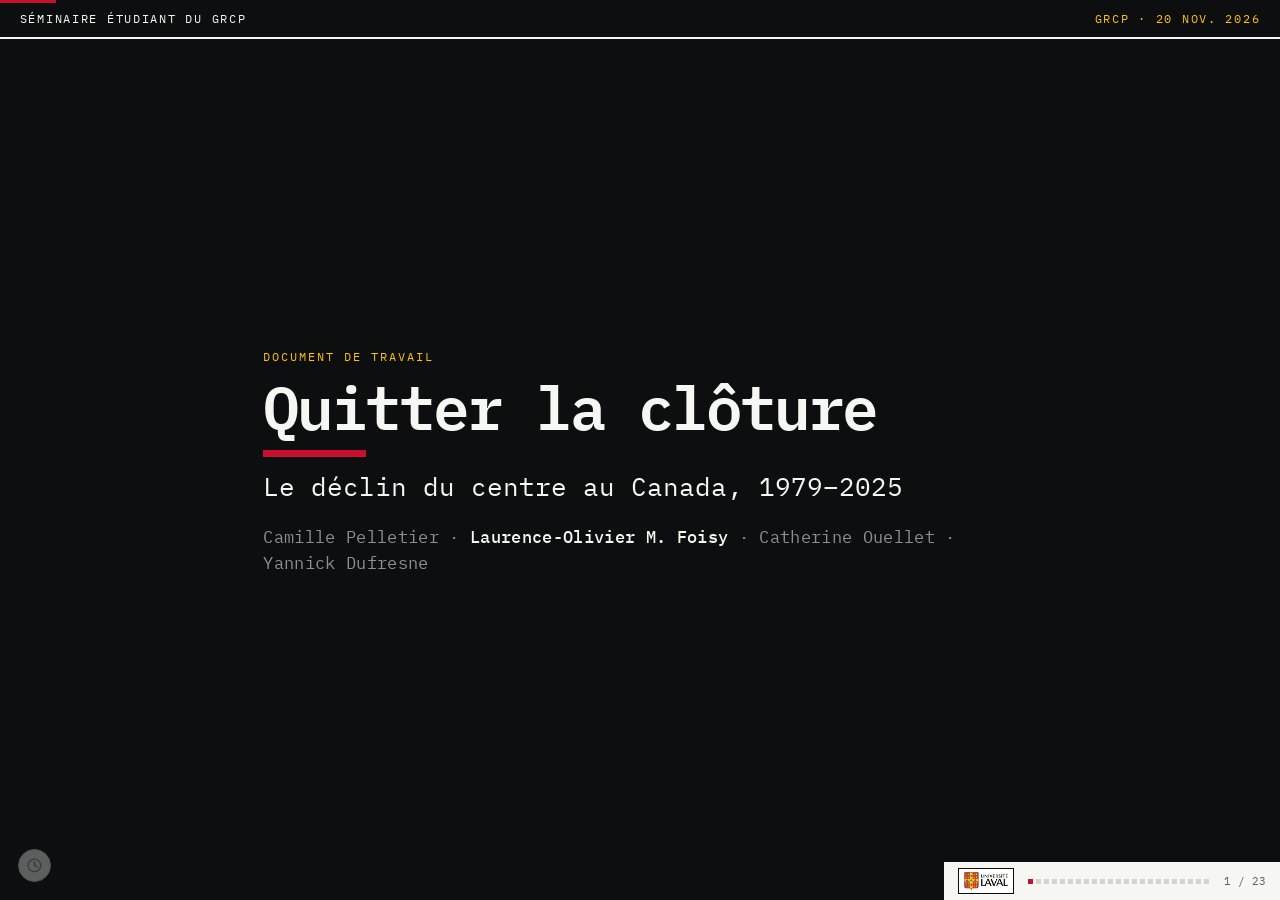
==== presentation_crumbling_center/index.html @ 641a95ba "Presentations: « Quitter la clôture » (seminaire etudiant du GRCP, 20 nov. 2026) Deck SvelteKit de 2" ====
<!doctype html>
<html lang="fr">
  <head>
    <meta charset="utf-8" />
    <meta name="viewport" content="width=device-width, initial-scale=1" />
    
    <link href="./_app/immutable/entry/start.BoiWoPtB.js" rel="modulepreload">
		<link href="./_app/immutable/chunks/DbXk554y.js" rel="modulepreload">
		<link href="./_app/immutable/chunks/YZYNBjq6.js" rel="modulepreload">
		<link href="./_app/immutable/entry/app.CjL5QYl-.js" rel="modulepreload">
		<link href="./_app/immutable/chunks/xihTtKlq.js" rel="modulepreload">
		<link href="./_app/immutable/nodes/0.JMLuW0On.js" rel="modulepreload">
		<link href="./_app/immutable/nodes/2.CAI0A3V9.js" rel="modulepreload">
		<!--1uha8ag--><!----><title>Quitter la clôture · le déclin du centre au Canada</title>
		<link href="./_app/immutable/assets/0.bJkrp2IN.css" rel="stylesheet">
		<link href="./_app/immutable/assets/2.DTz6fx8-.css" rel="stylesheet">
  </head>
  <body data-sveltekit-preload-data="hover">
    <div style="display: contents"><!--[--><!--[0--><!--[--><!--[--><div class="deck" style="--zoom: 1" tabindex="-1"><section class="diapo encre  "><div class="diapo-bandeau"><span>Séminaire étudiant du GRCP</span> <span class="droite">GRCP · 20 nov. 2026</span></div> <div class="diapo-in"><div class="titre"><p class="lieu">Document de travail</p> <h1>Quitter la clôture</h1> <hr class="filet"/> <p class="sous">Le déclin du centre au Canada, 1979–2025</p> <p class="auteurs">Camille Pelletier · <b>Laurence-Olivier M. Foisy</b> · Catherine Ouellet · Yannick Dufresne</p></div><!----></div></section><!----> <section class="diapo   "><div class="diapo-bandeau"><span>Introduction</span> <span class="droite">GRCP · 20 nov. 2026</span></div> <div class="diapo-in"><div class="visuel cent svelte-9vs26n"><svg viewBox="0 0 1000 470" role="img" aria-label="Sur 100 Canadiens, 42 se plaçaient au centre en 1979, 21 en 2025." class="svelte-9vs26n"><text x="20" y="62" class="annee svelte-9vs26n">1979</text><text x="980" y="62" class="compte svelte-9vs26n">42<tspan class="sur svelte-9vs26n">/ 100 au centre</tspan></text><!--[--><circle r="9.5" class="pt svelte-9vs26n" style="transform: translate(69px, 382px); transition-delay: 0.25s"></circle><circle r="9.5" class="pt svelte-9vs26n" style="transform: translate(92px, 382px); transition-delay: 0.29s"></circle><circle r="9.5" class="pt svelte-9vs26n" style="transform: translate(233px, 382px); transition-delay: 0.22s"></circle><circle r="9.5" class="pt svelte-9vs26n" style="transform: translate(256px, 382px); transition-delay: 0.26s"></circle><circle r="9.5" class="pt svelte-9vs26n" style="transform: translate(279px, 382px); transition-delay: 0.29s"></circle><circle r="9.5" class="pt svelte-9vs26n" style="transform: translate(233px, 359px); transition-delay: 0.33s"></circle><circle r="9.5" class="pt svelte-9vs26n" style="transform: translate(256px, 359px); transition-delay: 0.36s"></circle><circle r="9.5" class="pt svelte-9vs26n" style="transform: translate(315px, 382px); transition-delay: 0.10s"></circle><circle r="9.5" class="pt svelte-9vs26n" style="transform: translate(338px, 382px); transition-delay: 0.14s"></circle><circle r="9.5" class="pt svelte-9vs26n" style="transform: translate(361px, 382px); transition-delay: 0.17s"></circle><circle r="9.5" class="pt svelte-9vs26n" style="transform: translate(315px, 359px); transition-delay: 0.21s"></circle><circle r="9.5" class="pt svelte-9vs26n" style="transform: translate(338px, 359px); transition-delay: 0.24s"></circle><circle r="9.5" class="pt svelte-9vs26n" style="transform: translate(361px, 359px); transition-delay: 0.28s"></circle><circle r="9.5" class="pt svelte-9vs26n" style="transform: translate(315px, 336px); transition-delay: 0.31s"></circle><circle r="9.5" class="pt svelte-9vs26n" style="transform: translate(338px, 336px); transition-delay: 0.10s"></circle><circle r="9.5" class="pt svelte-9vs26n" style="transform: translate(361px, 336px); transition-delay: 0.14s"></circle><circle r="9.5" class="pt svelte-9vs26n" style="transform: translate(315px, 313px); transition-delay: 0.17s"></circle><circle r="9.5" class="pt svelte-9vs26n" style="transform: translate(338px, 313px); transition-delay: 0.21s"></circle><circle r="9.5" class="pt svelte-9vs26n c" style="transform: translate(479px, 382px); transition-delay: 0.14s"></circle><circle r="9.5" class="pt svelte-9vs26n c" style="transform: translate(502px, 382px); transition-delay: 0.18s"></circle><circle r="9.5" class="pt svelte-9vs26n c" style="transform: translate(525px, 382px); transition-delay: 0.21s"></circle><circle r="9.5" class="pt svelte-9vs26n c" style="transform: translate(479px, 359px); transition-delay: 0.00s"></circle><circle r="9.5" class="pt svelte-9vs26n c" style="transform: translate(502px, 359px); transition-delay: 0.04s"></circle><circle r="9.5" class="pt svelte-9vs26n c" style="transform: translate(525px, 359px); transition-delay: 0.07s"></circle><circle r="9.5" class="pt svelte-9vs26n c" style="transform: translate(479px, 336px); transition-delay: 0.11s"></circle><circle r="9.5" class="pt svelte-9vs26n c" style="transform: translate(502px, 336px); transition-delay: 0.14s"></circle><circle r="9.5" class="pt svelte-9vs26n c" style="transform: translate(525px, 336px); transition-delay: 0.18s"></circle><circle r="9.5" class="pt svelte-9vs26n c" style="transform: translate(479px, 313px); transition-delay: 0.21s"></circle><circle r="9.5" class="pt svelte-9vs26n c" style="transform: translate(502px, 313px); transition-delay: 0.00s"></circle><circle r="9.5" class="pt svelte-9vs26n c" style="transform: translate(525px, 313px); transition-delay: 0.04s"></circle><circle r="9.5" class="pt svelte-9vs26n c" style="transform: translate(479px, 290px); transition-delay: 0.07s"></circle><circle r="9.5" class="pt svelte-9vs26n c" style="transform: translate(502px, 290px); transition-delay: 0.11s"></circle><circle r="9.5" class="pt svelte-9vs26n c" style="transform: translate(525px, 290px); transition-delay: 0.14s"></circle><circle r="9.5" class="pt svelte-9vs26n c" style="transform: translate(479px, 267px); transition-delay: 0.18s"></circle><circle r="9.5" class="pt svelte-9vs26n c" style="transform: translate(502px, 267px); transition-delay: 0.21s"></circle><circle r="9.5" class="pt svelte-9vs26n c" style="transform: translate(525px, 267px); transition-delay: 0.00s"></circle><circle r="9.5" class="pt svelte-9vs26n c" style="transform: translate(479px, 244px); transition-delay: 0.04s"></circle><circle r="9.5" class="pt svelte-9vs26n c" style="transform: translate(502px, 244px); transition-delay: 0.07s"></circle><circle r="9.5" class="pt svelte-9vs26n c" style="transform: translate(525px, 244px); transition-delay: 0.11s"></circle><circle r="9.5" class="pt svelte-9vs26n c" style="transform: translate(479px, 221px); transition-delay: 0.14s"></circle><circle r="9.5" class="pt svelte-9vs26n c" style="transform: translate(502px, 221px); transition-delay: 0.18s"></circle><circle r="9.5" class="pt svelte-9vs26n c" style="transform: translate(525px, 221px); transition-delay: 0.21s"></circle><circle r="9.5" class="pt svelte-9vs26n c" style="transform: translate(479px, 198px); transition-delay: 0.00s"></circle><circle r="9.5" class="pt svelte-9vs26n c" style="transform: translate(502px, 198px); transition-delay: 0.04s"></circle><circle r="9.5" class="pt svelte-9vs26n c" style="transform: translate(525px, 198px); transition-delay: 0.07s"></circle><circle r="9.5" class="pt svelte-9vs26n c" style="transform: translate(479px, 175px); transition-delay: 0.11s"></circle><circle r="9.5" class="pt svelte-9vs26n c" style="transform: translate(502px, 175px); transition-delay: 0.14s"></circle><circle r="9.5" class="pt svelte-9vs26n c" style="transform: translate(525px, 175px); transition-delay: 0.18s"></circle><circle r="9.5" class="pt svelte-9vs26n c" style="transform: translate(479px, 152px); transition-delay: 0.21s"></circle><circle r="9.5" class="pt svelte-9vs26n c" style="transform: translate(502px, 152px); transition-delay: 0.00s"></circle><circle r="9.5" class="pt svelte-9vs26n c" style="transform: translate(525px, 152px); transition-delay: 0.04s"></circle><circle r="9.5" class="pt svelte-9vs26n c" style="transform: translate(479px, 129px); transition-delay: 0.07s"></circle><circle r="9.5" class="pt svelte-9vs26n c" style="transform: translate(502px, 129px); transition-delay: 0.11s"></circle><circle r="9.5" class="pt svelte-9vs26n c" style="transform: translate(525px, 129px); transition-delay: 0.14s"></circle><circle r="9.5" class="pt svelte-9vs26n c" style="transform: translate(479px, 106px); transition-delay: 0.18s"></circle><circle r="9.5" class="pt svelte-9vs26n c" style="transform: translate(502px, 106px); transition-delay: 0.21s"></circle><circle r="9.5" class="pt svelte-9vs26n c" style="transform: translate(525px, 106px); transition-delay: 0.00s"></circle><circle r="9.5" class="pt svelte-9vs26n c" style="transform: translate(479px, 83px); transition-delay: 0.04s"></circle><circle r="9.5" class="pt svelte-9vs26n c" style="transform: translate(502px, 83px); transition-delay: 0.07s"></circle><circle r="9.5" class="pt svelte-9vs26n c" style="transform: translate(525px, 83px); transition-delay: 0.11s"></circle><circle r="9.5" class="pt svelte-9vs26n" style="transform: translate(643px, 382px); transition-delay: 0.24s"></circle><circle r="9.5" class="pt svelte-9vs26n" style="transform: translate(666px, 382px); transition-delay: 0.28s"></circle><circle r="9.5" class="pt svelte-9vs26n" style="transform: translate(689px, 382px); transition-delay: 0.31s"></circle><circle r="9.5" class="pt svelte-9vs26n" style="transform: translate(643px, 359px); transition-delay: 0.10s"></circle><circle r="9.5" class="pt svelte-9vs26n" style="transform: translate(666px, 359px); transition-delay: 0.14s"></circle><circle r="9.5" class="pt svelte-9vs26n" style="transform: translate(689px, 359px); transition-delay: 0.17s"></circle><circle r="9.5" class="pt svelte-9vs26n" style="transform: translate(643px, 336px); transition-delay: 0.21s"></circle><circle r="9.5" class="pt svelte-9vs26n" style="transform: translate(666px, 336px); transition-delay: 0.24s"></circle><circle r="9.5" class="pt svelte-9vs26n" style="transform: translate(689px, 336px); transition-delay: 0.28s"></circle><circle r="9.5" class="pt svelte-9vs26n" style="transform: translate(643px, 313px); transition-delay: 0.31s"></circle><circle r="9.5" class="pt svelte-9vs26n" style="transform: translate(666px, 313px); transition-delay: 0.10s"></circle><circle r="9.5" class="pt svelte-9vs26n" style="transform: translate(689px, 313px); transition-delay: 0.14s"></circle><circle r="9.5" class="pt svelte-9vs26n" style="transform: translate(643px, 290px); transition-delay: 0.17s"></circle><circle r="9.5" class="pt svelte-9vs26n" style="transform: translate(666px, 290px); transition-delay: 0.21s"></circle><circle r="9.5" class="pt svelte-9vs26n" style="transform: translate(689px, 290px); transition-delay: 0.24s"></circle><circle r="9.5" class="pt svelte-9vs26n" style="transform: translate(643px, 267px); transition-delay: 0.28s"></circle><circle r="9.5" class="pt svelte-9vs26n" style="transform: translate(666px, 267px); transition-delay: 0.31s"></circle><circle r="9.5" class="pt svelte-9vs26n" style="transform: translate(689px, 267px); transition-delay: 0.10s"></circle><circle r="9.5" class="pt svelte-9vs26n" style="transform: translate(643px, 244px); transition-delay: 0.14s"></circle><circle r="9.5" class="pt svelte-9vs26n" style="transform: translate(666px, 244px); transition-delay: 0.17s"></circle><circle r="9.5" class="pt svelte-9vs26n" style="transform: translate(689px, 244px); transition-delay: 0.21s"></circle><circle r="9.5" class="pt svelte-9vs26n" style="transform: translate(643px, 221px); transition-delay: 0.24s"></circle><circle r="9.5" class="pt svelte-9vs26n" style="transform: translate(725px, 382px); transition-delay: 0.33s"></circle><circle r="9.5" class="pt svelte-9vs26n" style="transform: translate(748px, 382px); transition-delay: 0.36s"></circle><circle r="9.5" class="pt svelte-9vs26n" style="transform: translate(771px, 382px); transition-delay: 0.15s"></circle><circle r="9.5" class="pt svelte-9vs26n" style="transform: translate(725px, 359px); transition-delay: 0.19s"></circle><circle r="9.5" class="pt svelte-9vs26n" style="transform: translate(748px, 359px); transition-delay: 0.22s"></circle><circle r="9.5" class="pt svelte-9vs26n" style="transform: translate(771px, 359px); transition-delay: 0.26s"></circle><circle r="9.5" class="pt svelte-9vs26n" style="transform: translate(725px, 336px); transition-delay: 0.29s"></circle><circle r="9.5" class="pt svelte-9vs26n" style="transform: translate(748px, 336px); transition-delay: 0.33s"></circle><circle r="9.5" class="pt svelte-9vs26n" style="transform: translate(771px, 336px); transition-delay: 0.36s"></circle><circle r="9.5" class="pt svelte-9vs26n" style="transform: translate(889px, 382px); transition-delay: 0.25s"></circle><circle r="9.5" class="pt svelte-9vs26n" style="transform: translate(912px, 382px); transition-delay: 0.29s"></circle><circle r="9.5" class="pt svelte-9vs26n" style="transform: translate(935px, 382px); transition-delay: 0.32s"></circle><circle r="9.5" class="pt svelte-9vs26n" style="transform: translate(889px, 359px); transition-delay: 0.35s"></circle><circle r="9.5" class="pt svelte-9vs26n" style="transform: translate(912px, 359px); transition-delay: 0.39s"></circle><circle r="9.5" class="pt svelte-9vs26n" style="transform: translate(935px, 359px); transition-delay: 0.43s"></circle><circle r="9.5" class="pt svelte-9vs26n" style="transform: translate(889px, 336px); transition-delay: 0.46s"></circle><circle r="9.5" class="pt svelte-9vs26n" style="transform: translate(912px, 336px); transition-delay: 0.25s"></circle><circle r="9.5" class="pt svelte-9vs26n" style="transform: translate(935px, 336px); transition-delay: 0.29s"></circle><!--]--><line x1="47" x2="957" y1="400" y2="400" class="axe svelte-9vs26n"></line><!--[--><text x="92" y="434" class="n svelte-9vs26n">0</text><text x="174" y="434" class="n svelte-9vs26n">1</text><text x="256" y="434" class="n svelte-9vs26n">2</text><text x="338" y="434" class="n svelte-9vs26n">3</text><text x="420" y="434" class="n svelte-9vs26n">4</text><text x="502" y="434" class="n svelte-9vs26n c">5</text><text x="584" y="434" class="n svelte-9vs26n">6</text><text x="666" y="434" class="n svelte-9vs26n">7</text><text x="748" y="434" class="n svelte-9vs26n">8</text><text x="830" y="434" class="n svelte-9vs26n">9</text><text x="912" y="434" class="n svelte-9vs26n">10</text><!--]--><text x="52" y="462" class="bout svelte-9vs26n">← gauche</text><text x="952" y="462" class="bout fin svelte-9vs26n">droite →</text><g class="r"><text x="338" y="120" class="gain svelte-9vs26n">modérés : 47 → 64</text><text x="871" y="190" class="gain gris svelte-9vs26n">extrêmes : 11 → 15</text></g></svg> <p class="src">CES 1979 (n = 2 069) et 2025 (n = 16 996), auto-positionnement 0–10, non pondéré. Chaque point garde son rang d’une année à l’autre : deux coupes, pas un panel.</p></div><!----></div></section><!----> <section class="diapo   "><div class="diapo-bandeau"><span>Introduction</span> <span class="droite">GRCP · 20 nov. 2026</span></div> <div class="diapo-in"><h2 class="q">Où sont-ils <em>allés</em> ?</h2> <div class="visuel sc svelte-469pao"><div class="panneaux svelte-469pao"><!--[--><figure class="pan svelte-469pao"><figcaption class="svelte-469pao"><b class="svelte-469pao">A</b> Vers les pôles</figcaption> <svg viewBox="0 0 440 260" aria-hidden="true" class="svelte-469pao"><path class="aire svelte-469pao" style="d: path('M20,200 L20.0,195.5 L26.7,194.5 L33.3,193.3 L40.0,191.9 L46.7,190.2 L53.3,188.4 L60.0,186.2 L66.7,183.7 L73.3,181.0 L80.0,177.9 L86.7,174.6 L93.3,170.9 L100.0,166.9 L106.7,162.6 L113.3,158.1 L120.0,153.3 L126.7,148.4 L133.3,143.3 L140.0,138.1 L146.7,132.9 L153.3,127.6 L160.0,122.0 L166.7,115.7 L173.3,107.8 L180.0,97.3 L186.7,83.2 L193.3,65.1 L200.0,44.4 L206.7,24.5 L213.3,9.9 L220.0,4.5 L226.7,9.9 L233.3,24.5 L240.0,44.4 L246.7,65.1 L253.3,83.2 L260.0,97.3 L266.7,107.8 L273.3,115.7 L280.0,122.0 L286.7,127.6 L293.3,132.9 L300.0,138.1 L306.7,143.3 L313.3,148.4 L320.0,153.3 L326.7,158.1 L333.3,162.6 L340.0,166.9 L346.7,170.9 L353.3,174.6 L360.0,177.9 L366.7,181.0 L373.3,183.7 L380.0,186.2 L386.7,188.4 L393.3,190.2 L400.0,191.9 L406.7,193.3 L413.3,194.5 L420.0,195.5 L420,200 Z')"></path><line x1="20" x2="420" y1="200" y2="200" class="axe svelte-469pao"></line><line x1="220" x2="220" y1="20" y2="200" class="milieu svelte-469pao"></line><text x="20" y="226" class="b svelte-469pao">gauche</text><text x="220" y="226" class="b m svelte-469pao">centre</text><text x="420" y="226" class="b f svelte-469pao">droite</text></svg> <p class="dit r svelte-469pao">ce que nos mesures savent voir</p> <p class="lit r svelte-469pao">divergence · tri · polarisation affective</p></figure><figure class="pan svelte-469pao"><figcaption class="svelte-469pao"><b class="svelte-469pao">B</b> Vers les modérés</figcaption> <svg viewBox="0 0 440 260" aria-hidden="true" class="svelte-469pao"><path class="aire svelte-469pao" style="d: path('M20,200 L20.0,195.5 L26.7,194.5 L33.3,193.3 L40.0,191.9 L46.7,190.2 L53.3,188.4 L60.0,186.2 L66.7,183.7 L73.3,181.0 L80.0,177.9 L86.7,174.6 L93.3,170.9 L100.0,166.9 L106.7,162.6 L113.3,158.1 L120.0,153.3 L126.7,148.4 L133.3,143.3 L140.0,138.1 L146.7,132.9 L153.3,127.6 L160.0,122.0 L166.7,115.7 L173.3,107.8 L180.0,97.3 L186.7,83.2 L193.3,65.1 L200.0,44.4 L206.7,24.5 L213.3,9.9 L220.0,4.5 L226.7,9.9 L233.3,24.5 L240.0,44.4 L246.7,65.1 L253.3,83.2 L260.0,97.3 L266.7,107.8 L273.3,115.7 L280.0,122.0 L286.7,127.6 L293.3,132.9 L300.0,138.1 L306.7,143.3 L313.3,148.4 L320.0,153.3 L326.7,158.1 L333.3,162.6 L340.0,166.9 L346.7,170.9 L353.3,174.6 L360.0,177.9 L366.7,181.0 L373.3,183.7 L380.0,186.2 L386.7,188.4 L393.3,190.2 L400.0,191.9 L406.7,193.3 L413.3,194.5 L420.0,195.5 L420,200 Z')"></path><line x1="20" x2="420" y1="200" y2="200" class="axe svelte-469pao"></line><line x1="220" x2="220" y1="20" y2="200" class="milieu svelte-469pao"></line><text x="20" y="226" class="b svelte-469pao">gauche</text><text x="220" y="226" class="b m svelte-469pao">centre</text><text x="420" y="226" class="b f svelte-469pao">droite</text></svg> <p class="dit r svelte-469pao">ce qu’elles voient mal</p> <p class="lit r svelte-469pao">la distribution reste unimodale</p></figure><!--]--></div> <p class="schema-tag">schéma · données fictives</p></div><!----><!----></div></section><!----> <section class="diapo   "><div class="diapo-bandeau"><span>Deux centrismes</span> <span class="droite">GRCP · 20 nov. 2026</span></div> <div class="diapo-in"><h2 class="q">Se dire au centre ≠ <em>être</em> au centre</h2> <div class="visuel rep svelte-1b666mv"><svg viewBox="0 0 1000 486" role="img" aria-label="Une répondante de 2025 se place à 5 sur 10, mais la moyenne de ses neuf réponses vaut 0,28 sur une échelle de 0 à 1." class="svelte-1b666mv"><line x1="660" x2="660" y1="34" y2="416" class="moi svelte-1b666mv"></line><text x="660" y="24" class="moi-t svelte-1b666mv">elle se place à 5 sur 10</text><!--[--><text x="336" y="85" class="item r svelte-1b666mv" style="transition-delay: 0s">Responsabilité individuelle</text><line x1="360" x2="960" y1="78" y2="78" class="rail r svelte-1b666mv"></line><circle r="11" class="rep-pt svelte-1b666mv" style="transform: translate(510px, -16px); transition-delay: 0s"></circle><text x="336" y="123" class="item r svelte-1b666mv" style="transition-delay: 0s">Niveau de vie décent</text><line x1="360" x2="960" y1="116" y2="116" class="rail r svelte-1b666mv"></line><circle r="11" class="rep-pt svelte-1b666mv" style="transform: translate(360px, -16px); transition-delay: 0s"></circle><text x="336" y="161" class="item r svelte-1b666mv" style="transition-delay: 0s">Écart riches-pauvres</text><line x1="360" x2="960" y1="154" y2="154" class="rail r svelte-1b666mv"></line><circle r="11" class="rep-pt svelte-1b666mv" style="transform: translate(660px, -16px); transition-delay: 0s"></circle><text x="336" y="199" class="item r svelte-1b666mv" style="transition-delay: 0s">Égalité des droits</text><line x1="360" x2="960" y1="192" y2="192" class="rail r svelte-1b666mv"></line><circle r="11" class="rep-pt svelte-1b666mv" style="transform: translate(360px, -16px); transition-delay: 0s"></circle><text x="336" y="237" class="item r svelte-1b666mv" style="transition-delay: 0s">Pour les femmes</text><line x1="360" x2="960" y1="230" y2="230" class="rail r svelte-1b666mv"></line><circle r="11" class="rep-pt svelte-1b666mv" style="transform: translate(510px, -16px); transition-delay: 0s"></circle><text x="336" y="275" class="item r svelte-1b666mv" style="transition-delay: 0s">Femmes au Parlement</text><line x1="360" x2="960" y1="268" y2="268" class="rail r svelte-1b666mv"></line><circle r="11" class="rep-pt svelte-1b666mv" style="transform: translate(510px, -16px); transition-delay: 0s"></circle><text x="336" y="313" class="item r svelte-1b666mv" style="transition-delay: 0s">Niveaux d’immigration</text><line x1="360" x2="960" y1="306" y2="306" class="rail r svelte-1b666mv"></line><circle r="11" class="rep-pt svelte-1b666mv" style="transform: translate(960px, -16px); transition-delay: 0s"></circle><text x="336" y="351" class="item r svelte-1b666mv" style="transition-delay: 0s">Minorités racisées</text><line x1="360" x2="960" y1="344" y2="344" class="rail r svelte-1b666mv"></line><circle r="11" class="rep-pt svelte-1b666mv" style="transform: translate(510px, -16px); transition-delay: 0s"></circle><text x="336" y="389" class="item r svelte-1b666mv" style="transition-delay: 0s">Intégration des immigrants</text><line x1="360" x2="960" y1="382" y2="382" class="rail r svelte-1b666mv"></line><circle r="11" class="rep-pt svelte-1b666mv" style="transform: translate(360px, -16px); transition-delay: 0s"></circle><!--]--><g class="r"><line x1="526.6800000000001" x2="526.6800000000001" y1="34" y2="416" class="moy svelte-1b666mv"></line><text x="526.6800000000001" y="448" class="moy-t svelte-1b666mv">ses réponses : 0,28</text><line x1="534.6800000000001" x2="652" y1="424" y2="424" class="ecart svelte-1b666mv"></line></g><text x="360" y="478" class="bout svelte-1b666mv">0 · gauche</text><text x="960" y="478" class="bout f svelte-1b666mv">droite · 1</text></svg></div><!----><!----></div></section><!----> <section class="diapo   "><div class="diapo-bandeau"><span>Questions</span> <span class="droite">GRCP · 20 nov. 2026</span></div> <div class="diapo-in"><ol class="qs-num"><li><span>Le centre a-t-il <strong>décliné</strong> ?</span></li> <li><span>Vers où sont partis les centristes ?</span></li> <li><span>Qui est parti : de vrais centristes, ou des <strong>étiquettes</strong> ?</span></li></ol><!----></div></section><!---->  <section class="diapo   "><div class="diapo-bandeau"><span>Méthode · données</span> <span class="droite">GRCP · 20 nov. 2026</span></div> <div class="diapo-in"><h2 class="q">46 ans d’Études électorales canadiennes</h2> <div class="visuel vag svelte-uqm370"><svg viewBox="0 0 1000 490" role="img" aria-label="Seize vagues de l'Étude électorale canadienne, de 1965 à 2025; douze servent à l'auto-positionnement, neuf à l'échelle d'enjeux." class="svelte-uqm370"><line x1="40" x2="980" y1="300" y2="300" class="axe svelte-uqm370"></line><!--[--><g style="transform: translate(60px, 300px)"><g class="r"><rect x="-13" y="0" width="26" height="0" class="barre svelte-uqm370" style="transform: scaleY(0)"></rect><text y="-10" class="n svelte-uqm370" transform="rotate(-90 0 -10)" x="0">0</text></g><circle r="9" class="vague svelte-uqm370"></circle><text y="36" class="an svelte-uqm370">1965</text><!--[0--><g class="r"><line x1="-12" y1="-12" x2="12" y2="12" class="croix svelte-uqm370"></line><line x1="-12" y1="12" x2="12" y2="-12" class="croix svelte-uqm370"></line></g><!--]--></g><g style="transform: translate(105px, 300px)"><g class="r"><rect x="-13" y="0" width="26" height="0" class="barre svelte-uqm370" style="transform: scaleY(0)"></rect><text y="-10" class="n svelte-uqm370" transform="rotate(-90 0 -10)" x="0">0</text></g><circle r="9" class="vague svelte-uqm370"></circle><text y="58" class="an svelte-uqm370">1968</text><!--[0--><g class="r"><line x1="-12" y1="-12" x2="12" y2="12" class="croix svelte-uqm370"></line><line x1="-12" y1="12" x2="12" y2="-12" class="croix svelte-uqm370"></line></g><!--]--></g><g style="transform: translate(270px, 300px)"><g class="r"><rect x="-13" y="-39.835571845931085" width="26" height="39.835571845931085" class="barre svelte-uqm370" style="transform: scaleY(0)"></rect><text y="-49.835571845931085" class="n svelte-uqm370" transform="rotate(-90 0 -49.835571845931085)" x="0">2 069</text></g><circle r="9" class="vague svelte-uqm370"></circle><text y="36" class="an svelte-uqm370">1979</text><!--[-1--><!--]--></g><g style="transform: translate(345px, 300px)"><g class="r"><rect x="-13" y="-37.86129472689107" width="26" height="37.86129472689107" class="barre svelte-uqm370" style="transform: scaleY(0)"></rect><text y="-47.86129472689107" class="n svelte-uqm370" transform="rotate(-90 0 -47.86129472689107)" x="0">1 869</text></g><circle r="9" class="vague svelte-uqm370"></circle><text y="58" class="an svelte-uqm370">1984</text><!--[-1--><!--]--></g><g style="transform: translate(405px, 300px)"><g class="r"><rect x="-13" y="-22.73635066735511" width="26" height="22.73635066735511" class="barre svelte-uqm370" style="transform: scaleY(0)"></rect><text y="-32.73635066735511" class="n svelte-uqm370" transform="rotate(-90 0 -32.73635066735511)" x="0">674</text></g><circle r="9" class="vague svelte-uqm370"></circle><text y="36" class="an svelte-uqm370">1988</text><!--[-1--><!--]--></g><g style="transform: translate(480px, 300px)"><g class="r"><rect x="-13" y="0" width="26" height="0" class="barre svelte-uqm370" style="transform: scaleY(0)"></rect><text y="-10" class="n svelte-uqm370" transform="rotate(-90 0 -10)" x="0">0</text></g><circle r="9" class="vague svelte-uqm370"></circle><text y="58" class="an svelte-uqm370">1993</text><!--[0--><g class="r"><line x1="-12" y1="-12" x2="12" y2="12" class="croix svelte-uqm370"></line><line x1="-12" y1="12" x2="12" y2="-12" class="croix svelte-uqm370"></line></g><!--]--></g><g style="transform: translate(540px, 300px)"><g class="r"><rect x="-13" y="-31.08680458239017" width="26" height="31.08680458239017" class="barre svelte-uqm370" style="transform: scaleY(0)"></rect><text y="-41.08680458239017" class="n svelte-uqm370" transform="rotate(-90 0 -41.08680458239017)" x="0">1 260</text></g><circle r="9" class="vague svelte-uqm370"></circle><text y="36" class="an svelte-uqm370">1997</text><!--[-1--><!--]--></g><g style="transform: translate(585px, 300px)"><g class="r"><rect x="-13" y="0" width="26" height="0" class="barre svelte-uqm370" style="transform: scaleY(0)"></rect><text y="-10" class="n svelte-uqm370" transform="rotate(-90 0 -10)" x="0">0</text></g><circle r="9" class="vague svelte-uqm370"></circle><text y="58" class="an svelte-uqm370">2000</text><!--[0--><g class="r"><line x1="-12" y1="-12" x2="12" y2="12" class="croix svelte-uqm370"></line><line x1="-12" y1="12" x2="12" y2="-12" class="croix svelte-uqm370"></line></g><!--]--></g><g style="transform: translate(645px, 300px)"><g class="r"><rect x="-13" y="-33.839248870392396" width="26" height="33.839248870392396" class="barre svelte-uqm370" style="transform: scaleY(0)"></rect><text y="-43.839248870392396" class="n svelte-uqm370" transform="rotate(-90 0 -43.839248870392396)" x="0">1 493</text></g><circle r="9" class="vague svelte-uqm370"></circle><text y="36" class="an svelte-uqm370">2004</text><!--[-1--><!--]--></g><g style="transform: translate(675px, 300px)"><g class="r"><rect x="-13" y="-33.839248870392396" width="26" height="33.839248870392396" class="barre svelte-uqm370" style="transform: scaleY(0)"></rect><text y="-43.839248870392396" class="n svelte-uqm370" transform="rotate(-90 0 -43.839248870392396)" x="0">1 493</text></g><circle r="9" class="vague svelte-uqm370"></circle><text y="58" class="an svelte-uqm370">2006</text><!--[-1--><!--]--></g><g style="transform: translate(705px, 300px)"><g class="r"><rect x="-13" y="-36.74067614896715" width="26" height="36.74067614896715" class="barre svelte-uqm370" style="transform: scaleY(0)"></rect><text y="-46.74067614896715" class="n svelte-uqm370" transform="rotate(-90 0 -46.74067614896715)" x="0">1 760</text></g><circle r="9" class="vague svelte-uqm370"></circle><text y="36" class="an svelte-uqm370">2008</text><!--[-1--><!--]--></g><g style="transform: translate(750px, 300px)"><g class="r"><rect x="-13" y="-33.771184606635856" width="26" height="33.771184606635856" class="barre svelte-uqm370" style="transform: scaleY(0)"></rect><text y="-43.771184606635856" class="n svelte-uqm370" transform="rotate(-90 0 -43.771184606635856)" x="0">1 487</text></g><circle r="9" class="vague svelte-uqm370"></circle><text y="58" class="an svelte-uqm370">2011</text><!--[-1--><!--]--></g><g style="transform: translate(810px, 300px)"><g class="r"><rect x="-13" y="-54.19886570681253" width="26" height="54.19886570681253" class="barre svelte-uqm370" style="transform: scaleY(0)"></rect><text y="-64.19886570681254" class="n svelte-uqm370" transform="rotate(-90 0 -64.19886570681254)" x="0">3 830</text></g><circle r="9" class="vague svelte-uqm370"></circle><text y="36" class="an svelte-uqm370">2015</text><!--[-1--><!--]--></g><g style="transform: translate(870px, 300px)"><g class="r"><rect x="-13" y="-150" width="26" height="150" class="barre svelte-uqm370" style="transform: scaleY(0)"></rect><text y="-160" class="n svelte-uqm370" transform="rotate(-90 0 -160)" x="0">29 336</text></g><circle r="9" class="vague svelte-uqm370"></circle><text y="58" class="an svelte-uqm370">2019</text><!--[-1--><!--]--></g><g style="transform: translate(900px, 300px)"><g class="r"><rect x="-13" y="-117.73509399867342" width="26" height="117.73509399867342" class="barre svelte-uqm370" style="transform: scaleY(0)"></rect><text y="-127.73509399867342" class="n svelte-uqm370" transform="rotate(-90 0 -127.73509399867342)" x="0">18 073</text></g><circle r="9" class="vague svelte-uqm370"></circle><text y="36" class="an svelte-uqm370">2021</text><!--[-1--><!--]--></g><g style="transform: translate(960px, 300px)"><g class="r"><rect x="-13" y="-114.17319956201383" width="26" height="114.17319956201383" class="barre svelte-uqm370" style="transform: scaleY(0)"></rect><text y="-124.17319956201383" class="n svelte-uqm370" transform="rotate(-90 0 -124.17319956201383)" x="0">16 996</text></g><circle r="9" class="vague svelte-uqm370"></circle><text y="58" class="an svelte-uqm370">2025</text><!--[-1--><!--]--></g><!--]--><g class="r"><text x="82.5" y="260" class="pourquoi svelte-uqm370">variables nécessaires absentes</text><text x="480" y="260" class="pourquoi svelte-uqm370">idem</text><text x="585" y="226" class="pourquoi svelte-uqm370">2000 : gauche / centre / droite</text></g><g class="r"><line x1="270" x2="960" y1="392" y2="392" class="bande auto svelte-uqm370"></line><text x="270" y="424" class="bt svelte-uqm370">auto-positionnement · 12 vagues</text></g><g class="r"><line x1="540" x2="960" y1="442" y2="442" class="bande ech svelte-uqm370"></line><text x="960" y="474" class="bt f acc svelte-uqm370">échelle d’enjeux · 9 vagues</text></g></svg> <p class="src">Étude électorale canadienne (CES). Barres : n de l’auto-positionnement, échelle en racine carrée. Dans le modèle, n = 1 259 (1997) à 12 993 (2021).</p></div><!----><!----></div></section><!----> <section class="diapo   "><div class="diapo-bandeau"><span>Méthode · mesure 1</span> <span class="droite">GRCP · 20 nov. 2026</span></div> <div class="diapo-in"><h2 class="q">L’<em>étiquette</em> : l’auto-positionnement</h2> <div class="visuel rg svelte-w18xwy"><p class="question svelte-w18xwy">« Où vous placeriez-vous sur une échelle de 0 (gauche) à 10 (droite) ? »</p> <svg viewBox="0 0 1000 270" role="img" aria-label="Échelle de 0 à 10 : extrême gauche 0 et 1, gauche 2 à 4, centre 5, droite 6 à 8, extrême droite 9 et 10." class="svelte-w18xwy"><!--[--><rect x="58" y="70" width="64" height="64" class="case  svelte-w18xwy" style="transition-delay: 0s"></rect><text x="90" y="112" class="k  svelte-w18xwy">0</text><rect x="140" y="70" width="64" height="64" class="case  svelte-w18xwy" style="transition-delay: 0s"></rect><text x="172" y="112" class="k  svelte-w18xwy">1</text><rect x="222" y="70" width="64" height="64" class="case  svelte-w18xwy" style="transition-delay: 0s"></rect><text x="254" y="112" class="k  svelte-w18xwy">2</text><rect x="304" y="70" width="64" height="64" class="case  svelte-w18xwy" style="transition-delay: 0s"></rect><text x="336" y="112" class="k  svelte-w18xwy">3</text><rect x="386" y="70" width="64" height="64" class="case  svelte-w18xwy" style="transition-delay: 0s"></rect><text x="418" y="112" class="k  svelte-w18xwy">4</text><rect x="468" y="70" width="64" height="64" class="case  svelte-w18xwy" style="transition-delay: 0s"></rect><text x="500" y="112" class="k  svelte-w18xwy">5</text><rect x="550" y="70" width="64" height="64" class="case  svelte-w18xwy" style="transition-delay: 0s"></rect><text x="582" y="112" class="k  svelte-w18xwy">6</text><rect x="632" y="70" width="64" height="64" class="case  svelte-w18xwy" style="transition-delay: 0s"></rect><text x="664" y="112" class="k  svelte-w18xwy">7</text><rect x="714" y="70" width="64" height="64" class="case  svelte-w18xwy" style="transition-delay: 0s"></rect><text x="746" y="112" class="k  svelte-w18xwy">8</text><rect x="796" y="70" width="64" height="64" class="case  svelte-w18xwy" style="transition-delay: 0s"></rect><text x="828" y="112" class="k  svelte-w18xwy">9</text><rect x="878" y="70" width="64" height="64" class="case  svelte-w18xwy" style="transition-delay: 0s"></rect><text x="910" y="112" class="k  svelte-w18xwy">10</text><!--]--><!--[--><g class="r svelte-w18xwy" style="transition-delay: 0.4s"><line x1="58" x2="204" y1="156" y2="156" class="acc ext svelte-w18xwy"></line><text x="131" y="190" class="gt ext svelte-w18xwy">extrême gauche</text></g><g class="r svelte-w18xwy" style="transition-delay: 0.5s"><line x1="222" x2="450" y1="156" y2="156" class="acc mod svelte-w18xwy"></line><text x="336" y="190" class="gt mod svelte-w18xwy">gauche</text></g><g class="r svelte-w18xwy" style="transition-delay: 0.6000000000000001s"><line x1="468" x2="532" y1="156" y2="156" class="acc c svelte-w18xwy"></line><text x="500" y="190" class="gt c svelte-w18xwy">centre</text></g><g class="r svelte-w18xwy" style="transition-delay: 0.7000000000000001s"><line x1="550" x2="778" y1="156" y2="156" class="acc mod svelte-w18xwy"></line><text x="664" y="190" class="gt mod svelte-w18xwy">droite</text></g><g class="r svelte-w18xwy" style="transition-delay: 0.8s"><line x1="796" x2="942" y1="156" y2="156" class="acc ext svelte-w18xwy"></line><text x="869" y="190" class="gt ext svelte-w18xwy">extrême droite</text></g><!--]--><g class="r svelte-w18xwy"><text x="500" y="48" class="note c svelte-w18xwy">exactement 5</text><text x="131" y="230" class="note svelte-w18xwy">1 et 9 comptent</text><text x="869" y="230" class="note svelte-w18xwy">comme extrêmes</text></g></svg></div><!----><!----></div></section><!----> <section class="diapo   "><div class="diapo-bandeau"><span>Méthode · mesure 2</span> <span class="droite">GRCP · 20 nov. 2026</span></div> <div class="diapo-in"><h2 class="q">Les <em>idées</em> : une échelle d’enjeux</h2> <div class="visuel echl svelte-1dytiyf"><svg viewBox="0 0 1000 430" role="img" aria-label="Neuf questions sur l'économie, l'égalité et l'immigration, ramenées de 0 à 1, puis moyennées en une seule échelle arrondie au dixième." class="svelte-1dytiyf"><!--[--><text x="95" y="37" class="it svelte-1dytiyf">Niveau de vie décent</text><g class="r" style="transition-delay: 0s"><line x1="450" x2="600" y1="30" y2="30" class="mini svelte-1dytiyf"></line><text x="442" y="36" class="b0 svelte-1dytiyf">0</text><text x="608" y="36" class="b1 svelte-1dytiyf">1</text></g><path d="M626,30 C690,30 670,204 740,204" pathLength="1" class="trace fil svelte-1dytiyf" style="transition-delay: 0s"></path><text x="95" y="77" class="it svelte-1dytiyf">Écart riches-pauvres</text><g class="r" style="transition-delay: 0s"><line x1="450" x2="600" y1="70" y2="70" class="mini svelte-1dytiyf"></line><text x="442" y="76" class="b0 svelte-1dytiyf">0</text><text x="608" y="76" class="b1 svelte-1dytiyf">1</text></g><path d="M626,70 C690,70 670,204 740,204" pathLength="1" class="trace fil svelte-1dytiyf" style="transition-delay: 0s"></path><text x="95" y="117" class="it svelte-1dytiyf">Responsabilité individuelle</text><g class="r" style="transition-delay: 0s"><line x1="450" x2="600" y1="110" y2="110" class="mini svelte-1dytiyf"></line><text x="442" y="116" class="b0 svelte-1dytiyf">0</text><text x="608" y="116" class="b1 svelte-1dytiyf">1</text></g><path d="M626,110 C690,110 670,204 740,204" pathLength="1" class="trace fil svelte-1dytiyf" style="transition-delay: 0s"></path><text x="95" y="171" class="it svelte-1dytiyf">Minorités racisées</text><g class="r" style="transition-delay: 0s"><line x1="450" x2="600" y1="164" y2="164" class="mini svelte-1dytiyf"></line><text x="442" y="170" class="b0 svelte-1dytiyf">0</text><text x="608" y="170" class="b1 svelte-1dytiyf">1</text></g><path d="M626,164 C690,164 670,204 740,204" pathLength="1" class="trace fil svelte-1dytiyf" style="transition-delay: 0s"></path><text x="95" y="211" class="it svelte-1dytiyf">Égalité des droits</text><g class="r" style="transition-delay: 0s"><line x1="450" x2="600" y1="204" y2="204" class="mini svelte-1dytiyf"></line><text x="442" y="210" class="b0 svelte-1dytiyf">0</text><text x="608" y="210" class="b1 svelte-1dytiyf">1</text></g><path d="M626,204 C690,204 670,204 740,204" pathLength="1" class="trace fil svelte-1dytiyf" style="transition-delay: 0s"></path><text x="95" y="251" class="it svelte-1dytiyf">Pour les femmes</text><g class="r" style="transition-delay: 0s"><line x1="450" x2="600" y1="244" y2="244" class="mini svelte-1dytiyf"></line><text x="442" y="250" class="b0 svelte-1dytiyf">0</text><text x="608" y="250" class="b1 svelte-1dytiyf">1</text></g><path d="M626,244 C690,244 670,204 740,204" pathLength="1" class="trace fil svelte-1dytiyf" style="transition-delay: 0s"></path><text x="95" y="291" class="it svelte-1dytiyf">Femmes au Parlement</text><g class="r" style="transition-delay: 0s"><line x1="450" x2="600" y1="284" y2="284" class="mini svelte-1dytiyf"></line><text x="442" y="290" class="b0 svelte-1dytiyf">0</text><text x="608" y="290" class="b1 svelte-1dytiyf">1</text></g><path d="M626,284 C690,284 670,204 740,204" pathLength="1" class="trace fil svelte-1dytiyf" style="transition-delay: 0s"></path><text x="95" y="345" class="it svelte-1dytiyf">Intégration des immigrants</text><g class="r" style="transition-delay: 0s"><line x1="450" x2="600" y1="338" y2="338" class="mini svelte-1dytiyf"></line><text x="442" y="344" class="b0 svelte-1dytiyf">0</text><text x="608" y="344" class="b1 svelte-1dytiyf">1</text></g><path d="M626,338 C690,338 670,204 740,204" pathLength="1" class="trace fil svelte-1dytiyf" style="transition-delay: 0s"></path><text x="95" y="385" class="it svelte-1dytiyf">Niveaux d’immigration</text><g class="r" style="transition-delay: 0s"><line x1="450" x2="600" y1="378" y2="378" class="mini svelte-1dytiyf"></line><text x="442" y="384" class="b0 svelte-1dytiyf">0</text><text x="608" y="384" class="b1 svelte-1dytiyf">1</text></g><path d="M626,378 C690,378 670,204 740,204" pathLength="1" class="trace fil svelte-1dytiyf" style="transition-delay: 0s"></path><!--]--><!--[--><path d="M80,18 L70,18 L70,122 L80,122" class="acco svelte-1dytiyf"></path><text x="56" y="70" class="dom svelte-1dytiyf" transform="rotate(-90 56 70)">éco</text><path d="M80,152 L70,152 L70,296 L80,296" class="acco svelte-1dytiyf"></path><text x="56" y="224" class="dom svelte-1dytiyf" transform="rotate(-90 56 224)">égalité</text><path d="M80,326 L70,326 L70,390 L80,390" class="acco svelte-1dytiyf"></path><text x="56" y="358" class="dom svelte-1dytiyf" transform="rotate(-90 56 358)">immigration</text><!--]--><g class="r"><rect x="740" y="164" width="240" height="80" class="boite svelte-1dytiyf"></rect><text x="860" y="198" class="moy svelte-1dytiyf">moyenne</text><text x="860" y="228" class="moy-s svelte-1dytiyf">≥ 4 réponses sur 9</text></g><g class="r"><!--[--><rect x="742" y="280" width="17.818181818181817" height="26" class="cran svelte-1dytiyf"></rect><rect x="763.8181818181819" y="280" width="17.818181818181817" height="26" class="cran svelte-1dytiyf"></rect><rect x="785.6363636363636" y="280" width="17.818181818181817" height="26" class="cran svelte-1dytiyf"></rect><rect x="807.4545454545455" y="280" width="17.818181818181817" height="26" class="cran svelte-1dytiyf"></rect><rect x="829.2727272727273" y="280" width="17.818181818181817" height="26" class="cran svelte-1dytiyf"></rect><rect x="851.0909090909091" y="280" width="17.818181818181817" height="26" class="cran svelte-1dytiyf c"></rect><rect x="872.9090909090909" y="280" width="17.818181818181817" height="26" class="cran svelte-1dytiyf"></rect><rect x="894.7272727272727" y="280" width="17.818181818181817" height="26" class="cran svelte-1dytiyf"></rect><rect x="916.5454545454545" y="280" width="17.818181818181817" height="26" class="cran svelte-1dytiyf"></rect><rect x="938.3636363636364" y="280" width="17.818181818181817" height="26" class="cran svelte-1dytiyf"></rect><rect x="960.1818181818181" y="280" width="17.818181818181817" height="26" class="cran svelte-1dytiyf"></rect><!--]--><text x="860" y="336" class="moy-s svelte-1dytiyf">arrondie : 0 · 0,1 · … · 1</text><text x="860" y="362" class="moy-s acc svelte-1dytiyf">centre = 0,5</text></g></svg></div><!----><!----></div></section><!----> <section class="diapo   "><div class="diapo-bandeau"><span>Méthode · validation</span> <span class="droite">GRCP · 20 nov. 2026</span></div> <div class="diapo-in"><h2 class="q">L’échelle tient-elle ?</h2> <div class="visuel val svelte-13ygasu"><svg viewBox="0 0 1000 430" role="img" aria-label="Les neuf questions saturent un même facteur (de 0,43 à 0,71). Alpha 0,79. La corrélation avec l'auto-positionnement passe de 0,38 en 1997 à 0,52 en 2025." class="svelte-13ygasu"><text x="20" y="20" class="tt svelte-13ygasu">saturations, un facteur</text><!--[--><text x="236" y="58" class="it svelte-13ygasu">Minorités racisées</text><rect x="250" y="44" width="155.496" height="22" class="sat svelte-13ygasu" style="transform: scaleX(0); transition-delay: 0s"></rect><text x="413.496" y="61" class="v r svelte-13ygasu">0,71</text><text x="236" y="96" class="it svelte-13ygasu">Égalité des droits</text><rect x="250" y="82" width="139.26" height="22" class="sat svelte-13ygasu" style="transform: scaleX(0); transition-delay: 0s"></rect><text x="397.26" y="99" class="v r svelte-13ygasu">0,63</text><text x="236" y="134" class="it svelte-13ygasu">Pour les femmes</text><rect x="250" y="120" width="129.57999999999998" height="22" class="sat svelte-13ygasu" style="transform: scaleX(0); transition-delay: 0s"></rect><text x="387.58" y="137" class="v r svelte-13ygasu">0,59</text><text x="236" y="172" class="it svelte-13ygasu">Intégration des immigrants</text><rect x="250" y="158" width="129.536" height="22" class="sat svelte-13ygasu" style="transform: scaleX(0); transition-delay: 0s"></rect><text x="387.536" y="175" class="v r svelte-13ygasu">0,59</text><text x="236" y="210" class="it svelte-13ygasu">Niveau de vie décent</text><rect x="250" y="196" width="112.684" height="22" class="sat svelte-13ygasu" style="transform: scaleX(0); transition-delay: 0s"></rect><text x="370.68399999999997" y="213" class="v r svelte-13ygasu">0,51</text><text x="236" y="248" class="it svelte-13ygasu">Écart riches-pauvres</text><rect x="250" y="234" width="112.33200000000001" height="22" class="sat svelte-13ygasu" style="transform: scaleX(0); transition-delay: 0s"></rect><text x="370.332" y="251" class="v r svelte-13ygasu">0,51</text><text x="236" y="286" class="it svelte-13ygasu">Niveaux d’immigration</text><rect x="250" y="272" width="99.176" height="22" class="sat svelte-13ygasu" style="transform: scaleX(0); transition-delay: 0s"></rect><text x="357.176" y="289" class="v r svelte-13ygasu">0,45</text><text x="236" y="324" class="it svelte-13ygasu">Responsabilité individuelle</text><rect x="250" y="310" width="96.38199999999999" height="22" class="sat svelte-13ygasu" style="transform: scaleX(0); transition-delay: 0s"></rect><text x="354.382" y="327" class="v r svelte-13ygasu">0,44</text><text x="236" y="362" class="it svelte-13ygasu">Femmes au Parlement</text><rect x="250" y="348" width="94.49" height="22" class="sat svelte-13ygasu" style="transform: scaleX(0); transition-delay: 0s"></rect><text x="352.49" y="365" class="v r svelte-13ygasu">0,43</text><!--]--><g class="r"><text x="20" y="422" class="alpha svelte-13ygasu">α = 0,79   ω = 0,79</text></g><g class="r"><text x="600" y="40" class="tt svelte-13ygasu">corrélation avec l’auto-positionnement</text><!--[--><line x1="600" x2="960" y1="360" y2="360" class="grille svelte-13ygasu"></line><text x="590" y="366" class="ty svelte-13ygasu">0,0</text><line x1="600" x2="960" y1="266.66666666666663" y2="266.66666666666663" class="grille svelte-13ygasu"></line><text x="590" y="272.66666666666663" class="ty svelte-13ygasu">0,2</text><line x1="600" x2="960" y1="173.33333333333331" y2="173.33333333333331" class="grille svelte-13ygasu"></line><text x="590" y="179.33333333333331" class="ty svelte-13ygasu">0,4</text><line x1="600" x2="960" y1="80" y2="80" class="grille svelte-13ygasu"></line><text x="590" y="86" class="ty svelte-13ygasu">0,6</text><!--]--><!--[--><text x="600" y="390" class="tx svelte-13ygasu">1997</text><text x="780" y="390" class="tx svelte-13ygasu">2011</text><text x="960" y="390" class="tx svelte-13ygasu">2025</text><!--]--><path d="M600.0,184.6 L690.0,183.6 L715.7,181.5 L741.4,165.8 L780.0,148.2 L831.4,139.1 L882.9,129.8 L908.6,131.1 L960.0,115.1" pathLength="1" class="trace r-ligne svelte-13ygasu"></path><!--[--><circle cx="600" cy="184.62666666666664" r="6" class="r-pt svelte-13ygasu"></circle><circle cx="690" cy="183.64666666666665" r="6" class="r-pt svelte-13ygasu"></circle><circle cx="715.7142857142858" cy="181.45333333333332" r="6" class="r-pt svelte-13ygasu"></circle><circle cx="741.4285714285714" cy="165.7733333333333" r="6" class="r-pt svelte-13ygasu"></circle><circle cx="780" cy="148.2266666666667" r="6" class="r-pt svelte-13ygasu"></circle><circle cx="831.4285714285714" cy="139.12666666666667" r="6" class="r-pt svelte-13ygasu"></circle><circle cx="882.8571428571429" cy="129.79333333333332" r="6" class="r-pt svelte-13ygasu"></circle><circle cx="908.5714285714286" cy="131.05333333333334" r="6" class="r-pt svelte-13ygasu"></circle><circle cx="960" cy="115.0933333333333" r="6" class="r-pt svelte-13ygasu"></circle><!--]--><text x="606" y="222.62666666666664" class="rv svelte-13ygasu">0,38</text><text x="960" y="99.0933333333333" class="rv acc svelte-13ygasu">0,52</text></g></svg></div><!----><!----></div></section><!----> <section class="diapo   "><div class="diapo-bandeau"><span>Méthode · typologie</span> <span class="droite">GRCP · 20 nov. 2026</span></div> <div class="diapo-in"><h2 class="q">Croiser l’étiquette et les idées</h2> <div class="visuel gri svelte-4xroqi"><svg viewBox="0 0 1000 470" role="img" aria-label="Croisement de l'auto-positionnement et de l'échelle d'enjeux en 2025. Alignés 4,8 %, désalignés 17,5 %, cachés 11,8 %, autres 65,9 %." class="svelte-4xroqi"><!--[--><!--[--><rect x="111.5" y="361.5" width="31" height="31" class="cell  svelte-4xroqi" style="fill-opacity: 0; transition-delay: 0s"></rect><rect x="145.5" y="361.5" width="31" height="31" class="cell  svelte-4xroqi" style="fill-opacity: 0; transition-delay: 0s"></rect><rect x="179.5" y="361.5" width="31" height="31" class="cell  svelte-4xroqi" style="fill-opacity: 0; transition-delay: 0s"></rect><rect x="213.5" y="361.5" width="31" height="31" class="cell  svelte-4xroqi" style="fill-opacity: 0; transition-delay: 0s"></rect><rect x="247.5" y="361.5" width="31" height="31" class="cell  svelte-4xroqi" style="fill-opacity: 0; transition-delay: 0s"></rect><rect x="281.5" y="361.5" width="31" height="31" class="cell  svelte-4xroqi" style="fill-opacity: 0; transition-delay: 0s"></rect><rect x="315.5" y="361.5" width="31" height="31" class="cell  svelte-4xroqi" style="fill-opacity: 0; transition-delay: 0s"></rect><rect x="349.5" y="361.5" width="31" height="31" class="cell  svelte-4xroqi" style="fill-opacity: 0; transition-delay: 0s"></rect><rect x="383.5" y="361.5" width="31" height="31" class="cell  svelte-4xroqi" style="fill-opacity: 0; transition-delay: 0s"></rect><rect x="417.5" y="361.5" width="31" height="31" class="cell  svelte-4xroqi" style="fill-opacity: 0; transition-delay: 0s"></rect><rect x="451.5" y="361.5" width="31" height="31" class="cell  svelte-4xroqi" style="fill-opacity: 0; transition-delay: 0s"></rect><!--]--><!--[--><rect x="111.5" y="327.5" width="31" height="31" class="cell  svelte-4xroqi" style="fill-opacity: 0; transition-delay: 0s"></rect><rect x="145.5" y="327.5" width="31" height="31" class="cell  svelte-4xroqi" style="fill-opacity: 0; transition-delay: 0s"></rect><rect x="179.5" y="327.5" width="31" height="31" class="cell  svelte-4xroqi" style="fill-opacity: 0; transition-delay: 0s"></rect><rect x="213.5" y="327.5" width="31" height="31" class="cell  svelte-4xroqi" style="fill-opacity: 0; transition-delay: 0s"></rect><rect x="247.5" y="327.5" width="31" height="31" class="cell  svelte-4xroqi" style="fill-opacity: 0; transition-delay: 0s"></rect><rect x="281.5" y="327.5" width="31" height="31" class="cell  svelte-4xroqi" style="fill-opacity: 0; transition-delay: 0s"></rect><rect x="315.5" y="327.5" width="31" height="31" class="cell  svelte-4xroqi" style="fill-opacity: 0; transition-delay: 0s"></rect><rect x="349.5" y="327.5" width="31" height="31" class="cell  svelte-4xroqi" style="fill-opacity: 0; transition-delay: 0s"></rect><rect x="383.5" y="327.5" width="31" height="31" class="cell  svelte-4xroqi" style="fill-opacity: 0; transition-delay: 0s"></rect><rect x="417.5" y="327.5" width="31" height="31" class="cell  svelte-4xroqi" style="fill-opacity: 0; transition-delay: 0s"></rect><rect x="451.5" y="327.5" width="31" height="31" class="cell  svelte-4xroqi" style="fill-opacity: 0; transition-delay: 0s"></rect><!--]--><!--[--><rect x="111.5" y="293.5" width="31" height="31" class="cell  svelte-4xroqi" style="fill-opacity: 0; transition-delay: 0s"></rect><rect x="145.5" y="293.5" width="31" height="31" class="cell  svelte-4xroqi" style="fill-opacity: 0; transition-delay: 0s"></rect><rect x="179.5" y="293.5" width="31" height="31" class="cell  svelte-4xroqi" style="fill-opacity: 0; transition-delay: 0s"></rect><rect x="213.5" y="293.5" width="31" height="31" class="cell  svelte-4xroqi" style="fill-opacity: 0; transition-delay: 0s"></rect><rect x="247.5" y="293.5" width="31" height="31" class="cell  svelte-4xroqi" style="fill-opacity: 0; transition-delay: 0s"></rect><rect x="281.5" y="293.5" width="31" height="31" class="cell  svelte-4xroqi" style="fill-opacity: 0; transition-delay: 0s"></rect><rect x="315.5" y="293.5" width="31" height="31" class="cell  svelte-4xroqi" style="fill-opacity: 0; transition-delay: 0s"></rect><rect x="349.5" y="293.5" width="31" height="31" class="cell  svelte-4xroqi" style="fill-opacity: 0; transition-delay: 0s"></rect><rect x="383.5" y="293.5" width="31" height="31" class="cell  svelte-4xroqi" style="fill-opacity: 0; transition-delay: 0s"></rect><rect x="417.5" y="293.5" width="31" height="31" class="cell  svelte-4xroqi" style="fill-opacity: 0; transition-delay: 0s"></rect><rect x="451.5" y="293.5" width="31" height="31" class="cell  svelte-4xroqi" style="fill-opacity: 0; transition-delay: 0s"></rect><!--]--><!--[--><rect x="111.5" y="259.5" width="31" height="31" class="cell  svelte-4xroqi" style="fill-opacity: 0; transition-delay: 0s"></rect><rect x="145.5" y="259.5" width="31" height="31" class="cell  svelte-4xroqi" style="fill-opacity: 0; transition-delay: 0s"></rect><rect x="179.5" y="259.5" width="31" height="31" class="cell  svelte-4xroqi" style="fill-opacity: 0; transition-delay: 0s"></rect><rect x="213.5" y="259.5" width="31" height="31" class="cell  svelte-4xroqi" style="fill-opacity: 0; transition-delay: 0s"></rect><rect x="247.5" y="259.5" width="31" height="31" class="cell  svelte-4xroqi" style="fill-opacity: 0; transition-delay: 0s"></rect><rect x="281.5" y="259.5" width="31" height="31" class="cell  svelte-4xroqi" style="fill-opacity: 0; transition-delay: 0s"></rect><rect x="315.5" y="259.5" width="31" height="31" class="cell  svelte-4xroqi" style="fill-opacity: 0; transition-delay: 0s"></rect><rect x="349.5" y="259.5" width="31" height="31" class="cell  svelte-4xroqi" style="fill-opacity: 0; transition-delay: 0s"></rect><rect x="383.5" y="259.5" width="31" height="31" class="cell  svelte-4xroqi" style="fill-opacity: 0; transition-delay: 0s"></rect><rect x="417.5" y="259.5" width="31" height="31" class="cell  svelte-4xroqi" style="fill-opacity: 0; transition-delay: 0s"></rect><rect x="451.5" y="259.5" width="31" height="31" class="cell  svelte-4xroqi" style="fill-opacity: 0; transition-delay: 0s"></rect><!--]--><!--[--><rect x="111.5" y="225.5" width="31" height="31" class="cell  svelte-4xroqi" style="fill-opacity: 0; transition-delay: 0s"></rect><rect x="145.5" y="225.5" width="31" height="31" class="cell  svelte-4xroqi" style="fill-opacity: 0; transition-delay: 0s"></rect><rect x="179.5" y="225.5" width="31" height="31" class="cell  svelte-4xroqi" style="fill-opacity: 0; transition-delay: 0s"></rect><rect x="213.5" y="225.5" width="31" height="31" class="cell  svelte-4xroqi" style="fill-opacity: 0; transition-delay: 0s"></rect><rect x="247.5" y="225.5" width="31" height="31" class="cell  svelte-4xroqi" style="fill-opacity: 0; transition-delay: 0s"></rect><rect x="281.5" y="225.5" width="31" height="31" class="cell  svelte-4xroqi" style="fill-opacity: 0; transition-delay: 0s"></rect><rect x="315.5" y="225.5" width="31" height="31" class="cell  svelte-4xroqi" style="fill-opacity: 0; transition-delay: 0s"></rect><rect x="349.5" y="225.5" width="31" height="31" class="cell  svelte-4xroqi" style="fill-opacity: 0; transition-delay: 0s"></rect><rect x="383.5" y="225.5" width="31" height="31" class="cell  svelte-4xroqi" style="fill-opacity: 0; transition-delay: 0s"></rect><rect x="417.5" y="225.5" width="31" height="31" class="cell  svelte-4xroqi" style="fill-opacity: 0; transition-delay: 0s"></rect><rect x="451.5" y="225.5" width="31" height="31" class="cell  svelte-4xroqi" style="fill-opacity: 0; transition-delay: 0s"></rect><!--]--><!--[--><rect x="111.5" y="191.5" width="31" height="31" class="cell  svelte-4xroqi" style="fill-opacity: 0; transition-delay: 0s"></rect><rect x="145.5" y="191.5" width="31" height="31" class="cell  svelte-4xroqi" style="fill-opacity: 0; transition-delay: 0s"></rect><rect x="179.5" y="191.5" width="31" height="31" class="cell  svelte-4xroqi" style="fill-opacity: 0; transition-delay: 0s"></rect><rect x="213.5" y="191.5" width="31" height="31" class="cell  svelte-4xroqi" style="fill-opacity: 0; transition-delay: 0s"></rect><rect x="247.5" y="191.5" width="31" height="31" class="cell  svelte-4xroqi" style="fill-opacity: 0; transition-delay: 0s"></rect><rect x="281.5" y="191.5" width="31" height="31" class="cell  svelte-4xroqi" style="fill-opacity: 0; transition-delay: 0s"></rect><rect x="315.5" y="191.5" width="31" height="31" class="cell  svelte-4xroqi" style="fill-opacity: 0; transition-delay: 0s"></rect><rect x="349.5" y="191.5" width="31" height="31" class="cell  svelte-4xroqi" style="fill-opacity: 0; transition-delay: 0s"></rect><rect x="383.5" y="191.5" width="31" height="31" class="cell  svelte-4xroqi" style="fill-opacity: 0; transition-delay: 0s"></rect><rect x="417.5" y="191.5" width="31" height="31" class="cell  svelte-4xroqi" style="fill-opacity: 0; transition-delay: 0s"></rect><rect x="451.5" y="191.5" width="31" height="31" class="cell  svelte-4xroqi" style="fill-opacity: 0; transition-delay: 0s"></rect><!--]--><!--[--><rect x="111.5" y="157.5" width="31" height="31" class="cell  svelte-4xroqi" style="fill-opacity: 0; transition-delay: 0s"></rect><rect x="145.5" y="157.5" width="31" height="31" class="cell  svelte-4xroqi" style="fill-opacity: 0; transition-delay: 0s"></rect><rect x="179.5" y="157.5" width="31" height="31" class="cell  svelte-4xroqi" style="fill-opacity: 0; transition-delay: 0s"></rect><rect x="213.5" y="157.5" width="31" height="31" class="cell  svelte-4xroqi" style="fill-opacity: 0; transition-delay: 0s"></rect><rect x="247.5" y="157.5" width="31" height="31" class="cell  svelte-4xroqi" style="fill-opacity: 0; transition-delay: 0s"></rect><rect x="281.5" y="157.5" width="31" height="31" class="cell  svelte-4xroqi" style="fill-opacity: 0; transition-delay: 0s"></rect><rect x="315.5" y="157.5" width="31" height="31" class="cell  svelte-4xroqi" style="fill-opacity: 0; transition-delay: 0s"></rect><rect x="349.5" y="157.5" width="31" height="31" class="cell  svelte-4xroqi" style="fill-opacity: 0; transition-delay: 0s"></rect><rect x="383.5" y="157.5" width="31" height="31" class="cell  svelte-4xroqi" style="fill-opacity: 0; transition-delay: 0s"></rect><rect x="417.5" y="157.5" width="31" height="31" class="cell  svelte-4xroqi" style="fill-opacity: 0; transition-delay: 0s"></rect><rect x="451.5" y="157.5" width="31" height="31" class="cell  svelte-4xroqi" style="fill-opacity: 0; transition-delay: 0s"></rect><!--]--><!--[--><rect x="111.5" y="123.5" width="31" height="31" class="cell  svelte-4xroqi" style="fill-opacity: 0; transition-delay: 0s"></rect><rect x="145.5" y="123.5" width="31" height="31" class="cell  svelte-4xroqi" style="fill-opacity: 0; transition-delay: 0s"></rect><rect x="179.5" y="123.5" width="31" height="31" class="cell  svelte-4xroqi" style="fill-opacity: 0; transition-delay: 0s"></rect><rect x="213.5" y="123.5" width="31" height="31" class="cell  svelte-4xroqi" style="fill-opacity: 0; transition-delay: 0s"></rect><rect x="247.5" y="123.5" width="31" height="31" class="cell  svelte-4xroqi" style="fill-opacity: 0; transition-delay: 0s"></rect><rect x="281.5" y="123.5" width="31" height="31" class="cell  svelte-4xroqi" style="fill-opacity: 0; transition-delay: 0s"></rect><rect x="315.5" y="123.5" width="31" height="31" class="cell  svelte-4xroqi" style="fill-opacity: 0; transition-delay: 0s"></rect><rect x="349.5" y="123.5" width="31" height="31" class="cell  svelte-4xroqi" style="fill-opacity: 0; transition-delay: 0s"></rect><rect x="383.5" y="123.5" width="31" height="31" class="cell  svelte-4xroqi" style="fill-opacity: 0; transition-delay: 0s"></rect><rect x="417.5" y="123.5" width="31" height="31" class="cell  svelte-4xroqi" style="fill-opacity: 0; transition-delay: 0s"></rect><rect x="451.5" y="123.5" width="31" height="31" class="cell  svelte-4xroqi" style="fill-opacity: 0; transition-delay: 0s"></rect><!--]--><!--[--><rect x="111.5" y="89.5" width="31" height="31" class="cell  svelte-4xroqi" style="fill-opacity: 0; transition-delay: 0s"></rect><rect x="145.5" y="89.5" width="31" height="31" class="cell  svelte-4xroqi" style="fill-opacity: 0; transition-delay: 0s"></rect><rect x="179.5" y="89.5" width="31" height="31" class="cell  svelte-4xroqi" style="fill-opacity: 0; transition-delay: 0s"></rect><rect x="213.5" y="89.5" width="31" height="31" class="cell  svelte-4xroqi" style="fill-opacity: 0; transition-delay: 0s"></rect><rect x="247.5" y="89.5" width="31" height="31" class="cell  svelte-4xroqi" style="fill-opacity: 0; transition-delay: 0s"></rect><rect x="281.5" y="89.5" width="31" height="31" class="cell  svelte-4xroqi" style="fill-opacity: 0; transition-delay: 0s"></rect><rect x="315.5" y="89.5" width="31" height="31" class="cell  svelte-4xroqi" style="fill-opacity: 0; transition-delay: 0s"></rect><rect x="349.5" y="89.5" width="31" height="31" class="cell  svelte-4xroqi" style="fill-opacity: 0; transition-delay: 0s"></rect><rect x="383.5" y="89.5" width="31" height="31" class="cell  svelte-4xroqi" style="fill-opacity: 0; transition-delay: 0s"></rect><rect x="417.5" y="89.5" width="31" height="31" class="cell  svelte-4xroqi" style="fill-opacity: 0; transition-delay: 0s"></rect><rect x="451.5" y="89.5" width="31" height="31" class="cell  svelte-4xroqi" style="fill-opacity: 0; transition-delay: 0s"></rect><!--]--><!--[--><rect x="111.5" y="55.5" width="31" height="31" class="cell  svelte-4xroqi" style="fill-opacity: 0; transition-delay: 0s"></rect><rect x="145.5" y="55.5" width="31" height="31" class="cell  svelte-4xroqi" style="fill-opacity: 0; transition-delay: 0s"></rect><rect x="179.5" y="55.5" width="31" height="31" class="cell  svelte-4xroqi" style="fill-opacity: 0; transition-delay: 0s"></rect><rect x="213.5" y="55.5" width="31" height="31" class="cell  svelte-4xroqi" style="fill-opacity: 0; transition-delay: 0s"></rect><rect x="247.5" y="55.5" width="31" height="31" class="cell  svelte-4xroqi" style="fill-opacity: 0; transition-delay: 0s"></rect><rect x="281.5" y="55.5" width="31" height="31" class="cell  svelte-4xroqi" style="fill-opacity: 0; transition-delay: 0s"></rect><rect x="315.5" y="55.5" width="31" height="31" class="cell  svelte-4xroqi" style="fill-opacity: 0; transition-delay: 0s"></rect><rect x="349.5" y="55.5" width="31" height="31" class="cell  svelte-4xroqi" style="fill-opacity: 0; transition-delay: 0s"></rect><rect x="383.5" y="55.5" width="31" height="31" class="cell  svelte-4xroqi" style="fill-opacity: 0; transition-delay: 0s"></rect><rect x="417.5" y="55.5" width="31" height="31" class="cell  svelte-4xroqi" style="fill-opacity: 0; transition-delay: 0s"></rect><rect x="451.5" y="55.5" width="31" height="31" class="cell  svelte-4xroqi" style="fill-opacity: 0; transition-delay: 0s"></rect><!--]--><!--[--><rect x="111.5" y="21.5" width="31" height="31" class="cell  svelte-4xroqi" style="fill-opacity: 0; transition-delay: 0s"></rect><rect x="145.5" y="21.5" width="31" height="31" class="cell  svelte-4xroqi" style="fill-opacity: 0; transition-delay: 0s"></rect><rect x="179.5" y="21.5" width="31" height="31" class="cell  svelte-4xroqi" style="fill-opacity: 0; transition-delay: 0s"></rect><rect x="213.5" y="21.5" width="31" height="31" class="cell  svelte-4xroqi" style="fill-opacity: 0; transition-delay: 0s"></rect><rect x="247.5" y="21.5" width="31" height="31" class="cell  svelte-4xroqi" style="fill-opacity: 0; transition-delay: 0s"></rect><rect x="281.5" y="21.5" width="31" height="31" class="cell  svelte-4xroqi" style="fill-opacity: 0; transition-delay: 0s"></rect><rect x="315.5" y="21.5" width="31" height="31" class="cell  svelte-4xroqi" style="fill-opacity: 0; transition-delay: 0s"></rect><rect x="349.5" y="21.5" width="31" height="31" class="cell  svelte-4xroqi" style="fill-opacity: 0; transition-delay: 0s"></rect><rect x="383.5" y="21.5" width="31" height="31" class="cell  svelte-4xroqi" style="fill-opacity: 0; transition-delay: 0s"></rect><rect x="417.5" y="21.5" width="31" height="31" class="cell  svelte-4xroqi" style="fill-opacity: 0; transition-delay: 0s"></rect><rect x="451.5" y="21.5" width="31" height="31" class="cell  svelte-4xroqi" style="fill-opacity: 0; transition-delay: 0s"></rect><!--]--><!--]--><rect x="110" y="20" width="374" height="374" class="cadre svelte-4xroqi"></rect><g class="r"><rect x="110" y="190" width="374" height="34" class="halo svelte-4xroqi"></rect><rect x="280" y="20" width="34" height="374" class="halo svelte-4xroqi"></rect></g><!--[--><text x="98" y="383" class="ax e svelte-4xroqi">0</text><text x="127" y="418" class="ax m svelte-4xroqi">0</text><text x="98" y="213" class="ax e svelte-4xroqi acc">5</text><text x="297" y="418" class="ax m svelte-4xroqi acc">0,5</text><text x="98" y="43" class="ax e svelte-4xroqi">10</text><text x="467" y="418" class="ax m svelte-4xroqi">1</text><!--]--><text x="40" y="207" class="ttl v svelte-4xroqi" transform="rotate(-90 40 207)">se place à…</text><text x="297" y="448" class="ttl svelte-4xroqi">échelle d’enjeux</text><g class="r"><!--[--><g style="transform: translate(560px, 40px)"><rect width="26" height="26" class="cell leg al svelte-4xroqi" style="fill-opacity: 1"></rect><text x="42" y="22" class="ty svelte-4xroqi">alignés</text><text x="400" y="22" class="tv al svelte-4xroqi">4,8 %</text><text x="42" y="52" class="td svelte-4xroqi">centre sur les deux</text></g><g style="transform: translate(560px, 132px)"><rect width="26" height="26" class="cell leg de svelte-4xroqi" style="fill-opacity: 1"></rect><text x="42" y="22" class="ty svelte-4xroqi">désalignés</text><text x="400" y="22" class="tv de svelte-4xroqi">17,5 %</text><text x="42" y="52" class="td svelte-4xroqi">se disent au centre, pas sur les enjeux</text></g><g style="transform: translate(560px, 224px)"><rect width="26" height="26" class="cell leg ca svelte-4xroqi" style="fill-opacity: 1"></rect><text x="42" y="22" class="ty svelte-4xroqi">cachés</text><text x="400" y="22" class="tv ca svelte-4xroqi">11,8 %</text><text x="42" y="52" class="td svelte-4xroqi">au centre sur les enjeux, pas dans l’étiquette</text></g><g style="transform: translate(560px, 316px)"><rect width="26" height="26" class="cell leg au svelte-4xroqi" style="fill-opacity: 1"></rect><text x="42" y="22" class="ty svelte-4xroqi">autres</text><text x="400" y="22" class="tv au svelte-4xroqi">65,9 %</text><text x="42" y="52" class="td svelte-4xroqi">ni l’un ni l’autre</text></g><!--]--></g></svg> <p class="src">CES 2025, n = 11 939 ayant répondu aux deux mesures. Les quatre types ne se recoupent pas et font 100 %.</p></div><!----><!----></div></section><!----> <section class="diapo   "><div class="diapo-bandeau"><span>Méthode · modèle</span> <span class="droite">GRCP · 20 nov. 2026</span></div> <div class="diapo-in"><h2 class="q">Le modèle : un tableau 2 × 2 par année</h2> <div class="visuel dd"><div class="cols svelte-5txmkt"><table class="t22 svelte-5txmkt"><thead class="svelte-5txmkt"><tr><th class="svelte-5txmkt"></th><th colspan="2" class="svelte-5txmkt">au centre sur les enjeux ?</th><!--[-1--><!--]--></tr><tr><th class="svelte-5txmkt">se dit au centre ?</th><th class="svelte-5txmkt">oui</th><th class="svelte-5txmkt">non</th><!--[-1--><!--]--></tr></thead><tbody class="svelte-5txmkt"><tr class="lc"><th class="svelte-5txmkt">oui</th><td class="al svelte-5txmkt">568</td><td class="svelte-5txmkt">2 085</td><!--[-1--><!--]--></tr><tr><th class="svelte-5txmkt">non</th><td class="svelte-5txmkt">1 414</td><td class="svelte-5txmkt">7 872</td><!--[-1--><!--]--></tr></tbody></table> <div class="calc svelte-5txmkt"><p class="r svelte-5txmkt"><span class="lbl svelte-5txmkt">cotes, se dit au centre</span> 568 / 2 085 = <b>0,272</b></p> <p class="r svelte-5txmkt"><span class="lbl svelte-5txmkt">cotes, les autres</span> 1 414 / 7 872 = <b>0,180</b></p> <p class="r grosse svelte-5txmkt">rapport de cotes = <b class="acc svelte-5txmkt">1,52</b></p> <p class="r grosse svelte-5txmkt">β = ln(1,52) = <b class="acc svelte-5txmkt">0,42</b></p> <p class="r chute svelte-5txmkt">Une régression logistique par année = ce tableau, neuf fois.</p></div></div> <p class="src">CES 2025. Effectifs du tableau croisé (research/output/tables/centrist_categories_by_year.csv). Le β égale celui du modèle publié, au millionième.</p></div><!----><!----></div></section><!----> <section class="diapo   "><div class="diapo-bandeau"><span>Méthode · prédictions</span> <span class="droite">GRCP · 20 nov. 2026</span></div> <div class="diapo-in"><h2 class="q">Ce que chaque histoire prédit</h2> <div class="deux pred svelte-1uha8ag" style="grid-template-columns: 1fr 1fr"><div class="carte-d"><h4>tout le monde part</h4> <p class="pred-b svelte-1uha8ag">β <span class="svelte-1uha8ag">stable</span></p> <p>alignés et désalignés quittent le centre au même rythme</p></div> <div class="carte-d"><h4>les désalignés partent</h4> <p class="pred-b svelte-1uha8ag">β <span class="acc svelte-1uha8ag">↑</span></p> <p>l’étiquette « centre » devient plus juste</p></div></div><!----></div></section><!----> <section class="diapo   "><div class="diapo-bandeau"><span>Méthode · robustesse</span> <span class="droite">GRCP · 20 nov. 2026</span></div> <div class="diapo-in"><h2 class="q">Trois façons de casser le résultat</h2> <div class="visuel rob svelte-17lo3mg"><!--[--><figure class="pan svelte-17lo3mg"><figcaption class="svelte-17lo3mg"><b class="svelte-17lo3mg">Contrôles</b><span class="svelte-17lo3mg">genre, Québec, âge, scolarité, revenu</span></figcaption> <svg viewBox="0 0 1000 560" class="coefs svelte-30o44r mini" aria-hidden="true"><!--[--><line x1="70" x2="970" y1="514" y2="514" class="g svelte-30o44r"></line><text x="58" y="521" class="ty svelte-30o44r">-0,4</text><line x1="70" x2="970" y1="349.33333333333337" y2="349.33333333333337" class="g svelte-30o44r zero"></line><text x="58" y="356.33333333333337" class="ty svelte-30o44r">0,0</text><line x1="70" x2="970" y1="184.66666666666669" y2="184.66666666666669" class="g svelte-30o44r"></line><text x="58" y="191.66666666666669" class="ty svelte-30o44r">+0,4</text><line x1="70" x2="970" y1="20" y2="20" class="g svelte-30o44r"></line><text x="58" y="27" class="ty svelte-30o44r">+0,8</text><!--]--><!--[--><text x="70" y="546" class="tx svelte-30o44r">1997</text><text x="295" y="546" class="tx svelte-30o44r">2004</text><text x="423.57142857142856" y="546" class="tx svelte-30o44r">2008</text><text x="648.5714285714287" y="546" class="tx svelte-30o44r">2015</text><text x="777.1428571428571" y="546" class="tx svelte-30o44r">2019</text><text x="970" y="546" class="tx svelte-30o44r">2025</text><!--]--><!--[-1--><!--]--><!--[0--><path d="M70,383.3781666666667 L295,268.15266666666673 L359.28571428571433,348.59233333333333 L423.57142857142856,252.67400000000004 L520,297.6691666666666 L648.5714285714287,279.6793333333334 L777.1428571428571,203.35633333333337 L841.4285714285713,156.54983333333337 L970,177.87416666666672" class="fantome svelte-30o44r"></path><!--]--><!--[--><g class="pt svelte-30o44r" style="transition-delay: 0s"><line x1="70" x2="70" y1="111.55466666666673" y2="514" class="ic svelte-30o44r"></line><circle cx="70" cy="328.21483333333333" r="11" class="b svelte-30o44r"></circle></g><g class="pt svelte-30o44r" style="transition-delay: 0s"><line x1="295" x2="295" y1="187.3425" y2="423.02166666666665" class="ic svelte-30o44r"></line><circle cx="295" cy="305.20266666666674" r="11" class="b svelte-30o44r"></circle></g><g class="pt svelte-30o44r" style="transition-delay: 0s"><line x1="359.28571428571433" x2="359.28571428571433" y1="244.4406666666667" y2="491.2348333333333" class="ic svelte-30o44r"></line><circle cx="359.28571428571433" cy="367.8583333333333" r="11" class="b svelte-30o44r"></circle></g><g class="pt svelte-30o44r" style="transition-delay: 0s"><line x1="423.57142857142856" x2="423.57142857142856" y1="144.36450000000002" y2="468.9636666666667" class="ic svelte-30o44r"></line><circle cx="423.57142857142856" cy="306.68466666666666" r="11" class="b svelte-30o44r"></circle></g><g class="pt svelte-30o44r" style="transition-delay: 0s"><line x1="520" x2="520" y1="94.84100000000004" y2="362.13616666666667" class="ic svelte-30o44r"></line><circle cx="520" cy="228.46800000000002" r="11" class="b svelte-30o44r"></circle></g><g class="pt svelte-30o44r" style="transition-delay: 0s"><line x1="648.5714285714287" x2="648.5714285714287" y1="185.69583333333335" y2="472.6275" class="ic svelte-30o44r"></line><circle cx="648.5714285714287" cy="329.1616666666667" r="11" class="b svelte-30o44r"></circle></g><g class="pt svelte-30o44r rouge" style="transition-delay: 0s"><line x1="777.1428571428571" x2="777.1428571428571" y1="112.99550000000002" y2="252.55050000000006" class="ic svelte-30o44r"></line><circle cx="777.1428571428571" cy="182.77300000000005" r="11" class="b svelte-30o44r"></circle></g><g class="pt svelte-30o44r rouge" style="transition-delay: 0s"><line x1="841.4285714285713" x2="841.4285714285713" y1="127.48616666666668" y2="224.72183333333334" class="ic svelte-30o44r"></line><circle cx="841.4285714285713" cy="176.10400000000007" r="11" class="b svelte-30o44r"></circle></g><g class="pt svelte-30o44r rouge" style="transition-delay: 0s"><line x1="970" x2="970" y1="147.49316666666667" y2="243.535" class="ic svelte-30o44r"></line><circle cx="970" cy="195.49350000000004" r="11" class="b svelte-30o44r"></circle></g><!--]--></svg><!----></figure><figure class="pan svelte-17lo3mg"><figcaption class="svelte-17lo3mg"><b class="svelte-17lo3mg">n égal</b><span class="svelte-17lo3mg">10 000 tirages de 1 239 par année</span></figcaption> <svg viewBox="0 0 1000 560" class="coefs svelte-30o44r mini" aria-hidden="true"><!--[--><line x1="70" x2="970" y1="514" y2="514" class="g svelte-30o44r"></line><text x="58" y="521" class="ty svelte-30o44r">-0,4</text><line x1="70" x2="970" y1="349.33333333333337" y2="349.33333333333337" class="g svelte-30o44r zero"></line><text x="58" y="356.33333333333337" class="ty svelte-30o44r">0,0</text><line x1="70" x2="970" y1="184.66666666666669" y2="184.66666666666669" class="g svelte-30o44r"></line><text x="58" y="191.66666666666669" class="ty svelte-30o44r">+0,4</text><line x1="70" x2="970" y1="20" y2="20" class="g svelte-30o44r"></line><text x="58" y="27" class="ty svelte-30o44r">+0,8</text><!--]--><!--[--><text x="70" y="546" class="tx svelte-30o44r">1997</text><text x="295" y="546" class="tx svelte-30o44r">2004</text><text x="423.57142857142856" y="546" class="tx svelte-30o44r">2008</text><text x="648.5714285714287" y="546" class="tx svelte-30o44r">2015</text><text x="777.1428571428571" y="546" class="tx svelte-30o44r">2019</text><text x="970" y="546" class="tx svelte-30o44r">2025</text><!--]--><!--[-1--><!--]--><!--[0--><path d="M70,383.3781666666667 L295,268.15266666666673 L359.28571428571433,348.59233333333333 L423.57142857142856,252.67400000000004 L520,297.6691666666666 L648.5714285714287,279.6793333333334 L777.1428571428571,203.35633333333337 L841.4285714285713,156.54983333333337 L970,177.87416666666672" class="fantome svelte-30o44r"></path><!--]--><!--[--><g class="pt svelte-30o44r" style="transition-delay: 0s"><line x1="70" x2="70" y1="264.11833333333334" y2="502.638" class="ic svelte-30o44r"></line><circle cx="70" cy="383.3781666666667" r="11" class="b svelte-30o44r"></circle></g><g class="pt svelte-30o44r" style="transition-delay: 0s"><line x1="359.28571428571433" x2="359.28571428571433" y1="225.46283333333335" y2="471.72183333333334" class="ic svelte-30o44r"></line><circle cx="359.28571428571433" cy="348.59233333333333" r="11" class="b svelte-30o44r"></circle></g><g class="pt svelte-30o44r" style="transition-delay: 0s"><line x1="423.57142857142856" x2="423.57142857142856" y1="132.75550000000004" y2="372.3455" class="ic svelte-30o44r"></line><circle cx="423.57142857142856" cy="252.55050000000006" r="11" class="b svelte-30o44r"></circle></g><g class="pt svelte-30o44r" style="transition-delay: 0s"><line x1="520" x2="520" y1="179.2326666666667" y2="417.17600000000004" class="ic svelte-30o44r"></line><circle cx="520" cy="298.20433333333335" r="11" class="b svelte-30o44r"></circle></g><g class="pt svelte-30o44r" style="transition-delay: 0s"><line x1="648.5714285714287" x2="648.5714285714287" y1="143.4588333333334" y2="415.8586666666667" class="ic svelte-30o44r"></line><circle cx="648.5714285714287" cy="279.6793333333334" r="11" class="b svelte-30o44r"></circle></g><g class="pt svelte-30o44r" style="transition-delay: 0s"><line x1="777.1428571428571" x2="777.1428571428571" y1="51.53366666666665" y2="357.8548333333334" class="ic svelte-30o44r"></line><circle cx="777.1428571428571" cy="204.71483333333333" r="11" class="b svelte-30o44r"></circle></g><g class="pt svelte-30o44r rouge" style="transition-delay: 0s"><line x1="841.4285714285713" x2="841.4285714285713" y1="20" y2="314.42400000000004" class="ic svelte-30o44r"></line><circle cx="841.4285714285713" cy="157.70250000000001" r="11" class="b svelte-30o44r"></circle></g><g class="pt svelte-30o44r rouge" style="transition-delay: 0s"><line x1="970" x2="970" y1="39.430666666666724" y2="318.4171666666667" class="ic svelte-30o44r"></line><circle cx="970" cy="178.94450000000003" r="11" class="b svelte-30o44r"></circle></g><!--]--></svg><!----></figure><figure class="pan svelte-17lo3mg"><figcaption class="svelte-17lo3mg"><b class="svelte-17lo3mg">Centre large</b><span class="svelte-17lo3mg">enjeux de 0,4 à 0,6</span></figcaption> <svg viewBox="0 0 1000 560" class="coefs svelte-30o44r mini" aria-hidden="true"><!--[--><line x1="70" x2="970" y1="514" y2="514" class="g svelte-30o44r"></line><text x="58" y="521" class="ty svelte-30o44r">-0,4</text><line x1="70" x2="970" y1="390.5" y2="390.5" class="g svelte-30o44r zero"></line><text x="58" y="397.5" class="ty svelte-30o44r">0,0</text><line x1="70" x2="970" y1="267" y2="267" class="g svelte-30o44r"></line><text x="58" y="274" class="ty svelte-30o44r">+0,4</text><line x1="70" x2="970" y1="143.49999999999994" y2="143.49999999999994" class="g svelte-30o44r"></line><text x="58" y="150.49999999999994" class="ty svelte-30o44r">+0,8</text><line x1="70" x2="970" y1="20" y2="20" class="g svelte-30o44r"></line><text x="58" y="27" class="ty svelte-30o44r">+1,2</text><!--]--><!--[--><text x="70" y="546" class="tx svelte-30o44r">1997</text><text x="295" y="546" class="tx svelte-30o44r">2004</text><text x="423.57142857142856" y="546" class="tx svelte-30o44r">2008</text><text x="648.5714285714287" y="546" class="tx svelte-30o44r">2015</text><text x="777.1428571428571" y="546" class="tx svelte-30o44r">2019</text><text x="970" y="546" class="tx svelte-30o44r">2025</text><!--]--><!--[-1--><!--]--><!--[0--><path d="M70,416.033625 L295,329.6145 L359.28571428571433,389.94424999999995 L423.57142857142856,318.00550000000004 L520,351.751875 L648.5714285714287,338.2595 L777.1428571428571,281.01725000000005 L841.4285714285713,245.912375 L970,261.905625" class="fantome svelte-30o44r"></path><!--]--><!--[--><g class="pt svelte-30o44r rouge" style="transition-delay: 0s"><line x1="70" x2="70" y1="230.66012500000002" y2="380.80525" class="ic svelte-30o44r"></line><circle cx="70" cy="305.74812499999996" r="11" class="b svelte-30o44r"></circle></g><g class="pt svelte-30o44r rouge" style="transition-delay: 0s"><line x1="295" x2="295" y1="228.03574999999998" y2="359.77937499999996" class="ic svelte-30o44r"></line><circle cx="295" cy="293.89212499999996" r="11" class="b svelte-30o44r"></circle></g><g class="pt svelte-30o44r rouge" style="transition-delay: 0s"><line x1="359.28571428571433" x2="359.28571428571433" y1="219.26725000000002" y2="350.48600000000005" class="ic svelte-30o44r"></line><circle cx="359.28571428571433" cy="284.87662500000005" r="11" class="b svelte-30o44r"></circle></g><g class="pt svelte-30o44r rouge" style="transition-delay: 0s"><line x1="423.57142857142856" x2="423.57142857142856" y1="93.94562499999999" y2="220.50225" class="ic svelte-30o44r"></line><circle cx="423.57142857142856" cy="157.20849999999996" r="11" class="b svelte-30o44r"></circle></g><g class="pt svelte-30o44r rouge" style="transition-delay: 0s"><line x1="520" x2="520" y1="208.862375" y2="345.91650000000004" class="ic svelte-30o44r"></line><circle cx="520" cy="277.374" r="11" class="b svelte-30o44r"></circle></g><g class="pt svelte-30o44r rouge" style="transition-delay: 0s"><line x1="648.5714285714287" x2="648.5714285714287" y1="157.98037500000004" y2="306.58175" class="ic svelte-30o44r"></line><circle cx="648.5714285714287" cy="232.265625" r="11" class="b svelte-30o44r"></circle></g><g class="pt svelte-30o44r rouge" style="transition-delay: 0s"><line x1="777.1428571428571" x2="777.1428571428571" y1="207.78175000000002" y2="276.602125" class="ic svelte-30o44r"></line><circle cx="777.1428571428571" cy="242.20737499999998" r="11" class="b svelte-30o44r"></circle></g><g class="pt svelte-30o44r rouge" style="transition-delay: 0s"><line x1="841.4285714285713" x2="841.4285714285713" y1="175.88787500000004" y2="230.197" class="ic svelte-30o44r"></line><circle cx="841.4285714285713" cy="203.02699999999996" r="11" class="b svelte-30o44r"></circle></g><g class="pt svelte-30o44r rouge" style="transition-delay: 0s"><line x1="970" x2="970" y1="168.29262500000002" y2="222.262125" class="ic svelte-30o44r"></line><circle cx="970" cy="195.27737500000003" r="11" class="b svelte-30o44r"></circle></g><!--]--></svg><!----></figure><!--]--> <p class="src svelte-17lo3mg">Pointillé : le modèle principal. Rouge : l’intervalle à 95 % exclut zéro.</p></div><!----><!----></div></section><!---->  <section class="diapo   "><div class="diapo-bandeau"><span>Résultats · Q1</span> <span class="droite">GRCP · 20 nov. 2026</span></div> <div class="diapo-in"><h2 class="q">Le centre a-t-il décliné ? <em>De moitié.</em></h2> <div class="visuel gr svelte-1vs2kiy" style="--ech: 1"><svg viewBox="0 0 1000 440" role="img" aria-label="Part des Canadiens qui se placent à 5 : 42,0 % en 1979, 21,4 % en 2025." class="svelte-1vs2kiy"><!--[--><g class="r"><rect x="78" y="26" width="143.21739130434784" height="368" class="bande svelte-1vs2kiy"></rect><text x="149.60869565217394" y="380" class="bande-t svelte-1vs2kiy">1re chute</text></g><g class="r"><rect x="650.8695652173914" y="26" width="63.652173913043384" height="368" class="bande svelte-1vs2kiy"></rect><text x="682.695652173913" y="380" class="bande-t svelte-1vs2kiy">2e chute</text></g><!--]--><!--[--><line x1="78" x2="810" y1="394" y2="394" class="grille svelte-1vs2kiy"></line><text x="66" y="400" class="ty svelte-1vs2kiy">0 %</text><line x1="78" x2="810" y1="320.40000000000003" y2="320.40000000000003" class="grille svelte-1vs2kiy"></line><text x="66" y="326.40000000000003" class="ty svelte-1vs2kiy">10 %</text><line x1="78" x2="810" y1="246.79999999999998" y2="246.79999999999998" class="grille svelte-1vs2kiy"></line><text x="66" y="252.79999999999998" class="ty svelte-1vs2kiy">20 %</text><line x1="78" x2="810" y1="173.20000000000002" y2="173.20000000000002" class="grille svelte-1vs2kiy"></line><text x="66" y="179.20000000000002" class="ty svelte-1vs2kiy">30 %</text><line x1="78" x2="810" y1="99.59999999999998" y2="99.59999999999998" class="grille svelte-1vs2kiy"></line><text x="66" y="105.59999999999998" class="ty svelte-1vs2kiy">40 %</text><line x1="78" x2="810" y1="26" y2="26" class="grille svelte-1vs2kiy"></line><text x="66" y="32" class="ty svelte-1vs2kiy">50 %</text><!--]--><!--[--><text x="78" y="424" class="tx svelte-1vs2kiy">1979</text><text x="221.21739130434784" y="424" class="tx svelte-1vs2kiy">1988</text><text x="364.4347826086957" y="424" class="tx svelte-1vs2kiy">1997</text><text x="539.4782608695652" y="424" class="tx svelte-1vs2kiy">2008</text><text x="714.5217391304348" y="424" class="tx svelte-1vs2kiy">2019</text><text x="810" y="424" class="tx svelte-1vs2kiy">2025</text><!--]--><line x1="78" x2="810" y1="394" y2="394" class="axe svelte-1vs2kiy"></line><!--[-1--><!--]--><!--[--><!--]--><!--[--><g class="serie accent svelte-1vs2kiy"><path d="M78.0,84.9 L157.6,104.6 L221.2,151.6 L364.4,154.5 L475.8,124.3 L507.7,124.3 L539.5,133.9 L587.2,149.0 L650.9,147.8 L714.5,253.1 L746.3,256.7 L810.0,236.2" pathLength="1" class="trace ligne svelte-1vs2kiy vu"></path><!--[0--><!--[--><circle cx="78" cy="84.87264" r="5.5" class="r pt svelte-1vs2kiy vu" style="transition-delay: 0.25s"></circle><circle cx="157.56521739130434" cy="104.562112" r="5.5" class="r pt svelte-1vs2kiy vu" style="transition-delay: 0.35833333333333334s"></circle><circle cx="221.21739130434784" cy="151.578528" r="5.5" class="r pt svelte-1vs2kiy vu" style="transition-delay: 0.4666666666666667s"></circle><circle cx="364.4347826086957" cy="154.50780799999995" r="5.5" class="r pt svelte-1vs2kiy vu" style="transition-delay: 0.575s"></circle><circle cx="475.8260869565217" cy="124.34726400000001" r="5.5" class="r pt svelte-1vs2kiy vu" style="transition-delay: 0.6833333333333333s"></circle><circle cx="507.6521739130435" cy="124.34726400000001" r="5.5" class="r pt svelte-1vs2kiy vu" style="transition-delay: 0.7916666666666667s"></circle><circle cx="539.4782608695652" cy="133.89097600000002" r="5.5" class="r pt svelte-1vs2kiy vu" style="transition-delay: 0.9s"></circle><circle cx="587.2173913043478" cy="148.99664" r="5.5" class="r pt svelte-1vs2kiy vu" style="transition-delay: 1.0083333333333333s"></circle><circle cx="650.8695652173914" cy="147.83375999999998" r="5.5" class="r pt svelte-1vs2kiy vu" style="transition-delay: 1.1166666666666667s"></circle><circle cx="714.5217391304348" cy="253.05231999999998" r="5.5" class="r pt svelte-1vs2kiy vu" style="transition-delay: 1.225s"></circle><circle cx="746.3478260869565" cy="256.679328" r="5.5" class="r pt svelte-1vs2kiy vu" style="transition-delay: 1.3333333333333335s"></circle><circle cx="810" cy="236.24208" r="5.5" class="r pt svelte-1vs2kiy vu" style="transition-delay: 1.4416666666666667s"></circle><!--]--><!--]--><!--[0--><text x="824" y="243.24208" class="r lab svelte-1vs2kiy vu" style="transition-delay: 1.4s">centre</text><!--]--></g><!--]--><!--[--><text x="78" y="66.87264" class="r note accent svelte-1vs2kiy" text-anchor="start">42,0 %</text><text x="810" y="216.24208" class="r note accent svelte-1vs2kiy" text-anchor="middle">21,4 %</text><!--]--></svg> <!--[0--><p class="src">CES, auto-positionnement 0–10, part à exactement 5. 1965, 1968, 1993 et 2000 exclues.</p><!--]--></div><!----><!----></div></section><!----> <section class="diapo   "><div class="diapo-bandeau"><span>Résultats · Q2</span> <span class="droite">GRCP · 20 nov. 2026</span></div> <div class="diapo-in"><h2 class="q">Vers où ? Vers les <em>modérés</em>.</h2> <div class="visuel gr svelte-1vs2kiy" style="--ech: 1"><svg viewBox="0 0 1000 440" role="img" aria-label="Centre, gauche, droite et extrêmes, 1979-2025." class="svelte-1vs2kiy"><!--[--><!--]--><!--[--><line x1="78" x2="810" y1="394" y2="394" class="grille svelte-1vs2kiy"></line><text x="66" y="400" class="ty svelte-1vs2kiy">0 %</text><line x1="78" x2="810" y1="320.40000000000003" y2="320.40000000000003" class="grille svelte-1vs2kiy"></line><text x="66" y="326.40000000000003" class="ty svelte-1vs2kiy">10 %</text><line x1="78" x2="810" y1="246.79999999999998" y2="246.79999999999998" class="grille svelte-1vs2kiy"></line><text x="66" y="252.79999999999998" class="ty svelte-1vs2kiy">20 %</text><line x1="78" x2="810" y1="173.20000000000002" y2="173.20000000000002" class="grille svelte-1vs2kiy"></line><text x="66" y="179.20000000000002" class="ty svelte-1vs2kiy">30 %</text><line x1="78" x2="810" y1="99.59999999999998" y2="99.59999999999998" class="grille svelte-1vs2kiy"></line><text x="66" y="105.59999999999998" class="ty svelte-1vs2kiy">40 %</text><line x1="78" x2="810" y1="26" y2="26" class="grille svelte-1vs2kiy"></line><text x="66" y="32" class="ty svelte-1vs2kiy">50 %</text><!--]--><!--[--><text x="78" y="424" class="tx svelte-1vs2kiy">1979</text><text x="221.21739130434784" y="424" class="tx svelte-1vs2kiy">1988</text><text x="364.4347826086957" y="424" class="tx svelte-1vs2kiy">1997</text><text x="539.4782608695652" y="424" class="tx svelte-1vs2kiy">2008</text><text x="714.5217391304348" y="424" class="tx svelte-1vs2kiy">2019</text><text x="810" y="424" class="tx svelte-1vs2kiy">2025</text><!--]--><line x1="78" x2="810" y1="394" y2="394" class="axe svelte-1vs2kiy"></line><!--[-1--><!--]--><!--[--><g class="r"><line x1="78" x2="810" y1="320.40000000000003" y2="320.40000000000003" class="seuil svelte-1vs2kiy"></line><text x="820" y="326.40000000000003" class="seuil-t svelte-1vs2kiy"></text></g><!--]--><!--[--><g class="serie accent svelte-1vs2kiy"><path d="M78.0,84.9 L157.6,104.6 L221.2,151.6 L364.4,154.5 L475.8,124.3 L507.7,124.3 L539.5,133.9 L587.2,149.0 L650.9,147.8 L714.5,253.1 L746.3,256.7 L810.0,236.2" pathLength="1" class="trace ligne svelte-1vs2kiy vu"></path><!--[0--><!--[--><circle cx="78" cy="84.87264" r="5.5" class="r pt svelte-1vs2kiy vu" style="transition-delay: 0.25s"></circle><circle cx="157.56521739130434" cy="104.562112" r="5.5" class="r pt svelte-1vs2kiy vu" style="transition-delay: 0.35833333333333334s"></circle><circle cx="221.21739130434784" cy="151.578528" r="5.5" class="r pt svelte-1vs2kiy vu" style="transition-delay: 0.4666666666666667s"></circle><circle cx="364.4347826086957" cy="154.50780799999995" r="5.5" class="r pt svelte-1vs2kiy vu" style="transition-delay: 0.575s"></circle><circle cx="475.8260869565217" cy="124.34726400000001" r="5.5" class="r pt svelte-1vs2kiy vu" style="transition-delay: 0.6833333333333333s"></circle><circle cx="507.6521739130435" cy="124.34726400000001" r="5.5" class="r pt svelte-1vs2kiy vu" style="transition-delay: 0.7916666666666667s"></circle><circle cx="539.4782608695652" cy="133.89097600000002" r="5.5" class="r pt svelte-1vs2kiy vu" style="transition-delay: 0.9s"></circle><circle cx="587.2173913043478" cy="148.99664" r="5.5" class="r pt svelte-1vs2kiy vu" style="transition-delay: 1.0083333333333333s"></circle><circle cx="650.8695652173914" cy="147.83375999999998" r="5.5" class="r pt svelte-1vs2kiy vu" style="transition-delay: 1.1166666666666667s"></circle><circle cx="714.5217391304348" cy="253.05231999999998" r="5.5" class="r pt svelte-1vs2kiy vu" style="transition-delay: 1.225s"></circle><circle cx="746.3478260869565" cy="256.679328" r="5.5" class="r pt svelte-1vs2kiy vu" style="transition-delay: 1.3333333333333335s"></circle><circle cx="810" cy="236.24208" r="5.5" class="r pt svelte-1vs2kiy vu" style="transition-delay: 1.4416666666666667s"></circle><!--]--><!--]--><!--[0--><text x="824" y="243.24208" class="r lab svelte-1vs2kiy vu" style="transition-delay: 1.4s">centre</text><!--]--></g><g class="serie gris svelte-1vs2kiy"><path d="M78.0,277.7 L157.6,263.3 L221.2,202.9 L364.4,214.7 L475.8,199.8 L507.7,199.8 L539.5,193.7 L587.2,173.2 L650.9,209.7 L714.5,180.1 L746.3,161.1 L810.0,167.1" pathLength="1" class="trace ligne svelte-1vs2kiy"></path><!--[0--><!--[--><circle cx="78" cy="277.677408" r="5.5" class="r pt svelte-1vs2kiy" style="transition-delay: 0s"></circle><circle cx="157.56521739130434" cy="263.26064" r="5.5" class="r pt svelte-1vs2kiy" style="transition-delay: 0s"></circle><circle cx="221.21739130434784" cy="202.902016" r="5.5" class="r pt svelte-1vs2kiy" style="transition-delay: 0s"></circle><circle cx="364.4347826086957" cy="214.672864" r="5.5" class="r pt svelte-1vs2kiy" style="transition-delay: 0s"></circle><circle cx="475.8260869565217" cy="199.77107199999998" r="5.5" class="r pt svelte-1vs2kiy" style="transition-delay: 0s"></circle><circle cx="507.6521739130435" cy="199.77107199999998" r="5.5" class="r pt svelte-1vs2kiy" style="transition-delay: 0s"></circle><circle cx="539.4782608695652" cy="193.69097599999998" r="5.5" class="r pt svelte-1vs2kiy" style="transition-delay: 0s"></circle><circle cx="587.2173913043478" cy="173.249312" r="5.5" class="r pt svelte-1vs2kiy" style="transition-delay: 0s"></circle><circle cx="650.8695652173914" cy="209.711488" r="5.5" class="r pt svelte-1vs2kiy" style="transition-delay: 0s"></circle><circle cx="714.5217391304348" cy="180.09411199999997" r="5.5" class="r pt svelte-1vs2kiy" style="transition-delay: 0s"></circle><circle cx="746.3478260869565" cy="161.141376" r="5.5" class="r pt svelte-1vs2kiy" style="transition-delay: 0s"></circle><circle cx="810" cy="167.128736" r="5.5" class="r pt svelte-1vs2kiy" style="transition-delay: 0s"></circle><!--]--><!--]--><!--[0--><text x="824" y="186.128736" class="r lab svelte-1vs2kiy" style="transition-delay: 0s">gauche</text><!--]--></g><g class="serie encre svelte-1vs2kiy"><path d="M78.0,163.5 L157.6,159.7 L221.2,162.5 L364.4,131.1 L475.8,173.6 L507.7,173.6 L539.5,170.7 L587.2,179.7 L650.9,175.3 L714.5,129.7 L746.3,127.7 L810.0,155.7" pathLength="1" class="trace ligne svelte-1vs2kiy"></path><!--[0--><!--[--><circle cx="78" cy="163.48848" r="5.5" class="r pt svelte-1vs2kiy" style="transition-delay: 0s"></circle><circle cx="157.56521739130434" cy="159.692928" r="5.5" class="r pt svelte-1vs2kiy" style="transition-delay: 0s"></circle><circle cx="221.21739130434784" cy="162.49856" r="5.5" class="r pt svelte-1vs2kiy" style="transition-delay: 0s"></circle><circle cx="364.4347826086957" cy="131.142752" r="5.5" class="r pt svelte-1vs2kiy" style="transition-delay: 0s"></circle><circle cx="475.8260869565217" cy="173.64380800000004" r="5.5" class="r pt svelte-1vs2kiy" style="transition-delay: 0s"></circle><circle cx="507.6521739130435" cy="173.64380800000004" r="5.5" class="r pt svelte-1vs2kiy" style="transition-delay: 0s"></circle><circle cx="539.4782608695652" cy="170.69097599999998" r="5.5" class="r pt svelte-1vs2kiy" style="transition-delay: 0s"></circle><circle cx="587.2173913043478" cy="179.68416" r="5.5" class="r pt svelte-1vs2kiy" style="transition-delay: 0s"></circle><circle cx="650.8695652173914" cy="175.313792" r="5.5" class="r pt svelte-1vs2kiy" style="transition-delay: 0s"></circle><circle cx="714.5217391304348" cy="129.66633599999994" r="5.5" class="r pt svelte-1vs2kiy" style="transition-delay: 0s"></circle><circle cx="746.3478260869565" cy="127.66662400000003" r="5.5" class="r pt svelte-1vs2kiy" style="transition-delay: 0s"></circle><circle cx="810" cy="155.73987199999996" r="5.5" class="r pt svelte-1vs2kiy" style="transition-delay: 0s"></circle><!--]--><!--]--><!--[0--><text x="824" y="150.73987199999996" class="r lab svelte-1vs2kiy" style="transition-delay: 0s">droite</text><!--]--></g><g class="serie gris svelte-1vs2kiy tiret"><path d="M78.0,376.2 L157.6,375.1 L221.2,376.5 L364.4,372.4 L475.8,369.8 L507.7,369.8 L539.5,375.2 L587.2,366.3 L650.9,346.3 L714.5,339.2 L746.3,346.2 L810.0,333.9" pathLength="1" class="trace ligne svelte-1vs2kiy"></path><!--[0--><!--[--><circle cx="78" cy="376.213824" r="5.5" class="r pt svelte-1vs2kiy" style="transition-delay: 0s"></circle><circle cx="157.56521739130434" cy="375.098048" r="5.5" class="r pt svelte-1vs2kiy" style="transition-delay: 0s"></circle><circle cx="221.21739130434784" cy="376.528096" r="5.5" class="r pt svelte-1vs2kiy" style="transition-delay: 0s"></circle><circle cx="364.4347826086957" cy="372.38736" r="5.5" class="r pt svelte-1vs2kiy" style="transition-delay: 0s"></circle><circle cx="475.8260869565217" cy="369.84448" r="5.5" class="r pt svelte-1vs2kiy" style="transition-delay: 0s"></circle><circle cx="507.6521739130435" cy="369.84448" r="5.5" class="r pt svelte-1vs2kiy" style="transition-delay: 0s"></circle><circle cx="539.4782608695652" cy="375.181952" r="5.5" class="r pt svelte-1vs2kiy" style="transition-delay: 0s"></circle><circle cx="587.2173913043478" cy="366.28224" r="5.5" class="r pt svelte-1vs2kiy" style="transition-delay: 0s"></circle><circle cx="650.8695652173914" cy="346.34252799999996" r="5.5" class="r pt svelte-1vs2kiy" style="transition-delay: 0s"></circle><circle cx="714.5217391304348" cy="339.181248" r="5.5" class="r pt svelte-1vs2kiy" style="transition-delay: 0s"></circle><circle cx="746.3478260869565" cy="346.190176" r="5.5" class="r pt svelte-1vs2kiy" style="transition-delay: 0s"></circle><circle cx="810" cy="333.8504" r="5.5" class="r pt svelte-1vs2kiy" style="transition-delay: 0s"></circle><!--]--><!--]--><!--[0--><text x="824" y="330.8504" class="r lab svelte-1vs2kiy" style="transition-delay: 0s">ext. gauche</text><!--]--></g><g class="serie encre svelte-1vs2kiy tiret"><path d="M78.0,331.7 L157.6,331.4 L221.2,340.5 L364.4,361.3 L475.8,366.4 L507.7,366.4 L539.5,360.5 L587.2,365.8 L650.9,354.8 L714.5,332.0 L746.3,342.3 L810.0,341.0" pathLength="1" class="trace ligne svelte-1vs2kiy"></path><!--[0--><!--[--><circle cx="78" cy="331.747648" r="5.5" class="r pt svelte-1vs2kiy" style="transition-delay: 0s"></circle><circle cx="157.56521739130434" cy="331.38700800000004" r="5.5" class="r pt svelte-1vs2kiy" style="transition-delay: 0s"></circle><circle cx="221.21739130434784" cy="340.4928" r="5.5" class="r pt svelte-1vs2kiy" style="transition-delay: 0s"></circle><circle cx="364.4347826086957" cy="361.289216" r="5.5" class="r pt svelte-1vs2kiy" style="transition-delay: 0s"></circle><circle cx="475.8260869565217" cy="366.394112" r="5.5" class="r pt svelte-1vs2kiy" style="transition-delay: 0s"></circle><circle cx="507.6521739130435" cy="366.394112" r="5.5" class="r pt svelte-1vs2kiy" style="transition-delay: 0s"></circle><circle cx="539.4782608695652" cy="360.54512" r="5.5" class="r pt svelte-1vs2kiy" style="transition-delay: 0s"></circle><circle cx="587.2173913043478" cy="365.787648" r="5.5" class="r pt svelte-1vs2kiy" style="transition-delay: 0s"></circle><circle cx="650.8695652173914" cy="354.79769600000003" r="5.5" class="r pt svelte-1vs2kiy" style="transition-delay: 0s"></circle><circle cx="714.5217391304348" cy="332.005984" r="5.5" class="r pt svelte-1vs2kiy" style="transition-delay: 0s"></circle><circle cx="746.3478260869565" cy="342.32176" r="5.5" class="r pt svelte-1vs2kiy" style="transition-delay: 0s"></circle><circle cx="810" cy="341.038912" r="5.5" class="r pt svelte-1vs2kiy" style="transition-delay: 0s"></circle><!--]--><!--]--><!--[0--><text x="824" y="360.038912" class="r lab svelte-1vs2kiy" style="transition-delay: 0s">ext. droite</text><!--]--></g><!--]--><!--[--><text x="109.82608695652173" y="306.40000000000003" class="r note  svelte-1vs2kiy" text-anchor="start">les extrêmes : sous 10 % partout</text><!--]--></svg> <!--[0--><p class="src">CES 1979–2025. Extrêmes : 0–1 et 9–10. Gauche : 2–4. Droite : 6–8.</p><!--]--></div><!----><!----></div></section><!----> <section class="diapo   "><div class="diapo-bandeau"><span>Résultats · étiquette et idées</span> <span class="droite">GRCP · 20 nov. 2026</span></div> <div class="diapo-in"><h2 class="q">L’étiquette a bougé plus que les idées</h2> <div class="visuel his svelte-1e21qjz"><p class="an svelte-1e21qjz">1997</p> <div class="deux-h svelte-1e21qjz"><!--[--><figure class="svelte-1e21qjz"><figcaption class="svelte-1e21qjz"><b>L’étiquette</b> <span class="svelte-1e21qjz">se place de 0 à 10</span></figcaption> <svg viewBox="0 0 470 300" aria-label="L’étiquette, 1997 : centre 32,5 %" class="svelte-1e21qjz"><!--[--><rect x="24" y="30" width="32.36363636363637" height="220" class="b svelte-1e21qjz" style="transform: scaleY(0.025750000000000002)"></rect><rect x="24" y="244.335" width="32.36363636363637" height="5.665" class="ghost r svelte-1e21qjz"></rect><text x="40.18181818181819" y="276" class="tk svelte-1e21qjz">0</text><rect x="62.36363636363637" y="30" width="32.36363636363637" height="220" class="b svelte-1e21qjz" style="transform: scaleY(0.0475)"></rect><rect x="62.36363636363637" y="239.55" width="32.36363636363637" height="10.45" class="ghost r svelte-1e21qjz"></rect><text x="78.54545454545455" y="276" class="tk svelte-1e21qjz"></text><rect x="100.72727272727273" y="30" width="32.36363636363637" height="220" class="b svelte-1e21qjz" style="transform: scaleY(0.09925)"></rect><rect x="100.72727272727273" y="228.165" width="32.36363636363637" height="21.835" class="ghost r svelte-1e21qjz"></rect><text x="116.90909090909092" y="276" class="tk svelte-1e21qjz"></text><rect x="139.0909090909091" y="30" width="32.36363636363637" height="220" class="b svelte-1e21qjz" style="transform: scaleY(0.27375)"></rect><rect x="139.0909090909091" y="189.775" width="32.36363636363637" height="60.225" class="ghost r svelte-1e21qjz"></rect><text x="155.27272727272728" y="276" class="tk svelte-1e21qjz"></text><rect x="177.45454545454547" y="30" width="32.36363636363637" height="220" class="b svelte-1e21qjz" style="transform: scaleY(0.236)"></rect><rect x="177.45454545454547" y="198.08" width="32.36363636363637" height="51.919999999999995" class="ghost r svelte-1e21qjz"></rect><text x="193.63636363636365" y="276" class="tk svelte-1e21qjz"></text><rect x="215.81818181818184" y="30" width="32.36363636363637" height="220" class="b svelte-1e21qjz c" style="transform: scaleY(0.8135)"></rect><rect x="215.81818181818184" y="71.03" width="32.36363636363637" height="178.97" class="ghost r svelte-1e21qjz"></rect><text x="232.00000000000003" y="276" class="tk svelte-1e21qjz">5</text><rect x="254.1818181818182" y="30" width="32.36363636363637" height="220" class="b svelte-1e21qjz" style="transform: scaleY(0.27775)"></rect><rect x="254.1818181818182" y="188.895" width="32.36363636363637" height="61.105" class="ghost r svelte-1e21qjz"></rect><text x="270.3636363636364" y="276" class="tk svelte-1e21qjz"></text><rect x="292.54545454545456" y="30" width="32.36363636363637" height="220" class="b svelte-1e21qjz" style="transform: scaleY(0.39475)"></rect><rect x="292.54545454545456" y="163.155" width="32.36363636363637" height="86.845" class="ghost r svelte-1e21qjz"></rect><text x="308.72727272727275" y="276" class="tk svelte-1e21qjz"></text><rect x="330.90909090909093" y="30" width="32.36363636363637" height="220" class="b svelte-1e21qjz" style="transform: scaleY(0.22025)"></rect><rect x="330.90909090909093" y="201.54500000000002" width="32.36363636363637" height="48.455" class="ghost r svelte-1e21qjz"></rect><text x="347.0909090909091" y="276" class="tk svelte-1e21qjz"></text><rect x="369.2727272727273" y="30" width="32.36363636363637" height="220" class="b svelte-1e21qjz" style="transform: scaleY(0.053500000000000006)"></rect><rect x="369.2727272727273" y="238.23" width="32.36363636363637" height="11.770000000000001" class="ghost r svelte-1e21qjz"></rect><text x="385.4545454545455" y="276" class="tk svelte-1e21qjz"></text><rect x="407.6363636363637" y="30" width="32.36363636363637" height="220" class="b svelte-1e21qjz" style="transform: scaleY(0.057499999999999996)"></rect><rect x="407.6363636363637" y="237.35" width="32.36363636363637" height="12.649999999999999" class="ghost r svelte-1e21qjz"></rect><text x="423.81818181818187" y="276" class="tk svelte-1e21qjz">10</text><!--]--><line x1="16" x2="454" y1="250" y2="250" class="axe svelte-1e21qjz"></line><text x="232.00000000000003" y="59.03" class="vc svelte-1e21qjz" style="transform: translateY(0)">32,5 %</text></svg> <p class="delta r svelte-1e21qjz">centre : 32,5 % → 21,4 %</p></figure><figure class="svelte-1e21qjz"><figcaption class="svelte-1e21qjz"><b>Les idées</b> <span class="svelte-1e21qjz">échelle d’enjeux, 0 à 1</span></figcaption> <svg viewBox="0 0 470 300" aria-label="Les idées, 1997 : centre 22,7 %" class="svelte-1e21qjz"><!--[--><rect x="24" y="30" width="32.36363636363637" height="220" class="b svelte-1e21qjz" style="transform: scaleY(0.00775)"></rect><rect x="24" y="248.295" width="32.36363636363637" height="1.705" class="ghost r svelte-1e21qjz"></rect><text x="40.18181818181819" y="276" class="tk svelte-1e21qjz">0</text><rect x="62.36363636363637" y="30" width="32.36363636363637" height="220" class="b svelte-1e21qjz" style="transform: scaleY(0.06675)"></rect><rect x="62.36363636363637" y="235.315" width="32.36363636363637" height="14.685" class="ghost r svelte-1e21qjz"></rect><text x="78.54545454545455" y="276" class="tk svelte-1e21qjz"></text><rect x="100.72727272727273" y="30" width="32.36363636363637" height="220" class="b svelte-1e21qjz" style="transform: scaleY(0.18175)"></rect><rect x="100.72727272727273" y="210.015" width="32.36363636363637" height="39.985" class="ghost r svelte-1e21qjz"></rect><text x="116.90909090909092" y="276" class="tk svelte-1e21qjz"></text><rect x="139.0909090909091" y="30" width="32.36363636363637" height="220" class="b svelte-1e21qjz" style="transform: scaleY(0.30425)"></rect><rect x="139.0909090909091" y="183.065" width="32.36363636363637" height="66.935" class="ghost r svelte-1e21qjz"></rect><text x="155.27272727272728" y="276" class="tk svelte-1e21qjz"></text><rect x="177.45454545454547" y="30" width="32.36363636363637" height="220" class="b svelte-1e21qjz" style="transform: scaleY(0.5435)"></rect><rect x="177.45454545454547" y="130.43" width="32.36363636363637" height="119.57" class="ghost r svelte-1e21qjz"></rect><text x="193.63636363636365" y="276" class="tk svelte-1e21qjz"></text><rect x="215.81818181818184" y="30" width="32.36363636363637" height="220" class="b svelte-1e21qjz c" style="transform: scaleY(0.5685)"></rect><rect x="215.81818181818184" y="124.92999999999999" width="32.36363636363637" height="125.07000000000001" class="ghost r svelte-1e21qjz"></rect><text x="232.00000000000003" y="276" class="tk svelte-1e21qjz">0,5</text><rect x="254.1818181818182" y="30" width="32.36363636363637" height="220" class="b svelte-1e21qjz" style="transform: scaleY(0.4125)"></rect><rect x="254.1818181818182" y="159.25" width="32.36363636363637" height="90.75" class="ghost r svelte-1e21qjz"></rect><text x="270.3636363636364" y="276" class="tk svelte-1e21qjz"></text><rect x="292.54545454545456" y="30" width="32.36363636363637" height="220" class="b svelte-1e21qjz" style="transform: scaleY(0.23149999999999998)"></rect><rect x="292.54545454545456" y="199.07" width="32.36363636363637" height="50.93" class="ghost r svelte-1e21qjz"></rect><text x="308.72727272727275" y="276" class="tk svelte-1e21qjz"></text><rect x="330.90909090909093" y="30" width="32.36363636363637" height="220" class="b svelte-1e21qjz" style="transform: scaleY(0.1285)"></rect><rect x="330.90909090909093" y="221.73" width="32.36363636363637" height="28.27" class="ghost r svelte-1e21qjz"></rect><text x="347.0909090909091" y="276" class="tk svelte-1e21qjz"></text><rect x="369.2727272727273" y="30" width="32.36363636363637" height="220" class="b svelte-1e21qjz" style="transform: scaleY(0.048)"></rect><rect x="369.2727272727273" y="239.44" width="32.36363636363637" height="10.56" class="ghost r svelte-1e21qjz"></rect><text x="385.4545454545455" y="276" class="tk svelte-1e21qjz"></text><rect x="407.6363636363637" y="30" width="32.36363636363637" height="220" class="b svelte-1e21qjz" style="transform: scaleY(0.006750000000000001)"></rect><rect x="407.6363636363637" y="248.515" width="32.36363636363637" height="1.485" class="ghost r svelte-1e21qjz"></rect><text x="423.81818181818187" y="276" class="tk svelte-1e21qjz">1</text><!--]--><line x1="16" x2="454" y1="250" y2="250" class="axe svelte-1e21qjz"></line><text x="232.00000000000003" y="112.92999999999999" class="vc svelte-1e21qjz" style="transform: translateY(0)">22,7 %</text></svg> <p class="delta r svelte-1e21qjz">centre : 22,7 % → 17,3 %</p></figure><!--]--></div> <p class="src">CES 1997–2025, mêmes vagues des deux côtés. Gauche : 0–10. Droite : moyenne des neuf questions, arrondie au dixième. En filigrane : 1997.</p></div><!----><!----></div></section><!----> <section class="diapo   "><div class="diapo-bandeau"><span>Résultats · Q3</span> <span class="droite">GRCP · 20 nov. 2026</span></div> <div class="diapo-in"><h2 class="q">L’étiquette « centre » veut dire <em>de plus en plus</em></h2> <div class="visuel bet svelte-1httqjf"><svg viewBox="0 0 1000 400" class="coefs svelte-30o44r" aria-hidden="true"><!--[--><line x1="80" x2="970" y1="354" y2="354" class="g svelte-30o44r"></line><text x="68" y="361" class="ty svelte-30o44r">-0,4</text><line x1="80" x2="970" y1="242.66666666666669" y2="242.66666666666669" class="g svelte-30o44r zero"></line><text x="68" y="249.66666666666669" class="ty svelte-30o44r">0,0</text><line x1="80" x2="970" y1="131.33333333333334" y2="131.33333333333334" class="g svelte-30o44r"></line><text x="68" y="138.33333333333334" class="ty svelte-30o44r">+0,4</text><line x1="80" x2="970" y1="20" y2="20" class="g svelte-30o44r"></line><text x="68" y="27" class="ty svelte-30o44r">+0,8</text><!--]--><!--[--><text x="80" y="386" class="tx svelte-30o44r">1997</text><text x="302.5" y="386" class="tx svelte-30o44r">2004</text><text x="429.6428571428571" y="386" class="tx svelte-30o44r">2008</text><text x="652.1428571428572" y="386" class="tx svelte-30o44r">2015</text><text x="779.2857142857142" y="386" class="tx svelte-30o44r">2019</text><text x="970" y="386" class="tx svelte-30o44r">2025</text><!--]--><!--[0--><text x="970" y="272.6666666666667" class="nz svelte-30o44r">0 = l’étiquette ne dit rien des positions</text><!--]--><!--[-1--><!--]--><!--[--><g class="pt svelte-30o44r" style="transition-delay: 0s"><line x1="80" x2="80" y1="185.69183333333336" y2="345.6778333333333" class="ic svelte-30o44r"></line><circle cx="80" cy="265.68483333333336" r="9" class="b svelte-30o44r"></circle></g><g class="pt svelte-30o44r" style="transition-delay: 0s"><line x1="302.5" x2="302.5" y1="114.21583333333334" y2="261.3428333333334" class="ic svelte-30o44r"></line><circle cx="302.5" cy="187.7793333333334" r="9" class="b svelte-30o44r"></circle></g><g class="pt svelte-30o44r" style="transition-delay: 0s"><line x1="366.0714285714286" x2="366.0714285714286" y1="166.34766666666667" y2="317.9836666666667" class="ic svelte-30o44r"></line><circle cx="366.0714285714286" cy="242.16566666666668" r="9" class="b svelte-30o44r"></circle></g><g class="pt svelte-30o44r" style="transition-delay: 0s"><line x1="429.6428571428571" x2="429.6428571428571" y1="109.37283333333336" y2="245.28300000000004" class="ic svelte-30o44r"></line><circle cx="429.6428571428571" cy="177.31400000000002" r="9" class="b svelte-30o44r"></circle></g><g class="pt svelte-30o44r" style="transition-delay: 0s"><line x1="525" x2="525" y1="134.06100000000004" y2="281.41066666666666" class="ic svelte-30o44r"></line><circle cx="525" cy="207.73583333333332" r="9" class="b svelte-30o44r"></circle></g><g class="pt svelte-30o44r" style="transition-delay: 0s"><line x1="652.1428571428572" x2="652.1428571428572" y1="103.47216666666671" y2="287.6453333333333" class="ic svelte-30o44r"></line><circle cx="652.1428571428572" cy="195.5726666666667" r="9" class="b svelte-30o44r"></circle></g><g class="pt svelte-30o44r rouge" style="transition-delay: 0s"><line x1="779.2857142857142" x2="779.2857142857142" y1="103.97316666666669" y2="183.9661666666667" class="ic svelte-30o44r"></line><circle cx="779.2857142857142" cy="143.96966666666668" r="9" class="b svelte-30o44r"></circle></g><g class="pt svelte-30o44r rouge" style="transition-delay: 0s"><line x1="842.8571428571428" x2="842.8571428571428" y1="79.78600000000002" y2="144.8325" class="ic svelte-30o44r"></line><circle cx="842.8571428571428" cy="112.3231666666667" r="9" class="b svelte-30o44r"></circle></g><g class="pt svelte-30o44r rouge" style="transition-delay: 0s"><line x1="970" x2="970" y1="96.48600000000003" y2="156.99566666666672" class="ic svelte-30o44r"></line><circle cx="970" cy="126.74083333333337" r="9" class="b svelte-30o44r"></circle></g><!--]--></svg><!----> <div class="lecture r svelte-1httqjf"><span class="v svelte-1httqjf">β 2025 = 0,42</span> <span class="fl svelte-1httqjf">→</span> <span class="v acc svelte-1httqjf">cotes × 1,52</span> <span class="t svelte-1httqjf">se dire au centre augmente de 52 % les cotes d’être au centre sur les enjeux</span></div> <p class="src">Régression logistique par année : enjeux au centre (0,5) ~ se dit au centre (5). IC à 95 %. Rouge : l’intervalle exclut zéro.</p></div><!----><!----></div></section><!----> <section class="diapo   "><div class="diapo-bandeau"><span>Résultats · Q3, sous le capot</span> <span class="droite">GRCP · 20 nov. 2026</span></div> <div class="diapo-in"><h2 class="q">Ce qui fait monter β</h2> <div class="visuel gr svelte-1vs2kiy" style="--ech: 1"><svg viewBox="0 0 1000 440" role="img" aria-label="Parmi ceux qui se disent au centre, la part au centre sur les enjeux reste près de 21 %. Parmi les autres, elle passe de 22 % à 15 %." class="svelte-1vs2kiy"><!--[--><!--]--><!--[--><line x1="78" x2="740" y1="394" y2="394" class="grille svelte-1vs2kiy"></line><text x="66" y="400" class="ty svelte-1vs2kiy">0 %</text><line x1="78" x2="740" y1="271.33333333333337" y2="271.33333333333337" class="grille svelte-1vs2kiy"></line><text x="66" y="277.33333333333337" class="ty svelte-1vs2kiy">10 %</text><line x1="78" x2="740" y1="148.66666666666669" y2="148.66666666666669" class="grille svelte-1vs2kiy"></line><text x="66" y="154.66666666666669" class="ty svelte-1vs2kiy">20 %</text><line x1="78" x2="740" y1="26" y2="26" class="grille svelte-1vs2kiy"></line><text x="66" y="32" class="ty svelte-1vs2kiy">30 %</text><!--]--><!--[--><text x="78" y="424" class="tx svelte-1vs2kiy">1997</text><text x="243.5" y="424" class="tx svelte-1vs2kiy">2004</text><text x="409" y="424" class="tx svelte-1vs2kiy">2011</text><text x="598.1428571428571" y="424" class="tx svelte-1vs2kiy">2019</text><text x="740" y="424" class="tx svelte-1vs2kiy">2025</text><!--]--><line x1="78" x2="740" y1="394" y2="394" class="axe svelte-1vs2kiy"></line><!--[0--><text x="78" y="16" class="titre-y svelte-1vs2kiy">part au centre sur les enjeux</text><!--]--><!--[--><!--]--><!--[--><g class="serie accent svelte-1vs2kiy"><path d="M78.0,136.7 L243.5,135.6 L290.8,169.3 L338.1,129.3 L409.0,124.2 L503.6,195.8 L598.1,156.6 L645.4,169.0 L740.0,131.4" pathLength="1" class="trace ligne svelte-1vs2kiy"></path><!--[0--><!--[--><circle cx="78" cy="136.6993066666667" r="5.5" class="r pt svelte-1vs2kiy" style="transition-delay: 0s"></circle><circle cx="243.5" cy="135.63578666666666" r="5.5" class="r pt svelte-1vs2kiy" style="transition-delay: 0s"></circle><circle cx="290.78571428571433" cy="169.33599999999998" r="5.5" class="r pt svelte-1vs2kiy" style="transition-delay: 0s"></circle><circle cx="338.07142857142856" cy="129.30864000000003" r="5.5" class="r pt svelte-1vs2kiy" style="transition-delay: 0s"></circle><circle cx="409" cy="124.18362666666668" r="5.5" class="r pt svelte-1vs2kiy" style="transition-delay: 0s"></circle><circle cx="503.5714285714286" cy="195.75104000000002" r="5.5" class="r pt svelte-1vs2kiy" style="transition-delay: 0s"></circle><circle cx="598.1428571428571" cy="156.63263999999998" r="5.5" class="r pt svelte-1vs2kiy" style="transition-delay: 0s"></circle><circle cx="645.4285714285714" cy="169.00480000000002" r="5.5" class="r pt svelte-1vs2kiy" style="transition-delay: 0s"></circle><circle cx="740" cy="131.37434666666667" r="5.5" class="r pt svelte-1vs2kiy" style="transition-delay: 0s"></circle><!--]--><!--]--><!--[0--><text x="754" y="138.37434666666667" class="r lab svelte-1vs2kiy" style="transition-delay: 0s">se disent au centre</text><!--]--></g><g class="serie encre svelte-1vs2kiy"><path d="M78.0,119.5 L243.5,173.6 L290.8,169.7 L338.1,174.8 L409.0,149.7 L503.6,222.3 L598.1,217.3 L645.4,242.8 L740.0,207.2" pathLength="1" class="trace ligne svelte-1vs2kiy"></path><!--[0--><!--[--><circle cx="78" cy="119.48058666666664" r="5.5" class="r pt svelte-1vs2kiy" style="transition-delay: 0s"></circle><circle cx="243.5" cy="173.5630933333333" r="5.5" class="r pt svelte-1vs2kiy" style="transition-delay: 0s"></circle><circle cx="290.78571428571433" cy="169.67333333333332" r="5.5" class="r pt svelte-1vs2kiy" style="transition-delay: 0s"></circle><circle cx="338.07142857142856" cy="174.79834666666665" r="5.5" class="r pt svelte-1vs2kiy" style="transition-delay: 0s"></circle><circle cx="409" cy="149.66394666666662" r="5.5" class="r pt svelte-1vs2kiy" style="transition-delay: 0s"></circle><circle cx="503.5714285714286" cy="222.29610666666665" r="5.5" class="r pt svelte-1vs2kiy" style="transition-delay: 0s"></circle><circle cx="598.1428571428571" cy="217.29130666666669" r="5.5" class="r pt svelte-1vs2kiy" style="transition-delay: 0s"></circle><circle cx="645.4285714285714" cy="242.77040000000002" r="5.5" class="r pt svelte-1vs2kiy" style="transition-delay: 0s"></circle><circle cx="740" cy="207.21301333333335" r="5.5" class="r pt svelte-1vs2kiy" style="transition-delay: 0s"></circle><!--]--><!--]--><!--[0--><text x="754" y="214.21301333333335" class="r lab svelte-1vs2kiy" style="transition-delay: 0s">les autres</text><!--]--></g><!--]--><!--[--><!--]--></svg> <!--[0--><p class="src">CES 1997–2025, tableaux 2 × 2 de la typologie. L’écart entre les deux lignes, c’est β.</p><!--]--></div><!----><!----></div></section><!----> <section class="diapo   "><div class="diapo-bandeau"><span>Résultats · typologie</span> <span class="droite">GRCP · 20 nov. 2026</span></div> <div class="diapo-in"><h2 class="q">Qui a quitté le centre ?</h2> <div class="visuel gr svelte-1vs2kiy" style="--ech: 1"><svg viewBox="0 0 1000 440" role="img" aria-label="Désalignés de 25,7 % à 17,5 %; alignés de 6,8 % à 4,8 %." class="svelte-1vs2kiy"><!--[--><!--]--><!--[--><line x1="78" x2="810" y1="394" y2="394" class="grille svelte-1vs2kiy"></line><text x="66" y="400" class="ty svelte-1vs2kiy">0 %</text><line x1="78" x2="810" y1="302" y2="302" class="grille svelte-1vs2kiy"></line><text x="66" y="308" class="ty svelte-1vs2kiy">20 %</text><line x1="78" x2="810" y1="210" y2="210" class="grille svelte-1vs2kiy"></line><text x="66" y="216" class="ty svelte-1vs2kiy">40 %</text><line x1="78" x2="810" y1="118" y2="118" class="grille svelte-1vs2kiy"></line><text x="66" y="124" class="ty svelte-1vs2kiy">60 %</text><line x1="78" x2="810" y1="26" y2="26" class="grille svelte-1vs2kiy"></line><text x="66" y="32" class="ty svelte-1vs2kiy">80 %</text><!--]--><!--[--><text x="78" y="424" class="tx svelte-1vs2kiy">1997</text><text x="261" y="424" class="tx svelte-1vs2kiy">2004</text><text x="444" y="424" class="tx svelte-1vs2kiy">2011</text><text x="653.1428571428571" y="424" class="tx svelte-1vs2kiy">2019</text><text x="810" y="424" class="tx svelte-1vs2kiy">2025</text><!--]--><line x1="78" x2="810" y1="394" y2="394" class="axe svelte-1vs2kiy"></line><!--[-1--><!--]--><!--[--><!--]--><!--[--><g class="serie pale svelte-1vs2kiy"><path d="M78.0,153.2 L261.0,154.8 L313.3,155.7 L365.6,149.7 L444.0,148.3 L548.6,124.8 L653.1,74.1 L705.4,68.2 L810.0,90.7" pathLength="1" class="trace ligne svelte-1vs2kiy"></path><!--[0--><!--[--><circle cx="78" cy="153.22174" r="5.5" class="r pt svelte-1vs2kiy" style="transition-delay: 0s"></circle><circle cx="261" cy="154.75078000000002" r="5.5" class="r pt svelte-1vs2kiy" style="transition-delay: 0s"></circle><circle cx="313.28571428571433" cy="155.67538" r="5.5" class="r pt svelte-1vs2kiy" style="transition-delay: 0s"></circle><circle cx="365.57142857142856" cy="149.73125999999996" r="5.5" class="r pt svelte-1vs2kiy" style="transition-delay: 0s"></circle><circle cx="444" cy="148.25098000000003" r="5.5" class="r pt svelte-1vs2kiy" style="transition-delay: 0s"></circle><circle cx="548.5714285714287" cy="124.83145999999999" r="5.5" class="r pt svelte-1vs2kiy" style="transition-delay: 0s"></circle><circle cx="653.1428571428571" cy="74.11186000000005" r="5.5" class="r pt svelte-1vs2kiy" style="transition-delay: 0s"></circle><circle cx="705.4285714285714" cy="68.21512000000001" r="5.5" class="r pt svelte-1vs2kiy" style="transition-delay: 0s"></circle><circle cx="810" cy="90.69808" r="5.5" class="r pt svelte-1vs2kiy" style="transition-delay: 0s"></circle><!--]--><!--]--><!--[0--><text x="824" y="97.69808" class="r lab svelte-1vs2kiy" style="transition-delay: 0s">autres</text><!--]--></g><g class="serie encre svelte-1vs2kiy"><path d="M78.0,275.6 L261.0,261.1 L313.3,256.5 L365.6,266.5 L444.0,274.6 L548.6,270.7 L653.1,324.4 L705.4,321.8 L810.0,313.7" pathLength="1" class="trace ligne svelte-1vs2kiy vu"></path><!--[0--><!--[--><circle cx="78" cy="275.62037999999995" r="5.5" class="r pt svelte-1vs2kiy vu" style="transition-delay: 0.25s"></circle><circle cx="261" cy="261.11796" r="5.5" class="r pt svelte-1vs2kiy vu" style="transition-delay: 0.39444444444444443s"></circle><circle cx="313.28571428571433" cy="256.49312" r="5.5" class="r pt svelte-1vs2kiy vu" style="transition-delay: 0.5388888888888889s"></circle><circle cx="365.57142857142856" cy="266.49858" r="5.5" class="r pt svelte-1vs2kiy vu" style="transition-delay: 0.6833333333333333s"></circle><circle cx="444" cy="274.55593999999996" r="5.5" class="r pt svelte-1vs2kiy vu" style="transition-delay: 0.8277777777777777s"></circle><circle cx="548.5714285714287" cy="270.73932" r="5.5" class="r pt svelte-1vs2kiy vu" style="transition-delay: 0.9722222222222223s"></circle><circle cx="653.1428571428571" cy="324.41994" r="5.5" class="r pt svelte-1vs2kiy vu" style="transition-delay: 1.1166666666666667s"></circle><circle cx="705.4285714285714" cy="321.81174" r="5.5" class="r pt svelte-1vs2kiy vu" style="transition-delay: 1.261111111111111s"></circle><circle cx="810" cy="313.66652" r="5.5" class="r pt svelte-1vs2kiy vu" style="transition-delay: 1.4055555555555554s"></circle><!--]--><!--]--><!--[0--><text x="824" y="320.66652" class="r lab svelte-1vs2kiy vu" style="transition-delay: 1.4s">désalignés</text><!--]--></g><g class="serie gris svelte-1vs2kiy"><path d="M78.0,324.6 L261.0,341.6 L313.3,340.7 L365.6,340.9 L444.0,332.9 L548.6,350.2 L653.1,340.2 L705.4,348.2 L810.0,339.5" pathLength="1" class="trace ligne svelte-1vs2kiy"></path><!--[0--><!--[--><circle cx="78" cy="324.58002" r="5.5" class="r pt svelte-1vs2kiy" style="transition-delay: 0s"></circle><circle cx="261" cy="341.58714000000003" r="5.5" class="r pt svelte-1vs2kiy" style="transition-delay: 0s"></circle><circle cx="313.28571428571433" cy="340.66207999999995" r="5.5" class="r pt svelte-1vs2kiy" style="transition-delay: 0s"></circle><circle cx="365.57142857142856" cy="340.85251999999997" r="5.5" class="r pt svelte-1vs2kiy" style="transition-delay: 0s"></circle><circle cx="444" cy="332.87474000000003" r="5.5" class="r pt svelte-1vs2kiy" style="transition-delay: 0s"></circle><circle cx="548.5714285714287" cy="350.19052" r="5.5" class="r pt svelte-1vs2kiy" style="transition-delay: 0s"></circle><circle cx="653.1428571428571" cy="340.16252000000003" r="5.5" class="r pt svelte-1vs2kiy" style="transition-delay: 0s"></circle><circle cx="705.4285714285714" cy="348.18768" r="5.5" class="r pt svelte-1vs2kiy" style="transition-delay: 0s"></circle><circle cx="810" cy="339.5199" r="5.5" class="r pt svelte-1vs2kiy" style="transition-delay: 0s"></circle><!--]--><!--]--><!--[0--><text x="824" y="346.5199" class="r lab svelte-1vs2kiy" style="transition-delay: 0s">cachés</text><!--]--></g><g class="serie accent svelte-1vs2kiy"><path d="M78.0,362.6 L261.0,358.5 L313.3,363.2 L365.6,358.9 L444.0,360.3 L548.6,370.2 L653.1,377.3 L705.4,377.8 L810.0,372.1" pathLength="1" class="trace ligne svelte-1vs2kiy"></path><!--[0--><!--[--><circle cx="78" cy="362.57831999999996" r="5.5" class="r pt svelte-1vs2kiy" style="transition-delay: 0s"></circle><circle cx="261" cy="358.54411999999996" r="5.5" class="r pt svelte-1vs2kiy" style="transition-delay: 0s"></circle><circle cx="313.28571428571433" cy="363.16896" r="5.5" class="r pt svelte-1vs2kiy" style="transition-delay: 0s"></circle><circle cx="365.57142857142856" cy="358.91764" r="5.5" class="r pt svelte-1vs2kiy" style="transition-delay: 0s"></circle><circle cx="444" cy="360.3188" r="5.5" class="r pt svelte-1vs2kiy" style="transition-delay: 0s"></circle><circle cx="548.5714285714287" cy="370.2387" r="5.5" class="r pt svelte-1vs2kiy" style="transition-delay: 0s"></circle><circle cx="653.1428571428571" cy="377.30521999999996" r="5.5" class="r pt svelte-1vs2kiy" style="transition-delay: 0s"></circle><circle cx="705.4285714285714" cy="377.785" r="5.5" class="r pt svelte-1vs2kiy" style="transition-delay: 0s"></circle><circle cx="810" cy="372.1155" r="5.5" class="r pt svelte-1vs2kiy" style="transition-delay: 0s"></circle><!--]--><!--]--><!--[0--><text x="824" y="379.1155" class="r lab svelte-1vs2kiy" style="transition-delay: 0s">alignés</text><!--]--></g><!--]--><!--[--><text x="78" y="257.62037999999995" class="r note  svelte-1vs2kiy vu" text-anchor="start">25,7 %</text><text x="810" y="287.66652" class="r note  svelte-1vs2kiy vu" text-anchor="middle">17,5 %</text><!--]--></svg> <!--[0--><p class="src">CES 1997–2025, part de chaque type parmi les répondants aux deux mesures.</p><!--]--></div><!----><!----></div></section><!---->  <section class="diapo   "><div class="diapo-bandeau"><span>Discussion</span> <span class="droite">GRCP · 20 nov. 2026</span></div> <div class="diapo-in"><h2 class="q">Conversion ou <em>correction</em> ?</h2> <div class="visuel cor svelte-15nelgl"><svg viewBox="0 0 1000 400" role="img" aria-label="Schéma : dans la conversion, la personne change de positions; dans la correction, elle garde ses positions et change d'étiquette." class="svelte-15nelgl"><!--[--><g class="ligne svelte-15nelgl"><text x="20" y="118" class="lt svelte-15nelgl">Conversion</text><text x="20" y="148" class="ls svelte-15nelgl">change d’idées</text><line x1="250" x2="950" y1="110" y2="110" class="axe svelte-15nelgl"></line><line x1="600" x2="600" y1="100" y2="120" class="milieu svelte-15nelgl"></line><circle r="16" class="pt svelte-15nelgl" style="transform: translate(460px, 110px)"></circle><g class="tag svelte-15nelgl" style="transform: translate(600px, 48px)"><rect x="-104" y="-26" width="208" height="40" class="tag-r svelte-15nelgl c"></rect><text y="2" class="tag-t svelte-15nelgl c">centre</text><line x1="0" x2="0" y1="14" y2="38" class="tag-l svelte-15nelgl"></line></g></g><g class="ligne svelte-15nelgl"><text x="20" y="298" class="lt svelte-15nelgl">Correction</text><text x="20" y="328" class="ls svelte-15nelgl">change d’étiquette</text><line x1="250" x2="950" y1="290" y2="290" class="axe svelte-15nelgl"></line><line x1="600" x2="600" y1="280" y2="300" class="milieu svelte-15nelgl"></line><circle r="16" class="pt svelte-15nelgl" style="transform: translate(460px, 290px)"></circle><g class="tag svelte-15nelgl" style="transform: translate(600px, 228px)"><rect x="-104" y="-26" width="208" height="40" class="tag-r svelte-15nelgl c"></rect><text y="2" class="tag-t svelte-15nelgl c">centre</text><line x1="0" x2="0" y1="14" y2="38" class="tag-l svelte-15nelgl"></line></g></g><!--]--><text x="250" y="380" class="b svelte-15nelgl">gauche</text><text x="950" y="380" class="b f svelte-15nelgl">droite</text></svg> <p class="verdict r svelte-15nelgl">Ce que les données agrégées appuient : <b class="svelte-15nelgl">la correction</b>. Une interprétation : sans panel, on ne suit pas les mêmes personnes.</p> <p class="schema-tag">schéma</p></div><!----><!----></div></section><!----> <section class="diapo   "><div class="diapo-bandeau"><span>Discussion · pourquoi maintenant ?</span> <span class="droite">GRCP · 20 nov. 2026</span></div> <div class="diapo-in"><h2 class="q">Pourquoi <em>maintenant</em> ?</h2> <div class="visuel mec svelte-1obyjci"><div class="deux-m svelte-1obyjci"><figure class="svelte-1obyjci"><figcaption class="svelte-1obyjci"><b class="svelte-1obyjci">1</b> La fin du courtage</figcaption> <svg viewBox="0 0 440 210" aria-hidden="true" class="svelte-1obyjci"><line x1="20" x2="420" y1="150" y2="150" class="axe svelte-1obyjci"></line><line x1="220" x2="220" y1="140" y2="160" class="axe svelte-1obyjci"></line><g class="parti svelte-1obyjci" style="transform: translate(196px, 150px)"><rect x="-34" y="-58" width="68" height="40" class="p svelte-1obyjci"></rect><text y="-31" class="pt svelte-1obyjci">PLC</text></g><g class="parti svelte-1obyjci" style="transform: translate(244px, 150px)"><rect x="-34" y="-58" width="68" height="40" class="p svelte-1obyjci"></rect><text y="-31" class="pt svelte-1obyjci">PC</text></g><text x="220" y="196" class="cap svelte-1obyjci">deux partis attrape-tout</text></svg> <p class="mot svelte-1obyjci">Les électeurs ont enfin de quoi s’aligner.</p></figure> <figure class="svelte-1obyjci"><figcaption class="svelte-1obyjci"><b class="svelte-1obyjci">2</b> La polarisation affective</figcaption> <svg viewBox="0 0 440 210" aria-hidden="true" class="svelte-1obyjci"><circle cx="70" cy="100" r="44" class="camp svelte-1obyjci"></circle><circle cx="370" cy="100" r="44" class="camp svelte-1obyjci"></circle><circle cx="220" cy="100" r="16" class="seul svelte-1obyjci"></circle><g class="r"><path d="M194,100 L130,100" class="fleche svelte-1obyjci"></path><path d="M246,100 L310,100" class="fleche svelte-1obyjci"></path><text x="220" y="30" class="cap acc svelte-1obyjci">« t’es de quel bord ? »</text></g><text x="220" y="196" class="cap svelte-1obyjci">la neutralité devient suspecte</text></svg> <p class="mot svelte-1obyjci">Rester au milieu coûte plus cher.</p></figure></div> <p class="lien r svelte-1obyjci">Deux mécanismes <b class="svelte-1obyjci">complémentaires</b> : l’un rend l’étiquette juste possible, l’autre la rend nécessaire.</p> <p class="schema-tag">schéma</p></div><!----><!----></div></section><!----> <section class="diapo   "><div class="diapo-bandeau"><span>Limites</span> <span class="droite">GRCP · 20 nov. 2026</span></div> <div class="diapo-in"><h2 class="q">Ce que l’on ne peut pas dire</h2> <div class="visuel lim svelte-1lhvj5c"><figure class="r svelte-1lhvj5c"><svg viewBox="0 0 200 120" aria-hidden="true" class="svelte-1lhvj5c"><!--[--><!--[--><circle cx="30" cy="30" r="9" class="svelte-1lhvj5c"></circle><circle cx="38" cy="60" r="9" class="svelte-1lhvj5c"></circle><circle cx="46" cy="90" r="9" class="svelte-1lhvj5c"></circle><!--]--><!--[--><circle cx="100" cy="30" r="9" class="svelte-1lhvj5c autre"></circle><circle cx="108" cy="60" r="9" class="svelte-1lhvj5c autre"></circle><circle cx="116" cy="90" r="9" class="svelte-1lhvj5c autre"></circle><!--]--><!--[--><circle cx="170" cy="30" r="9" class="svelte-1lhvj5c autre"></circle><circle cx="178" cy="60" r="9" class="svelte-1lhvj5c autre"></circle><circle cx="186" cy="90" r="9" class="svelte-1lhvj5c autre"></circle><!--]--><!--]--></svg> <figcaption class="svelte-1lhvj5c"><b class="svelte-1lhvj5c">Coupes répétées</b><span class="svelte-1lhvj5c">pas un panel : on ne suit pas les mêmes personnes</span></figcaption></figure> <figure class="r svelte-1lhvj5c"><svg viewBox="0 0 200 120" aria-hidden="true" class="svelte-1lhvj5c"><!--[--><rect x="20" y="30" width="12" height="60" class="svelte-1lhvj5c"></rect><rect x="38" y="30" width="12" height="60" class="svelte-1lhvj5c"></rect><rect x="56" y="30" width="12" height="60" class="svelte-1lhvj5c"></rect><rect x="74" y="30" width="12" height="60" class="svelte-1lhvj5c"></rect><rect x="92" y="30" width="12" height="60" class="svelte-1lhvj5c"></rect><rect x="110" y="30" width="12" height="60" class="svelte-1lhvj5c"></rect><rect x="128" y="30" width="12" height="60" class="svelte-1lhvj5c"></rect><rect x="146" y="30" width="12" height="60" class="svelte-1lhvj5c"></rect><rect x="164" y="30" width="12" height="60" class="svelte-1lhvj5c"></rect><!--]--><rect x="182" y="30" width="12" height="60" class="manque svelte-1lhvj5c"></rect></svg> <figcaption class="svelte-1lhvj5c"><b class="svelte-1lhvj5c">Neuf questions</b><span class="svelte-1lhvj5c">ni fédéralisme, ni enjeux régionaux</span></figcaption></figure> <figure class="r svelte-1lhvj5c"><svg viewBox="0 0 200 120" aria-hidden="true" class="svelte-1lhvj5c"><circle cx="50" cy="60" r="24" class="svelte-1lhvj5c"></circle><circle cx="150" cy="60" r="24" class="svelte-1lhvj5c"></circle><path d="M80,60 L120,60" class="pointille svelte-1lhvj5c"></path><text x="100" y="40" class="q svelte-1lhvj5c">?</text></svg> <figcaption class="svelte-1lhvj5c"><b class="svelte-1lhvj5c">Des corrélations</b><span class="svelte-1lhvj5c">dans le temps, pas des mécanismes démontrés</span></figcaption></figure></div><!----><!----></div></section><!----> <section class="diapo encre  "><div class="diapo-bandeau"><span>Conclusion</span> <span class="droite">GRCP · 20 nov. 2026</span></div> <div class="diapo-in"><ul class="fin-lignes"><li>Le centre a fondu <span>de moitié</span>.</li> <li>Pas vers les <span>extrêmes</span>.</li> <li>Une correction d’<span>étiquettes</span>, plus qu’un changement d’idées.</li></ul> <p class="merci svelte-1uha8ag">Merci · mfoisy.com</p><!----></div></section><!----><!----></div> <div class="deck-barre" style="width: 4.3478260869565215%"></div> <div class="deck-pied sans-js"><!--[0--><img class="deck-logo" src="./img/ulaval-logo.png" alt="Université Laval"/><!--]--> <div class="deck-points"><!--[--><button class="point on" aria-label="Aller à la diapo 1"></button><button class="point " aria-label="Aller à la diapo 2"></button><button class="point " aria-label="Aller à la diapo 3"></button><button class="point " aria-label="Aller à la diapo 4"></button><button class="point " aria-label="Aller à la diapo 5"></button><button class="point " aria-label="Aller à la diapo 6"></button><button class="point " aria-label="Aller à la diapo 7"></button><button class="point " aria-label="Aller à la diapo 8"></button><button class="point " aria-label="Aller à la diapo 9"></button><button class="point " aria-label="Aller à la diapo 10"></button><button class="point " aria-label="Aller à la diapo 11"></button><button class="point " aria-label="Aller à la diapo 12"></button><button class="point " aria-label="Aller à la diapo 13"></button><button class="point " aria-label="Aller à la diapo 14"></button><button class="point " aria-label="Aller à la diapo 15"></button><button class="point " aria-label="Aller à la diapo 16"></button><button class="point " aria-label="Aller à la diapo 17"></button><button class="point " aria-label="Aller à la diapo 18"></button><button class="point " aria-label="Aller à la diapo 19"></button><button class="point " aria-label="Aller à la diapo 20"></button><button class="point " aria-label="Aller à la diapo 21"></button><button class="point " aria-label="Aller à la diapo 22"></button><button class="point " aria-label="Aller à la diapo 23"></button><!--]--></div> <span>1 / 23</span> <!--[-1--><!--]--></div> <!--[-1--><!--]--> <!--[-1--><!--]--><!--]--><!----><!--]--><!--]--> <!--[-1--><!--]--><!--]-->
			
			<script>
				{
					__sveltekit_6pa21q = {
						base: new URL(".", location).pathname.slice(0, -1)
					};

					const element = document.currentScript.parentElement;

					Promise.all([
						import("./_app/immutable/entry/start.BoiWoPtB.js"),
						import("./_app/immutable/entry/app.CjL5QYl-.js")
					]).then(([kit, app]) => {
						kit.start(app, element, {
							node_ids: [0, 2],
							data: [null,null],
							form: null,
							error: null
						});
					});
				}
			</script>
		</div>
  </body>
</html>
---- presentation_crumbling_center/_app/immutable/assets/0.bJkrp2IN.css ----
html,body{background:#f6f6f3;margin:0;padding:0}body{overflow:hidden}.titre{flex-direction:column;gap:.5em;display:flex}.titre h1{font-size:3.4em}.titre .sous{margin:0;font-size:1.25em;line-height:1.3}.titre .auteurs{color:var(--dk-gris-2);letter-spacing:.02em;margin:.6em 0 0;font-size:.82em}.titre .auteurs b{color:var(--dk-fond);font-weight:500}.titre .lieu{letter-spacing:.16em;text-transform:uppercase;color:var(--dk-accent-clair);margin:0;font-size:.6em}.diapo .q{letter-spacing:-.03em;margin:0;font-size:1.55em;font-weight:500;line-height:1.15}.diapo .q em{color:var(--dk-accent);font-style:normal}.diapo.encre .q em{color:var(--dk-accent-clair)}.visuel{width:100%}.visuel svg{width:100%;height:auto;display:block;overflow:visible}.visuel text{font-family:var(--dk-mono);fill:var(--dk-encre)}.diapo.encre .visuel text{fill:var(--dk-fond)}.visuel .src{color:var(--dk-gris);letter-spacing:.02em;margin:.3em 0 0;font-size:.55em}.diapo.encre .visuel .src{color:var(--dk-gris-2)}.visuel .r{opacity:0;transition:opacity .5s}.visuel .r.vu{opacity:1}.visuel .trace{stroke-dasharray:1;stroke-dashoffset:1px;transition:stroke-dashoffset 1.6s cubic-bezier(.6,0,.2,1)}.visuel .trace.vu{stroke-dashoffset:0}.diapo .schema-tag{letter-spacing:.16em;text-transform:uppercase;color:var(--dk-gris);margin:0;font-size:.52em}.diapo .schema-tag:before{content:"[ "}.diapo .schema-tag:after{content:" ]"}.fin-lignes{flex-direction:column;gap:.5em;margin:0;padding:0;list-style:none;display:flex}.diapo .fin-lignes li{letter-spacing:-.03em;margin:0;font-size:1.6em;font-weight:500;line-height:1.2}.diapo .fin-lignes li span{color:var(--dk-accent-clair)}@media (prefers-reduced-motion:reduce){.visuel *,.visuel :before{transition:none!important;animation:none!important}}
---- presentation_crumbling_center/_app/immutable/assets/2.DTz6fx8-.css ----
@font-face{font-family:IBM Plex Mono;font-style:normal;font-display:swap;font-weight:400;src:url(./ibm-plex-mono-cyrillic-ext-400-normal.xuaO2J-f.woff2)format("woff2"),url(./ibm-plex-mono-cyrillic-ext-400-normal.DMdlQ8Kv.woff)format("woff");unicode-range:U+460-52F,U+1C80-1C8A,U+20B4,U+2DE0-2DFF,U+A640-A69F,U+FE2E-FE2F}@font-face{font-family:IBM Plex Mono;font-style:normal;font-display:swap;font-weight:400;src:url(./ibm-plex-mono-cyrillic-400-normal.BSMlKf0J.woff2)format("woff2"),url(./ibm-plex-mono-cyrillic-400-normal.CEL4l2ZJ.woff)format("woff");unicode-range:U+301,U+400-45F,U+490-491,U+4B0-4B1,U+2116}@font-face{font-family:IBM Plex Mono;font-style:normal;font-display:swap;font-weight:400;src:url(./ibm-plex-mono-vietnamese-400-normal.BulugwFq.woff2)format("woff2"),url(./ibm-plex-mono-vietnamese-400-normal.DDuiU_S-.woff)format("woff");unicode-range:U+102-103,U+110-111,U+128-129,U+168-169,U+1A0-1A1,U+1AF-1B0,U+300-301,U+303-304,U+308-309,U+323,U+329,U+1EA0-1EF9,U+20AB}@font-face{font-family:IBM Plex Mono;font-style:normal;font-display:swap;font-weight:400;src:url(./ibm-plex-mono-latin-ext-400-normal.BmRBH3aV.woff2)format("woff2"),url(./ibm-plex-mono-latin-ext-400-normal.D3D2R8hC.woff)format("woff");unicode-range:U+100-2BA,U+2BD-2C5,U+2C7-2CC,U+2CE-2D7,U+2DD-2FF,U+304,U+308,U+329,U+1D00-1DBF,U+1E00-1E9F,U+1EF2-1EFF,U+2020,U+20A0-20AB,U+20AD-20C0,U+2113,U+2C60-2C7F,U+A720-A7FF}@font-face{font-family:IBM Plex Mono;font-style:normal;font-display:swap;font-weight:400;src:url(./ibm-plex-mono-latin-400-normal.DMJ8VG8y.woff2)format("woff2"),url(./ibm-plex-mono-latin-400-normal.CvHOgSBP.woff)format("woff");unicode-range:U+??,U+131,U+152-153,U+2BB-2BC,U+2C6,U+2DA,U+2DC,U+304,U+308,U+329,U+2000-206F,U+20AC,U+2122,U+2191,U+2193,U+2212,U+2215,U+FEFF,U+FFFD}@font-face{font-family:IBM Plex Mono;font-style:normal;font-display:swap;font-weight:500;src:url(./ibm-plex-mono-cyrillic-ext-500-normal.BqneJy0T.woff2)format("woff2"),url(./ibm-plex-mono-cyrillic-ext-500-normal.BIfNGwUT.woff)format("woff");unicode-range:U+460-52F,U+1C80-1C8A,U+20B4,U+2DE0-2DFF,U+A640-A69F,U+FE2E-FE2F}@font-face{font-family:IBM Plex Mono;font-style:normal;font-display:swap;font-weight:500;src:url(./ibm-plex-mono-cyrillic-500-normal.Bq9vWWag.woff2)format("woff2"),url(./ibm-plex-mono-cyrillic-500-normal.Ael50iVv.woff)format("woff");unicode-range:U+301,U+400-45F,U+490-491,U+4B0-4B1,U+2116}@font-face{font-family:IBM Plex Mono;font-style:normal;font-display:swap;font-weight:500;src:url(./ibm-plex-mono-vietnamese-500-normal.DZ4AoWbu.woff2)format("woff2"),url(./ibm-plex-mono-vietnamese-500-normal.C8zxqsMH.woff)format("woff");unicode-range:U+102-103,U+110-111,U+128-129,U+168-169,U+1A0-1A1,U+1AF-1B0,U+300-301,U+303-304,U+308-309,U+323,U+329,U+1EA0-1EF9,U+20AB}@font-face{font-family:IBM Plex Mono;font-style:normal;font-display:swap;font-weight:500;src:url(./ibm-plex-mono-latin-ext-500-normal.CAhNIIs5.woff2)format("woff2"),url(./ibm-plex-mono-latin-ext-500-normal.CZ70TYgx.woff)format("woff");unicode-range:U+100-2BA,U+2BD-2C5,U+2C7-2CC,U+2CE-2D7,U+2DD-2FF,U+304,U+308,U+329,U+1D00-1DBF,U+1E00-1E9F,U+1EF2-1EFF,U+2020,U+20A0-20AB,U+20AD-20C0,U+2113,U+2C60-2C7F,U+A720-A7FF}@font-face{font-family:IBM Plex Mono;font-style:normal;font-display:swap;font-weight:500;src:url(./ibm-plex-mono-latin-500-normal.DSY6xOcd.woff2)format("woff2"),url(./ibm-plex-mono-latin-500-normal.CB9ihrfo.woff)format("woff");unicode-range:U+??,U+131,U+152-153,U+2BB-2BC,U+2C6,U+2DA,U+2DC,U+304,U+308,U+329,U+2000-206F,U+20AC,U+2122,U+2191,U+2193,U+2212,U+2215,U+FEFF,U+FFFD}@font-face{font-family:IBM Plex Mono;font-style:normal;font-display:swap;font-weight:600;src:url(./ibm-plex-mono-cyrillic-ext-600-normal.V-xxqcpd.woff2)format("woff2"),url(./ibm-plex-mono-cyrillic-ext-600-normal.9HEixskS.woff)format("woff");unicode-range:U+460-52F,U+1C80-1C8A,U+20B4,U+2DE0-2DFF,U+A640-A69F,U+FE2E-FE2F}@font-face{font-family:IBM Plex Mono;font-style:normal;font-display:swap;font-weight:600;src:url(./ibm-plex-mono-cyrillic-600-normal.CTOM6hUh.woff2)format("woff2"),url(./ibm-plex-mono-cyrillic-600-normal.fLZuRloM.woff)format("woff");unicode-range:U+301,U+400-45F,U+490-491,U+4B0-4B1,U+2116}@font-face{font-family:IBM Plex Mono;font-style:normal;font-display:swap;font-weight:600;src:url(./ibm-plex-mono-vietnamese-600-normal.D2EvbN8M.woff2)format("woff2"),url(./ibm-plex-mono-vietnamese-600-normal.iLQfcSjf.woff)format("woff");unicode-range:U+102-103,U+110-111,U+128-129,U+168-169,U+1A0-1A1,U+1AF-1B0,U+300-301,U+303-304,U+308-309,U+323,U+329,U+1EA0-1EF9,U+20AB}@font-face{font-family:IBM Plex Mono;font-style:normal;font-display:swap;font-weight:600;src:url(./ibm-plex-mono-latin-ext-600-normal.D38SheWl.woff2)format("woff2"),url(./ibm-plex-mono-latin-ext-600-normal.DmB0ttJJ.woff)format("woff");unicode-range:U+100-2BA,U+2BD-2C5,U+2C7-2CC,U+2CE-2D7,U+2DD-2FF,U+304,U+308,U+329,U+1D00-1DBF,U+1E00-1E9F,U+1EF2-1EFF,U+2020,U+20A0-20AB,U+20AD-20C0,U+2113,U+2C60-2C7F,U+A720-A7FF}@font-face{font-family:IBM Plex Mono;font-style:normal;font-display:swap;font-weight:600;src:url(./ibm-plex-mono-latin-600-normal.BgSNZQsw.woff2)format("woff2"),url(./ibm-plex-mono-latin-600-normal.DWFSQ4vo.woff)format("woff");unicode-range:U+??,U+131,U+152-153,U+2BB-2BC,U+2C6,U+2DA,U+2DC,U+304,U+308,U+329,U+2000-206F,U+20AC,U+2122,U+2191,U+2193,U+2212,U+2215,U+FEFF,U+FFFD}@font-face{font-family:IBM Plex Mono;font-style:italic;font-display:swap;font-weight:400;src:url(./ibm-plex-mono-cyrillic-ext-400-italic.CBjNughH.woff2)format("woff2"),url(./ibm-plex-mono-cyrillic-ext-400-italic.B4oTjJdl.woff)format("woff");unicode-range:U+460-52F,U+1C80-1C8A,U+20B4,U+2DE0-2DFF,U+A640-A69F,U+FE2E-FE2F}@font-face{font-family:IBM Plex Mono;font-style:italic;font-display:swap;font-weight:400;src:url(./ibm-plex-mono-cyrillic-400-italic.CBJ8pzag.woff2)format("woff2"),url(./ibm-plex-mono-cyrillic-400-italic.2syK4fUT.woff)format("woff");unicode-range:U+301,U+400-45F,U+490-491,U+4B0-4B1,U+2116}@font-face{font-family:IBM Plex Mono;font-style:italic;font-display:swap;font-weight:400;src:url(./ibm-plex-mono-vietnamese-400-italic.DRuN92E5.woff2)format("woff2"),url(./ibm-plex-mono-vietnamese-400-italic.D6eaYXMU.woff)format("woff");unicode-range:U+102-103,U+110-111,U+128-129,U+168-169,U+1A0-1A1,U+1AF-1B0,U+300-301,U+303-304,U+308-309,U+323,U+329,U+1EA0-1EF9,U+20AB}@font-face{font-family:IBM Plex Mono;font-style:italic;font-display:swap;font-weight:400;src:url(./ibm-plex-mono-latin-ext-400-italic.B7_fu1kp.woff2)format("woff2"),url(./ibm-plex-mono-latin-ext-400-italic.Bg0ZHwF4.woff)format("woff");unicode-range:U+100-2BA,U+2BD-2C5,U+2C7-2CC,U+2CE-2D7,U+2DD-2FF,U+304,U+308,U+329,U+1D00-1DBF,U+1E00-1E9F,U+1EF2-1EFF,U+2020,U+20A0-20AB,U+20AD-20C0,U+2113,U+2C60-2C7F,U+A720-A7FF}@font-face{font-family:IBM Plex Mono;font-style:italic;font-display:swap;font-weight:400;src:url(./ibm-plex-mono-latin-400-italic.BqAiT5Ww.woff2)format("woff2"),url(./ibm-plex-mono-latin-400-italic.66oory27.woff)format("woff");unicode-range:U+??,U+131,U+152-153,U+2BB-2BC,U+2C6,U+2DA,U+2DC,U+304,U+308,U+329,U+2000-206F,U+20AC,U+2122,U+2191,U+2193,U+2212,U+2215,U+FEFF,U+FFFD}.deck,.deck-barre,.deck-pied,.pause-app,.pause-voile{--dk-fond:#f6f6f3;--dk-fond-2:#eeeee9;--dk-encre:#0c0e0f;--dk-gris:#5c6367;--dk-gris-2:#8b918f;--dk-filet:#d5d5cf;--dk-accent:#c6102e;--dk-aplat:#c6102e;--dk-accent-clair:#ffc103;--dk-mono:"IBM Plex Mono", ui-monospace, monospace}.deck{scroll-snap-type:y mandatory;scroll-behavior:smooth;background:var(--dk-fond);height:100dvh;position:relative;overflow-y:auto}@media (prefers-reduced-motion:reduce){.deck{scroll-behavior:auto}}.diapo{font-size:calc(clamp(15px, min(1.6vw, 2.8vh), 32px) * var(--zoom,1) * var(--d,1));scroll-snap-align:start;scroll-snap-stop:always;background:var(--dk-fond);height:100dvh;color:var(--dk-encre);font-family:var(--dk-mono);flex-direction:column;display:flex;position:relative}.diapo.encre{background:var(--dk-encre);color:var(--dk-fond)}.diapo.terminal{color:#f5f7f4;background:#050706}.diapo.terminal .diapo-bandeau{display:none}.diapo.terminal .diapo-in{max-width:none;padding:0}.diapo.plein .diapo-in{justify-content:flex-start;max-width:none;padding:.5em .8em 2.4em}.diapo-bandeau{border-bottom:2px solid var(--dk-encre);letter-spacing:.14em;text-transform:uppercase;color:var(--dk-encre);flex:none;justify-content:space-between;gap:1em;padding:.85em 1.6em;font-size:.6em;display:flex}.diapo-bandeau .droite{color:var(--dk-accent)}.diapo.encre .diapo-bandeau{border-bottom-color:var(--dk-fond);color:var(--dk-fond)}.diapo.encre .diapo-bandeau .droite{color:var(--dk-accent-clair)}.diapo-in{box-sizing:border-box;flex-direction:column;flex:auto;justify-content:center;gap:.72em;width:100%;max-width:40em;min-height:0;margin:0 auto;padding:1.4em 1.6em 2.2em;display:flex}.diapo-in>:first-child{margin-top:0}.diapo-in:has(>table){max-width:52em}.diapo-in:has(>table.large){max-width:62em}.diapo-in:has(>.biblio){max-width:56em}.diapo-in:has(>.bloc-code){max-width:50em}.diapo-in:has(>figure.schema){max-width:52em}.diapo-in:has(>.semaine-bande){max-width:54em}.diapo-in:has(>.visuel){max-width:66em}.diapo-in:has(>.visuel)>.visuel{width:100%}.diapo-in:has(>.arbre){max-width:56em}.diapo-in:has(>.capture){max-width:64em}.diapo-in:has(>.bcl){max-width:58em}.diapo-in:has(>.mcp){max-width:58em}.diapo-in:has(>.trm){max-width:58em}.diapo-in:has(>.trmn){max-width:52em}.diapo-in:has(>.ctx2){max-width:56em}.diapo-in:has(>.dcl){max-width:54em}.diapo-in:has(>.prt){max-width:62em}.diapo-in:has(>.pgrid){max-width:54em}.diapo-in:has(>.pduo){max-width:50em}.diapo-in:has(>.collage){max-width:none;padding:0}.diapo-in:has(>.gal-3){max-width:58em}.diapo-in:has(>.gal-2){max-width:56em}.diapo-in:has(>.pl){max-width:50em}.diapo-in:has(>.api){max-width:54em}.diapo-in:has(>.ctx){max-width:56em}.diapo-in:has(>.bia){max-width:58em}.diapo-in:has(>.temp){max-width:54em}.diapo-in:has(>.cps){max-width:56em}.diapo-in:has(>.ext){max-width:54em}.diapo-in:has(>.mod){max-width:56em}.diapo-in:has(>.arn){max-width:54em}.diapo-in:has(>.mes){max-width:54em}.diapo-in:has(>.qs-num){max-width:52em}.diapo-in:has(>.ctr){max-width:56em}.diapo-in:has(>.prx){max-width:56em}.diapo-in:has(>.don){max-width:56em}.diapo-in:has(>.pds){max-width:54em}.diapo-in:has(>.con){max-width:54em}.diapo-in:has(>.ana){max-width:52em}.diapo-in:has(>.compare-p){max-width:54em}.diapo-in:has(>.ech){max-width:50em}.diapo-in:has(>.gen){max-width:54em}.diapo-in:has(>.mur){max-width:56em}.diapo-in:has(>.fi){max-width:52em}.diapo-in:has(>.clf){max-width:58em}.diapo-in:has(>.hal){max-width:56em}.diapo-in:has(>.sur){max-width:54em}.diapo-in:has(>.barres){max-width:44em}.diapo-in:has(>.compare){max-width:44em}.diapo-in:has(>.deux){max-width:50em}.diapo h1{font-family:var(--dk-mono);letter-spacing:-.048em;color:inherit;margin:0;font-size:3em;font-weight:600;line-height:1}.diapo h2{font-family:var(--dk-mono);letter-spacing:-.032em;color:inherit;margin:0;font-size:1.8em;font-weight:500;line-height:1.12}.diapo h3{font-family:var(--dk-mono);color:inherit;margin:0 0 .2em;font-size:.96em;font-weight:500}.diapo p,.diapo li{color:inherit;margin:0;font-size:.88em;line-height:1.55}.diapo ul,.diapo ol{margin:0;padding-left:1.1em}.diapo li{margin-bottom:.28em}.diapo strong{font-weight:600}.diapo em{font-style:italic}.diapo .surtitre{letter-spacing:.16em;text-transform:uppercase;color:var(--dk-gris);margin:0;font-size:.6em}.diapo.encre .surtitre{color:var(--dk-gris-2)}.diapo .lead{max-width:34em;font-size:1.18em;line-height:1.42}.diapo .filet{background:var(--dk-aplat);border:0;width:5em;height:.34em;margin:.1em 0 .15em}.diapo code{font-family:var(--dk-mono);background:var(--dk-fond-2);padding:.05em .28em;font-size:.94em}.diapo.encre code{background:#f6f6f324}.deux{align-items:stretch;gap:1em;width:100%;display:grid}@media (width<=46rem){.deux{grid-template-columns:1fr!important}}.carte-d{border:2px solid var(--dk-encre);background:0 0;padding:.72em .85em;font-size:.9em}.carte-d h4{font-family:var(--dk-mono);letter-spacing:.14em;text-transform:uppercase;color:var(--dk-accent);margin:0 0 .5em;font-size:.66em;font-weight:500}.carte-d h4:before{content:"[ "}.carte-d h4:after{content:" ]"}.carte-d p,.carte-d li{margin:0 0 .35em;font-size:.9em}.carte-d :last-child{margin-bottom:0}.carte-d ul,.carte-d ol{padding-left:0;list-style:none}.carte-d li{text-indent:-1em;padding-left:1em}.carte-d li:before{content:"> ";color:var(--dk-accent)}.cmd-liste{flex-direction:column;gap:.55em;margin:0;padding:0;list-style:none;display:flex}.cmd-liste li{text-indent:-1.5em;margin:0;padding-left:1.5em;font-size:1em;line-height:1.45}.cmd-liste li:before{content:"> ";color:var(--dk-accent);font-weight:600}.cmd-liste .lieu{color:var(--dk-gris);text-indent:0;margin-top:.08em;font-size:.92em;display:block}.diapo.encre .cmd-liste li:before{color:var(--dk-accent-clair)}.diapo.encre .cmd-liste .lieu{color:var(--dk-gris-2)}.etiq{font-family:var(--dk-mono);letter-spacing:.12em;text-transform:uppercase;color:var(--dk-accent);background:0 0;border:0;padding:0;font-size:.66em;display:inline-block}.etiq:before{content:"[ "}.etiq:after{content:" ]"}.diapo.encre .etiq{color:var(--dk-accent-clair)}.logo-ecole{justify-content:flex-end;align-items:center;margin:0;display:flex}.logo-ecole img{width:100%;max-width:9em;height:auto;display:block}.qs{flex-direction:column;gap:.3em;margin:0 0 .7em;padding:0;list-style:none;display:flex}.qs li{color:var(--dk-accent);font-size:1.15em;font-weight:600}.diapo.encre .qs li{color:var(--dk-accent-clair)}.biblio-boite{border:2px solid var(--dk-filet);max-height:62vh;padding:.6em .9em;overflow-y:auto}.diapo-in:has(>.biblio-boite){max-width:58em}.compare-p{grid-template-columns:1fr 1.5fr;gap:1.1em;display:grid}.compare-p .p{border:2px solid var(--dk-filet);flex-direction:column;gap:.3em;padding:.6em .8em .7em;display:flex}.compare-p .p.solide{border-color:var(--dk-accent)}.compare-p .et{letter-spacing:.16em;color:var(--dk-gris);font-size:.58em;font-weight:600}.compare-p .p.solide .et{color:var(--dk-accent)}.compare-p .txt{color:var(--dk-encre);margin:0;font-size:.68em;line-height:1.45}.compare-p .pourquoi{color:var(--dk-gris);margin:.2em 0 0;font-size:.58em}.ell{grid-template-columns:auto 1fr;align-items:center;gap:1.4em;margin-bottom:.7em;display:grid}.ell-logo{margin:0}.ell-logo img{width:100%;max-width:7em;height:auto;display:block}.ell-txt{flex-direction:column;gap:.15em;display:flex}.ell-txt h2{margin:0}.ell-sous{color:var(--dk-gris);margin:0 0 .3em;font-size:.8em}.ell-pts{flex-direction:column;gap:.15em;margin:0;padding:0;list-style:none;display:flex}.ell-pts li{color:var(--dk-encre);text-indent:-1em;padding-left:1em;font-size:.68em}.ell-pts li:before{content:"· ";color:var(--dk-accent);font-weight:600}.ell-cmd{color:var(--dk-accent);border:2px solid var(--dk-accent);align-self:flex-start;margin:.4em 0 0;padding:.25em .6em;font-size:.66em}.diapo-in:has(>.ell){max-width:54em}.qs-num{counter-reset:q;flex-direction:column;gap:.75em;margin:0;padding:0;list-style:none;display:flex}.qs-num li{counter-increment:q;grid-template-columns:1.6em 1fr;align-items:baseline;gap:.7em;font-size:1.35em;line-height:1.3;display:grid}.qs-num li:before{content:counter(q);color:var(--dk-accent);font-weight:600}.diapo.encre .qs-num li:before{color:var(--dk-accent-clair)}.grand{flex-direction:column;gap:.1em;display:flex}.grand .v{font-family:var(--dk-mono);letter-spacing:-.05em;font-variant-numeric:tabular-nums;color:var(--dk-accent);font-size:3em;font-weight:600;line-height:.9}.grand .l{letter-spacing:.14em;text-transform:uppercase;color:var(--dk-gris);font-size:.6em}.diapo.encre .grand .v{color:var(--dk-accent-clair)}.diapo.encre .grand .l{color:var(--dk-gris-2)}.cit{border-left:.34em solid var(--dk-aplat);color:inherit;margin:0;padding:.15em 0 .15em .8em;font-size:.98em;font-style:normal}.cit cite{letter-spacing:.12em;text-transform:uppercase;color:var(--dk-gris);margin-top:.45em;font-size:.66em;font-style:normal;display:block}.diapo.encre .cit cite{color:var(--dk-gris-2)}.bloc-code{margin:0}.bloc-code figcaption{font-family:var(--dk-mono);letter-spacing:.13em;text-transform:uppercase;color:var(--dk-gris);margin-bottom:.35em;font-size:.6em}.bloc-code pre{background:var(--dk-fond-2);border:2px solid var(--dk-encre);border-left-width:.34em;border-left-color:var(--dk-aplat);font-family:var(--dk-mono);color:var(--dk-encre);margin:0;padding:.72em .9em;font-size:.72em;line-height:1.6;overflow-x:auto}.bloc-code.petit pre{font-size:.62em}.bloc-code .enveloppe{position:relative}.copier{font-family:var(--dk-mono);letter-spacing:.12em;text-transform:uppercase;color:var(--dk-gris);background:var(--dk-fond);border:2px solid var(--dk-filet);cursor:pointer;opacity:.55;padding:.25em .6em;font-size:.52em;transition:opacity .15s,color .15s,border-color .15s}.bloc-code .copier{position:absolute;top:.5em;right:.5em}.bloc-code .enveloppe:hover .copier,.copier:focus-visible{opacity:1}.copier:hover{opacity:1;color:var(--dk-accent);border-color:var(--dk-accent)}.copier:focus-visible{outline:2px solid var(--dk-accent);outline-offset:2px}.copier.fait{opacity:1;color:var(--dk-fond);background:var(--dk-accent);border-color:var(--dk-accent)}.copier.rate{opacity:1;color:var(--dk-encre);border-color:var(--dk-encre)}.diapo.encre .bloc-code .copier{color:var(--dk-gris-2);border-color:var(--dk-gris);background:#16191a}.diapo.encre .bloc-code .copier:hover{color:var(--dk-accent-clair);border-color:var(--dk-accent-clair)}.diapo.encre .bloc-code .copier.fait{color:#0c0e0f;background:var(--dk-accent-clair);border-color:var(--dk-accent-clair)}.diapo.encre .bloc-code pre{border-color:var(--dk-fond);border-left-color:var(--dk-aplat);color:var(--dk-fond);background:#16191a}.diapo.encre .bloc-code figcaption{color:var(--dk-gris-2)}.r-com{color:var(--dk-gris);font-style:italic}.r-str,.r-num{color:var(--dk-accent)}.r-fn{color:var(--dk-encre);font-weight:600}.r-cle{color:var(--dk-accent);font-weight:600}.r-op{color:var(--dk-gris)}.diapo.encre .r-com{color:var(--dk-gris-2)}.diapo.encre .r-str,.diapo.encre .r-num,.diapo.encre .r-cle{color:var(--dk-accent-clair)}.diapo.encre .r-fn{color:var(--dk-fond)}.diapo.encre .r-op{color:var(--dk-gris-2)}.diapo table{border-collapse:collapse;font-variant-numeric:tabular-nums;width:100%;font-size:.84em}.diapo th{text-align:left;font-family:var(--dk-mono);letter-spacing:.14em;text-transform:uppercase;color:var(--dk-gris);border-top:2px solid var(--dk-encre);border-bottom:1px solid var(--dk-gris-2);padding:.5em .7em .45em 0;font-size:.72em;font-weight:400}.diapo td{border-bottom:1px solid var(--dk-filet);padding:.45em .7em .45em 0}.diapo tr:last-child td{border-bottom:0}.diapo td:last-child,.diapo th:last-child{padding-right:0}.diapo th:first-child,.diapo td:first-child{padding-right:1.6em}.diapo .num-c{text-align:right}.diapo.encre th{color:var(--dk-gris-2);border-top-color:var(--dk-fond);border-bottom-color:var(--dk-gris)}.diapo.encre td{border-bottom-color:#2a2e30}.semaine-bande{border-top:2px solid var(--dk-encre);grid-template-columns:repeat(5,1fr);width:100%;display:grid}.semaine-bande>div{border-right:1px solid var(--dk-filet);padding:.85em .9em 1.1em 0}.semaine-bande>div:last-child{border-right:0}.semaine-bande>div+div{padding-left:.9em}.semaine-bande .sb-jour{letter-spacing:.16em;text-transform:uppercase;color:var(--dk-gris);margin:0 0 .5em;font-size:.62em}.semaine-bande .sb-titre{margin:0;font-size:.94em;line-height:1.25}.semaine-bande .mien .sb-jour{color:var(--dk-accent)}.semaine-bande .mien .sb-titre{font-weight:600}.diapo.encre .semaine-bande{border-top-color:var(--dk-fond)}.diapo.encre .semaine-bande>div{border-right-color:var(--dk-gris)}.diapo.encre .semaine-bande .mien .sb-jour{color:var(--dk-accent-clair)}.portrait{margin:0}.portrait img{border:2px solid var(--dk-encre);width:100%;height:auto;display:block}.diapo.encre .portrait img{border-color:var(--dk-fond)}.diapo figure.schema{flex-direction:column;align-items:center;gap:.4em;margin:0;display:flex}.diapo figure.schema img{object-fit:contain;max-width:100%;max-height:14em}.diapo figure.schema figcaption{font-family:var(--dk-mono);letter-spacing:.12em;text-transform:uppercase;color:var(--dk-gris);font-size:.6em}.diapo .e{opacity:1}.deck-barre{z-index:100;background:var(--dk-aplat);width:0;height:3px;transition:width .25s;position:fixed;top:0;left:0}.deck-logo{border:1.5px solid var(--dk-encre);background:#fff;width:auto;height:1.15rem;padding:.15rem .3rem;display:block}.deck-pied{z-index:100;font-family:var(--dk-mono);color:var(--dk-gris);background:var(--dk-fond);border-top:2px solid var(--dk-encre);border-left:2px solid var(--dk-encre);font-variant-numeric:tabular-nums;align-items:center;gap:.9rem;padding:.4rem .9rem;font-size:.68rem;display:flex;position:fixed;bottom:0;right:0}.deck-points{gap:3px;display:flex}.point{background:var(--dk-filet);cursor:pointer;border:0;border-radius:0;width:5px;height:5px;padding:0}.point.on{background:var(--dk-aplat)}.deck-pied .zoom{color:var(--dk-accent)}.deck-pied.sans-js .deck-points{display:none}@media print{.deck{height:auto;overflow:visible}.deck-barre,.deck-pied{display:none}.diapo{break-after:page;height:100vh}}.cite{letter-spacing:.06em;color:var(--dk-accent);white-space:nowrap;font-size:.62em}.cite:before{content:"("}.cite:after{content:")"}.cite.manquante{color:#b00}.diapo.encre .cite{color:var(--dk-accent-clair)}.biblio{grid-template-columns:1fr 1fr;gap:.5em 1.6em;margin:0;padding:0;list-style:none;display:grid}.biblio li{margin:0;font-size:.7em;line-height:1.35}.biblio .b-auteurs{color:var(--dk-encre)}.biblio .b-titre{font-style:italic}.biblio .b-detail{color:var(--dk-gris)}.diapo.encre .biblio .b-auteurs{color:var(--dk-fond)}.diapo.encre .biblio .b-detail{color:var(--dk-gris-2)}.defs{flex-direction:column;gap:.72em;margin:0;padding:0;list-style:none;display:flex}.defs li{grid-template-columns:1.9em 1fr;align-items:baseline;gap:.7em;margin:0;display:grid}.defs .lettre{color:var(--dk-gris-2);font-size:1.5em;font-weight:600;line-height:1}.defs .retenue .lettre{color:var(--dk-accent)}.defs .q{font-size:1.06em;line-height:1.3}.diapo.encre .defs .lettre{color:var(--dk-gris)}.diapo.encre .defs .retenue .lettre{color:var(--dk-accent-clair)}.diapo .credits{color:var(--dk-gris);font-size:.66em;line-height:1.4}.horaire{flex-direction:column;margin:0;padding:0;list-style:none;display:flex}.horaire li{border-bottom:1px solid var(--dk-filet);grid-template-columns:5.2em 1fr;align-items:baseline;gap:1.1em;margin:0;padding:.5em 0;display:grid}.horaire li:first-child{border-top:2px solid var(--dk-encre)}.horaire li:last-child{border-bottom:0}.horaire .h{font-family:var(--dk-mono);color:var(--dk-accent);font-variant-numeric:tabular-nums;font-weight:600}.horaire .quoi{font-size:1em}.horaire .pause .h,.horaire .pause .quoi{color:var(--dk-gris);font-weight:400}.diapo.encre .horaire li{border-bottom-color:#2a2e30}.diapo.encre .horaire li:first-child{border-top-color:var(--dk-fond)}.diapo.encre .horaire .h{color:var(--dk-accent-clair)}.diapo.encre .horaire .pause .h,.diapo.encre .horaire .pause .quoi{color:var(--dk-gris-2)}.barres{flex-direction:column;gap:.42em;width:100%;display:flex}.barres li{grid-template-columns:9em 1fr 3.4em;align-items:center;gap:.9em;margin:0;display:grid}.barres{margin:0;padding:0;list-style:none}.barres .src{font-size:.9em}.barres .piste-b{background:var(--dk-fond-2);height:1.5em}.barres .rempli{background:var(--dk-encre);height:100%;display:block}.barres li.majeur .rempli{background:var(--dk-accent)}.barres li.majeur .src{color:var(--dk-accent);font-weight:600}.barres .pct{font-family:var(--dk-mono);text-align:right;font-variant-numeric:tabular-nums;font-size:.86em}.diapo.encre .barres .piste-b{background:#22282a}.diapo.encre .barres .rempli{background:var(--dk-fond)}.diapo.encre .barres li.majeur .rempli{background:var(--dk-accent-clair)}.compare{border-collapse:collapse;width:100%}.compare th,.compare td{text-align:left;padding:.55em .9em .55em 0}.compare thead th{font-family:var(--dk-mono);letter-spacing:.14em;text-transform:uppercase;border-bottom:2px solid var(--dk-encre);font-size:.72em;font-weight:500}.compare thead th.a{color:var(--dk-encre)}.compare thead th.b{color:var(--dk-accent)}.compare tbody td{border-bottom:1px solid var(--dk-filet);font-size:.94em}.compare tbody tr:last-child td{border-bottom:0}.compare .crit{color:var(--dk-gris);font-size:.86em}.compare .val-b{color:var(--dk-accent)}.clf{flex-direction:column;gap:.55em;width:100%;display:flex;position:relative}.clf-tete{border-bottom:2px solid var(--dk-encre);justify-content:space-between;align-items:baseline;gap:1em;padding-bottom:.28em;display:flex}.pas-t{color:var(--dk-accent);font-size:.82em;font-weight:600}.src{color:var(--dk-gris);white-space:nowrap;font-size:.64em}.clf-t{border-collapse:collapse;table-layout:fixed;width:100%;font-size:.64em}.clf-t th{text-align:left;color:var(--dk-gris);border-bottom:2px solid var(--dk-filet);white-space:nowrap;padding:.22em .5em;font-weight:600;position:relative}.clf-t th.neuve{color:var(--dk-accent)}.clf-t td{border-bottom:1px solid var(--dk-filet);padding:.26em .5em}.clf-t th:first-child,.clf-t td:first-child{width:12%}.clf-t th:nth-child(2),.clf-t td:nth-child(2){width:42%}.clf-t th:nth-child(3),.clf-t td:nth-child(3){text-align:center;width:20%}.clf-t th:nth-child(4),.clf-t td:nth-child(4){width:26%}.entrant{opacity:0;transition:opacity .42s ease-out,transform .42s ease-out;transform:translate(.9em)}.entrant.vue{opacity:1;transform:none}.soulign{background:var(--dk-accent);width:0;height:2px;transition:width .5s ease-out;position:absolute;bottom:-2px;left:0}.soulign.vue{width:100%}.cellule{text-overflow:ellipsis;white-space:nowrap;display:block;overflow:hidden}.cible-in{min-height:1.3em}.clf-t td.mono,.clf-t td.num{color:var(--dk-gris)}.clf-t tr.active td{background:var(--dk-fond-2)}.clf-t tr.active td.txt .cellule{opacity:.25}.clf-t tr.reste td{color:var(--dk-gris-2);border-bottom:none}.cible .val{color:var(--dk-accent);font-weight:600}.stations{align-items:stretch;gap:.45em;display:flex}.st{border:2px solid var(--dk-filet);flex-direction:column;flex:1;gap:.12em;min-width:0;padding:.35em .55em .45em;display:flex}.st.on{border-color:var(--dk-accent)}.st-n{letter-spacing:.14em;color:var(--dk-gris);font-size:.58em;font-weight:600}.st.on .st-n{color:var(--dk-accent)}.st-d{color:var(--dk-gris-2);min-height:2.3em;font-size:.56em;line-height:1.3}.extrait{transition:all .3s}.extrait.tire{color:var(--dk-fond);background:var(--dk-accent);padding:0 .2em;font-weight:600}.quai{border:1px dashed var(--dk-filet);height:1.6em;display:block}.st.on .quai{border-color:var(--dk-accent)}.fl{color:var(--dk-gris-2);align-self:center;font-size:.75em}.code-r{border-left:3px solid var(--dk-accent);background:var(--dk-fond-2);min-height:3.1em;margin:0;padding:.4em .7em}.code-r pre{margin:0}.code-r code{font-family:var(--dk-mono);white-space:pre-wrap;font-size:.62em;line-height:1.55}.pas-n{color:var(--dk-accent);font-variant-numeric:tabular-nums;margin-left:.6em}.puce{text-overflow:ellipsis;white-space:nowrap;border:2px solid var(--dk-accent);background:var(--dk-fond);max-width:30%;color:var(--dk-accent);opacity:0;pointer-events:none;padding:.28em .55em;font-size:.6em;transition:transform .6s cubic-bezier(.4,0,.2,1),opacity .25s linear;position:absolute;top:0;left:0;overflow:hidden}.puce.vis{opacity:1}.puce.saut{transition:none}.puce.brut{max-width:26%}.puce.val{background:var(--dk-accent);color:var(--dk-fond);max-width:20%;font-weight:600}@media (prefers-reduced-motion:reduce){.puce{transition:opacity .2s linear}.entrant,.soulign{transition:none}}.gal-3,.gal-2{align-items:end;gap:1.4em;width:100%;display:grid}.gal-3{grid-template-columns:repeat(3,1fr)}.gal-2{grid-template-columns:repeat(2,1fr)}.gal-3 figure,.gal-2 figure{flex-direction:column;align-items:center;gap:.5em;margin:0;display:flex}.gal-3 img,.gal-2 img{object-fit:contain;max-width:100%;max-height:11em;display:block}.gal-3 figcaption,.gal-2 figcaption{color:var(--dk-gris);letter-spacing:.04em;font-size:.8em}.gal-logos{flex-wrap:wrap;align-items:center;gap:1.6em;margin-top:.4em;display:flex}.gal-logos img{width:auto;height:3.4em;display:block}.capture{justify-content:center;width:100%;margin:0;display:flex}.capture img{object-fit:contain;border:2px solid var(--dk-filet);max-width:100%;max-height:30em;display:block}.capture img[src$=openclaw\.png]{border:none;max-height:9em}.collage{flex:auto;width:100%;min-height:0}.collage-cadre{justify-content:center;align-items:center;width:100%;height:100%;display:flex;overflow:hidden}.collage-scene{flex:none;width:1050px;height:700px;position:relative}.collage-scene .col-titre{letter-spacing:-.02em;width:1050px;color:var(--dk-encre);z-index:2;pointer-events:none;margin:0;font-size:64px;font-weight:600;line-height:1.2;position:absolute;top:0;left:0}.collage-scene .col-im{opacity:0;height:auto;transform:rotate(var(--rot,0deg)) scale(.96);transition:opacity .28s ease-out,transform .28s ease-out;display:block;position:absolute}.collage-scene .col-im.vue{opacity:1;transform:rotate(var(--rot,0deg)) scale(1)}@media (prefers-reduced-motion:reduce){.collage-scene .col-im{transform:rotate(var(--rot,0deg));transition:none}}.bcl{flex-direction:column;gap:.6em;width:100%;display:flex}.bcl svg{width:100%;height:auto;display:block}.bcl text{font-family:var(--dk-mono)}.bcl .lieu{letter-spacing:.14em;fill:var(--dk-gris);font-size:19px}.bcl .zone{fill:none;stroke:var(--dk-encre);stroke-width:2.5px}.bcl .fchip{fill:var(--dk-fond-2);stroke:var(--dk-gris-2);stroke-width:2px;transition:fill .25s ease-out,stroke .25s ease-out}.bcl .fchip-t{fill:var(--dk-gris);font-size:17px;transition:fill .25s ease-out}.bcl .fich.touche .fchip{fill:var(--dk-fond);stroke:var(--dk-accent)}.bcl .fich.touche .fchip-t{fill:var(--dk-accent)}.bcl .hbox{fill:none;stroke:var(--dk-encre);stroke-width:2.5px;transition:stroke .25s ease-out}.bcl .harn.actif .hbox{stroke:var(--dk-accent);stroke-width:4px}.bcl .hn{letter-spacing:.1em;fill:var(--dk-encre);font-size:21px;font-weight:600;transition:fill .25s ease-out}.bcl .harn.actif .hn{fill:var(--dk-accent)}.bcl .hd{fill:var(--dk-gris);font-size:16px}.bcl .mod{fill:var(--dk-accent);stroke:var(--dk-accent);stroke-width:2.5px}.bcl .mod-t{letter-spacing:.08em;fill:var(--dk-fond);font-size:24px;font-weight:600}.bcl .mod-d{fill:var(--dk-accent-clair);font-size:17px}.bcl .note{fill:var(--dk-gris-2);font-size:16px}.bcl .fx{stroke:var(--dk-filet);stroke-width:2.5px;fill:none}.bcl .fx-int{stroke:var(--dk-accent);stroke-width:3px;fill:none;opacity:0;transition:opacity .25s ease-out}.bcl .fx-int.on{opacity:1}.bcl .quoi{fill:var(--dk-gris-2);font-size:17px;transition:fill .25s ease-out}.bcl .quoi.on{fill:var(--dk-accent);font-weight:600}.bcl .paq{fill:var(--dk-accent);transform-box:view-box}.bcl .paq.va{animation:1.5s ease-in-out infinite bcl-va}.bcl .paq.vient{animation:1.5s ease-in-out infinite bcl-vient}@keyframes bcl-va{0%{opacity:0;transform:translate(0)}12%{opacity:1}88%{opacity:1}to{opacity:0;transform:translate(205px)}}@keyframes bcl-vient{0%{opacity:0;transform:translate(0)}12%{opacity:1}88%{opacity:1}to{opacity:0;transform:translate(-205px)}}.bcl .bloque{opacity:0;transition:opacity .3s ease-out}.bcl .bloque.on{opacity:1}.bcl .croix{stroke:var(--dk-encre);stroke-width:3px}.bcl .mur-t{letter-spacing:.1em;fill:var(--dk-encre);font-size:17px;font-weight:600}.bcl-leg{min-height:1.5em;color:var(--dk-encre);margin:0;font-size:.94em}.bcl-leg.vide{color:#0000}@media (prefers-reduced-motion:reduce){.bcl .paq{opacity:1;animation:none}}.pgrid{gap:1.1em 1.8em;width:100%;display:grid}.pgrid.c2{grid-template-columns:1fr 1fr}.pgrid.c3{grid-template-columns:repeat(3,1fr)}.pgrid.c4{grid-template-columns:repeat(4,1fr)}.pit{color:var(--dk-encre);align-items:center;gap:.7em;display:flex}.pit .picto{color:var(--dk-accent)}.pit-t{font-size:.92em;line-height:1.3}.pit-t .s{color:var(--dk-gris);letter-spacing:.02em;font-size:.76em;display:block}.pcol{border:2px solid var(--dk-encre);flex-direction:column;gap:.75em;padding:.8em 1em 1em;display:flex}.pcol>h4{letter-spacing:.16em;color:var(--dk-accent);margin:0 0 .1em;font-size:.76em;font-weight:600}.pcol>h4:before{content:"[ "}.pcol>h4:after{content:" ]"}.pcol.sourd .pit .picto{color:var(--dk-gris-2)}.pcol.sourd .pit{color:var(--dk-gris)}.pduo{grid-template-columns:1fr 1fr;gap:1.8em;display:grid}.pduo>div{text-align:center;border:2px solid var(--dk-encre);flex-direction:column;align-items:center;gap:.5em;padding:1.1em 1em 1.2em;display:flex}.pduo .picto{color:var(--dk-accent)}.pduo h4{letter-spacing:.14em;color:var(--dk-accent);margin:0;font-size:.8em}.pduo p{margin:0;font-size:.9em}.nomlogo{align-items:center;gap:.55em;display:flex}.carte-d .logo-l{margin:0 0 .5em}.pause-app{z-index:40;border:1px solid var(--dk-filet);background:var(--dk-fond);width:2.1rem;height:2.1rem;color:var(--dk-gris-2);opacity:.35;cursor:pointer;border-radius:50%;place-items:center;padding:0;transition:opacity .2s,color .2s,border-color .2s;display:grid;position:fixed;bottom:1.1rem;left:1.1rem}.pause-app:hover,.pause-app:focus-visible{opacity:1;color:var(--dk-accent);border-color:var(--dk-accent)}.pause-app svg{fill:none;stroke:currentColor;stroke-width:2px;stroke-linecap:round;width:1.05rem;height:1.05rem}.pause-voile{z-index:60;background:var(--dk-encre);color:var(--dk-fond);flex-direction:column;justify-content:center;align-items:center;gap:.6rem;display:flex;position:fixed;inset:0}.pause-compte{font-family:var(--dk-mono);letter-spacing:-.02em;color:var(--dk-fond);margin:0;font-size:clamp(5rem,22vw,16rem);font-weight:600;line-height:1}.pause-compte.fini{color:var(--dk-accent-clair)}.pause-mot{font-family:var(--dk-mono);letter-spacing:.3em;text-transform:uppercase;color:var(--dk-gris-2);margin:0;font-size:clamp(1rem,3vw,2rem)}.pause-choix{gap:.6rem;margin-top:1rem;display:flex}.pause-choix button{border:2px solid var(--dk-gris);color:var(--dk-fond);font:inherit;font-family:var(--dk-mono);cursor:pointer;background:0 0;padding:.5rem 1.1rem;font-size:.95rem}.pause-choix button:hover{border-color:var(--dk-accent-clair);color:var(--dk-accent-clair)}.pause-fermer{color:var(--dk-gris);font:inherit;font-family:var(--dk-mono);letter-spacing:.12em;cursor:pointer;background:0 0;border:0;margin-top:.8rem;font-size:.75rem}.pause-fermer:hover{color:var(--dk-fond)}@media print{.pause-app,.pause-voile{display:none}}.cent.svelte-9vs26n svg:where(.svelte-9vs26n){max-height:66vh}.annee.svelte-9vs26n{letter-spacing:-.04em;font-size:54px;font-weight:600}.compte.svelte-9vs26n{text-anchor:end;letter-spacing:-.04em;font-size:54px;font-weight:600;fill:var(--dk-accent)!important}.compte.svelte-9vs26n .sur:where(.svelte-9vs26n){fill:var(--dk-gris);letter-spacing:0;font-size:22px;font-weight:500}.pt.svelte-9vs26n{fill:var(--dk-encre);transition:transform 1.3s cubic-bezier(.65,0,.25,1),fill .6s}.pt.c.svelte-9vs26n{fill:var(--dk-accent)}.axe.svelte-9vs26n{stroke:var(--dk-encre);stroke-width:3px}.n.svelte-9vs26n{text-anchor:middle;font-size:24px;font-weight:600;fill:var(--dk-gris)!important}.n.c.svelte-9vs26n{fill:var(--dk-accent)!important}.bout.svelte-9vs26n{font-size:19px;fill:var(--dk-gris)!important}.bout.fin.svelte-9vs26n{text-anchor:end}.gain.svelte-9vs26n{text-anchor:middle;font-size:24px;font-weight:700}.gain.gris.svelte-9vs26n{fill:var(--dk-gris)!important}.panneaux.svelte-469pao{grid-template-columns:1fr 1fr;gap:2.4em;display:grid}.pan.svelte-469pao{flex-direction:column;gap:.2em;margin:0;display:flex}figcaption.svelte-469pao{font-size:.95em;font-weight:500}figcaption.svelte-469pao b:where(.svelte-469pao){color:var(--dk-accent);margin-right:.3em}.sc.svelte-469pao svg:where(.svelte-469pao){max-height:40vh}.aire.svelte-469pao{fill:var(--dk-encre);transition:d 1.1s cubic-bezier(.65,0,.25,1),fill .6s}.pan.actif.svelte-469pao .aire:where(.svelte-469pao){fill:var(--dk-accent)}.axe.svelte-469pao{stroke:var(--dk-encre);stroke-width:3px}.milieu.svelte-469pao{stroke:var(--dk-fond);stroke-width:2px;stroke-dasharray:4 6}.b.svelte-469pao{font-size:17px;fill:var(--dk-gris)!important}.b.m.svelte-469pao{text-anchor:middle}.b.f.svelte-469pao{text-anchor:end}.dit.svelte-469pao{margin:.2em 0 0;font-size:1em;font-weight:600}.lit.svelte-469pao{color:var(--dk-gris);margin:0;font-size:.7em}.rep.svelte-1b666mv svg:where(.svelte-1b666mv){max-height:64vh}.moi.svelte-1b666mv{stroke:var(--dk-accent);stroke-width:5px}.moi-t.svelte-1b666mv{text-anchor:middle;font-size:22px;font-weight:700;fill:var(--dk-accent)!important}.item.svelte-1b666mv{text-anchor:end;font-size:19px}.rail.svelte-1b666mv{stroke:var(--dk-filet);stroke-width:2px}.rep-pt.svelte-1b666mv{fill:var(--dk-encre);opacity:0;transition:transform .9s cubic-bezier(.3,1.4,.5,1),opacity .3s}.rep-pt.vu.svelte-1b666mv{opacity:1}.moy.svelte-1b666mv{stroke:var(--dk-encre);stroke-width:5px;stroke-dasharray:10 7}.moy-t.svelte-1b666mv{text-anchor:middle;font-size:22px;font-weight:700}.ecart.svelte-1b666mv{stroke:var(--dk-accent);stroke-width:3px}.bout.svelte-1b666mv{font-size:17px;fill:var(--dk-gris)!important}.bout.f.svelte-1b666mv{text-anchor:end}.vag.svelte-uqm370 svg:where(.svelte-uqm370){max-height:62vh}.axe.svelte-uqm370{stroke:var(--dk-encre);stroke-width:3px}.vague.svelte-uqm370{fill:var(--dk-encre);transition:fill .4s}.vague.ex.svelte-uqm370{fill:var(--dk-filet)}.an.svelte-uqm370{text-anchor:middle;font-size:17px;font-weight:600;transition:fill .4s}.an.ex.svelte-uqm370{fill:var(--dk-gris-2)!important}.croix.svelte-uqm370{stroke:var(--dk-accent);stroke-width:4px}.pourquoi.svelte-uqm370{text-anchor:middle;font-size:16px;fill:var(--dk-accent)!important}.barre.svelte-uqm370{fill:var(--dk-encre);transform-box:fill-box;transform-origin:bottom;transition:transform .9s cubic-bezier(.6,0,.2,1)}.n.svelte-uqm370{font-size:14px;fill:var(--dk-gris)!important}.bande.svelte-uqm370{stroke-width:10px}.bande.auto.svelte-uqm370{stroke:var(--dk-encre)}.bande.ech.svelte-uqm370{stroke:var(--dk-accent)}.bt.svelte-uqm370{font-size:19px;font-weight:600}.bt.f.svelte-uqm370{text-anchor:end}.bt.acc.svelte-uqm370{fill:var(--dk-accent)!important}.rg.svelte-w18xwy{flex-direction:column;gap:1em;display:flex}.question.svelte-w18xwy{border-left:.3em solid var(--dk-encre);margin:0;padding-left:.7em;font-size:1.1em}.rg.svelte-w18xwy svg:where(.svelte-w18xwy){max-height:44vh}.case.svelte-w18xwy{fill:var(--dk-fond);stroke:var(--dk-encre);stroke-width:3px;transition:fill .5s,stroke .5s}.case.c.svelte-w18xwy{fill:var(--dk-accent);stroke:var(--dk-accent)}.case.mod.svelte-w18xwy{fill:var(--dk-encre)}.case.ext.svelte-w18xwy{fill:var(--dk-gris-2);stroke:var(--dk-gris-2)}.k.svelte-w18xwy{text-anchor:middle;font-size:28px;font-weight:600;transition:fill .5s}.k.c.svelte-w18xwy,.k.mod.svelte-w18xwy,.k.ext.svelte-w18xwy{fill:var(--dk-fond)!important}.acc.svelte-w18xwy{stroke-width:5px;stroke:var(--dk-encre)}.acc.c.svelte-w18xwy{stroke:var(--dk-accent)}.acc.ext.svelte-w18xwy{stroke:var(--dk-gris-2)}.gt.svelte-w18xwy{text-anchor:middle;font-size:20px;font-weight:600}.gt.c.svelte-w18xwy{fill:var(--dk-accent)!important}.gt.ext.svelte-w18xwy{fill:var(--dk-gris)!important}.note.svelte-w18xwy{text-anchor:middle;font-size:19px;fill:var(--dk-gris)!important}.note.c.svelte-w18xwy{font-size:22px;font-weight:700;fill:var(--dk-accent)!important}.pulse.svelte-w18xwy{transform-box:fill-box;transform-origin:50%;animation:1.6s ease-in-out infinite svelte-w18xwy-pulse}@keyframes svelte-w18xwy-pulse{50%{transform:scale(1.12)}}.echl.svelte-1dytiyf svg:where(.svelte-1dytiyf){max-height:64vh}.it.svelte-1dytiyf{font-size:19px;font-weight:500}.acco.svelte-1dytiyf{fill:none;stroke:var(--dk-gris-2);stroke-width:2px}.dom.svelte-1dytiyf{text-anchor:middle;letter-spacing:.06em;text-transform:uppercase;font-size:14px;fill:var(--dk-gris)!important}.mini.svelte-1dytiyf{stroke:var(--dk-encre);stroke-width:3px}.b0.svelte-1dytiyf,.b1.svelte-1dytiyf{font-size:14px;fill:var(--dk-gris)!important}.b0.svelte-1dytiyf{text-anchor:end}.fil.svelte-1dytiyf{fill:none;stroke:var(--dk-gris-2);stroke-width:2px}.boite.svelte-1dytiyf{fill:var(--dk-encre)}.moy.svelte-1dytiyf{text-anchor:middle;font-size:24px;font-weight:700;fill:var(--dk-fond)!important}.moy-s.svelte-1dytiyf{text-anchor:middle;font-size:16px;fill:var(--dk-gris)!important}.boite.svelte-1dytiyf+.moy:where(.svelte-1dytiyf)+.moy-s:where(.svelte-1dytiyf){fill:var(--dk-gris-2)!important}.moy-s.acc.svelte-1dytiyf{font-size:18px;font-weight:700;fill:var(--dk-accent)!important}.cran.svelte-1dytiyf{fill:var(--dk-filet)}.cran.c.svelte-1dytiyf{fill:var(--dk-accent)}.val.svelte-13ygasu svg:where(.svelte-13ygasu){max-height:64vh}.tt.svelte-13ygasu{letter-spacing:.1em;text-transform:uppercase;font-size:15px;fill:var(--dk-gris)!important}.it.svelte-13ygasu{text-anchor:end;font-size:17px}.sat.svelte-13ygasu{fill:var(--dk-encre);transform-box:fill-box;transform-origin:0;transition:transform 1s cubic-bezier(.6,0,.2,1)}.v.svelte-13ygasu{font-size:16px;fill:var(--dk-gris)!important}.alpha.svelte-13ygasu{white-space:pre;font-size:30px;font-weight:700;fill:var(--dk-accent)!important}.grille.svelte-13ygasu{stroke:var(--dk-filet);stroke-width:1.5px}.ty.svelte-13ygasu{text-anchor:end;font-size:15px;fill:var(--dk-gris)!important}.tx.svelte-13ygasu{text-anchor:middle;font-size:15px;fill:var(--dk-gris)!important}.r-ligne.svelte-13ygasu{fill:none;stroke:var(--dk-accent);stroke-width:5px}.r-pt.svelte-13ygasu{fill:var(--dk-accent)}.rv.svelte-13ygasu{text-anchor:middle;font-size:22px;font-weight:700}.rv.acc.svelte-13ygasu{fill:var(--dk-accent)!important}.gri.svelte-4xroqi svg:where(.svelte-4xroqi){max-height:64vh}.cell.svelte-4xroqi{fill:var(--dk-encre);transition:fill-opacity .5s,fill .5s}.cell.al.svelte-4xroqi{fill:var(--dk-accent)}.cell.de.svelte-4xroqi{fill:var(--dk-encre)}.cell.ca.svelte-4xroqi{fill:var(--dk-gris-2)}.cell.au.svelte-4xroqi{fill:var(--dk-filet)}.cadre.svelte-4xroqi{fill:none;stroke:var(--dk-encre);stroke-width:2px}.halo.svelte-4xroqi{fill:none;stroke:var(--dk-accent);stroke-width:4px}.ax.svelte-4xroqi{font-size:17px;fill:var(--dk-gris)!important}.ax.e.svelte-4xroqi{text-anchor:end}.ax.m.svelte-4xroqi{text-anchor:middle}.ax.acc.svelte-4xroqi{font-weight:700;fill:var(--dk-accent)!important}.ttl.svelte-4xroqi{text-anchor:middle;letter-spacing:.1em;text-transform:uppercase;font-size:16px;fill:var(--dk-gris)!important}.ty.svelte-4xroqi{font-size:26px;font-weight:700}.tv.svelte-4xroqi{text-anchor:end;font-size:26px;font-weight:700}.tv.al.svelte-4xroqi{fill:var(--dk-accent)!important}.td.svelte-4xroqi{font-size:16px;fill:var(--dk-gris)!important}.cols.svelte-5txmkt{grid-template-columns:1.15fr 1fr;align-items:center;gap:2.2em;display:grid}.t22.svelte-5txmkt{border-collapse:collapse;width:100%;font-size:1em}.t22.svelte-5txmkt th:where(.svelte-5txmkt),.t22.svelte-5txmkt td:where(.svelte-5txmkt){text-align:center;padding:.45em .6em}.t22.svelte-5txmkt thead:where(.svelte-5txmkt) th:where(.svelte-5txmkt){letter-spacing:.08em;text-transform:uppercase;color:var(--dk-gris);font-size:.62em;font-weight:500}.t22.svelte-5txmkt tbody:where(.svelte-5txmkt) th:where(.svelte-5txmkt){text-align:right;font-size:.8em;font-weight:600}.t22.svelte-5txmkt tbody:where(.svelte-5txmkt) td:where(.svelte-5txmkt){border:2px solid var(--dk-encre);font-variant-numeric:tabular-nums;font-size:1.25em;font-weight:600}.t22.svelte-5txmkt td.al:where(.svelte-5txmkt){color:var(--dk-fond);background:var(--dk-accent);border-color:var(--dk-accent)}.t22.svelte-5txmkt td.pc:where(.svelte-5txmkt){text-align:left;white-space:nowrap;border:0;font-size:1.1em}.pc-h.svelte-5txmkt{text-align:left!important}.barre.svelte-5txmkt{background:var(--dk-accent);vertical-align:middle;transform-origin:0;height:.8em;margin-right:.4em;animation:.8s cubic-bezier(.6,0,.2,1) both svelte-5txmkt-pousse;display:inline-block}.barre.g.svelte-5txmkt{background:var(--dk-gris-2)}@keyframes svelte-5txmkt-pousse{0%{transform:scaleX(0)}}.calc.svelte-5txmkt{flex-direction:column;gap:.45em;display:flex}.calc.svelte-5txmkt p:where(.svelte-5txmkt){font-variant-numeric:tabular-nums;margin:0;font-size:.85em}.calc.svelte-5txmkt .lbl:where(.svelte-5txmkt){letter-spacing:.08em;text-transform:uppercase;color:var(--dk-gris);font-size:.7em;display:block}.calc.svelte-5txmkt .grosse:where(.svelte-5txmkt){font-size:1.15em}.calc.svelte-5txmkt .acc:where(.svelte-5txmkt){color:var(--dk-accent)}.calc.svelte-5txmkt .chute:where(.svelte-5txmkt){border-top:2px solid var(--dk-encre);padding-top:.5em;font-size:.8em}.coefs.svelte-30o44r{width:100%;height:auto;display:block;overflow:visible}.g.svelte-30o44r{stroke:var(--dk-filet);stroke-width:1.5px}.g.zero.svelte-30o44r{stroke:var(--dk-encre);stroke-width:2.5px}.ty.svelte-30o44r{text-anchor:end;fill:var(--dk-gris);font-size:19px;font-family:var(--dk-mono)}.tx.svelte-30o44r{text-anchor:middle;fill:var(--dk-gris);font-size:19px;font-family:var(--dk-mono)}.mini.svelte-30o44r .ty:where(.svelte-30o44r),.mini.svelte-30o44r .tx:where(.svelte-30o44r){font-size:30px}.nz.svelte-30o44r{text-anchor:end;fill:var(--dk-gris);font-size:18px;font-family:var(--dk-mono)}.fantome.svelte-30o44r{fill:none;stroke:var(--dk-gris-2);stroke-width:3px;stroke-dasharray:6 8}.pt.svelte-30o44r{opacity:0;transition:opacity .5s,transform .6s cubic-bezier(.3,1.4,.5,1);transform:translateY(-14px)}.pt.on.svelte-30o44r{opacity:1;transform:none}.ic.svelte-30o44r{stroke:var(--dk-gris-2);stroke-width:4px}.b.svelte-30o44r{fill:var(--dk-gris-2)}.mini.svelte-30o44r .ic:where(.svelte-30o44r){stroke-width:6px}.rouge.svelte-30o44r .ic:where(.svelte-30o44r){stroke:var(--dk-accent)}.rouge.svelte-30o44r .b:where(.svelte-30o44r){fill:var(--dk-accent)}.rob.svelte-17lo3mg{grid-template-columns:repeat(3,1fr);gap:1.6em;display:grid}.rob.svelte-17lo3mg .src:where(.svelte-17lo3mg){grid-column:1/-1}.pan.svelte-17lo3mg{opacity:.35;flex-direction:column;gap:.4em;margin:0;transition:opacity .5s;display:flex}.pan.actif.svelte-17lo3mg{opacity:1}.rob.svelte-17lo3mg svg{max-height:46vh}figcaption.svelte-17lo3mg{flex-direction:column;gap:.1em;min-height:3.2em;display:flex}figcaption.svelte-17lo3mg b:where(.svelte-17lo3mg){font-size:1.05em}figcaption.svelte-17lo3mg span:where(.svelte-17lo3mg){color:var(--dk-gris);font-size:.66em}.gr.svelte-1vs2kiy svg:where(.svelte-1vs2kiy){max-height:calc(64vh * var(--ech))}.grille.svelte-1vs2kiy{stroke:var(--dk-filet);stroke-width:1.5px}.axe.svelte-1vs2kiy{stroke:var(--dk-encre);stroke-width:2.5px}.ty.svelte-1vs2kiy{text-anchor:end;fill:var(--dk-gris);font-size:19px}.tx.svelte-1vs2kiy{text-anchor:middle;fill:var(--dk-gris);font-size:19px}.titre-y.svelte-1vs2kiy{fill:var(--dk-gris);letter-spacing:.08em;text-transform:uppercase;font-size:17px}.bande.svelte-1vs2kiy{fill:var(--dk-fond-2)}.bande-t.svelte-1vs2kiy{text-anchor:middle;fill:var(--dk-accent);letter-spacing:.1em;font-size:17px;font-weight:600}.seuil.svelte-1vs2kiy{stroke:var(--dk-encre);stroke-width:2px;stroke-dasharray:3 7}.seuil-t.svelte-1vs2kiy{font-size:18px;font-weight:600}.ligne.svelte-1vs2kiy{fill:none;stroke-width:5px;stroke-linejoin:round;stroke-linecap:round}.tiret.svelte-1vs2kiy .ligne:where(.svelte-1vs2kiy){stroke-width:3.5px}.serie.accent.svelte-1vs2kiy .ligne:where(.svelte-1vs2kiy),.serie.accent.svelte-1vs2kiy .pt:where(.svelte-1vs2kiy){stroke:var(--dk-accent)}.serie.accent.svelte-1vs2kiy .pt:where(.svelte-1vs2kiy),.serie.accent.svelte-1vs2kiy .lab:where(.svelte-1vs2kiy){fill:var(--dk-accent)}.serie.encre.svelte-1vs2kiy .ligne:where(.svelte-1vs2kiy){stroke:var(--dk-encre)}.serie.encre.svelte-1vs2kiy .pt:where(.svelte-1vs2kiy){fill:var(--dk-encre)}.serie.gris.svelte-1vs2kiy .ligne:where(.svelte-1vs2kiy){stroke:var(--dk-gris-2)}.serie.gris.svelte-1vs2kiy .pt:where(.svelte-1vs2kiy){fill:var(--dk-gris-2)}.serie.gris.svelte-1vs2kiy .lab:where(.svelte-1vs2kiy){fill:var(--dk-gris)}.serie.pale.svelte-1vs2kiy .ligne:where(.svelte-1vs2kiy){stroke:var(--dk-filet)}.serie.pale.svelte-1vs2kiy .pt:where(.svelte-1vs2kiy){fill:var(--dk-filet)}.serie.pale.svelte-1vs2kiy .lab:where(.svelte-1vs2kiy){fill:var(--dk-gris-2)}.tiret.svelte-1vs2kiy .pt:where(.svelte-1vs2kiy){stroke-width:3px;fill:var(--dk-fond)!important}.serie.encre.tiret.svelte-1vs2kiy .pt:where(.svelte-1vs2kiy){stroke:var(--dk-encre)}.serie.gris.tiret.svelte-1vs2kiy .pt:where(.svelte-1vs2kiy){stroke:var(--dk-gris-2)}.lab.svelte-1vs2kiy{font-size:21px;font-weight:600}.note.svelte-1vs2kiy{font-size:22px;font-weight:700}.note.accent.svelte-1vs2kiy{fill:var(--dk-accent)}.note.gris.svelte-1vs2kiy{fill:var(--dk-gris);font-size:19px;font-weight:500}.his.svelte-1e21qjz{position:relative}.an.svelte-1e21qjz{letter-spacing:-.04em;color:var(--dk-accent);font-variant-numeric:tabular-nums;margin:0;font-size:2.2em;font-weight:600;position:absolute;top:-.6em;right:0}.deux-h.svelte-1e21qjz{grid-template-columns:1fr 1fr;gap:2.4em;display:grid}figure.svelte-1e21qjz{margin:0}figcaption.svelte-1e21qjz{margin-bottom:.2em;font-size:1em}figcaption.svelte-1e21qjz span:where(.svelte-1e21qjz){color:var(--dk-gris);margin-left:.4em;font-size:.66em}.his.svelte-1e21qjz svg:where(.svelte-1e21qjz){max-height:50vh}.b.svelte-1e21qjz{fill:var(--dk-encre);transform-box:fill-box;transform-origin:bottom;transition:transform .7s cubic-bezier(.6,0,.2,1)}.b.c.svelte-1e21qjz{fill:var(--dk-accent)}.ghost.svelte-1e21qjz{fill:none;stroke:var(--dk-encre);stroke-width:2.5px;stroke-dasharray:5 5}.ghost.vu.svelte-1e21qjz{opacity:.9}.axe.svelte-1e21qjz{stroke:var(--dk-encre);stroke-width:3px}.tk.svelte-1e21qjz{text-anchor:middle;font-size:18px;fill:var(--dk-gris)!important}.vc.svelte-1e21qjz{text-anchor:middle;font-size:20px;font-weight:700;transition:y .7s;fill:var(--dk-accent)!important}.delta.svelte-1e21qjz{color:var(--dk-accent);margin:.2em 0 0;font-size:1em;font-weight:700}.bet.svelte-1httqjf svg{max-height:52vh}.lecture.svelte-1httqjf{flex-wrap:wrap;align-items:baseline;gap:.2em .7em;margin-top:.3em;display:flex}.lecture.svelte-1httqjf .v:where(.svelte-1httqjf){font-size:1.3em;font-weight:700}.lecture.svelte-1httqjf .acc:where(.svelte-1httqjf){color:var(--dk-accent)}.lecture.svelte-1httqjf .fl:where(.svelte-1httqjf){color:var(--dk-gris);font-size:1.2em}.lecture.svelte-1httqjf .t:where(.svelte-1httqjf){color:var(--dk-gris);flex-basis:100%;font-size:.75em}.cor.svelte-15nelgl svg:where(.svelte-15nelgl){max-height:54vh}.ligne.svelte-15nelgl{transition:opacity .5s}.ligne.pale.svelte-15nelgl{opacity:.3}.lt.svelte-15nelgl{font-size:28px;font-weight:700}.retenue.svelte-15nelgl .lt:where(.svelte-15nelgl){fill:var(--dk-accent)!important}.ls.svelte-15nelgl{font-size:18px;fill:var(--dk-gris)!important}.axe.svelte-15nelgl,.milieu.svelte-15nelgl{stroke:var(--dk-encre);stroke-width:3px}.pt.svelte-15nelgl{fill:var(--dk-encre);transition:transform 1.2s cubic-bezier(.65,0,.25,1)}.tag.svelte-15nelgl{transition:transform 1.2s cubic-bezier(.65,0,.25,1) .15s}.tag-r.svelte-15nelgl{fill:var(--dk-fond);stroke:var(--dk-encre);stroke-width:3px;transition:fill .5s,stroke .5s}.tag-r.c.svelte-15nelgl{fill:var(--dk-accent);stroke:var(--dk-accent)}.tag-t.svelte-15nelgl{text-anchor:middle;font-size:20px;font-weight:700}.tag-t.c.svelte-15nelgl{fill:var(--dk-fond)!important}.tag-l.svelte-15nelgl{stroke:var(--dk-encre);stroke-width:2px}.b.svelte-15nelgl{font-size:17px;fill:var(--dk-gris)!important}.b.f.svelte-15nelgl{text-anchor:end}.verdict.svelte-15nelgl{margin:0;font-size:.85em}.verdict.svelte-15nelgl b:where(.svelte-15nelgl){color:var(--dk-accent)}.deux-m.svelte-1obyjci{grid-template-columns:1fr 1fr;gap:2.4em;display:grid}figure.svelte-1obyjci{opacity:.35;margin:0;transition:opacity .5s}figure.actif.svelte-1obyjci{opacity:1}figcaption.svelte-1obyjci{font-size:1.05em;font-weight:500}figcaption.svelte-1obyjci b:where(.svelte-1obyjci){color:var(--dk-accent);margin-right:.3em}.mec.svelte-1obyjci svg:where(.svelte-1obyjci){max-height:34vh}.axe.svelte-1obyjci{stroke:var(--dk-encre);stroke-width:3px}.parti.svelte-1obyjci{transition:transform 1.3s cubic-bezier(.65,0,.25,1)}.p.svelte-1obyjci{fill:var(--dk-encre)}.pt.svelte-1obyjci{text-anchor:middle;font-size:20px;font-weight:700;fill:var(--dk-fond)!important}.cap.svelte-1obyjci{text-anchor:middle;font-size:18px;fill:var(--dk-gris)!important}.cap.acc.svelte-1obyjci{font-weight:700;fill:var(--dk-accent)!important}.camp.svelte-1obyjci{fill:var(--dk-encre)}.seul.svelte-1obyjci{fill:var(--dk-accent)}.fleche.svelte-1obyjci{stroke:var(--dk-accent);stroke-width:3px;stroke-dasharray:6 6}.mot.svelte-1obyjci{margin:.3em 0 0;font-size:.85em}.lien.svelte-1obyjci{margin:.4em 0 0;font-size:.95em}.lien.svelte-1obyjci b:where(.svelte-1obyjci){color:var(--dk-accent)}.lim.svelte-1lhvj5c{grid-template-columns:repeat(3,1fr);gap:2em;display:grid}figure.svelte-1lhvj5c{flex-direction:column;gap:.6em;margin:0;display:flex}svg.svelte-1lhvj5c{max-height:26vh}circle.svelte-1lhvj5c,rect.svelte-1lhvj5c{fill:var(--dk-encre)}circle.autre.svelte-1lhvj5c{fill:var(--dk-gris-2)}rect.manque.svelte-1lhvj5c{fill:none;stroke:var(--dk-accent);stroke-width:3px;stroke-dasharray:4 4}.pointille.svelte-1lhvj5c{stroke:var(--dk-accent);stroke-width:4px;stroke-dasharray:5 6}.q.svelte-1lhvj5c{text-anchor:middle;font-size:30px;font-weight:700;fill:var(--dk-accent)!important}figcaption.svelte-1lhvj5c{flex-direction:column;gap:.2em;display:flex}figcaption.svelte-1lhvj5c b:where(.svelte-1lhvj5c){font-size:1.05em}figcaption.svelte-1lhvj5c span:where(.svelte-1lhvj5c){color:var(--dk-gris);font-size:.72em;line-height:1.4}.pred.svelte-1uha8ag{margin-top:.6em}.pred-b.svelte-1uha8ag{letter-spacing:-.04em;font-weight:600;margin:.1em 0 .2em!important;font-size:2.6em!important}.pred-b.svelte-1uha8ag span:where(.svelte-1uha8ag){color:var(--dk-gris)}.pred-b.svelte-1uha8ag span.acc:where(.svelte-1uha8ag){color:var(--dk-accent)}.merci.svelte-1uha8ag{color:var(--dk-gris-2);letter-spacing:.12em;text-transform:uppercase;margin-top:2em!important;font-size:.8em!important}
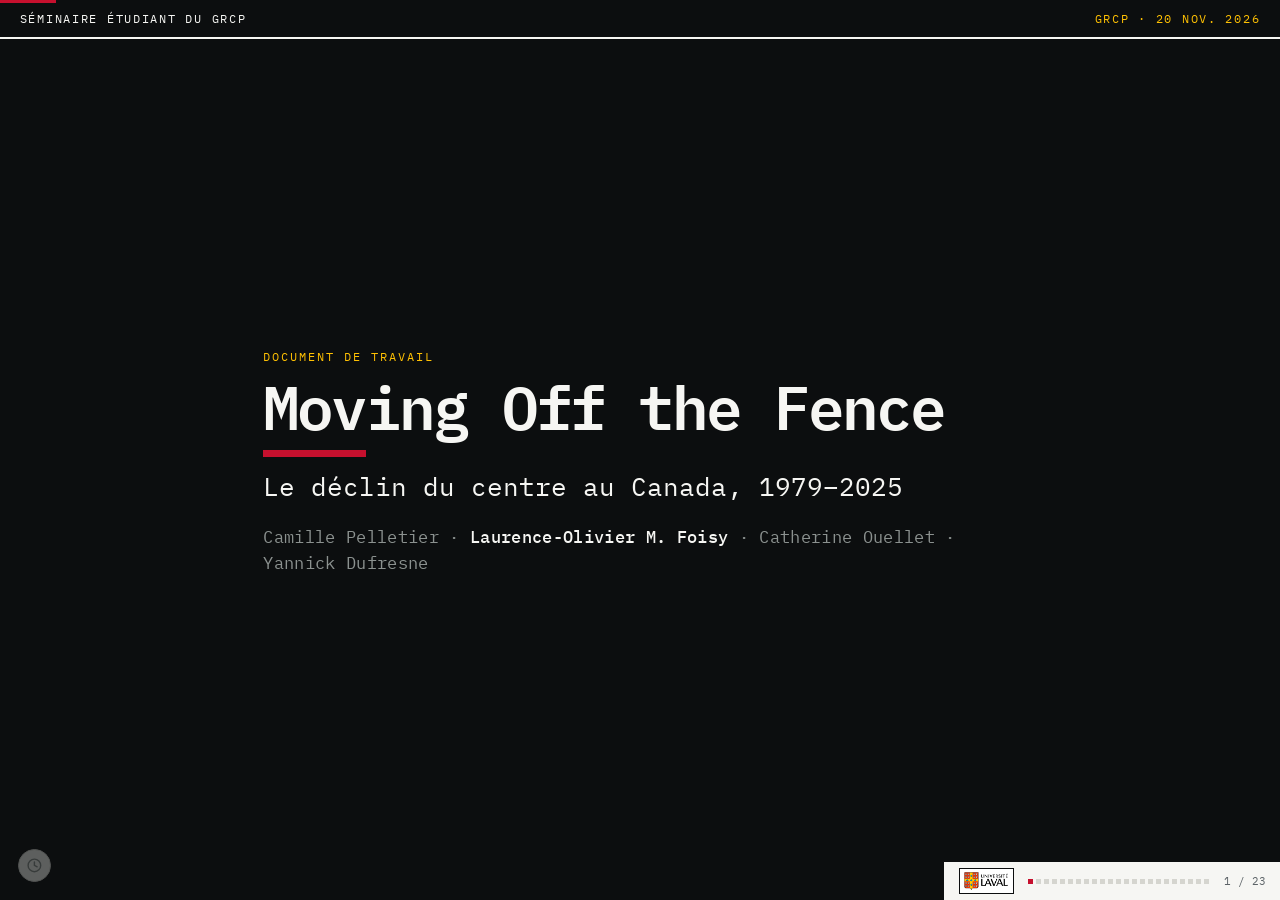
==== commit f1a79fde: "Presentations: titre anglais « Moving Off the Fence » pour le deck du GRCP Le titre de la diapo d'ou" ====
--- a/presentation_crumbling_center/index.html
+++ b/presentation_crumbling_center/index.html
@@ -4,31 +4,31 @@
     <meta charset="utf-8" />
     <meta name="viewport" content="width=device-width, initial-scale=1" />
     
-    <link href="./_app/immutable/entry/start.BoiWoPtB.js" rel="modulepreload">
-		<link href="./_app/immutable/chunks/DbXk554y.js" rel="modulepreload">
+    <link href="./_app/immutable/entry/start.Ci0cQmwS.js" rel="modulepreload">
+		<link href="./_app/immutable/chunks/DURfMese.js" rel="modulepreload">
 		<link href="./_app/immutable/chunks/YZYNBjq6.js" rel="modulepreload">
-		<link href="./_app/immutable/entry/app.CjL5QYl-.js" rel="modulepreload">
+		<link href="./_app/immutable/entry/app.N0qBHv6h.js" rel="modulepreload">
 		<link href="./_app/immutable/chunks/xihTtKlq.js" rel="modulepreload">
 		<link href="./_app/immutable/nodes/0.JMLuW0On.js" rel="modulepreload">
-		<link href="./_app/immutable/nodes/2.CAI0A3V9.js" rel="modulepreload">
-		<!--1uha8ag--><!----><title>Quitter la clôture · le déclin du centre au Canada</title>
+		<link href="./_app/immutable/nodes/2.5HicEw-n.js" rel="modulepreload">
+		<!--1uha8ag--><!----><title>Moving Off the Fence · le déclin du centre au Canada</title>
 		<link href="./_app/immutable/assets/0.bJkrp2IN.css" rel="stylesheet">
 		<link href="./_app/immutable/assets/2.DTz6fx8-.css" rel="stylesheet">
   </head>
   <body data-sveltekit-preload-data="hover">
-    <div style="display: contents"><!--[--><!--[0--><!--[--><!--[--><div class="deck" style="--zoom: 1" tabindex="-1"><section class="diapo encre  "><div class="diapo-bandeau"><span>Séminaire étudiant du GRCP</span> <span class="droite">GRCP · 20 nov. 2026</span></div> <div class="diapo-in"><div class="titre"><p class="lieu">Document de travail</p> <h1>Quitter la clôture</h1> <hr class="filet"/> <p class="sous">Le déclin du centre au Canada, 1979–2025</p> <p class="auteurs">Camille Pelletier · <b>Laurence-Olivier M. Foisy</b> · Catherine Ouellet · Yannick Dufresne</p></div><!----></div></section><!----> <section class="diapo   "><div class="diapo-bandeau"><span>Introduction</span> <span class="droite">GRCP · 20 nov. 2026</span></div> <div class="diapo-in"><div class="visuel cent svelte-9vs26n"><svg viewBox="0 0 1000 470" role="img" aria-label="Sur 100 Canadiens, 42 se plaçaient au centre en 1979, 21 en 2025." class="svelte-9vs26n"><text x="20" y="62" class="annee svelte-9vs26n">1979</text><text x="980" y="62" class="compte svelte-9vs26n">42<tspan class="sur svelte-9vs26n">/ 100 au centre</tspan></text><!--[--><circle r="9.5" class="pt svelte-9vs26n" style="transform: translate(69px, 382px); transition-delay: 0.25s"></circle><circle r="9.5" class="pt svelte-9vs26n" style="transform: translate(92px, 382px); transition-delay: 0.29s"></circle><circle r="9.5" class="pt svelte-9vs26n" style="transform: translate(233px, 382px); transition-delay: 0.22s"></circle><circle r="9.5" class="pt svelte-9vs26n" style="transform: translate(256px, 382px); transition-delay: 0.26s"></circle><circle r="9.5" class="pt svelte-9vs26n" style="transform: translate(279px, 382px); transition-delay: 0.29s"></circle><circle r="9.5" class="pt svelte-9vs26n" style="transform: translate(233px, 359px); transition-delay: 0.33s"></circle><circle r="9.5" class="pt svelte-9vs26n" style="transform: translate(256px, 359px); transition-delay: 0.36s"></circle><circle r="9.5" class="pt svelte-9vs26n" style="transform: translate(315px, 382px); transition-delay: 0.10s"></circle><circle r="9.5" class="pt svelte-9vs26n" style="transform: translate(338px, 382px); transition-delay: 0.14s"></circle><circle r="9.5" class="pt svelte-9vs26n" style="transform: translate(361px, 382px); transition-delay: 0.17s"></circle><circle r="9.5" class="pt svelte-9vs26n" style="transform: translate(315px, 359px); transition-delay: 0.21s"></circle><circle r="9.5" class="pt svelte-9vs26n" style="transform: translate(338px, 359px); transition-delay: 0.24s"></circle><circle r="9.5" class="pt svelte-9vs26n" style="transform: translate(361px, 359px); transition-delay: 0.28s"></circle><circle r="9.5" class="pt svelte-9vs26n" style="transform: translate(315px, 336px); transition-delay: 0.31s"></circle><circle r="9.5" class="pt svelte-9vs26n" style="transform: translate(338px, 336px); transition-delay: 0.10s"></circle><circle r="9.5" class="pt svelte-9vs26n" style="transform: translate(361px, 336px); transition-delay: 0.14s"></circle><circle r="9.5" class="pt svelte-9vs26n" style="transform: translate(315px, 313px); transition-delay: 0.17s"></circle><circle r="9.5" class="pt svelte-9vs26n" style="transform: translate(338px, 313px); transition-delay: 0.21s"></circle><circle r="9.5" class="pt svelte-9vs26n c" style="transform: translate(479px, 382px); transition-delay: 0.14s"></circle><circle r="9.5" class="pt svelte-9vs26n c" style="transform: translate(502px, 382px); transition-delay: 0.18s"></circle><circle r="9.5" class="pt svelte-9vs26n c" style="transform: translate(525px, 382px); transition-delay: 0.21s"></circle><circle r="9.5" class="pt svelte-9vs26n c" style="transform: translate(479px, 359px); transition-delay: 0.00s"></circle><circle r="9.5" class="pt svelte-9vs26n c" style="transform: translate(502px, 359px); transition-delay: 0.04s"></circle><circle r="9.5" class="pt svelte-9vs26n c" style="transform: translate(525px, 359px); transition-delay: 0.07s"></circle><circle r="9.5" class="pt svelte-9vs26n c" style="transform: translate(479px, 336px); transition-delay: 0.11s"></circle><circle r="9.5" class="pt svelte-9vs26n c" style="transform: translate(502px, 336px); transition-delay: 0.14s"></circle><circle r="9.5" class="pt svelte-9vs26n c" style="transform: translate(525px, 336px); transition-delay: 0.18s"></circle><circle r="9.5" class="pt svelte-9vs26n c" style="transform: translate(479px, 313px); transition-delay: 0.21s"></circle><circle r="9.5" class="pt svelte-9vs26n c" style="transform: translate(502px, 313px); transition-delay: 0.00s"></circle><circle r="9.5" class="pt svelte-9vs26n c" style="transform: translate(525px, 313px); transition-delay: 0.04s"></circle><circle r="9.5" class="pt svelte-9vs26n c" style="transform: translate(479px, 290px); transition-delay: 0.07s"></circle><circle r="9.5" class="pt svelte-9vs26n c" style="transform: translate(502px, 290px); transition-delay: 0.11s"></circle><circle r="9.5" class="pt svelte-9vs26n c" style="transform: translate(525px, 290px); transition-delay: 0.14s"></circle><circle r="9.5" class="pt svelte-9vs26n c" style="transform: translate(479px, 267px); transition-delay: 0.18s"></circle><circle r="9.5" class="pt svelte-9vs26n c" style="transform: translate(502px, 267px); transition-delay: 0.21s"></circle><circle r="9.5" class="pt svelte-9vs26n c" style="transform: translate(525px, 267px); transition-delay: 0.00s"></circle><circle r="9.5" class="pt svelte-9vs26n c" style="transform: translate(479px, 244px); transition-delay: 0.04s"></circle><circle r="9.5" class="pt svelte-9vs26n c" style="transform: translate(502px, 244px); transition-delay: 0.07s"></circle><circle r="9.5" class="pt svelte-9vs26n c" style="transform: translate(525px, 244px); transition-delay: 0.11s"></circle><circle r="9.5" class="pt svelte-9vs26n c" style="transform: translate(479px, 221px); transition-delay: 0.14s"></circle><circle r="9.5" class="pt svelte-9vs26n c" style="transform: translate(502px, 221px); transition-delay: 0.18s"></circle><circle r="9.5" class="pt svelte-9vs26n c" style="transform: translate(525px, 221px); transition-delay: 0.21s"></circle><circle r="9.5" class="pt svelte-9vs26n c" style="transform: translate(479px, 198px); transition-delay: 0.00s"></circle><circle r="9.5" class="pt svelte-9vs26n c" style="transform: translate(502px, 198px); transition-delay: 0.04s"></circle><circle r="9.5" class="pt svelte-9vs26n c" style="transform: translate(525px, 198px); transition-delay: 0.07s"></circle><circle r="9.5" class="pt svelte-9vs26n c" style="transform: translate(479px, 175px); transition-delay: 0.11s"></circle><circle r="9.5" class="pt svelte-9vs26n c" style="transform: translate(502px, 175px); transition-delay: 0.14s"></circle><circle r="9.5" class="pt svelte-9vs26n c" style="transform: translate(525px, 175px); transition-delay: 0.18s"></circle><circle r="9.5" class="pt svelte-9vs26n c" style="transform: translate(479px, 152px); transition-delay: 0.21s"></circle><circle r="9.5" class="pt svelte-9vs26n c" style="transform: translate(502px, 152px); transition-delay: 0.00s"></circle><circle r="9.5" class="pt svelte-9vs26n c" style="transform: translate(525px, 152px); transition-delay: 0.04s"></circle><circle r="9.5" class="pt svelte-9vs26n c" style="transform: translate(479px, 129px); transition-delay: 0.07s"></circle><circle r="9.5" class="pt svelte-9vs26n c" style="transform: translate(502px, 129px); transition-delay: 0.11s"></circle><circle r="9.5" class="pt svelte-9vs26n c" style="transform: translate(525px, 129px); transition-delay: 0.14s"></circle><circle r="9.5" class="pt svelte-9vs26n c" style="transform: translate(479px, 106px); transition-delay: 0.18s"></circle><circle r="9.5" class="pt svelte-9vs26n c" style="transform: translate(502px, 106px); transition-delay: 0.21s"></circle><circle r="9.5" class="pt svelte-9vs26n c" style="transform: translate(525px, 106px); transition-delay: 0.00s"></circle><circle r="9.5" class="pt svelte-9vs26n c" style="transform: translate(479px, 83px); transition-delay: 0.04s"></circle><circle r="9.5" class="pt svelte-9vs26n c" style="transform: translate(502px, 83px); transition-delay: 0.07s"></circle><circle r="9.5" class="pt svelte-9vs26n c" style="transform: translate(525px, 83px); transition-delay: 0.11s"></circle><circle r="9.5" class="pt svelte-9vs26n" style="transform: translate(643px, 382px); transition-delay: 0.24s"></circle><circle r="9.5" class="pt svelte-9vs26n" style="transform: translate(666px, 382px); transition-delay: 0.28s"></circle><circle r="9.5" class="pt svelte-9vs26n" style="transform: translate(689px, 382px); transition-delay: 0.31s"></circle><circle r="9.5" class="pt svelte-9vs26n" style="transform: translate(643px, 359px); transition-delay: 0.10s"></circle><circle r="9.5" class="pt svelte-9vs26n" style="transform: translate(666px, 359px); transition-delay: 0.14s"></circle><circle r="9.5" class="pt svelte-9vs26n" style="transform: translate(689px, 359px); transition-delay: 0.17s"></circle><circle r="9.5" class="pt svelte-9vs26n" style="transform: translate(643px, 336px); transition-delay: 0.21s"></circle><circle r="9.5" class="pt svelte-9vs26n" style="transform: translate(666px, 336px); transition-delay: 0.24s"></circle><circle r="9.5" class="pt svelte-9vs26n" style="transform: translate(689px, 336px); transition-delay: 0.28s"></circle><circle r="9.5" class="pt svelte-9vs26n" style="transform: translate(643px, 313px); transition-delay: 0.31s"></circle><circle r="9.5" class="pt svelte-9vs26n" style="transform: translate(666px, 313px); transition-delay: 0.10s"></circle><circle r="9.5" class="pt svelte-9vs26n" style="transform: translate(689px, 313px); transition-delay: 0.14s"></circle><circle r="9.5" class="pt svelte-9vs26n" style="transform: translate(643px, 290px); transition-delay: 0.17s"></circle><circle r="9.5" class="pt svelte-9vs26n" style="transform: translate(666px, 290px); transition-delay: 0.21s"></circle><circle r="9.5" class="pt svelte-9vs26n" style="transform: translate(689px, 290px); transition-delay: 0.24s"></circle><circle r="9.5" class="pt svelte-9vs26n" style="transform: translate(643px, 267px); transition-delay: 0.28s"></circle><circle r="9.5" class="pt svelte-9vs26n" style="transform: translate(666px, 267px); transition-delay: 0.31s"></circle><circle r="9.5" class="pt svelte-9vs26n" style="transform: translate(689px, 267px); transition-delay: 0.10s"></circle><circle r="9.5" class="pt svelte-9vs26n" style="transform: translate(643px, 244px); transition-delay: 0.14s"></circle><circle r="9.5" class="pt svelte-9vs26n" style="transform: translate(666px, 244px); transition-delay: 0.17s"></circle><circle r="9.5" class="pt svelte-9vs26n" style="transform: translate(689px, 244px); transition-delay: 0.21s"></circle><circle r="9.5" class="pt svelte-9vs26n" style="transform: translate(643px, 221px); transition-delay: 0.24s"></circle><circle r="9.5" class="pt svelte-9vs26n" style="transform: translate(725px, 382px); transition-delay: 0.33s"></circle><circle r="9.5" class="pt svelte-9vs26n" style="transform: translate(748px, 382px); transition-delay: 0.36s"></circle><circle r="9.5" class="pt svelte-9vs26n" style="transform: translate(771px, 382px); transition-delay: 0.15s"></circle><circle r="9.5" class="pt svelte-9vs26n" style="transform: translate(725px, 359px); transition-delay: 0.19s"></circle><circle r="9.5" class="pt svelte-9vs26n" style="transform: translate(748px, 359px); transition-delay: 0.22s"></circle><circle r="9.5" class="pt svelte-9vs26n" style="transform: translate(771px, 359px); transition-delay: 0.26s"></circle><circle r="9.5" class="pt svelte-9vs26n" style="transform: translate(725px, 336px); transition-delay: 0.29s"></circle><circle r="9.5" class="pt svelte-9vs26n" style="transform: translate(748px, 336px); transition-delay: 0.33s"></circle><circle r="9.5" class="pt svelte-9vs26n" style="transform: translate(771px, 336px); transition-delay: 0.36s"></circle><circle r="9.5" class="pt svelte-9vs26n" style="transform: translate(889px, 382px); transition-delay: 0.25s"></circle><circle r="9.5" class="pt svelte-9vs26n" style="transform: translate(912px, 382px); transition-delay: 0.29s"></circle><circle r="9.5" class="pt svelte-9vs26n" style="transform: translate(935px, 382px); transition-delay: 0.32s"></circle><circle r="9.5" class="pt svelte-9vs26n" style="transform: translate(889px, 359px); transition-delay: 0.35s"></circle><circle r="9.5" class="pt svelte-9vs26n" style="transform: translate(912px, 359px); transition-delay: 0.39s"></circle><circle r="9.5" class="pt svelte-9vs26n" style="transform: translate(935px, 359px); transition-delay: 0.43s"></circle><circle r="9.5" class="pt svelte-9vs26n" style="transform: translate(889px, 336px); transition-delay: 0.46s"></circle><circle r="9.5" class="pt svelte-9vs26n" style="transform: translate(912px, 336px); transition-delay: 0.25s"></circle><circle r="9.5" class="pt svelte-9vs26n" style="transform: translate(935px, 336px); transition-delay: 0.29s"></circle><!--]--><line x1="47" x2="957" y1="400" y2="400" class="axe svelte-9vs26n"></line><!--[--><text x="92" y="434" class="n svelte-9vs26n">0</text><text x="174" y="434" class="n svelte-9vs26n">1</text><text x="256" y="434" class="n svelte-9vs26n">2</text><text x="338" y="434" class="n svelte-9vs26n">3</text><text x="420" y="434" class="n svelte-9vs26n">4</text><text x="502" y="434" class="n svelte-9vs26n c">5</text><text x="584" y="434" class="n svelte-9vs26n">6</text><text x="666" y="434" class="n svelte-9vs26n">7</text><text x="748" y="434" class="n svelte-9vs26n">8</text><text x="830" y="434" class="n svelte-9vs26n">9</text><text x="912" y="434" class="n svelte-9vs26n">10</text><!--]--><text x="52" y="462" class="bout svelte-9vs26n">← gauche</text><text x="952" y="462" class="bout fin svelte-9vs26n">droite →</text><g class="r"><text x="338" y="120" class="gain svelte-9vs26n">modérés : 47 → 64</text><text x="871" y="190" class="gain gris svelte-9vs26n">extrêmes : 11 → 15</text></g></svg> <p class="src">CES 1979 (n = 2 069) et 2025 (n = 16 996), auto-positionnement 0–10, non pondéré. Chaque point garde son rang d’une année à l’autre : deux coupes, pas un panel.</p></div><!----></div></section><!----> <section class="diapo   "><div class="diapo-bandeau"><span>Introduction</span> <span class="droite">GRCP · 20 nov. 2026</span></div> <div class="diapo-in"><h2 class="q">Où sont-ils <em>allés</em> ?</h2> <div class="visuel sc svelte-469pao"><div class="panneaux svelte-469pao"><!--[--><figure class="pan svelte-469pao"><figcaption class="svelte-469pao"><b class="svelte-469pao">A</b> Vers les pôles</figcaption> <svg viewBox="0 0 440 260" aria-hidden="true" class="svelte-469pao"><path class="aire svelte-469pao" style="d: path('M20,200 L20.0,195.5 L26.7,194.5 L33.3,193.3 L40.0,191.9 L46.7,190.2 L53.3,188.4 L60.0,186.2 L66.7,183.7 L73.3,181.0 L80.0,177.9 L86.7,174.6 L93.3,170.9 L100.0,166.9 L106.7,162.6 L113.3,158.1 L120.0,153.3 L126.7,148.4 L133.3,143.3 L140.0,138.1 L146.7,132.9 L153.3,127.6 L160.0,122.0 L166.7,115.7 L173.3,107.8 L180.0,97.3 L186.7,83.2 L193.3,65.1 L200.0,44.4 L206.7,24.5 L213.3,9.9 L220.0,4.5 L226.7,9.9 L233.3,24.5 L240.0,44.4 L246.7,65.1 L253.3,83.2 L260.0,97.3 L266.7,107.8 L273.3,115.7 L280.0,122.0 L286.7,127.6 L293.3,132.9 L300.0,138.1 L306.7,143.3 L313.3,148.4 L320.0,153.3 L326.7,158.1 L333.3,162.6 L340.0,166.9 L346.7,170.9 L353.3,174.6 L360.0,177.9 L366.7,181.0 L373.3,183.7 L380.0,186.2 L386.7,188.4 L393.3,190.2 L400.0,191.9 L406.7,193.3 L413.3,194.5 L420.0,195.5 L420,200 Z')"></path><line x1="20" x2="420" y1="200" y2="200" class="axe svelte-469pao"></line><line x1="220" x2="220" y1="20" y2="200" class="milieu svelte-469pao"></line><text x="20" y="226" class="b svelte-469pao">gauche</text><text x="220" y="226" class="b m svelte-469pao">centre</text><text x="420" y="226" class="b f svelte-469pao">droite</text></svg> <p class="dit r svelte-469pao">ce que nos mesures savent voir</p> <p class="lit r svelte-469pao">divergence · tri · polarisation affective</p></figure><figure class="pan svelte-469pao"><figcaption class="svelte-469pao"><b class="svelte-469pao">B</b> Vers les modérés</figcaption> <svg viewBox="0 0 440 260" aria-hidden="true" class="svelte-469pao"><path class="aire svelte-469pao" style="d: path('M20,200 L20.0,195.5 L26.7,194.5 L33.3,193.3 L40.0,191.9 L46.7,190.2 L53.3,188.4 L60.0,186.2 L66.7,183.7 L73.3,181.0 L80.0,177.9 L86.7,174.6 L93.3,170.9 L100.0,166.9 L106.7,162.6 L113.3,158.1 L120.0,153.3 L126.7,148.4 L133.3,143.3 L140.0,138.1 L146.7,132.9 L153.3,127.6 L160.0,122.0 L166.7,115.7 L173.3,107.8 L180.0,97.3 L186.7,83.2 L193.3,65.1 L200.0,44.4 L206.7,24.5 L213.3,9.9 L220.0,4.5 L226.7,9.9 L233.3,24.5 L240.0,44.4 L246.7,65.1 L253.3,83.2 L260.0,97.3 L266.7,107.8 L273.3,115.7 L280.0,122.0 L286.7,127.6 L293.3,132.9 L300.0,138.1 L306.7,143.3 L313.3,148.4 L320.0,153.3 L326.7,158.1 L333.3,162.6 L340.0,166.9 L346.7,170.9 L353.3,174.6 L360.0,177.9 L366.7,181.0 L373.3,183.7 L380.0,186.2 L386.7,188.4 L393.3,190.2 L400.0,191.9 L406.7,193.3 L413.3,194.5 L420.0,195.5 L420,200 Z')"></path><line x1="20" x2="420" y1="200" y2="200" class="axe svelte-469pao"></line><line x1="220" x2="220" y1="20" y2="200" class="milieu svelte-469pao"></line><text x="20" y="226" class="b svelte-469pao">gauche</text><text x="220" y="226" class="b m svelte-469pao">centre</text><text x="420" y="226" class="b f svelte-469pao">droite</text></svg> <p class="dit r svelte-469pao">ce qu’elles voient mal</p> <p class="lit r svelte-469pao">la distribution reste unimodale</p></figure><!--]--></div> <p class="schema-tag">schéma · données fictives</p></div><!----><!----></div></section><!----> <section class="diapo   "><div class="diapo-bandeau"><span>Deux centrismes</span> <span class="droite">GRCP · 20 nov. 2026</span></div> <div class="diapo-in"><h2 class="q">Se dire au centre ≠ <em>être</em> au centre</h2> <div class="visuel rep svelte-1b666mv"><svg viewBox="0 0 1000 486" role="img" aria-label="Une répondante de 2025 se place à 5 sur 10, mais la moyenne de ses neuf réponses vaut 0,28 sur une échelle de 0 à 1." class="svelte-1b666mv"><line x1="660" x2="660" y1="34" y2="416" class="moi svelte-1b666mv"></line><text x="660" y="24" class="moi-t svelte-1b666mv">elle se place à 5 sur 10</text><!--[--><text x="336" y="85" class="item r svelte-1b666mv" style="transition-delay: 0s">Responsabilité individuelle</text><line x1="360" x2="960" y1="78" y2="78" class="rail r svelte-1b666mv"></line><circle r="11" class="rep-pt svelte-1b666mv" style="transform: translate(510px, -16px); transition-delay: 0s"></circle><text x="336" y="123" class="item r svelte-1b666mv" style="transition-delay: 0s">Niveau de vie décent</text><line x1="360" x2="960" y1="116" y2="116" class="rail r svelte-1b666mv"></line><circle r="11" class="rep-pt svelte-1b666mv" style="transform: translate(360px, -16px); transition-delay: 0s"></circle><text x="336" y="161" class="item r svelte-1b666mv" style="transition-delay: 0s">Écart riches-pauvres</text><line x1="360" x2="960" y1="154" y2="154" class="rail r svelte-1b666mv"></line><circle r="11" class="rep-pt svelte-1b666mv" style="transform: translate(660px, -16px); transition-delay: 0s"></circle><text x="336" y="199" class="item r svelte-1b666mv" style="transition-delay: 0s">Égalité des droits</text><line x1="360" x2="960" y1="192" y2="192" class="rail r svelte-1b666mv"></line><circle r="11" class="rep-pt svelte-1b666mv" style="transform: translate(360px, -16px); transition-delay: 0s"></circle><text x="336" y="237" class="item r svelte-1b666mv" style="transition-delay: 0s">Pour les femmes</text><line x1="360" x2="960" y1="230" y2="230" class="rail r svelte-1b666mv"></line><circle r="11" class="rep-pt svelte-1b666mv" style="transform: translate(510px, -16px); transition-delay: 0s"></circle><text x="336" y="275" class="item r svelte-1b666mv" style="transition-delay: 0s">Femmes au Parlement</text><line x1="360" x2="960" y1="268" y2="268" class="rail r svelte-1b666mv"></line><circle r="11" class="rep-pt svelte-1b666mv" style="transform: translate(510px, -16px); transition-delay: 0s"></circle><text x="336" y="313" class="item r svelte-1b666mv" style="transition-delay: 0s">Niveaux d’immigration</text><line x1="360" x2="960" y1="306" y2="306" class="rail r svelte-1b666mv"></line><circle r="11" class="rep-pt svelte-1b666mv" style="transform: translate(960px, -16px); transition-delay: 0s"></circle><text x="336" y="351" class="item r svelte-1b666mv" style="transition-delay: 0s">Minorités racisées</text><line x1="360" x2="960" y1="344" y2="344" class="rail r svelte-1b666mv"></line><circle r="11" class="rep-pt svelte-1b666mv" style="transform: translate(510px, -16px); transition-delay: 0s"></circle><text x="336" y="389" class="item r svelte-1b666mv" style="transition-delay: 0s">Intégration des immigrants</text><line x1="360" x2="960" y1="382" y2="382" class="rail r svelte-1b666mv"></line><circle r="11" class="rep-pt svelte-1b666mv" style="transform: translate(360px, -16px); transition-delay: 0s"></circle><!--]--><g class="r"><line x1="526.6800000000001" x2="526.6800000000001" y1="34" y2="416" class="moy svelte-1b666mv"></line><text x="526.6800000000001" y="448" class="moy-t svelte-1b666mv">ses réponses : 0,28</text><line x1="534.6800000000001" x2="652" y1="424" y2="424" class="ecart svelte-1b666mv"></line></g><text x="360" y="478" class="bout svelte-1b666mv">0 · gauche</text><text x="960" y="478" class="bout f svelte-1b666mv">droite · 1</text></svg></div><!----><!----></div></section><!----> <section class="diapo   "><div class="diapo-bandeau"><span>Questions</span> <span class="droite">GRCP · 20 nov. 2026</span></div> <div class="diapo-in"><ol class="qs-num"><li><span>Le centre a-t-il <strong>décliné</strong> ?</span></li> <li><span>Vers où sont partis les centristes ?</span></li> <li><span>Qui est parti : de vrais centristes, ou des <strong>étiquettes</strong> ?</span></li></ol><!----></div></section><!---->  <section class="diapo   "><div class="diapo-bandeau"><span>Méthode · données</span> <span class="droite">GRCP · 20 nov. 2026</span></div> <div class="diapo-in"><h2 class="q">46 ans d’Études électorales canadiennes</h2> <div class="visuel vag svelte-uqm370"><svg viewBox="0 0 1000 490" role="img" aria-label="Seize vagues de l'Étude électorale canadienne, de 1965 à 2025; douze servent à l'auto-positionnement, neuf à l'échelle d'enjeux." class="svelte-uqm370"><line x1="40" x2="980" y1="300" y2="300" class="axe svelte-uqm370"></line><!--[--><g style="transform: translate(60px, 300px)"><g class="r"><rect x="-13" y="0" width="26" height="0" class="barre svelte-uqm370" style="transform: scaleY(0)"></rect><text y="-10" class="n svelte-uqm370" transform="rotate(-90 0 -10)" x="0">0</text></g><circle r="9" class="vague svelte-uqm370"></circle><text y="36" class="an svelte-uqm370">1965</text><!--[0--><g class="r"><line x1="-12" y1="-12" x2="12" y2="12" class="croix svelte-uqm370"></line><line x1="-12" y1="12" x2="12" y2="-12" class="croix svelte-uqm370"></line></g><!--]--></g><g style="transform: translate(105px, 300px)"><g class="r"><rect x="-13" y="0" width="26" height="0" class="barre svelte-uqm370" style="transform: scaleY(0)"></rect><text y="-10" class="n svelte-uqm370" transform="rotate(-90 0 -10)" x="0">0</text></g><circle r="9" class="vague svelte-uqm370"></circle><text y="58" class="an svelte-uqm370">1968</text><!--[0--><g class="r"><line x1="-12" y1="-12" x2="12" y2="12" class="croix svelte-uqm370"></line><line x1="-12" y1="12" x2="12" y2="-12" class="croix svelte-uqm370"></line></g><!--]--></g><g style="transform: translate(270px, 300px)"><g class="r"><rect x="-13" y="-39.835571845931085" width="26" height="39.835571845931085" class="barre svelte-uqm370" style="transform: scaleY(0)"></rect><text y="-49.835571845931085" class="n svelte-uqm370" transform="rotate(-90 0 -49.835571845931085)" x="0">2 069</text></g><circle r="9" class="vague svelte-uqm370"></circle><text y="36" class="an svelte-uqm370">1979</text><!--[-1--><!--]--></g><g style="transform: translate(345px, 300px)"><g class="r"><rect x="-13" y="-37.86129472689107" width="26" height="37.86129472689107" class="barre svelte-uqm370" style="transform: scaleY(0)"></rect><text y="-47.86129472689107" class="n svelte-uqm370" transform="rotate(-90 0 -47.86129472689107)" x="0">1 869</text></g><circle r="9" class="vague svelte-uqm370"></circle><text y="58" class="an svelte-uqm370">1984</text><!--[-1--><!--]--></g><g style="transform: translate(405px, 300px)"><g class="r"><rect x="-13" y="-22.73635066735511" width="26" height="22.73635066735511" class="barre svelte-uqm370" style="transform: scaleY(0)"></rect><text y="-32.73635066735511" class="n svelte-uqm370" transform="rotate(-90 0 -32.73635066735511)" x="0">674</text></g><circle r="9" class="vague svelte-uqm370"></circle><text y="36" class="an svelte-uqm370">1988</text><!--[-1--><!--]--></g><g style="transform: translate(480px, 300px)"><g class="r"><rect x="-13" y="0" width="26" height="0" class="barre svelte-uqm370" style="transform: scaleY(0)"></rect><text y="-10" class="n svelte-uqm370" transform="rotate(-90 0 -10)" x="0">0</text></g><circle r="9" class="vague svelte-uqm370"></circle><text y="58" class="an svelte-uqm370">1993</text><!--[0--><g class="r"><line x1="-12" y1="-12" x2="12" y2="12" class="croix svelte-uqm370"></line><line x1="-12" y1="12" x2="12" y2="-12" class="croix svelte-uqm370"></line></g><!--]--></g><g style="transform: translate(540px, 300px)"><g class="r"><rect x="-13" y="-31.08680458239017" width="26" height="31.08680458239017" class="barre svelte-uqm370" style="transform: scaleY(0)"></rect><text y="-41.08680458239017" class="n svelte-uqm370" transform="rotate(-90 0 -41.08680458239017)" x="0">1 260</text></g><circle r="9" class="vague svelte-uqm370"></circle><text y="36" class="an svelte-uqm370">1997</text><!--[-1--><!--]--></g><g style="transform: translate(585px, 300px)"><g class="r"><rect x="-13" y="0" width="26" height="0" class="barre svelte-uqm370" style="transform: scaleY(0)"></rect><text y="-10" class="n svelte-uqm370" transform="rotate(-90 0 -10)" x="0">0</text></g><circle r="9" class="vague svelte-uqm370"></circle><text y="58" class="an svelte-uqm370">2000</text><!--[0--><g class="r"><line x1="-12" y1="-12" x2="12" y2="12" class="croix svelte-uqm370"></line><line x1="-12" y1="12" x2="12" y2="-12" class="croix svelte-uqm370"></line></g><!--]--></g><g style="transform: translate(645px, 300px)"><g class="r"><rect x="-13" y="-33.839248870392396" width="26" height="33.839248870392396" class="barre svelte-uqm370" style="transform: scaleY(0)"></rect><text y="-43.839248870392396" class="n svelte-uqm370" transform="rotate(-90 0 -43.839248870392396)" x="0">1 493</text></g><circle r="9" class="vague svelte-uqm370"></circle><text y="36" class="an svelte-uqm370">2004</text><!--[-1--><!--]--></g><g style="transform: translate(675px, 300px)"><g class="r"><rect x="-13" y="-33.839248870392396" width="26" height="33.839248870392396" class="barre svelte-uqm370" style="transform: scaleY(0)"></rect><text y="-43.839248870392396" class="n svelte-uqm370" transform="rotate(-90 0 -43.839248870392396)" x="0">1 493</text></g><circle r="9" class="vague svelte-uqm370"></circle><text y="58" class="an svelte-uqm370">2006</text><!--[-1--><!--]--></g><g style="transform: translate(705px, 300px)"><g class="r"><rect x="-13" y="-36.74067614896715" width="26" height="36.74067614896715" class="barre svelte-uqm370" style="transform: scaleY(0)"></rect><text y="-46.74067614896715" class="n svelte-uqm370" transform="rotate(-90 0 -46.74067614896715)" x="0">1 760</text></g><circle r="9" class="vague svelte-uqm370"></circle><text y="36" class="an svelte-uqm370">2008</text><!--[-1--><!--]--></g><g style="transform: translate(750px, 300px)"><g class="r"><rect x="-13" y="-33.771184606635856" width="26" height="33.771184606635856" class="barre svelte-uqm370" style="transform: scaleY(0)"></rect><text y="-43.771184606635856" class="n svelte-uqm370" transform="rotate(-90 0 -43.771184606635856)" x="0">1 487</text></g><circle r="9" class="vague svelte-uqm370"></circle><text y="58" class="an svelte-uqm370">2011</text><!--[-1--><!--]--></g><g style="transform: translate(810px, 300px)"><g class="r"><rect x="-13" y="-54.19886570681253" width="26" height="54.19886570681253" class="barre svelte-uqm370" style="transform: scaleY(0)"></rect><text y="-64.19886570681254" class="n svelte-uqm370" transform="rotate(-90 0 -64.19886570681254)" x="0">3 830</text></g><circle r="9" class="vague svelte-uqm370"></circle><text y="36" class="an svelte-uqm370">2015</text><!--[-1--><!--]--></g><g style="transform: translate(870px, 300px)"><g class="r"><rect x="-13" y="-150" width="26" height="150" class="barre svelte-uqm370" style="transform: scaleY(0)"></rect><text y="-160" class="n svelte-uqm370" transform="rotate(-90 0 -160)" x="0">29 336</text></g><circle r="9" class="vague svelte-uqm370"></circle><text y="58" class="an svelte-uqm370">2019</text><!--[-1--><!--]--></g><g style="transform: translate(900px, 300px)"><g class="r"><rect x="-13" y="-117.73509399867342" width="26" height="117.73509399867342" class="barre svelte-uqm370" style="transform: scaleY(0)"></rect><text y="-127.73509399867342" class="n svelte-uqm370" transform="rotate(-90 0 -127.73509399867342)" x="0">18 073</text></g><circle r="9" class="vague svelte-uqm370"></circle><text y="36" class="an svelte-uqm370">2021</text><!--[-1--><!--]--></g><g style="transform: translate(960px, 300px)"><g class="r"><rect x="-13" y="-114.17319956201383" width="26" height="114.17319956201383" class="barre svelte-uqm370" style="transform: scaleY(0)"></rect><text y="-124.17319956201383" class="n svelte-uqm370" transform="rotate(-90 0 -124.17319956201383)" x="0">16 996</text></g><circle r="9" class="vague svelte-uqm370"></circle><text y="58" class="an svelte-uqm370">2025</text><!--[-1--><!--]--></g><!--]--><g class="r"><text x="82.5" y="260" class="pourquoi svelte-uqm370">variables nécessaires absentes</text><text x="480" y="260" class="pourquoi svelte-uqm370">idem</text><text x="585" y="226" class="pourquoi svelte-uqm370">2000 : gauche / centre / droite</text></g><g class="r"><line x1="270" x2="960" y1="392" y2="392" class="bande auto svelte-uqm370"></line><text x="270" y="424" class="bt svelte-uqm370">auto-positionnement · 12 vagues</text></g><g class="r"><line x1="540" x2="960" y1="442" y2="442" class="bande ech svelte-uqm370"></line><text x="960" y="474" class="bt f acc svelte-uqm370">échelle d’enjeux · 9 vagues</text></g></svg> <p class="src">Étude électorale canadienne (CES). Barres : n de l’auto-positionnement, échelle en racine carrée. Dans le modèle, n = 1 259 (1997) à 12 993 (2021).</p></div><!----><!----></div></section><!----> <section class="diapo   "><div class="diapo-bandeau"><span>Méthode · mesure 1</span> <span class="droite">GRCP · 20 nov. 2026</span></div> <div class="diapo-in"><h2 class="q">L’<em>étiquette</em> : l’auto-positionnement</h2> <div class="visuel rg svelte-w18xwy"><p class="question svelte-w18xwy">« Où vous placeriez-vous sur une échelle de 0 (gauche) à 10 (droite) ? »</p> <svg viewBox="0 0 1000 270" role="img" aria-label="Échelle de 0 à 10 : extrême gauche 0 et 1, gauche 2 à 4, centre 5, droite 6 à 8, extrême droite 9 et 10." class="svelte-w18xwy"><!--[--><rect x="58" y="70" width="64" height="64" class="case  svelte-w18xwy" style="transition-delay: 0s"></rect><text x="90" y="112" class="k  svelte-w18xwy">0</text><rect x="140" y="70" width="64" height="64" class="case  svelte-w18xwy" style="transition-delay: 0s"></rect><text x="172" y="112" class="k  svelte-w18xwy">1</text><rect x="222" y="70" width="64" height="64" class="case  svelte-w18xwy" style="transition-delay: 0s"></rect><text x="254" y="112" class="k  svelte-w18xwy">2</text><rect x="304" y="70" width="64" height="64" class="case  svelte-w18xwy" style="transition-delay: 0s"></rect><text x="336" y="112" class="k  svelte-w18xwy">3</text><rect x="386" y="70" width="64" height="64" class="case  svelte-w18xwy" style="transition-delay: 0s"></rect><text x="418" y="112" class="k  svelte-w18xwy">4</text><rect x="468" y="70" width="64" height="64" class="case  svelte-w18xwy" style="transition-delay: 0s"></rect><text x="500" y="112" class="k  svelte-w18xwy">5</text><rect x="550" y="70" width="64" height="64" class="case  svelte-w18xwy" style="transition-delay: 0s"></rect><text x="582" y="112" class="k  svelte-w18xwy">6</text><rect x="632" y="70" width="64" height="64" class="case  svelte-w18xwy" style="transition-delay: 0s"></rect><text x="664" y="112" class="k  svelte-w18xwy">7</text><rect x="714" y="70" width="64" height="64" class="case  svelte-w18xwy" style="transition-delay: 0s"></rect><text x="746" y="112" class="k  svelte-w18xwy">8</text><rect x="796" y="70" width="64" height="64" class="case  svelte-w18xwy" style="transition-delay: 0s"></rect><text x="828" y="112" class="k  svelte-w18xwy">9</text><rect x="878" y="70" width="64" height="64" class="case  svelte-w18xwy" style="transition-delay: 0s"></rect><text x="910" y="112" class="k  svelte-w18xwy">10</text><!--]--><!--[--><g class="r svelte-w18xwy" style="transition-delay: 0.4s"><line x1="58" x2="204" y1="156" y2="156" class="acc ext svelte-w18xwy"></line><text x="131" y="190" class="gt ext svelte-w18xwy">extrême gauche</text></g><g class="r svelte-w18xwy" style="transition-delay: 0.5s"><line x1="222" x2="450" y1="156" y2="156" class="acc mod svelte-w18xwy"></line><text x="336" y="190" class="gt mod svelte-w18xwy">gauche</text></g><g class="r svelte-w18xwy" style="transition-delay: 0.6000000000000001s"><line x1="468" x2="532" y1="156" y2="156" class="acc c svelte-w18xwy"></line><text x="500" y="190" class="gt c svelte-w18xwy">centre</text></g><g class="r svelte-w18xwy" style="transition-delay: 0.7000000000000001s"><line x1="550" x2="778" y1="156" y2="156" class="acc mod svelte-w18xwy"></line><text x="664" y="190" class="gt mod svelte-w18xwy">droite</text></g><g class="r svelte-w18xwy" style="transition-delay: 0.8s"><line x1="796" x2="942" y1="156" y2="156" class="acc ext svelte-w18xwy"></line><text x="869" y="190" class="gt ext svelte-w18xwy">extrême droite</text></g><!--]--><g class="r svelte-w18xwy"><text x="500" y="48" class="note c svelte-w18xwy">exactement 5</text><text x="131" y="230" class="note svelte-w18xwy">1 et 9 comptent</text><text x="869" y="230" class="note svelte-w18xwy">comme extrêmes</text></g></svg></div><!----><!----></div></section><!----> <section class="diapo   "><div class="diapo-bandeau"><span>Méthode · mesure 2</span> <span class="droite">GRCP · 20 nov. 2026</span></div> <div class="diapo-in"><h2 class="q">Les <em>idées</em> : une échelle d’enjeux</h2> <div class="visuel echl svelte-1dytiyf"><svg viewBox="0 0 1000 430" role="img" aria-label="Neuf questions sur l'économie, l'égalité et l'immigration, ramenées de 0 à 1, puis moyennées en une seule échelle arrondie au dixième." class="svelte-1dytiyf"><!--[--><text x="95" y="37" class="it svelte-1dytiyf">Niveau de vie décent</text><g class="r" style="transition-delay: 0s"><line x1="450" x2="600" y1="30" y2="30" class="mini svelte-1dytiyf"></line><text x="442" y="36" class="b0 svelte-1dytiyf">0</text><text x="608" y="36" class="b1 svelte-1dytiyf">1</text></g><path d="M626,30 C690,30 670,204 740,204" pathLength="1" class="trace fil svelte-1dytiyf" style="transition-delay: 0s"></path><text x="95" y="77" class="it svelte-1dytiyf">Écart riches-pauvres</text><g class="r" style="transition-delay: 0s"><line x1="450" x2="600" y1="70" y2="70" class="mini svelte-1dytiyf"></line><text x="442" y="76" class="b0 svelte-1dytiyf">0</text><text x="608" y="76" class="b1 svelte-1dytiyf">1</text></g><path d="M626,70 C690,70 670,204 740,204" pathLength="1" class="trace fil svelte-1dytiyf" style="transition-delay: 0s"></path><text x="95" y="117" class="it svelte-1dytiyf">Responsabilité individuelle</text><g class="r" style="transition-delay: 0s"><line x1="450" x2="600" y1="110" y2="110" class="mini svelte-1dytiyf"></line><text x="442" y="116" class="b0 svelte-1dytiyf">0</text><text x="608" y="116" class="b1 svelte-1dytiyf">1</text></g><path d="M626,110 C690,110 670,204 740,204" pathLength="1" class="trace fil svelte-1dytiyf" style="transition-delay: 0s"></path><text x="95" y="171" class="it svelte-1dytiyf">Minorités racisées</text><g class="r" style="transition-delay: 0s"><line x1="450" x2="600" y1="164" y2="164" class="mini svelte-1dytiyf"></line><text x="442" y="170" class="b0 svelte-1dytiyf">0</text><text x="608" y="170" class="b1 svelte-1dytiyf">1</text></g><path d="M626,164 C690,164 670,204 740,204" pathLength="1" class="trace fil svelte-1dytiyf" style="transition-delay: 0s"></path><text x="95" y="211" class="it svelte-1dytiyf">Égalité des droits</text><g class="r" style="transition-delay: 0s"><line x1="450" x2="600" y1="204" y2="204" class="mini svelte-1dytiyf"></line><text x="442" y="210" class="b0 svelte-1dytiyf">0</text><text x="608" y="210" class="b1 svelte-1dytiyf">1</text></g><path d="M626,204 C690,204 670,204 740,204" pathLength="1" class="trace fil svelte-1dytiyf" style="transition-delay: 0s"></path><text x="95" y="251" class="it svelte-1dytiyf">Pour les femmes</text><g class="r" style="transition-delay: 0s"><line x1="450" x2="600" y1="244" y2="244" class="mini svelte-1dytiyf"></line><text x="442" y="250" class="b0 svelte-1dytiyf">0</text><text x="608" y="250" class="b1 svelte-1dytiyf">1</text></g><path d="M626,244 C690,244 670,204 740,204" pathLength="1" class="trace fil svelte-1dytiyf" style="transition-delay: 0s"></path><text x="95" y="291" class="it svelte-1dytiyf">Femmes au Parlement</text><g class="r" style="transition-delay: 0s"><line x1="450" x2="600" y1="284" y2="284" class="mini svelte-1dytiyf"></line><text x="442" y="290" class="b0 svelte-1dytiyf">0</text><text x="608" y="290" class="b1 svelte-1dytiyf">1</text></g><path d="M626,284 C690,284 670,204 740,204" pathLength="1" class="trace fil svelte-1dytiyf" style="transition-delay: 0s"></path><text x="95" y="345" class="it svelte-1dytiyf">Intégration des immigrants</text><g class="r" style="transition-delay: 0s"><line x1="450" x2="600" y1="338" y2="338" class="mini svelte-1dytiyf"></line><text x="442" y="344" class="b0 svelte-1dytiyf">0</text><text x="608" y="344" class="b1 svelte-1dytiyf">1</text></g><path d="M626,338 C690,338 670,204 740,204" pathLength="1" class="trace fil svelte-1dytiyf" style="transition-delay: 0s"></path><text x="95" y="385" class="it svelte-1dytiyf">Niveaux d’immigration</text><g class="r" style="transition-delay: 0s"><line x1="450" x2="600" y1="378" y2="378" class="mini svelte-1dytiyf"></line><text x="442" y="384" class="b0 svelte-1dytiyf">0</text><text x="608" y="384" class="b1 svelte-1dytiyf">1</text></g><path d="M626,378 C690,378 670,204 740,204" pathLength="1" class="trace fil svelte-1dytiyf" style="transition-delay: 0s"></path><!--]--><!--[--><path d="M80,18 L70,18 L70,122 L80,122" class="acco svelte-1dytiyf"></path><text x="56" y="70" class="dom svelte-1dytiyf" transform="rotate(-90 56 70)">éco</text><path d="M80,152 L70,152 L70,296 L80,296" class="acco svelte-1dytiyf"></path><text x="56" y="224" class="dom svelte-1dytiyf" transform="rotate(-90 56 224)">égalité</text><path d="M80,326 L70,326 L70,390 L80,390" class="acco svelte-1dytiyf"></path><text x="56" y="358" class="dom svelte-1dytiyf" transform="rotate(-90 56 358)">immigration</text><!--]--><g class="r"><rect x="740" y="164" width="240" height="80" class="boite svelte-1dytiyf"></rect><text x="860" y="198" class="moy svelte-1dytiyf">moyenne</text><text x="860" y="228" class="moy-s svelte-1dytiyf">≥ 4 réponses sur 9</text></g><g class="r"><!--[--><rect x="742" y="280" width="17.818181818181817" height="26" class="cran svelte-1dytiyf"></rect><rect x="763.8181818181819" y="280" width="17.818181818181817" height="26" class="cran svelte-1dytiyf"></rect><rect x="785.6363636363636" y="280" width="17.818181818181817" height="26" class="cran svelte-1dytiyf"></rect><rect x="807.4545454545455" y="280" width="17.818181818181817" height="26" class="cran svelte-1dytiyf"></rect><rect x="829.2727272727273" y="280" width="17.818181818181817" height="26" class="cran svelte-1dytiyf"></rect><rect x="851.0909090909091" y="280" width="17.818181818181817" height="26" class="cran svelte-1dytiyf c"></rect><rect x="872.9090909090909" y="280" width="17.818181818181817" height="26" class="cran svelte-1dytiyf"></rect><rect x="894.7272727272727" y="280" width="17.818181818181817" height="26" class="cran svelte-1dytiyf"></rect><rect x="916.5454545454545" y="280" width="17.818181818181817" height="26" class="cran svelte-1dytiyf"></rect><rect x="938.3636363636364" y="280" width="17.818181818181817" height="26" class="cran svelte-1dytiyf"></rect><rect x="960.1818181818181" y="280" width="17.818181818181817" height="26" class="cran svelte-1dytiyf"></rect><!--]--><text x="860" y="336" class="moy-s svelte-1dytiyf">arrondie : 0 · 0,1 · … · 1</text><text x="860" y="362" class="moy-s acc svelte-1dytiyf">centre = 0,5</text></g></svg></div><!----><!----></div></section><!----> <section class="diapo   "><div class="diapo-bandeau"><span>Méthode · validation</span> <span class="droite">GRCP · 20 nov. 2026</span></div> <div class="diapo-in"><h2 class="q">L’échelle tient-elle ?</h2> <div class="visuel val svelte-13ygasu"><svg viewBox="0 0 1000 430" role="img" aria-label="Les neuf questions saturent un même facteur (de 0,43 à 0,71). Alpha 0,79. La corrélation avec l'auto-positionnement passe de 0,38 en 1997 à 0,52 en 2025." class="svelte-13ygasu"><text x="20" y="20" class="tt svelte-13ygasu">saturations, un facteur</text><!--[--><text x="236" y="58" class="it svelte-13ygasu">Minorités racisées</text><rect x="250" y="44" width="155.496" height="22" class="sat svelte-13ygasu" style="transform: scaleX(0); transition-delay: 0s"></rect><text x="413.496" y="61" class="v r svelte-13ygasu">0,71</text><text x="236" y="96" class="it svelte-13ygasu">Égalité des droits</text><rect x="250" y="82" width="139.26" height="22" class="sat svelte-13ygasu" style="transform: scaleX(0); transition-delay: 0s"></rect><text x="397.26" y="99" class="v r svelte-13ygasu">0,63</text><text x="236" y="134" class="it svelte-13ygasu">Pour les femmes</text><rect x="250" y="120" width="129.57999999999998" height="22" class="sat svelte-13ygasu" style="transform: scaleX(0); transition-delay: 0s"></rect><text x="387.58" y="137" class="v r svelte-13ygasu">0,59</text><text x="236" y="172" class="it svelte-13ygasu">Intégration des immigrants</text><rect x="250" y="158" width="129.536" height="22" class="sat svelte-13ygasu" style="transform: scaleX(0); transition-delay: 0s"></rect><text x="387.536" y="175" class="v r svelte-13ygasu">0,59</text><text x="236" y="210" class="it svelte-13ygasu">Niveau de vie décent</text><rect x="250" y="196" width="112.684" height="22" class="sat svelte-13ygasu" style="transform: scaleX(0); transition-delay: 0s"></rect><text x="370.68399999999997" y="213" class="v r svelte-13ygasu">0,51</text><text x="236" y="248" class="it svelte-13ygasu">Écart riches-pauvres</text><rect x="250" y="234" width="112.33200000000001" height="22" class="sat svelte-13ygasu" style="transform: scaleX(0); transition-delay: 0s"></rect><text x="370.332" y="251" class="v r svelte-13ygasu">0,51</text><text x="236" y="286" class="it svelte-13ygasu">Niveaux d’immigration</text><rect x="250" y="272" width="99.176" height="22" class="sat svelte-13ygasu" style="transform: scaleX(0); transition-delay: 0s"></rect><text x="357.176" y="289" class="v r svelte-13ygasu">0,45</text><text x="236" y="324" class="it svelte-13ygasu">Responsabilité individuelle</text><rect x="250" y="310" width="96.38199999999999" height="22" class="sat svelte-13ygasu" style="transform: scaleX(0); transition-delay: 0s"></rect><text x="354.382" y="327" class="v r svelte-13ygasu">0,44</text><text x="236" y="362" class="it svelte-13ygasu">Femmes au Parlement</text><rect x="250" y="348" width="94.49" height="22" class="sat svelte-13ygasu" style="transform: scaleX(0); transition-delay: 0s"></rect><text x="352.49" y="365" class="v r svelte-13ygasu">0,43</text><!--]--><g class="r"><text x="20" y="422" class="alpha svelte-13ygasu">α = 0,79   ω = 0,79</text></g><g class="r"><text x="600" y="40" class="tt svelte-13ygasu">corrélation avec l’auto-positionnement</text><!--[--><line x1="600" x2="960" y1="360" y2="360" class="grille svelte-13ygasu"></line><text x="590" y="366" class="ty svelte-13ygasu">0,0</text><line x1="600" x2="960" y1="266.66666666666663" y2="266.66666666666663" class="grille svelte-13ygasu"></line><text x="590" y="272.66666666666663" class="ty svelte-13ygasu">0,2</text><line x1="600" x2="960" y1="173.33333333333331" y2="173.33333333333331" class="grille svelte-13ygasu"></line><text x="590" y="179.33333333333331" class="ty svelte-13ygasu">0,4</text><line x1="600" x2="960" y1="80" y2="80" class="grille svelte-13ygasu"></line><text x="590" y="86" class="ty svelte-13ygasu">0,6</text><!--]--><!--[--><text x="600" y="390" class="tx svelte-13ygasu">1997</text><text x="780" y="390" class="tx svelte-13ygasu">2011</text><text x="960" y="390" class="tx svelte-13ygasu">2025</text><!--]--><path d="M600.0,184.6 L690.0,183.6 L715.7,181.5 L741.4,165.8 L780.0,148.2 L831.4,139.1 L882.9,129.8 L908.6,131.1 L960.0,115.1" pathLength="1" class="trace r-ligne svelte-13ygasu"></path><!--[--><circle cx="600" cy="184.62666666666664" r="6" class="r-pt svelte-13ygasu"></circle><circle cx="690" cy="183.64666666666665" r="6" class="r-pt svelte-13ygasu"></circle><circle cx="715.7142857142858" cy="181.45333333333332" r="6" class="r-pt svelte-13ygasu"></circle><circle cx="741.4285714285714" cy="165.7733333333333" r="6" class="r-pt svelte-13ygasu"></circle><circle cx="780" cy="148.2266666666667" r="6" class="r-pt svelte-13ygasu"></circle><circle cx="831.4285714285714" cy="139.12666666666667" r="6" class="r-pt svelte-13ygasu"></circle><circle cx="882.8571428571429" cy="129.79333333333332" r="6" class="r-pt svelte-13ygasu"></circle><circle cx="908.5714285714286" cy="131.05333333333334" r="6" class="r-pt svelte-13ygasu"></circle><circle cx="960" cy="115.0933333333333" r="6" class="r-pt svelte-13ygasu"></circle><!--]--><text x="606" y="222.62666666666664" class="rv svelte-13ygasu">0,38</text><text x="960" y="99.0933333333333" class="rv acc svelte-13ygasu">0,52</text></g></svg></div><!----><!----></div></section><!----> <section class="diapo   "><div class="diapo-bandeau"><span>Méthode · typologie</span> <span class="droite">GRCP · 20 nov. 2026</span></div> <div class="diapo-in"><h2 class="q">Croiser l’étiquette et les idées</h2> <div class="visuel gri svelte-4xroqi"><svg viewBox="0 0 1000 470" role="img" aria-label="Croisement de l'auto-positionnement et de l'échelle d'enjeux en 2025. Alignés 4,8 %, désalignés 17,5 %, cachés 11,8 %, autres 65,9 %." class="svelte-4xroqi"><!--[--><!--[--><rect x="111.5" y="361.5" width="31" height="31" class="cell  svelte-4xroqi" style="fill-opacity: 0; transition-delay: 0s"></rect><rect x="145.5" y="361.5" width="31" height="31" class="cell  svelte-4xroqi" style="fill-opacity: 0; transition-delay: 0s"></rect><rect x="179.5" y="361.5" width="31" height="31" class="cell  svelte-4xroqi" style="fill-opacity: 0; transition-delay: 0s"></rect><rect x="213.5" y="361.5" width="31" height="31" class="cell  svelte-4xroqi" style="fill-opacity: 0; transition-delay: 0s"></rect><rect x="247.5" y="361.5" width="31" height="31" class="cell  svelte-4xroqi" style="fill-opacity: 0; transition-delay: 0s"></rect><rect x="281.5" y="361.5" width="31" height="31" class="cell  svelte-4xroqi" style="fill-opacity: 0; transition-delay: 0s"></rect><rect x="315.5" y="361.5" width="31" height="31" class="cell  svelte-4xroqi" style="fill-opacity: 0; transition-delay: 0s"></rect><rect x="349.5" y="361.5" width="31" height="31" class="cell  svelte-4xroqi" style="fill-opacity: 0; transition-delay: 0s"></rect><rect x="383.5" y="361.5" width="31" height="31" class="cell  svelte-4xroqi" style="fill-opacity: 0; transition-delay: 0s"></rect><rect x="417.5" y="361.5" width="31" height="31" class="cell  svelte-4xroqi" style="fill-opacity: 0; transition-delay: 0s"></rect><rect x="451.5" y="361.5" width="31" height="31" class="cell  svelte-4xroqi" style="fill-opacity: 0; transition-delay: 0s"></rect><!--]--><!--[--><rect x="111.5" y="327.5" width="31" height="31" class="cell  svelte-4xroqi" style="fill-opacity: 0; transition-delay: 0s"></rect><rect x="145.5" y="327.5" width="31" height="31" class="cell  svelte-4xroqi" style="fill-opacity: 0; transition-delay: 0s"></rect><rect x="179.5" y="327.5" width="31" height="31" class="cell  svelte-4xroqi" style="fill-opacity: 0; transition-delay: 0s"></rect><rect x="213.5" y="327.5" width="31" height="31" class="cell  svelte-4xroqi" style="fill-opacity: 0; transition-delay: 0s"></rect><rect x="247.5" y="327.5" width="31" height="31" class="cell  svelte-4xroqi" style="fill-opacity: 0; transition-delay: 0s"></rect><rect x="281.5" y="327.5" width="31" height="31" class="cell  svelte-4xroqi" style="fill-opacity: 0; transition-delay: 0s"></rect><rect x="315.5" y="327.5" width="31" height="31" class="cell  svelte-4xroqi" style="fill-opacity: 0; transition-delay: 0s"></rect><rect x="349.5" y="327.5" width="31" height="31" class="cell  svelte-4xroqi" style="fill-opacity: 0; transition-delay: 0s"></rect><rect x="383.5" y="327.5" width="31" height="31" class="cell  svelte-4xroqi" style="fill-opacity: 0; transition-delay: 0s"></rect><rect x="417.5" y="327.5" width="31" height="31" class="cell  svelte-4xroqi" style="fill-opacity: 0; transition-delay: 0s"></rect><rect x="451.5" y="327.5" width="31" height="31" class="cell  svelte-4xroqi" style="fill-opacity: 0; transition-delay: 0s"></rect><!--]--><!--[--><rect x="111.5" y="293.5" width="31" height="31" class="cell  svelte-4xroqi" style="fill-opacity: 0; transition-delay: 0s"></rect><rect x="145.5" y="293.5" width="31" height="31" class="cell  svelte-4xroqi" style="fill-opacity: 0; transition-delay: 0s"></rect><rect x="179.5" y="293.5" width="31" height="31" class="cell  svelte-4xroqi" style="fill-opacity: 0; transition-delay: 0s"></rect><rect x="213.5" y="293.5" width="31" height="31" class="cell  svelte-4xroqi" style="fill-opacity: 0; transition-delay: 0s"></rect><rect x="247.5" y="293.5" width="31" height="31" class="cell  svelte-4xroqi" style="fill-opacity: 0; transition-delay: 0s"></rect><rect x="281.5" y="293.5" width="31" height="31" class="cell  svelte-4xroqi" style="fill-opacity: 0; transition-delay: 0s"></rect><rect x="315.5" y="293.5" width="31" height="31" class="cell  svelte-4xroqi" style="fill-opacity: 0; transition-delay: 0s"></rect><rect x="349.5" y="293.5" width="31" height="31" class="cell  svelte-4xroqi" style="fill-opacity: 0; transition-delay: 0s"></rect><rect x="383.5" y="293.5" width="31" height="31" class="cell  svelte-4xroqi" style="fill-opacity: 0; transition-delay: 0s"></rect><rect x="417.5" y="293.5" width="31" height="31" class="cell  svelte-4xroqi" style="fill-opacity: 0; transition-delay: 0s"></rect><rect x="451.5" y="293.5" width="31" height="31" class="cell  svelte-4xroqi" style="fill-opacity: 0; transition-delay: 0s"></rect><!--]--><!--[--><rect x="111.5" y="259.5" width="31" height="31" class="cell  svelte-4xroqi" style="fill-opacity: 0; transition-delay: 0s"></rect><rect x="145.5" y="259.5" width="31" height="31" class="cell  svelte-4xroqi" style="fill-opacity: 0; transition-delay: 0s"></rect><rect x="179.5" y="259.5" width="31" height="31" class="cell  svelte-4xroqi" style="fill-opacity: 0; transition-delay: 0s"></rect><rect x="213.5" y="259.5" width="31" height="31" class="cell  svelte-4xroqi" style="fill-opacity: 0; transition-delay: 0s"></rect><rect x="247.5" y="259.5" width="31" height="31" class="cell  svelte-4xroqi" style="fill-opacity: 0; transition-delay: 0s"></rect><rect x="281.5" y="259.5" width="31" height="31" class="cell  svelte-4xroqi" style="fill-opacity: 0; transition-delay: 0s"></rect><rect x="315.5" y="259.5" width="31" height="31" class="cell  svelte-4xroqi" style="fill-opacity: 0; transition-delay: 0s"></rect><rect x="349.5" y="259.5" width="31" height="31" class="cell  svelte-4xroqi" style="fill-opacity: 0; transition-delay: 0s"></rect><rect x="383.5" y="259.5" width="31" height="31" class="cell  svelte-4xroqi" style="fill-opacity: 0; transition-delay: 0s"></rect><rect x="417.5" y="259.5" width="31" height="31" class="cell  svelte-4xroqi" style="fill-opacity: 0; transition-delay: 0s"></rect><rect x="451.5" y="259.5" width="31" height="31" class="cell  svelte-4xroqi" style="fill-opacity: 0; transition-delay: 0s"></rect><!--]--><!--[--><rect x="111.5" y="225.5" width="31" height="31" class="cell  svelte-4xroqi" style="fill-opacity: 0; transition-delay: 0s"></rect><rect x="145.5" y="225.5" width="31" height="31" class="cell  svelte-4xroqi" style="fill-opacity: 0; transition-delay: 0s"></rect><rect x="179.5" y="225.5" width="31" height="31" class="cell  svelte-4xroqi" style="fill-opacity: 0; transition-delay: 0s"></rect><rect x="213.5" y="225.5" width="31" height="31" class="cell  svelte-4xroqi" style="fill-opacity: 0; transition-delay: 0s"></rect><rect x="247.5" y="225.5" width="31" height="31" class="cell  svelte-4xroqi" style="fill-opacity: 0; transition-delay: 0s"></rect><rect x="281.5" y="225.5" width="31" height="31" class="cell  svelte-4xroqi" style="fill-opacity: 0; transition-delay: 0s"></rect><rect x="315.5" y="225.5" width="31" height="31" class="cell  svelte-4xroqi" style="fill-opacity: 0; transition-delay: 0s"></rect><rect x="349.5" y="225.5" width="31" height="31" class="cell  svelte-4xroqi" style="fill-opacity: 0; transition-delay: 0s"></rect><rect x="383.5" y="225.5" width="31" height="31" class="cell  svelte-4xroqi" style="fill-opacity: 0; transition-delay: 0s"></rect><rect x="417.5" y="225.5" width="31" height="31" class="cell  svelte-4xroqi" style="fill-opacity: 0; transition-delay: 0s"></rect><rect x="451.5" y="225.5" width="31" height="31" class="cell  svelte-4xroqi" style="fill-opacity: 0; transition-delay: 0s"></rect><!--]--><!--[--><rect x="111.5" y="191.5" width="31" height="31" class="cell  svelte-4xroqi" style="fill-opacity: 0; transition-delay: 0s"></rect><rect x="145.5" y="191.5" width="31" height="31" class="cell  svelte-4xroqi" style="fill-opacity: 0; transition-delay: 0s"></rect><rect x="179.5" y="191.5" width="31" height="31" class="cell  svelte-4xroqi" style="fill-opacity: 0; transition-delay: 0s"></rect><rect x="213.5" y="191.5" width="31" height="31" class="cell  svelte-4xroqi" style="fill-opacity: 0; transition-delay: 0s"></rect><rect x="247.5" y="191.5" width="31" height="31" class="cell  svelte-4xroqi" style="fill-opacity: 0; transition-delay: 0s"></rect><rect x="281.5" y="191.5" width="31" height="31" class="cell  svelte-4xroqi" style="fill-opacity: 0; transition-delay: 0s"></rect><rect x="315.5" y="191.5" width="31" height="31" class="cell  svelte-4xroqi" style="fill-opacity: 0; transition-delay: 0s"></rect><rect x="349.5" y="191.5" width="31" height="31" class="cell  svelte-4xroqi" style="fill-opacity: 0; transition-delay: 0s"></rect><rect x="383.5" y="191.5" width="31" height="31" class="cell  svelte-4xroqi" style="fill-opacity: 0; transition-delay: 0s"></rect><rect x="417.5" y="191.5" width="31" height="31" class="cell  svelte-4xroqi" style="fill-opacity: 0; transition-delay: 0s"></rect><rect x="451.5" y="191.5" width="31" height="31" class="cell  svelte-4xroqi" style="fill-opacity: 0; transition-delay: 0s"></rect><!--]--><!--[--><rect x="111.5" y="157.5" width="31" height="31" class="cell  svelte-4xroqi" style="fill-opacity: 0; transition-delay: 0s"></rect><rect x="145.5" y="157.5" width="31" height="31" class="cell  svelte-4xroqi" style="fill-opacity: 0; transition-delay: 0s"></rect><rect x="179.5" y="157.5" width="31" height="31" class="cell  svelte-4xroqi" style="fill-opacity: 0; transition-delay: 0s"></rect><rect x="213.5" y="157.5" width="31" height="31" class="cell  svelte-4xroqi" style="fill-opacity: 0; transition-delay: 0s"></rect><rect x="247.5" y="157.5" width="31" height="31" class="cell  svelte-4xroqi" style="fill-opacity: 0; transition-delay: 0s"></rect><rect x="281.5" y="157.5" width="31" height="31" class="cell  svelte-4xroqi" style="fill-opacity: 0; transition-delay: 0s"></rect><rect x="315.5" y="157.5" width="31" height="31" class="cell  svelte-4xroqi" style="fill-opacity: 0; transition-delay: 0s"></rect><rect x="349.5" y="157.5" width="31" height="31" class="cell  svelte-4xroqi" style="fill-opacity: 0; transition-delay: 0s"></rect><rect x="383.5" y="157.5" width="31" height="31" class="cell  svelte-4xroqi" style="fill-opacity: 0; transition-delay: 0s"></rect><rect x="417.5" y="157.5" width="31" height="31" class="cell  svelte-4xroqi" style="fill-opacity: 0; transition-delay: 0s"></rect><rect x="451.5" y="157.5" width="31" height="31" class="cell  svelte-4xroqi" style="fill-opacity: 0; transition-delay: 0s"></rect><!--]--><!--[--><rect x="111.5" y="123.5" width="31" height="31" class="cell  svelte-4xroqi" style="fill-opacity: 0; transition-delay: 0s"></rect><rect x="145.5" y="123.5" width="31" height="31" class="cell  svelte-4xroqi" style="fill-opacity: 0; transition-delay: 0s"></rect><rect x="179.5" y="123.5" width="31" height="31" class="cell  svelte-4xroqi" style="fill-opacity: 0; transition-delay: 0s"></rect><rect x="213.5" y="123.5" width="31" height="31" class="cell  svelte-4xroqi" style="fill-opacity: 0; transition-delay: 0s"></rect><rect x="247.5" y="123.5" width="31" height="31" class="cell  svelte-4xroqi" style="fill-opacity: 0; transition-delay: 0s"></rect><rect x="281.5" y="123.5" width="31" height="31" class="cell  svelte-4xroqi" style="fill-opacity: 0; transition-delay: 0s"></rect><rect x="315.5" y="123.5" width="31" height="31" class="cell  svelte-4xroqi" style="fill-opacity: 0; transition-delay: 0s"></rect><rect x="349.5" y="123.5" width="31" height="31" class="cell  svelte-4xroqi" style="fill-opacity: 0; transition-delay: 0s"></rect><rect x="383.5" y="123.5" width="31" height="31" class="cell  svelte-4xroqi" style="fill-opacity: 0; transition-delay: 0s"></rect><rect x="417.5" y="123.5" width="31" height="31" class="cell  svelte-4xroqi" style="fill-opacity: 0; transition-delay: 0s"></rect><rect x="451.5" y="123.5" width="31" height="31" class="cell  svelte-4xroqi" style="fill-opacity: 0; transition-delay: 0s"></rect><!--]--><!--[--><rect x="111.5" y="89.5" width="31" height="31" class="cell  svelte-4xroqi" style="fill-opacity: 0; transition-delay: 0s"></rect><rect x="145.5" y="89.5" width="31" height="31" class="cell  svelte-4xroqi" style="fill-opacity: 0; transition-delay: 0s"></rect><rect x="179.5" y="89.5" width="31" height="31" class="cell  svelte-4xroqi" style="fill-opacity: 0; transition-delay: 0s"></rect><rect x="213.5" y="89.5" width="31" height="31" class="cell  svelte-4xroqi" style="fill-opacity: 0; transition-delay: 0s"></rect><rect x="247.5" y="89.5" width="31" height="31" class="cell  svelte-4xroqi" style="fill-opacity: 0; transition-delay: 0s"></rect><rect x="281.5" y="89.5" width="31" height="31" class="cell  svelte-4xroqi" style="fill-opacity: 0; transition-delay: 0s"></rect><rect x="315.5" y="89.5" width="31" height="31" class="cell  svelte-4xroqi" style="fill-opacity: 0; transition-delay: 0s"></rect><rect x="349.5" y="89.5" width="31" height="31" class="cell  svelte-4xroqi" style="fill-opacity: 0; transition-delay: 0s"></rect><rect x="383.5" y="89.5" width="31" height="31" class="cell  svelte-4xroqi" style="fill-opacity: 0; transition-delay: 0s"></rect><rect x="417.5" y="89.5" width="31" height="31" class="cell  svelte-4xroqi" style="fill-opacity: 0; transition-delay: 0s"></rect><rect x="451.5" y="89.5" width="31" height="31" class="cell  svelte-4xroqi" style="fill-opacity: 0; transition-delay: 0s"></rect><!--]--><!--[--><rect x="111.5" y="55.5" width="31" height="31" class="cell  svelte-4xroqi" style="fill-opacity: 0; transition-delay: 0s"></rect><rect x="145.5" y="55.5" width="31" height="31" class="cell  svelte-4xroqi" style="fill-opacity: 0; transition-delay: 0s"></rect><rect x="179.5" y="55.5" width="31" height="31" class="cell  svelte-4xroqi" style="fill-opacity: 0; transition-delay: 0s"></rect><rect x="213.5" y="55.5" width="31" height="31" class="cell  svelte-4xroqi" style="fill-opacity: 0; transition-delay: 0s"></rect><rect x="247.5" y="55.5" width="31" height="31" class="cell  svelte-4xroqi" style="fill-opacity: 0; transition-delay: 0s"></rect><rect x="281.5" y="55.5" width="31" height="31" class="cell  svelte-4xroqi" style="fill-opacity: 0; transition-delay: 0s"></rect><rect x="315.5" y="55.5" width="31" height="31" class="cell  svelte-4xroqi" style="fill-opacity: 0; transition-delay: 0s"></rect><rect x="349.5" y="55.5" width="31" height="31" class="cell  svelte-4xroqi" style="fill-opacity: 0; transition-delay: 0s"></rect><rect x="383.5" y="55.5" width="31" height="31" class="cell  svelte-4xroqi" style="fill-opacity: 0; transition-delay: 0s"></rect><rect x="417.5" y="55.5" width="31" height="31" class="cell  svelte-4xroqi" style="fill-opacity: 0; transition-delay: 0s"></rect><rect x="451.5" y="55.5" width="31" height="31" class="cell  svelte-4xroqi" style="fill-opacity: 0; transition-delay: 0s"></rect><!--]--><!--[--><rect x="111.5" y="21.5" width="31" height="31" class="cell  svelte-4xroqi" style="fill-opacity: 0; transition-delay: 0s"></rect><rect x="145.5" y="21.5" width="31" height="31" class="cell  svelte-4xroqi" style="fill-opacity: 0; transition-delay: 0s"></rect><rect x="179.5" y="21.5" width="31" height="31" class="cell  svelte-4xroqi" style="fill-opacity: 0; transition-delay: 0s"></rect><rect x="213.5" y="21.5" width="31" height="31" class="cell  svelte-4xroqi" style="fill-opacity: 0; transition-delay: 0s"></rect><rect x="247.5" y="21.5" width="31" height="31" class="cell  svelte-4xroqi" style="fill-opacity: 0; transition-delay: 0s"></rect><rect x="281.5" y="21.5" width="31" height="31" class="cell  svelte-4xroqi" style="fill-opacity: 0; transition-delay: 0s"></rect><rect x="315.5" y="21.5" width="31" height="31" class="cell  svelte-4xroqi" style="fill-opacity: 0; transition-delay: 0s"></rect><rect x="349.5" y="21.5" width="31" height="31" class="cell  svelte-4xroqi" style="fill-opacity: 0; transition-delay: 0s"></rect><rect x="383.5" y="21.5" width="31" height="31" class="cell  svelte-4xroqi" style="fill-opacity: 0; transition-delay: 0s"></rect><rect x="417.5" y="21.5" width="31" height="31" class="cell  svelte-4xroqi" style="fill-opacity: 0; transition-delay: 0s"></rect><rect x="451.5" y="21.5" width="31" height="31" class="cell  svelte-4xroqi" style="fill-opacity: 0; transition-delay: 0s"></rect><!--]--><!--]--><rect x="110" y="20" width="374" height="374" class="cadre svelte-4xroqi"></rect><g class="r"><rect x="110" y="190" width="374" height="34" class="halo svelte-4xroqi"></rect><rect x="280" y="20" width="34" height="374" class="halo svelte-4xroqi"></rect></g><!--[--><text x="98" y="383" class="ax e svelte-4xroqi">0</text><text x="127" y="418" class="ax m svelte-4xroqi">0</text><text x="98" y="213" class="ax e svelte-4xroqi acc">5</text><text x="297" y="418" class="ax m svelte-4xroqi acc">0,5</text><text x="98" y="43" class="ax e svelte-4xroqi">10</text><text x="467" y="418" class="ax m svelte-4xroqi">1</text><!--]--><text x="40" y="207" class="ttl v svelte-4xroqi" transform="rotate(-90 40 207)">se place à…</text><text x="297" y="448" class="ttl svelte-4xroqi">échelle d’enjeux</text><g class="r"><!--[--><g style="transform: translate(560px, 40px)"><rect width="26" height="26" class="cell leg al svelte-4xroqi" style="fill-opacity: 1"></rect><text x="42" y="22" class="ty svelte-4xroqi">alignés</text><text x="400" y="22" class="tv al svelte-4xroqi">4,8 %</text><text x="42" y="52" class="td svelte-4xroqi">centre sur les deux</text></g><g style="transform: translate(560px, 132px)"><rect width="26" height="26" class="cell leg de svelte-4xroqi" style="fill-opacity: 1"></rect><text x="42" y="22" class="ty svelte-4xroqi">désalignés</text><text x="400" y="22" class="tv de svelte-4xroqi">17,5 %</text><text x="42" y="52" class="td svelte-4xroqi">se disent au centre, pas sur les enjeux</text></g><g style="transform: translate(560px, 224px)"><rect width="26" height="26" class="cell leg ca svelte-4xroqi" style="fill-opacity: 1"></rect><text x="42" y="22" class="ty svelte-4xroqi">cachés</text><text x="400" y="22" class="tv ca svelte-4xroqi">11,8 %</text><text x="42" y="52" class="td svelte-4xroqi">au centre sur les enjeux, pas dans l’étiquette</text></g><g style="transform: translate(560px, 316px)"><rect width="26" height="26" class="cell leg au svelte-4xroqi" style="fill-opacity: 1"></rect><text x="42" y="22" class="ty svelte-4xroqi">autres</text><text x="400" y="22" class="tv au svelte-4xroqi">65,9 %</text><text x="42" y="52" class="td svelte-4xroqi">ni l’un ni l’autre</text></g><!--]--></g></svg> <p class="src">CES 2025, n = 11 939 ayant répondu aux deux mesures. Les quatre types ne se recoupent pas et font 100 %.</p></div><!----><!----></div></section><!----> <section class="diapo   "><div class="diapo-bandeau"><span>Méthode · modèle</span> <span class="droite">GRCP · 20 nov. 2026</span></div> <div class="diapo-in"><h2 class="q">Le modèle : un tableau 2 × 2 par année</h2> <div class="visuel dd"><div class="cols svelte-5txmkt"><table class="t22 svelte-5txmkt"><thead class="svelte-5txmkt"><tr><th class="svelte-5txmkt"></th><th colspan="2" class="svelte-5txmkt">au centre sur les enjeux ?</th><!--[-1--><!--]--></tr><tr><th class="svelte-5txmkt">se dit au centre ?</th><th class="svelte-5txmkt">oui</th><th class="svelte-5txmkt">non</th><!--[-1--><!--]--></tr></thead><tbody class="svelte-5txmkt"><tr class="lc"><th class="svelte-5txmkt">oui</th><td class="al svelte-5txmkt">568</td><td class="svelte-5txmkt">2 085</td><!--[-1--><!--]--></tr><tr><th class="svelte-5txmkt">non</th><td class="svelte-5txmkt">1 414</td><td class="svelte-5txmkt">7 872</td><!--[-1--><!--]--></tr></tbody></table> <div class="calc svelte-5txmkt"><p class="r svelte-5txmkt"><span class="lbl svelte-5txmkt">cotes, se dit au centre</span> 568 / 2 085 = <b>0,272</b></p> <p class="r svelte-5txmkt"><span class="lbl svelte-5txmkt">cotes, les autres</span> 1 414 / 7 872 = <b>0,180</b></p> <p class="r grosse svelte-5txmkt">rapport de cotes = <b class="acc svelte-5txmkt">1,52</b></p> <p class="r grosse svelte-5txmkt">β = ln(1,52) = <b class="acc svelte-5txmkt">0,42</b></p> <p class="r chute svelte-5txmkt">Une régression logistique par année = ce tableau, neuf fois.</p></div></div> <p class="src">CES 2025. Effectifs du tableau croisé (research/output/tables/centrist_categories_by_year.csv). Le β égale celui du modèle publié, au millionième.</p></div><!----><!----></div></section><!----> <section class="diapo   "><div class="diapo-bandeau"><span>Méthode · prédictions</span> <span class="droite">GRCP · 20 nov. 2026</span></div> <div class="diapo-in"><h2 class="q">Ce que chaque histoire prédit</h2> <div class="deux pred svelte-1uha8ag" style="grid-template-columns: 1fr 1fr"><div class="carte-d"><h4>tout le monde part</h4> <p class="pred-b svelte-1uha8ag">β <span class="svelte-1uha8ag">stable</span></p> <p>alignés et désalignés quittent le centre au même rythme</p></div> <div class="carte-d"><h4>les désalignés partent</h4> <p class="pred-b svelte-1uha8ag">β <span class="acc svelte-1uha8ag">↑</span></p> <p>l’étiquette « centre » devient plus juste</p></div></div><!----></div></section><!----> <section class="diapo   "><div class="diapo-bandeau"><span>Méthode · robustesse</span> <span class="droite">GRCP · 20 nov. 2026</span></div> <div class="diapo-in"><h2 class="q">Trois façons de casser le résultat</h2> <div class="visuel rob svelte-17lo3mg"><!--[--><figure class="pan svelte-17lo3mg"><figcaption class="svelte-17lo3mg"><b class="svelte-17lo3mg">Contrôles</b><span class="svelte-17lo3mg">genre, Québec, âge, scolarité, revenu</span></figcaption> <svg viewBox="0 0 1000 560" class="coefs svelte-30o44r mini" aria-hidden="true"><!--[--><line x1="70" x2="970" y1="514" y2="514" class="g svelte-30o44r"></line><text x="58" y="521" class="ty svelte-30o44r">-0,4</text><line x1="70" x2="970" y1="349.33333333333337" y2="349.33333333333337" class="g svelte-30o44r zero"></line><text x="58" y="356.33333333333337" class="ty svelte-30o44r">0,0</text><line x1="70" x2="970" y1="184.66666666666669" y2="184.66666666666669" class="g svelte-30o44r"></line><text x="58" y="191.66666666666669" class="ty svelte-30o44r">+0,4</text><line x1="70" x2="970" y1="20" y2="20" class="g svelte-30o44r"></line><text x="58" y="27" class="ty svelte-30o44r">+0,8</text><!--]--><!--[--><text x="70" y="546" class="tx svelte-30o44r">1997</text><text x="295" y="546" class="tx svelte-30o44r">2004</text><text x="423.57142857142856" y="546" class="tx svelte-30o44r">2008</text><text x="648.5714285714287" y="546" class="tx svelte-30o44r">2015</text><text x="777.1428571428571" y="546" class="tx svelte-30o44r">2019</text><text x="970" y="546" class="tx svelte-30o44r">2025</text><!--]--><!--[-1--><!--]--><!--[0--><path d="M70,383.3781666666667 L295,268.15266666666673 L359.28571428571433,348.59233333333333 L423.57142857142856,252.67400000000004 L520,297.6691666666666 L648.5714285714287,279.6793333333334 L777.1428571428571,203.35633333333337 L841.4285714285713,156.54983333333337 L970,177.87416666666672" class="fantome svelte-30o44r"></path><!--]--><!--[--><g class="pt svelte-30o44r" style="transition-delay: 0s"><line x1="70" x2="70" y1="111.55466666666673" y2="514" class="ic svelte-30o44r"></line><circle cx="70" cy="328.21483333333333" r="11" class="b svelte-30o44r"></circle></g><g class="pt svelte-30o44r" style="transition-delay: 0s"><line x1="295" x2="295" y1="187.3425" y2="423.02166666666665" class="ic svelte-30o44r"></line><circle cx="295" cy="305.20266666666674" r="11" class="b svelte-30o44r"></circle></g><g class="pt svelte-30o44r" style="transition-delay: 0s"><line x1="359.28571428571433" x2="359.28571428571433" y1="244.4406666666667" y2="491.2348333333333" class="ic svelte-30o44r"></line><circle cx="359.28571428571433" cy="367.8583333333333" r="11" class="b svelte-30o44r"></circle></g><g class="pt svelte-30o44r" style="transition-delay: 0s"><line x1="423.57142857142856" x2="423.57142857142856" y1="144.36450000000002" y2="468.9636666666667" class="ic svelte-30o44r"></line><circle cx="423.57142857142856" cy="306.68466666666666" r="11" class="b svelte-30o44r"></circle></g><g class="pt svelte-30o44r" style="transition-delay: 0s"><line x1="520" x2="520" y1="94.84100000000004" y2="362.13616666666667" class="ic svelte-30o44r"></line><circle cx="520" cy="228.46800000000002" r="11" class="b svelte-30o44r"></circle></g><g class="pt svelte-30o44r" style="transition-delay: 0s"><line x1="648.5714285714287" x2="648.5714285714287" y1="185.69583333333335" y2="472.6275" class="ic svelte-30o44r"></line><circle cx="648.5714285714287" cy="329.1616666666667" r="11" class="b svelte-30o44r"></circle></g><g class="pt svelte-30o44r rouge" style="transition-delay: 0s"><line x1="777.1428571428571" x2="777.1428571428571" y1="112.99550000000002" y2="252.55050000000006" class="ic svelte-30o44r"></line><circle cx="777.1428571428571" cy="182.77300000000005" r="11" class="b svelte-30o44r"></circle></g><g class="pt svelte-30o44r rouge" style="transition-delay: 0s"><line x1="841.4285714285713" x2="841.4285714285713" y1="127.48616666666668" y2="224.72183333333334" class="ic svelte-30o44r"></line><circle cx="841.4285714285713" cy="176.10400000000007" r="11" class="b svelte-30o44r"></circle></g><g class="pt svelte-30o44r rouge" style="transition-delay: 0s"><line x1="970" x2="970" y1="147.49316666666667" y2="243.535" class="ic svelte-30o44r"></line><circle cx="970" cy="195.49350000000004" r="11" class="b svelte-30o44r"></circle></g><!--]--></svg><!----></figure><figure class="pan svelte-17lo3mg"><figcaption class="svelte-17lo3mg"><b class="svelte-17lo3mg">n égal</b><span class="svelte-17lo3mg">10 000 tirages de 1 239 par année</span></figcaption> <svg viewBox="0 0 1000 560" class="coefs svelte-30o44r mini" aria-hidden="true"><!--[--><line x1="70" x2="970" y1="514" y2="514" class="g svelte-30o44r"></line><text x="58" y="521" class="ty svelte-30o44r">-0,4</text><line x1="70" x2="970" y1="349.33333333333337" y2="349.33333333333337" class="g svelte-30o44r zero"></line><text x="58" y="356.33333333333337" class="ty svelte-30o44r">0,0</text><line x1="70" x2="970" y1="184.66666666666669" y2="184.66666666666669" class="g svelte-30o44r"></line><text x="58" y="191.66666666666669" class="ty svelte-30o44r">+0,4</text><line x1="70" x2="970" y1="20" y2="20" class="g svelte-30o44r"></line><text x="58" y="27" class="ty svelte-30o44r">+0,8</text><!--]--><!--[--><text x="70" y="546" class="tx svelte-30o44r">1997</text><text x="295" y="546" class="tx svelte-30o44r">2004</text><text x="423.57142857142856" y="546" class="tx svelte-30o44r">2008</text><text x="648.5714285714287" y="546" class="tx svelte-30o44r">2015</text><text x="777.1428571428571" y="546" class="tx svelte-30o44r">2019</text><text x="970" y="546" class="tx svelte-30o44r">2025</text><!--]--><!--[-1--><!--]--><!--[0--><path d="M70,383.3781666666667 L295,268.15266666666673 L359.28571428571433,348.59233333333333 L423.57142857142856,252.67400000000004 L520,297.6691666666666 L648.5714285714287,279.6793333333334 L777.1428571428571,203.35633333333337 L841.4285714285713,156.54983333333337 L970,177.87416666666672" class="fantome svelte-30o44r"></path><!--]--><!--[--><g class="pt svelte-30o44r" style="transition-delay: 0s"><line x1="70" x2="70" y1="264.11833333333334" y2="502.638" class="ic svelte-30o44r"></line><circle cx="70" cy="383.3781666666667" r="11" class="b svelte-30o44r"></circle></g><g class="pt svelte-30o44r" style="transition-delay: 0s"><line x1="359.28571428571433" x2="359.28571428571433" y1="225.46283333333335" y2="471.72183333333334" class="ic svelte-30o44r"></line><circle cx="359.28571428571433" cy="348.59233333333333" r="11" class="b svelte-30o44r"></circle></g><g class="pt svelte-30o44r" style="transition-delay: 0s"><line x1="423.57142857142856" x2="423.57142857142856" y1="132.75550000000004" y2="372.3455" class="ic svelte-30o44r"></line><circle cx="423.57142857142856" cy="252.55050000000006" r="11" class="b svelte-30o44r"></circle></g><g class="pt svelte-30o44r" style="transition-delay: 0s"><line x1="520" x2="520" y1="179.2326666666667" y2="417.17600000000004" class="ic svelte-30o44r"></line><circle cx="520" cy="298.20433333333335" r="11" class="b svelte-30o44r"></circle></g><g class="pt svelte-30o44r" style="transition-delay: 0s"><line x1="648.5714285714287" x2="648.5714285714287" y1="143.4588333333334" y2="415.8586666666667" class="ic svelte-30o44r"></line><circle cx="648.5714285714287" cy="279.6793333333334" r="11" class="b svelte-30o44r"></circle></g><g class="pt svelte-30o44r" style="transition-delay: 0s"><line x1="777.1428571428571" x2="777.1428571428571" y1="51.53366666666665" y2="357.8548333333334" class="ic svelte-30o44r"></line><circle cx="777.1428571428571" cy="204.71483333333333" r="11" class="b svelte-30o44r"></circle></g><g class="pt svelte-30o44r rouge" style="transition-delay: 0s"><line x1="841.4285714285713" x2="841.4285714285713" y1="20" y2="314.42400000000004" class="ic svelte-30o44r"></line><circle cx="841.4285714285713" cy="157.70250000000001" r="11" class="b svelte-30o44r"></circle></g><g class="pt svelte-30o44r rouge" style="transition-delay: 0s"><line x1="970" x2="970" y1="39.430666666666724" y2="318.4171666666667" class="ic svelte-30o44r"></line><circle cx="970" cy="178.94450000000003" r="11" class="b svelte-30o44r"></circle></g><!--]--></svg><!----></figure><figure class="pan svelte-17lo3mg"><figcaption class="svelte-17lo3mg"><b class="svelte-17lo3mg">Centre large</b><span class="svelte-17lo3mg">enjeux de 0,4 à 0,6</span></figcaption> <svg viewBox="0 0 1000 560" class="coefs svelte-30o44r mini" aria-hidden="true"><!--[--><line x1="70" x2="970" y1="514" y2="514" class="g svelte-30o44r"></line><text x="58" y="521" class="ty svelte-30o44r">-0,4</text><line x1="70" x2="970" y1="390.5" y2="390.5" class="g svelte-30o44r zero"></line><text x="58" y="397.5" class="ty svelte-30o44r">0,0</text><line x1="70" x2="970" y1="267" y2="267" class="g svelte-30o44r"></line><text x="58" y="274" class="ty svelte-30o44r">+0,4</text><line x1="70" x2="970" y1="143.49999999999994" y2="143.49999999999994" class="g svelte-30o44r"></line><text x="58" y="150.49999999999994" class="ty svelte-30o44r">+0,8</text><line x1="70" x2="970" y1="20" y2="20" class="g svelte-30o44r"></line><text x="58" y="27" class="ty svelte-30o44r">+1,2</text><!--]--><!--[--><text x="70" y="546" class="tx svelte-30o44r">1997</text><text x="295" y="546" class="tx svelte-30o44r">2004</text><text x="423.57142857142856" y="546" class="tx svelte-30o44r">2008</text><text x="648.5714285714287" y="546" class="tx svelte-30o44r">2015</text><text x="777.1428571428571" y="546" class="tx svelte-30o44r">2019</text><text x="970" y="546" class="tx svelte-30o44r">2025</text><!--]--><!--[-1--><!--]--><!--[0--><path d="M70,416.033625 L295,329.6145 L359.28571428571433,389.94424999999995 L423.57142857142856,318.00550000000004 L520,351.751875 L648.5714285714287,338.2595 L777.1428571428571,281.01725000000005 L841.4285714285713,245.912375 L970,261.905625" class="fantome svelte-30o44r"></path><!--]--><!--[--><g class="pt svelte-30o44r rouge" style="transition-delay: 0s"><line x1="70" x2="70" y1="230.66012500000002" y2="380.80525" class="ic svelte-30o44r"></line><circle cx="70" cy="305.74812499999996" r="11" class="b svelte-30o44r"></circle></g><g class="pt svelte-30o44r rouge" style="transition-delay: 0s"><line x1="295" x2="295" y1="228.03574999999998" y2="359.77937499999996" class="ic svelte-30o44r"></line><circle cx="295" cy="293.89212499999996" r="11" class="b svelte-30o44r"></circle></g><g class="pt svelte-30o44r rouge" style="transition-delay: 0s"><line x1="359.28571428571433" x2="359.28571428571433" y1="219.26725000000002" y2="350.48600000000005" class="ic svelte-30o44r"></line><circle cx="359.28571428571433" cy="284.87662500000005" r="11" class="b svelte-30o44r"></circle></g><g class="pt svelte-30o44r rouge" style="transition-delay: 0s"><line x1="423.57142857142856" x2="423.57142857142856" y1="93.94562499999999" y2="220.50225" class="ic svelte-30o44r"></line><circle cx="423.57142857142856" cy="157.20849999999996" r="11" class="b svelte-30o44r"></circle></g><g class="pt svelte-30o44r rouge" style="transition-delay: 0s"><line x1="520" x2="520" y1="208.862375" y2="345.91650000000004" class="ic svelte-30o44r"></line><circle cx="520" cy="277.374" r="11" class="b svelte-30o44r"></circle></g><g class="pt svelte-30o44r rouge" style="transition-delay: 0s"><line x1="648.5714285714287" x2="648.5714285714287" y1="157.98037500000004" y2="306.58175" class="ic svelte-30o44r"></line><circle cx="648.5714285714287" cy="232.265625" r="11" class="b svelte-30o44r"></circle></g><g class="pt svelte-30o44r rouge" style="transition-delay: 0s"><line x1="777.1428571428571" x2="777.1428571428571" y1="207.78175000000002" y2="276.602125" class="ic svelte-30o44r"></line><circle cx="777.1428571428571" cy="242.20737499999998" r="11" class="b svelte-30o44r"></circle></g><g class="pt svelte-30o44r rouge" style="transition-delay: 0s"><line x1="841.4285714285713" x2="841.4285714285713" y1="175.88787500000004" y2="230.197" class="ic svelte-30o44r"></line><circle cx="841.4285714285713" cy="203.02699999999996" r="11" class="b svelte-30o44r"></circle></g><g class="pt svelte-30o44r rouge" style="transition-delay: 0s"><line x1="970" x2="970" y1="168.29262500000002" y2="222.262125" class="ic svelte-30o44r"></line><circle cx="970" cy="195.27737500000003" r="11" class="b svelte-30o44r"></circle></g><!--]--></svg><!----></figure><!--]--> <p class="src svelte-17lo3mg">Pointillé : le modèle principal. Rouge : l’intervalle à 95 % exclut zéro.</p></div><!----><!----></div></section><!---->  <section class="diapo   "><div class="diapo-bandeau"><span>Résultats · Q1</span> <span class="droite">GRCP · 20 nov. 2026</span></div> <div class="diapo-in"><h2 class="q">Le centre a-t-il décliné ? <em>De moitié.</em></h2> <div class="visuel gr svelte-1vs2kiy" style="--ech: 1"><svg viewBox="0 0 1000 440" role="img" aria-label="Part des Canadiens qui se placent à 5 : 42,0 % en 1979, 21,4 % en 2025." class="svelte-1vs2kiy"><!--[--><g class="r"><rect x="78" y="26" width="143.21739130434784" height="368" class="bande svelte-1vs2kiy"></rect><text x="149.60869565217394" y="380" class="bande-t svelte-1vs2kiy">1re chute</text></g><g class="r"><rect x="650.8695652173914" y="26" width="63.652173913043384" height="368" class="bande svelte-1vs2kiy"></rect><text x="682.695652173913" y="380" class="bande-t svelte-1vs2kiy">2e chute</text></g><!--]--><!--[--><line x1="78" x2="810" y1="394" y2="394" class="grille svelte-1vs2kiy"></line><text x="66" y="400" class="ty svelte-1vs2kiy">0 %</text><line x1="78" x2="810" y1="320.40000000000003" y2="320.40000000000003" class="grille svelte-1vs2kiy"></line><text x="66" y="326.40000000000003" class="ty svelte-1vs2kiy">10 %</text><line x1="78" x2="810" y1="246.79999999999998" y2="246.79999999999998" class="grille svelte-1vs2kiy"></line><text x="66" y="252.79999999999998" class="ty svelte-1vs2kiy">20 %</text><line x1="78" x2="810" y1="173.20000000000002" y2="173.20000000000002" class="grille svelte-1vs2kiy"></line><text x="66" y="179.20000000000002" class="ty svelte-1vs2kiy">30 %</text><line x1="78" x2="810" y1="99.59999999999998" y2="99.59999999999998" class="grille svelte-1vs2kiy"></line><text x="66" y="105.59999999999998" class="ty svelte-1vs2kiy">40 %</text><line x1="78" x2="810" y1="26" y2="26" class="grille svelte-1vs2kiy"></line><text x="66" y="32" class="ty svelte-1vs2kiy">50 %</text><!--]--><!--[--><text x="78" y="424" class="tx svelte-1vs2kiy">1979</text><text x="221.21739130434784" y="424" class="tx svelte-1vs2kiy">1988</text><text x="364.4347826086957" y="424" class="tx svelte-1vs2kiy">1997</text><text x="539.4782608695652" y="424" class="tx svelte-1vs2kiy">2008</text><text x="714.5217391304348" y="424" class="tx svelte-1vs2kiy">2019</text><text x="810" y="424" class="tx svelte-1vs2kiy">2025</text><!--]--><line x1="78" x2="810" y1="394" y2="394" class="axe svelte-1vs2kiy"></line><!--[-1--><!--]--><!--[--><!--]--><!--[--><g class="serie accent svelte-1vs2kiy"><path d="M78.0,84.9 L157.6,104.6 L221.2,151.6 L364.4,154.5 L475.8,124.3 L507.7,124.3 L539.5,133.9 L587.2,149.0 L650.9,147.8 L714.5,253.1 L746.3,256.7 L810.0,236.2" pathLength="1" class="trace ligne svelte-1vs2kiy vu"></path><!--[0--><!--[--><circle cx="78" cy="84.87264" r="5.5" class="r pt svelte-1vs2kiy vu" style="transition-delay: 0.25s"></circle><circle cx="157.56521739130434" cy="104.562112" r="5.5" class="r pt svelte-1vs2kiy vu" style="transition-delay: 0.35833333333333334s"></circle><circle cx="221.21739130434784" cy="151.578528" r="5.5" class="r pt svelte-1vs2kiy vu" style="transition-delay: 0.4666666666666667s"></circle><circle cx="364.4347826086957" cy="154.50780799999995" r="5.5" class="r pt svelte-1vs2kiy vu" style="transition-delay: 0.575s"></circle><circle cx="475.8260869565217" cy="124.34726400000001" r="5.5" class="r pt svelte-1vs2kiy vu" style="transition-delay: 0.6833333333333333s"></circle><circle cx="507.6521739130435" cy="124.34726400000001" r="5.5" class="r pt svelte-1vs2kiy vu" style="transition-delay: 0.7916666666666667s"></circle><circle cx="539.4782608695652" cy="133.89097600000002" r="5.5" class="r pt svelte-1vs2kiy vu" style="transition-delay: 0.9s"></circle><circle cx="587.2173913043478" cy="148.99664" r="5.5" class="r pt svelte-1vs2kiy vu" style="transition-delay: 1.0083333333333333s"></circle><circle cx="650.8695652173914" cy="147.83375999999998" r="5.5" class="r pt svelte-1vs2kiy vu" style="transition-delay: 1.1166666666666667s"></circle><circle cx="714.5217391304348" cy="253.05231999999998" r="5.5" class="r pt svelte-1vs2kiy vu" style="transition-delay: 1.225s"></circle><circle cx="746.3478260869565" cy="256.679328" r="5.5" class="r pt svelte-1vs2kiy vu" style="transition-delay: 1.3333333333333335s"></circle><circle cx="810" cy="236.24208" r="5.5" class="r pt svelte-1vs2kiy vu" style="transition-delay: 1.4416666666666667s"></circle><!--]--><!--]--><!--[0--><text x="824" y="243.24208" class="r lab svelte-1vs2kiy vu" style="transition-delay: 1.4s">centre</text><!--]--></g><!--]--><!--[--><text x="78" y="66.87264" class="r note accent svelte-1vs2kiy" text-anchor="start">42,0 %</text><text x="810" y="216.24208" class="r note accent svelte-1vs2kiy" text-anchor="middle">21,4 %</text><!--]--></svg> <!--[0--><p class="src">CES, auto-positionnement 0–10, part à exactement 5. 1965, 1968, 1993 et 2000 exclues.</p><!--]--></div><!----><!----></div></section><!----> <section class="diapo   "><div class="diapo-bandeau"><span>Résultats · Q2</span> <span class="droite">GRCP · 20 nov. 2026</span></div> <div class="diapo-in"><h2 class="q">Vers où ? Vers les <em>modérés</em>.</h2> <div class="visuel gr svelte-1vs2kiy" style="--ech: 1"><svg viewBox="0 0 1000 440" role="img" aria-label="Centre, gauche, droite et extrêmes, 1979-2025." class="svelte-1vs2kiy"><!--[--><!--]--><!--[--><line x1="78" x2="810" y1="394" y2="394" class="grille svelte-1vs2kiy"></line><text x="66" y="400" class="ty svelte-1vs2kiy">0 %</text><line x1="78" x2="810" y1="320.40000000000003" y2="320.40000000000003" class="grille svelte-1vs2kiy"></line><text x="66" y="326.40000000000003" class="ty svelte-1vs2kiy">10 %</text><line x1="78" x2="810" y1="246.79999999999998" y2="246.79999999999998" class="grille svelte-1vs2kiy"></line><text x="66" y="252.79999999999998" class="ty svelte-1vs2kiy">20 %</text><line x1="78" x2="810" y1="173.20000000000002" y2="173.20000000000002" class="grille svelte-1vs2kiy"></line><text x="66" y="179.20000000000002" class="ty svelte-1vs2kiy">30 %</text><line x1="78" x2="810" y1="99.59999999999998" y2="99.59999999999998" class="grille svelte-1vs2kiy"></line><text x="66" y="105.59999999999998" class="ty svelte-1vs2kiy">40 %</text><line x1="78" x2="810" y1="26" y2="26" class="grille svelte-1vs2kiy"></line><text x="66" y="32" class="ty svelte-1vs2kiy">50 %</text><!--]--><!--[--><text x="78" y="424" class="tx svelte-1vs2kiy">1979</text><text x="221.21739130434784" y="424" class="tx svelte-1vs2kiy">1988</text><text x="364.4347826086957" y="424" class="tx svelte-1vs2kiy">1997</text><text x="539.4782608695652" y="424" class="tx svelte-1vs2kiy">2008</text><text x="714.5217391304348" y="424" class="tx svelte-1vs2kiy">2019</text><text x="810" y="424" class="tx svelte-1vs2kiy">2025</text><!--]--><line x1="78" x2="810" y1="394" y2="394" class="axe svelte-1vs2kiy"></line><!--[-1--><!--]--><!--[--><g class="r"><line x1="78" x2="810" y1="320.40000000000003" y2="320.40000000000003" class="seuil svelte-1vs2kiy"></line><text x="820" y="326.40000000000003" class="seuil-t svelte-1vs2kiy"></text></g><!--]--><!--[--><g class="serie accent svelte-1vs2kiy"><path d="M78.0,84.9 L157.6,104.6 L221.2,151.6 L364.4,154.5 L475.8,124.3 L507.7,124.3 L539.5,133.9 L587.2,149.0 L650.9,147.8 L714.5,253.1 L746.3,256.7 L810.0,236.2" pathLength="1" class="trace ligne svelte-1vs2kiy vu"></path><!--[0--><!--[--><circle cx="78" cy="84.87264" r="5.5" class="r pt svelte-1vs2kiy vu" style="transition-delay: 0.25s"></circle><circle cx="157.56521739130434" cy="104.562112" r="5.5" class="r pt svelte-1vs2kiy vu" style="transition-delay: 0.35833333333333334s"></circle><circle cx="221.21739130434784" cy="151.578528" r="5.5" class="r pt svelte-1vs2kiy vu" style="transition-delay: 0.4666666666666667s"></circle><circle cx="364.4347826086957" cy="154.50780799999995" r="5.5" class="r pt svelte-1vs2kiy vu" style="transition-delay: 0.575s"></circle><circle cx="475.8260869565217" cy="124.34726400000001" r="5.5" class="r pt svelte-1vs2kiy vu" style="transition-delay: 0.6833333333333333s"></circle><circle cx="507.6521739130435" cy="124.34726400000001" r="5.5" class="r pt svelte-1vs2kiy vu" style="transition-delay: 0.7916666666666667s"></circle><circle cx="539.4782608695652" cy="133.89097600000002" r="5.5" class="r pt svelte-1vs2kiy vu" style="transition-delay: 0.9s"></circle><circle cx="587.2173913043478" cy="148.99664" r="5.5" class="r pt svelte-1vs2kiy vu" style="transition-delay: 1.0083333333333333s"></circle><circle cx="650.8695652173914" cy="147.83375999999998" r="5.5" class="r pt svelte-1vs2kiy vu" style="transition-delay: 1.1166666666666667s"></circle><circle cx="714.5217391304348" cy="253.05231999999998" r="5.5" class="r pt svelte-1vs2kiy vu" style="transition-delay: 1.225s"></circle><circle cx="746.3478260869565" cy="256.679328" r="5.5" class="r pt svelte-1vs2kiy vu" style="transition-delay: 1.3333333333333335s"></circle><circle cx="810" cy="236.24208" r="5.5" class="r pt svelte-1vs2kiy vu" style="transition-delay: 1.4416666666666667s"></circle><!--]--><!--]--><!--[0--><text x="824" y="243.24208" class="r lab svelte-1vs2kiy vu" style="transition-delay: 1.4s">centre</text><!--]--></g><g class="serie gris svelte-1vs2kiy"><path d="M78.0,277.7 L157.6,263.3 L221.2,202.9 L364.4,214.7 L475.8,199.8 L507.7,199.8 L539.5,193.7 L587.2,173.2 L650.9,209.7 L714.5,180.1 L746.3,161.1 L810.0,167.1" pathLength="1" class="trace ligne svelte-1vs2kiy"></path><!--[0--><!--[--><circle cx="78" cy="277.677408" r="5.5" class="r pt svelte-1vs2kiy" style="transition-delay: 0s"></circle><circle cx="157.56521739130434" cy="263.26064" r="5.5" class="r pt svelte-1vs2kiy" style="transition-delay: 0s"></circle><circle cx="221.21739130434784" cy="202.902016" r="5.5" class="r pt svelte-1vs2kiy" style="transition-delay: 0s"></circle><circle cx="364.4347826086957" cy="214.672864" r="5.5" class="r pt svelte-1vs2kiy" style="transition-delay: 0s"></circle><circle cx="475.8260869565217" cy="199.77107199999998" r="5.5" class="r pt svelte-1vs2kiy" style="transition-delay: 0s"></circle><circle cx="507.6521739130435" cy="199.77107199999998" r="5.5" class="r pt svelte-1vs2kiy" style="transition-delay: 0s"></circle><circle cx="539.4782608695652" cy="193.69097599999998" r="5.5" class="r pt svelte-1vs2kiy" style="transition-delay: 0s"></circle><circle cx="587.2173913043478" cy="173.249312" r="5.5" class="r pt svelte-1vs2kiy" style="transition-delay: 0s"></circle><circle cx="650.8695652173914" cy="209.711488" r="5.5" class="r pt svelte-1vs2kiy" style="transition-delay: 0s"></circle><circle cx="714.5217391304348" cy="180.09411199999997" r="5.5" class="r pt svelte-1vs2kiy" style="transition-delay: 0s"></circle><circle cx="746.3478260869565" cy="161.141376" r="5.5" class="r pt svelte-1vs2kiy" style="transition-delay: 0s"></circle><circle cx="810" cy="167.128736" r="5.5" class="r pt svelte-1vs2kiy" style="transition-delay: 0s"></circle><!--]--><!--]--><!--[0--><text x="824" y="186.128736" class="r lab svelte-1vs2kiy" style="transition-delay: 0s">gauche</text><!--]--></g><g class="serie encre svelte-1vs2kiy"><path d="M78.0,163.5 L157.6,159.7 L221.2,162.5 L364.4,131.1 L475.8,173.6 L507.7,173.6 L539.5,170.7 L587.2,179.7 L650.9,175.3 L714.5,129.7 L746.3,127.7 L810.0,155.7" pathLength="1" class="trace ligne svelte-1vs2kiy"></path><!--[0--><!--[--><circle cx="78" cy="163.48848" r="5.5" class="r pt svelte-1vs2kiy" style="transition-delay: 0s"></circle><circle cx="157.56521739130434" cy="159.692928" r="5.5" class="r pt svelte-1vs2kiy" style="transition-delay: 0s"></circle><circle cx="221.21739130434784" cy="162.49856" r="5.5" class="r pt svelte-1vs2kiy" style="transition-delay: 0s"></circle><circle cx="364.4347826086957" cy="131.142752" r="5.5" class="r pt svelte-1vs2kiy" style="transition-delay: 0s"></circle><circle cx="475.8260869565217" cy="173.64380800000004" r="5.5" class="r pt svelte-1vs2kiy" style="transition-delay: 0s"></circle><circle cx="507.6521739130435" cy="173.64380800000004" r="5.5" class="r pt svelte-1vs2kiy" style="transition-delay: 0s"></circle><circle cx="539.4782608695652" cy="170.69097599999998" r="5.5" class="r pt svelte-1vs2kiy" style="transition-delay: 0s"></circle><circle cx="587.2173913043478" cy="179.68416" r="5.5" class="r pt svelte-1vs2kiy" style="transition-delay: 0s"></circle><circle cx="650.8695652173914" cy="175.313792" r="5.5" class="r pt svelte-1vs2kiy" style="transition-delay: 0s"></circle><circle cx="714.5217391304348" cy="129.66633599999994" r="5.5" class="r pt svelte-1vs2kiy" style="transition-delay: 0s"></circle><circle cx="746.3478260869565" cy="127.66662400000003" r="5.5" class="r pt svelte-1vs2kiy" style="transition-delay: 0s"></circle><circle cx="810" cy="155.73987199999996" r="5.5" class="r pt svelte-1vs2kiy" style="transition-delay: 0s"></circle><!--]--><!--]--><!--[0--><text x="824" y="150.73987199999996" class="r lab svelte-1vs2kiy" style="transition-delay: 0s">droite</text><!--]--></g><g class="serie gris svelte-1vs2kiy tiret"><path d="M78.0,376.2 L157.6,375.1 L221.2,376.5 L364.4,372.4 L475.8,369.8 L507.7,369.8 L539.5,375.2 L587.2,366.3 L650.9,346.3 L714.5,339.2 L746.3,346.2 L810.0,333.9" pathLength="1" class="trace ligne svelte-1vs2kiy"></path><!--[0--><!--[--><circle cx="78" cy="376.213824" r="5.5" class="r pt svelte-1vs2kiy" style="transition-delay: 0s"></circle><circle cx="157.56521739130434" cy="375.098048" r="5.5" class="r pt svelte-1vs2kiy" style="transition-delay: 0s"></circle><circle cx="221.21739130434784" cy="376.528096" r="5.5" class="r pt svelte-1vs2kiy" style="transition-delay: 0s"></circle><circle cx="364.4347826086957" cy="372.38736" r="5.5" class="r pt svelte-1vs2kiy" style="transition-delay: 0s"></circle><circle cx="475.8260869565217" cy="369.84448" r="5.5" class="r pt svelte-1vs2kiy" style="transition-delay: 0s"></circle><circle cx="507.6521739130435" cy="369.84448" r="5.5" class="r pt svelte-1vs2kiy" style="transition-delay: 0s"></circle><circle cx="539.4782608695652" cy="375.181952" r="5.5" class="r pt svelte-1vs2kiy" style="transition-delay: 0s"></circle><circle cx="587.2173913043478" cy="366.28224" r="5.5" class="r pt svelte-1vs2kiy" style="transition-delay: 0s"></circle><circle cx="650.8695652173914" cy="346.34252799999996" r="5.5" class="r pt svelte-1vs2kiy" style="transition-delay: 0s"></circle><circle cx="714.5217391304348" cy="339.181248" r="5.5" class="r pt svelte-1vs2kiy" style="transition-delay: 0s"></circle><circle cx="746.3478260869565" cy="346.190176" r="5.5" class="r pt svelte-1vs2kiy" style="transition-delay: 0s"></circle><circle cx="810" cy="333.8504" r="5.5" class="r pt svelte-1vs2kiy" style="transition-delay: 0s"></circle><!--]--><!--]--><!--[0--><text x="824" y="330.8504" class="r lab svelte-1vs2kiy" style="transition-delay: 0s">ext. gauche</text><!--]--></g><g class="serie encre svelte-1vs2kiy tiret"><path d="M78.0,331.7 L157.6,331.4 L221.2,340.5 L364.4,361.3 L475.8,366.4 L507.7,366.4 L539.5,360.5 L587.2,365.8 L650.9,354.8 L714.5,332.0 L746.3,342.3 L810.0,341.0" pathLength="1" class="trace ligne svelte-1vs2kiy"></path><!--[0--><!--[--><circle cx="78" cy="331.747648" r="5.5" class="r pt svelte-1vs2kiy" style="transition-delay: 0s"></circle><circle cx="157.56521739130434" cy="331.38700800000004" r="5.5" class="r pt svelte-1vs2kiy" style="transition-delay: 0s"></circle><circle cx="221.21739130434784" cy="340.4928" r="5.5" class="r pt svelte-1vs2kiy" style="transition-delay: 0s"></circle><circle cx="364.4347826086957" cy="361.289216" r="5.5" class="r pt svelte-1vs2kiy" style="transition-delay: 0s"></circle><circle cx="475.8260869565217" cy="366.394112" r="5.5" class="r pt svelte-1vs2kiy" style="transition-delay: 0s"></circle><circle cx="507.6521739130435" cy="366.394112" r="5.5" class="r pt svelte-1vs2kiy" style="transition-delay: 0s"></circle><circle cx="539.4782608695652" cy="360.54512" r="5.5" class="r pt svelte-1vs2kiy" style="transition-delay: 0s"></circle><circle cx="587.2173913043478" cy="365.787648" r="5.5" class="r pt svelte-1vs2kiy" style="transition-delay: 0s"></circle><circle cx="650.8695652173914" cy="354.79769600000003" r="5.5" class="r pt svelte-1vs2kiy" style="transition-delay: 0s"></circle><circle cx="714.5217391304348" cy="332.005984" r="5.5" class="r pt svelte-1vs2kiy" style="transition-delay: 0s"></circle><circle cx="746.3478260869565" cy="342.32176" r="5.5" class="r pt svelte-1vs2kiy" style="transition-delay: 0s"></circle><circle cx="810" cy="341.038912" r="5.5" class="r pt svelte-1vs2kiy" style="transition-delay: 0s"></circle><!--]--><!--]--><!--[0--><text x="824" y="360.038912" class="r lab svelte-1vs2kiy" style="transition-delay: 0s">ext. droite</text><!--]--></g><!--]--><!--[--><text x="109.82608695652173" y="306.40000000000003" class="r note  svelte-1vs2kiy" text-anchor="start">les extrêmes : sous 10 % partout</text><!--]--></svg> <!--[0--><p class="src">CES 1979–2025. Extrêmes : 0–1 et 9–10. Gauche : 2–4. Droite : 6–8.</p><!--]--></div><!----><!----></div></section><!----> <section class="diapo   "><div class="diapo-bandeau"><span>Résultats · étiquette et idées</span> <span class="droite">GRCP · 20 nov. 2026</span></div> <div class="diapo-in"><h2 class="q">L’étiquette a bougé plus que les idées</h2> <div class="visuel his svelte-1e21qjz"><p class="an svelte-1e21qjz">1997</p> <div class="deux-h svelte-1e21qjz"><!--[--><figure class="svelte-1e21qjz"><figcaption class="svelte-1e21qjz"><b>L’étiquette</b> <span class="svelte-1e21qjz">se place de 0 à 10</span></figcaption> <svg viewBox="0 0 470 300" aria-label="L’étiquette, 1997 : centre 32,5 %" class="svelte-1e21qjz"><!--[--><rect x="24" y="30" width="32.36363636363637" height="220" class="b svelte-1e21qjz" style="transform: scaleY(0.025750000000000002)"></rect><rect x="24" y="244.335" width="32.36363636363637" height="5.665" class="ghost r svelte-1e21qjz"></rect><text x="40.18181818181819" y="276" class="tk svelte-1e21qjz">0</text><rect x="62.36363636363637" y="30" width="32.36363636363637" height="220" class="b svelte-1e21qjz" style="transform: scaleY(0.0475)"></rect><rect x="62.36363636363637" y="239.55" width="32.36363636363637" height="10.45" class="ghost r svelte-1e21qjz"></rect><text x="78.54545454545455" y="276" class="tk svelte-1e21qjz"></text><rect x="100.72727272727273" y="30" width="32.36363636363637" height="220" class="b svelte-1e21qjz" style="transform: scaleY(0.09925)"></rect><rect x="100.72727272727273" y="228.165" width="32.36363636363637" height="21.835" class="ghost r svelte-1e21qjz"></rect><text x="116.90909090909092" y="276" class="tk svelte-1e21qjz"></text><rect x="139.0909090909091" y="30" width="32.36363636363637" height="220" class="b svelte-1e21qjz" style="transform: scaleY(0.27375)"></rect><rect x="139.0909090909091" y="189.775" width="32.36363636363637" height="60.225" class="ghost r svelte-1e21qjz"></rect><text x="155.27272727272728" y="276" class="tk svelte-1e21qjz"></text><rect x="177.45454545454547" y="30" width="32.36363636363637" height="220" class="b svelte-1e21qjz" style="transform: scaleY(0.236)"></rect><rect x="177.45454545454547" y="198.08" width="32.36363636363637" height="51.919999999999995" class="ghost r svelte-1e21qjz"></rect><text x="193.63636363636365" y="276" class="tk svelte-1e21qjz"></text><rect x="215.81818181818184" y="30" width="32.36363636363637" height="220" class="b svelte-1e21qjz c" style="transform: scaleY(0.8135)"></rect><rect x="215.81818181818184" y="71.03" width="32.36363636363637" height="178.97" class="ghost r svelte-1e21qjz"></rect><text x="232.00000000000003" y="276" class="tk svelte-1e21qjz">5</text><rect x="254.1818181818182" y="30" width="32.36363636363637" height="220" class="b svelte-1e21qjz" style="transform: scaleY(0.27775)"></rect><rect x="254.1818181818182" y="188.895" width="32.36363636363637" height="61.105" class="ghost r svelte-1e21qjz"></rect><text x="270.3636363636364" y="276" class="tk svelte-1e21qjz"></text><rect x="292.54545454545456" y="30" width="32.36363636363637" height="220" class="b svelte-1e21qjz" style="transform: scaleY(0.39475)"></rect><rect x="292.54545454545456" y="163.155" width="32.36363636363637" height="86.845" class="ghost r svelte-1e21qjz"></rect><text x="308.72727272727275" y="276" class="tk svelte-1e21qjz"></text><rect x="330.90909090909093" y="30" width="32.36363636363637" height="220" class="b svelte-1e21qjz" style="transform: scaleY(0.22025)"></rect><rect x="330.90909090909093" y="201.54500000000002" width="32.36363636363637" height="48.455" class="ghost r svelte-1e21qjz"></rect><text x="347.0909090909091" y="276" class="tk svelte-1e21qjz"></text><rect x="369.2727272727273" y="30" width="32.36363636363637" height="220" class="b svelte-1e21qjz" style="transform: scaleY(0.053500000000000006)"></rect><rect x="369.2727272727273" y="238.23" width="32.36363636363637" height="11.770000000000001" class="ghost r svelte-1e21qjz"></rect><text x="385.4545454545455" y="276" class="tk svelte-1e21qjz"></text><rect x="407.6363636363637" y="30" width="32.36363636363637" height="220" class="b svelte-1e21qjz" style="transform: scaleY(0.057499999999999996)"></rect><rect x="407.6363636363637" y="237.35" width="32.36363636363637" height="12.649999999999999" class="ghost r svelte-1e21qjz"></rect><text x="423.81818181818187" y="276" class="tk svelte-1e21qjz">10</text><!--]--><line x1="16" x2="454" y1="250" y2="250" class="axe svelte-1e21qjz"></line><text x="232.00000000000003" y="59.03" class="vc svelte-1e21qjz" style="transform: translateY(0)">32,5 %</text></svg> <p class="delta r svelte-1e21qjz">centre : 32,5 % → 21,4 %</p></figure><figure class="svelte-1e21qjz"><figcaption class="svelte-1e21qjz"><b>Les idées</b> <span class="svelte-1e21qjz">échelle d’enjeux, 0 à 1</span></figcaption> <svg viewBox="0 0 470 300" aria-label="Les idées, 1997 : centre 22,7 %" class="svelte-1e21qjz"><!--[--><rect x="24" y="30" width="32.36363636363637" height="220" class="b svelte-1e21qjz" style="transform: scaleY(0.00775)"></rect><rect x="24" y="248.295" width="32.36363636363637" height="1.705" class="ghost r svelte-1e21qjz"></rect><text x="40.18181818181819" y="276" class="tk svelte-1e21qjz">0</text><rect x="62.36363636363637" y="30" width="32.36363636363637" height="220" class="b svelte-1e21qjz" style="transform: scaleY(0.06675)"></rect><rect x="62.36363636363637" y="235.315" width="32.36363636363637" height="14.685" class="ghost r svelte-1e21qjz"></rect><text x="78.54545454545455" y="276" class="tk svelte-1e21qjz"></text><rect x="100.72727272727273" y="30" width="32.36363636363637" height="220" class="b svelte-1e21qjz" style="transform: scaleY(0.18175)"></rect><rect x="100.72727272727273" y="210.015" width="32.36363636363637" height="39.985" class="ghost r svelte-1e21qjz"></rect><text x="116.90909090909092" y="276" class="tk svelte-1e21qjz"></text><rect x="139.0909090909091" y="30" width="32.36363636363637" height="220" class="b svelte-1e21qjz" style="transform: scaleY(0.30425)"></rect><rect x="139.0909090909091" y="183.065" width="32.36363636363637" height="66.935" class="ghost r svelte-1e21qjz"></rect><text x="155.27272727272728" y="276" class="tk svelte-1e21qjz"></text><rect x="177.45454545454547" y="30" width="32.36363636363637" height="220" class="b svelte-1e21qjz" style="transform: scaleY(0.5435)"></rect><rect x="177.45454545454547" y="130.43" width="32.36363636363637" height="119.57" class="ghost r svelte-1e21qjz"></rect><text x="193.63636363636365" y="276" class="tk svelte-1e21qjz"></text><rect x="215.81818181818184" y="30" width="32.36363636363637" height="220" class="b svelte-1e21qjz c" style="transform: scaleY(0.5685)"></rect><rect x="215.81818181818184" y="124.92999999999999" width="32.36363636363637" height="125.07000000000001" class="ghost r svelte-1e21qjz"></rect><text x="232.00000000000003" y="276" class="tk svelte-1e21qjz">0,5</text><rect x="254.1818181818182" y="30" width="32.36363636363637" height="220" class="b svelte-1e21qjz" style="transform: scaleY(0.4125)"></rect><rect x="254.1818181818182" y="159.25" width="32.36363636363637" height="90.75" class="ghost r svelte-1e21qjz"></rect><text x="270.3636363636364" y="276" class="tk svelte-1e21qjz"></text><rect x="292.54545454545456" y="30" width="32.36363636363637" height="220" class="b svelte-1e21qjz" style="transform: scaleY(0.23149999999999998)"></rect><rect x="292.54545454545456" y="199.07" width="32.36363636363637" height="50.93" class="ghost r svelte-1e21qjz"></rect><text x="308.72727272727275" y="276" class="tk svelte-1e21qjz"></text><rect x="330.90909090909093" y="30" width="32.36363636363637" height="220" class="b svelte-1e21qjz" style="transform: scaleY(0.1285)"></rect><rect x="330.90909090909093" y="221.73" width="32.36363636363637" height="28.27" class="ghost r svelte-1e21qjz"></rect><text x="347.0909090909091" y="276" class="tk svelte-1e21qjz"></text><rect x="369.2727272727273" y="30" width="32.36363636363637" height="220" class="b svelte-1e21qjz" style="transform: scaleY(0.048)"></rect><rect x="369.2727272727273" y="239.44" width="32.36363636363637" height="10.56" class="ghost r svelte-1e21qjz"></rect><text x="385.4545454545455" y="276" class="tk svelte-1e21qjz"></text><rect x="407.6363636363637" y="30" width="32.36363636363637" height="220" class="b svelte-1e21qjz" style="transform: scaleY(0.006750000000000001)"></rect><rect x="407.6363636363637" y="248.515" width="32.36363636363637" height="1.485" class="ghost r svelte-1e21qjz"></rect><text x="423.81818181818187" y="276" class="tk svelte-1e21qjz">1</text><!--]--><line x1="16" x2="454" y1="250" y2="250" class="axe svelte-1e21qjz"></line><text x="232.00000000000003" y="112.92999999999999" class="vc svelte-1e21qjz" style="transform: translateY(0)">22,7 %</text></svg> <p class="delta r svelte-1e21qjz">centre : 22,7 % → 17,3 %</p></figure><!--]--></div> <p class="src">CES 1997–2025, mêmes vagues des deux côtés. Gauche : 0–10. Droite : moyenne des neuf questions, arrondie au dixième. En filigrane : 1997.</p></div><!----><!----></div></section><!----> <section class="diapo   "><div class="diapo-bandeau"><span>Résultats · Q3</span> <span class="droite">GRCP · 20 nov. 2026</span></div> <div class="diapo-in"><h2 class="q">L’étiquette « centre » veut dire <em>de plus en plus</em></h2> <div class="visuel bet svelte-1httqjf"><svg viewBox="0 0 1000 400" class="coefs svelte-30o44r" aria-hidden="true"><!--[--><line x1="80" x2="970" y1="354" y2="354" class="g svelte-30o44r"></line><text x="68" y="361" class="ty svelte-30o44r">-0,4</text><line x1="80" x2="970" y1="242.66666666666669" y2="242.66666666666669" class="g svelte-30o44r zero"></line><text x="68" y="249.66666666666669" class="ty svelte-30o44r">0,0</text><line x1="80" x2="970" y1="131.33333333333334" y2="131.33333333333334" class="g svelte-30o44r"></line><text x="68" y="138.33333333333334" class="ty svelte-30o44r">+0,4</text><line x1="80" x2="970" y1="20" y2="20" class="g svelte-30o44r"></line><text x="68" y="27" class="ty svelte-30o44r">+0,8</text><!--]--><!--[--><text x="80" y="386" class="tx svelte-30o44r">1997</text><text x="302.5" y="386" class="tx svelte-30o44r">2004</text><text x="429.6428571428571" y="386" class="tx svelte-30o44r">2008</text><text x="652.1428571428572" y="386" class="tx svelte-30o44r">2015</text><text x="779.2857142857142" y="386" class="tx svelte-30o44r">2019</text><text x="970" y="386" class="tx svelte-30o44r">2025</text><!--]--><!--[0--><text x="970" y="272.6666666666667" class="nz svelte-30o44r">0 = l’étiquette ne dit rien des positions</text><!--]--><!--[-1--><!--]--><!--[--><g class="pt svelte-30o44r" style="transition-delay: 0s"><line x1="80" x2="80" y1="185.69183333333336" y2="345.6778333333333" class="ic svelte-30o44r"></line><circle cx="80" cy="265.68483333333336" r="9" class="b svelte-30o44r"></circle></g><g class="pt svelte-30o44r" style="transition-delay: 0s"><line x1="302.5" x2="302.5" y1="114.21583333333334" y2="261.3428333333334" class="ic svelte-30o44r"></line><circle cx="302.5" cy="187.7793333333334" r="9" class="b svelte-30o44r"></circle></g><g class="pt svelte-30o44r" style="transition-delay: 0s"><line x1="366.0714285714286" x2="366.0714285714286" y1="166.34766666666667" y2="317.9836666666667" class="ic svelte-30o44r"></line><circle cx="366.0714285714286" cy="242.16566666666668" r="9" class="b svelte-30o44r"></circle></g><g class="pt svelte-30o44r" style="transition-delay: 0s"><line x1="429.6428571428571" x2="429.6428571428571" y1="109.37283333333336" y2="245.28300000000004" class="ic svelte-30o44r"></line><circle cx="429.6428571428571" cy="177.31400000000002" r="9" class="b svelte-30o44r"></circle></g><g class="pt svelte-30o44r" style="transition-delay: 0s"><line x1="525" x2="525" y1="134.06100000000004" y2="281.41066666666666" class="ic svelte-30o44r"></line><circle cx="525" cy="207.73583333333332" r="9" class="b svelte-30o44r"></circle></g><g class="pt svelte-30o44r" style="transition-delay: 0s"><line x1="652.1428571428572" x2="652.1428571428572" y1="103.47216666666671" y2="287.6453333333333" class="ic svelte-30o44r"></line><circle cx="652.1428571428572" cy="195.5726666666667" r="9" class="b svelte-30o44r"></circle></g><g class="pt svelte-30o44r rouge" style="transition-delay: 0s"><line x1="779.2857142857142" x2="779.2857142857142" y1="103.97316666666669" y2="183.9661666666667" class="ic svelte-30o44r"></line><circle cx="779.2857142857142" cy="143.96966666666668" r="9" class="b svelte-30o44r"></circle></g><g class="pt svelte-30o44r rouge" style="transition-delay: 0s"><line x1="842.8571428571428" x2="842.8571428571428" y1="79.78600000000002" y2="144.8325" class="ic svelte-30o44r"></line><circle cx="842.8571428571428" cy="112.3231666666667" r="9" class="b svelte-30o44r"></circle></g><g class="pt svelte-30o44r rouge" style="transition-delay: 0s"><line x1="970" x2="970" y1="96.48600000000003" y2="156.99566666666672" class="ic svelte-30o44r"></line><circle cx="970" cy="126.74083333333337" r="9" class="b svelte-30o44r"></circle></g><!--]--></svg><!----> <div class="lecture r svelte-1httqjf"><span class="v svelte-1httqjf">β 2025 = 0,42</span> <span class="fl svelte-1httqjf">→</span> <span class="v acc svelte-1httqjf">cotes × 1,52</span> <span class="t svelte-1httqjf">se dire au centre augmente de 52 % les cotes d’être au centre sur les enjeux</span></div> <p class="src">Régression logistique par année : enjeux au centre (0,5) ~ se dit au centre (5). IC à 95 %. Rouge : l’intervalle exclut zéro.</p></div><!----><!----></div></section><!----> <section class="diapo   "><div class="diapo-bandeau"><span>Résultats · Q3, sous le capot</span> <span class="droite">GRCP · 20 nov. 2026</span></div> <div class="diapo-in"><h2 class="q">Ce qui fait monter β</h2> <div class="visuel gr svelte-1vs2kiy" style="--ech: 1"><svg viewBox="0 0 1000 440" role="img" aria-label="Parmi ceux qui se disent au centre, la part au centre sur les enjeux reste près de 21 %. Parmi les autres, elle passe de 22 % à 15 %." class="svelte-1vs2kiy"><!--[--><!--]--><!--[--><line x1="78" x2="740" y1="394" y2="394" class="grille svelte-1vs2kiy"></line><text x="66" y="400" class="ty svelte-1vs2kiy">0 %</text><line x1="78" x2="740" y1="271.33333333333337" y2="271.33333333333337" class="grille svelte-1vs2kiy"></line><text x="66" y="277.33333333333337" class="ty svelte-1vs2kiy">10 %</text><line x1="78" x2="740" y1="148.66666666666669" y2="148.66666666666669" class="grille svelte-1vs2kiy"></line><text x="66" y="154.66666666666669" class="ty svelte-1vs2kiy">20 %</text><line x1="78" x2="740" y1="26" y2="26" class="grille svelte-1vs2kiy"></line><text x="66" y="32" class="ty svelte-1vs2kiy">30 %</text><!--]--><!--[--><text x="78" y="424" class="tx svelte-1vs2kiy">1997</text><text x="243.5" y="424" class="tx svelte-1vs2kiy">2004</text><text x="409" y="424" class="tx svelte-1vs2kiy">2011</text><text x="598.1428571428571" y="424" class="tx svelte-1vs2kiy">2019</text><text x="740" y="424" class="tx svelte-1vs2kiy">2025</text><!--]--><line x1="78" x2="740" y1="394" y2="394" class="axe svelte-1vs2kiy"></line><!--[0--><text x="78" y="16" class="titre-y svelte-1vs2kiy">part au centre sur les enjeux</text><!--]--><!--[--><!--]--><!--[--><g class="serie accent svelte-1vs2kiy"><path d="M78.0,136.7 L243.5,135.6 L290.8,169.3 L338.1,129.3 L409.0,124.2 L503.6,195.8 L598.1,156.6 L645.4,169.0 L740.0,131.4" pathLength="1" class="trace ligne svelte-1vs2kiy"></path><!--[0--><!--[--><circle cx="78" cy="136.6993066666667" r="5.5" class="r pt svelte-1vs2kiy" style="transition-delay: 0s"></circle><circle cx="243.5" cy="135.63578666666666" r="5.5" class="r pt svelte-1vs2kiy" style="transition-delay: 0s"></circle><circle cx="290.78571428571433" cy="169.33599999999998" r="5.5" class="r pt svelte-1vs2kiy" style="transition-delay: 0s"></circle><circle cx="338.07142857142856" cy="129.30864000000003" r="5.5" class="r pt svelte-1vs2kiy" style="transition-delay: 0s"></circle><circle cx="409" cy="124.18362666666668" r="5.5" class="r pt svelte-1vs2kiy" style="transition-delay: 0s"></circle><circle cx="503.5714285714286" cy="195.75104000000002" r="5.5" class="r pt svelte-1vs2kiy" style="transition-delay: 0s"></circle><circle cx="598.1428571428571" cy="156.63263999999998" r="5.5" class="r pt svelte-1vs2kiy" style="transition-delay: 0s"></circle><circle cx="645.4285714285714" cy="169.00480000000002" r="5.5" class="r pt svelte-1vs2kiy" style="transition-delay: 0s"></circle><circle cx="740" cy="131.37434666666667" r="5.5" class="r pt svelte-1vs2kiy" style="transition-delay: 0s"></circle><!--]--><!--]--><!--[0--><text x="754" y="138.37434666666667" class="r lab svelte-1vs2kiy" style="transition-delay: 0s">se disent au centre</text><!--]--></g><g class="serie encre svelte-1vs2kiy"><path d="M78.0,119.5 L243.5,173.6 L290.8,169.7 L338.1,174.8 L409.0,149.7 L503.6,222.3 L598.1,217.3 L645.4,242.8 L740.0,207.2" pathLength="1" class="trace ligne svelte-1vs2kiy"></path><!--[0--><!--[--><circle cx="78" cy="119.48058666666664" r="5.5" class="r pt svelte-1vs2kiy" style="transition-delay: 0s"></circle><circle cx="243.5" cy="173.5630933333333" r="5.5" class="r pt svelte-1vs2kiy" style="transition-delay: 0s"></circle><circle cx="290.78571428571433" cy="169.67333333333332" r="5.5" class="r pt svelte-1vs2kiy" style="transition-delay: 0s"></circle><circle cx="338.07142857142856" cy="174.79834666666665" r="5.5" class="r pt svelte-1vs2kiy" style="transition-delay: 0s"></circle><circle cx="409" cy="149.66394666666662" r="5.5" class="r pt svelte-1vs2kiy" style="transition-delay: 0s"></circle><circle cx="503.5714285714286" cy="222.29610666666665" r="5.5" class="r pt svelte-1vs2kiy" style="transition-delay: 0s"></circle><circle cx="598.1428571428571" cy="217.29130666666669" r="5.5" class="r pt svelte-1vs2kiy" style="transition-delay: 0s"></circle><circle cx="645.4285714285714" cy="242.77040000000002" r="5.5" class="r pt svelte-1vs2kiy" style="transition-delay: 0s"></circle><circle cx="740" cy="207.21301333333335" r="5.5" class="r pt svelte-1vs2kiy" style="transition-delay: 0s"></circle><!--]--><!--]--><!--[0--><text x="754" y="214.21301333333335" class="r lab svelte-1vs2kiy" style="transition-delay: 0s">les autres</text><!--]--></g><!--]--><!--[--><!--]--></svg> <!--[0--><p class="src">CES 1997–2025, tableaux 2 × 2 de la typologie. L’écart entre les deux lignes, c’est β.</p><!--]--></div><!----><!----></div></section><!----> <section class="diapo   "><div class="diapo-bandeau"><span>Résultats · typologie</span> <span class="droite">GRCP · 20 nov. 2026</span></div> <div class="diapo-in"><h2 class="q">Qui a quitté le centre ?</h2> <div class="visuel gr svelte-1vs2kiy" style="--ech: 1"><svg viewBox="0 0 1000 440" role="img" aria-label="Désalignés de 25,7 % à 17,5 %; alignés de 6,8 % à 4,8 %." class="svelte-1vs2kiy"><!--[--><!--]--><!--[--><line x1="78" x2="810" y1="394" y2="394" class="grille svelte-1vs2kiy"></line><text x="66" y="400" class="ty svelte-1vs2kiy">0 %</text><line x1="78" x2="810" y1="302" y2="302" class="grille svelte-1vs2kiy"></line><text x="66" y="308" class="ty svelte-1vs2kiy">20 %</text><line x1="78" x2="810" y1="210" y2="210" class="grille svelte-1vs2kiy"></line><text x="66" y="216" class="ty svelte-1vs2kiy">40 %</text><line x1="78" x2="810" y1="118" y2="118" class="grille svelte-1vs2kiy"></line><text x="66" y="124" class="ty svelte-1vs2kiy">60 %</text><line x1="78" x2="810" y1="26" y2="26" class="grille svelte-1vs2kiy"></line><text x="66" y="32" class="ty svelte-1vs2kiy">80 %</text><!--]--><!--[--><text x="78" y="424" class="tx svelte-1vs2kiy">1997</text><text x="261" y="424" class="tx svelte-1vs2kiy">2004</text><text x="444" y="424" class="tx svelte-1vs2kiy">2011</text><text x="653.1428571428571" y="424" class="tx svelte-1vs2kiy">2019</text><text x="810" y="424" class="tx svelte-1vs2kiy">2025</text><!--]--><line x1="78" x2="810" y1="394" y2="394" class="axe svelte-1vs2kiy"></line><!--[-1--><!--]--><!--[--><!--]--><!--[--><g class="serie pale svelte-1vs2kiy"><path d="M78.0,153.2 L261.0,154.8 L313.3,155.7 L365.6,149.7 L444.0,148.3 L548.6,124.8 L653.1,74.1 L705.4,68.2 L810.0,90.7" pathLength="1" class="trace ligne svelte-1vs2kiy"></path><!--[0--><!--[--><circle cx="78" cy="153.22174" r="5.5" class="r pt svelte-1vs2kiy" style="transition-delay: 0s"></circle><circle cx="261" cy="154.75078000000002" r="5.5" class="r pt svelte-1vs2kiy" style="transition-delay: 0s"></circle><circle cx="313.28571428571433" cy="155.67538" r="5.5" class="r pt svelte-1vs2kiy" style="transition-delay: 0s"></circle><circle cx="365.57142857142856" cy="149.73125999999996" r="5.5" class="r pt svelte-1vs2kiy" style="transition-delay: 0s"></circle><circle cx="444" cy="148.25098000000003" r="5.5" class="r pt svelte-1vs2kiy" style="transition-delay: 0s"></circle><circle cx="548.5714285714287" cy="124.83145999999999" r="5.5" class="r pt svelte-1vs2kiy" style="transition-delay: 0s"></circle><circle cx="653.1428571428571" cy="74.11186000000005" r="5.5" class="r pt svelte-1vs2kiy" style="transition-delay: 0s"></circle><circle cx="705.4285714285714" cy="68.21512000000001" r="5.5" class="r pt svelte-1vs2kiy" style="transition-delay: 0s"></circle><circle cx="810" cy="90.69808" r="5.5" class="r pt svelte-1vs2kiy" style="transition-delay: 0s"></circle><!--]--><!--]--><!--[0--><text x="824" y="97.69808" class="r lab svelte-1vs2kiy" style="transition-delay: 0s">autres</text><!--]--></g><g class="serie encre svelte-1vs2kiy"><path d="M78.0,275.6 L261.0,261.1 L313.3,256.5 L365.6,266.5 L444.0,274.6 L548.6,270.7 L653.1,324.4 L705.4,321.8 L810.0,313.7" pathLength="1" class="trace ligne svelte-1vs2kiy vu"></path><!--[0--><!--[--><circle cx="78" cy="275.62037999999995" r="5.5" class="r pt svelte-1vs2kiy vu" style="transition-delay: 0.25s"></circle><circle cx="261" cy="261.11796" r="5.5" class="r pt svelte-1vs2kiy vu" style="transition-delay: 0.39444444444444443s"></circle><circle cx="313.28571428571433" cy="256.49312" r="5.5" class="r pt svelte-1vs2kiy vu" style="transition-delay: 0.5388888888888889s"></circle><circle cx="365.57142857142856" cy="266.49858" r="5.5" class="r pt svelte-1vs2kiy vu" style="transition-delay: 0.6833333333333333s"></circle><circle cx="444" cy="274.55593999999996" r="5.5" class="r pt svelte-1vs2kiy vu" style="transition-delay: 0.8277777777777777s"></circle><circle cx="548.5714285714287" cy="270.73932" r="5.5" class="r pt svelte-1vs2kiy vu" style="transition-delay: 0.9722222222222223s"></circle><circle cx="653.1428571428571" cy="324.41994" r="5.5" class="r pt svelte-1vs2kiy vu" style="transition-delay: 1.1166666666666667s"></circle><circle cx="705.4285714285714" cy="321.81174" r="5.5" class="r pt svelte-1vs2kiy vu" style="transition-delay: 1.261111111111111s"></circle><circle cx="810" cy="313.66652" r="5.5" class="r pt svelte-1vs2kiy vu" style="transition-delay: 1.4055555555555554s"></circle><!--]--><!--]--><!--[0--><text x="824" y="320.66652" class="r lab svelte-1vs2kiy vu" style="transition-delay: 1.4s">désalignés</text><!--]--></g><g class="serie gris svelte-1vs2kiy"><path d="M78.0,324.6 L261.0,341.6 L313.3,340.7 L365.6,340.9 L444.0,332.9 L548.6,350.2 L653.1,340.2 L705.4,348.2 L810.0,339.5" pathLength="1" class="trace ligne svelte-1vs2kiy"></path><!--[0--><!--[--><circle cx="78" cy="324.58002" r="5.5" class="r pt svelte-1vs2kiy" style="transition-delay: 0s"></circle><circle cx="261" cy="341.58714000000003" r="5.5" class="r pt svelte-1vs2kiy" style="transition-delay: 0s"></circle><circle cx="313.28571428571433" cy="340.66207999999995" r="5.5" class="r pt svelte-1vs2kiy" style="transition-delay: 0s"></circle><circle cx="365.57142857142856" cy="340.85251999999997" r="5.5" class="r pt svelte-1vs2kiy" style="transition-delay: 0s"></circle><circle cx="444" cy="332.87474000000003" r="5.5" class="r pt svelte-1vs2kiy" style="transition-delay: 0s"></circle><circle cx="548.5714285714287" cy="350.19052" r="5.5" class="r pt svelte-1vs2kiy" style="transition-delay: 0s"></circle><circle cx="653.1428571428571" cy="340.16252000000003" r="5.5" class="r pt svelte-1vs2kiy" style="transition-delay: 0s"></circle><circle cx="705.4285714285714" cy="348.18768" r="5.5" class="r pt svelte-1vs2kiy" style="transition-delay: 0s"></circle><circle cx="810" cy="339.5199" r="5.5" class="r pt svelte-1vs2kiy" style="transition-delay: 0s"></circle><!--]--><!--]--><!--[0--><text x="824" y="346.5199" class="r lab svelte-1vs2kiy" style="transition-delay: 0s">cachés</text><!--]--></g><g class="serie accent svelte-1vs2kiy"><path d="M78.0,362.6 L261.0,358.5 L313.3,363.2 L365.6,358.9 L444.0,360.3 L548.6,370.2 L653.1,377.3 L705.4,377.8 L810.0,372.1" pathLength="1" class="trace ligne svelte-1vs2kiy"></path><!--[0--><!--[--><circle cx="78" cy="362.57831999999996" r="5.5" class="r pt svelte-1vs2kiy" style="transition-delay: 0s"></circle><circle cx="261" cy="358.54411999999996" r="5.5" class="r pt svelte-1vs2kiy" style="transition-delay: 0s"></circle><circle cx="313.28571428571433" cy="363.16896" r="5.5" class="r pt svelte-1vs2kiy" style="transition-delay: 0s"></circle><circle cx="365.57142857142856" cy="358.91764" r="5.5" class="r pt svelte-1vs2kiy" style="transition-delay: 0s"></circle><circle cx="444" cy="360.3188" r="5.5" class="r pt svelte-1vs2kiy" style="transition-delay: 0s"></circle><circle cx="548.5714285714287" cy="370.2387" r="5.5" class="r pt svelte-1vs2kiy" style="transition-delay: 0s"></circle><circle cx="653.1428571428571" cy="377.30521999999996" r="5.5" class="r pt svelte-1vs2kiy" style="transition-delay: 0s"></circle><circle cx="705.4285714285714" cy="377.785" r="5.5" class="r pt svelte-1vs2kiy" style="transition-delay: 0s"></circle><circle cx="810" cy="372.1155" r="5.5" class="r pt svelte-1vs2kiy" style="transition-delay: 0s"></circle><!--]--><!--]--><!--[0--><text x="824" y="379.1155" class="r lab svelte-1vs2kiy" style="transition-delay: 0s">alignés</text><!--]--></g><!--]--><!--[--><text x="78" y="257.62037999999995" class="r note  svelte-1vs2kiy vu" text-anchor="start">25,7 %</text><text x="810" y="287.66652" class="r note  svelte-1vs2kiy vu" text-anchor="middle">17,5 %</text><!--]--></svg> <!--[0--><p class="src">CES 1997–2025, part de chaque type parmi les répondants aux deux mesures.</p><!--]--></div><!----><!----></div></section><!---->  <section class="diapo   "><div class="diapo-bandeau"><span>Discussion</span> <span class="droite">GRCP · 20 nov. 2026</span></div> <div class="diapo-in"><h2 class="q">Conversion ou <em>correction</em> ?</h2> <div class="visuel cor svelte-15nelgl"><svg viewBox="0 0 1000 400" role="img" aria-label="Schéma : dans la conversion, la personne change de positions; dans la correction, elle garde ses positions et change d'étiquette." class="svelte-15nelgl"><!--[--><g class="ligne svelte-15nelgl"><text x="20" y="118" class="lt svelte-15nelgl">Conversion</text><text x="20" y="148" class="ls svelte-15nelgl">change d’idées</text><line x1="250" x2="950" y1="110" y2="110" class="axe svelte-15nelgl"></line><line x1="600" x2="600" y1="100" y2="120" class="milieu svelte-15nelgl"></line><circle r="16" class="pt svelte-15nelgl" style="transform: translate(460px, 110px)"></circle><g class="tag svelte-15nelgl" style="transform: translate(600px, 48px)"><rect x="-104" y="-26" width="208" height="40" class="tag-r svelte-15nelgl c"></rect><text y="2" class="tag-t svelte-15nelgl c">centre</text><line x1="0" x2="0" y1="14" y2="38" class="tag-l svelte-15nelgl"></line></g></g><g class="ligne svelte-15nelgl"><text x="20" y="298" class="lt svelte-15nelgl">Correction</text><text x="20" y="328" class="ls svelte-15nelgl">change d’étiquette</text><line x1="250" x2="950" y1="290" y2="290" class="axe svelte-15nelgl"></line><line x1="600" x2="600" y1="280" y2="300" class="milieu svelte-15nelgl"></line><circle r="16" class="pt svelte-15nelgl" style="transform: translate(460px, 290px)"></circle><g class="tag svelte-15nelgl" style="transform: translate(600px, 228px)"><rect x="-104" y="-26" width="208" height="40" class="tag-r svelte-15nelgl c"></rect><text y="2" class="tag-t svelte-15nelgl c">centre</text><line x1="0" x2="0" y1="14" y2="38" class="tag-l svelte-15nelgl"></line></g></g><!--]--><text x="250" y="380" class="b svelte-15nelgl">gauche</text><text x="950" y="380" class="b f svelte-15nelgl">droite</text></svg> <p class="verdict r svelte-15nelgl">Ce que les données agrégées appuient : <b class="svelte-15nelgl">la correction</b>. Une interprétation : sans panel, on ne suit pas les mêmes personnes.</p> <p class="schema-tag">schéma</p></div><!----><!----></div></section><!----> <section class="diapo   "><div class="diapo-bandeau"><span>Discussion · pourquoi maintenant ?</span> <span class="droite">GRCP · 20 nov. 2026</span></div> <div class="diapo-in"><h2 class="q">Pourquoi <em>maintenant</em> ?</h2> <div class="visuel mec svelte-1obyjci"><div class="deux-m svelte-1obyjci"><figure class="svelte-1obyjci"><figcaption class="svelte-1obyjci"><b class="svelte-1obyjci">1</b> La fin du courtage</figcaption> <svg viewBox="0 0 440 210" aria-hidden="true" class="svelte-1obyjci"><line x1="20" x2="420" y1="150" y2="150" class="axe svelte-1obyjci"></line><line x1="220" x2="220" y1="140" y2="160" class="axe svelte-1obyjci"></line><g class="parti svelte-1obyjci" style="transform: translate(196px, 150px)"><rect x="-34" y="-58" width="68" height="40" class="p svelte-1obyjci"></rect><text y="-31" class="pt svelte-1obyjci">PLC</text></g><g class="parti svelte-1obyjci" style="transform: translate(244px, 150px)"><rect x="-34" y="-58" width="68" height="40" class="p svelte-1obyjci"></rect><text y="-31" class="pt svelte-1obyjci">PC</text></g><text x="220" y="196" class="cap svelte-1obyjci">deux partis attrape-tout</text></svg> <p class="mot svelte-1obyjci">Les électeurs ont enfin de quoi s’aligner.</p></figure> <figure class="svelte-1obyjci"><figcaption class="svelte-1obyjci"><b class="svelte-1obyjci">2</b> La polarisation affective</figcaption> <svg viewBox="0 0 440 210" aria-hidden="true" class="svelte-1obyjci"><circle cx="70" cy="100" r="44" class="camp svelte-1obyjci"></circle><circle cx="370" cy="100" r="44" class="camp svelte-1obyjci"></circle><circle cx="220" cy="100" r="16" class="seul svelte-1obyjci"></circle><g class="r"><path d="M194,100 L130,100" class="fleche svelte-1obyjci"></path><path d="M246,100 L310,100" class="fleche svelte-1obyjci"></path><text x="220" y="30" class="cap acc svelte-1obyjci">« t’es de quel bord ? »</text></g><text x="220" y="196" class="cap svelte-1obyjci">la neutralité devient suspecte</text></svg> <p class="mot svelte-1obyjci">Rester au milieu coûte plus cher.</p></figure></div> <p class="lien r svelte-1obyjci">Deux mécanismes <b class="svelte-1obyjci">complémentaires</b> : l’un rend l’étiquette juste possible, l’autre la rend nécessaire.</p> <p class="schema-tag">schéma</p></div><!----><!----></div></section><!----> <section class="diapo   "><div class="diapo-bandeau"><span>Limites</span> <span class="droite">GRCP · 20 nov. 2026</span></div> <div class="diapo-in"><h2 class="q">Ce que l’on ne peut pas dire</h2> <div class="visuel lim svelte-1lhvj5c"><figure class="r svelte-1lhvj5c"><svg viewBox="0 0 200 120" aria-hidden="true" class="svelte-1lhvj5c"><!--[--><!--[--><circle cx="30" cy="30" r="9" class="svelte-1lhvj5c"></circle><circle cx="38" cy="60" r="9" class="svelte-1lhvj5c"></circle><circle cx="46" cy="90" r="9" class="svelte-1lhvj5c"></circle><!--]--><!--[--><circle cx="100" cy="30" r="9" class="svelte-1lhvj5c autre"></circle><circle cx="108" cy="60" r="9" class="svelte-1lhvj5c autre"></circle><circle cx="116" cy="90" r="9" class="svelte-1lhvj5c autre"></circle><!--]--><!--[--><circle cx="170" cy="30" r="9" class="svelte-1lhvj5c autre"></circle><circle cx="178" cy="60" r="9" class="svelte-1lhvj5c autre"></circle><circle cx="186" cy="90" r="9" class="svelte-1lhvj5c autre"></circle><!--]--><!--]--></svg> <figcaption class="svelte-1lhvj5c"><b class="svelte-1lhvj5c">Coupes répétées</b><span class="svelte-1lhvj5c">pas un panel : on ne suit pas les mêmes personnes</span></figcaption></figure> <figure class="r svelte-1lhvj5c"><svg viewBox="0 0 200 120" aria-hidden="true" class="svelte-1lhvj5c"><!--[--><rect x="20" y="30" width="12" height="60" class="svelte-1lhvj5c"></rect><rect x="38" y="30" width="12" height="60" class="svelte-1lhvj5c"></rect><rect x="56" y="30" width="12" height="60" class="svelte-1lhvj5c"></rect><rect x="74" y="30" width="12" height="60" class="svelte-1lhvj5c"></rect><rect x="92" y="30" width="12" height="60" class="svelte-1lhvj5c"></rect><rect x="110" y="30" width="12" height="60" class="svelte-1lhvj5c"></rect><rect x="128" y="30" width="12" height="60" class="svelte-1lhvj5c"></rect><rect x="146" y="30" width="12" height="60" class="svelte-1lhvj5c"></rect><rect x="164" y="30" width="12" height="60" class="svelte-1lhvj5c"></rect><!--]--><rect x="182" y="30" width="12" height="60" class="manque svelte-1lhvj5c"></rect></svg> <figcaption class="svelte-1lhvj5c"><b class="svelte-1lhvj5c">Neuf questions</b><span class="svelte-1lhvj5c">ni fédéralisme, ni enjeux régionaux</span></figcaption></figure> <figure class="r svelte-1lhvj5c"><svg viewBox="0 0 200 120" aria-hidden="true" class="svelte-1lhvj5c"><circle cx="50" cy="60" r="24" class="svelte-1lhvj5c"></circle><circle cx="150" cy="60" r="24" class="svelte-1lhvj5c"></circle><path d="M80,60 L120,60" class="pointille svelte-1lhvj5c"></path><text x="100" y="40" class="q svelte-1lhvj5c">?</text></svg> <figcaption class="svelte-1lhvj5c"><b class="svelte-1lhvj5c">Des corrélations</b><span class="svelte-1lhvj5c">dans le temps, pas des mécanismes démontrés</span></figcaption></figure></div><!----><!----></div></section><!----> <section class="diapo encre  "><div class="diapo-bandeau"><span>Conclusion</span> <span class="droite">GRCP · 20 nov. 2026</span></div> <div class="diapo-in"><ul class="fin-lignes"><li>Le centre a fondu <span>de moitié</span>.</li> <li>Pas vers les <span>extrêmes</span>.</li> <li>Une correction d’<span>étiquettes</span>, plus qu’un changement d’idées.</li></ul> <p class="merci svelte-1uha8ag">Merci · mfoisy.com</p><!----></div></section><!----><!----></div> <div class="deck-barre" style="width: 4.3478260869565215%"></div> <div class="deck-pied sans-js"><!--[0--><img class="deck-logo" src="./img/ulaval-logo.png" alt="Université Laval"/><!--]--> <div class="deck-points"><!--[--><button class="point on" aria-label="Aller à la diapo 1"></button><button class="point " aria-label="Aller à la diapo 2"></button><button class="point " aria-label="Aller à la diapo 3"></button><button class="point " aria-label="Aller à la diapo 4"></button><button class="point " aria-label="Aller à la diapo 5"></button><button class="point " aria-label="Aller à la diapo 6"></button><button class="point " aria-label="Aller à la diapo 7"></button><button class="point " aria-label="Aller à la diapo 8"></button><button class="point " aria-label="Aller à la diapo 9"></button><button class="point " aria-label="Aller à la diapo 10"></button><button class="point " aria-label="Aller à la diapo 11"></button><button class="point " aria-label="Aller à la diapo 12"></button><button class="point " aria-label="Aller à la diapo 13"></button><button class="point " aria-label="Aller à la diapo 14"></button><button class="point " aria-label="Aller à la diapo 15"></button><button class="point " aria-label="Aller à la diapo 16"></button><button class="point " aria-label="Aller à la diapo 17"></button><button class="point " aria-label="Aller à la diapo 18"></button><button class="point " aria-label="Aller à la diapo 19"></button><button class="point " aria-label="Aller à la diapo 20"></button><button class="point " aria-label="Aller à la diapo 21"></button><button class="point " aria-label="Aller à la diapo 22"></button><button class="point " aria-label="Aller à la diapo 23"></button><!--]--></div> <span>1 / 23</span> <!--[-1--><!--]--></div> <!--[-1--><!--]--> <!--[-1--><!--]--><!--]--><!----><!--]--><!--]--> <!--[-1--><!--]--><!--]-->
+    <div style="display: contents"><!--[--><!--[0--><!--[--><!--[--><div class="deck" style="--zoom: 1" tabindex="-1"><section class="diapo encre  "><div class="diapo-bandeau"><span>Séminaire étudiant du GRCP</span> <span class="droite">GRCP · 20 nov. 2026</span></div> <div class="diapo-in"><div class="titre"><p class="lieu">Document de travail</p> <h1>Moving Off the Fence</h1> <hr class="filet"/> <p class="sous">Le déclin du centre au Canada, 1979–2025</p> <p class="auteurs">Camille Pelletier · <b>Laurence-Olivier M. Foisy</b> · Catherine Ouellet · Yannick Dufresne</p></div><!----></div></section><!----> <section class="diapo   "><div class="diapo-bandeau"><span>Introduction</span> <span class="droite">GRCP · 20 nov. 2026</span></div> <div class="diapo-in"><div class="visuel cent svelte-9vs26n"><svg viewBox="0 0 1000 470" role="img" aria-label="Sur 100 Canadiens, 42 se plaçaient au centre en 1979, 21 en 2025." class="svelte-9vs26n"><text x="20" y="62" class="annee svelte-9vs26n">1979</text><text x="980" y="62" class="compte svelte-9vs26n">42<tspan class="sur svelte-9vs26n">/ 100 au centre</tspan></text><!--[--><circle r="9.5" class="pt svelte-9vs26n" style="transform: translate(69px, 382px); transition-delay: 0.25s"></circle><circle r="9.5" class="pt svelte-9vs26n" style="transform: translate(92px, 382px); transition-delay: 0.29s"></circle><circle r="9.5" class="pt svelte-9vs26n" style="transform: translate(233px, 382px); transition-delay: 0.22s"></circle><circle r="9.5" class="pt svelte-9vs26n" style="transform: translate(256px, 382px); transition-delay: 0.26s"></circle><circle r="9.5" class="pt svelte-9vs26n" style="transform: translate(279px, 382px); transition-delay: 0.29s"></circle><circle r="9.5" class="pt svelte-9vs26n" style="transform: translate(233px, 359px); transition-delay: 0.33s"></circle><circle r="9.5" class="pt svelte-9vs26n" style="transform: translate(256px, 359px); transition-delay: 0.36s"></circle><circle r="9.5" class="pt svelte-9vs26n" style="transform: translate(315px, 382px); transition-delay: 0.10s"></circle><circle r="9.5" class="pt svelte-9vs26n" style="transform: translate(338px, 382px); transition-delay: 0.14s"></circle><circle r="9.5" class="pt svelte-9vs26n" style="transform: translate(361px, 382px); transition-delay: 0.17s"></circle><circle r="9.5" class="pt svelte-9vs26n" style="transform: translate(315px, 359px); transition-delay: 0.21s"></circle><circle r="9.5" class="pt svelte-9vs26n" style="transform: translate(338px, 359px); transition-delay: 0.24s"></circle><circle r="9.5" class="pt svelte-9vs26n" style="transform: translate(361px, 359px); transition-delay: 0.28s"></circle><circle r="9.5" class="pt svelte-9vs26n" style="transform: translate(315px, 336px); transition-delay: 0.31s"></circle><circle r="9.5" class="pt svelte-9vs26n" style="transform: translate(338px, 336px); transition-delay: 0.10s"></circle><circle r="9.5" class="pt svelte-9vs26n" style="transform: translate(361px, 336px); transition-delay: 0.14s"></circle><circle r="9.5" class="pt svelte-9vs26n" style="transform: translate(315px, 313px); transition-delay: 0.17s"></circle><circle r="9.5" class="pt svelte-9vs26n" style="transform: translate(338px, 313px); transition-delay: 0.21s"></circle><circle r="9.5" class="pt svelte-9vs26n c" style="transform: translate(479px, 382px); transition-delay: 0.14s"></circle><circle r="9.5" class="pt svelte-9vs26n c" style="transform: translate(502px, 382px); transition-delay: 0.18s"></circle><circle r="9.5" class="pt svelte-9vs26n c" style="transform: translate(525px, 382px); transition-delay: 0.21s"></circle><circle r="9.5" class="pt svelte-9vs26n c" style="transform: translate(479px, 359px); transition-delay: 0.00s"></circle><circle r="9.5" class="pt svelte-9vs26n c" style="transform: translate(502px, 359px); transition-delay: 0.04s"></circle><circle r="9.5" class="pt svelte-9vs26n c" style="transform: translate(525px, 359px); transition-delay: 0.07s"></circle><circle r="9.5" class="pt svelte-9vs26n c" style="transform: translate(479px, 336px); transition-delay: 0.11s"></circle><circle r="9.5" class="pt svelte-9vs26n c" style="transform: translate(502px, 336px); transition-delay: 0.14s"></circle><circle r="9.5" class="pt svelte-9vs26n c" style="transform: translate(525px, 336px); transition-delay: 0.18s"></circle><circle r="9.5" class="pt svelte-9vs26n c" style="transform: translate(479px, 313px); transition-delay: 0.21s"></circle><circle r="9.5" class="pt svelte-9vs26n c" style="transform: translate(502px, 313px); transition-delay: 0.00s"></circle><circle r="9.5" class="pt svelte-9vs26n c" style="transform: translate(525px, 313px); transition-delay: 0.04s"></circle><circle r="9.5" class="pt svelte-9vs26n c" style="transform: translate(479px, 290px); transition-delay: 0.07s"></circle><circle r="9.5" class="pt svelte-9vs26n c" style="transform: translate(502px, 290px); transition-delay: 0.11s"></circle><circle r="9.5" class="pt svelte-9vs26n c" style="transform: translate(525px, 290px); transition-delay: 0.14s"></circle><circle r="9.5" class="pt svelte-9vs26n c" style="transform: translate(479px, 267px); transition-delay: 0.18s"></circle><circle r="9.5" class="pt svelte-9vs26n c" style="transform: translate(502px, 267px); transition-delay: 0.21s"></circle><circle r="9.5" class="pt svelte-9vs26n c" style="transform: translate(525px, 267px); transition-delay: 0.00s"></circle><circle r="9.5" class="pt svelte-9vs26n c" style="transform: translate(479px, 244px); transition-delay: 0.04s"></circle><circle r="9.5" class="pt svelte-9vs26n c" style="transform: translate(502px, 244px); transition-delay: 0.07s"></circle><circle r="9.5" class="pt svelte-9vs26n c" style="transform: translate(525px, 244px); transition-delay: 0.11s"></circle><circle r="9.5" class="pt svelte-9vs26n c" style="transform: translate(479px, 221px); transition-delay: 0.14s"></circle><circle r="9.5" class="pt svelte-9vs26n c" style="transform: translate(502px, 221px); transition-delay: 0.18s"></circle><circle r="9.5" class="pt svelte-9vs26n c" style="transform: translate(525px, 221px); transition-delay: 0.21s"></circle><circle r="9.5" class="pt svelte-9vs26n c" style="transform: translate(479px, 198px); transition-delay: 0.00s"></circle><circle r="9.5" class="pt svelte-9vs26n c" style="transform: translate(502px, 198px); transition-delay: 0.04s"></circle><circle r="9.5" class="pt svelte-9vs26n c" style="transform: translate(525px, 198px); transition-delay: 0.07s"></circle><circle r="9.5" class="pt svelte-9vs26n c" style="transform: translate(479px, 175px); transition-delay: 0.11s"></circle><circle r="9.5" class="pt svelte-9vs26n c" style="transform: translate(502px, 175px); transition-delay: 0.14s"></circle><circle r="9.5" class="pt svelte-9vs26n c" style="transform: translate(525px, 175px); transition-delay: 0.18s"></circle><circle r="9.5" class="pt svelte-9vs26n c" style="transform: translate(479px, 152px); transition-delay: 0.21s"></circle><circle r="9.5" class="pt svelte-9vs26n c" style="transform: translate(502px, 152px); transition-delay: 0.00s"></circle><circle r="9.5" class="pt svelte-9vs26n c" style="transform: translate(525px, 152px); transition-delay: 0.04s"></circle><circle r="9.5" class="pt svelte-9vs26n c" style="transform: translate(479px, 129px); transition-delay: 0.07s"></circle><circle r="9.5" class="pt svelte-9vs26n c" style="transform: translate(502px, 129px); transition-delay: 0.11s"></circle><circle r="9.5" class="pt svelte-9vs26n c" style="transform: translate(525px, 129px); transition-delay: 0.14s"></circle><circle r="9.5" class="pt svelte-9vs26n c" style="transform: translate(479px, 106px); transition-delay: 0.18s"></circle><circle r="9.5" class="pt svelte-9vs26n c" style="transform: translate(502px, 106px); transition-delay: 0.21s"></circle><circle r="9.5" class="pt svelte-9vs26n c" style="transform: translate(525px, 106px); transition-delay: 0.00s"></circle><circle r="9.5" class="pt svelte-9vs26n c" style="transform: translate(479px, 83px); transition-delay: 0.04s"></circle><circle r="9.5" class="pt svelte-9vs26n c" style="transform: translate(502px, 83px); transition-delay: 0.07s"></circle><circle r="9.5" class="pt svelte-9vs26n c" style="transform: translate(525px, 83px); transition-delay: 0.11s"></circle><circle r="9.5" class="pt svelte-9vs26n" style="transform: translate(643px, 382px); transition-delay: 0.24s"></circle><circle r="9.5" class="pt svelte-9vs26n" style="transform: translate(666px, 382px); transition-delay: 0.28s"></circle><circle r="9.5" class="pt svelte-9vs26n" style="transform: translate(689px, 382px); transition-delay: 0.31s"></circle><circle r="9.5" class="pt svelte-9vs26n" style="transform: translate(643px, 359px); transition-delay: 0.10s"></circle><circle r="9.5" class="pt svelte-9vs26n" style="transform: translate(666px, 359px); transition-delay: 0.14s"></circle><circle r="9.5" class="pt svelte-9vs26n" style="transform: translate(689px, 359px); transition-delay: 0.17s"></circle><circle r="9.5" class="pt svelte-9vs26n" style="transform: translate(643px, 336px); transition-delay: 0.21s"></circle><circle r="9.5" class="pt svelte-9vs26n" style="transform: translate(666px, 336px); transition-delay: 0.24s"></circle><circle r="9.5" class="pt svelte-9vs26n" style="transform: translate(689px, 336px); transition-delay: 0.28s"></circle><circle r="9.5" class="pt svelte-9vs26n" style="transform: translate(643px, 313px); transition-delay: 0.31s"></circle><circle r="9.5" class="pt svelte-9vs26n" style="transform: translate(666px, 313px); transition-delay: 0.10s"></circle><circle r="9.5" class="pt svelte-9vs26n" style="transform: translate(689px, 313px); transition-delay: 0.14s"></circle><circle r="9.5" class="pt svelte-9vs26n" style="transform: translate(643px, 290px); transition-delay: 0.17s"></circle><circle r="9.5" class="pt svelte-9vs26n" style="transform: translate(666px, 290px); transition-delay: 0.21s"></circle><circle r="9.5" class="pt svelte-9vs26n" style="transform: translate(689px, 290px); transition-delay: 0.24s"></circle><circle r="9.5" class="pt svelte-9vs26n" style="transform: translate(643px, 267px); transition-delay: 0.28s"></circle><circle r="9.5" class="pt svelte-9vs26n" style="transform: translate(666px, 267px); transition-delay: 0.31s"></circle><circle r="9.5" class="pt svelte-9vs26n" style="transform: translate(689px, 267px); transition-delay: 0.10s"></circle><circle r="9.5" class="pt svelte-9vs26n" style="transform: translate(643px, 244px); transition-delay: 0.14s"></circle><circle r="9.5" class="pt svelte-9vs26n" style="transform: translate(666px, 244px); transition-delay: 0.17s"></circle><circle r="9.5" class="pt svelte-9vs26n" style="transform: translate(689px, 244px); transition-delay: 0.21s"></circle><circle r="9.5" class="pt svelte-9vs26n" style="transform: translate(643px, 221px); transition-delay: 0.24s"></circle><circle r="9.5" class="pt svelte-9vs26n" style="transform: translate(725px, 382px); transition-delay: 0.33s"></circle><circle r="9.5" class="pt svelte-9vs26n" style="transform: translate(748px, 382px); transition-delay: 0.36s"></circle><circle r="9.5" class="pt svelte-9vs26n" style="transform: translate(771px, 382px); transition-delay: 0.15s"></circle><circle r="9.5" class="pt svelte-9vs26n" style="transform: translate(725px, 359px); transition-delay: 0.19s"></circle><circle r="9.5" class="pt svelte-9vs26n" style="transform: translate(748px, 359px); transition-delay: 0.22s"></circle><circle r="9.5" class="pt svelte-9vs26n" style="transform: translate(771px, 359px); transition-delay: 0.26s"></circle><circle r="9.5" class="pt svelte-9vs26n" style="transform: translate(725px, 336px); transition-delay: 0.29s"></circle><circle r="9.5" class="pt svelte-9vs26n" style="transform: translate(748px, 336px); transition-delay: 0.33s"></circle><circle r="9.5" class="pt svelte-9vs26n" style="transform: translate(771px, 336px); transition-delay: 0.36s"></circle><circle r="9.5" class="pt svelte-9vs26n" style="transform: translate(889px, 382px); transition-delay: 0.25s"></circle><circle r="9.5" class="pt svelte-9vs26n" style="transform: translate(912px, 382px); transition-delay: 0.29s"></circle><circle r="9.5" class="pt svelte-9vs26n" style="transform: translate(935px, 382px); transition-delay: 0.32s"></circle><circle r="9.5" class="pt svelte-9vs26n" style="transform: translate(889px, 359px); transition-delay: 0.35s"></circle><circle r="9.5" class="pt svelte-9vs26n" style="transform: translate(912px, 359px); transition-delay: 0.39s"></circle><circle r="9.5" class="pt svelte-9vs26n" style="transform: translate(935px, 359px); transition-delay: 0.43s"></circle><circle r="9.5" class="pt svelte-9vs26n" style="transform: translate(889px, 336px); transition-delay: 0.46s"></circle><circle r="9.5" class="pt svelte-9vs26n" style="transform: translate(912px, 336px); transition-delay: 0.25s"></circle><circle r="9.5" class="pt svelte-9vs26n" style="transform: translate(935px, 336px); transition-delay: 0.29s"></circle><!--]--><line x1="47" x2="957" y1="400" y2="400" class="axe svelte-9vs26n"></line><!--[--><text x="92" y="434" class="n svelte-9vs26n">0</text><text x="174" y="434" class="n svelte-9vs26n">1</text><text x="256" y="434" class="n svelte-9vs26n">2</text><text x="338" y="434" class="n svelte-9vs26n">3</text><text x="420" y="434" class="n svelte-9vs26n">4</text><text x="502" y="434" class="n svelte-9vs26n c">5</text><text x="584" y="434" class="n svelte-9vs26n">6</text><text x="666" y="434" class="n svelte-9vs26n">7</text><text x="748" y="434" class="n svelte-9vs26n">8</text><text x="830" y="434" class="n svelte-9vs26n">9</text><text x="912" y="434" class="n svelte-9vs26n">10</text><!--]--><text x="52" y="462" class="bout svelte-9vs26n">← gauche</text><text x="952" y="462" class="bout fin svelte-9vs26n">droite →</text><g class="r"><text x="338" y="120" class="gain svelte-9vs26n">modérés : 47 → 64</text><text x="871" y="190" class="gain gris svelte-9vs26n">extrêmes : 11 → 15</text></g></svg> <p class="src">CES 1979 (n = 2 069) et 2025 (n = 16 996), auto-positionnement 0–10, non pondéré. Chaque point garde son rang d’une année à l’autre : deux coupes, pas un panel.</p></div><!----></div></section><!----> <section class="diapo   "><div class="diapo-bandeau"><span>Introduction</span> <span class="droite">GRCP · 20 nov. 2026</span></div> <div class="diapo-in"><h2 class="q">Où sont-ils <em>allés</em> ?</h2> <div class="visuel sc svelte-469pao"><div class="panneaux svelte-469pao"><!--[--><figure class="pan svelte-469pao"><figcaption class="svelte-469pao"><b class="svelte-469pao">A</b> Vers les pôles</figcaption> <svg viewBox="0 0 440 260" aria-hidden="true" class="svelte-469pao"><path class="aire svelte-469pao" style="d: path('M20,200 L20.0,195.5 L26.7,194.5 L33.3,193.3 L40.0,191.9 L46.7,190.2 L53.3,188.4 L60.0,186.2 L66.7,183.7 L73.3,181.0 L80.0,177.9 L86.7,174.6 L93.3,170.9 L100.0,166.9 L106.7,162.6 L113.3,158.1 L120.0,153.3 L126.7,148.4 L133.3,143.3 L140.0,138.1 L146.7,132.9 L153.3,127.6 L160.0,122.0 L166.7,115.7 L173.3,107.8 L180.0,97.3 L186.7,83.2 L193.3,65.1 L200.0,44.4 L206.7,24.5 L213.3,9.9 L220.0,4.5 L226.7,9.9 L233.3,24.5 L240.0,44.4 L246.7,65.1 L253.3,83.2 L260.0,97.3 L266.7,107.8 L273.3,115.7 L280.0,122.0 L286.7,127.6 L293.3,132.9 L300.0,138.1 L306.7,143.3 L313.3,148.4 L320.0,153.3 L326.7,158.1 L333.3,162.6 L340.0,166.9 L346.7,170.9 L353.3,174.6 L360.0,177.9 L366.7,181.0 L373.3,183.7 L380.0,186.2 L386.7,188.4 L393.3,190.2 L400.0,191.9 L406.7,193.3 L413.3,194.5 L420.0,195.5 L420,200 Z')"></path><line x1="20" x2="420" y1="200" y2="200" class="axe svelte-469pao"></line><line x1="220" x2="220" y1="20" y2="200" class="milieu svelte-469pao"></line><text x="20" y="226" class="b svelte-469pao">gauche</text><text x="220" y="226" class="b m svelte-469pao">centre</text><text x="420" y="226" class="b f svelte-469pao">droite</text></svg> <p class="dit r svelte-469pao">ce que nos mesures savent voir</p> <p class="lit r svelte-469pao">divergence · tri · polarisation affective</p></figure><figure class="pan svelte-469pao"><figcaption class="svelte-469pao"><b class="svelte-469pao">B</b> Vers les modérés</figcaption> <svg viewBox="0 0 440 260" aria-hidden="true" class="svelte-469pao"><path class="aire svelte-469pao" style="d: path('M20,200 L20.0,195.5 L26.7,194.5 L33.3,193.3 L40.0,191.9 L46.7,190.2 L53.3,188.4 L60.0,186.2 L66.7,183.7 L73.3,181.0 L80.0,177.9 L86.7,174.6 L93.3,170.9 L100.0,166.9 L106.7,162.6 L113.3,158.1 L120.0,153.3 L126.7,148.4 L133.3,143.3 L140.0,138.1 L146.7,132.9 L153.3,127.6 L160.0,122.0 L166.7,115.7 L173.3,107.8 L180.0,97.3 L186.7,83.2 L193.3,65.1 L200.0,44.4 L206.7,24.5 L213.3,9.9 L220.0,4.5 L226.7,9.9 L233.3,24.5 L240.0,44.4 L246.7,65.1 L253.3,83.2 L260.0,97.3 L266.7,107.8 L273.3,115.7 L280.0,122.0 L286.7,127.6 L293.3,132.9 L300.0,138.1 L306.7,143.3 L313.3,148.4 L320.0,153.3 L326.7,158.1 L333.3,162.6 L340.0,166.9 L346.7,170.9 L353.3,174.6 L360.0,177.9 L366.7,181.0 L373.3,183.7 L380.0,186.2 L386.7,188.4 L393.3,190.2 L400.0,191.9 L406.7,193.3 L413.3,194.5 L420.0,195.5 L420,200 Z')"></path><line x1="20" x2="420" y1="200" y2="200" class="axe svelte-469pao"></line><line x1="220" x2="220" y1="20" y2="200" class="milieu svelte-469pao"></line><text x="20" y="226" class="b svelte-469pao">gauche</text><text x="220" y="226" class="b m svelte-469pao">centre</text><text x="420" y="226" class="b f svelte-469pao">droite</text></svg> <p class="dit r svelte-469pao">ce qu’elles voient mal</p> <p class="lit r svelte-469pao">la distribution reste unimodale</p></figure><!--]--></div> <p class="schema-tag">schéma · données fictives</p></div><!----><!----></div></section><!----> <section class="diapo   "><div class="diapo-bandeau"><span>Deux centrismes</span> <span class="droite">GRCP · 20 nov. 2026</span></div> <div class="diapo-in"><h2 class="q">Se dire au centre ≠ <em>être</em> au centre</h2> <div class="visuel rep svelte-1b666mv"><svg viewBox="0 0 1000 486" role="img" aria-label="Une répondante de 2025 se place à 5 sur 10, mais la moyenne de ses neuf réponses vaut 0,28 sur une échelle de 0 à 1." class="svelte-1b666mv"><line x1="660" x2="660" y1="34" y2="416" class="moi svelte-1b666mv"></line><text x="660" y="24" class="moi-t svelte-1b666mv">elle se place à 5 sur 10</text><!--[--><text x="336" y="85" class="item r svelte-1b666mv" style="transition-delay: 0s">Responsabilité individuelle</text><line x1="360" x2="960" y1="78" y2="78" class="rail r svelte-1b666mv"></line><circle r="11" class="rep-pt svelte-1b666mv" style="transform: translate(510px, -16px); transition-delay: 0s"></circle><text x="336" y="123" class="item r svelte-1b666mv" style="transition-delay: 0s">Niveau de vie décent</text><line x1="360" x2="960" y1="116" y2="116" class="rail r svelte-1b666mv"></line><circle r="11" class="rep-pt svelte-1b666mv" style="transform: translate(360px, -16px); transition-delay: 0s"></circle><text x="336" y="161" class="item r svelte-1b666mv" style="transition-delay: 0s">Écart riches-pauvres</text><line x1="360" x2="960" y1="154" y2="154" class="rail r svelte-1b666mv"></line><circle r="11" class="rep-pt svelte-1b666mv" style="transform: translate(660px, -16px); transition-delay: 0s"></circle><text x="336" y="199" class="item r svelte-1b666mv" style="transition-delay: 0s">Égalité des droits</text><line x1="360" x2="960" y1="192" y2="192" class="rail r svelte-1b666mv"></line><circle r="11" class="rep-pt svelte-1b666mv" style="transform: translate(360px, -16px); transition-delay: 0s"></circle><text x="336" y="237" class="item r svelte-1b666mv" style="transition-delay: 0s">Pour les femmes</text><line x1="360" x2="960" y1="230" y2="230" class="rail r svelte-1b666mv"></line><circle r="11" class="rep-pt svelte-1b666mv" style="transform: translate(510px, -16px); transition-delay: 0s"></circle><text x="336" y="275" class="item r svelte-1b666mv" style="transition-delay: 0s">Femmes au Parlement</text><line x1="360" x2="960" y1="268" y2="268" class="rail r svelte-1b666mv"></line><circle r="11" class="rep-pt svelte-1b666mv" style="transform: translate(510px, -16px); transition-delay: 0s"></circle><text x="336" y="313" class="item r svelte-1b666mv" style="transition-delay: 0s">Niveaux d’immigration</text><line x1="360" x2="960" y1="306" y2="306" class="rail r svelte-1b666mv"></line><circle r="11" class="rep-pt svelte-1b666mv" style="transform: translate(960px, -16px); transition-delay: 0s"></circle><text x="336" y="351" class="item r svelte-1b666mv" style="transition-delay: 0s">Minorités racisées</text><line x1="360" x2="960" y1="344" y2="344" class="rail r svelte-1b666mv"></line><circle r="11" class="rep-pt svelte-1b666mv" style="transform: translate(510px, -16px); transition-delay: 0s"></circle><text x="336" y="389" class="item r svelte-1b666mv" style="transition-delay: 0s">Intégration des immigrants</text><line x1="360" x2="960" y1="382" y2="382" class="rail r svelte-1b666mv"></line><circle r="11" class="rep-pt svelte-1b666mv" style="transform: translate(360px, -16px); transition-delay: 0s"></circle><!--]--><g class="r"><line x1="526.6800000000001" x2="526.6800000000001" y1="34" y2="416" class="moy svelte-1b666mv"></line><text x="526.6800000000001" y="448" class="moy-t svelte-1b666mv">ses réponses : 0,28</text><line x1="534.6800000000001" x2="652" y1="424" y2="424" class="ecart svelte-1b666mv"></line></g><text x="360" y="478" class="bout svelte-1b666mv">0 · gauche</text><text x="960" y="478" class="bout f svelte-1b666mv">droite · 1</text></svg></div><!----><!----></div></section><!----> <section class="diapo   "><div class="diapo-bandeau"><span>Questions</span> <span class="droite">GRCP · 20 nov. 2026</span></div> <div class="diapo-in"><ol class="qs-num"><li><span>Le centre a-t-il <strong>décliné</strong> ?</span></li> <li><span>Vers où sont partis les centristes ?</span></li> <li><span>Qui est parti : de vrais centristes, ou des <strong>étiquettes</strong> ?</span></li></ol><!----></div></section><!---->  <section class="diapo   "><div class="diapo-bandeau"><span>Méthode · données</span> <span class="droite">GRCP · 20 nov. 2026</span></div> <div class="diapo-in"><h2 class="q">46 ans d’Études électorales canadiennes</h2> <div class="visuel vag svelte-uqm370"><svg viewBox="0 0 1000 490" role="img" aria-label="Seize vagues de l'Étude électorale canadienne, de 1965 à 2025; douze servent à l'auto-positionnement, neuf à l'échelle d'enjeux." class="svelte-uqm370"><line x1="40" x2="980" y1="300" y2="300" class="axe svelte-uqm370"></line><!--[--><g style="transform: translate(60px, 300px)"><g class="r"><rect x="-13" y="0" width="26" height="0" class="barre svelte-uqm370" style="transform: scaleY(0)"></rect><text y="-10" class="n svelte-uqm370" transform="rotate(-90 0 -10)" x="0">0</text></g><circle r="9" class="vague svelte-uqm370"></circle><text y="36" class="an svelte-uqm370">1965</text><!--[0--><g class="r"><line x1="-12" y1="-12" x2="12" y2="12" class="croix svelte-uqm370"></line><line x1="-12" y1="12" x2="12" y2="-12" class="croix svelte-uqm370"></line></g><!--]--></g><g style="transform: translate(105px, 300px)"><g class="r"><rect x="-13" y="0" width="26" height="0" class="barre svelte-uqm370" style="transform: scaleY(0)"></rect><text y="-10" class="n svelte-uqm370" transform="rotate(-90 0 -10)" x="0">0</text></g><circle r="9" class="vague svelte-uqm370"></circle><text y="58" class="an svelte-uqm370">1968</text><!--[0--><g class="r"><line x1="-12" y1="-12" x2="12" y2="12" class="croix svelte-uqm370"></line><line x1="-12" y1="12" x2="12" y2="-12" class="croix svelte-uqm370"></line></g><!--]--></g><g style="transform: translate(270px, 300px)"><g class="r"><rect x="-13" y="-39.835571845931085" width="26" height="39.835571845931085" class="barre svelte-uqm370" style="transform: scaleY(0)"></rect><text y="-49.835571845931085" class="n svelte-uqm370" transform="rotate(-90 0 -49.835571845931085)" x="0">2 069</text></g><circle r="9" class="vague svelte-uqm370"></circle><text y="36" class="an svelte-uqm370">1979</text><!--[-1--><!--]--></g><g style="transform: translate(345px, 300px)"><g class="r"><rect x="-13" y="-37.86129472689107" width="26" height="37.86129472689107" class="barre svelte-uqm370" style="transform: scaleY(0)"></rect><text y="-47.86129472689107" class="n svelte-uqm370" transform="rotate(-90 0 -47.86129472689107)" x="0">1 869</text></g><circle r="9" class="vague svelte-uqm370"></circle><text y="58" class="an svelte-uqm370">1984</text><!--[-1--><!--]--></g><g style="transform: translate(405px, 300px)"><g class="r"><rect x="-13" y="-22.73635066735511" width="26" height="22.73635066735511" class="barre svelte-uqm370" style="transform: scaleY(0)"></rect><text y="-32.73635066735511" class="n svelte-uqm370" transform="rotate(-90 0 -32.73635066735511)" x="0">674</text></g><circle r="9" class="vague svelte-uqm370"></circle><text y="36" class="an svelte-uqm370">1988</text><!--[-1--><!--]--></g><g style="transform: translate(480px, 300px)"><g class="r"><rect x="-13" y="0" width="26" height="0" class="barre svelte-uqm370" style="transform: scaleY(0)"></rect><text y="-10" class="n svelte-uqm370" transform="rotate(-90 0 -10)" x="0">0</text></g><circle r="9" class="vague svelte-uqm370"></circle><text y="58" class="an svelte-uqm370">1993</text><!--[0--><g class="r"><line x1="-12" y1="-12" x2="12" y2="12" class="croix svelte-uqm370"></line><line x1="-12" y1="12" x2="12" y2="-12" class="croix svelte-uqm370"></line></g><!--]--></g><g style="transform: translate(540px, 300px)"><g class="r"><rect x="-13" y="-31.08680458239017" width="26" height="31.08680458239017" class="barre svelte-uqm370" style="transform: scaleY(0)"></rect><text y="-41.08680458239017" class="n svelte-uqm370" transform="rotate(-90 0 -41.08680458239017)" x="0">1 260</text></g><circle r="9" class="vague svelte-uqm370"></circle><text y="36" class="an svelte-uqm370">1997</text><!--[-1--><!--]--></g><g style="transform: translate(585px, 300px)"><g class="r"><rect x="-13" y="0" width="26" height="0" class="barre svelte-uqm370" style="transform: scaleY(0)"></rect><text y="-10" class="n svelte-uqm370" transform="rotate(-90 0 -10)" x="0">0</text></g><circle r="9" class="vague svelte-uqm370"></circle><text y="58" class="an svelte-uqm370">2000</text><!--[0--><g class="r"><line x1="-12" y1="-12" x2="12" y2="12" class="croix svelte-uqm370"></line><line x1="-12" y1="12" x2="12" y2="-12" class="croix svelte-uqm370"></line></g><!--]--></g><g style="transform: translate(645px, 300px)"><g class="r"><rect x="-13" y="-33.839248870392396" width="26" height="33.839248870392396" class="barre svelte-uqm370" style="transform: scaleY(0)"></rect><text y="-43.839248870392396" class="n svelte-uqm370" transform="rotate(-90 0 -43.839248870392396)" x="0">1 493</text></g><circle r="9" class="vague svelte-uqm370"></circle><text y="36" class="an svelte-uqm370">2004</text><!--[-1--><!--]--></g><g style="transform: translate(675px, 300px)"><g class="r"><rect x="-13" y="-33.839248870392396" width="26" height="33.839248870392396" class="barre svelte-uqm370" style="transform: scaleY(0)"></rect><text y="-43.839248870392396" class="n svelte-uqm370" transform="rotate(-90 0 -43.839248870392396)" x="0">1 493</text></g><circle r="9" class="vague svelte-uqm370"></circle><text y="58" class="an svelte-uqm370">2006</text><!--[-1--><!--]--></g><g style="transform: translate(705px, 300px)"><g class="r"><rect x="-13" y="-36.74067614896715" width="26" height="36.74067614896715" class="barre svelte-uqm370" style="transform: scaleY(0)"></rect><text y="-46.74067614896715" class="n svelte-uqm370" transform="rotate(-90 0 -46.74067614896715)" x="0">1 760</text></g><circle r="9" class="vague svelte-uqm370"></circle><text y="36" class="an svelte-uqm370">2008</text><!--[-1--><!--]--></g><g style="transform: translate(750px, 300px)"><g class="r"><rect x="-13" y="-33.771184606635856" width="26" height="33.771184606635856" class="barre svelte-uqm370" style="transform: scaleY(0)"></rect><text y="-43.771184606635856" class="n svelte-uqm370" transform="rotate(-90 0 -43.771184606635856)" x="0">1 487</text></g><circle r="9" class="vague svelte-uqm370"></circle><text y="58" class="an svelte-uqm370">2011</text><!--[-1--><!--]--></g><g style="transform: translate(810px, 300px)"><g class="r"><rect x="-13" y="-54.19886570681253" width="26" height="54.19886570681253" class="barre svelte-uqm370" style="transform: scaleY(0)"></rect><text y="-64.19886570681254" class="n svelte-uqm370" transform="rotate(-90 0 -64.19886570681254)" x="0">3 830</text></g><circle r="9" class="vague svelte-uqm370"></circle><text y="36" class="an svelte-uqm370">2015</text><!--[-1--><!--]--></g><g style="transform: translate(870px, 300px)"><g class="r"><rect x="-13" y="-150" width="26" height="150" class="barre svelte-uqm370" style="transform: scaleY(0)"></rect><text y="-160" class="n svelte-uqm370" transform="rotate(-90 0 -160)" x="0">29 336</text></g><circle r="9" class="vague svelte-uqm370"></circle><text y="58" class="an svelte-uqm370">2019</text><!--[-1--><!--]--></g><g style="transform: translate(900px, 300px)"><g class="r"><rect x="-13" y="-117.73509399867342" width="26" height="117.73509399867342" class="barre svelte-uqm370" style="transform: scaleY(0)"></rect><text y="-127.73509399867342" class="n svelte-uqm370" transform="rotate(-90 0 -127.73509399867342)" x="0">18 073</text></g><circle r="9" class="vague svelte-uqm370"></circle><text y="36" class="an svelte-uqm370">2021</text><!--[-1--><!--]--></g><g style="transform: translate(960px, 300px)"><g class="r"><rect x="-13" y="-114.17319956201383" width="26" height="114.17319956201383" class="barre svelte-uqm370" style="transform: scaleY(0)"></rect><text y="-124.17319956201383" class="n svelte-uqm370" transform="rotate(-90 0 -124.17319956201383)" x="0">16 996</text></g><circle r="9" class="vague svelte-uqm370"></circle><text y="58" class="an svelte-uqm370">2025</text><!--[-1--><!--]--></g><!--]--><g class="r"><text x="82.5" y="260" class="pourquoi svelte-uqm370">variables nécessaires absentes</text><text x="480" y="260" class="pourquoi svelte-uqm370">idem</text><text x="585" y="226" class="pourquoi svelte-uqm370">2000 : gauche / centre / droite</text></g><g class="r"><line x1="270" x2="960" y1="392" y2="392" class="bande auto svelte-uqm370"></line><text x="270" y="424" class="bt svelte-uqm370">auto-positionnement · 12 vagues</text></g><g class="r"><line x1="540" x2="960" y1="442" y2="442" class="bande ech svelte-uqm370"></line><text x="960" y="474" class="bt f acc svelte-uqm370">échelle d’enjeux · 9 vagues</text></g></svg> <p class="src">Étude électorale canadienne (CES). Barres : n de l’auto-positionnement, échelle en racine carrée. Dans le modèle, n = 1 259 (1997) à 12 993 (2021).</p></div><!----><!----></div></section><!----> <section class="diapo   "><div class="diapo-bandeau"><span>Méthode · mesure 1</span> <span class="droite">GRCP · 20 nov. 2026</span></div> <div class="diapo-in"><h2 class="q">L’<em>étiquette</em> : l’auto-positionnement</h2> <div class="visuel rg svelte-w18xwy"><p class="question svelte-w18xwy">« Où vous placeriez-vous sur une échelle de 0 (gauche) à 10 (droite) ? »</p> <svg viewBox="0 0 1000 270" role="img" aria-label="Échelle de 0 à 10 : extrême gauche 0 et 1, gauche 2 à 4, centre 5, droite 6 à 8, extrême droite 9 et 10." class="svelte-w18xwy"><!--[--><rect x="58" y="70" width="64" height="64" class="case  svelte-w18xwy" style="transition-delay: 0s"></rect><text x="90" y="112" class="k  svelte-w18xwy">0</text><rect x="140" y="70" width="64" height="64" class="case  svelte-w18xwy" style="transition-delay: 0s"></rect><text x="172" y="112" class="k  svelte-w18xwy">1</text><rect x="222" y="70" width="64" height="64" class="case  svelte-w18xwy" style="transition-delay: 0s"></rect><text x="254" y="112" class="k  svelte-w18xwy">2</text><rect x="304" y="70" width="64" height="64" class="case  svelte-w18xwy" style="transition-delay: 0s"></rect><text x="336" y="112" class="k  svelte-w18xwy">3</text><rect x="386" y="70" width="64" height="64" class="case  svelte-w18xwy" style="transition-delay: 0s"></rect><text x="418" y="112" class="k  svelte-w18xwy">4</text><rect x="468" y="70" width="64" height="64" class="case  svelte-w18xwy" style="transition-delay: 0s"></rect><text x="500" y="112" class="k  svelte-w18xwy">5</text><rect x="550" y="70" width="64" height="64" class="case  svelte-w18xwy" style="transition-delay: 0s"></rect><text x="582" y="112" class="k  svelte-w18xwy">6</text><rect x="632" y="70" width="64" height="64" class="case  svelte-w18xwy" style="transition-delay: 0s"></rect><text x="664" y="112" class="k  svelte-w18xwy">7</text><rect x="714" y="70" width="64" height="64" class="case  svelte-w18xwy" style="transition-delay: 0s"></rect><text x="746" y="112" class="k  svelte-w18xwy">8</text><rect x="796" y="70" width="64" height="64" class="case  svelte-w18xwy" style="transition-delay: 0s"></rect><text x="828" y="112" class="k  svelte-w18xwy">9</text><rect x="878" y="70" width="64" height="64" class="case  svelte-w18xwy" style="transition-delay: 0s"></rect><text x="910" y="112" class="k  svelte-w18xwy">10</text><!--]--><!--[--><g class="r svelte-w18xwy" style="transition-delay: 0.4s"><line x1="58" x2="204" y1="156" y2="156" class="acc ext svelte-w18xwy"></line><text x="131" y="190" class="gt ext svelte-w18xwy">extrême gauche</text></g><g class="r svelte-w18xwy" style="transition-delay: 0.5s"><line x1="222" x2="450" y1="156" y2="156" class="acc mod svelte-w18xwy"></line><text x="336" y="190" class="gt mod svelte-w18xwy">gauche</text></g><g class="r svelte-w18xwy" style="transition-delay: 0.6000000000000001s"><line x1="468" x2="532" y1="156" y2="156" class="acc c svelte-w18xwy"></line><text x="500" y="190" class="gt c svelte-w18xwy">centre</text></g><g class="r svelte-w18xwy" style="transition-delay: 0.7000000000000001s"><line x1="550" x2="778" y1="156" y2="156" class="acc mod svelte-w18xwy"></line><text x="664" y="190" class="gt mod svelte-w18xwy">droite</text></g><g class="r svelte-w18xwy" style="transition-delay: 0.8s"><line x1="796" x2="942" y1="156" y2="156" class="acc ext svelte-w18xwy"></line><text x="869" y="190" class="gt ext svelte-w18xwy">extrême droite</text></g><!--]--><g class="r svelte-w18xwy"><text x="500" y="48" class="note c svelte-w18xwy">exactement 5</text><text x="131" y="230" class="note svelte-w18xwy">1 et 9 comptent</text><text x="869" y="230" class="note svelte-w18xwy">comme extrêmes</text></g></svg></div><!----><!----></div></section><!----> <section class="diapo   "><div class="diapo-bandeau"><span>Méthode · mesure 2</span> <span class="droite">GRCP · 20 nov. 2026</span></div> <div class="diapo-in"><h2 class="q">Les <em>idées</em> : une échelle d’enjeux</h2> <div class="visuel echl svelte-1dytiyf"><svg viewBox="0 0 1000 430" role="img" aria-label="Neuf questions sur l'économie, l'égalité et l'immigration, ramenées de 0 à 1, puis moyennées en une seule échelle arrondie au dixième." class="svelte-1dytiyf"><!--[--><text x="95" y="37" class="it svelte-1dytiyf">Niveau de vie décent</text><g class="r" style="transition-delay: 0s"><line x1="450" x2="600" y1="30" y2="30" class="mini svelte-1dytiyf"></line><text x="442" y="36" class="b0 svelte-1dytiyf">0</text><text x="608" y="36" class="b1 svelte-1dytiyf">1</text></g><path d="M626,30 C690,30 670,204 740,204" pathLength="1" class="trace fil svelte-1dytiyf" style="transition-delay: 0s"></path><text x="95" y="77" class="it svelte-1dytiyf">Écart riches-pauvres</text><g class="r" style="transition-delay: 0s"><line x1="450" x2="600" y1="70" y2="70" class="mini svelte-1dytiyf"></line><text x="442" y="76" class="b0 svelte-1dytiyf">0</text><text x="608" y="76" class="b1 svelte-1dytiyf">1</text></g><path d="M626,70 C690,70 670,204 740,204" pathLength="1" class="trace fil svelte-1dytiyf" style="transition-delay: 0s"></path><text x="95" y="117" class="it svelte-1dytiyf">Responsabilité individuelle</text><g class="r" style="transition-delay: 0s"><line x1="450" x2="600" y1="110" y2="110" class="mini svelte-1dytiyf"></line><text x="442" y="116" class="b0 svelte-1dytiyf">0</text><text x="608" y="116" class="b1 svelte-1dytiyf">1</text></g><path d="M626,110 C690,110 670,204 740,204" pathLength="1" class="trace fil svelte-1dytiyf" style="transition-delay: 0s"></path><text x="95" y="171" class="it svelte-1dytiyf">Minorités racisées</text><g class="r" style="transition-delay: 0s"><line x1="450" x2="600" y1="164" y2="164" class="mini svelte-1dytiyf"></line><text x="442" y="170" class="b0 svelte-1dytiyf">0</text><text x="608" y="170" class="b1 svelte-1dytiyf">1</text></g><path d="M626,164 C690,164 670,204 740,204" pathLength="1" class="trace fil svelte-1dytiyf" style="transition-delay: 0s"></path><text x="95" y="211" class="it svelte-1dytiyf">Égalité des droits</text><g class="r" style="transition-delay: 0s"><line x1="450" x2="600" y1="204" y2="204" class="mini svelte-1dytiyf"></line><text x="442" y="210" class="b0 svelte-1dytiyf">0</text><text x="608" y="210" class="b1 svelte-1dytiyf">1</text></g><path d="M626,204 C690,204 670,204 740,204" pathLength="1" class="trace fil svelte-1dytiyf" style="transition-delay: 0s"></path><text x="95" y="251" class="it svelte-1dytiyf">Pour les femmes</text><g class="r" style="transition-delay: 0s"><line x1="450" x2="600" y1="244" y2="244" class="mini svelte-1dytiyf"></line><text x="442" y="250" class="b0 svelte-1dytiyf">0</text><text x="608" y="250" class="b1 svelte-1dytiyf">1</text></g><path d="M626,244 C690,244 670,204 740,204" pathLength="1" class="trace fil svelte-1dytiyf" style="transition-delay: 0s"></path><text x="95" y="291" class="it svelte-1dytiyf">Femmes au Parlement</text><g class="r" style="transition-delay: 0s"><line x1="450" x2="600" y1="284" y2="284" class="mini svelte-1dytiyf"></line><text x="442" y="290" class="b0 svelte-1dytiyf">0</text><text x="608" y="290" class="b1 svelte-1dytiyf">1</text></g><path d="M626,284 C690,284 670,204 740,204" pathLength="1" class="trace fil svelte-1dytiyf" style="transition-delay: 0s"></path><text x="95" y="345" class="it svelte-1dytiyf">Intégration des immigrants</text><g class="r" style="transition-delay: 0s"><line x1="450" x2="600" y1="338" y2="338" class="mini svelte-1dytiyf"></line><text x="442" y="344" class="b0 svelte-1dytiyf">0</text><text x="608" y="344" class="b1 svelte-1dytiyf">1</text></g><path d="M626,338 C690,338 670,204 740,204" pathLength="1" class="trace fil svelte-1dytiyf" style="transition-delay: 0s"></path><text x="95" y="385" class="it svelte-1dytiyf">Niveaux d’immigration</text><g class="r" style="transition-delay: 0s"><line x1="450" x2="600" y1="378" y2="378" class="mini svelte-1dytiyf"></line><text x="442" y="384" class="b0 svelte-1dytiyf">0</text><text x="608" y="384" class="b1 svelte-1dytiyf">1</text></g><path d="M626,378 C690,378 670,204 740,204" pathLength="1" class="trace fil svelte-1dytiyf" style="transition-delay: 0s"></path><!--]--><!--[--><path d="M80,18 L70,18 L70,122 L80,122" class="acco svelte-1dytiyf"></path><text x="56" y="70" class="dom svelte-1dytiyf" transform="rotate(-90 56 70)">éco</text><path d="M80,152 L70,152 L70,296 L80,296" class="acco svelte-1dytiyf"></path><text x="56" y="224" class="dom svelte-1dytiyf" transform="rotate(-90 56 224)">égalité</text><path d="M80,326 L70,326 L70,390 L80,390" class="acco svelte-1dytiyf"></path><text x="56" y="358" class="dom svelte-1dytiyf" transform="rotate(-90 56 358)">immigration</text><!--]--><g class="r"><rect x="740" y="164" width="240" height="80" class="boite svelte-1dytiyf"></rect><text x="860" y="198" class="moy svelte-1dytiyf">moyenne</text><text x="860" y="228" class="moy-s svelte-1dytiyf">≥ 4 réponses sur 9</text></g><g class="r"><!--[--><rect x="742" y="280" width="17.818181818181817" height="26" class="cran svelte-1dytiyf"></rect><rect x="763.8181818181819" y="280" width="17.818181818181817" height="26" class="cran svelte-1dytiyf"></rect><rect x="785.6363636363636" y="280" width="17.818181818181817" height="26" class="cran svelte-1dytiyf"></rect><rect x="807.4545454545455" y="280" width="17.818181818181817" height="26" class="cran svelte-1dytiyf"></rect><rect x="829.2727272727273" y="280" width="17.818181818181817" height="26" class="cran svelte-1dytiyf"></rect><rect x="851.0909090909091" y="280" width="17.818181818181817" height="26" class="cran svelte-1dytiyf c"></rect><rect x="872.9090909090909" y="280" width="17.818181818181817" height="26" class="cran svelte-1dytiyf"></rect><rect x="894.7272727272727" y="280" width="17.818181818181817" height="26" class="cran svelte-1dytiyf"></rect><rect x="916.5454545454545" y="280" width="17.818181818181817" height="26" class="cran svelte-1dytiyf"></rect><rect x="938.3636363636364" y="280" width="17.818181818181817" height="26" class="cran svelte-1dytiyf"></rect><rect x="960.1818181818181" y="280" width="17.818181818181817" height="26" class="cran svelte-1dytiyf"></rect><!--]--><text x="860" y="336" class="moy-s svelte-1dytiyf">arrondie : 0 · 0,1 · … · 1</text><text x="860" y="362" class="moy-s acc svelte-1dytiyf">centre = 0,5</text></g></svg></div><!----><!----></div></section><!----> <section class="diapo   "><div class="diapo-bandeau"><span>Méthode · validation</span> <span class="droite">GRCP · 20 nov. 2026</span></div> <div class="diapo-in"><h2 class="q">L’échelle tient-elle ?</h2> <div class="visuel val svelte-13ygasu"><svg viewBox="0 0 1000 430" role="img" aria-label="Les neuf questions saturent un même facteur (de 0,43 à 0,71). Alpha 0,79. La corrélation avec l'auto-positionnement passe de 0,38 en 1997 à 0,52 en 2025." class="svelte-13ygasu"><text x="20" y="20" class="tt svelte-13ygasu">saturations, un facteur</text><!--[--><text x="236" y="58" class="it svelte-13ygasu">Minorités racisées</text><rect x="250" y="44" width="155.496" height="22" class="sat svelte-13ygasu" style="transform: scaleX(0); transition-delay: 0s"></rect><text x="413.496" y="61" class="v r svelte-13ygasu">0,71</text><text x="236" y="96" class="it svelte-13ygasu">Égalité des droits</text><rect x="250" y="82" width="139.26" height="22" class="sat svelte-13ygasu" style="transform: scaleX(0); transition-delay: 0s"></rect><text x="397.26" y="99" class="v r svelte-13ygasu">0,63</text><text x="236" y="134" class="it svelte-13ygasu">Pour les femmes</text><rect x="250" y="120" width="129.57999999999998" height="22" class="sat svelte-13ygasu" style="transform: scaleX(0); transition-delay: 0s"></rect><text x="387.58" y="137" class="v r svelte-13ygasu">0,59</text><text x="236" y="172" class="it svelte-13ygasu">Intégration des immigrants</text><rect x="250" y="158" width="129.536" height="22" class="sat svelte-13ygasu" style="transform: scaleX(0); transition-delay: 0s"></rect><text x="387.536" y="175" class="v r svelte-13ygasu">0,59</text><text x="236" y="210" class="it svelte-13ygasu">Niveau de vie décent</text><rect x="250" y="196" width="112.684" height="22" class="sat svelte-13ygasu" style="transform: scaleX(0); transition-delay: 0s"></rect><text x="370.68399999999997" y="213" class="v r svelte-13ygasu">0,51</text><text x="236" y="248" class="it svelte-13ygasu">Écart riches-pauvres</text><rect x="250" y="234" width="112.33200000000001" height="22" class="sat svelte-13ygasu" style="transform: scaleX(0); transition-delay: 0s"></rect><text x="370.332" y="251" class="v r svelte-13ygasu">0,51</text><text x="236" y="286" class="it svelte-13ygasu">Niveaux d’immigration</text><rect x="250" y="272" width="99.176" height="22" class="sat svelte-13ygasu" style="transform: scaleX(0); transition-delay: 0s"></rect><text x="357.176" y="289" class="v r svelte-13ygasu">0,45</text><text x="236" y="324" class="it svelte-13ygasu">Responsabilité individuelle</text><rect x="250" y="310" width="96.38199999999999" height="22" class="sat svelte-13ygasu" style="transform: scaleX(0); transition-delay: 0s"></rect><text x="354.382" y="327" class="v r svelte-13ygasu">0,44</text><text x="236" y="362" class="it svelte-13ygasu">Femmes au Parlement</text><rect x="250" y="348" width="94.49" height="22" class="sat svelte-13ygasu" style="transform: scaleX(0); transition-delay: 0s"></rect><text x="352.49" y="365" class="v r svelte-13ygasu">0,43</text><!--]--><g class="r"><text x="20" y="422" class="alpha svelte-13ygasu">α = 0,79   ω = 0,79</text></g><g class="r"><text x="600" y="40" class="tt svelte-13ygasu">corrélation avec l’auto-positionnement</text><!--[--><line x1="600" x2="960" y1="360" y2="360" class="grille svelte-13ygasu"></line><text x="590" y="366" class="ty svelte-13ygasu">0,0</text><line x1="600" x2="960" y1="266.66666666666663" y2="266.66666666666663" class="grille svelte-13ygasu"></line><text x="590" y="272.66666666666663" class="ty svelte-13ygasu">0,2</text><line x1="600" x2="960" y1="173.33333333333331" y2="173.33333333333331" class="grille svelte-13ygasu"></line><text x="590" y="179.33333333333331" class="ty svelte-13ygasu">0,4</text><line x1="600" x2="960" y1="80" y2="80" class="grille svelte-13ygasu"></line><text x="590" y="86" class="ty svelte-13ygasu">0,6</text><!--]--><!--[--><text x="600" y="390" class="tx svelte-13ygasu">1997</text><text x="780" y="390" class="tx svelte-13ygasu">2011</text><text x="960" y="390" class="tx svelte-13ygasu">2025</text><!--]--><path d="M600.0,184.6 L690.0,183.6 L715.7,181.5 L741.4,165.8 L780.0,148.2 L831.4,139.1 L882.9,129.8 L908.6,131.1 L960.0,115.1" pathLength="1" class="trace r-ligne svelte-13ygasu"></path><!--[--><circle cx="600" cy="184.62666666666664" r="6" class="r-pt svelte-13ygasu"></circle><circle cx="690" cy="183.64666666666665" r="6" class="r-pt svelte-13ygasu"></circle><circle cx="715.7142857142858" cy="181.45333333333332" r="6" class="r-pt svelte-13ygasu"></circle><circle cx="741.4285714285714" cy="165.7733333333333" r="6" class="r-pt svelte-13ygasu"></circle><circle cx="780" cy="148.2266666666667" r="6" class="r-pt svelte-13ygasu"></circle><circle cx="831.4285714285714" cy="139.12666666666667" r="6" class="r-pt svelte-13ygasu"></circle><circle cx="882.8571428571429" cy="129.79333333333332" r="6" class="r-pt svelte-13ygasu"></circle><circle cx="908.5714285714286" cy="131.05333333333334" r="6" class="r-pt svelte-13ygasu"></circle><circle cx="960" cy="115.0933333333333" r="6" class="r-pt svelte-13ygasu"></circle><!--]--><text x="606" y="222.62666666666664" class="rv svelte-13ygasu">0,38</text><text x="960" y="99.0933333333333" class="rv acc svelte-13ygasu">0,52</text></g></svg></div><!----><!----></div></section><!----> <section class="diapo   "><div class="diapo-bandeau"><span>Méthode · typologie</span> <span class="droite">GRCP · 20 nov. 2026</span></div> <div class="diapo-in"><h2 class="q">Croiser l’étiquette et les idées</h2> <div class="visuel gri svelte-4xroqi"><svg viewBox="0 0 1000 470" role="img" aria-label="Croisement de l'auto-positionnement et de l'échelle d'enjeux en 2025. Alignés 4,8 %, désalignés 17,5 %, cachés 11,8 %, autres 65,9 %." class="svelte-4xroqi"><!--[--><!--[--><rect x="111.5" y="361.5" width="31" height="31" class="cell  svelte-4xroqi" style="fill-opacity: 0; transition-delay: 0s"></rect><rect x="145.5" y="361.5" width="31" height="31" class="cell  svelte-4xroqi" style="fill-opacity: 0; transition-delay: 0s"></rect><rect x="179.5" y="361.5" width="31" height="31" class="cell  svelte-4xroqi" style="fill-opacity: 0; transition-delay: 0s"></rect><rect x="213.5" y="361.5" width="31" height="31" class="cell  svelte-4xroqi" style="fill-opacity: 0; transition-delay: 0s"></rect><rect x="247.5" y="361.5" width="31" height="31" class="cell  svelte-4xroqi" style="fill-opacity: 0; transition-delay: 0s"></rect><rect x="281.5" y="361.5" width="31" height="31" class="cell  svelte-4xroqi" style="fill-opacity: 0; transition-delay: 0s"></rect><rect x="315.5" y="361.5" width="31" height="31" class="cell  svelte-4xroqi" style="fill-opacity: 0; transition-delay: 0s"></rect><rect x="349.5" y="361.5" width="31" height="31" class="cell  svelte-4xroqi" style="fill-opacity: 0; transition-delay: 0s"></rect><rect x="383.5" y="361.5" width="31" height="31" class="cell  svelte-4xroqi" style="fill-opacity: 0; transition-delay: 0s"></rect><rect x="417.5" y="361.5" width="31" height="31" class="cell  svelte-4xroqi" style="fill-opacity: 0; transition-delay: 0s"></rect><rect x="451.5" y="361.5" width="31" height="31" class="cell  svelte-4xroqi" style="fill-opacity: 0; transition-delay: 0s"></rect><!--]--><!--[--><rect x="111.5" y="327.5" width="31" height="31" class="cell  svelte-4xroqi" style="fill-opacity: 0; transition-delay: 0s"></rect><rect x="145.5" y="327.5" width="31" height="31" class="cell  svelte-4xroqi" style="fill-opacity: 0; transition-delay: 0s"></rect><rect x="179.5" y="327.5" width="31" height="31" class="cell  svelte-4xroqi" style="fill-opacity: 0; transition-delay: 0s"></rect><rect x="213.5" y="327.5" width="31" height="31" class="cell  svelte-4xroqi" style="fill-opacity: 0; transition-delay: 0s"></rect><rect x="247.5" y="327.5" width="31" height="31" class="cell  svelte-4xroqi" style="fill-opacity: 0; transition-delay: 0s"></rect><rect x="281.5" y="327.5" width="31" height="31" class="cell  svelte-4xroqi" style="fill-opacity: 0; transition-delay: 0s"></rect><rect x="315.5" y="327.5" width="31" height="31" class="cell  svelte-4xroqi" style="fill-opacity: 0; transition-delay: 0s"></rect><rect x="349.5" y="327.5" width="31" height="31" class="cell  svelte-4xroqi" style="fill-opacity: 0; transition-delay: 0s"></rect><rect x="383.5" y="327.5" width="31" height="31" class="cell  svelte-4xroqi" style="fill-opacity: 0; transition-delay: 0s"></rect><rect x="417.5" y="327.5" width="31" height="31" class="cell  svelte-4xroqi" style="fill-opacity: 0; transition-delay: 0s"></rect><rect x="451.5" y="327.5" width="31" height="31" class="cell  svelte-4xroqi" style="fill-opacity: 0; transition-delay: 0s"></rect><!--]--><!--[--><rect x="111.5" y="293.5" width="31" height="31" class="cell  svelte-4xroqi" style="fill-opacity: 0; transition-delay: 0s"></rect><rect x="145.5" y="293.5" width="31" height="31" class="cell  svelte-4xroqi" style="fill-opacity: 0; transition-delay: 0s"></rect><rect x="179.5" y="293.5" width="31" height="31" class="cell  svelte-4xroqi" style="fill-opacity: 0; transition-delay: 0s"></rect><rect x="213.5" y="293.5" width="31" height="31" class="cell  svelte-4xroqi" style="fill-opacity: 0; transition-delay: 0s"></rect><rect x="247.5" y="293.5" width="31" height="31" class="cell  svelte-4xroqi" style="fill-opacity: 0; transition-delay: 0s"></rect><rect x="281.5" y="293.5" width="31" height="31" class="cell  svelte-4xroqi" style="fill-opacity: 0; transition-delay: 0s"></rect><rect x="315.5" y="293.5" width="31" height="31" class="cell  svelte-4xroqi" style="fill-opacity: 0; transition-delay: 0s"></rect><rect x="349.5" y="293.5" width="31" height="31" class="cell  svelte-4xroqi" style="fill-opacity: 0; transition-delay: 0s"></rect><rect x="383.5" y="293.5" width="31" height="31" class="cell  svelte-4xroqi" style="fill-opacity: 0; transition-delay: 0s"></rect><rect x="417.5" y="293.5" width="31" height="31" class="cell  svelte-4xroqi" style="fill-opacity: 0; transition-delay: 0s"></rect><rect x="451.5" y="293.5" width="31" height="31" class="cell  svelte-4xroqi" style="fill-opacity: 0; transition-delay: 0s"></rect><!--]--><!--[--><rect x="111.5" y="259.5" width="31" height="31" class="cell  svelte-4xroqi" style="fill-opacity: 0; transition-delay: 0s"></rect><rect x="145.5" y="259.5" width="31" height="31" class="cell  svelte-4xroqi" style="fill-opacity: 0; transition-delay: 0s"></rect><rect x="179.5" y="259.5" width="31" height="31" class="cell  svelte-4xroqi" style="fill-opacity: 0; transition-delay: 0s"></rect><rect x="213.5" y="259.5" width="31" height="31" class="cell  svelte-4xroqi" style="fill-opacity: 0; transition-delay: 0s"></rect><rect x="247.5" y="259.5" width="31" height="31" class="cell  svelte-4xroqi" style="fill-opacity: 0; transition-delay: 0s"></rect><rect x="281.5" y="259.5" width="31" height="31" class="cell  svelte-4xroqi" style="fill-opacity: 0; transition-delay: 0s"></rect><rect x="315.5" y="259.5" width="31" height="31" class="cell  svelte-4xroqi" style="fill-opacity: 0; transition-delay: 0s"></rect><rect x="349.5" y="259.5" width="31" height="31" class="cell  svelte-4xroqi" style="fill-opacity: 0; transition-delay: 0s"></rect><rect x="383.5" y="259.5" width="31" height="31" class="cell  svelte-4xroqi" style="fill-opacity: 0; transition-delay: 0s"></rect><rect x="417.5" y="259.5" width="31" height="31" class="cell  svelte-4xroqi" style="fill-opacity: 0; transition-delay: 0s"></rect><rect x="451.5" y="259.5" width="31" height="31" class="cell  svelte-4xroqi" style="fill-opacity: 0; transition-delay: 0s"></rect><!--]--><!--[--><rect x="111.5" y="225.5" width="31" height="31" class="cell  svelte-4xroqi" style="fill-opacity: 0; transition-delay: 0s"></rect><rect x="145.5" y="225.5" width="31" height="31" class="cell  svelte-4xroqi" style="fill-opacity: 0; transition-delay: 0s"></rect><rect x="179.5" y="225.5" width="31" height="31" class="cell  svelte-4xroqi" style="fill-opacity: 0; transition-delay: 0s"></rect><rect x="213.5" y="225.5" width="31" height="31" class="cell  svelte-4xroqi" style="fill-opacity: 0; transition-delay: 0s"></rect><rect x="247.5" y="225.5" width="31" height="31" class="cell  svelte-4xroqi" style="fill-opacity: 0; transition-delay: 0s"></rect><rect x="281.5" y="225.5" width="31" height="31" class="cell  svelte-4xroqi" style="fill-opacity: 0; transition-delay: 0s"></rect><rect x="315.5" y="225.5" width="31" height="31" class="cell  svelte-4xroqi" style="fill-opacity: 0; transition-delay: 0s"></rect><rect x="349.5" y="225.5" width="31" height="31" class="cell  svelte-4xroqi" style="fill-opacity: 0; transition-delay: 0s"></rect><rect x="383.5" y="225.5" width="31" height="31" class="cell  svelte-4xroqi" style="fill-opacity: 0; transition-delay: 0s"></rect><rect x="417.5" y="225.5" width="31" height="31" class="cell  svelte-4xroqi" style="fill-opacity: 0; transition-delay: 0s"></rect><rect x="451.5" y="225.5" width="31" height="31" class="cell  svelte-4xroqi" style="fill-opacity: 0; transition-delay: 0s"></rect><!--]--><!--[--><rect x="111.5" y="191.5" width="31" height="31" class="cell  svelte-4xroqi" style="fill-opacity: 0; transition-delay: 0s"></rect><rect x="145.5" y="191.5" width="31" height="31" class="cell  svelte-4xroqi" style="fill-opacity: 0; transition-delay: 0s"></rect><rect x="179.5" y="191.5" width="31" height="31" class="cell  svelte-4xroqi" style="fill-opacity: 0; transition-delay: 0s"></rect><rect x="213.5" y="191.5" width="31" height="31" class="cell  svelte-4xroqi" style="fill-opacity: 0; transition-delay: 0s"></rect><rect x="247.5" y="191.5" width="31" height="31" class="cell  svelte-4xroqi" style="fill-opacity: 0; transition-delay: 0s"></rect><rect x="281.5" y="191.5" width="31" height="31" class="cell  svelte-4xroqi" style="fill-opacity: 0; transition-delay: 0s"></rect><rect x="315.5" y="191.5" width="31" height="31" class="cell  svelte-4xroqi" style="fill-opacity: 0; transition-delay: 0s"></rect><rect x="349.5" y="191.5" width="31" height="31" class="cell  svelte-4xroqi" style="fill-opacity: 0; transition-delay: 0s"></rect><rect x="383.5" y="191.5" width="31" height="31" class="cell  svelte-4xroqi" style="fill-opacity: 0; transition-delay: 0s"></rect><rect x="417.5" y="191.5" width="31" height="31" class="cell  svelte-4xroqi" style="fill-opacity: 0; transition-delay: 0s"></rect><rect x="451.5" y="191.5" width="31" height="31" class="cell  svelte-4xroqi" style="fill-opacity: 0; transition-delay: 0s"></rect><!--]--><!--[--><rect x="111.5" y="157.5" width="31" height="31" class="cell  svelte-4xroqi" style="fill-opacity: 0; transition-delay: 0s"></rect><rect x="145.5" y="157.5" width="31" height="31" class="cell  svelte-4xroqi" style="fill-opacity: 0; transition-delay: 0s"></rect><rect x="179.5" y="157.5" width="31" height="31" class="cell  svelte-4xroqi" style="fill-opacity: 0; transition-delay: 0s"></rect><rect x="213.5" y="157.5" width="31" height="31" class="cell  svelte-4xroqi" style="fill-opacity: 0; transition-delay: 0s"></rect><rect x="247.5" y="157.5" width="31" height="31" class="cell  svelte-4xroqi" style="fill-opacity: 0; transition-delay: 0s"></rect><rect x="281.5" y="157.5" width="31" height="31" class="cell  svelte-4xroqi" style="fill-opacity: 0; transition-delay: 0s"></rect><rect x="315.5" y="157.5" width="31" height="31" class="cell  svelte-4xroqi" style="fill-opacity: 0; transition-delay: 0s"></rect><rect x="349.5" y="157.5" width="31" height="31" class="cell  svelte-4xroqi" style="fill-opacity: 0; transition-delay: 0s"></rect><rect x="383.5" y="157.5" width="31" height="31" class="cell  svelte-4xroqi" style="fill-opacity: 0; transition-delay: 0s"></rect><rect x="417.5" y="157.5" width="31" height="31" class="cell  svelte-4xroqi" style="fill-opacity: 0; transition-delay: 0s"></rect><rect x="451.5" y="157.5" width="31" height="31" class="cell  svelte-4xroqi" style="fill-opacity: 0; transition-delay: 0s"></rect><!--]--><!--[--><rect x="111.5" y="123.5" width="31" height="31" class="cell  svelte-4xroqi" style="fill-opacity: 0; transition-delay: 0s"></rect><rect x="145.5" y="123.5" width="31" height="31" class="cell  svelte-4xroqi" style="fill-opacity: 0; transition-delay: 0s"></rect><rect x="179.5" y="123.5" width="31" height="31" class="cell  svelte-4xroqi" style="fill-opacity: 0; transition-delay: 0s"></rect><rect x="213.5" y="123.5" width="31" height="31" class="cell  svelte-4xroqi" style="fill-opacity: 0; transition-delay: 0s"></rect><rect x="247.5" y="123.5" width="31" height="31" class="cell  svelte-4xroqi" style="fill-opacity: 0; transition-delay: 0s"></rect><rect x="281.5" y="123.5" width="31" height="31" class="cell  svelte-4xroqi" style="fill-opacity: 0; transition-delay: 0s"></rect><rect x="315.5" y="123.5" width="31" height="31" class="cell  svelte-4xroqi" style="fill-opacity: 0; transition-delay: 0s"></rect><rect x="349.5" y="123.5" width="31" height="31" class="cell  svelte-4xroqi" style="fill-opacity: 0; transition-delay: 0s"></rect><rect x="383.5" y="123.5" width="31" height="31" class="cell  svelte-4xroqi" style="fill-opacity: 0; transition-delay: 0s"></rect><rect x="417.5" y="123.5" width="31" height="31" class="cell  svelte-4xroqi" style="fill-opacity: 0; transition-delay: 0s"></rect><rect x="451.5" y="123.5" width="31" height="31" class="cell  svelte-4xroqi" style="fill-opacity: 0; transition-delay: 0s"></rect><!--]--><!--[--><rect x="111.5" y="89.5" width="31" height="31" class="cell  svelte-4xroqi" style="fill-opacity: 0; transition-delay: 0s"></rect><rect x="145.5" y="89.5" width="31" height="31" class="cell  svelte-4xroqi" style="fill-opacity: 0; transition-delay: 0s"></rect><rect x="179.5" y="89.5" width="31" height="31" class="cell  svelte-4xroqi" style="fill-opacity: 0; transition-delay: 0s"></rect><rect x="213.5" y="89.5" width="31" height="31" class="cell  svelte-4xroqi" style="fill-opacity: 0; transition-delay: 0s"></rect><rect x="247.5" y="89.5" width="31" height="31" class="cell  svelte-4xroqi" style="fill-opacity: 0; transition-delay: 0s"></rect><rect x="281.5" y="89.5" width="31" height="31" class="cell  svelte-4xroqi" style="fill-opacity: 0; transition-delay: 0s"></rect><rect x="315.5" y="89.5" width="31" height="31" class="cell  svelte-4xroqi" style="fill-opacity: 0; transition-delay: 0s"></rect><rect x="349.5" y="89.5" width="31" height="31" class="cell  svelte-4xroqi" style="fill-opacity: 0; transition-delay: 0s"></rect><rect x="383.5" y="89.5" width="31" height="31" class="cell  svelte-4xroqi" style="fill-opacity: 0; transition-delay: 0s"></rect><rect x="417.5" y="89.5" width="31" height="31" class="cell  svelte-4xroqi" style="fill-opacity: 0; transition-delay: 0s"></rect><rect x="451.5" y="89.5" width="31" height="31" class="cell  svelte-4xroqi" style="fill-opacity: 0; transition-delay: 0s"></rect><!--]--><!--[--><rect x="111.5" y="55.5" width="31" height="31" class="cell  svelte-4xroqi" style="fill-opacity: 0; transition-delay: 0s"></rect><rect x="145.5" y="55.5" width="31" height="31" class="cell  svelte-4xroqi" style="fill-opacity: 0; transition-delay: 0s"></rect><rect x="179.5" y="55.5" width="31" height="31" class="cell  svelte-4xroqi" style="fill-opacity: 0; transition-delay: 0s"></rect><rect x="213.5" y="55.5" width="31" height="31" class="cell  svelte-4xroqi" style="fill-opacity: 0; transition-delay: 0s"></rect><rect x="247.5" y="55.5" width="31" height="31" class="cell  svelte-4xroqi" style="fill-opacity: 0; transition-delay: 0s"></rect><rect x="281.5" y="55.5" width="31" height="31" class="cell  svelte-4xroqi" style="fill-opacity: 0; transition-delay: 0s"></rect><rect x="315.5" y="55.5" width="31" height="31" class="cell  svelte-4xroqi" style="fill-opacity: 0; transition-delay: 0s"></rect><rect x="349.5" y="55.5" width="31" height="31" class="cell  svelte-4xroqi" style="fill-opacity: 0; transition-delay: 0s"></rect><rect x="383.5" y="55.5" width="31" height="31" class="cell  svelte-4xroqi" style="fill-opacity: 0; transition-delay: 0s"></rect><rect x="417.5" y="55.5" width="31" height="31" class="cell  svelte-4xroqi" style="fill-opacity: 0; transition-delay: 0s"></rect><rect x="451.5" y="55.5" width="31" height="31" class="cell  svelte-4xroqi" style="fill-opacity: 0; transition-delay: 0s"></rect><!--]--><!--[--><rect x="111.5" y="21.5" width="31" height="31" class="cell  svelte-4xroqi" style="fill-opacity: 0; transition-delay: 0s"></rect><rect x="145.5" y="21.5" width="31" height="31" class="cell  svelte-4xroqi" style="fill-opacity: 0; transition-delay: 0s"></rect><rect x="179.5" y="21.5" width="31" height="31" class="cell  svelte-4xroqi" style="fill-opacity: 0; transition-delay: 0s"></rect><rect x="213.5" y="21.5" width="31" height="31" class="cell  svelte-4xroqi" style="fill-opacity: 0; transition-delay: 0s"></rect><rect x="247.5" y="21.5" width="31" height="31" class="cell  svelte-4xroqi" style="fill-opacity: 0; transition-delay: 0s"></rect><rect x="281.5" y="21.5" width="31" height="31" class="cell  svelte-4xroqi" style="fill-opacity: 0; transition-delay: 0s"></rect><rect x="315.5" y="21.5" width="31" height="31" class="cell  svelte-4xroqi" style="fill-opacity: 0; transition-delay: 0s"></rect><rect x="349.5" y="21.5" width="31" height="31" class="cell  svelte-4xroqi" style="fill-opacity: 0; transition-delay: 0s"></rect><rect x="383.5" y="21.5" width="31" height="31" class="cell  svelte-4xroqi" style="fill-opacity: 0; transition-delay: 0s"></rect><rect x="417.5" y="21.5" width="31" height="31" class="cell  svelte-4xroqi" style="fill-opacity: 0; transition-delay: 0s"></rect><rect x="451.5" y="21.5" width="31" height="31" class="cell  svelte-4xroqi" style="fill-opacity: 0; transition-delay: 0s"></rect><!--]--><!--]--><rect x="110" y="20" width="374" height="374" class="cadre svelte-4xroqi"></rect><g class="r"><rect x="110" y="190" width="374" height="34" class="halo svelte-4xroqi"></rect><rect x="280" y="20" width="34" height="374" class="halo svelte-4xroqi"></rect></g><!--[--><text x="98" y="383" class="ax e svelte-4xroqi">0</text><text x="127" y="418" class="ax m svelte-4xroqi">0</text><text x="98" y="213" class="ax e svelte-4xroqi acc">5</text><text x="297" y="418" class="ax m svelte-4xroqi acc">0,5</text><text x="98" y="43" class="ax e svelte-4xroqi">10</text><text x="467" y="418" class="ax m svelte-4xroqi">1</text><!--]--><text x="40" y="207" class="ttl v svelte-4xroqi" transform="rotate(-90 40 207)">se place à…</text><text x="297" y="448" class="ttl svelte-4xroqi">échelle d’enjeux</text><g class="r"><!--[--><g style="transform: translate(560px, 40px)"><rect width="26" height="26" class="cell leg al svelte-4xroqi" style="fill-opacity: 1"></rect><text x="42" y="22" class="ty svelte-4xroqi">alignés</text><text x="400" y="22" class="tv al svelte-4xroqi">4,8 %</text><text x="42" y="52" class="td svelte-4xroqi">centre sur les deux</text></g><g style="transform: translate(560px, 132px)"><rect width="26" height="26" class="cell leg de svelte-4xroqi" style="fill-opacity: 1"></rect><text x="42" y="22" class="ty svelte-4xroqi">désalignés</text><text x="400" y="22" class="tv de svelte-4xroqi">17,5 %</text><text x="42" y="52" class="td svelte-4xroqi">se disent au centre, pas sur les enjeux</text></g><g style="transform: translate(560px, 224px)"><rect width="26" height="26" class="cell leg ca svelte-4xroqi" style="fill-opacity: 1"></rect><text x="42" y="22" class="ty svelte-4xroqi">cachés</text><text x="400" y="22" class="tv ca svelte-4xroqi">11,8 %</text><text x="42" y="52" class="td svelte-4xroqi">au centre sur les enjeux, pas dans l’étiquette</text></g><g style="transform: translate(560px, 316px)"><rect width="26" height="26" class="cell leg au svelte-4xroqi" style="fill-opacity: 1"></rect><text x="42" y="22" class="ty svelte-4xroqi">autres</text><text x="400" y="22" class="tv au svelte-4xroqi">65,9 %</text><text x="42" y="52" class="td svelte-4xroqi">ni l’un ni l’autre</text></g><!--]--></g></svg> <p class="src">CES 2025, n = 11 939 ayant répondu aux deux mesures. Les quatre types ne se recoupent pas et font 100 %.</p></div><!----><!----></div></section><!----> <section class="diapo   "><div class="diapo-bandeau"><span>Méthode · modèle</span> <span class="droite">GRCP · 20 nov. 2026</span></div> <div class="diapo-in"><h2 class="q">Le modèle : un tableau 2 × 2 par année</h2> <div class="visuel dd"><div class="cols svelte-5txmkt"><table class="t22 svelte-5txmkt"><thead class="svelte-5txmkt"><tr><th class="svelte-5txmkt"></th><th colspan="2" class="svelte-5txmkt">au centre sur les enjeux ?</th><!--[-1--><!--]--></tr><tr><th class="svelte-5txmkt">se dit au centre ?</th><th class="svelte-5txmkt">oui</th><th class="svelte-5txmkt">non</th><!--[-1--><!--]--></tr></thead><tbody class="svelte-5txmkt"><tr class="lc"><th class="svelte-5txmkt">oui</th><td class="al svelte-5txmkt">568</td><td class="svelte-5txmkt">2 085</td><!--[-1--><!--]--></tr><tr><th class="svelte-5txmkt">non</th><td class="svelte-5txmkt">1 414</td><td class="svelte-5txmkt">7 872</td><!--[-1--><!--]--></tr></tbody></table> <div class="calc svelte-5txmkt"><p class="r svelte-5txmkt"><span class="lbl svelte-5txmkt">cotes, se dit au centre</span> 568 / 2 085 = <b>0,272</b></p> <p class="r svelte-5txmkt"><span class="lbl svelte-5txmkt">cotes, les autres</span> 1 414 / 7 872 = <b>0,180</b></p> <p class="r grosse svelte-5txmkt">rapport de cotes = <b class="acc svelte-5txmkt">1,52</b></p> <p class="r grosse svelte-5txmkt">β = ln(1,52) = <b class="acc svelte-5txmkt">0,42</b></p> <p class="r chute svelte-5txmkt">Une régression logistique par année = ce tableau, neuf fois.</p></div></div> <p class="src">CES 2025. Effectifs du tableau croisé (research/output/tables/centrist_categories_by_year.csv). Le β égale celui du modèle publié, au millionième.</p></div><!----><!----></div></section><!----> <section class="diapo   "><div class="diapo-bandeau"><span>Méthode · prédictions</span> <span class="droite">GRCP · 20 nov. 2026</span></div> <div class="diapo-in"><h2 class="q">Ce que chaque histoire prédit</h2> <div class="deux pred svelte-1uha8ag" style="grid-template-columns: 1fr 1fr"><div class="carte-d"><h4>tout le monde part</h4> <p class="pred-b svelte-1uha8ag">β <span class="svelte-1uha8ag">stable</span></p> <p>alignés et désalignés quittent le centre au même rythme</p></div> <div class="carte-d"><h4>les désalignés partent</h4> <p class="pred-b svelte-1uha8ag">β <span class="acc svelte-1uha8ag">↑</span></p> <p>l’étiquette « centre » devient plus juste</p></div></div><!----></div></section><!----> <section class="diapo   "><div class="diapo-bandeau"><span>Méthode · robustesse</span> <span class="droite">GRCP · 20 nov. 2026</span></div> <div class="diapo-in"><h2 class="q">Trois façons de casser le résultat</h2> <div class="visuel rob svelte-17lo3mg"><!--[--><figure class="pan svelte-17lo3mg"><figcaption class="svelte-17lo3mg"><b class="svelte-17lo3mg">Contrôles</b><span class="svelte-17lo3mg">genre, Québec, âge, scolarité, revenu</span></figcaption> <svg viewBox="0 0 1000 560" class="coefs svelte-30o44r mini" aria-hidden="true"><!--[--><line x1="70" x2="970" y1="514" y2="514" class="g svelte-30o44r"></line><text x="58" y="521" class="ty svelte-30o44r">-0,4</text><line x1="70" x2="970" y1="349.33333333333337" y2="349.33333333333337" class="g svelte-30o44r zero"></line><text x="58" y="356.33333333333337" class="ty svelte-30o44r">0,0</text><line x1="70" x2="970" y1="184.66666666666669" y2="184.66666666666669" class="g svelte-30o44r"></line><text x="58" y="191.66666666666669" class="ty svelte-30o44r">+0,4</text><line x1="70" x2="970" y1="20" y2="20" class="g svelte-30o44r"></line><text x="58" y="27" class="ty svelte-30o44r">+0,8</text><!--]--><!--[--><text x="70" y="546" class="tx svelte-30o44r">1997</text><text x="295" y="546" class="tx svelte-30o44r">2004</text><text x="423.57142857142856" y="546" class="tx svelte-30o44r">2008</text><text x="648.5714285714287" y="546" class="tx svelte-30o44r">2015</text><text x="777.1428571428571" y="546" class="tx svelte-30o44r">2019</text><text x="970" y="546" class="tx svelte-30o44r">2025</text><!--]--><!--[-1--><!--]--><!--[0--><path d="M70,383.3781666666667 L295,268.15266666666673 L359.28571428571433,348.59233333333333 L423.57142857142856,252.67400000000004 L520,297.6691666666666 L648.5714285714287,279.6793333333334 L777.1428571428571,203.35633333333337 L841.4285714285713,156.54983333333337 L970,177.87416666666672" class="fantome svelte-30o44r"></path><!--]--><!--[--><g class="pt svelte-30o44r" style="transition-delay: 0s"><line x1="70" x2="70" y1="111.55466666666673" y2="514" class="ic svelte-30o44r"></line><circle cx="70" cy="328.21483333333333" r="11" class="b svelte-30o44r"></circle></g><g class="pt svelte-30o44r" style="transition-delay: 0s"><line x1="295" x2="295" y1="187.3425" y2="423.02166666666665" class="ic svelte-30o44r"></line><circle cx="295" cy="305.20266666666674" r="11" class="b svelte-30o44r"></circle></g><g class="pt svelte-30o44r" style="transition-delay: 0s"><line x1="359.28571428571433" x2="359.28571428571433" y1="244.4406666666667" y2="491.2348333333333" class="ic svelte-30o44r"></line><circle cx="359.28571428571433" cy="367.8583333333333" r="11" class="b svelte-30o44r"></circle></g><g class="pt svelte-30o44r" style="transition-delay: 0s"><line x1="423.57142857142856" x2="423.57142857142856" y1="144.36450000000002" y2="468.9636666666667" class="ic svelte-30o44r"></line><circle cx="423.57142857142856" cy="306.68466666666666" r="11" class="b svelte-30o44r"></circle></g><g class="pt svelte-30o44r" style="transition-delay: 0s"><line x1="520" x2="520" y1="94.84100000000004" y2="362.13616666666667" class="ic svelte-30o44r"></line><circle cx="520" cy="228.46800000000002" r="11" class="b svelte-30o44r"></circle></g><g class="pt svelte-30o44r" style="transition-delay: 0s"><line x1="648.5714285714287" x2="648.5714285714287" y1="185.69583333333335" y2="472.6275" class="ic svelte-30o44r"></line><circle cx="648.5714285714287" cy="329.1616666666667" r="11" class="b svelte-30o44r"></circle></g><g class="pt svelte-30o44r rouge" style="transition-delay: 0s"><line x1="777.1428571428571" x2="777.1428571428571" y1="112.99550000000002" y2="252.55050000000006" class="ic svelte-30o44r"></line><circle cx="777.1428571428571" cy="182.77300000000005" r="11" class="b svelte-30o44r"></circle></g><g class="pt svelte-30o44r rouge" style="transition-delay: 0s"><line x1="841.4285714285713" x2="841.4285714285713" y1="127.48616666666668" y2="224.72183333333334" class="ic svelte-30o44r"></line><circle cx="841.4285714285713" cy="176.10400000000007" r="11" class="b svelte-30o44r"></circle></g><g class="pt svelte-30o44r rouge" style="transition-delay: 0s"><line x1="970" x2="970" y1="147.49316666666667" y2="243.535" class="ic svelte-30o44r"></line><circle cx="970" cy="195.49350000000004" r="11" class="b svelte-30o44r"></circle></g><!--]--></svg><!----></figure><figure class="pan svelte-17lo3mg"><figcaption class="svelte-17lo3mg"><b class="svelte-17lo3mg">n égal</b><span class="svelte-17lo3mg">10 000 tirages de 1 239 par année</span></figcaption> <svg viewBox="0 0 1000 560" class="coefs svelte-30o44r mini" aria-hidden="true"><!--[--><line x1="70" x2="970" y1="514" y2="514" class="g svelte-30o44r"></line><text x="58" y="521" class="ty svelte-30o44r">-0,4</text><line x1="70" x2="970" y1="349.33333333333337" y2="349.33333333333337" class="g svelte-30o44r zero"></line><text x="58" y="356.33333333333337" class="ty svelte-30o44r">0,0</text><line x1="70" x2="970" y1="184.66666666666669" y2="184.66666666666669" class="g svelte-30o44r"></line><text x="58" y="191.66666666666669" class="ty svelte-30o44r">+0,4</text><line x1="70" x2="970" y1="20" y2="20" class="g svelte-30o44r"></line><text x="58" y="27" class="ty svelte-30o44r">+0,8</text><!--]--><!--[--><text x="70" y="546" class="tx svelte-30o44r">1997</text><text x="295" y="546" class="tx svelte-30o44r">2004</text><text x="423.57142857142856" y="546" class="tx svelte-30o44r">2008</text><text x="648.5714285714287" y="546" class="tx svelte-30o44r">2015</text><text x="777.1428571428571" y="546" class="tx svelte-30o44r">2019</text><text x="970" y="546" class="tx svelte-30o44r">2025</text><!--]--><!--[-1--><!--]--><!--[0--><path d="M70,383.3781666666667 L295,268.15266666666673 L359.28571428571433,348.59233333333333 L423.57142857142856,252.67400000000004 L520,297.6691666666666 L648.5714285714287,279.6793333333334 L777.1428571428571,203.35633333333337 L841.4285714285713,156.54983333333337 L970,177.87416666666672" class="fantome svelte-30o44r"></path><!--]--><!--[--><g class="pt svelte-30o44r" style="transition-delay: 0s"><line x1="70" x2="70" y1="264.11833333333334" y2="502.638" class="ic svelte-30o44r"></line><circle cx="70" cy="383.3781666666667" r="11" class="b svelte-30o44r"></circle></g><g class="pt svelte-30o44r" style="transition-delay: 0s"><line x1="359.28571428571433" x2="359.28571428571433" y1="225.46283333333335" y2="471.72183333333334" class="ic svelte-30o44r"></line><circle cx="359.28571428571433" cy="348.59233333333333" r="11" class="b svelte-30o44r"></circle></g><g class="pt svelte-30o44r" style="transition-delay: 0s"><line x1="423.57142857142856" x2="423.57142857142856" y1="132.75550000000004" y2="372.3455" class="ic svelte-30o44r"></line><circle cx="423.57142857142856" cy="252.55050000000006" r="11" class="b svelte-30o44r"></circle></g><g class="pt svelte-30o44r" style="transition-delay: 0s"><line x1="520" x2="520" y1="179.2326666666667" y2="417.17600000000004" class="ic svelte-30o44r"></line><circle cx="520" cy="298.20433333333335" r="11" class="b svelte-30o44r"></circle></g><g class="pt svelte-30o44r" style="transition-delay: 0s"><line x1="648.5714285714287" x2="648.5714285714287" y1="143.4588333333334" y2="415.8586666666667" class="ic svelte-30o44r"></line><circle cx="648.5714285714287" cy="279.6793333333334" r="11" class="b svelte-30o44r"></circle></g><g class="pt svelte-30o44r" style="transition-delay: 0s"><line x1="777.1428571428571" x2="777.1428571428571" y1="51.53366666666665" y2="357.8548333333334" class="ic svelte-30o44r"></line><circle cx="777.1428571428571" cy="204.71483333333333" r="11" class="b svelte-30o44r"></circle></g><g class="pt svelte-30o44r rouge" style="transition-delay: 0s"><line x1="841.4285714285713" x2="841.4285714285713" y1="20" y2="314.42400000000004" class="ic svelte-30o44r"></line><circle cx="841.4285714285713" cy="157.70250000000001" r="11" class="b svelte-30o44r"></circle></g><g class="pt svelte-30o44r rouge" style="transition-delay: 0s"><line x1="970" x2="970" y1="39.430666666666724" y2="318.4171666666667" class="ic svelte-30o44r"></line><circle cx="970" cy="178.94450000000003" r="11" class="b svelte-30o44r"></circle></g><!--]--></svg><!----></figure><figure class="pan svelte-17lo3mg"><figcaption class="svelte-17lo3mg"><b class="svelte-17lo3mg">Centre large</b><span class="svelte-17lo3mg">enjeux de 0,4 à 0,6</span></figcaption> <svg viewBox="0 0 1000 560" class="coefs svelte-30o44r mini" aria-hidden="true"><!--[--><line x1="70" x2="970" y1="514" y2="514" class="g svelte-30o44r"></line><text x="58" y="521" class="ty svelte-30o44r">-0,4</text><line x1="70" x2="970" y1="390.5" y2="390.5" class="g svelte-30o44r zero"></line><text x="58" y="397.5" class="ty svelte-30o44r">0,0</text><line x1="70" x2="970" y1="267" y2="267" class="g svelte-30o44r"></line><text x="58" y="274" class="ty svelte-30o44r">+0,4</text><line x1="70" x2="970" y1="143.49999999999994" y2="143.49999999999994" class="g svelte-30o44r"></line><text x="58" y="150.49999999999994" class="ty svelte-30o44r">+0,8</text><line x1="70" x2="970" y1="20" y2="20" class="g svelte-30o44r"></line><text x="58" y="27" class="ty svelte-30o44r">+1,2</text><!--]--><!--[--><text x="70" y="546" class="tx svelte-30o44r">1997</text><text x="295" y="546" class="tx svelte-30o44r">2004</text><text x="423.57142857142856" y="546" class="tx svelte-30o44r">2008</text><text x="648.5714285714287" y="546" class="tx svelte-30o44r">2015</text><text x="777.1428571428571" y="546" class="tx svelte-30o44r">2019</text><text x="970" y="546" class="tx svelte-30o44r">2025</text><!--]--><!--[-1--><!--]--><!--[0--><path d="M70,416.033625 L295,329.6145 L359.28571428571433,389.94424999999995 L423.57142857142856,318.00550000000004 L520,351.751875 L648.5714285714287,338.2595 L777.1428571428571,281.01725000000005 L841.4285714285713,245.912375 L970,261.905625" class="fantome svelte-30o44r"></path><!--]--><!--[--><g class="pt svelte-30o44r rouge" style="transition-delay: 0s"><line x1="70" x2="70" y1="230.66012500000002" y2="380.80525" class="ic svelte-30o44r"></line><circle cx="70" cy="305.74812499999996" r="11" class="b svelte-30o44r"></circle></g><g class="pt svelte-30o44r rouge" style="transition-delay: 0s"><line x1="295" x2="295" y1="228.03574999999998" y2="359.77937499999996" class="ic svelte-30o44r"></line><circle cx="295" cy="293.89212499999996" r="11" class="b svelte-30o44r"></circle></g><g class="pt svelte-30o44r rouge" style="transition-delay: 0s"><line x1="359.28571428571433" x2="359.28571428571433" y1="219.26725000000002" y2="350.48600000000005" class="ic svelte-30o44r"></line><circle cx="359.28571428571433" cy="284.87662500000005" r="11" class="b svelte-30o44r"></circle></g><g class="pt svelte-30o44r rouge" style="transition-delay: 0s"><line x1="423.57142857142856" x2="423.57142857142856" y1="93.94562499999999" y2="220.50225" class="ic svelte-30o44r"></line><circle cx="423.57142857142856" cy="157.20849999999996" r="11" class="b svelte-30o44r"></circle></g><g class="pt svelte-30o44r rouge" style="transition-delay: 0s"><line x1="520" x2="520" y1="208.862375" y2="345.91650000000004" class="ic svelte-30o44r"></line><circle cx="520" cy="277.374" r="11" class="b svelte-30o44r"></circle></g><g class="pt svelte-30o44r rouge" style="transition-delay: 0s"><line x1="648.5714285714287" x2="648.5714285714287" y1="157.98037500000004" y2="306.58175" class="ic svelte-30o44r"></line><circle cx="648.5714285714287" cy="232.265625" r="11" class="b svelte-30o44r"></circle></g><g class="pt svelte-30o44r rouge" style="transition-delay: 0s"><line x1="777.1428571428571" x2="777.1428571428571" y1="207.78175000000002" y2="276.602125" class="ic svelte-30o44r"></line><circle cx="777.1428571428571" cy="242.20737499999998" r="11" class="b svelte-30o44r"></circle></g><g class="pt svelte-30o44r rouge" style="transition-delay: 0s"><line x1="841.4285714285713" x2="841.4285714285713" y1="175.88787500000004" y2="230.197" class="ic svelte-30o44r"></line><circle cx="841.4285714285713" cy="203.02699999999996" r="11" class="b svelte-30o44r"></circle></g><g class="pt svelte-30o44r rouge" style="transition-delay: 0s"><line x1="970" x2="970" y1="168.29262500000002" y2="222.262125" class="ic svelte-30o44r"></line><circle cx="970" cy="195.27737500000003" r="11" class="b svelte-30o44r"></circle></g><!--]--></svg><!----></figure><!--]--> <p class="src svelte-17lo3mg">Pointillé : le modèle principal. Rouge : l’intervalle à 95 % exclut zéro.</p></div><!----><!----></div></section><!---->  <section class="diapo   "><div class="diapo-bandeau"><span>Résultats · Q1</span> <span class="droite">GRCP · 20 nov. 2026</span></div> <div class="diapo-in"><h2 class="q">Le centre a-t-il décliné ? <em>De moitié.</em></h2> <div class="visuel gr svelte-1vs2kiy" style="--ech: 1"><svg viewBox="0 0 1000 440" role="img" aria-label="Part des Canadiens qui se placent à 5 : 42,0 % en 1979, 21,4 % en 2025." class="svelte-1vs2kiy"><!--[--><g class="r"><rect x="78" y="26" width="143.21739130434784" height="368" class="bande svelte-1vs2kiy"></rect><text x="149.60869565217394" y="380" class="bande-t svelte-1vs2kiy">1re chute</text></g><g class="r"><rect x="650.8695652173914" y="26" width="63.652173913043384" height="368" class="bande svelte-1vs2kiy"></rect><text x="682.695652173913" y="380" class="bande-t svelte-1vs2kiy">2e chute</text></g><!--]--><!--[--><line x1="78" x2="810" y1="394" y2="394" class="grille svelte-1vs2kiy"></line><text x="66" y="400" class="ty svelte-1vs2kiy">0 %</text><line x1="78" x2="810" y1="320.40000000000003" y2="320.40000000000003" class="grille svelte-1vs2kiy"></line><text x="66" y="326.40000000000003" class="ty svelte-1vs2kiy">10 %</text><line x1="78" x2="810" y1="246.79999999999998" y2="246.79999999999998" class="grille svelte-1vs2kiy"></line><text x="66" y="252.79999999999998" class="ty svelte-1vs2kiy">20 %</text><line x1="78" x2="810" y1="173.20000000000002" y2="173.20000000000002" class="grille svelte-1vs2kiy"></line><text x="66" y="179.20000000000002" class="ty svelte-1vs2kiy">30 %</text><line x1="78" x2="810" y1="99.59999999999998" y2="99.59999999999998" class="grille svelte-1vs2kiy"></line><text x="66" y="105.59999999999998" class="ty svelte-1vs2kiy">40 %</text><line x1="78" x2="810" y1="26" y2="26" class="grille svelte-1vs2kiy"></line><text x="66" y="32" class="ty svelte-1vs2kiy">50 %</text><!--]--><!--[--><text x="78" y="424" class="tx svelte-1vs2kiy">1979</text><text x="221.21739130434784" y="424" class="tx svelte-1vs2kiy">1988</text><text x="364.4347826086957" y="424" class="tx svelte-1vs2kiy">1997</text><text x="539.4782608695652" y="424" class="tx svelte-1vs2kiy">2008</text><text x="714.5217391304348" y="424" class="tx svelte-1vs2kiy">2019</text><text x="810" y="424" class="tx svelte-1vs2kiy">2025</text><!--]--><line x1="78" x2="810" y1="394" y2="394" class="axe svelte-1vs2kiy"></line><!--[-1--><!--]--><!--[--><!--]--><!--[--><g class="serie accent svelte-1vs2kiy"><path d="M78.0,84.9 L157.6,104.6 L221.2,151.6 L364.4,154.5 L475.8,124.3 L507.7,124.3 L539.5,133.9 L587.2,149.0 L650.9,147.8 L714.5,253.1 L746.3,256.7 L810.0,236.2" pathLength="1" class="trace ligne svelte-1vs2kiy vu"></path><!--[0--><!--[--><circle cx="78" cy="84.87264" r="5.5" class="r pt svelte-1vs2kiy vu" style="transition-delay: 0.25s"></circle><circle cx="157.56521739130434" cy="104.562112" r="5.5" class="r pt svelte-1vs2kiy vu" style="transition-delay: 0.35833333333333334s"></circle><circle cx="221.21739130434784" cy="151.578528" r="5.5" class="r pt svelte-1vs2kiy vu" style="transition-delay: 0.4666666666666667s"></circle><circle cx="364.4347826086957" cy="154.50780799999995" r="5.5" class="r pt svelte-1vs2kiy vu" style="transition-delay: 0.575s"></circle><circle cx="475.8260869565217" cy="124.34726400000001" r="5.5" class="r pt svelte-1vs2kiy vu" style="transition-delay: 0.6833333333333333s"></circle><circle cx="507.6521739130435" cy="124.34726400000001" r="5.5" class="r pt svelte-1vs2kiy vu" style="transition-delay: 0.7916666666666667s"></circle><circle cx="539.4782608695652" cy="133.89097600000002" r="5.5" class="r pt svelte-1vs2kiy vu" style="transition-delay: 0.9s"></circle><circle cx="587.2173913043478" cy="148.99664" r="5.5" class="r pt svelte-1vs2kiy vu" style="transition-delay: 1.0083333333333333s"></circle><circle cx="650.8695652173914" cy="147.83375999999998" r="5.5" class="r pt svelte-1vs2kiy vu" style="transition-delay: 1.1166666666666667s"></circle><circle cx="714.5217391304348" cy="253.05231999999998" r="5.5" class="r pt svelte-1vs2kiy vu" style="transition-delay: 1.225s"></circle><circle cx="746.3478260869565" cy="256.679328" r="5.5" class="r pt svelte-1vs2kiy vu" style="transition-delay: 1.3333333333333335s"></circle><circle cx="810" cy="236.24208" r="5.5" class="r pt svelte-1vs2kiy vu" style="transition-delay: 1.4416666666666667s"></circle><!--]--><!--]--><!--[0--><text x="824" y="243.24208" class="r lab svelte-1vs2kiy vu" style="transition-delay: 1.4s">centre</text><!--]--></g><!--]--><!--[--><text x="78" y="66.87264" class="r note accent svelte-1vs2kiy" text-anchor="start">42,0 %</text><text x="810" y="216.24208" class="r note accent svelte-1vs2kiy" text-anchor="middle">21,4 %</text><!--]--></svg> <!--[0--><p class="src">CES, auto-positionnement 0–10, part à exactement 5. 1965, 1968, 1993 et 2000 exclues.</p><!--]--></div><!----><!----></div></section><!----> <section class="diapo   "><div class="diapo-bandeau"><span>Résultats · Q2</span> <span class="droite">GRCP · 20 nov. 2026</span></div> <div class="diapo-in"><h2 class="q">Vers où ? Vers les <em>modérés</em>.</h2> <div class="visuel gr svelte-1vs2kiy" style="--ech: 1"><svg viewBox="0 0 1000 440" role="img" aria-label="Centre, gauche, droite et extrêmes, 1979-2025." class="svelte-1vs2kiy"><!--[--><!--]--><!--[--><line x1="78" x2="810" y1="394" y2="394" class="grille svelte-1vs2kiy"></line><text x="66" y="400" class="ty svelte-1vs2kiy">0 %</text><line x1="78" x2="810" y1="320.40000000000003" y2="320.40000000000003" class="grille svelte-1vs2kiy"></line><text x="66" y="326.40000000000003" class="ty svelte-1vs2kiy">10 %</text><line x1="78" x2="810" y1="246.79999999999998" y2="246.79999999999998" class="grille svelte-1vs2kiy"></line><text x="66" y="252.79999999999998" class="ty svelte-1vs2kiy">20 %</text><line x1="78" x2="810" y1="173.20000000000002" y2="173.20000000000002" class="grille svelte-1vs2kiy"></line><text x="66" y="179.20000000000002" class="ty svelte-1vs2kiy">30 %</text><line x1="78" x2="810" y1="99.59999999999998" y2="99.59999999999998" class="grille svelte-1vs2kiy"></line><text x="66" y="105.59999999999998" class="ty svelte-1vs2kiy">40 %</text><line x1="78" x2="810" y1="26" y2="26" class="grille svelte-1vs2kiy"></line><text x="66" y="32" class="ty svelte-1vs2kiy">50 %</text><!--]--><!--[--><text x="78" y="424" class="tx svelte-1vs2kiy">1979</text><text x="221.21739130434784" y="424" class="tx svelte-1vs2kiy">1988</text><text x="364.4347826086957" y="424" class="tx svelte-1vs2kiy">1997</text><text x="539.4782608695652" y="424" class="tx svelte-1vs2kiy">2008</text><text x="714.5217391304348" y="424" class="tx svelte-1vs2kiy">2019</text><text x="810" y="424" class="tx svelte-1vs2kiy">2025</text><!--]--><line x1="78" x2="810" y1="394" y2="394" class="axe svelte-1vs2kiy"></line><!--[-1--><!--]--><!--[--><g class="r"><line x1="78" x2="810" y1="320.40000000000003" y2="320.40000000000003" class="seuil svelte-1vs2kiy"></line><text x="820" y="326.40000000000003" class="seuil-t svelte-1vs2kiy"></text></g><!--]--><!--[--><g class="serie accent svelte-1vs2kiy"><path d="M78.0,84.9 L157.6,104.6 L221.2,151.6 L364.4,154.5 L475.8,124.3 L507.7,124.3 L539.5,133.9 L587.2,149.0 L650.9,147.8 L714.5,253.1 L746.3,256.7 L810.0,236.2" pathLength="1" class="trace ligne svelte-1vs2kiy vu"></path><!--[0--><!--[--><circle cx="78" cy="84.87264" r="5.5" class="r pt svelte-1vs2kiy vu" style="transition-delay: 0.25s"></circle><circle cx="157.56521739130434" cy="104.562112" r="5.5" class="r pt svelte-1vs2kiy vu" style="transition-delay: 0.35833333333333334s"></circle><circle cx="221.21739130434784" cy="151.578528" r="5.5" class="r pt svelte-1vs2kiy vu" style="transition-delay: 0.4666666666666667s"></circle><circle cx="364.4347826086957" cy="154.50780799999995" r="5.5" class="r pt svelte-1vs2kiy vu" style="transition-delay: 0.575s"></circle><circle cx="475.8260869565217" cy="124.34726400000001" r="5.5" class="r pt svelte-1vs2kiy vu" style="transition-delay: 0.6833333333333333s"></circle><circle cx="507.6521739130435" cy="124.34726400000001" r="5.5" class="r pt svelte-1vs2kiy vu" style="transition-delay: 0.7916666666666667s"></circle><circle cx="539.4782608695652" cy="133.89097600000002" r="5.5" class="r pt svelte-1vs2kiy vu" style="transition-delay: 0.9s"></circle><circle cx="587.2173913043478" cy="148.99664" r="5.5" class="r pt svelte-1vs2kiy vu" style="transition-delay: 1.0083333333333333s"></circle><circle cx="650.8695652173914" cy="147.83375999999998" r="5.5" class="r pt svelte-1vs2kiy vu" style="transition-delay: 1.1166666666666667s"></circle><circle cx="714.5217391304348" cy="253.05231999999998" r="5.5" class="r pt svelte-1vs2kiy vu" style="transition-delay: 1.225s"></circle><circle cx="746.3478260869565" cy="256.679328" r="5.5" class="r pt svelte-1vs2kiy vu" style="transition-delay: 1.3333333333333335s"></circle><circle cx="810" cy="236.24208" r="5.5" class="r pt svelte-1vs2kiy vu" style="transition-delay: 1.4416666666666667s"></circle><!--]--><!--]--><!--[0--><text x="824" y="243.24208" class="r lab svelte-1vs2kiy vu" style="transition-delay: 1.4s">centre</text><!--]--></g><g class="serie gris svelte-1vs2kiy"><path d="M78.0,277.7 L157.6,263.3 L221.2,202.9 L364.4,214.7 L475.8,199.8 L507.7,199.8 L539.5,193.7 L587.2,173.2 L650.9,209.7 L714.5,180.1 L746.3,161.1 L810.0,167.1" pathLength="1" class="trace ligne svelte-1vs2kiy"></path><!--[0--><!--[--><circle cx="78" cy="277.677408" r="5.5" class="r pt svelte-1vs2kiy" style="transition-delay: 0s"></circle><circle cx="157.56521739130434" cy="263.26064" r="5.5" class="r pt svelte-1vs2kiy" style="transition-delay: 0s"></circle><circle cx="221.21739130434784" cy="202.902016" r="5.5" class="r pt svelte-1vs2kiy" style="transition-delay: 0s"></circle><circle cx="364.4347826086957" cy="214.672864" r="5.5" class="r pt svelte-1vs2kiy" style="transition-delay: 0s"></circle><circle cx="475.8260869565217" cy="199.77107199999998" r="5.5" class="r pt svelte-1vs2kiy" style="transition-delay: 0s"></circle><circle cx="507.6521739130435" cy="199.77107199999998" r="5.5" class="r pt svelte-1vs2kiy" style="transition-delay: 0s"></circle><circle cx="539.4782608695652" cy="193.69097599999998" r="5.5" class="r pt svelte-1vs2kiy" style="transition-delay: 0s"></circle><circle cx="587.2173913043478" cy="173.249312" r="5.5" class="r pt svelte-1vs2kiy" style="transition-delay: 0s"></circle><circle cx="650.8695652173914" cy="209.711488" r="5.5" class="r pt svelte-1vs2kiy" style="transition-delay: 0s"></circle><circle cx="714.5217391304348" cy="180.09411199999997" r="5.5" class="r pt svelte-1vs2kiy" style="transition-delay: 0s"></circle><circle cx="746.3478260869565" cy="161.141376" r="5.5" class="r pt svelte-1vs2kiy" style="transition-delay: 0s"></circle><circle cx="810" cy="167.128736" r="5.5" class="r pt svelte-1vs2kiy" style="transition-delay: 0s"></circle><!--]--><!--]--><!--[0--><text x="824" y="186.128736" class="r lab svelte-1vs2kiy" style="transition-delay: 0s">gauche</text><!--]--></g><g class="serie encre svelte-1vs2kiy"><path d="M78.0,163.5 L157.6,159.7 L221.2,162.5 L364.4,131.1 L475.8,173.6 L507.7,173.6 L539.5,170.7 L587.2,179.7 L650.9,175.3 L714.5,129.7 L746.3,127.7 L810.0,155.7" pathLength="1" class="trace ligne svelte-1vs2kiy"></path><!--[0--><!--[--><circle cx="78" cy="163.48848" r="5.5" class="r pt svelte-1vs2kiy" style="transition-delay: 0s"></circle><circle cx="157.56521739130434" cy="159.692928" r="5.5" class="r pt svelte-1vs2kiy" style="transition-delay: 0s"></circle><circle cx="221.21739130434784" cy="162.49856" r="5.5" class="r pt svelte-1vs2kiy" style="transition-delay: 0s"></circle><circle cx="364.4347826086957" cy="131.142752" r="5.5" class="r pt svelte-1vs2kiy" style="transition-delay: 0s"></circle><circle cx="475.8260869565217" cy="173.64380800000004" r="5.5" class="r pt svelte-1vs2kiy" style="transition-delay: 0s"></circle><circle cx="507.6521739130435" cy="173.64380800000004" r="5.5" class="r pt svelte-1vs2kiy" style="transition-delay: 0s"></circle><circle cx="539.4782608695652" cy="170.69097599999998" r="5.5" class="r pt svelte-1vs2kiy" style="transition-delay: 0s"></circle><circle cx="587.2173913043478" cy="179.68416" r="5.5" class="r pt svelte-1vs2kiy" style="transition-delay: 0s"></circle><circle cx="650.8695652173914" cy="175.313792" r="5.5" class="r pt svelte-1vs2kiy" style="transition-delay: 0s"></circle><circle cx="714.5217391304348" cy="129.66633599999994" r="5.5" class="r pt svelte-1vs2kiy" style="transition-delay: 0s"></circle><circle cx="746.3478260869565" cy="127.66662400000003" r="5.5" class="r pt svelte-1vs2kiy" style="transition-delay: 0s"></circle><circle cx="810" cy="155.73987199999996" r="5.5" class="r pt svelte-1vs2kiy" style="transition-delay: 0s"></circle><!--]--><!--]--><!--[0--><text x="824" y="150.73987199999996" class="r lab svelte-1vs2kiy" style="transition-delay: 0s">droite</text><!--]--></g><g class="serie gris svelte-1vs2kiy tiret"><path d="M78.0,376.2 L157.6,375.1 L221.2,376.5 L364.4,372.4 L475.8,369.8 L507.7,369.8 L539.5,375.2 L587.2,366.3 L650.9,346.3 L714.5,339.2 L746.3,346.2 L810.0,333.9" pathLength="1" class="trace ligne svelte-1vs2kiy"></path><!--[0--><!--[--><circle cx="78" cy="376.213824" r="5.5" class="r pt svelte-1vs2kiy" style="transition-delay: 0s"></circle><circle cx="157.56521739130434" cy="375.098048" r="5.5" class="r pt svelte-1vs2kiy" style="transition-delay: 0s"></circle><circle cx="221.21739130434784" cy="376.528096" r="5.5" class="r pt svelte-1vs2kiy" style="transition-delay: 0s"></circle><circle cx="364.4347826086957" cy="372.38736" r="5.5" class="r pt svelte-1vs2kiy" style="transition-delay: 0s"></circle><circle cx="475.8260869565217" cy="369.84448" r="5.5" class="r pt svelte-1vs2kiy" style="transition-delay: 0s"></circle><circle cx="507.6521739130435" cy="369.84448" r="5.5" class="r pt svelte-1vs2kiy" style="transition-delay: 0s"></circle><circle cx="539.4782608695652" cy="375.181952" r="5.5" class="r pt svelte-1vs2kiy" style="transition-delay: 0s"></circle><circle cx="587.2173913043478" cy="366.28224" r="5.5" class="r pt svelte-1vs2kiy" style="transition-delay: 0s"></circle><circle cx="650.8695652173914" cy="346.34252799999996" r="5.5" class="r pt svelte-1vs2kiy" style="transition-delay: 0s"></circle><circle cx="714.5217391304348" cy="339.181248" r="5.5" class="r pt svelte-1vs2kiy" style="transition-delay: 0s"></circle><circle cx="746.3478260869565" cy="346.190176" r="5.5" class="r pt svelte-1vs2kiy" style="transition-delay: 0s"></circle><circle cx="810" cy="333.8504" r="5.5" class="r pt svelte-1vs2kiy" style="transition-delay: 0s"></circle><!--]--><!--]--><!--[0--><text x="824" y="330.8504" class="r lab svelte-1vs2kiy" style="transition-delay: 0s">ext. gauche</text><!--]--></g><g class="serie encre svelte-1vs2kiy tiret"><path d="M78.0,331.7 L157.6,331.4 L221.2,340.5 L364.4,361.3 L475.8,366.4 L507.7,366.4 L539.5,360.5 L587.2,365.8 L650.9,354.8 L714.5,332.0 L746.3,342.3 L810.0,341.0" pathLength="1" class="trace ligne svelte-1vs2kiy"></path><!--[0--><!--[--><circle cx="78" cy="331.747648" r="5.5" class="r pt svelte-1vs2kiy" style="transition-delay: 0s"></circle><circle cx="157.56521739130434" cy="331.38700800000004" r="5.5" class="r pt svelte-1vs2kiy" style="transition-delay: 0s"></circle><circle cx="221.21739130434784" cy="340.4928" r="5.5" class="r pt svelte-1vs2kiy" style="transition-delay: 0s"></circle><circle cx="364.4347826086957" cy="361.289216" r="5.5" class="r pt svelte-1vs2kiy" style="transition-delay: 0s"></circle><circle cx="475.8260869565217" cy="366.394112" r="5.5" class="r pt svelte-1vs2kiy" style="transition-delay: 0s"></circle><circle cx="507.6521739130435" cy="366.394112" r="5.5" class="r pt svelte-1vs2kiy" style="transition-delay: 0s"></circle><circle cx="539.4782608695652" cy="360.54512" r="5.5" class="r pt svelte-1vs2kiy" style="transition-delay: 0s"></circle><circle cx="587.2173913043478" cy="365.787648" r="5.5" class="r pt svelte-1vs2kiy" style="transition-delay: 0s"></circle><circle cx="650.8695652173914" cy="354.79769600000003" r="5.5" class="r pt svelte-1vs2kiy" style="transition-delay: 0s"></circle><circle cx="714.5217391304348" cy="332.005984" r="5.5" class="r pt svelte-1vs2kiy" style="transition-delay: 0s"></circle><circle cx="746.3478260869565" cy="342.32176" r="5.5" class="r pt svelte-1vs2kiy" style="transition-delay: 0s"></circle><circle cx="810" cy="341.038912" r="5.5" class="r pt svelte-1vs2kiy" style="transition-delay: 0s"></circle><!--]--><!--]--><!--[0--><text x="824" y="360.038912" class="r lab svelte-1vs2kiy" style="transition-delay: 0s">ext. droite</text><!--]--></g><!--]--><!--[--><text x="109.82608695652173" y="306.40000000000003" class="r note  svelte-1vs2kiy" text-anchor="start">les extrêmes : sous 10 % partout</text><!--]--></svg> <!--[0--><p class="src">CES 1979–2025. Extrêmes : 0–1 et 9–10. Gauche : 2–4. Droite : 6–8.</p><!--]--></div><!----><!----></div></section><!----> <section class="diapo   "><div class="diapo-bandeau"><span>Résultats · étiquette et idées</span> <span class="droite">GRCP · 20 nov. 2026</span></div> <div class="diapo-in"><h2 class="q">L’étiquette a bougé plus que les idées</h2> <div class="visuel his svelte-1e21qjz"><p class="an svelte-1e21qjz">1997</p> <div class="deux-h svelte-1e21qjz"><!--[--><figure class="svelte-1e21qjz"><figcaption class="svelte-1e21qjz"><b>L’étiquette</b> <span class="svelte-1e21qjz">se place de 0 à 10</span></figcaption> <svg viewBox="0 0 470 300" aria-label="L’étiquette, 1997 : centre 32,5 %" class="svelte-1e21qjz"><!--[--><rect x="24" y="30" width="32.36363636363637" height="220" class="b svelte-1e21qjz" style="transform: scaleY(0.025750000000000002)"></rect><rect x="24" y="244.335" width="32.36363636363637" height="5.665" class="ghost r svelte-1e21qjz"></rect><text x="40.18181818181819" y="276" class="tk svelte-1e21qjz">0</text><rect x="62.36363636363637" y="30" width="32.36363636363637" height="220" class="b svelte-1e21qjz" style="transform: scaleY(0.0475)"></rect><rect x="62.36363636363637" y="239.55" width="32.36363636363637" height="10.45" class="ghost r svelte-1e21qjz"></rect><text x="78.54545454545455" y="276" class="tk svelte-1e21qjz"></text><rect x="100.72727272727273" y="30" width="32.36363636363637" height="220" class="b svelte-1e21qjz" style="transform: scaleY(0.09925)"></rect><rect x="100.72727272727273" y="228.165" width="32.36363636363637" height="21.835" class="ghost r svelte-1e21qjz"></rect><text x="116.90909090909092" y="276" class="tk svelte-1e21qjz"></text><rect x="139.0909090909091" y="30" width="32.36363636363637" height="220" class="b svelte-1e21qjz" style="transform: scaleY(0.27375)"></rect><rect x="139.0909090909091" y="189.775" width="32.36363636363637" height="60.225" class="ghost r svelte-1e21qjz"></rect><text x="155.27272727272728" y="276" class="tk svelte-1e21qjz"></text><rect x="177.45454545454547" y="30" width="32.36363636363637" height="220" class="b svelte-1e21qjz" style="transform: scaleY(0.236)"></rect><rect x="177.45454545454547" y="198.08" width="32.36363636363637" height="51.919999999999995" class="ghost r svelte-1e21qjz"></rect><text x="193.63636363636365" y="276" class="tk svelte-1e21qjz"></text><rect x="215.81818181818184" y="30" width="32.36363636363637" height="220" class="b svelte-1e21qjz c" style="transform: scaleY(0.8135)"></rect><rect x="215.81818181818184" y="71.03" width="32.36363636363637" height="178.97" class="ghost r svelte-1e21qjz"></rect><text x="232.00000000000003" y="276" class="tk svelte-1e21qjz">5</text><rect x="254.1818181818182" y="30" width="32.36363636363637" height="220" class="b svelte-1e21qjz" style="transform: scaleY(0.27775)"></rect><rect x="254.1818181818182" y="188.895" width="32.36363636363637" height="61.105" class="ghost r svelte-1e21qjz"></rect><text x="270.3636363636364" y="276" class="tk svelte-1e21qjz"></text><rect x="292.54545454545456" y="30" width="32.36363636363637" height="220" class="b svelte-1e21qjz" style="transform: scaleY(0.39475)"></rect><rect x="292.54545454545456" y="163.155" width="32.36363636363637" height="86.845" class="ghost r svelte-1e21qjz"></rect><text x="308.72727272727275" y="276" class="tk svelte-1e21qjz"></text><rect x="330.90909090909093" y="30" width="32.36363636363637" height="220" class="b svelte-1e21qjz" style="transform: scaleY(0.22025)"></rect><rect x="330.90909090909093" y="201.54500000000002" width="32.36363636363637" height="48.455" class="ghost r svelte-1e21qjz"></rect><text x="347.0909090909091" y="276" class="tk svelte-1e21qjz"></text><rect x="369.2727272727273" y="30" width="32.36363636363637" height="220" class="b svelte-1e21qjz" style="transform: scaleY(0.053500000000000006)"></rect><rect x="369.2727272727273" y="238.23" width="32.36363636363637" height="11.770000000000001" class="ghost r svelte-1e21qjz"></rect><text x="385.4545454545455" y="276" class="tk svelte-1e21qjz"></text><rect x="407.6363636363637" y="30" width="32.36363636363637" height="220" class="b svelte-1e21qjz" style="transform: scaleY(0.057499999999999996)"></rect><rect x="407.6363636363637" y="237.35" width="32.36363636363637" height="12.649999999999999" class="ghost r svelte-1e21qjz"></rect><text x="423.81818181818187" y="276" class="tk svelte-1e21qjz">10</text><!--]--><line x1="16" x2="454" y1="250" y2="250" class="axe svelte-1e21qjz"></line><text x="232.00000000000003" y="59.03" class="vc svelte-1e21qjz" style="transform: translateY(0)">32,5 %</text></svg> <p class="delta r svelte-1e21qjz">centre : 32,5 % → 21,4 %</p></figure><figure class="svelte-1e21qjz"><figcaption class="svelte-1e21qjz"><b>Les idées</b> <span class="svelte-1e21qjz">échelle d’enjeux, 0 à 1</span></figcaption> <svg viewBox="0 0 470 300" aria-label="Les idées, 1997 : centre 22,7 %" class="svelte-1e21qjz"><!--[--><rect x="24" y="30" width="32.36363636363637" height="220" class="b svelte-1e21qjz" style="transform: scaleY(0.00775)"></rect><rect x="24" y="248.295" width="32.36363636363637" height="1.705" class="ghost r svelte-1e21qjz"></rect><text x="40.18181818181819" y="276" class="tk svelte-1e21qjz">0</text><rect x="62.36363636363637" y="30" width="32.36363636363637" height="220" class="b svelte-1e21qjz" style="transform: scaleY(0.06675)"></rect><rect x="62.36363636363637" y="235.315" width="32.36363636363637" height="14.685" class="ghost r svelte-1e21qjz"></rect><text x="78.54545454545455" y="276" class="tk svelte-1e21qjz"></text><rect x="100.72727272727273" y="30" width="32.36363636363637" height="220" class="b svelte-1e21qjz" style="transform: scaleY(0.18175)"></rect><rect x="100.72727272727273" y="210.015" width="32.36363636363637" height="39.985" class="ghost r svelte-1e21qjz"></rect><text x="116.90909090909092" y="276" class="tk svelte-1e21qjz"></text><rect x="139.0909090909091" y="30" width="32.36363636363637" height="220" class="b svelte-1e21qjz" style="transform: scaleY(0.30425)"></rect><rect x="139.0909090909091" y="183.065" width="32.36363636363637" height="66.935" class="ghost r svelte-1e21qjz"></rect><text x="155.27272727272728" y="276" class="tk svelte-1e21qjz"></text><rect x="177.45454545454547" y="30" width="32.36363636363637" height="220" class="b svelte-1e21qjz" style="transform: scaleY(0.5435)"></rect><rect x="177.45454545454547" y="130.43" width="32.36363636363637" height="119.57" class="ghost r svelte-1e21qjz"></rect><text x="193.63636363636365" y="276" class="tk svelte-1e21qjz"></text><rect x="215.81818181818184" y="30" width="32.36363636363637" height="220" class="b svelte-1e21qjz c" style="transform: scaleY(0.5685)"></rect><rect x="215.81818181818184" y="124.92999999999999" width="32.36363636363637" height="125.07000000000001" class="ghost r svelte-1e21qjz"></rect><text x="232.00000000000003" y="276" class="tk svelte-1e21qjz">0,5</text><rect x="254.1818181818182" y="30" width="32.36363636363637" height="220" class="b svelte-1e21qjz" style="transform: scaleY(0.4125)"></rect><rect x="254.1818181818182" y="159.25" width="32.36363636363637" height="90.75" class="ghost r svelte-1e21qjz"></rect><text x="270.3636363636364" y="276" class="tk svelte-1e21qjz"></text><rect x="292.54545454545456" y="30" width="32.36363636363637" height="220" class="b svelte-1e21qjz" style="transform: scaleY(0.23149999999999998)"></rect><rect x="292.54545454545456" y="199.07" width="32.36363636363637" height="50.93" class="ghost r svelte-1e21qjz"></rect><text x="308.72727272727275" y="276" class="tk svelte-1e21qjz"></text><rect x="330.90909090909093" y="30" width="32.36363636363637" height="220" class="b svelte-1e21qjz" style="transform: scaleY(0.1285)"></rect><rect x="330.90909090909093" y="221.73" width="32.36363636363637" height="28.27" class="ghost r svelte-1e21qjz"></rect><text x="347.0909090909091" y="276" class="tk svelte-1e21qjz"></text><rect x="369.2727272727273" y="30" width="32.36363636363637" height="220" class="b svelte-1e21qjz" style="transform: scaleY(0.048)"></rect><rect x="369.2727272727273" y="239.44" width="32.36363636363637" height="10.56" class="ghost r svelte-1e21qjz"></rect><text x="385.4545454545455" y="276" class="tk svelte-1e21qjz"></text><rect x="407.6363636363637" y="30" width="32.36363636363637" height="220" class="b svelte-1e21qjz" style="transform: scaleY(0.006750000000000001)"></rect><rect x="407.6363636363637" y="248.515" width="32.36363636363637" height="1.485" class="ghost r svelte-1e21qjz"></rect><text x="423.81818181818187" y="276" class="tk svelte-1e21qjz">1</text><!--]--><line x1="16" x2="454" y1="250" y2="250" class="axe svelte-1e21qjz"></line><text x="232.00000000000003" y="112.92999999999999" class="vc svelte-1e21qjz" style="transform: translateY(0)">22,7 %</text></svg> <p class="delta r svelte-1e21qjz">centre : 22,7 % → 17,3 %</p></figure><!--]--></div> <p class="src">CES 1997–2025, mêmes vagues des deux côtés. Gauche : 0–10. Droite : moyenne des neuf questions, arrondie au dixième. En filigrane : 1997.</p></div><!----><!----></div></section><!----> <section class="diapo   "><div class="diapo-bandeau"><span>Résultats · Q3</span> <span class="droite">GRCP · 20 nov. 2026</span></div> <div class="diapo-in"><h2 class="q">L’étiquette « centre » veut dire <em>de plus en plus</em></h2> <div class="visuel bet svelte-1httqjf"><svg viewBox="0 0 1000 400" class="coefs svelte-30o44r" aria-hidden="true"><!--[--><line x1="80" x2="970" y1="354" y2="354" class="g svelte-30o44r"></line><text x="68" y="361" class="ty svelte-30o44r">-0,4</text><line x1="80" x2="970" y1="242.66666666666669" y2="242.66666666666669" class="g svelte-30o44r zero"></line><text x="68" y="249.66666666666669" class="ty svelte-30o44r">0,0</text><line x1="80" x2="970" y1="131.33333333333334" y2="131.33333333333334" class="g svelte-30o44r"></line><text x="68" y="138.33333333333334" class="ty svelte-30o44r">+0,4</text><line x1="80" x2="970" y1="20" y2="20" class="g svelte-30o44r"></line><text x="68" y="27" class="ty svelte-30o44r">+0,8</text><!--]--><!--[--><text x="80" y="386" class="tx svelte-30o44r">1997</text><text x="302.5" y="386" class="tx svelte-30o44r">2004</text><text x="429.6428571428571" y="386" class="tx svelte-30o44r">2008</text><text x="652.1428571428572" y="386" class="tx svelte-30o44r">2015</text><text x="779.2857142857142" y="386" class="tx svelte-30o44r">2019</text><text x="970" y="386" class="tx svelte-30o44r">2025</text><!--]--><!--[0--><text x="970" y="272.6666666666667" class="nz svelte-30o44r">0 = l’étiquette ne dit rien des positions</text><!--]--><!--[-1--><!--]--><!--[--><g class="pt svelte-30o44r" style="transition-delay: 0s"><line x1="80" x2="80" y1="185.69183333333336" y2="345.6778333333333" class="ic svelte-30o44r"></line><circle cx="80" cy="265.68483333333336" r="9" class="b svelte-30o44r"></circle></g><g class="pt svelte-30o44r" style="transition-delay: 0s"><line x1="302.5" x2="302.5" y1="114.21583333333334" y2="261.3428333333334" class="ic svelte-30o44r"></line><circle cx="302.5" cy="187.7793333333334" r="9" class="b svelte-30o44r"></circle></g><g class="pt svelte-30o44r" style="transition-delay: 0s"><line x1="366.0714285714286" x2="366.0714285714286" y1="166.34766666666667" y2="317.9836666666667" class="ic svelte-30o44r"></line><circle cx="366.0714285714286" cy="242.16566666666668" r="9" class="b svelte-30o44r"></circle></g><g class="pt svelte-30o44r" style="transition-delay: 0s"><line x1="429.6428571428571" x2="429.6428571428571" y1="109.37283333333336" y2="245.28300000000004" class="ic svelte-30o44r"></line><circle cx="429.6428571428571" cy="177.31400000000002" r="9" class="b svelte-30o44r"></circle></g><g class="pt svelte-30o44r" style="transition-delay: 0s"><line x1="525" x2="525" y1="134.06100000000004" y2="281.41066666666666" class="ic svelte-30o44r"></line><circle cx="525" cy="207.73583333333332" r="9" class="b svelte-30o44r"></circle></g><g class="pt svelte-30o44r" style="transition-delay: 0s"><line x1="652.1428571428572" x2="652.1428571428572" y1="103.47216666666671" y2="287.6453333333333" class="ic svelte-30o44r"></line><circle cx="652.1428571428572" cy="195.5726666666667" r="9" class="b svelte-30o44r"></circle></g><g class="pt svelte-30o44r rouge" style="transition-delay: 0s"><line x1="779.2857142857142" x2="779.2857142857142" y1="103.97316666666669" y2="183.9661666666667" class="ic svelte-30o44r"></line><circle cx="779.2857142857142" cy="143.96966666666668" r="9" class="b svelte-30o44r"></circle></g><g class="pt svelte-30o44r rouge" style="transition-delay: 0s"><line x1="842.8571428571428" x2="842.8571428571428" y1="79.78600000000002" y2="144.8325" class="ic svelte-30o44r"></line><circle cx="842.8571428571428" cy="112.3231666666667" r="9" class="b svelte-30o44r"></circle></g><g class="pt svelte-30o44r rouge" style="transition-delay: 0s"><line x1="970" x2="970" y1="96.48600000000003" y2="156.99566666666672" class="ic svelte-30o44r"></line><circle cx="970" cy="126.74083333333337" r="9" class="b svelte-30o44r"></circle></g><!--]--></svg><!----> <div class="lecture r svelte-1httqjf"><span class="v svelte-1httqjf">β 2025 = 0,42</span> <span class="fl svelte-1httqjf">→</span> <span class="v acc svelte-1httqjf">cotes × 1,52</span> <span class="t svelte-1httqjf">se dire au centre augmente de 52 % les cotes d’être au centre sur les enjeux</span></div> <p class="src">Régression logistique par année : enjeux au centre (0,5) ~ se dit au centre (5). IC à 95 %. Rouge : l’intervalle exclut zéro.</p></div><!----><!----></div></section><!----> <section class="diapo   "><div class="diapo-bandeau"><span>Résultats · Q3, sous le capot</span> <span class="droite">GRCP · 20 nov. 2026</span></div> <div class="diapo-in"><h2 class="q">Ce qui fait monter β</h2> <div class="visuel gr svelte-1vs2kiy" style="--ech: 1"><svg viewBox="0 0 1000 440" role="img" aria-label="Parmi ceux qui se disent au centre, la part au centre sur les enjeux reste près de 21 %. Parmi les autres, elle passe de 22 % à 15 %." class="svelte-1vs2kiy"><!--[--><!--]--><!--[--><line x1="78" x2="740" y1="394" y2="394" class="grille svelte-1vs2kiy"></line><text x="66" y="400" class="ty svelte-1vs2kiy">0 %</text><line x1="78" x2="740" y1="271.33333333333337" y2="271.33333333333337" class="grille svelte-1vs2kiy"></line><text x="66" y="277.33333333333337" class="ty svelte-1vs2kiy">10 %</text><line x1="78" x2="740" y1="148.66666666666669" y2="148.66666666666669" class="grille svelte-1vs2kiy"></line><text x="66" y="154.66666666666669" class="ty svelte-1vs2kiy">20 %</text><line x1="78" x2="740" y1="26" y2="26" class="grille svelte-1vs2kiy"></line><text x="66" y="32" class="ty svelte-1vs2kiy">30 %</text><!--]--><!--[--><text x="78" y="424" class="tx svelte-1vs2kiy">1997</text><text x="243.5" y="424" class="tx svelte-1vs2kiy">2004</text><text x="409" y="424" class="tx svelte-1vs2kiy">2011</text><text x="598.1428571428571" y="424" class="tx svelte-1vs2kiy">2019</text><text x="740" y="424" class="tx svelte-1vs2kiy">2025</text><!--]--><line x1="78" x2="740" y1="394" y2="394" class="axe svelte-1vs2kiy"></line><!--[0--><text x="78" y="16" class="titre-y svelte-1vs2kiy">part au centre sur les enjeux</text><!--]--><!--[--><!--]--><!--[--><g class="serie accent svelte-1vs2kiy"><path d="M78.0,136.7 L243.5,135.6 L290.8,169.3 L338.1,129.3 L409.0,124.2 L503.6,195.8 L598.1,156.6 L645.4,169.0 L740.0,131.4" pathLength="1" class="trace ligne svelte-1vs2kiy"></path><!--[0--><!--[--><circle cx="78" cy="136.6993066666667" r="5.5" class="r pt svelte-1vs2kiy" style="transition-delay: 0s"></circle><circle cx="243.5" cy="135.63578666666666" r="5.5" class="r pt svelte-1vs2kiy" style="transition-delay: 0s"></circle><circle cx="290.78571428571433" cy="169.33599999999998" r="5.5" class="r pt svelte-1vs2kiy" style="transition-delay: 0s"></circle><circle cx="338.07142857142856" cy="129.30864000000003" r="5.5" class="r pt svelte-1vs2kiy" style="transition-delay: 0s"></circle><circle cx="409" cy="124.18362666666668" r="5.5" class="r pt svelte-1vs2kiy" style="transition-delay: 0s"></circle><circle cx="503.5714285714286" cy="195.75104000000002" r="5.5" class="r pt svelte-1vs2kiy" style="transition-delay: 0s"></circle><circle cx="598.1428571428571" cy="156.63263999999998" r="5.5" class="r pt svelte-1vs2kiy" style="transition-delay: 0s"></circle><circle cx="645.4285714285714" cy="169.00480000000002" r="5.5" class="r pt svelte-1vs2kiy" style="transition-delay: 0s"></circle><circle cx="740" cy="131.37434666666667" r="5.5" class="r pt svelte-1vs2kiy" style="transition-delay: 0s"></circle><!--]--><!--]--><!--[0--><text x="754" y="138.37434666666667" class="r lab svelte-1vs2kiy" style="transition-delay: 0s">se disent au centre</text><!--]--></g><g class="serie encre svelte-1vs2kiy"><path d="M78.0,119.5 L243.5,173.6 L290.8,169.7 L338.1,174.8 L409.0,149.7 L503.6,222.3 L598.1,217.3 L645.4,242.8 L740.0,207.2" pathLength="1" class="trace ligne svelte-1vs2kiy"></path><!--[0--><!--[--><circle cx="78" cy="119.48058666666664" r="5.5" class="r pt svelte-1vs2kiy" style="transition-delay: 0s"></circle><circle cx="243.5" cy="173.5630933333333" r="5.5" class="r pt svelte-1vs2kiy" style="transition-delay: 0s"></circle><circle cx="290.78571428571433" cy="169.67333333333332" r="5.5" class="r pt svelte-1vs2kiy" style="transition-delay: 0s"></circle><circle cx="338.07142857142856" cy="174.79834666666665" r="5.5" class="r pt svelte-1vs2kiy" style="transition-delay: 0s"></circle><circle cx="409" cy="149.66394666666662" r="5.5" class="r pt svelte-1vs2kiy" style="transition-delay: 0s"></circle><circle cx="503.5714285714286" cy="222.29610666666665" r="5.5" class="r pt svelte-1vs2kiy" style="transition-delay: 0s"></circle><circle cx="598.1428571428571" cy="217.29130666666669" r="5.5" class="r pt svelte-1vs2kiy" style="transition-delay: 0s"></circle><circle cx="645.4285714285714" cy="242.77040000000002" r="5.5" class="r pt svelte-1vs2kiy" style="transition-delay: 0s"></circle><circle cx="740" cy="207.21301333333335" r="5.5" class="r pt svelte-1vs2kiy" style="transition-delay: 0s"></circle><!--]--><!--]--><!--[0--><text x="754" y="214.21301333333335" class="r lab svelte-1vs2kiy" style="transition-delay: 0s">les autres</text><!--]--></g><!--]--><!--[--><!--]--></svg> <!--[0--><p class="src">CES 1997–2025, tableaux 2 × 2 de la typologie. L’écart entre les deux lignes, c’est β.</p><!--]--></div><!----><!----></div></section><!----> <section class="diapo   "><div class="diapo-bandeau"><span>Résultats · typologie</span> <span class="droite">GRCP · 20 nov. 2026</span></div> <div class="diapo-in"><h2 class="q">Qui a quitté le centre ?</h2> <div class="visuel gr svelte-1vs2kiy" style="--ech: 1"><svg viewBox="0 0 1000 440" role="img" aria-label="Désalignés de 25,7 % à 17,5 %; alignés de 6,8 % à 4,8 %." class="svelte-1vs2kiy"><!--[--><!--]--><!--[--><line x1="78" x2="810" y1="394" y2="394" class="grille svelte-1vs2kiy"></line><text x="66" y="400" class="ty svelte-1vs2kiy">0 %</text><line x1="78" x2="810" y1="302" y2="302" class="grille svelte-1vs2kiy"></line><text x="66" y="308" class="ty svelte-1vs2kiy">20 %</text><line x1="78" x2="810" y1="210" y2="210" class="grille svelte-1vs2kiy"></line><text x="66" y="216" class="ty svelte-1vs2kiy">40 %</text><line x1="78" x2="810" y1="118" y2="118" class="grille svelte-1vs2kiy"></line><text x="66" y="124" class="ty svelte-1vs2kiy">60 %</text><line x1="78" x2="810" y1="26" y2="26" class="grille svelte-1vs2kiy"></line><text x="66" y="32" class="ty svelte-1vs2kiy">80 %</text><!--]--><!--[--><text x="78" y="424" class="tx svelte-1vs2kiy">1997</text><text x="261" y="424" class="tx svelte-1vs2kiy">2004</text><text x="444" y="424" class="tx svelte-1vs2kiy">2011</text><text x="653.1428571428571" y="424" class="tx svelte-1vs2kiy">2019</text><text x="810" y="424" class="tx svelte-1vs2kiy">2025</text><!--]--><line x1="78" x2="810" y1="394" y2="394" class="axe svelte-1vs2kiy"></line><!--[-1--><!--]--><!--[--><!--]--><!--[--><g class="serie pale svelte-1vs2kiy"><path d="M78.0,153.2 L261.0,154.8 L313.3,155.7 L365.6,149.7 L444.0,148.3 L548.6,124.8 L653.1,74.1 L705.4,68.2 L810.0,90.7" pathLength="1" class="trace ligne svelte-1vs2kiy"></path><!--[0--><!--[--><circle cx="78" cy="153.22174" r="5.5" class="r pt svelte-1vs2kiy" style="transition-delay: 0s"></circle><circle cx="261" cy="154.75078000000002" r="5.5" class="r pt svelte-1vs2kiy" style="transition-delay: 0s"></circle><circle cx="313.28571428571433" cy="155.67538" r="5.5" class="r pt svelte-1vs2kiy" style="transition-delay: 0s"></circle><circle cx="365.57142857142856" cy="149.73125999999996" r="5.5" class="r pt svelte-1vs2kiy" style="transition-delay: 0s"></circle><circle cx="444" cy="148.25098000000003" r="5.5" class="r pt svelte-1vs2kiy" style="transition-delay: 0s"></circle><circle cx="548.5714285714287" cy="124.83145999999999" r="5.5" class="r pt svelte-1vs2kiy" style="transition-delay: 0s"></circle><circle cx="653.1428571428571" cy="74.11186000000005" r="5.5" class="r pt svelte-1vs2kiy" style="transition-delay: 0s"></circle><circle cx="705.4285714285714" cy="68.21512000000001" r="5.5" class="r pt svelte-1vs2kiy" style="transition-delay: 0s"></circle><circle cx="810" cy="90.69808" r="5.5" class="r pt svelte-1vs2kiy" style="transition-delay: 0s"></circle><!--]--><!--]--><!--[0--><text x="824" y="97.69808" class="r lab svelte-1vs2kiy" style="transition-delay: 0s">autres</text><!--]--></g><g class="serie encre svelte-1vs2kiy"><path d="M78.0,275.6 L261.0,261.1 L313.3,256.5 L365.6,266.5 L444.0,274.6 L548.6,270.7 L653.1,324.4 L705.4,321.8 L810.0,313.7" pathLength="1" class="trace ligne svelte-1vs2kiy vu"></path><!--[0--><!--[--><circle cx="78" cy="275.62037999999995" r="5.5" class="r pt svelte-1vs2kiy vu" style="transition-delay: 0.25s"></circle><circle cx="261" cy="261.11796" r="5.5" class="r pt svelte-1vs2kiy vu" style="transition-delay: 0.39444444444444443s"></circle><circle cx="313.28571428571433" cy="256.49312" r="5.5" class="r pt svelte-1vs2kiy vu" style="transition-delay: 0.5388888888888889s"></circle><circle cx="365.57142857142856" cy="266.49858" r="5.5" class="r pt svelte-1vs2kiy vu" style="transition-delay: 0.6833333333333333s"></circle><circle cx="444" cy="274.55593999999996" r="5.5" class="r pt svelte-1vs2kiy vu" style="transition-delay: 0.8277777777777777s"></circle><circle cx="548.5714285714287" cy="270.73932" r="5.5" class="r pt svelte-1vs2kiy vu" style="transition-delay: 0.9722222222222223s"></circle><circle cx="653.1428571428571" cy="324.41994" r="5.5" class="r pt svelte-1vs2kiy vu" style="transition-delay: 1.1166666666666667s"></circle><circle cx="705.4285714285714" cy="321.81174" r="5.5" class="r pt svelte-1vs2kiy vu" style="transition-delay: 1.261111111111111s"></circle><circle cx="810" cy="313.66652" r="5.5" class="r pt svelte-1vs2kiy vu" style="transition-delay: 1.4055555555555554s"></circle><!--]--><!--]--><!--[0--><text x="824" y="320.66652" class="r lab svelte-1vs2kiy vu" style="transition-delay: 1.4s">désalignés</text><!--]--></g><g class="serie gris svelte-1vs2kiy"><path d="M78.0,324.6 L261.0,341.6 L313.3,340.7 L365.6,340.9 L444.0,332.9 L548.6,350.2 L653.1,340.2 L705.4,348.2 L810.0,339.5" pathLength="1" class="trace ligne svelte-1vs2kiy"></path><!--[0--><!--[--><circle cx="78" cy="324.58002" r="5.5" class="r pt svelte-1vs2kiy" style="transition-delay: 0s"></circle><circle cx="261" cy="341.58714000000003" r="5.5" class="r pt svelte-1vs2kiy" style="transition-delay: 0s"></circle><circle cx="313.28571428571433" cy="340.66207999999995" r="5.5" class="r pt svelte-1vs2kiy" style="transition-delay: 0s"></circle><circle cx="365.57142857142856" cy="340.85251999999997" r="5.5" class="r pt svelte-1vs2kiy" style="transition-delay: 0s"></circle><circle cx="444" cy="332.87474000000003" r="5.5" class="r pt svelte-1vs2kiy" style="transition-delay: 0s"></circle><circle cx="548.5714285714287" cy="350.19052" r="5.5" class="r pt svelte-1vs2kiy" style="transition-delay: 0s"></circle><circle cx="653.1428571428571" cy="340.16252000000003" r="5.5" class="r pt svelte-1vs2kiy" style="transition-delay: 0s"></circle><circle cx="705.4285714285714" cy="348.18768" r="5.5" class="r pt svelte-1vs2kiy" style="transition-delay: 0s"></circle><circle cx="810" cy="339.5199" r="5.5" class="r pt svelte-1vs2kiy" style="transition-delay: 0s"></circle><!--]--><!--]--><!--[0--><text x="824" y="346.5199" class="r lab svelte-1vs2kiy" style="transition-delay: 0s">cachés</text><!--]--></g><g class="serie accent svelte-1vs2kiy"><path d="M78.0,362.6 L261.0,358.5 L313.3,363.2 L365.6,358.9 L444.0,360.3 L548.6,370.2 L653.1,377.3 L705.4,377.8 L810.0,372.1" pathLength="1" class="trace ligne svelte-1vs2kiy"></path><!--[0--><!--[--><circle cx="78" cy="362.57831999999996" r="5.5" class="r pt svelte-1vs2kiy" style="transition-delay: 0s"></circle><circle cx="261" cy="358.54411999999996" r="5.5" class="r pt svelte-1vs2kiy" style="transition-delay: 0s"></circle><circle cx="313.28571428571433" cy="363.16896" r="5.5" class="r pt svelte-1vs2kiy" style="transition-delay: 0s"></circle><circle cx="365.57142857142856" cy="358.91764" r="5.5" class="r pt svelte-1vs2kiy" style="transition-delay: 0s"></circle><circle cx="444" cy="360.3188" r="5.5" class="r pt svelte-1vs2kiy" style="transition-delay: 0s"></circle><circle cx="548.5714285714287" cy="370.2387" r="5.5" class="r pt svelte-1vs2kiy" style="transition-delay: 0s"></circle><circle cx="653.1428571428571" cy="377.30521999999996" r="5.5" class="r pt svelte-1vs2kiy" style="transition-delay: 0s"></circle><circle cx="705.4285714285714" cy="377.785" r="5.5" class="r pt svelte-1vs2kiy" style="transition-delay: 0s"></circle><circle cx="810" cy="372.1155" r="5.5" class="r pt svelte-1vs2kiy" style="transition-delay: 0s"></circle><!--]--><!--]--><!--[0--><text x="824" y="379.1155" class="r lab svelte-1vs2kiy" style="transition-delay: 0s">alignés</text><!--]--></g><!--]--><!--[--><text x="78" y="257.62037999999995" class="r note  svelte-1vs2kiy vu" text-anchor="start">25,7 %</text><text x="810" y="287.66652" class="r note  svelte-1vs2kiy vu" text-anchor="middle">17,5 %</text><!--]--></svg> <!--[0--><p class="src">CES 1997–2025, part de chaque type parmi les répondants aux deux mesures.</p><!--]--></div><!----><!----></div></section><!---->  <section class="diapo   "><div class="diapo-bandeau"><span>Discussion</span> <span class="droite">GRCP · 20 nov. 2026</span></div> <div class="diapo-in"><h2 class="q">Conversion ou <em>correction</em> ?</h2> <div class="visuel cor svelte-15nelgl"><svg viewBox="0 0 1000 400" role="img" aria-label="Schéma : dans la conversion, la personne change de positions; dans la correction, elle garde ses positions et change d'étiquette." class="svelte-15nelgl"><!--[--><g class="ligne svelte-15nelgl"><text x="20" y="118" class="lt svelte-15nelgl">Conversion</text><text x="20" y="148" class="ls svelte-15nelgl">change d’idées</text><line x1="250" x2="950" y1="110" y2="110" class="axe svelte-15nelgl"></line><line x1="600" x2="600" y1="100" y2="120" class="milieu svelte-15nelgl"></line><circle r="16" class="pt svelte-15nelgl" style="transform: translate(460px, 110px)"></circle><g class="tag svelte-15nelgl" style="transform: translate(600px, 48px)"><rect x="-104" y="-26" width="208" height="40" class="tag-r svelte-15nelgl c"></rect><text y="2" class="tag-t svelte-15nelgl c">centre</text><line x1="0" x2="0" y1="14" y2="38" class="tag-l svelte-15nelgl"></line></g></g><g class="ligne svelte-15nelgl"><text x="20" y="298" class="lt svelte-15nelgl">Correction</text><text x="20" y="328" class="ls svelte-15nelgl">change d’étiquette</text><line x1="250" x2="950" y1="290" y2="290" class="axe svelte-15nelgl"></line><line x1="600" x2="600" y1="280" y2="300" class="milieu svelte-15nelgl"></line><circle r="16" class="pt svelte-15nelgl" style="transform: translate(460px, 290px)"></circle><g class="tag svelte-15nelgl" style="transform: translate(600px, 228px)"><rect x="-104" y="-26" width="208" height="40" class="tag-r svelte-15nelgl c"></rect><text y="2" class="tag-t svelte-15nelgl c">centre</text><line x1="0" x2="0" y1="14" y2="38" class="tag-l svelte-15nelgl"></line></g></g><!--]--><text x="250" y="380" class="b svelte-15nelgl">gauche</text><text x="950" y="380" class="b f svelte-15nelgl">droite</text></svg> <p class="verdict r svelte-15nelgl">Ce que les données agrégées appuient : <b class="svelte-15nelgl">la correction</b>. Une interprétation : sans panel, on ne suit pas les mêmes personnes.</p> <p class="schema-tag">schéma</p></div><!----><!----></div></section><!----> <section class="diapo   "><div class="diapo-bandeau"><span>Discussion · pourquoi maintenant ?</span> <span class="droite">GRCP · 20 nov. 2026</span></div> <div class="diapo-in"><h2 class="q">Pourquoi <em>maintenant</em> ?</h2> <div class="visuel mec svelte-1obyjci"><div class="deux-m svelte-1obyjci"><figure class="svelte-1obyjci"><figcaption class="svelte-1obyjci"><b class="svelte-1obyjci">1</b> La fin du courtage</figcaption> <svg viewBox="0 0 440 210" aria-hidden="true" class="svelte-1obyjci"><line x1="20" x2="420" y1="150" y2="150" class="axe svelte-1obyjci"></line><line x1="220" x2="220" y1="140" y2="160" class="axe svelte-1obyjci"></line><g class="parti svelte-1obyjci" style="transform: translate(196px, 150px)"><rect x="-34" y="-58" width="68" height="40" class="p svelte-1obyjci"></rect><text y="-31" class="pt svelte-1obyjci">PLC</text></g><g class="parti svelte-1obyjci" style="transform: translate(244px, 150px)"><rect x="-34" y="-58" width="68" height="40" class="p svelte-1obyjci"></rect><text y="-31" class="pt svelte-1obyjci">PC</text></g><text x="220" y="196" class="cap svelte-1obyjci">deux partis attrape-tout</text></svg> <p class="mot svelte-1obyjci">Les électeurs ont enfin de quoi s’aligner.</p></figure> <figure class="svelte-1obyjci"><figcaption class="svelte-1obyjci"><b class="svelte-1obyjci">2</b> La polarisation affective</figcaption> <svg viewBox="0 0 440 210" aria-hidden="true" class="svelte-1obyjci"><circle cx="70" cy="100" r="44" class="camp svelte-1obyjci"></circle><circle cx="370" cy="100" r="44" class="camp svelte-1obyjci"></circle><circle cx="220" cy="100" r="16" class="seul svelte-1obyjci"></circle><g class="r"><path d="M194,100 L130,100" class="fleche svelte-1obyjci"></path><path d="M246,100 L310,100" class="fleche svelte-1obyjci"></path><text x="220" y="30" class="cap acc svelte-1obyjci">« t’es de quel bord ? »</text></g><text x="220" y="196" class="cap svelte-1obyjci">la neutralité devient suspecte</text></svg> <p class="mot svelte-1obyjci">Rester au milieu coûte plus cher.</p></figure></div> <p class="lien r svelte-1obyjci">Deux mécanismes <b class="svelte-1obyjci">complémentaires</b> : l’un rend l’étiquette juste possible, l’autre la rend nécessaire.</p> <p class="schema-tag">schéma</p></div><!----><!----></div></section><!----> <section class="diapo   "><div class="diapo-bandeau"><span>Limites</span> <span class="droite">GRCP · 20 nov. 2026</span></div> <div class="diapo-in"><h2 class="q">Ce que l’on ne peut pas dire</h2> <div class="visuel lim svelte-1lhvj5c"><figure class="r svelte-1lhvj5c"><svg viewBox="0 0 200 120" aria-hidden="true" class="svelte-1lhvj5c"><!--[--><!--[--><circle cx="30" cy="30" r="9" class="svelte-1lhvj5c"></circle><circle cx="38" cy="60" r="9" class="svelte-1lhvj5c"></circle><circle cx="46" cy="90" r="9" class="svelte-1lhvj5c"></circle><!--]--><!--[--><circle cx="100" cy="30" r="9" class="svelte-1lhvj5c autre"></circle><circle cx="108" cy="60" r="9" class="svelte-1lhvj5c autre"></circle><circle cx="116" cy="90" r="9" class="svelte-1lhvj5c autre"></circle><!--]--><!--[--><circle cx="170" cy="30" r="9" class="svelte-1lhvj5c autre"></circle><circle cx="178" cy="60" r="9" class="svelte-1lhvj5c autre"></circle><circle cx="186" cy="90" r="9" class="svelte-1lhvj5c autre"></circle><!--]--><!--]--></svg> <figcaption class="svelte-1lhvj5c"><b class="svelte-1lhvj5c">Coupes répétées</b><span class="svelte-1lhvj5c">pas un panel : on ne suit pas les mêmes personnes</span></figcaption></figure> <figure class="r svelte-1lhvj5c"><svg viewBox="0 0 200 120" aria-hidden="true" class="svelte-1lhvj5c"><!--[--><rect x="20" y="30" width="12" height="60" class="svelte-1lhvj5c"></rect><rect x="38" y="30" width="12" height="60" class="svelte-1lhvj5c"></rect><rect x="56" y="30" width="12" height="60" class="svelte-1lhvj5c"></rect><rect x="74" y="30" width="12" height="60" class="svelte-1lhvj5c"></rect><rect x="92" y="30" width="12" height="60" class="svelte-1lhvj5c"></rect><rect x="110" y="30" width="12" height="60" class="svelte-1lhvj5c"></rect><rect x="128" y="30" width="12" height="60" class="svelte-1lhvj5c"></rect><rect x="146" y="30" width="12" height="60" class="svelte-1lhvj5c"></rect><rect x="164" y="30" width="12" height="60" class="svelte-1lhvj5c"></rect><!--]--><rect x="182" y="30" width="12" height="60" class="manque svelte-1lhvj5c"></rect></svg> <figcaption class="svelte-1lhvj5c"><b class="svelte-1lhvj5c">Neuf questions</b><span class="svelte-1lhvj5c">ni fédéralisme, ni enjeux régionaux</span></figcaption></figure> <figure class="r svelte-1lhvj5c"><svg viewBox="0 0 200 120" aria-hidden="true" class="svelte-1lhvj5c"><circle cx="50" cy="60" r="24" class="svelte-1lhvj5c"></circle><circle cx="150" cy="60" r="24" class="svelte-1lhvj5c"></circle><path d="M80,60 L120,60" class="pointille svelte-1lhvj5c"></path><text x="100" y="40" class="q svelte-1lhvj5c">?</text></svg> <figcaption class="svelte-1lhvj5c"><b class="svelte-1lhvj5c">Des corrélations</b><span class="svelte-1lhvj5c">dans le temps, pas des mécanismes démontrés</span></figcaption></figure></div><!----><!----></div></section><!----> <section class="diapo encre  "><div class="diapo-bandeau"><span>Conclusion</span> <span class="droite">GRCP · 20 nov. 2026</span></div> <div class="diapo-in"><ul class="fin-lignes"><li>Le centre a fondu <span>de moitié</span>.</li> <li>Pas vers les <span>extrêmes</span>.</li> <li>Une correction d’<span>étiquettes</span>, plus qu’un changement d’idées.</li></ul> <p class="merci svelte-1uha8ag">Merci · mfoisy.com</p><!----></div></section><!----><!----></div> <div class="deck-barre" style="width: 4.3478260869565215%"></div> <div class="deck-pied sans-js"><!--[0--><img class="deck-logo" src="./img/ulaval-logo.png" alt="Université Laval"/><!--]--> <div class="deck-points"><!--[--><button class="point on" aria-label="Aller à la diapo 1"></button><button class="point " aria-label="Aller à la diapo 2"></button><button class="point " aria-label="Aller à la diapo 3"></button><button class="point " aria-label="Aller à la diapo 4"></button><button class="point " aria-label="Aller à la diapo 5"></button><button class="point " aria-label="Aller à la diapo 6"></button><button class="point " aria-label="Aller à la diapo 7"></button><button class="point " aria-label="Aller à la diapo 8"></button><button class="point " aria-label="Aller à la diapo 9"></button><button class="point " aria-label="Aller à la diapo 10"></button><button class="point " aria-label="Aller à la diapo 11"></button><button class="point " aria-label="Aller à la diapo 12"></button><button class="point " aria-label="Aller à la diapo 13"></button><button class="point " aria-label="Aller à la diapo 14"></button><button class="point " aria-label="Aller à la diapo 15"></button><button class="point " aria-label="Aller à la diapo 16"></button><button class="point " aria-label="Aller à la diapo 17"></button><button class="point " aria-label="Aller à la diapo 18"></button><button class="point " aria-label="Aller à la diapo 19"></button><button class="point " aria-label="Aller à la diapo 20"></button><button class="point " aria-label="Aller à la diapo 21"></button><button class="point " aria-label="Aller à la diapo 22"></button><button class="point " aria-label="Aller à la diapo 23"></button><!--]--></div> <span>1 / 23</span> <!--[-1--><!--]--></div> <!--[-1--><!--]--> <!--[-1--><!--]--><!--]--><!----><!--]--><!--]--> <!--[-1--><!--]--><!--]-->
 			
 			<script>
 				{
-					__sveltekit_6pa21q = {
+					__sveltekit_bich9x = {
 						base: new URL(".", location).pathname.slice(0, -1)
 					};
 
 					const element = document.currentScript.parentElement;
 
 					Promise.all([
-						import("./_app/immutable/entry/start.BoiWoPtB.js"),
-						import("./_app/immutable/entry/app.CjL5QYl-.js")
+						import("./_app/immutable/entry/start.Ci0cQmwS.js"),
+						import("./_app/immutable/entry/app.N0qBHv6h.js")
 					]).then(([kit, app]) => {
 						kit.start(app, element, {
 							node_ids: [0, 2],
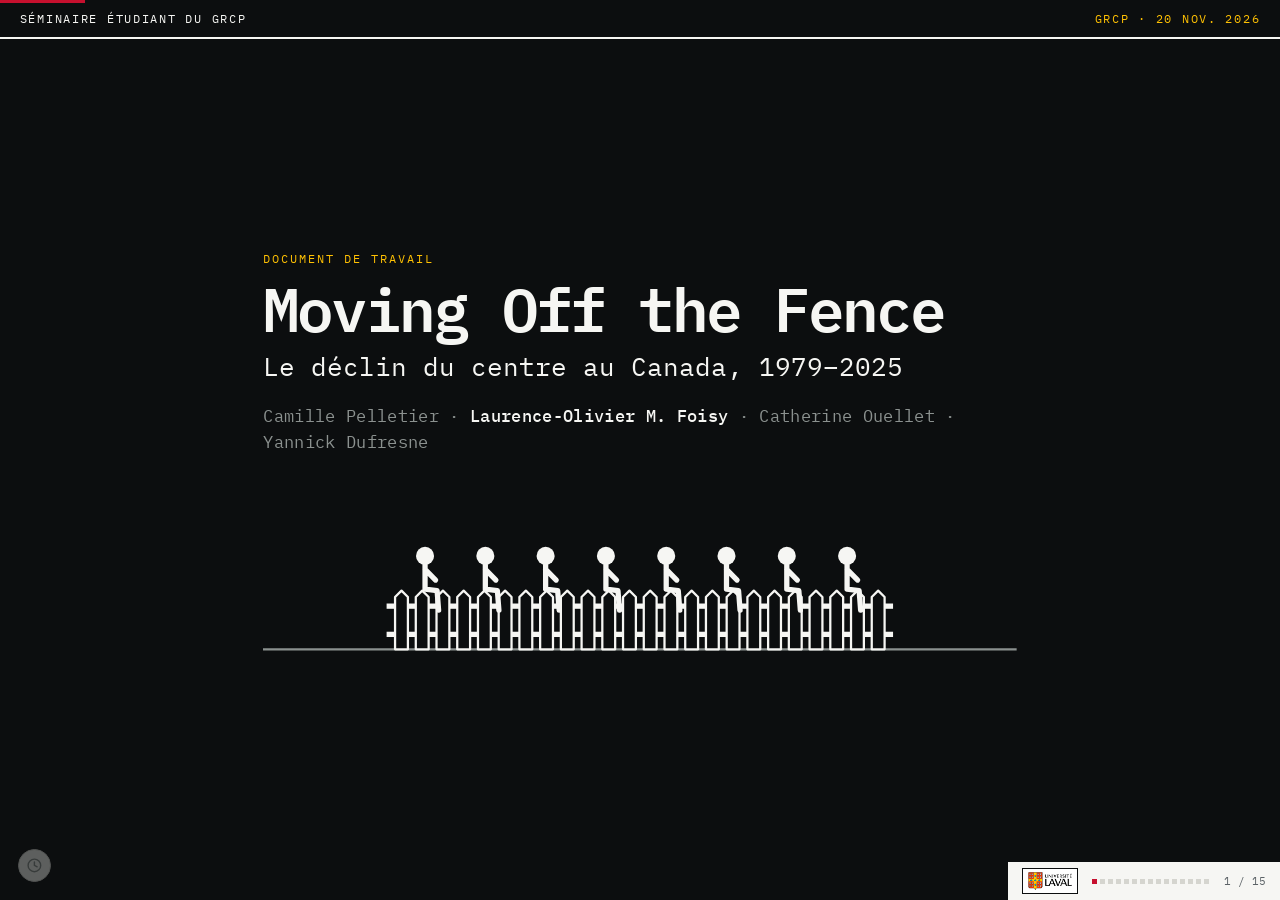
==== commit 36c33e28: "Presentations : deck GRCP v2 (« Moving Off the Fence ») — la clôture et l'ombre Co-Authored-By: Clau" ====
--- a/presentation_crumbling_center/index.html
+++ b/presentation_crumbling_center/index.html
@@ -4,31 +4,31 @@
     <meta charset="utf-8" />
     <meta name="viewport" content="width=device-width, initial-scale=1" />
     
-    <link href="./_app/immutable/entry/start.Ci0cQmwS.js" rel="modulepreload">
-		<link href="./_app/immutable/chunks/DURfMese.js" rel="modulepreload">
-		<link href="./_app/immutable/chunks/YZYNBjq6.js" rel="modulepreload">
-		<link href="./_app/immutable/entry/app.N0qBHv6h.js" rel="modulepreload">
+    <link href="./_app/immutable/entry/start.9CGuOD2M.js" rel="modulepreload">
+		<link href="./_app/immutable/chunks/t1U81maW.js" rel="modulepreload">
+		<link href="./_app/immutable/chunks/B_EYLQHV.js" rel="modulepreload">
+		<link href="./_app/immutable/entry/app.B43kty6x.js" rel="modulepreload">
 		<link href="./_app/immutable/chunks/xihTtKlq.js" rel="modulepreload">
-		<link href="./_app/immutable/nodes/0.JMLuW0On.js" rel="modulepreload">
-		<link href="./_app/immutable/nodes/2.5HicEw-n.js" rel="modulepreload">
+		<link href="./_app/immutable/nodes/0.B3xo5r2E.js" rel="modulepreload">
+		<link href="./_app/immutable/nodes/2.DcCWaQ5i.js" rel="modulepreload">
 		<!--1uha8ag--><!----><title>Moving Off the Fence · le déclin du centre au Canada</title>
 		<link href="./_app/immutable/assets/0.bJkrp2IN.css" rel="stylesheet">
-		<link href="./_app/immutable/assets/2.DTz6fx8-.css" rel="stylesheet">
+		<link href="./_app/immutable/assets/2.9AhUQ3OQ.css" rel="stylesheet">
   </head>
   <body data-sveltekit-preload-data="hover">
-    <div style="display: contents"><!--[--><!--[0--><!--[--><!--[--><div class="deck" style="--zoom: 1" tabindex="-1"><section class="diapo encre  "><div class="diapo-bandeau"><span>Séminaire étudiant du GRCP</span> <span class="droite">GRCP · 20 nov. 2026</span></div> <div class="diapo-in"><div class="titre"><p class="lieu">Document de travail</p> <h1>Moving Off the Fence</h1> <hr class="filet"/> <p class="sous">Le déclin du centre au Canada, 1979–2025</p> <p class="auteurs">Camille Pelletier · <b>Laurence-Olivier M. Foisy</b> · Catherine Ouellet · Yannick Dufresne</p></div><!----></div></section><!----> <section class="diapo   "><div class="diapo-bandeau"><span>Introduction</span> <span class="droite">GRCP · 20 nov. 2026</span></div> <div class="diapo-in"><div class="visuel cent svelte-9vs26n"><svg viewBox="0 0 1000 470" role="img" aria-label="Sur 100 Canadiens, 42 se plaçaient au centre en 1979, 21 en 2025." class="svelte-9vs26n"><text x="20" y="62" class="annee svelte-9vs26n">1979</text><text x="980" y="62" class="compte svelte-9vs26n">42<tspan class="sur svelte-9vs26n">/ 100 au centre</tspan></text><!--[--><circle r="9.5" class="pt svelte-9vs26n" style="transform: translate(69px, 382px); transition-delay: 0.25s"></circle><circle r="9.5" class="pt svelte-9vs26n" style="transform: translate(92px, 382px); transition-delay: 0.29s"></circle><circle r="9.5" class="pt svelte-9vs26n" style="transform: translate(233px, 382px); transition-delay: 0.22s"></circle><circle r="9.5" class="pt svelte-9vs26n" style="transform: translate(256px, 382px); transition-delay: 0.26s"></circle><circle r="9.5" class="pt svelte-9vs26n" style="transform: translate(279px, 382px); transition-delay: 0.29s"></circle><circle r="9.5" class="pt svelte-9vs26n" style="transform: translate(233px, 359px); transition-delay: 0.33s"></circle><circle r="9.5" class="pt svelte-9vs26n" style="transform: translate(256px, 359px); transition-delay: 0.36s"></circle><circle r="9.5" class="pt svelte-9vs26n" style="transform: translate(315px, 382px); transition-delay: 0.10s"></circle><circle r="9.5" class="pt svelte-9vs26n" style="transform: translate(338px, 382px); transition-delay: 0.14s"></circle><circle r="9.5" class="pt svelte-9vs26n" style="transform: translate(361px, 382px); transition-delay: 0.17s"></circle><circle r="9.5" class="pt svelte-9vs26n" style="transform: translate(315px, 359px); transition-delay: 0.21s"></circle><circle r="9.5" class="pt svelte-9vs26n" style="transform: translate(338px, 359px); transition-delay: 0.24s"></circle><circle r="9.5" class="pt svelte-9vs26n" style="transform: translate(361px, 359px); transition-delay: 0.28s"></circle><circle r="9.5" class="pt svelte-9vs26n" style="transform: translate(315px, 336px); transition-delay: 0.31s"></circle><circle r="9.5" class="pt svelte-9vs26n" style="transform: translate(338px, 336px); transition-delay: 0.10s"></circle><circle r="9.5" class="pt svelte-9vs26n" style="transform: translate(361px, 336px); transition-delay: 0.14s"></circle><circle r="9.5" class="pt svelte-9vs26n" style="transform: translate(315px, 313px); transition-delay: 0.17s"></circle><circle r="9.5" class="pt svelte-9vs26n" style="transform: translate(338px, 313px); transition-delay: 0.21s"></circle><circle r="9.5" class="pt svelte-9vs26n c" style="transform: translate(479px, 382px); transition-delay: 0.14s"></circle><circle r="9.5" class="pt svelte-9vs26n c" style="transform: translate(502px, 382px); transition-delay: 0.18s"></circle><circle r="9.5" class="pt svelte-9vs26n c" style="transform: translate(525px, 382px); transition-delay: 0.21s"></circle><circle r="9.5" class="pt svelte-9vs26n c" style="transform: translate(479px, 359px); transition-delay: 0.00s"></circle><circle r="9.5" class="pt svelte-9vs26n c" style="transform: translate(502px, 359px); transition-delay: 0.04s"></circle><circle r="9.5" class="pt svelte-9vs26n c" style="transform: translate(525px, 359px); transition-delay: 0.07s"></circle><circle r="9.5" class="pt svelte-9vs26n c" style="transform: translate(479px, 336px); transition-delay: 0.11s"></circle><circle r="9.5" class="pt svelte-9vs26n c" style="transform: translate(502px, 336px); transition-delay: 0.14s"></circle><circle r="9.5" class="pt svelte-9vs26n c" style="transform: translate(525px, 336px); transition-delay: 0.18s"></circle><circle r="9.5" class="pt svelte-9vs26n c" style="transform: translate(479px, 313px); transition-delay: 0.21s"></circle><circle r="9.5" class="pt svelte-9vs26n c" style="transform: translate(502px, 313px); transition-delay: 0.00s"></circle><circle r="9.5" class="pt svelte-9vs26n c" style="transform: translate(525px, 313px); transition-delay: 0.04s"></circle><circle r="9.5" class="pt svelte-9vs26n c" style="transform: translate(479px, 290px); transition-delay: 0.07s"></circle><circle r="9.5" class="pt svelte-9vs26n c" style="transform: translate(502px, 290px); transition-delay: 0.11s"></circle><circle r="9.5" class="pt svelte-9vs26n c" style="transform: translate(525px, 290px); transition-delay: 0.14s"></circle><circle r="9.5" class="pt svelte-9vs26n c" style="transform: translate(479px, 267px); transition-delay: 0.18s"></circle><circle r="9.5" class="pt svelte-9vs26n c" style="transform: translate(502px, 267px); transition-delay: 0.21s"></circle><circle r="9.5" class="pt svelte-9vs26n c" style="transform: translate(525px, 267px); transition-delay: 0.00s"></circle><circle r="9.5" class="pt svelte-9vs26n c" style="transform: translate(479px, 244px); transition-delay: 0.04s"></circle><circle r="9.5" class="pt svelte-9vs26n c" style="transform: translate(502px, 244px); transition-delay: 0.07s"></circle><circle r="9.5" class="pt svelte-9vs26n c" style="transform: translate(525px, 244px); transition-delay: 0.11s"></circle><circle r="9.5" class="pt svelte-9vs26n c" style="transform: translate(479px, 221px); transition-delay: 0.14s"></circle><circle r="9.5" class="pt svelte-9vs26n c" style="transform: translate(502px, 221px); transition-delay: 0.18s"></circle><circle r="9.5" class="pt svelte-9vs26n c" style="transform: translate(525px, 221px); transition-delay: 0.21s"></circle><circle r="9.5" class="pt svelte-9vs26n c" style="transform: translate(479px, 198px); transition-delay: 0.00s"></circle><circle r="9.5" class="pt svelte-9vs26n c" style="transform: translate(502px, 198px); transition-delay: 0.04s"></circle><circle r="9.5" class="pt svelte-9vs26n c" style="transform: translate(525px, 198px); transition-delay: 0.07s"></circle><circle r="9.5" class="pt svelte-9vs26n c" style="transform: translate(479px, 175px); transition-delay: 0.11s"></circle><circle r="9.5" class="pt svelte-9vs26n c" style="transform: translate(502px, 175px); transition-delay: 0.14s"></circle><circle r="9.5" class="pt svelte-9vs26n c" style="transform: translate(525px, 175px); transition-delay: 0.18s"></circle><circle r="9.5" class="pt svelte-9vs26n c" style="transform: translate(479px, 152px); transition-delay: 0.21s"></circle><circle r="9.5" class="pt svelte-9vs26n c" style="transform: translate(502px, 152px); transition-delay: 0.00s"></circle><circle r="9.5" class="pt svelte-9vs26n c" style="transform: translate(525px, 152px); transition-delay: 0.04s"></circle><circle r="9.5" class="pt svelte-9vs26n c" style="transform: translate(479px, 129px); transition-delay: 0.07s"></circle><circle r="9.5" class="pt svelte-9vs26n c" style="transform: translate(502px, 129px); transition-delay: 0.11s"></circle><circle r="9.5" class="pt svelte-9vs26n c" style="transform: translate(525px, 129px); transition-delay: 0.14s"></circle><circle r="9.5" class="pt svelte-9vs26n c" style="transform: translate(479px, 106px); transition-delay: 0.18s"></circle><circle r="9.5" class="pt svelte-9vs26n c" style="transform: translate(502px, 106px); transition-delay: 0.21s"></circle><circle r="9.5" class="pt svelte-9vs26n c" style="transform: translate(525px, 106px); transition-delay: 0.00s"></circle><circle r="9.5" class="pt svelte-9vs26n c" style="transform: translate(479px, 83px); transition-delay: 0.04s"></circle><circle r="9.5" class="pt svelte-9vs26n c" style="transform: translate(502px, 83px); transition-delay: 0.07s"></circle><circle r="9.5" class="pt svelte-9vs26n c" style="transform: translate(525px, 83px); transition-delay: 0.11s"></circle><circle r="9.5" class="pt svelte-9vs26n" style="transform: translate(643px, 382px); transition-delay: 0.24s"></circle><circle r="9.5" class="pt svelte-9vs26n" style="transform: translate(666px, 382px); transition-delay: 0.28s"></circle><circle r="9.5" class="pt svelte-9vs26n" style="transform: translate(689px, 382px); transition-delay: 0.31s"></circle><circle r="9.5" class="pt svelte-9vs26n" style="transform: translate(643px, 359px); transition-delay: 0.10s"></circle><circle r="9.5" class="pt svelte-9vs26n" style="transform: translate(666px, 359px); transition-delay: 0.14s"></circle><circle r="9.5" class="pt svelte-9vs26n" style="transform: translate(689px, 359px); transition-delay: 0.17s"></circle><circle r="9.5" class="pt svelte-9vs26n" style="transform: translate(643px, 336px); transition-delay: 0.21s"></circle><circle r="9.5" class="pt svelte-9vs26n" style="transform: translate(666px, 336px); transition-delay: 0.24s"></circle><circle r="9.5" class="pt svelte-9vs26n" style="transform: translate(689px, 336px); transition-delay: 0.28s"></circle><circle r="9.5" class="pt svelte-9vs26n" style="transform: translate(643px, 313px); transition-delay: 0.31s"></circle><circle r="9.5" class="pt svelte-9vs26n" style="transform: translate(666px, 313px); transition-delay: 0.10s"></circle><circle r="9.5" class="pt svelte-9vs26n" style="transform: translate(689px, 313px); transition-delay: 0.14s"></circle><circle r="9.5" class="pt svelte-9vs26n" style="transform: translate(643px, 290px); transition-delay: 0.17s"></circle><circle r="9.5" class="pt svelte-9vs26n" style="transform: translate(666px, 290px); transition-delay: 0.21s"></circle><circle r="9.5" class="pt svelte-9vs26n" style="transform: translate(689px, 290px); transition-delay: 0.24s"></circle><circle r="9.5" class="pt svelte-9vs26n" style="transform: translate(643px, 267px); transition-delay: 0.28s"></circle><circle r="9.5" class="pt svelte-9vs26n" style="transform: translate(666px, 267px); transition-delay: 0.31s"></circle><circle r="9.5" class="pt svelte-9vs26n" style="transform: translate(689px, 267px); transition-delay: 0.10s"></circle><circle r="9.5" class="pt svelte-9vs26n" style="transform: translate(643px, 244px); transition-delay: 0.14s"></circle><circle r="9.5" class="pt svelte-9vs26n" style="transform: translate(666px, 244px); transition-delay: 0.17s"></circle><circle r="9.5" class="pt svelte-9vs26n" style="transform: translate(689px, 244px); transition-delay: 0.21s"></circle><circle r="9.5" class="pt svelte-9vs26n" style="transform: translate(643px, 221px); transition-delay: 0.24s"></circle><circle r="9.5" class="pt svelte-9vs26n" style="transform: translate(725px, 382px); transition-delay: 0.33s"></circle><circle r="9.5" class="pt svelte-9vs26n" style="transform: translate(748px, 382px); transition-delay: 0.36s"></circle><circle r="9.5" class="pt svelte-9vs26n" style="transform: translate(771px, 382px); transition-delay: 0.15s"></circle><circle r="9.5" class="pt svelte-9vs26n" style="transform: translate(725px, 359px); transition-delay: 0.19s"></circle><circle r="9.5" class="pt svelte-9vs26n" style="transform: translate(748px, 359px); transition-delay: 0.22s"></circle><circle r="9.5" class="pt svelte-9vs26n" style="transform: translate(771px, 359px); transition-delay: 0.26s"></circle><circle r="9.5" class="pt svelte-9vs26n" style="transform: translate(725px, 336px); transition-delay: 0.29s"></circle><circle r="9.5" class="pt svelte-9vs26n" style="transform: translate(748px, 336px); transition-delay: 0.33s"></circle><circle r="9.5" class="pt svelte-9vs26n" style="transform: translate(771px, 336px); transition-delay: 0.36s"></circle><circle r="9.5" class="pt svelte-9vs26n" style="transform: translate(889px, 382px); transition-delay: 0.25s"></circle><circle r="9.5" class="pt svelte-9vs26n" style="transform: translate(912px, 382px); transition-delay: 0.29s"></circle><circle r="9.5" class="pt svelte-9vs26n" style="transform: translate(935px, 382px); transition-delay: 0.32s"></circle><circle r="9.5" class="pt svelte-9vs26n" style="transform: translate(889px, 359px); transition-delay: 0.35s"></circle><circle r="9.5" class="pt svelte-9vs26n" style="transform: translate(912px, 359px); transition-delay: 0.39s"></circle><circle r="9.5" class="pt svelte-9vs26n" style="transform: translate(935px, 359px); transition-delay: 0.43s"></circle><circle r="9.5" class="pt svelte-9vs26n" style="transform: translate(889px, 336px); transition-delay: 0.46s"></circle><circle r="9.5" class="pt svelte-9vs26n" style="transform: translate(912px, 336px); transition-delay: 0.25s"></circle><circle r="9.5" class="pt svelte-9vs26n" style="transform: translate(935px, 336px); transition-delay: 0.29s"></circle><!--]--><line x1="47" x2="957" y1="400" y2="400" class="axe svelte-9vs26n"></line><!--[--><text x="92" y="434" class="n svelte-9vs26n">0</text><text x="174" y="434" class="n svelte-9vs26n">1</text><text x="256" y="434" class="n svelte-9vs26n">2</text><text x="338" y="434" class="n svelte-9vs26n">3</text><text x="420" y="434" class="n svelte-9vs26n">4</text><text x="502" y="434" class="n svelte-9vs26n c">5</text><text x="584" y="434" class="n svelte-9vs26n">6</text><text x="666" y="434" class="n svelte-9vs26n">7</text><text x="748" y="434" class="n svelte-9vs26n">8</text><text x="830" y="434" class="n svelte-9vs26n">9</text><text x="912" y="434" class="n svelte-9vs26n">10</text><!--]--><text x="52" y="462" class="bout svelte-9vs26n">← gauche</text><text x="952" y="462" class="bout fin svelte-9vs26n">droite →</text><g class="r"><text x="338" y="120" class="gain svelte-9vs26n">modérés : 47 → 64</text><text x="871" y="190" class="gain gris svelte-9vs26n">extrêmes : 11 → 15</text></g></svg> <p class="src">CES 1979 (n = 2 069) et 2025 (n = 16 996), auto-positionnement 0–10, non pondéré. Chaque point garde son rang d’une année à l’autre : deux coupes, pas un panel.</p></div><!----></div></section><!----> <section class="diapo   "><div class="diapo-bandeau"><span>Introduction</span> <span class="droite">GRCP · 20 nov. 2026</span></div> <div class="diapo-in"><h2 class="q">Où sont-ils <em>allés</em> ?</h2> <div class="visuel sc svelte-469pao"><div class="panneaux svelte-469pao"><!--[--><figure class="pan svelte-469pao"><figcaption class="svelte-469pao"><b class="svelte-469pao">A</b> Vers les pôles</figcaption> <svg viewBox="0 0 440 260" aria-hidden="true" class="svelte-469pao"><path class="aire svelte-469pao" style="d: path('M20,200 L20.0,195.5 L26.7,194.5 L33.3,193.3 L40.0,191.9 L46.7,190.2 L53.3,188.4 L60.0,186.2 L66.7,183.7 L73.3,181.0 L80.0,177.9 L86.7,174.6 L93.3,170.9 L100.0,166.9 L106.7,162.6 L113.3,158.1 L120.0,153.3 L126.7,148.4 L133.3,143.3 L140.0,138.1 L146.7,132.9 L153.3,127.6 L160.0,122.0 L166.7,115.7 L173.3,107.8 L180.0,97.3 L186.7,83.2 L193.3,65.1 L200.0,44.4 L206.7,24.5 L213.3,9.9 L220.0,4.5 L226.7,9.9 L233.3,24.5 L240.0,44.4 L246.7,65.1 L253.3,83.2 L260.0,97.3 L266.7,107.8 L273.3,115.7 L280.0,122.0 L286.7,127.6 L293.3,132.9 L300.0,138.1 L306.7,143.3 L313.3,148.4 L320.0,153.3 L326.7,158.1 L333.3,162.6 L340.0,166.9 L346.7,170.9 L353.3,174.6 L360.0,177.9 L366.7,181.0 L373.3,183.7 L380.0,186.2 L386.7,188.4 L393.3,190.2 L400.0,191.9 L406.7,193.3 L413.3,194.5 L420.0,195.5 L420,200 Z')"></path><line x1="20" x2="420" y1="200" y2="200" class="axe svelte-469pao"></line><line x1="220" x2="220" y1="20" y2="200" class="milieu svelte-469pao"></line><text x="20" y="226" class="b svelte-469pao">gauche</text><text x="220" y="226" class="b m svelte-469pao">centre</text><text x="420" y="226" class="b f svelte-469pao">droite</text></svg> <p class="dit r svelte-469pao">ce que nos mesures savent voir</p> <p class="lit r svelte-469pao">divergence · tri · polarisation affective</p></figure><figure class="pan svelte-469pao"><figcaption class="svelte-469pao"><b class="svelte-469pao">B</b> Vers les modérés</figcaption> <svg viewBox="0 0 440 260" aria-hidden="true" class="svelte-469pao"><path class="aire svelte-469pao" style="d: path('M20,200 L20.0,195.5 L26.7,194.5 L33.3,193.3 L40.0,191.9 L46.7,190.2 L53.3,188.4 L60.0,186.2 L66.7,183.7 L73.3,181.0 L80.0,177.9 L86.7,174.6 L93.3,170.9 L100.0,166.9 L106.7,162.6 L113.3,158.1 L120.0,153.3 L126.7,148.4 L133.3,143.3 L140.0,138.1 L146.7,132.9 L153.3,127.6 L160.0,122.0 L166.7,115.7 L173.3,107.8 L180.0,97.3 L186.7,83.2 L193.3,65.1 L200.0,44.4 L206.7,24.5 L213.3,9.9 L220.0,4.5 L226.7,9.9 L233.3,24.5 L240.0,44.4 L246.7,65.1 L253.3,83.2 L260.0,97.3 L266.7,107.8 L273.3,115.7 L280.0,122.0 L286.7,127.6 L293.3,132.9 L300.0,138.1 L306.7,143.3 L313.3,148.4 L320.0,153.3 L326.7,158.1 L333.3,162.6 L340.0,166.9 L346.7,170.9 L353.3,174.6 L360.0,177.9 L366.7,181.0 L373.3,183.7 L380.0,186.2 L386.7,188.4 L393.3,190.2 L400.0,191.9 L406.7,193.3 L413.3,194.5 L420.0,195.5 L420,200 Z')"></path><line x1="20" x2="420" y1="200" y2="200" class="axe svelte-469pao"></line><line x1="220" x2="220" y1="20" y2="200" class="milieu svelte-469pao"></line><text x="20" y="226" class="b svelte-469pao">gauche</text><text x="220" y="226" class="b m svelte-469pao">centre</text><text x="420" y="226" class="b f svelte-469pao">droite</text></svg> <p class="dit r svelte-469pao">ce qu’elles voient mal</p> <p class="lit r svelte-469pao">la distribution reste unimodale</p></figure><!--]--></div> <p class="schema-tag">schéma · données fictives</p></div><!----><!----></div></section><!----> <section class="diapo   "><div class="diapo-bandeau"><span>Deux centrismes</span> <span class="droite">GRCP · 20 nov. 2026</span></div> <div class="diapo-in"><h2 class="q">Se dire au centre ≠ <em>être</em> au centre</h2> <div class="visuel rep svelte-1b666mv"><svg viewBox="0 0 1000 486" role="img" aria-label="Une répondante de 2025 se place à 5 sur 10, mais la moyenne de ses neuf réponses vaut 0,28 sur une échelle de 0 à 1." class="svelte-1b666mv"><line x1="660" x2="660" y1="34" y2="416" class="moi svelte-1b666mv"></line><text x="660" y="24" class="moi-t svelte-1b666mv">elle se place à 5 sur 10</text><!--[--><text x="336" y="85" class="item r svelte-1b666mv" style="transition-delay: 0s">Responsabilité individuelle</text><line x1="360" x2="960" y1="78" y2="78" class="rail r svelte-1b666mv"></line><circle r="11" class="rep-pt svelte-1b666mv" style="transform: translate(510px, -16px); transition-delay: 0s"></circle><text x="336" y="123" class="item r svelte-1b666mv" style="transition-delay: 0s">Niveau de vie décent</text><line x1="360" x2="960" y1="116" y2="116" class="rail r svelte-1b666mv"></line><circle r="11" class="rep-pt svelte-1b666mv" style="transform: translate(360px, -16px); transition-delay: 0s"></circle><text x="336" y="161" class="item r svelte-1b666mv" style="transition-delay: 0s">Écart riches-pauvres</text><line x1="360" x2="960" y1="154" y2="154" class="rail r svelte-1b666mv"></line><circle r="11" class="rep-pt svelte-1b666mv" style="transform: translate(660px, -16px); transition-delay: 0s"></circle><text x="336" y="199" class="item r svelte-1b666mv" style="transition-delay: 0s">Égalité des droits</text><line x1="360" x2="960" y1="192" y2="192" class="rail r svelte-1b666mv"></line><circle r="11" class="rep-pt svelte-1b666mv" style="transform: translate(360px, -16px); transition-delay: 0s"></circle><text x="336" y="237" class="item r svelte-1b666mv" style="transition-delay: 0s">Pour les femmes</text><line x1="360" x2="960" y1="230" y2="230" class="rail r svelte-1b666mv"></line><circle r="11" class="rep-pt svelte-1b666mv" style="transform: translate(510px, -16px); transition-delay: 0s"></circle><text x="336" y="275" class="item r svelte-1b666mv" style="transition-delay: 0s">Femmes au Parlement</text><line x1="360" x2="960" y1="268" y2="268" class="rail r svelte-1b666mv"></line><circle r="11" class="rep-pt svelte-1b666mv" style="transform: translate(510px, -16px); transition-delay: 0s"></circle><text x="336" y="313" class="item r svelte-1b666mv" style="transition-delay: 0s">Niveaux d’immigration</text><line x1="360" x2="960" y1="306" y2="306" class="rail r svelte-1b666mv"></line><circle r="11" class="rep-pt svelte-1b666mv" style="transform: translate(960px, -16px); transition-delay: 0s"></circle><text x="336" y="351" class="item r svelte-1b666mv" style="transition-delay: 0s">Minorités racisées</text><line x1="360" x2="960" y1="344" y2="344" class="rail r svelte-1b666mv"></line><circle r="11" class="rep-pt svelte-1b666mv" style="transform: translate(510px, -16px); transition-delay: 0s"></circle><text x="336" y="389" class="item r svelte-1b666mv" style="transition-delay: 0s">Intégration des immigrants</text><line x1="360" x2="960" y1="382" y2="382" class="rail r svelte-1b666mv"></line><circle r="11" class="rep-pt svelte-1b666mv" style="transform: translate(360px, -16px); transition-delay: 0s"></circle><!--]--><g class="r"><line x1="526.6800000000001" x2="526.6800000000001" y1="34" y2="416" class="moy svelte-1b666mv"></line><text x="526.6800000000001" y="448" class="moy-t svelte-1b666mv">ses réponses : 0,28</text><line x1="534.6800000000001" x2="652" y1="424" y2="424" class="ecart svelte-1b666mv"></line></g><text x="360" y="478" class="bout svelte-1b666mv">0 · gauche</text><text x="960" y="478" class="bout f svelte-1b666mv">droite · 1</text></svg></div><!----><!----></div></section><!----> <section class="diapo   "><div class="diapo-bandeau"><span>Questions</span> <span class="droite">GRCP · 20 nov. 2026</span></div> <div class="diapo-in"><ol class="qs-num"><li><span>Le centre a-t-il <strong>décliné</strong> ?</span></li> <li><span>Vers où sont partis les centristes ?</span></li> <li><span>Qui est parti : de vrais centristes, ou des <strong>étiquettes</strong> ?</span></li></ol><!----></div></section><!---->  <section class="diapo   "><div class="diapo-bandeau"><span>Méthode · données</span> <span class="droite">GRCP · 20 nov. 2026</span></div> <div class="diapo-in"><h2 class="q">46 ans d’Études électorales canadiennes</h2> <div class="visuel vag svelte-uqm370"><svg viewBox="0 0 1000 490" role="img" aria-label="Seize vagues de l'Étude électorale canadienne, de 1965 à 2025; douze servent à l'auto-positionnement, neuf à l'échelle d'enjeux." class="svelte-uqm370"><line x1="40" x2="980" y1="300" y2="300" class="axe svelte-uqm370"></line><!--[--><g style="transform: translate(60px, 300px)"><g class="r"><rect x="-13" y="0" width="26" height="0" class="barre svelte-uqm370" style="transform: scaleY(0)"></rect><text y="-10" class="n svelte-uqm370" transform="rotate(-90 0 -10)" x="0">0</text></g><circle r="9" class="vague svelte-uqm370"></circle><text y="36" class="an svelte-uqm370">1965</text><!--[0--><g class="r"><line x1="-12" y1="-12" x2="12" y2="12" class="croix svelte-uqm370"></line><line x1="-12" y1="12" x2="12" y2="-12" class="croix svelte-uqm370"></line></g><!--]--></g><g style="transform: translate(105px, 300px)"><g class="r"><rect x="-13" y="0" width="26" height="0" class="barre svelte-uqm370" style="transform: scaleY(0)"></rect><text y="-10" class="n svelte-uqm370" transform="rotate(-90 0 -10)" x="0">0</text></g><circle r="9" class="vague svelte-uqm370"></circle><text y="58" class="an svelte-uqm370">1968</text><!--[0--><g class="r"><line x1="-12" y1="-12" x2="12" y2="12" class="croix svelte-uqm370"></line><line x1="-12" y1="12" x2="12" y2="-12" class="croix svelte-uqm370"></line></g><!--]--></g><g style="transform: translate(270px, 300px)"><g class="r"><rect x="-13" y="-39.835571845931085" width="26" height="39.835571845931085" class="barre svelte-uqm370" style="transform: scaleY(0)"></rect><text y="-49.835571845931085" class="n svelte-uqm370" transform="rotate(-90 0 -49.835571845931085)" x="0">2 069</text></g><circle r="9" class="vague svelte-uqm370"></circle><text y="36" class="an svelte-uqm370">1979</text><!--[-1--><!--]--></g><g style="transform: translate(345px, 300px)"><g class="r"><rect x="-13" y="-37.86129472689107" width="26" height="37.86129472689107" class="barre svelte-uqm370" style="transform: scaleY(0)"></rect><text y="-47.86129472689107" class="n svelte-uqm370" transform="rotate(-90 0 -47.86129472689107)" x="0">1 869</text></g><circle r="9" class="vague svelte-uqm370"></circle><text y="58" class="an svelte-uqm370">1984</text><!--[-1--><!--]--></g><g style="transform: translate(405px, 300px)"><g class="r"><rect x="-13" y="-22.73635066735511" width="26" height="22.73635066735511" class="barre svelte-uqm370" style="transform: scaleY(0)"></rect><text y="-32.73635066735511" class="n svelte-uqm370" transform="rotate(-90 0 -32.73635066735511)" x="0">674</text></g><circle r="9" class="vague svelte-uqm370"></circle><text y="36" class="an svelte-uqm370">1988</text><!--[-1--><!--]--></g><g style="transform: translate(480px, 300px)"><g class="r"><rect x="-13" y="0" width="26" height="0" class="barre svelte-uqm370" style="transform: scaleY(0)"></rect><text y="-10" class="n svelte-uqm370" transform="rotate(-90 0 -10)" x="0">0</text></g><circle r="9" class="vague svelte-uqm370"></circle><text y="58" class="an svelte-uqm370">1993</text><!--[0--><g class="r"><line x1="-12" y1="-12" x2="12" y2="12" class="croix svelte-uqm370"></line><line x1="-12" y1="12" x2="12" y2="-12" class="croix svelte-uqm370"></line></g><!--]--></g><g style="transform: translate(540px, 300px)"><g class="r"><rect x="-13" y="-31.08680458239017" width="26" height="31.08680458239017" class="barre svelte-uqm370" style="transform: scaleY(0)"></rect><text y="-41.08680458239017" class="n svelte-uqm370" transform="rotate(-90 0 -41.08680458239017)" x="0">1 260</text></g><circle r="9" class="vague svelte-uqm370"></circle><text y="36" class="an svelte-uqm370">1997</text><!--[-1--><!--]--></g><g style="transform: translate(585px, 300px)"><g class="r"><rect x="-13" y="0" width="26" height="0" class="barre svelte-uqm370" style="transform: scaleY(0)"></rect><text y="-10" class="n svelte-uqm370" transform="rotate(-90 0 -10)" x="0">0</text></g><circle r="9" class="vague svelte-uqm370"></circle><text y="58" class="an svelte-uqm370">2000</text><!--[0--><g class="r"><line x1="-12" y1="-12" x2="12" y2="12" class="croix svelte-uqm370"></line><line x1="-12" y1="12" x2="12" y2="-12" class="croix svelte-uqm370"></line></g><!--]--></g><g style="transform: translate(645px, 300px)"><g class="r"><rect x="-13" y="-33.839248870392396" width="26" height="33.839248870392396" class="barre svelte-uqm370" style="transform: scaleY(0)"></rect><text y="-43.839248870392396" class="n svelte-uqm370" transform="rotate(-90 0 -43.839248870392396)" x="0">1 493</text></g><circle r="9" class="vague svelte-uqm370"></circle><text y="36" class="an svelte-uqm370">2004</text><!--[-1--><!--]--></g><g style="transform: translate(675px, 300px)"><g class="r"><rect x="-13" y="-33.839248870392396" width="26" height="33.839248870392396" class="barre svelte-uqm370" style="transform: scaleY(0)"></rect><text y="-43.839248870392396" class="n svelte-uqm370" transform="rotate(-90 0 -43.839248870392396)" x="0">1 493</text></g><circle r="9" class="vague svelte-uqm370"></circle><text y="58" class="an svelte-uqm370">2006</text><!--[-1--><!--]--></g><g style="transform: translate(705px, 300px)"><g class="r"><rect x="-13" y="-36.74067614896715" width="26" height="36.74067614896715" class="barre svelte-uqm370" style="transform: scaleY(0)"></rect><text y="-46.74067614896715" class="n svelte-uqm370" transform="rotate(-90 0 -46.74067614896715)" x="0">1 760</text></g><circle r="9" class="vague svelte-uqm370"></circle><text y="36" class="an svelte-uqm370">2008</text><!--[-1--><!--]--></g><g style="transform: translate(750px, 300px)"><g class="r"><rect x="-13" y="-33.771184606635856" width="26" height="33.771184606635856" class="barre svelte-uqm370" style="transform: scaleY(0)"></rect><text y="-43.771184606635856" class="n svelte-uqm370" transform="rotate(-90 0 -43.771184606635856)" x="0">1 487</text></g><circle r="9" class="vague svelte-uqm370"></circle><text y="58" class="an svelte-uqm370">2011</text><!--[-1--><!--]--></g><g style="transform: translate(810px, 300px)"><g class="r"><rect x="-13" y="-54.19886570681253" width="26" height="54.19886570681253" class="barre svelte-uqm370" style="transform: scaleY(0)"></rect><text y="-64.19886570681254" class="n svelte-uqm370" transform="rotate(-90 0 -64.19886570681254)" x="0">3 830</text></g><circle r="9" class="vague svelte-uqm370"></circle><text y="36" class="an svelte-uqm370">2015</text><!--[-1--><!--]--></g><g style="transform: translate(870px, 300px)"><g class="r"><rect x="-13" y="-150" width="26" height="150" class="barre svelte-uqm370" style="transform: scaleY(0)"></rect><text y="-160" class="n svelte-uqm370" transform="rotate(-90 0 -160)" x="0">29 336</text></g><circle r="9" class="vague svelte-uqm370"></circle><text y="58" class="an svelte-uqm370">2019</text><!--[-1--><!--]--></g><g style="transform: translate(900px, 300px)"><g class="r"><rect x="-13" y="-117.73509399867342" width="26" height="117.73509399867342" class="barre svelte-uqm370" style="transform: scaleY(0)"></rect><text y="-127.73509399867342" class="n svelte-uqm370" transform="rotate(-90 0 -127.73509399867342)" x="0">18 073</text></g><circle r="9" class="vague svelte-uqm370"></circle><text y="36" class="an svelte-uqm370">2021</text><!--[-1--><!--]--></g><g style="transform: translate(960px, 300px)"><g class="r"><rect x="-13" y="-114.17319956201383" width="26" height="114.17319956201383" class="barre svelte-uqm370" style="transform: scaleY(0)"></rect><text y="-124.17319956201383" class="n svelte-uqm370" transform="rotate(-90 0 -124.17319956201383)" x="0">16 996</text></g><circle r="9" class="vague svelte-uqm370"></circle><text y="58" class="an svelte-uqm370">2025</text><!--[-1--><!--]--></g><!--]--><g class="r"><text x="82.5" y="260" class="pourquoi svelte-uqm370">variables nécessaires absentes</text><text x="480" y="260" class="pourquoi svelte-uqm370">idem</text><text x="585" y="226" class="pourquoi svelte-uqm370">2000 : gauche / centre / droite</text></g><g class="r"><line x1="270" x2="960" y1="392" y2="392" class="bande auto svelte-uqm370"></line><text x="270" y="424" class="bt svelte-uqm370">auto-positionnement · 12 vagues</text></g><g class="r"><line x1="540" x2="960" y1="442" y2="442" class="bande ech svelte-uqm370"></line><text x="960" y="474" class="bt f acc svelte-uqm370">échelle d’enjeux · 9 vagues</text></g></svg> <p class="src">Étude électorale canadienne (CES). Barres : n de l’auto-positionnement, échelle en racine carrée. Dans le modèle, n = 1 259 (1997) à 12 993 (2021).</p></div><!----><!----></div></section><!----> <section class="diapo   "><div class="diapo-bandeau"><span>Méthode · mesure 1</span> <span class="droite">GRCP · 20 nov. 2026</span></div> <div class="diapo-in"><h2 class="q">L’<em>étiquette</em> : l’auto-positionnement</h2> <div class="visuel rg svelte-w18xwy"><p class="question svelte-w18xwy">« Où vous placeriez-vous sur une échelle de 0 (gauche) à 10 (droite) ? »</p> <svg viewBox="0 0 1000 270" role="img" aria-label="Échelle de 0 à 10 : extrême gauche 0 et 1, gauche 2 à 4, centre 5, droite 6 à 8, extrême droite 9 et 10." class="svelte-w18xwy"><!--[--><rect x="58" y="70" width="64" height="64" class="case  svelte-w18xwy" style="transition-delay: 0s"></rect><text x="90" y="112" class="k  svelte-w18xwy">0</text><rect x="140" y="70" width="64" height="64" class="case  svelte-w18xwy" style="transition-delay: 0s"></rect><text x="172" y="112" class="k  svelte-w18xwy">1</text><rect x="222" y="70" width="64" height="64" class="case  svelte-w18xwy" style="transition-delay: 0s"></rect><text x="254" y="112" class="k  svelte-w18xwy">2</text><rect x="304" y="70" width="64" height="64" class="case  svelte-w18xwy" style="transition-delay: 0s"></rect><text x="336" y="112" class="k  svelte-w18xwy">3</text><rect x="386" y="70" width="64" height="64" class="case  svelte-w18xwy" style="transition-delay: 0s"></rect><text x="418" y="112" class="k  svelte-w18xwy">4</text><rect x="468" y="70" width="64" height="64" class="case  svelte-w18xwy" style="transition-delay: 0s"></rect><text x="500" y="112" class="k  svelte-w18xwy">5</text><rect x="550" y="70" width="64" height="64" class="case  svelte-w18xwy" style="transition-delay: 0s"></rect><text x="582" y="112" class="k  svelte-w18xwy">6</text><rect x="632" y="70" width="64" height="64" class="case  svelte-w18xwy" style="transition-delay: 0s"></rect><text x="664" y="112" class="k  svelte-w18xwy">7</text><rect x="714" y="70" width="64" height="64" class="case  svelte-w18xwy" style="transition-delay: 0s"></rect><text x="746" y="112" class="k  svelte-w18xwy">8</text><rect x="796" y="70" width="64" height="64" class="case  svelte-w18xwy" style="transition-delay: 0s"></rect><text x="828" y="112" class="k  svelte-w18xwy">9</text><rect x="878" y="70" width="64" height="64" class="case  svelte-w18xwy" style="transition-delay: 0s"></rect><text x="910" y="112" class="k  svelte-w18xwy">10</text><!--]--><!--[--><g class="r svelte-w18xwy" style="transition-delay: 0.4s"><line x1="58" x2="204" y1="156" y2="156" class="acc ext svelte-w18xwy"></line><text x="131" y="190" class="gt ext svelte-w18xwy">extrême gauche</text></g><g class="r svelte-w18xwy" style="transition-delay: 0.5s"><line x1="222" x2="450" y1="156" y2="156" class="acc mod svelte-w18xwy"></line><text x="336" y="190" class="gt mod svelte-w18xwy">gauche</text></g><g class="r svelte-w18xwy" style="transition-delay: 0.6000000000000001s"><line x1="468" x2="532" y1="156" y2="156" class="acc c svelte-w18xwy"></line><text x="500" y="190" class="gt c svelte-w18xwy">centre</text></g><g class="r svelte-w18xwy" style="transition-delay: 0.7000000000000001s"><line x1="550" x2="778" y1="156" y2="156" class="acc mod svelte-w18xwy"></line><text x="664" y="190" class="gt mod svelte-w18xwy">droite</text></g><g class="r svelte-w18xwy" style="transition-delay: 0.8s"><line x1="796" x2="942" y1="156" y2="156" class="acc ext svelte-w18xwy"></line><text x="869" y="190" class="gt ext svelte-w18xwy">extrême droite</text></g><!--]--><g class="r svelte-w18xwy"><text x="500" y="48" class="note c svelte-w18xwy">exactement 5</text><text x="131" y="230" class="note svelte-w18xwy">1 et 9 comptent</text><text x="869" y="230" class="note svelte-w18xwy">comme extrêmes</text></g></svg></div><!----><!----></div></section><!----> <section class="diapo   "><div class="diapo-bandeau"><span>Méthode · mesure 2</span> <span class="droite">GRCP · 20 nov. 2026</span></div> <div class="diapo-in"><h2 class="q">Les <em>idées</em> : une échelle d’enjeux</h2> <div class="visuel echl svelte-1dytiyf"><svg viewBox="0 0 1000 430" role="img" aria-label="Neuf questions sur l'économie, l'égalité et l'immigration, ramenées de 0 à 1, puis moyennées en une seule échelle arrondie au dixième." class="svelte-1dytiyf"><!--[--><text x="95" y="37" class="it svelte-1dytiyf">Niveau de vie décent</text><g class="r" style="transition-delay: 0s"><line x1="450" x2="600" y1="30" y2="30" class="mini svelte-1dytiyf"></line><text x="442" y="36" class="b0 svelte-1dytiyf">0</text><text x="608" y="36" class="b1 svelte-1dytiyf">1</text></g><path d="M626,30 C690,30 670,204 740,204" pathLength="1" class="trace fil svelte-1dytiyf" style="transition-delay: 0s"></path><text x="95" y="77" class="it svelte-1dytiyf">Écart riches-pauvres</text><g class="r" style="transition-delay: 0s"><line x1="450" x2="600" y1="70" y2="70" class="mini svelte-1dytiyf"></line><text x="442" y="76" class="b0 svelte-1dytiyf">0</text><text x="608" y="76" class="b1 svelte-1dytiyf">1</text></g><path d="M626,70 C690,70 670,204 740,204" pathLength="1" class="trace fil svelte-1dytiyf" style="transition-delay: 0s"></path><text x="95" y="117" class="it svelte-1dytiyf">Responsabilité individuelle</text><g class="r" style="transition-delay: 0s"><line x1="450" x2="600" y1="110" y2="110" class="mini svelte-1dytiyf"></line><text x="442" y="116" class="b0 svelte-1dytiyf">0</text><text x="608" y="116" class="b1 svelte-1dytiyf">1</text></g><path d="M626,110 C690,110 670,204 740,204" pathLength="1" class="trace fil svelte-1dytiyf" style="transition-delay: 0s"></path><text x="95" y="171" class="it svelte-1dytiyf">Minorités racisées</text><g class="r" style="transition-delay: 0s"><line x1="450" x2="600" y1="164" y2="164" class="mini svelte-1dytiyf"></line><text x="442" y="170" class="b0 svelte-1dytiyf">0</text><text x="608" y="170" class="b1 svelte-1dytiyf">1</text></g><path d="M626,164 C690,164 670,204 740,204" pathLength="1" class="trace fil svelte-1dytiyf" style="transition-delay: 0s"></path><text x="95" y="211" class="it svelte-1dytiyf">Égalité des droits</text><g class="r" style="transition-delay: 0s"><line x1="450" x2="600" y1="204" y2="204" class="mini svelte-1dytiyf"></line><text x="442" y="210" class="b0 svelte-1dytiyf">0</text><text x="608" y="210" class="b1 svelte-1dytiyf">1</text></g><path d="M626,204 C690,204 670,204 740,204" pathLength="1" class="trace fil svelte-1dytiyf" style="transition-delay: 0s"></path><text x="95" y="251" class="it svelte-1dytiyf">Pour les femmes</text><g class="r" style="transition-delay: 0s"><line x1="450" x2="600" y1="244" y2="244" class="mini svelte-1dytiyf"></line><text x="442" y="250" class="b0 svelte-1dytiyf">0</text><text x="608" y="250" class="b1 svelte-1dytiyf">1</text></g><path d="M626,244 C690,244 670,204 740,204" pathLength="1" class="trace fil svelte-1dytiyf" style="transition-delay: 0s"></path><text x="95" y="291" class="it svelte-1dytiyf">Femmes au Parlement</text><g class="r" style="transition-delay: 0s"><line x1="450" x2="600" y1="284" y2="284" class="mini svelte-1dytiyf"></line><text x="442" y="290" class="b0 svelte-1dytiyf">0</text><text x="608" y="290" class="b1 svelte-1dytiyf">1</text></g><path d="M626,284 C690,284 670,204 740,204" pathLength="1" class="trace fil svelte-1dytiyf" style="transition-delay: 0s"></path><text x="95" y="345" class="it svelte-1dytiyf">Intégration des immigrants</text><g class="r" style="transition-delay: 0s"><line x1="450" x2="600" y1="338" y2="338" class="mini svelte-1dytiyf"></line><text x="442" y="344" class="b0 svelte-1dytiyf">0</text><text x="608" y="344" class="b1 svelte-1dytiyf">1</text></g><path d="M626,338 C690,338 670,204 740,204" pathLength="1" class="trace fil svelte-1dytiyf" style="transition-delay: 0s"></path><text x="95" y="385" class="it svelte-1dytiyf">Niveaux d’immigration</text><g class="r" style="transition-delay: 0s"><line x1="450" x2="600" y1="378" y2="378" class="mini svelte-1dytiyf"></line><text x="442" y="384" class="b0 svelte-1dytiyf">0</text><text x="608" y="384" class="b1 svelte-1dytiyf">1</text></g><path d="M626,378 C690,378 670,204 740,204" pathLength="1" class="trace fil svelte-1dytiyf" style="transition-delay: 0s"></path><!--]--><!--[--><path d="M80,18 L70,18 L70,122 L80,122" class="acco svelte-1dytiyf"></path><text x="56" y="70" class="dom svelte-1dytiyf" transform="rotate(-90 56 70)">éco</text><path d="M80,152 L70,152 L70,296 L80,296" class="acco svelte-1dytiyf"></path><text x="56" y="224" class="dom svelte-1dytiyf" transform="rotate(-90 56 224)">égalité</text><path d="M80,326 L70,326 L70,390 L80,390" class="acco svelte-1dytiyf"></path><text x="56" y="358" class="dom svelte-1dytiyf" transform="rotate(-90 56 358)">immigration</text><!--]--><g class="r"><rect x="740" y="164" width="240" height="80" class="boite svelte-1dytiyf"></rect><text x="860" y="198" class="moy svelte-1dytiyf">moyenne</text><text x="860" y="228" class="moy-s svelte-1dytiyf">≥ 4 réponses sur 9</text></g><g class="r"><!--[--><rect x="742" y="280" width="17.818181818181817" height="26" class="cran svelte-1dytiyf"></rect><rect x="763.8181818181819" y="280" width="17.818181818181817" height="26" class="cran svelte-1dytiyf"></rect><rect x="785.6363636363636" y="280" width="17.818181818181817" height="26" class="cran svelte-1dytiyf"></rect><rect x="807.4545454545455" y="280" width="17.818181818181817" height="26" class="cran svelte-1dytiyf"></rect><rect x="829.2727272727273" y="280" width="17.818181818181817" height="26" class="cran svelte-1dytiyf"></rect><rect x="851.0909090909091" y="280" width="17.818181818181817" height="26" class="cran svelte-1dytiyf c"></rect><rect x="872.9090909090909" y="280" width="17.818181818181817" height="26" class="cran svelte-1dytiyf"></rect><rect x="894.7272727272727" y="280" width="17.818181818181817" height="26" class="cran svelte-1dytiyf"></rect><rect x="916.5454545454545" y="280" width="17.818181818181817" height="26" class="cran svelte-1dytiyf"></rect><rect x="938.3636363636364" y="280" width="17.818181818181817" height="26" class="cran svelte-1dytiyf"></rect><rect x="960.1818181818181" y="280" width="17.818181818181817" height="26" class="cran svelte-1dytiyf"></rect><!--]--><text x="860" y="336" class="moy-s svelte-1dytiyf">arrondie : 0 · 0,1 · … · 1</text><text x="860" y="362" class="moy-s acc svelte-1dytiyf">centre = 0,5</text></g></svg></div><!----><!----></div></section><!----> <section class="diapo   "><div class="diapo-bandeau"><span>Méthode · validation</span> <span class="droite">GRCP · 20 nov. 2026</span></div> <div class="diapo-in"><h2 class="q">L’échelle tient-elle ?</h2> <div class="visuel val svelte-13ygasu"><svg viewBox="0 0 1000 430" role="img" aria-label="Les neuf questions saturent un même facteur (de 0,43 à 0,71). Alpha 0,79. La corrélation avec l'auto-positionnement passe de 0,38 en 1997 à 0,52 en 2025." class="svelte-13ygasu"><text x="20" y="20" class="tt svelte-13ygasu">saturations, un facteur</text><!--[--><text x="236" y="58" class="it svelte-13ygasu">Minorités racisées</text><rect x="250" y="44" width="155.496" height="22" class="sat svelte-13ygasu" style="transform: scaleX(0); transition-delay: 0s"></rect><text x="413.496" y="61" class="v r svelte-13ygasu">0,71</text><text x="236" y="96" class="it svelte-13ygasu">Égalité des droits</text><rect x="250" y="82" width="139.26" height="22" class="sat svelte-13ygasu" style="transform: scaleX(0); transition-delay: 0s"></rect><text x="397.26" y="99" class="v r svelte-13ygasu">0,63</text><text x="236" y="134" class="it svelte-13ygasu">Pour les femmes</text><rect x="250" y="120" width="129.57999999999998" height="22" class="sat svelte-13ygasu" style="transform: scaleX(0); transition-delay: 0s"></rect><text x="387.58" y="137" class="v r svelte-13ygasu">0,59</text><text x="236" y="172" class="it svelte-13ygasu">Intégration des immigrants</text><rect x="250" y="158" width="129.536" height="22" class="sat svelte-13ygasu" style="transform: scaleX(0); transition-delay: 0s"></rect><text x="387.536" y="175" class="v r svelte-13ygasu">0,59</text><text x="236" y="210" class="it svelte-13ygasu">Niveau de vie décent</text><rect x="250" y="196" width="112.684" height="22" class="sat svelte-13ygasu" style="transform: scaleX(0); transition-delay: 0s"></rect><text x="370.68399999999997" y="213" class="v r svelte-13ygasu">0,51</text><text x="236" y="248" class="it svelte-13ygasu">Écart riches-pauvres</text><rect x="250" y="234" width="112.33200000000001" height="22" class="sat svelte-13ygasu" style="transform: scaleX(0); transition-delay: 0s"></rect><text x="370.332" y="251" class="v r svelte-13ygasu">0,51</text><text x="236" y="286" class="it svelte-13ygasu">Niveaux d’immigration</text><rect x="250" y="272" width="99.176" height="22" class="sat svelte-13ygasu" style="transform: scaleX(0); transition-delay: 0s"></rect><text x="357.176" y="289" class="v r svelte-13ygasu">0,45</text><text x="236" y="324" class="it svelte-13ygasu">Responsabilité individuelle</text><rect x="250" y="310" width="96.38199999999999" height="22" class="sat svelte-13ygasu" style="transform: scaleX(0); transition-delay: 0s"></rect><text x="354.382" y="327" class="v r svelte-13ygasu">0,44</text><text x="236" y="362" class="it svelte-13ygasu">Femmes au Parlement</text><rect x="250" y="348" width="94.49" height="22" class="sat svelte-13ygasu" style="transform: scaleX(0); transition-delay: 0s"></rect><text x="352.49" y="365" class="v r svelte-13ygasu">0,43</text><!--]--><g class="r"><text x="20" y="422" class="alpha svelte-13ygasu">α = 0,79   ω = 0,79</text></g><g class="r"><text x="600" y="40" class="tt svelte-13ygasu">corrélation avec l’auto-positionnement</text><!--[--><line x1="600" x2="960" y1="360" y2="360" class="grille svelte-13ygasu"></line><text x="590" y="366" class="ty svelte-13ygasu">0,0</text><line x1="600" x2="960" y1="266.66666666666663" y2="266.66666666666663" class="grille svelte-13ygasu"></line><text x="590" y="272.66666666666663" class="ty svelte-13ygasu">0,2</text><line x1="600" x2="960" y1="173.33333333333331" y2="173.33333333333331" class="grille svelte-13ygasu"></line><text x="590" y="179.33333333333331" class="ty svelte-13ygasu">0,4</text><line x1="600" x2="960" y1="80" y2="80" class="grille svelte-13ygasu"></line><text x="590" y="86" class="ty svelte-13ygasu">0,6</text><!--]--><!--[--><text x="600" y="390" class="tx svelte-13ygasu">1997</text><text x="780" y="390" class="tx svelte-13ygasu">2011</text><text x="960" y="390" class="tx svelte-13ygasu">2025</text><!--]--><path d="M600.0,184.6 L690.0,183.6 L715.7,181.5 L741.4,165.8 L780.0,148.2 L831.4,139.1 L882.9,129.8 L908.6,131.1 L960.0,115.1" pathLength="1" class="trace r-ligne svelte-13ygasu"></path><!--[--><circle cx="600" cy="184.62666666666664" r="6" class="r-pt svelte-13ygasu"></circle><circle cx="690" cy="183.64666666666665" r="6" class="r-pt svelte-13ygasu"></circle><circle cx="715.7142857142858" cy="181.45333333333332" r="6" class="r-pt svelte-13ygasu"></circle><circle cx="741.4285714285714" cy="165.7733333333333" r="6" class="r-pt svelte-13ygasu"></circle><circle cx="780" cy="148.2266666666667" r="6" class="r-pt svelte-13ygasu"></circle><circle cx="831.4285714285714" cy="139.12666666666667" r="6" class="r-pt svelte-13ygasu"></circle><circle cx="882.8571428571429" cy="129.79333333333332" r="6" class="r-pt svelte-13ygasu"></circle><circle cx="908.5714285714286" cy="131.05333333333334" r="6" class="r-pt svelte-13ygasu"></circle><circle cx="960" cy="115.0933333333333" r="6" class="r-pt svelte-13ygasu"></circle><!--]--><text x="606" y="222.62666666666664" class="rv svelte-13ygasu">0,38</text><text x="960" y="99.0933333333333" class="rv acc svelte-13ygasu">0,52</text></g></svg></div><!----><!----></div></section><!----> <section class="diapo   "><div class="diapo-bandeau"><span>Méthode · typologie</span> <span class="droite">GRCP · 20 nov. 2026</span></div> <div class="diapo-in"><h2 class="q">Croiser l’étiquette et les idées</h2> <div class="visuel gri svelte-4xroqi"><svg viewBox="0 0 1000 470" role="img" aria-label="Croisement de l'auto-positionnement et de l'échelle d'enjeux en 2025. Alignés 4,8 %, désalignés 17,5 %, cachés 11,8 %, autres 65,9 %." class="svelte-4xroqi"><!--[--><!--[--><rect x="111.5" y="361.5" width="31" height="31" class="cell  svelte-4xroqi" style="fill-opacity: 0; transition-delay: 0s"></rect><rect x="145.5" y="361.5" width="31" height="31" class="cell  svelte-4xroqi" style="fill-opacity: 0; transition-delay: 0s"></rect><rect x="179.5" y="361.5" width="31" height="31" class="cell  svelte-4xroqi" style="fill-opacity: 0; transition-delay: 0s"></rect><rect x="213.5" y="361.5" width="31" height="31" class="cell  svelte-4xroqi" style="fill-opacity: 0; transition-delay: 0s"></rect><rect x="247.5" y="361.5" width="31" height="31" class="cell  svelte-4xroqi" style="fill-opacity: 0; transition-delay: 0s"></rect><rect x="281.5" y="361.5" width="31" height="31" class="cell  svelte-4xroqi" style="fill-opacity: 0; transition-delay: 0s"></rect><rect x="315.5" y="361.5" width="31" height="31" class="cell  svelte-4xroqi" style="fill-opacity: 0; transition-delay: 0s"></rect><rect x="349.5" y="361.5" width="31" height="31" class="cell  svelte-4xroqi" style="fill-opacity: 0; transition-delay: 0s"></rect><rect x="383.5" y="361.5" width="31" height="31" class="cell  svelte-4xroqi" style="fill-opacity: 0; transition-delay: 0s"></rect><rect x="417.5" y="361.5" width="31" height="31" class="cell  svelte-4xroqi" style="fill-opacity: 0; transition-delay: 0s"></rect><rect x="451.5" y="361.5" width="31" height="31" class="cell  svelte-4xroqi" style="fill-opacity: 0; transition-delay: 0s"></rect><!--]--><!--[--><rect x="111.5" y="327.5" width="31" height="31" class="cell  svelte-4xroqi" style="fill-opacity: 0; transition-delay: 0s"></rect><rect x="145.5" y="327.5" width="31" height="31" class="cell  svelte-4xroqi" style="fill-opacity: 0; transition-delay: 0s"></rect><rect x="179.5" y="327.5" width="31" height="31" class="cell  svelte-4xroqi" style="fill-opacity: 0; transition-delay: 0s"></rect><rect x="213.5" y="327.5" width="31" height="31" class="cell  svelte-4xroqi" style="fill-opacity: 0; transition-delay: 0s"></rect><rect x="247.5" y="327.5" width="31" height="31" class="cell  svelte-4xroqi" style="fill-opacity: 0; transition-delay: 0s"></rect><rect x="281.5" y="327.5" width="31" height="31" class="cell  svelte-4xroqi" style="fill-opacity: 0; transition-delay: 0s"></rect><rect x="315.5" y="327.5" width="31" height="31" class="cell  svelte-4xroqi" style="fill-opacity: 0; transition-delay: 0s"></rect><rect x="349.5" y="327.5" width="31" height="31" class="cell  svelte-4xroqi" style="fill-opacity: 0; transition-delay: 0s"></rect><rect x="383.5" y="327.5" width="31" height="31" class="cell  svelte-4xroqi" style="fill-opacity: 0; transition-delay: 0s"></rect><rect x="417.5" y="327.5" width="31" height="31" class="cell  svelte-4xroqi" style="fill-opacity: 0; transition-delay: 0s"></rect><rect x="451.5" y="327.5" width="31" height="31" class="cell  svelte-4xroqi" style="fill-opacity: 0; transition-delay: 0s"></rect><!--]--><!--[--><rect x="111.5" y="293.5" width="31" height="31" class="cell  svelte-4xroqi" style="fill-opacity: 0; transition-delay: 0s"></rect><rect x="145.5" y="293.5" width="31" height="31" class="cell  svelte-4xroqi" style="fill-opacity: 0; transition-delay: 0s"></rect><rect x="179.5" y="293.5" width="31" height="31" class="cell  svelte-4xroqi" style="fill-opacity: 0; transition-delay: 0s"></rect><rect x="213.5" y="293.5" width="31" height="31" class="cell  svelte-4xroqi" style="fill-opacity: 0; transition-delay: 0s"></rect><rect x="247.5" y="293.5" width="31" height="31" class="cell  svelte-4xroqi" style="fill-opacity: 0; transition-delay: 0s"></rect><rect x="281.5" y="293.5" width="31" height="31" class="cell  svelte-4xroqi" style="fill-opacity: 0; transition-delay: 0s"></rect><rect x="315.5" y="293.5" width="31" height="31" class="cell  svelte-4xroqi" style="fill-opacity: 0; transition-delay: 0s"></rect><rect x="349.5" y="293.5" width="31" height="31" class="cell  svelte-4xroqi" style="fill-opacity: 0; transition-delay: 0s"></rect><rect x="383.5" y="293.5" width="31" height="31" class="cell  svelte-4xroqi" style="fill-opacity: 0; transition-delay: 0s"></rect><rect x="417.5" y="293.5" width="31" height="31" class="cell  svelte-4xroqi" style="fill-opacity: 0; transition-delay: 0s"></rect><rect x="451.5" y="293.5" width="31" height="31" class="cell  svelte-4xroqi" style="fill-opacity: 0; transition-delay: 0s"></rect><!--]--><!--[--><rect x="111.5" y="259.5" width="31" height="31" class="cell  svelte-4xroqi" style="fill-opacity: 0; transition-delay: 0s"></rect><rect x="145.5" y="259.5" width="31" height="31" class="cell  svelte-4xroqi" style="fill-opacity: 0; transition-delay: 0s"></rect><rect x="179.5" y="259.5" width="31" height="31" class="cell  svelte-4xroqi" style="fill-opacity: 0; transition-delay: 0s"></rect><rect x="213.5" y="259.5" width="31" height="31" class="cell  svelte-4xroqi" style="fill-opacity: 0; transition-delay: 0s"></rect><rect x="247.5" y="259.5" width="31" height="31" class="cell  svelte-4xroqi" style="fill-opacity: 0; transition-delay: 0s"></rect><rect x="281.5" y="259.5" width="31" height="31" class="cell  svelte-4xroqi" style="fill-opacity: 0; transition-delay: 0s"></rect><rect x="315.5" y="259.5" width="31" height="31" class="cell  svelte-4xroqi" style="fill-opacity: 0; transition-delay: 0s"></rect><rect x="349.5" y="259.5" width="31" height="31" class="cell  svelte-4xroqi" style="fill-opacity: 0; transition-delay: 0s"></rect><rect x="383.5" y="259.5" width="31" height="31" class="cell  svelte-4xroqi" style="fill-opacity: 0; transition-delay: 0s"></rect><rect x="417.5" y="259.5" width="31" height="31" class="cell  svelte-4xroqi" style="fill-opacity: 0; transition-delay: 0s"></rect><rect x="451.5" y="259.5" width="31" height="31" class="cell  svelte-4xroqi" style="fill-opacity: 0; transition-delay: 0s"></rect><!--]--><!--[--><rect x="111.5" y="225.5" width="31" height="31" class="cell  svelte-4xroqi" style="fill-opacity: 0; transition-delay: 0s"></rect><rect x="145.5" y="225.5" width="31" height="31" class="cell  svelte-4xroqi" style="fill-opacity: 0; transition-delay: 0s"></rect><rect x="179.5" y="225.5" width="31" height="31" class="cell  svelte-4xroqi" style="fill-opacity: 0; transition-delay: 0s"></rect><rect x="213.5" y="225.5" width="31" height="31" class="cell  svelte-4xroqi" style="fill-opacity: 0; transition-delay: 0s"></rect><rect x="247.5" y="225.5" width="31" height="31" class="cell  svelte-4xroqi" style="fill-opacity: 0; transition-delay: 0s"></rect><rect x="281.5" y="225.5" width="31" height="31" class="cell  svelte-4xroqi" style="fill-opacity: 0; transition-delay: 0s"></rect><rect x="315.5" y="225.5" width="31" height="31" class="cell  svelte-4xroqi" style="fill-opacity: 0; transition-delay: 0s"></rect><rect x="349.5" y="225.5" width="31" height="31" class="cell  svelte-4xroqi" style="fill-opacity: 0; transition-delay: 0s"></rect><rect x="383.5" y="225.5" width="31" height="31" class="cell  svelte-4xroqi" style="fill-opacity: 0; transition-delay: 0s"></rect><rect x="417.5" y="225.5" width="31" height="31" class="cell  svelte-4xroqi" style="fill-opacity: 0; transition-delay: 0s"></rect><rect x="451.5" y="225.5" width="31" height="31" class="cell  svelte-4xroqi" style="fill-opacity: 0; transition-delay: 0s"></rect><!--]--><!--[--><rect x="111.5" y="191.5" width="31" height="31" class="cell  svelte-4xroqi" style="fill-opacity: 0; transition-delay: 0s"></rect><rect x="145.5" y="191.5" width="31" height="31" class="cell  svelte-4xroqi" style="fill-opacity: 0; transition-delay: 0s"></rect><rect x="179.5" y="191.5" width="31" height="31" class="cell  svelte-4xroqi" style="fill-opacity: 0; transition-delay: 0s"></rect><rect x="213.5" y="191.5" width="31" height="31" class="cell  svelte-4xroqi" style="fill-opacity: 0; transition-delay: 0s"></rect><rect x="247.5" y="191.5" width="31" height="31" class="cell  svelte-4xroqi" style="fill-opacity: 0; transition-delay: 0s"></rect><rect x="281.5" y="191.5" width="31" height="31" class="cell  svelte-4xroqi" style="fill-opacity: 0; transition-delay: 0s"></rect><rect x="315.5" y="191.5" width="31" height="31" class="cell  svelte-4xroqi" style="fill-opacity: 0; transition-delay: 0s"></rect><rect x="349.5" y="191.5" width="31" height="31" class="cell  svelte-4xroqi" style="fill-opacity: 0; transition-delay: 0s"></rect><rect x="383.5" y="191.5" width="31" height="31" class="cell  svelte-4xroqi" style="fill-opacity: 0; transition-delay: 0s"></rect><rect x="417.5" y="191.5" width="31" height="31" class="cell  svelte-4xroqi" style="fill-opacity: 0; transition-delay: 0s"></rect><rect x="451.5" y="191.5" width="31" height="31" class="cell  svelte-4xroqi" style="fill-opacity: 0; transition-delay: 0s"></rect><!--]--><!--[--><rect x="111.5" y="157.5" width="31" height="31" class="cell  svelte-4xroqi" style="fill-opacity: 0; transition-delay: 0s"></rect><rect x="145.5" y="157.5" width="31" height="31" class="cell  svelte-4xroqi" style="fill-opacity: 0; transition-delay: 0s"></rect><rect x="179.5" y="157.5" width="31" height="31" class="cell  svelte-4xroqi" style="fill-opacity: 0; transition-delay: 0s"></rect><rect x="213.5" y="157.5" width="31" height="31" class="cell  svelte-4xroqi" style="fill-opacity: 0; transition-delay: 0s"></rect><rect x="247.5" y="157.5" width="31" height="31" class="cell  svelte-4xroqi" style="fill-opacity: 0; transition-delay: 0s"></rect><rect x="281.5" y="157.5" width="31" height="31" class="cell  svelte-4xroqi" style="fill-opacity: 0; transition-delay: 0s"></rect><rect x="315.5" y="157.5" width="31" height="31" class="cell  svelte-4xroqi" style="fill-opacity: 0; transition-delay: 0s"></rect><rect x="349.5" y="157.5" width="31" height="31" class="cell  svelte-4xroqi" style="fill-opacity: 0; transition-delay: 0s"></rect><rect x="383.5" y="157.5" width="31" height="31" class="cell  svelte-4xroqi" style="fill-opacity: 0; transition-delay: 0s"></rect><rect x="417.5" y="157.5" width="31" height="31" class="cell  svelte-4xroqi" style="fill-opacity: 0; transition-delay: 0s"></rect><rect x="451.5" y="157.5" width="31" height="31" class="cell  svelte-4xroqi" style="fill-opacity: 0; transition-delay: 0s"></rect><!--]--><!--[--><rect x="111.5" y="123.5" width="31" height="31" class="cell  svelte-4xroqi" style="fill-opacity: 0; transition-delay: 0s"></rect><rect x="145.5" y="123.5" width="31" height="31" class="cell  svelte-4xroqi" style="fill-opacity: 0; transition-delay: 0s"></rect><rect x="179.5" y="123.5" width="31" height="31" class="cell  svelte-4xroqi" style="fill-opacity: 0; transition-delay: 0s"></rect><rect x="213.5" y="123.5" width="31" height="31" class="cell  svelte-4xroqi" style="fill-opacity: 0; transition-delay: 0s"></rect><rect x="247.5" y="123.5" width="31" height="31" class="cell  svelte-4xroqi" style="fill-opacity: 0; transition-delay: 0s"></rect><rect x="281.5" y="123.5" width="31" height="31" class="cell  svelte-4xroqi" style="fill-opacity: 0; transition-delay: 0s"></rect><rect x="315.5" y="123.5" width="31" height="31" class="cell  svelte-4xroqi" style="fill-opacity: 0; transition-delay: 0s"></rect><rect x="349.5" y="123.5" width="31" height="31" class="cell  svelte-4xroqi" style="fill-opacity: 0; transition-delay: 0s"></rect><rect x="383.5" y="123.5" width="31" height="31" class="cell  svelte-4xroqi" style="fill-opacity: 0; transition-delay: 0s"></rect><rect x="417.5" y="123.5" width="31" height="31" class="cell  svelte-4xroqi" style="fill-opacity: 0; transition-delay: 0s"></rect><rect x="451.5" y="123.5" width="31" height="31" class="cell  svelte-4xroqi" style="fill-opacity: 0; transition-delay: 0s"></rect><!--]--><!--[--><rect x="111.5" y="89.5" width="31" height="31" class="cell  svelte-4xroqi" style="fill-opacity: 0; transition-delay: 0s"></rect><rect x="145.5" y="89.5" width="31" height="31" class="cell  svelte-4xroqi" style="fill-opacity: 0; transition-delay: 0s"></rect><rect x="179.5" y="89.5" width="31" height="31" class="cell  svelte-4xroqi" style="fill-opacity: 0; transition-delay: 0s"></rect><rect x="213.5" y="89.5" width="31" height="31" class="cell  svelte-4xroqi" style="fill-opacity: 0; transition-delay: 0s"></rect><rect x="247.5" y="89.5" width="31" height="31" class="cell  svelte-4xroqi" style="fill-opacity: 0; transition-delay: 0s"></rect><rect x="281.5" y="89.5" width="31" height="31" class="cell  svelte-4xroqi" style="fill-opacity: 0; transition-delay: 0s"></rect><rect x="315.5" y="89.5" width="31" height="31" class="cell  svelte-4xroqi" style="fill-opacity: 0; transition-delay: 0s"></rect><rect x="349.5" y="89.5" width="31" height="31" class="cell  svelte-4xroqi" style="fill-opacity: 0; transition-delay: 0s"></rect><rect x="383.5" y="89.5" width="31" height="31" class="cell  svelte-4xroqi" style="fill-opacity: 0; transition-delay: 0s"></rect><rect x="417.5" y="89.5" width="31" height="31" class="cell  svelte-4xroqi" style="fill-opacity: 0; transition-delay: 0s"></rect><rect x="451.5" y="89.5" width="31" height="31" class="cell  svelte-4xroqi" style="fill-opacity: 0; transition-delay: 0s"></rect><!--]--><!--[--><rect x="111.5" y="55.5" width="31" height="31" class="cell  svelte-4xroqi" style="fill-opacity: 0; transition-delay: 0s"></rect><rect x="145.5" y="55.5" width="31" height="31" class="cell  svelte-4xroqi" style="fill-opacity: 0; transition-delay: 0s"></rect><rect x="179.5" y="55.5" width="31" height="31" class="cell  svelte-4xroqi" style="fill-opacity: 0; transition-delay: 0s"></rect><rect x="213.5" y="55.5" width="31" height="31" class="cell  svelte-4xroqi" style="fill-opacity: 0; transition-delay: 0s"></rect><rect x="247.5" y="55.5" width="31" height="31" class="cell  svelte-4xroqi" style="fill-opacity: 0; transition-delay: 0s"></rect><rect x="281.5" y="55.5" width="31" height="31" class="cell  svelte-4xroqi" style="fill-opacity: 0; transition-delay: 0s"></rect><rect x="315.5" y="55.5" width="31" height="31" class="cell  svelte-4xroqi" style="fill-opacity: 0; transition-delay: 0s"></rect><rect x="349.5" y="55.5" width="31" height="31" class="cell  svelte-4xroqi" style="fill-opacity: 0; transition-delay: 0s"></rect><rect x="383.5" y="55.5" width="31" height="31" class="cell  svelte-4xroqi" style="fill-opacity: 0; transition-delay: 0s"></rect><rect x="417.5" y="55.5" width="31" height="31" class="cell  svelte-4xroqi" style="fill-opacity: 0; transition-delay: 0s"></rect><rect x="451.5" y="55.5" width="31" height="31" class="cell  svelte-4xroqi" style="fill-opacity: 0; transition-delay: 0s"></rect><!--]--><!--[--><rect x="111.5" y="21.5" width="31" height="31" class="cell  svelte-4xroqi" style="fill-opacity: 0; transition-delay: 0s"></rect><rect x="145.5" y="21.5" width="31" height="31" class="cell  svelte-4xroqi" style="fill-opacity: 0; transition-delay: 0s"></rect><rect x="179.5" y="21.5" width="31" height="31" class="cell  svelte-4xroqi" style="fill-opacity: 0; transition-delay: 0s"></rect><rect x="213.5" y="21.5" width="31" height="31" class="cell  svelte-4xroqi" style="fill-opacity: 0; transition-delay: 0s"></rect><rect x="247.5" y="21.5" width="31" height="31" class="cell  svelte-4xroqi" style="fill-opacity: 0; transition-delay: 0s"></rect><rect x="281.5" y="21.5" width="31" height="31" class="cell  svelte-4xroqi" style="fill-opacity: 0; transition-delay: 0s"></rect><rect x="315.5" y="21.5" width="31" height="31" class="cell  svelte-4xroqi" style="fill-opacity: 0; transition-delay: 0s"></rect><rect x="349.5" y="21.5" width="31" height="31" class="cell  svelte-4xroqi" style="fill-opacity: 0; transition-delay: 0s"></rect><rect x="383.5" y="21.5" width="31" height="31" class="cell  svelte-4xroqi" style="fill-opacity: 0; transition-delay: 0s"></rect><rect x="417.5" y="21.5" width="31" height="31" class="cell  svelte-4xroqi" style="fill-opacity: 0; transition-delay: 0s"></rect><rect x="451.5" y="21.5" width="31" height="31" class="cell  svelte-4xroqi" style="fill-opacity: 0; transition-delay: 0s"></rect><!--]--><!--]--><rect x="110" y="20" width="374" height="374" class="cadre svelte-4xroqi"></rect><g class="r"><rect x="110" y="190" width="374" height="34" class="halo svelte-4xroqi"></rect><rect x="280" y="20" width="34" height="374" class="halo svelte-4xroqi"></rect></g><!--[--><text x="98" y="383" class="ax e svelte-4xroqi">0</text><text x="127" y="418" class="ax m svelte-4xroqi">0</text><text x="98" y="213" class="ax e svelte-4xroqi acc">5</text><text x="297" y="418" class="ax m svelte-4xroqi acc">0,5</text><text x="98" y="43" class="ax e svelte-4xroqi">10</text><text x="467" y="418" class="ax m svelte-4xroqi">1</text><!--]--><text x="40" y="207" class="ttl v svelte-4xroqi" transform="rotate(-90 40 207)">se place à…</text><text x="297" y="448" class="ttl svelte-4xroqi">échelle d’enjeux</text><g class="r"><!--[--><g style="transform: translate(560px, 40px)"><rect width="26" height="26" class="cell leg al svelte-4xroqi" style="fill-opacity: 1"></rect><text x="42" y="22" class="ty svelte-4xroqi">alignés</text><text x="400" y="22" class="tv al svelte-4xroqi">4,8 %</text><text x="42" y="52" class="td svelte-4xroqi">centre sur les deux</text></g><g style="transform: translate(560px, 132px)"><rect width="26" height="26" class="cell leg de svelte-4xroqi" style="fill-opacity: 1"></rect><text x="42" y="22" class="ty svelte-4xroqi">désalignés</text><text x="400" y="22" class="tv de svelte-4xroqi">17,5 %</text><text x="42" y="52" class="td svelte-4xroqi">se disent au centre, pas sur les enjeux</text></g><g style="transform: translate(560px, 224px)"><rect width="26" height="26" class="cell leg ca svelte-4xroqi" style="fill-opacity: 1"></rect><text x="42" y="22" class="ty svelte-4xroqi">cachés</text><text x="400" y="22" class="tv ca svelte-4xroqi">11,8 %</text><text x="42" y="52" class="td svelte-4xroqi">au centre sur les enjeux, pas dans l’étiquette</text></g><g style="transform: translate(560px, 316px)"><rect width="26" height="26" class="cell leg au svelte-4xroqi" style="fill-opacity: 1"></rect><text x="42" y="22" class="ty svelte-4xroqi">autres</text><text x="400" y="22" class="tv au svelte-4xroqi">65,9 %</text><text x="42" y="52" class="td svelte-4xroqi">ni l’un ni l’autre</text></g><!--]--></g></svg> <p class="src">CES 2025, n = 11 939 ayant répondu aux deux mesures. Les quatre types ne se recoupent pas et font 100 %.</p></div><!----><!----></div></section><!----> <section class="diapo   "><div class="diapo-bandeau"><span>Méthode · modèle</span> <span class="droite">GRCP · 20 nov. 2026</span></div> <div class="diapo-in"><h2 class="q">Le modèle : un tableau 2 × 2 par année</h2> <div class="visuel dd"><div class="cols svelte-5txmkt"><table class="t22 svelte-5txmkt"><thead class="svelte-5txmkt"><tr><th class="svelte-5txmkt"></th><th colspan="2" class="svelte-5txmkt">au centre sur les enjeux ?</th><!--[-1--><!--]--></tr><tr><th class="svelte-5txmkt">se dit au centre ?</th><th class="svelte-5txmkt">oui</th><th class="svelte-5txmkt">non</th><!--[-1--><!--]--></tr></thead><tbody class="svelte-5txmkt"><tr class="lc"><th class="svelte-5txmkt">oui</th><td class="al svelte-5txmkt">568</td><td class="svelte-5txmkt">2 085</td><!--[-1--><!--]--></tr><tr><th class="svelte-5txmkt">non</th><td class="svelte-5txmkt">1 414</td><td class="svelte-5txmkt">7 872</td><!--[-1--><!--]--></tr></tbody></table> <div class="calc svelte-5txmkt"><p class="r svelte-5txmkt"><span class="lbl svelte-5txmkt">cotes, se dit au centre</span> 568 / 2 085 = <b>0,272</b></p> <p class="r svelte-5txmkt"><span class="lbl svelte-5txmkt">cotes, les autres</span> 1 414 / 7 872 = <b>0,180</b></p> <p class="r grosse svelte-5txmkt">rapport de cotes = <b class="acc svelte-5txmkt">1,52</b></p> <p class="r grosse svelte-5txmkt">β = ln(1,52) = <b class="acc svelte-5txmkt">0,42</b></p> <p class="r chute svelte-5txmkt">Une régression logistique par année = ce tableau, neuf fois.</p></div></div> <p class="src">CES 2025. Effectifs du tableau croisé (research/output/tables/centrist_categories_by_year.csv). Le β égale celui du modèle publié, au millionième.</p></div><!----><!----></div></section><!----> <section class="diapo   "><div class="diapo-bandeau"><span>Méthode · prédictions</span> <span class="droite">GRCP · 20 nov. 2026</span></div> <div class="diapo-in"><h2 class="q">Ce que chaque histoire prédit</h2> <div class="deux pred svelte-1uha8ag" style="grid-template-columns: 1fr 1fr"><div class="carte-d"><h4>tout le monde part</h4> <p class="pred-b svelte-1uha8ag">β <span class="svelte-1uha8ag">stable</span></p> <p>alignés et désalignés quittent le centre au même rythme</p></div> <div class="carte-d"><h4>les désalignés partent</h4> <p class="pred-b svelte-1uha8ag">β <span class="acc svelte-1uha8ag">↑</span></p> <p>l’étiquette « centre » devient plus juste</p></div></div><!----></div></section><!----> <section class="diapo   "><div class="diapo-bandeau"><span>Méthode · robustesse</span> <span class="droite">GRCP · 20 nov. 2026</span></div> <div class="diapo-in"><h2 class="q">Trois façons de casser le résultat</h2> <div class="visuel rob svelte-17lo3mg"><!--[--><figure class="pan svelte-17lo3mg"><figcaption class="svelte-17lo3mg"><b class="svelte-17lo3mg">Contrôles</b><span class="svelte-17lo3mg">genre, Québec, âge, scolarité, revenu</span></figcaption> <svg viewBox="0 0 1000 560" class="coefs svelte-30o44r mini" aria-hidden="true"><!--[--><line x1="70" x2="970" y1="514" y2="514" class="g svelte-30o44r"></line><text x="58" y="521" class="ty svelte-30o44r">-0,4</text><line x1="70" x2="970" y1="349.33333333333337" y2="349.33333333333337" class="g svelte-30o44r zero"></line><text x="58" y="356.33333333333337" class="ty svelte-30o44r">0,0</text><line x1="70" x2="970" y1="184.66666666666669" y2="184.66666666666669" class="g svelte-30o44r"></line><text x="58" y="191.66666666666669" class="ty svelte-30o44r">+0,4</text><line x1="70" x2="970" y1="20" y2="20" class="g svelte-30o44r"></line><text x="58" y="27" class="ty svelte-30o44r">+0,8</text><!--]--><!--[--><text x="70" y="546" class="tx svelte-30o44r">1997</text><text x="295" y="546" class="tx svelte-30o44r">2004</text><text x="423.57142857142856" y="546" class="tx svelte-30o44r">2008</text><text x="648.5714285714287" y="546" class="tx svelte-30o44r">2015</text><text x="777.1428571428571" y="546" class="tx svelte-30o44r">2019</text><text x="970" y="546" class="tx svelte-30o44r">2025</text><!--]--><!--[-1--><!--]--><!--[0--><path d="M70,383.3781666666667 L295,268.15266666666673 L359.28571428571433,348.59233333333333 L423.57142857142856,252.67400000000004 L520,297.6691666666666 L648.5714285714287,279.6793333333334 L777.1428571428571,203.35633333333337 L841.4285714285713,156.54983333333337 L970,177.87416666666672" class="fantome svelte-30o44r"></path><!--]--><!--[--><g class="pt svelte-30o44r" style="transition-delay: 0s"><line x1="70" x2="70" y1="111.55466666666673" y2="514" class="ic svelte-30o44r"></line><circle cx="70" cy="328.21483333333333" r="11" class="b svelte-30o44r"></circle></g><g class="pt svelte-30o44r" style="transition-delay: 0s"><line x1="295" x2="295" y1="187.3425" y2="423.02166666666665" class="ic svelte-30o44r"></line><circle cx="295" cy="305.20266666666674" r="11" class="b svelte-30o44r"></circle></g><g class="pt svelte-30o44r" style="transition-delay: 0s"><line x1="359.28571428571433" x2="359.28571428571433" y1="244.4406666666667" y2="491.2348333333333" class="ic svelte-30o44r"></line><circle cx="359.28571428571433" cy="367.8583333333333" r="11" class="b svelte-30o44r"></circle></g><g class="pt svelte-30o44r" style="transition-delay: 0s"><line x1="423.57142857142856" x2="423.57142857142856" y1="144.36450000000002" y2="468.9636666666667" class="ic svelte-30o44r"></line><circle cx="423.57142857142856" cy="306.68466666666666" r="11" class="b svelte-30o44r"></circle></g><g class="pt svelte-30o44r" style="transition-delay: 0s"><line x1="520" x2="520" y1="94.84100000000004" y2="362.13616666666667" class="ic svelte-30o44r"></line><circle cx="520" cy="228.46800000000002" r="11" class="b svelte-30o44r"></circle></g><g class="pt svelte-30o44r" style="transition-delay: 0s"><line x1="648.5714285714287" x2="648.5714285714287" y1="185.69583333333335" y2="472.6275" class="ic svelte-30o44r"></line><circle cx="648.5714285714287" cy="329.1616666666667" r="11" class="b svelte-30o44r"></circle></g><g class="pt svelte-30o44r rouge" style="transition-delay: 0s"><line x1="777.1428571428571" x2="777.1428571428571" y1="112.99550000000002" y2="252.55050000000006" class="ic svelte-30o44r"></line><circle cx="777.1428571428571" cy="182.77300000000005" r="11" class="b svelte-30o44r"></circle></g><g class="pt svelte-30o44r rouge" style="transition-delay: 0s"><line x1="841.4285714285713" x2="841.4285714285713" y1="127.48616666666668" y2="224.72183333333334" class="ic svelte-30o44r"></line><circle cx="841.4285714285713" cy="176.10400000000007" r="11" class="b svelte-30o44r"></circle></g><g class="pt svelte-30o44r rouge" style="transition-delay: 0s"><line x1="970" x2="970" y1="147.49316666666667" y2="243.535" class="ic svelte-30o44r"></line><circle cx="970" cy="195.49350000000004" r="11" class="b svelte-30o44r"></circle></g><!--]--></svg><!----></figure><figure class="pan svelte-17lo3mg"><figcaption class="svelte-17lo3mg"><b class="svelte-17lo3mg">n égal</b><span class="svelte-17lo3mg">10 000 tirages de 1 239 par année</span></figcaption> <svg viewBox="0 0 1000 560" class="coefs svelte-30o44r mini" aria-hidden="true"><!--[--><line x1="70" x2="970" y1="514" y2="514" class="g svelte-30o44r"></line><text x="58" y="521" class="ty svelte-30o44r">-0,4</text><line x1="70" x2="970" y1="349.33333333333337" y2="349.33333333333337" class="g svelte-30o44r zero"></line><text x="58" y="356.33333333333337" class="ty svelte-30o44r">0,0</text><line x1="70" x2="970" y1="184.66666666666669" y2="184.66666666666669" class="g svelte-30o44r"></line><text x="58" y="191.66666666666669" class="ty svelte-30o44r">+0,4</text><line x1="70" x2="970" y1="20" y2="20" class="g svelte-30o44r"></line><text x="58" y="27" class="ty svelte-30o44r">+0,8</text><!--]--><!--[--><text x="70" y="546" class="tx svelte-30o44r">1997</text><text x="295" y="546" class="tx svelte-30o44r">2004</text><text x="423.57142857142856" y="546" class="tx svelte-30o44r">2008</text><text x="648.5714285714287" y="546" class="tx svelte-30o44r">2015</text><text x="777.1428571428571" y="546" class="tx svelte-30o44r">2019</text><text x="970" y="546" class="tx svelte-30o44r">2025</text><!--]--><!--[-1--><!--]--><!--[0--><path d="M70,383.3781666666667 L295,268.15266666666673 L359.28571428571433,348.59233333333333 L423.57142857142856,252.67400000000004 L520,297.6691666666666 L648.5714285714287,279.6793333333334 L777.1428571428571,203.35633333333337 L841.4285714285713,156.54983333333337 L970,177.87416666666672" class="fantome svelte-30o44r"></path><!--]--><!--[--><g class="pt svelte-30o44r" style="transition-delay: 0s"><line x1="70" x2="70" y1="264.11833333333334" y2="502.638" class="ic svelte-30o44r"></line><circle cx="70" cy="383.3781666666667" r="11" class="b svelte-30o44r"></circle></g><g class="pt svelte-30o44r" style="transition-delay: 0s"><line x1="359.28571428571433" x2="359.28571428571433" y1="225.46283333333335" y2="471.72183333333334" class="ic svelte-30o44r"></line><circle cx="359.28571428571433" cy="348.59233333333333" r="11" class="b svelte-30o44r"></circle></g><g class="pt svelte-30o44r" style="transition-delay: 0s"><line x1="423.57142857142856" x2="423.57142857142856" y1="132.75550000000004" y2="372.3455" class="ic svelte-30o44r"></line><circle cx="423.57142857142856" cy="252.55050000000006" r="11" class="b svelte-30o44r"></circle></g><g class="pt svelte-30o44r" style="transition-delay: 0s"><line x1="520" x2="520" y1="179.2326666666667" y2="417.17600000000004" class="ic svelte-30o44r"></line><circle cx="520" cy="298.20433333333335" r="11" class="b svelte-30o44r"></circle></g><g class="pt svelte-30o44r" style="transition-delay: 0s"><line x1="648.5714285714287" x2="648.5714285714287" y1="143.4588333333334" y2="415.8586666666667" class="ic svelte-30o44r"></line><circle cx="648.5714285714287" cy="279.6793333333334" r="11" class="b svelte-30o44r"></circle></g><g class="pt svelte-30o44r" style="transition-delay: 0s"><line x1="777.1428571428571" x2="777.1428571428571" y1="51.53366666666665" y2="357.8548333333334" class="ic svelte-30o44r"></line><circle cx="777.1428571428571" cy="204.71483333333333" r="11" class="b svelte-30o44r"></circle></g><g class="pt svelte-30o44r rouge" style="transition-delay: 0s"><line x1="841.4285714285713" x2="841.4285714285713" y1="20" y2="314.42400000000004" class="ic svelte-30o44r"></line><circle cx="841.4285714285713" cy="157.70250000000001" r="11" class="b svelte-30o44r"></circle></g><g class="pt svelte-30o44r rouge" style="transition-delay: 0s"><line x1="970" x2="970" y1="39.430666666666724" y2="318.4171666666667" class="ic svelte-30o44r"></line><circle cx="970" cy="178.94450000000003" r="11" class="b svelte-30o44r"></circle></g><!--]--></svg><!----></figure><figure class="pan svelte-17lo3mg"><figcaption class="svelte-17lo3mg"><b class="svelte-17lo3mg">Centre large</b><span class="svelte-17lo3mg">enjeux de 0,4 à 0,6</span></figcaption> <svg viewBox="0 0 1000 560" class="coefs svelte-30o44r mini" aria-hidden="true"><!--[--><line x1="70" x2="970" y1="514" y2="514" class="g svelte-30o44r"></line><text x="58" y="521" class="ty svelte-30o44r">-0,4</text><line x1="70" x2="970" y1="390.5" y2="390.5" class="g svelte-30o44r zero"></line><text x="58" y="397.5" class="ty svelte-30o44r">0,0</text><line x1="70" x2="970" y1="267" y2="267" class="g svelte-30o44r"></line><text x="58" y="274" class="ty svelte-30o44r">+0,4</text><line x1="70" x2="970" y1="143.49999999999994" y2="143.49999999999994" class="g svelte-30o44r"></line><text x="58" y="150.49999999999994" class="ty svelte-30o44r">+0,8</text><line x1="70" x2="970" y1="20" y2="20" class="g svelte-30o44r"></line><text x="58" y="27" class="ty svelte-30o44r">+1,2</text><!--]--><!--[--><text x="70" y="546" class="tx svelte-30o44r">1997</text><text x="295" y="546" class="tx svelte-30o44r">2004</text><text x="423.57142857142856" y="546" class="tx svelte-30o44r">2008</text><text x="648.5714285714287" y="546" class="tx svelte-30o44r">2015</text><text x="777.1428571428571" y="546" class="tx svelte-30o44r">2019</text><text x="970" y="546" class="tx svelte-30o44r">2025</text><!--]--><!--[-1--><!--]--><!--[0--><path d="M70,416.033625 L295,329.6145 L359.28571428571433,389.94424999999995 L423.57142857142856,318.00550000000004 L520,351.751875 L648.5714285714287,338.2595 L777.1428571428571,281.01725000000005 L841.4285714285713,245.912375 L970,261.905625" class="fantome svelte-30o44r"></path><!--]--><!--[--><g class="pt svelte-30o44r rouge" style="transition-delay: 0s"><line x1="70" x2="70" y1="230.66012500000002" y2="380.80525" class="ic svelte-30o44r"></line><circle cx="70" cy="305.74812499999996" r="11" class="b svelte-30o44r"></circle></g><g class="pt svelte-30o44r rouge" style="transition-delay: 0s"><line x1="295" x2="295" y1="228.03574999999998" y2="359.77937499999996" class="ic svelte-30o44r"></line><circle cx="295" cy="293.89212499999996" r="11" class="b svelte-30o44r"></circle></g><g class="pt svelte-30o44r rouge" style="transition-delay: 0s"><line x1="359.28571428571433" x2="359.28571428571433" y1="219.26725000000002" y2="350.48600000000005" class="ic svelte-30o44r"></line><circle cx="359.28571428571433" cy="284.87662500000005" r="11" class="b svelte-30o44r"></circle></g><g class="pt svelte-30o44r rouge" style="transition-delay: 0s"><line x1="423.57142857142856" x2="423.57142857142856" y1="93.94562499999999" y2="220.50225" class="ic svelte-30o44r"></line><circle cx="423.57142857142856" cy="157.20849999999996" r="11" class="b svelte-30o44r"></circle></g><g class="pt svelte-30o44r rouge" style="transition-delay: 0s"><line x1="520" x2="520" y1="208.862375" y2="345.91650000000004" class="ic svelte-30o44r"></line><circle cx="520" cy="277.374" r="11" class="b svelte-30o44r"></circle></g><g class="pt svelte-30o44r rouge" style="transition-delay: 0s"><line x1="648.5714285714287" x2="648.5714285714287" y1="157.98037500000004" y2="306.58175" class="ic svelte-30o44r"></line><circle cx="648.5714285714287" cy="232.265625" r="11" class="b svelte-30o44r"></circle></g><g class="pt svelte-30o44r rouge" style="transition-delay: 0s"><line x1="777.1428571428571" x2="777.1428571428571" y1="207.78175000000002" y2="276.602125" class="ic svelte-30o44r"></line><circle cx="777.1428571428571" cy="242.20737499999998" r="11" class="b svelte-30o44r"></circle></g><g class="pt svelte-30o44r rouge" style="transition-delay: 0s"><line x1="841.4285714285713" x2="841.4285714285713" y1="175.88787500000004" y2="230.197" class="ic svelte-30o44r"></line><circle cx="841.4285714285713" cy="203.02699999999996" r="11" class="b svelte-30o44r"></circle></g><g class="pt svelte-30o44r rouge" style="transition-delay: 0s"><line x1="970" x2="970" y1="168.29262500000002" y2="222.262125" class="ic svelte-30o44r"></line><circle cx="970" cy="195.27737500000003" r="11" class="b svelte-30o44r"></circle></g><!--]--></svg><!----></figure><!--]--> <p class="src svelte-17lo3mg">Pointillé : le modèle principal. Rouge : l’intervalle à 95 % exclut zéro.</p></div><!----><!----></div></section><!---->  <section class="diapo   "><div class="diapo-bandeau"><span>Résultats · Q1</span> <span class="droite">GRCP · 20 nov. 2026</span></div> <div class="diapo-in"><h2 class="q">Le centre a-t-il décliné ? <em>De moitié.</em></h2> <div class="visuel gr svelte-1vs2kiy" style="--ech: 1"><svg viewBox="0 0 1000 440" role="img" aria-label="Part des Canadiens qui se placent à 5 : 42,0 % en 1979, 21,4 % en 2025." class="svelte-1vs2kiy"><!--[--><g class="r"><rect x="78" y="26" width="143.21739130434784" height="368" class="bande svelte-1vs2kiy"></rect><text x="149.60869565217394" y="380" class="bande-t svelte-1vs2kiy">1re chute</text></g><g class="r"><rect x="650.8695652173914" y="26" width="63.652173913043384" height="368" class="bande svelte-1vs2kiy"></rect><text x="682.695652173913" y="380" class="bande-t svelte-1vs2kiy">2e chute</text></g><!--]--><!--[--><line x1="78" x2="810" y1="394" y2="394" class="grille svelte-1vs2kiy"></line><text x="66" y="400" class="ty svelte-1vs2kiy">0 %</text><line x1="78" x2="810" y1="320.40000000000003" y2="320.40000000000003" class="grille svelte-1vs2kiy"></line><text x="66" y="326.40000000000003" class="ty svelte-1vs2kiy">10 %</text><line x1="78" x2="810" y1="246.79999999999998" y2="246.79999999999998" class="grille svelte-1vs2kiy"></line><text x="66" y="252.79999999999998" class="ty svelte-1vs2kiy">20 %</text><line x1="78" x2="810" y1="173.20000000000002" y2="173.20000000000002" class="grille svelte-1vs2kiy"></line><text x="66" y="179.20000000000002" class="ty svelte-1vs2kiy">30 %</text><line x1="78" x2="810" y1="99.59999999999998" y2="99.59999999999998" class="grille svelte-1vs2kiy"></line><text x="66" y="105.59999999999998" class="ty svelte-1vs2kiy">40 %</text><line x1="78" x2="810" y1="26" y2="26" class="grille svelte-1vs2kiy"></line><text x="66" y="32" class="ty svelte-1vs2kiy">50 %</text><!--]--><!--[--><text x="78" y="424" class="tx svelte-1vs2kiy">1979</text><text x="221.21739130434784" y="424" class="tx svelte-1vs2kiy">1988</text><text x="364.4347826086957" y="424" class="tx svelte-1vs2kiy">1997</text><text x="539.4782608695652" y="424" class="tx svelte-1vs2kiy">2008</text><text x="714.5217391304348" y="424" class="tx svelte-1vs2kiy">2019</text><text x="810" y="424" class="tx svelte-1vs2kiy">2025</text><!--]--><line x1="78" x2="810" y1="394" y2="394" class="axe svelte-1vs2kiy"></line><!--[-1--><!--]--><!--[--><!--]--><!--[--><g class="serie accent svelte-1vs2kiy"><path d="M78.0,84.9 L157.6,104.6 L221.2,151.6 L364.4,154.5 L475.8,124.3 L507.7,124.3 L539.5,133.9 L587.2,149.0 L650.9,147.8 L714.5,253.1 L746.3,256.7 L810.0,236.2" pathLength="1" class="trace ligne svelte-1vs2kiy vu"></path><!--[0--><!--[--><circle cx="78" cy="84.87264" r="5.5" class="r pt svelte-1vs2kiy vu" style="transition-delay: 0.25s"></circle><circle cx="157.56521739130434" cy="104.562112" r="5.5" class="r pt svelte-1vs2kiy vu" style="transition-delay: 0.35833333333333334s"></circle><circle cx="221.21739130434784" cy="151.578528" r="5.5" class="r pt svelte-1vs2kiy vu" style="transition-delay: 0.4666666666666667s"></circle><circle cx="364.4347826086957" cy="154.50780799999995" r="5.5" class="r pt svelte-1vs2kiy vu" style="transition-delay: 0.575s"></circle><circle cx="475.8260869565217" cy="124.34726400000001" r="5.5" class="r pt svelte-1vs2kiy vu" style="transition-delay: 0.6833333333333333s"></circle><circle cx="507.6521739130435" cy="124.34726400000001" r="5.5" class="r pt svelte-1vs2kiy vu" style="transition-delay: 0.7916666666666667s"></circle><circle cx="539.4782608695652" cy="133.89097600000002" r="5.5" class="r pt svelte-1vs2kiy vu" style="transition-delay: 0.9s"></circle><circle cx="587.2173913043478" cy="148.99664" r="5.5" class="r pt svelte-1vs2kiy vu" style="transition-delay: 1.0083333333333333s"></circle><circle cx="650.8695652173914" cy="147.83375999999998" r="5.5" class="r pt svelte-1vs2kiy vu" style="transition-delay: 1.1166666666666667s"></circle><circle cx="714.5217391304348" cy="253.05231999999998" r="5.5" class="r pt svelte-1vs2kiy vu" style="transition-delay: 1.225s"></circle><circle cx="746.3478260869565" cy="256.679328" r="5.5" class="r pt svelte-1vs2kiy vu" style="transition-delay: 1.3333333333333335s"></circle><circle cx="810" cy="236.24208" r="5.5" class="r pt svelte-1vs2kiy vu" style="transition-delay: 1.4416666666666667s"></circle><!--]--><!--]--><!--[0--><text x="824" y="243.24208" class="r lab svelte-1vs2kiy vu" style="transition-delay: 1.4s">centre</text><!--]--></g><!--]--><!--[--><text x="78" y="66.87264" class="r note accent svelte-1vs2kiy" text-anchor="start">42,0 %</text><text x="810" y="216.24208" class="r note accent svelte-1vs2kiy" text-anchor="middle">21,4 %</text><!--]--></svg> <!--[0--><p class="src">CES, auto-positionnement 0–10, part à exactement 5. 1965, 1968, 1993 et 2000 exclues.</p><!--]--></div><!----><!----></div></section><!----> <section class="diapo   "><div class="diapo-bandeau"><span>Résultats · Q2</span> <span class="droite">GRCP · 20 nov. 2026</span></div> <div class="diapo-in"><h2 class="q">Vers où ? Vers les <em>modérés</em>.</h2> <div class="visuel gr svelte-1vs2kiy" style="--ech: 1"><svg viewBox="0 0 1000 440" role="img" aria-label="Centre, gauche, droite et extrêmes, 1979-2025." class="svelte-1vs2kiy"><!--[--><!--]--><!--[--><line x1="78" x2="810" y1="394" y2="394" class="grille svelte-1vs2kiy"></line><text x="66" y="400" class="ty svelte-1vs2kiy">0 %</text><line x1="78" x2="810" y1="320.40000000000003" y2="320.40000000000003" class="grille svelte-1vs2kiy"></line><text x="66" y="326.40000000000003" class="ty svelte-1vs2kiy">10 %</text><line x1="78" x2="810" y1="246.79999999999998" y2="246.79999999999998" class="grille svelte-1vs2kiy"></line><text x="66" y="252.79999999999998" class="ty svelte-1vs2kiy">20 %</text><line x1="78" x2="810" y1="173.20000000000002" y2="173.20000000000002" class="grille svelte-1vs2kiy"></line><text x="66" y="179.20000000000002" class="ty svelte-1vs2kiy">30 %</text><line x1="78" x2="810" y1="99.59999999999998" y2="99.59999999999998" class="grille svelte-1vs2kiy"></line><text x="66" y="105.59999999999998" class="ty svelte-1vs2kiy">40 %</text><line x1="78" x2="810" y1="26" y2="26" class="grille svelte-1vs2kiy"></line><text x="66" y="32" class="ty svelte-1vs2kiy">50 %</text><!--]--><!--[--><text x="78" y="424" class="tx svelte-1vs2kiy">1979</text><text x="221.21739130434784" y="424" class="tx svelte-1vs2kiy">1988</text><text x="364.4347826086957" y="424" class="tx svelte-1vs2kiy">1997</text><text x="539.4782608695652" y="424" class="tx svelte-1vs2kiy">2008</text><text x="714.5217391304348" y="424" class="tx svelte-1vs2kiy">2019</text><text x="810" y="424" class="tx svelte-1vs2kiy">2025</text><!--]--><line x1="78" x2="810" y1="394" y2="394" class="axe svelte-1vs2kiy"></line><!--[-1--><!--]--><!--[--><g class="r"><line x1="78" x2="810" y1="320.40000000000003" y2="320.40000000000003" class="seuil svelte-1vs2kiy"></line><text x="820" y="326.40000000000003" class="seuil-t svelte-1vs2kiy"></text></g><!--]--><!--[--><g class="serie accent svelte-1vs2kiy"><path d="M78.0,84.9 L157.6,104.6 L221.2,151.6 L364.4,154.5 L475.8,124.3 L507.7,124.3 L539.5,133.9 L587.2,149.0 L650.9,147.8 L714.5,253.1 L746.3,256.7 L810.0,236.2" pathLength="1" class="trace ligne svelte-1vs2kiy vu"></path><!--[0--><!--[--><circle cx="78" cy="84.87264" r="5.5" class="r pt svelte-1vs2kiy vu" style="transition-delay: 0.25s"></circle><circle cx="157.56521739130434" cy="104.562112" r="5.5" class="r pt svelte-1vs2kiy vu" style="transition-delay: 0.35833333333333334s"></circle><circle cx="221.21739130434784" cy="151.578528" r="5.5" class="r pt svelte-1vs2kiy vu" style="transition-delay: 0.4666666666666667s"></circle><circle cx="364.4347826086957" cy="154.50780799999995" r="5.5" class="r pt svelte-1vs2kiy vu" style="transition-delay: 0.575s"></circle><circle cx="475.8260869565217" cy="124.34726400000001" r="5.5" class="r pt svelte-1vs2kiy vu" style="transition-delay: 0.6833333333333333s"></circle><circle cx="507.6521739130435" cy="124.34726400000001" r="5.5" class="r pt svelte-1vs2kiy vu" style="transition-delay: 0.7916666666666667s"></circle><circle cx="539.4782608695652" cy="133.89097600000002" r="5.5" class="r pt svelte-1vs2kiy vu" style="transition-delay: 0.9s"></circle><circle cx="587.2173913043478" cy="148.99664" r="5.5" class="r pt svelte-1vs2kiy vu" style="transition-delay: 1.0083333333333333s"></circle><circle cx="650.8695652173914" cy="147.83375999999998" r="5.5" class="r pt svelte-1vs2kiy vu" style="transition-delay: 1.1166666666666667s"></circle><circle cx="714.5217391304348" cy="253.05231999999998" r="5.5" class="r pt svelte-1vs2kiy vu" style="transition-delay: 1.225s"></circle><circle cx="746.3478260869565" cy="256.679328" r="5.5" class="r pt svelte-1vs2kiy vu" style="transition-delay: 1.3333333333333335s"></circle><circle cx="810" cy="236.24208" r="5.5" class="r pt svelte-1vs2kiy vu" style="transition-delay: 1.4416666666666667s"></circle><!--]--><!--]--><!--[0--><text x="824" y="243.24208" class="r lab svelte-1vs2kiy vu" style="transition-delay: 1.4s">centre</text><!--]--></g><g class="serie gris svelte-1vs2kiy"><path d="M78.0,277.7 L157.6,263.3 L221.2,202.9 L364.4,214.7 L475.8,199.8 L507.7,199.8 L539.5,193.7 L587.2,173.2 L650.9,209.7 L714.5,180.1 L746.3,161.1 L810.0,167.1" pathLength="1" class="trace ligne svelte-1vs2kiy"></path><!--[0--><!--[--><circle cx="78" cy="277.677408" r="5.5" class="r pt svelte-1vs2kiy" style="transition-delay: 0s"></circle><circle cx="157.56521739130434" cy="263.26064" r="5.5" class="r pt svelte-1vs2kiy" style="transition-delay: 0s"></circle><circle cx="221.21739130434784" cy="202.902016" r="5.5" class="r pt svelte-1vs2kiy" style="transition-delay: 0s"></circle><circle cx="364.4347826086957" cy="214.672864" r="5.5" class="r pt svelte-1vs2kiy" style="transition-delay: 0s"></circle><circle cx="475.8260869565217" cy="199.77107199999998" r="5.5" class="r pt svelte-1vs2kiy" style="transition-delay: 0s"></circle><circle cx="507.6521739130435" cy="199.77107199999998" r="5.5" class="r pt svelte-1vs2kiy" style="transition-delay: 0s"></circle><circle cx="539.4782608695652" cy="193.69097599999998" r="5.5" class="r pt svelte-1vs2kiy" style="transition-delay: 0s"></circle><circle cx="587.2173913043478" cy="173.249312" r="5.5" class="r pt svelte-1vs2kiy" style="transition-delay: 0s"></circle><circle cx="650.8695652173914" cy="209.711488" r="5.5" class="r pt svelte-1vs2kiy" style="transition-delay: 0s"></circle><circle cx="714.5217391304348" cy="180.09411199999997" r="5.5" class="r pt svelte-1vs2kiy" style="transition-delay: 0s"></circle><circle cx="746.3478260869565" cy="161.141376" r="5.5" class="r pt svelte-1vs2kiy" style="transition-delay: 0s"></circle><circle cx="810" cy="167.128736" r="5.5" class="r pt svelte-1vs2kiy" style="transition-delay: 0s"></circle><!--]--><!--]--><!--[0--><text x="824" y="186.128736" class="r lab svelte-1vs2kiy" style="transition-delay: 0s">gauche</text><!--]--></g><g class="serie encre svelte-1vs2kiy"><path d="M78.0,163.5 L157.6,159.7 L221.2,162.5 L364.4,131.1 L475.8,173.6 L507.7,173.6 L539.5,170.7 L587.2,179.7 L650.9,175.3 L714.5,129.7 L746.3,127.7 L810.0,155.7" pathLength="1" class="trace ligne svelte-1vs2kiy"></path><!--[0--><!--[--><circle cx="78" cy="163.48848" r="5.5" class="r pt svelte-1vs2kiy" style="transition-delay: 0s"></circle><circle cx="157.56521739130434" cy="159.692928" r="5.5" class="r pt svelte-1vs2kiy" style="transition-delay: 0s"></circle><circle cx="221.21739130434784" cy="162.49856" r="5.5" class="r pt svelte-1vs2kiy" style="transition-delay: 0s"></circle><circle cx="364.4347826086957" cy="131.142752" r="5.5" class="r pt svelte-1vs2kiy" style="transition-delay: 0s"></circle><circle cx="475.8260869565217" cy="173.64380800000004" r="5.5" class="r pt svelte-1vs2kiy" style="transition-delay: 0s"></circle><circle cx="507.6521739130435" cy="173.64380800000004" r="5.5" class="r pt svelte-1vs2kiy" style="transition-delay: 0s"></circle><circle cx="539.4782608695652" cy="170.69097599999998" r="5.5" class="r pt svelte-1vs2kiy" style="transition-delay: 0s"></circle><circle cx="587.2173913043478" cy="179.68416" r="5.5" class="r pt svelte-1vs2kiy" style="transition-delay: 0s"></circle><circle cx="650.8695652173914" cy="175.313792" r="5.5" class="r pt svelte-1vs2kiy" style="transition-delay: 0s"></circle><circle cx="714.5217391304348" cy="129.66633599999994" r="5.5" class="r pt svelte-1vs2kiy" style="transition-delay: 0s"></circle><circle cx="746.3478260869565" cy="127.66662400000003" r="5.5" class="r pt svelte-1vs2kiy" style="transition-delay: 0s"></circle><circle cx="810" cy="155.73987199999996" r="5.5" class="r pt svelte-1vs2kiy" style="transition-delay: 0s"></circle><!--]--><!--]--><!--[0--><text x="824" y="150.73987199999996" class="r lab svelte-1vs2kiy" style="transition-delay: 0s">droite</text><!--]--></g><g class="serie gris svelte-1vs2kiy tiret"><path d="M78.0,376.2 L157.6,375.1 L221.2,376.5 L364.4,372.4 L475.8,369.8 L507.7,369.8 L539.5,375.2 L587.2,366.3 L650.9,346.3 L714.5,339.2 L746.3,346.2 L810.0,333.9" pathLength="1" class="trace ligne svelte-1vs2kiy"></path><!--[0--><!--[--><circle cx="78" cy="376.213824" r="5.5" class="r pt svelte-1vs2kiy" style="transition-delay: 0s"></circle><circle cx="157.56521739130434" cy="375.098048" r="5.5" class="r pt svelte-1vs2kiy" style="transition-delay: 0s"></circle><circle cx="221.21739130434784" cy="376.528096" r="5.5" class="r pt svelte-1vs2kiy" style="transition-delay: 0s"></circle><circle cx="364.4347826086957" cy="372.38736" r="5.5" class="r pt svelte-1vs2kiy" style="transition-delay: 0s"></circle><circle cx="475.8260869565217" cy="369.84448" r="5.5" class="r pt svelte-1vs2kiy" style="transition-delay: 0s"></circle><circle cx="507.6521739130435" cy="369.84448" r="5.5" class="r pt svelte-1vs2kiy" style="transition-delay: 0s"></circle><circle cx="539.4782608695652" cy="375.181952" r="5.5" class="r pt svelte-1vs2kiy" style="transition-delay: 0s"></circle><circle cx="587.2173913043478" cy="366.28224" r="5.5" class="r pt svelte-1vs2kiy" style="transition-delay: 0s"></circle><circle cx="650.8695652173914" cy="346.34252799999996" r="5.5" class="r pt svelte-1vs2kiy" style="transition-delay: 0s"></circle><circle cx="714.5217391304348" cy="339.181248" r="5.5" class="r pt svelte-1vs2kiy" style="transition-delay: 0s"></circle><circle cx="746.3478260869565" cy="346.190176" r="5.5" class="r pt svelte-1vs2kiy" style="transition-delay: 0s"></circle><circle cx="810" cy="333.8504" r="5.5" class="r pt svelte-1vs2kiy" style="transition-delay: 0s"></circle><!--]--><!--]--><!--[0--><text x="824" y="330.8504" class="r lab svelte-1vs2kiy" style="transition-delay: 0s">ext. gauche</text><!--]--></g><g class="serie encre svelte-1vs2kiy tiret"><path d="M78.0,331.7 L157.6,331.4 L221.2,340.5 L364.4,361.3 L475.8,366.4 L507.7,366.4 L539.5,360.5 L587.2,365.8 L650.9,354.8 L714.5,332.0 L746.3,342.3 L810.0,341.0" pathLength="1" class="trace ligne svelte-1vs2kiy"></path><!--[0--><!--[--><circle cx="78" cy="331.747648" r="5.5" class="r pt svelte-1vs2kiy" style="transition-delay: 0s"></circle><circle cx="157.56521739130434" cy="331.38700800000004" r="5.5" class="r pt svelte-1vs2kiy" style="transition-delay: 0s"></circle><circle cx="221.21739130434784" cy="340.4928" r="5.5" class="r pt svelte-1vs2kiy" style="transition-delay: 0s"></circle><circle cx="364.4347826086957" cy="361.289216" r="5.5" class="r pt svelte-1vs2kiy" style="transition-delay: 0s"></circle><circle cx="475.8260869565217" cy="366.394112" r="5.5" class="r pt svelte-1vs2kiy" style="transition-delay: 0s"></circle><circle cx="507.6521739130435" cy="366.394112" r="5.5" class="r pt svelte-1vs2kiy" style="transition-delay: 0s"></circle><circle cx="539.4782608695652" cy="360.54512" r="5.5" class="r pt svelte-1vs2kiy" style="transition-delay: 0s"></circle><circle cx="587.2173913043478" cy="365.787648" r="5.5" class="r pt svelte-1vs2kiy" style="transition-delay: 0s"></circle><circle cx="650.8695652173914" cy="354.79769600000003" r="5.5" class="r pt svelte-1vs2kiy" style="transition-delay: 0s"></circle><circle cx="714.5217391304348" cy="332.005984" r="5.5" class="r pt svelte-1vs2kiy" style="transition-delay: 0s"></circle><circle cx="746.3478260869565" cy="342.32176" r="5.5" class="r pt svelte-1vs2kiy" style="transition-delay: 0s"></circle><circle cx="810" cy="341.038912" r="5.5" class="r pt svelte-1vs2kiy" style="transition-delay: 0s"></circle><!--]--><!--]--><!--[0--><text x="824" y="360.038912" class="r lab svelte-1vs2kiy" style="transition-delay: 0s">ext. droite</text><!--]--></g><!--]--><!--[--><text x="109.82608695652173" y="306.40000000000003" class="r note  svelte-1vs2kiy" text-anchor="start">les extrêmes : sous 10 % partout</text><!--]--></svg> <!--[0--><p class="src">CES 1979–2025. Extrêmes : 0–1 et 9–10. Gauche : 2–4. Droite : 6–8.</p><!--]--></div><!----><!----></div></section><!----> <section class="diapo   "><div class="diapo-bandeau"><span>Résultats · étiquette et idées</span> <span class="droite">GRCP · 20 nov. 2026</span></div> <div class="diapo-in"><h2 class="q">L’étiquette a bougé plus que les idées</h2> <div class="visuel his svelte-1e21qjz"><p class="an svelte-1e21qjz">1997</p> <div class="deux-h svelte-1e21qjz"><!--[--><figure class="svelte-1e21qjz"><figcaption class="svelte-1e21qjz"><b>L’étiquette</b> <span class="svelte-1e21qjz">se place de 0 à 10</span></figcaption> <svg viewBox="0 0 470 300" aria-label="L’étiquette, 1997 : centre 32,5 %" class="svelte-1e21qjz"><!--[--><rect x="24" y="30" width="32.36363636363637" height="220" class="b svelte-1e21qjz" style="transform: scaleY(0.025750000000000002)"></rect><rect x="24" y="244.335" width="32.36363636363637" height="5.665" class="ghost r svelte-1e21qjz"></rect><text x="40.18181818181819" y="276" class="tk svelte-1e21qjz">0</text><rect x="62.36363636363637" y="30" width="32.36363636363637" height="220" class="b svelte-1e21qjz" style="transform: scaleY(0.0475)"></rect><rect x="62.36363636363637" y="239.55" width="32.36363636363637" height="10.45" class="ghost r svelte-1e21qjz"></rect><text x="78.54545454545455" y="276" class="tk svelte-1e21qjz"></text><rect x="100.72727272727273" y="30" width="32.36363636363637" height="220" class="b svelte-1e21qjz" style="transform: scaleY(0.09925)"></rect><rect x="100.72727272727273" y="228.165" width="32.36363636363637" height="21.835" class="ghost r svelte-1e21qjz"></rect><text x="116.90909090909092" y="276" class="tk svelte-1e21qjz"></text><rect x="139.0909090909091" y="30" width="32.36363636363637" height="220" class="b svelte-1e21qjz" style="transform: scaleY(0.27375)"></rect><rect x="139.0909090909091" y="189.775" width="32.36363636363637" height="60.225" class="ghost r svelte-1e21qjz"></rect><text x="155.27272727272728" y="276" class="tk svelte-1e21qjz"></text><rect x="177.45454545454547" y="30" width="32.36363636363637" height="220" class="b svelte-1e21qjz" style="transform: scaleY(0.236)"></rect><rect x="177.45454545454547" y="198.08" width="32.36363636363637" height="51.919999999999995" class="ghost r svelte-1e21qjz"></rect><text x="193.63636363636365" y="276" class="tk svelte-1e21qjz"></text><rect x="215.81818181818184" y="30" width="32.36363636363637" height="220" class="b svelte-1e21qjz c" style="transform: scaleY(0.8135)"></rect><rect x="215.81818181818184" y="71.03" width="32.36363636363637" height="178.97" class="ghost r svelte-1e21qjz"></rect><text x="232.00000000000003" y="276" class="tk svelte-1e21qjz">5</text><rect x="254.1818181818182" y="30" width="32.36363636363637" height="220" class="b svelte-1e21qjz" style="transform: scaleY(0.27775)"></rect><rect x="254.1818181818182" y="188.895" width="32.36363636363637" height="61.105" class="ghost r svelte-1e21qjz"></rect><text x="270.3636363636364" y="276" class="tk svelte-1e21qjz"></text><rect x="292.54545454545456" y="30" width="32.36363636363637" height="220" class="b svelte-1e21qjz" style="transform: scaleY(0.39475)"></rect><rect x="292.54545454545456" y="163.155" width="32.36363636363637" height="86.845" class="ghost r svelte-1e21qjz"></rect><text x="308.72727272727275" y="276" class="tk svelte-1e21qjz"></text><rect x="330.90909090909093" y="30" width="32.36363636363637" height="220" class="b svelte-1e21qjz" style="transform: scaleY(0.22025)"></rect><rect x="330.90909090909093" y="201.54500000000002" width="32.36363636363637" height="48.455" class="ghost r svelte-1e21qjz"></rect><text x="347.0909090909091" y="276" class="tk svelte-1e21qjz"></text><rect x="369.2727272727273" y="30" width="32.36363636363637" height="220" class="b svelte-1e21qjz" style="transform: scaleY(0.053500000000000006)"></rect><rect x="369.2727272727273" y="238.23" width="32.36363636363637" height="11.770000000000001" class="ghost r svelte-1e21qjz"></rect><text x="385.4545454545455" y="276" class="tk svelte-1e21qjz"></text><rect x="407.6363636363637" y="30" width="32.36363636363637" height="220" class="b svelte-1e21qjz" style="transform: scaleY(0.057499999999999996)"></rect><rect x="407.6363636363637" y="237.35" width="32.36363636363637" height="12.649999999999999" class="ghost r svelte-1e21qjz"></rect><text x="423.81818181818187" y="276" class="tk svelte-1e21qjz">10</text><!--]--><line x1="16" x2="454" y1="250" y2="250" class="axe svelte-1e21qjz"></line><text x="232.00000000000003" y="59.03" class="vc svelte-1e21qjz" style="transform: translateY(0)">32,5 %</text></svg> <p class="delta r svelte-1e21qjz">centre : 32,5 % → 21,4 %</p></figure><figure class="svelte-1e21qjz"><figcaption class="svelte-1e21qjz"><b>Les idées</b> <span class="svelte-1e21qjz">échelle d’enjeux, 0 à 1</span></figcaption> <svg viewBox="0 0 470 300" aria-label="Les idées, 1997 : centre 22,7 %" class="svelte-1e21qjz"><!--[--><rect x="24" y="30" width="32.36363636363637" height="220" class="b svelte-1e21qjz" style="transform: scaleY(0.00775)"></rect><rect x="24" y="248.295" width="32.36363636363637" height="1.705" class="ghost r svelte-1e21qjz"></rect><text x="40.18181818181819" y="276" class="tk svelte-1e21qjz">0</text><rect x="62.36363636363637" y="30" width="32.36363636363637" height="220" class="b svelte-1e21qjz" style="transform: scaleY(0.06675)"></rect><rect x="62.36363636363637" y="235.315" width="32.36363636363637" height="14.685" class="ghost r svelte-1e21qjz"></rect><text x="78.54545454545455" y="276" class="tk svelte-1e21qjz"></text><rect x="100.72727272727273" y="30" width="32.36363636363637" height="220" class="b svelte-1e21qjz" style="transform: scaleY(0.18175)"></rect><rect x="100.72727272727273" y="210.015" width="32.36363636363637" height="39.985" class="ghost r svelte-1e21qjz"></rect><text x="116.90909090909092" y="276" class="tk svelte-1e21qjz"></text><rect x="139.0909090909091" y="30" width="32.36363636363637" height="220" class="b svelte-1e21qjz" style="transform: scaleY(0.30425)"></rect><rect x="139.0909090909091" y="183.065" width="32.36363636363637" height="66.935" class="ghost r svelte-1e21qjz"></rect><text x="155.27272727272728" y="276" class="tk svelte-1e21qjz"></text><rect x="177.45454545454547" y="30" width="32.36363636363637" height="220" class="b svelte-1e21qjz" style="transform: scaleY(0.5435)"></rect><rect x="177.45454545454547" y="130.43" width="32.36363636363637" height="119.57" class="ghost r svelte-1e21qjz"></rect><text x="193.63636363636365" y="276" class="tk svelte-1e21qjz"></text><rect x="215.81818181818184" y="30" width="32.36363636363637" height="220" class="b svelte-1e21qjz c" style="transform: scaleY(0.5685)"></rect><rect x="215.81818181818184" y="124.92999999999999" width="32.36363636363637" height="125.07000000000001" class="ghost r svelte-1e21qjz"></rect><text x="232.00000000000003" y="276" class="tk svelte-1e21qjz">0,5</text><rect x="254.1818181818182" y="30" width="32.36363636363637" height="220" class="b svelte-1e21qjz" style="transform: scaleY(0.4125)"></rect><rect x="254.1818181818182" y="159.25" width="32.36363636363637" height="90.75" class="ghost r svelte-1e21qjz"></rect><text x="270.3636363636364" y="276" class="tk svelte-1e21qjz"></text><rect x="292.54545454545456" y="30" width="32.36363636363637" height="220" class="b svelte-1e21qjz" style="transform: scaleY(0.23149999999999998)"></rect><rect x="292.54545454545456" y="199.07" width="32.36363636363637" height="50.93" class="ghost r svelte-1e21qjz"></rect><text x="308.72727272727275" y="276" class="tk svelte-1e21qjz"></text><rect x="330.90909090909093" y="30" width="32.36363636363637" height="220" class="b svelte-1e21qjz" style="transform: scaleY(0.1285)"></rect><rect x="330.90909090909093" y="221.73" width="32.36363636363637" height="28.27" class="ghost r svelte-1e21qjz"></rect><text x="347.0909090909091" y="276" class="tk svelte-1e21qjz"></text><rect x="369.2727272727273" y="30" width="32.36363636363637" height="220" class="b svelte-1e21qjz" style="transform: scaleY(0.048)"></rect><rect x="369.2727272727273" y="239.44" width="32.36363636363637" height="10.56" class="ghost r svelte-1e21qjz"></rect><text x="385.4545454545455" y="276" class="tk svelte-1e21qjz"></text><rect x="407.6363636363637" y="30" width="32.36363636363637" height="220" class="b svelte-1e21qjz" style="transform: scaleY(0.006750000000000001)"></rect><rect x="407.6363636363637" y="248.515" width="32.36363636363637" height="1.485" class="ghost r svelte-1e21qjz"></rect><text x="423.81818181818187" y="276" class="tk svelte-1e21qjz">1</text><!--]--><line x1="16" x2="454" y1="250" y2="250" class="axe svelte-1e21qjz"></line><text x="232.00000000000003" y="112.92999999999999" class="vc svelte-1e21qjz" style="transform: translateY(0)">22,7 %</text></svg> <p class="delta r svelte-1e21qjz">centre : 22,7 % → 17,3 %</p></figure><!--]--></div> <p class="src">CES 1997–2025, mêmes vagues des deux côtés. Gauche : 0–10. Droite : moyenne des neuf questions, arrondie au dixième. En filigrane : 1997.</p></div><!----><!----></div></section><!----> <section class="diapo   "><div class="diapo-bandeau"><span>Résultats · Q3</span> <span class="droite">GRCP · 20 nov. 2026</span></div> <div class="diapo-in"><h2 class="q">L’étiquette « centre » veut dire <em>de plus en plus</em></h2> <div class="visuel bet svelte-1httqjf"><svg viewBox="0 0 1000 400" class="coefs svelte-30o44r" aria-hidden="true"><!--[--><line x1="80" x2="970" y1="354" y2="354" class="g svelte-30o44r"></line><text x="68" y="361" class="ty svelte-30o44r">-0,4</text><line x1="80" x2="970" y1="242.66666666666669" y2="242.66666666666669" class="g svelte-30o44r zero"></line><text x="68" y="249.66666666666669" class="ty svelte-30o44r">0,0</text><line x1="80" x2="970" y1="131.33333333333334" y2="131.33333333333334" class="g svelte-30o44r"></line><text x="68" y="138.33333333333334" class="ty svelte-30o44r">+0,4</text><line x1="80" x2="970" y1="20" y2="20" class="g svelte-30o44r"></line><text x="68" y="27" class="ty svelte-30o44r">+0,8</text><!--]--><!--[--><text x="80" y="386" class="tx svelte-30o44r">1997</text><text x="302.5" y="386" class="tx svelte-30o44r">2004</text><text x="429.6428571428571" y="386" class="tx svelte-30o44r">2008</text><text x="652.1428571428572" y="386" class="tx svelte-30o44r">2015</text><text x="779.2857142857142" y="386" class="tx svelte-30o44r">2019</text><text x="970" y="386" class="tx svelte-30o44r">2025</text><!--]--><!--[0--><text x="970" y="272.6666666666667" class="nz svelte-30o44r">0 = l’étiquette ne dit rien des positions</text><!--]--><!--[-1--><!--]--><!--[--><g class="pt svelte-30o44r" style="transition-delay: 0s"><line x1="80" x2="80" y1="185.69183333333336" y2="345.6778333333333" class="ic svelte-30o44r"></line><circle cx="80" cy="265.68483333333336" r="9" class="b svelte-30o44r"></circle></g><g class="pt svelte-30o44r" style="transition-delay: 0s"><line x1="302.5" x2="302.5" y1="114.21583333333334" y2="261.3428333333334" class="ic svelte-30o44r"></line><circle cx="302.5" cy="187.7793333333334" r="9" class="b svelte-30o44r"></circle></g><g class="pt svelte-30o44r" style="transition-delay: 0s"><line x1="366.0714285714286" x2="366.0714285714286" y1="166.34766666666667" y2="317.9836666666667" class="ic svelte-30o44r"></line><circle cx="366.0714285714286" cy="242.16566666666668" r="9" class="b svelte-30o44r"></circle></g><g class="pt svelte-30o44r" style="transition-delay: 0s"><line x1="429.6428571428571" x2="429.6428571428571" y1="109.37283333333336" y2="245.28300000000004" class="ic svelte-30o44r"></line><circle cx="429.6428571428571" cy="177.31400000000002" r="9" class="b svelte-30o44r"></circle></g><g class="pt svelte-30o44r" style="transition-delay: 0s"><line x1="525" x2="525" y1="134.06100000000004" y2="281.41066666666666" class="ic svelte-30o44r"></line><circle cx="525" cy="207.73583333333332" r="9" class="b svelte-30o44r"></circle></g><g class="pt svelte-30o44r" style="transition-delay: 0s"><line x1="652.1428571428572" x2="652.1428571428572" y1="103.47216666666671" y2="287.6453333333333" class="ic svelte-30o44r"></line><circle cx="652.1428571428572" cy="195.5726666666667" r="9" class="b svelte-30o44r"></circle></g><g class="pt svelte-30o44r rouge" style="transition-delay: 0s"><line x1="779.2857142857142" x2="779.2857142857142" y1="103.97316666666669" y2="183.9661666666667" class="ic svelte-30o44r"></line><circle cx="779.2857142857142" cy="143.96966666666668" r="9" class="b svelte-30o44r"></circle></g><g class="pt svelte-30o44r rouge" style="transition-delay: 0s"><line x1="842.8571428571428" x2="842.8571428571428" y1="79.78600000000002" y2="144.8325" class="ic svelte-30o44r"></line><circle cx="842.8571428571428" cy="112.3231666666667" r="9" class="b svelte-30o44r"></circle></g><g class="pt svelte-30o44r rouge" style="transition-delay: 0s"><line x1="970" x2="970" y1="96.48600000000003" y2="156.99566666666672" class="ic svelte-30o44r"></line><circle cx="970" cy="126.74083333333337" r="9" class="b svelte-30o44r"></circle></g><!--]--></svg><!----> <div class="lecture r svelte-1httqjf"><span class="v svelte-1httqjf">β 2025 = 0,42</span> <span class="fl svelte-1httqjf">→</span> <span class="v acc svelte-1httqjf">cotes × 1,52</span> <span class="t svelte-1httqjf">se dire au centre augmente de 52 % les cotes d’être au centre sur les enjeux</span></div> <p class="src">Régression logistique par année : enjeux au centre (0,5) ~ se dit au centre (5). IC à 95 %. Rouge : l’intervalle exclut zéro.</p></div><!----><!----></div></section><!----> <section class="diapo   "><div class="diapo-bandeau"><span>Résultats · Q3, sous le capot</span> <span class="droite">GRCP · 20 nov. 2026</span></div> <div class="diapo-in"><h2 class="q">Ce qui fait monter β</h2> <div class="visuel gr svelte-1vs2kiy" style="--ech: 1"><svg viewBox="0 0 1000 440" role="img" aria-label="Parmi ceux qui se disent au centre, la part au centre sur les enjeux reste près de 21 %. Parmi les autres, elle passe de 22 % à 15 %." class="svelte-1vs2kiy"><!--[--><!--]--><!--[--><line x1="78" x2="740" y1="394" y2="394" class="grille svelte-1vs2kiy"></line><text x="66" y="400" class="ty svelte-1vs2kiy">0 %</text><line x1="78" x2="740" y1="271.33333333333337" y2="271.33333333333337" class="grille svelte-1vs2kiy"></line><text x="66" y="277.33333333333337" class="ty svelte-1vs2kiy">10 %</text><line x1="78" x2="740" y1="148.66666666666669" y2="148.66666666666669" class="grille svelte-1vs2kiy"></line><text x="66" y="154.66666666666669" class="ty svelte-1vs2kiy">20 %</text><line x1="78" x2="740" y1="26" y2="26" class="grille svelte-1vs2kiy"></line><text x="66" y="32" class="ty svelte-1vs2kiy">30 %</text><!--]--><!--[--><text x="78" y="424" class="tx svelte-1vs2kiy">1997</text><text x="243.5" y="424" class="tx svelte-1vs2kiy">2004</text><text x="409" y="424" class="tx svelte-1vs2kiy">2011</text><text x="598.1428571428571" y="424" class="tx svelte-1vs2kiy">2019</text><text x="740" y="424" class="tx svelte-1vs2kiy">2025</text><!--]--><line x1="78" x2="740" y1="394" y2="394" class="axe svelte-1vs2kiy"></line><!--[0--><text x="78" y="16" class="titre-y svelte-1vs2kiy">part au centre sur les enjeux</text><!--]--><!--[--><!--]--><!--[--><g class="serie accent svelte-1vs2kiy"><path d="M78.0,136.7 L243.5,135.6 L290.8,169.3 L338.1,129.3 L409.0,124.2 L503.6,195.8 L598.1,156.6 L645.4,169.0 L740.0,131.4" pathLength="1" class="trace ligne svelte-1vs2kiy"></path><!--[0--><!--[--><circle cx="78" cy="136.6993066666667" r="5.5" class="r pt svelte-1vs2kiy" style="transition-delay: 0s"></circle><circle cx="243.5" cy="135.63578666666666" r="5.5" class="r pt svelte-1vs2kiy" style="transition-delay: 0s"></circle><circle cx="290.78571428571433" cy="169.33599999999998" r="5.5" class="r pt svelte-1vs2kiy" style="transition-delay: 0s"></circle><circle cx="338.07142857142856" cy="129.30864000000003" r="5.5" class="r pt svelte-1vs2kiy" style="transition-delay: 0s"></circle><circle cx="409" cy="124.18362666666668" r="5.5" class="r pt svelte-1vs2kiy" style="transition-delay: 0s"></circle><circle cx="503.5714285714286" cy="195.75104000000002" r="5.5" class="r pt svelte-1vs2kiy" style="transition-delay: 0s"></circle><circle cx="598.1428571428571" cy="156.63263999999998" r="5.5" class="r pt svelte-1vs2kiy" style="transition-delay: 0s"></circle><circle cx="645.4285714285714" cy="169.00480000000002" r="5.5" class="r pt svelte-1vs2kiy" style="transition-delay: 0s"></circle><circle cx="740" cy="131.37434666666667" r="5.5" class="r pt svelte-1vs2kiy" style="transition-delay: 0s"></circle><!--]--><!--]--><!--[0--><text x="754" y="138.37434666666667" class="r lab svelte-1vs2kiy" style="transition-delay: 0s">se disent au centre</text><!--]--></g><g class="serie encre svelte-1vs2kiy"><path d="M78.0,119.5 L243.5,173.6 L290.8,169.7 L338.1,174.8 L409.0,149.7 L503.6,222.3 L598.1,217.3 L645.4,242.8 L740.0,207.2" pathLength="1" class="trace ligne svelte-1vs2kiy"></path><!--[0--><!--[--><circle cx="78" cy="119.48058666666664" r="5.5" class="r pt svelte-1vs2kiy" style="transition-delay: 0s"></circle><circle cx="243.5" cy="173.5630933333333" r="5.5" class="r pt svelte-1vs2kiy" style="transition-delay: 0s"></circle><circle cx="290.78571428571433" cy="169.67333333333332" r="5.5" class="r pt svelte-1vs2kiy" style="transition-delay: 0s"></circle><circle cx="338.07142857142856" cy="174.79834666666665" r="5.5" class="r pt svelte-1vs2kiy" style="transition-delay: 0s"></circle><circle cx="409" cy="149.66394666666662" r="5.5" class="r pt svelte-1vs2kiy" style="transition-delay: 0s"></circle><circle cx="503.5714285714286" cy="222.29610666666665" r="5.5" class="r pt svelte-1vs2kiy" style="transition-delay: 0s"></circle><circle cx="598.1428571428571" cy="217.29130666666669" r="5.5" class="r pt svelte-1vs2kiy" style="transition-delay: 0s"></circle><circle cx="645.4285714285714" cy="242.77040000000002" r="5.5" class="r pt svelte-1vs2kiy" style="transition-delay: 0s"></circle><circle cx="740" cy="207.21301333333335" r="5.5" class="r pt svelte-1vs2kiy" style="transition-delay: 0s"></circle><!--]--><!--]--><!--[0--><text x="754" y="214.21301333333335" class="r lab svelte-1vs2kiy" style="transition-delay: 0s">les autres</text><!--]--></g><!--]--><!--[--><!--]--></svg> <!--[0--><p class="src">CES 1997–2025, tableaux 2 × 2 de la typologie. L’écart entre les deux lignes, c’est β.</p><!--]--></div><!----><!----></div></section><!----> <section class="diapo   "><div class="diapo-bandeau"><span>Résultats · typologie</span> <span class="droite">GRCP · 20 nov. 2026</span></div> <div class="diapo-in"><h2 class="q">Qui a quitté le centre ?</h2> <div class="visuel gr svelte-1vs2kiy" style="--ech: 1"><svg viewBox="0 0 1000 440" role="img" aria-label="Désalignés de 25,7 % à 17,5 %; alignés de 6,8 % à 4,8 %." class="svelte-1vs2kiy"><!--[--><!--]--><!--[--><line x1="78" x2="810" y1="394" y2="394" class="grille svelte-1vs2kiy"></line><text x="66" y="400" class="ty svelte-1vs2kiy">0 %</text><line x1="78" x2="810" y1="302" y2="302" class="grille svelte-1vs2kiy"></line><text x="66" y="308" class="ty svelte-1vs2kiy">20 %</text><line x1="78" x2="810" y1="210" y2="210" class="grille svelte-1vs2kiy"></line><text x="66" y="216" class="ty svelte-1vs2kiy">40 %</text><line x1="78" x2="810" y1="118" y2="118" class="grille svelte-1vs2kiy"></line><text x="66" y="124" class="ty svelte-1vs2kiy">60 %</text><line x1="78" x2="810" y1="26" y2="26" class="grille svelte-1vs2kiy"></line><text x="66" y="32" class="ty svelte-1vs2kiy">80 %</text><!--]--><!--[--><text x="78" y="424" class="tx svelte-1vs2kiy">1997</text><text x="261" y="424" class="tx svelte-1vs2kiy">2004</text><text x="444" y="424" class="tx svelte-1vs2kiy">2011</text><text x="653.1428571428571" y="424" class="tx svelte-1vs2kiy">2019</text><text x="810" y="424" class="tx svelte-1vs2kiy">2025</text><!--]--><line x1="78" x2="810" y1="394" y2="394" class="axe svelte-1vs2kiy"></line><!--[-1--><!--]--><!--[--><!--]--><!--[--><g class="serie pale svelte-1vs2kiy"><path d="M78.0,153.2 L261.0,154.8 L313.3,155.7 L365.6,149.7 L444.0,148.3 L548.6,124.8 L653.1,74.1 L705.4,68.2 L810.0,90.7" pathLength="1" class="trace ligne svelte-1vs2kiy"></path><!--[0--><!--[--><circle cx="78" cy="153.22174" r="5.5" class="r pt svelte-1vs2kiy" style="transition-delay: 0s"></circle><circle cx="261" cy="154.75078000000002" r="5.5" class="r pt svelte-1vs2kiy" style="transition-delay: 0s"></circle><circle cx="313.28571428571433" cy="155.67538" r="5.5" class="r pt svelte-1vs2kiy" style="transition-delay: 0s"></circle><circle cx="365.57142857142856" cy="149.73125999999996" r="5.5" class="r pt svelte-1vs2kiy" style="transition-delay: 0s"></circle><circle cx="444" cy="148.25098000000003" r="5.5" class="r pt svelte-1vs2kiy" style="transition-delay: 0s"></circle><circle cx="548.5714285714287" cy="124.83145999999999" r="5.5" class="r pt svelte-1vs2kiy" style="transition-delay: 0s"></circle><circle cx="653.1428571428571" cy="74.11186000000005" r="5.5" class="r pt svelte-1vs2kiy" style="transition-delay: 0s"></circle><circle cx="705.4285714285714" cy="68.21512000000001" r="5.5" class="r pt svelte-1vs2kiy" style="transition-delay: 0s"></circle><circle cx="810" cy="90.69808" r="5.5" class="r pt svelte-1vs2kiy" style="transition-delay: 0s"></circle><!--]--><!--]--><!--[0--><text x="824" y="97.69808" class="r lab svelte-1vs2kiy" style="transition-delay: 0s">autres</text><!--]--></g><g class="serie encre svelte-1vs2kiy"><path d="M78.0,275.6 L261.0,261.1 L313.3,256.5 L365.6,266.5 L444.0,274.6 L548.6,270.7 L653.1,324.4 L705.4,321.8 L810.0,313.7" pathLength="1" class="trace ligne svelte-1vs2kiy vu"></path><!--[0--><!--[--><circle cx="78" cy="275.62037999999995" r="5.5" class="r pt svelte-1vs2kiy vu" style="transition-delay: 0.25s"></circle><circle cx="261" cy="261.11796" r="5.5" class="r pt svelte-1vs2kiy vu" style="transition-delay: 0.39444444444444443s"></circle><circle cx="313.28571428571433" cy="256.49312" r="5.5" class="r pt svelte-1vs2kiy vu" style="transition-delay: 0.5388888888888889s"></circle><circle cx="365.57142857142856" cy="266.49858" r="5.5" class="r pt svelte-1vs2kiy vu" style="transition-delay: 0.6833333333333333s"></circle><circle cx="444" cy="274.55593999999996" r="5.5" class="r pt svelte-1vs2kiy vu" style="transition-delay: 0.8277777777777777s"></circle><circle cx="548.5714285714287" cy="270.73932" r="5.5" class="r pt svelte-1vs2kiy vu" style="transition-delay: 0.9722222222222223s"></circle><circle cx="653.1428571428571" cy="324.41994" r="5.5" class="r pt svelte-1vs2kiy vu" style="transition-delay: 1.1166666666666667s"></circle><circle cx="705.4285714285714" cy="321.81174" r="5.5" class="r pt svelte-1vs2kiy vu" style="transition-delay: 1.261111111111111s"></circle><circle cx="810" cy="313.66652" r="5.5" class="r pt svelte-1vs2kiy vu" style="transition-delay: 1.4055555555555554s"></circle><!--]--><!--]--><!--[0--><text x="824" y="320.66652" class="r lab svelte-1vs2kiy vu" style="transition-delay: 1.4s">désalignés</text><!--]--></g><g class="serie gris svelte-1vs2kiy"><path d="M78.0,324.6 L261.0,341.6 L313.3,340.7 L365.6,340.9 L444.0,332.9 L548.6,350.2 L653.1,340.2 L705.4,348.2 L810.0,339.5" pathLength="1" class="trace ligne svelte-1vs2kiy"></path><!--[0--><!--[--><circle cx="78" cy="324.58002" r="5.5" class="r pt svelte-1vs2kiy" style="transition-delay: 0s"></circle><circle cx="261" cy="341.58714000000003" r="5.5" class="r pt svelte-1vs2kiy" style="transition-delay: 0s"></circle><circle cx="313.28571428571433" cy="340.66207999999995" r="5.5" class="r pt svelte-1vs2kiy" style="transition-delay: 0s"></circle><circle cx="365.57142857142856" cy="340.85251999999997" r="5.5" class="r pt svelte-1vs2kiy" style="transition-delay: 0s"></circle><circle cx="444" cy="332.87474000000003" r="5.5" class="r pt svelte-1vs2kiy" style="transition-delay: 0s"></circle><circle cx="548.5714285714287" cy="350.19052" r="5.5" class="r pt svelte-1vs2kiy" style="transition-delay: 0s"></circle><circle cx="653.1428571428571" cy="340.16252000000003" r="5.5" class="r pt svelte-1vs2kiy" style="transition-delay: 0s"></circle><circle cx="705.4285714285714" cy="348.18768" r="5.5" class="r pt svelte-1vs2kiy" style="transition-delay: 0s"></circle><circle cx="810" cy="339.5199" r="5.5" class="r pt svelte-1vs2kiy" style="transition-delay: 0s"></circle><!--]--><!--]--><!--[0--><text x="824" y="346.5199" class="r lab svelte-1vs2kiy" style="transition-delay: 0s">cachés</text><!--]--></g><g class="serie accent svelte-1vs2kiy"><path d="M78.0,362.6 L261.0,358.5 L313.3,363.2 L365.6,358.9 L444.0,360.3 L548.6,370.2 L653.1,377.3 L705.4,377.8 L810.0,372.1" pathLength="1" class="trace ligne svelte-1vs2kiy"></path><!--[0--><!--[--><circle cx="78" cy="362.57831999999996" r="5.5" class="r pt svelte-1vs2kiy" style="transition-delay: 0s"></circle><circle cx="261" cy="358.54411999999996" r="5.5" class="r pt svelte-1vs2kiy" style="transition-delay: 0s"></circle><circle cx="313.28571428571433" cy="363.16896" r="5.5" class="r pt svelte-1vs2kiy" style="transition-delay: 0s"></circle><circle cx="365.57142857142856" cy="358.91764" r="5.5" class="r pt svelte-1vs2kiy" style="transition-delay: 0s"></circle><circle cx="444" cy="360.3188" r="5.5" class="r pt svelte-1vs2kiy" style="transition-delay: 0s"></circle><circle cx="548.5714285714287" cy="370.2387" r="5.5" class="r pt svelte-1vs2kiy" style="transition-delay: 0s"></circle><circle cx="653.1428571428571" cy="377.30521999999996" r="5.5" class="r pt svelte-1vs2kiy" style="transition-delay: 0s"></circle><circle cx="705.4285714285714" cy="377.785" r="5.5" class="r pt svelte-1vs2kiy" style="transition-delay: 0s"></circle><circle cx="810" cy="372.1155" r="5.5" class="r pt svelte-1vs2kiy" style="transition-delay: 0s"></circle><!--]--><!--]--><!--[0--><text x="824" y="379.1155" class="r lab svelte-1vs2kiy" style="transition-delay: 0s">alignés</text><!--]--></g><!--]--><!--[--><text x="78" y="257.62037999999995" class="r note  svelte-1vs2kiy vu" text-anchor="start">25,7 %</text><text x="810" y="287.66652" class="r note  svelte-1vs2kiy vu" text-anchor="middle">17,5 %</text><!--]--></svg> <!--[0--><p class="src">CES 1997–2025, part de chaque type parmi les répondants aux deux mesures.</p><!--]--></div><!----><!----></div></section><!---->  <section class="diapo   "><div class="diapo-bandeau"><span>Discussion</span> <span class="droite">GRCP · 20 nov. 2026</span></div> <div class="diapo-in"><h2 class="q">Conversion ou <em>correction</em> ?</h2> <div class="visuel cor svelte-15nelgl"><svg viewBox="0 0 1000 400" role="img" aria-label="Schéma : dans la conversion, la personne change de positions; dans la correction, elle garde ses positions et change d'étiquette." class="svelte-15nelgl"><!--[--><g class="ligne svelte-15nelgl"><text x="20" y="118" class="lt svelte-15nelgl">Conversion</text><text x="20" y="148" class="ls svelte-15nelgl">change d’idées</text><line x1="250" x2="950" y1="110" y2="110" class="axe svelte-15nelgl"></line><line x1="600" x2="600" y1="100" y2="120" class="milieu svelte-15nelgl"></line><circle r="16" class="pt svelte-15nelgl" style="transform: translate(460px, 110px)"></circle><g class="tag svelte-15nelgl" style="transform: translate(600px, 48px)"><rect x="-104" y="-26" width="208" height="40" class="tag-r svelte-15nelgl c"></rect><text y="2" class="tag-t svelte-15nelgl c">centre</text><line x1="0" x2="0" y1="14" y2="38" class="tag-l svelte-15nelgl"></line></g></g><g class="ligne svelte-15nelgl"><text x="20" y="298" class="lt svelte-15nelgl">Correction</text><text x="20" y="328" class="ls svelte-15nelgl">change d’étiquette</text><line x1="250" x2="950" y1="290" y2="290" class="axe svelte-15nelgl"></line><line x1="600" x2="600" y1="280" y2="300" class="milieu svelte-15nelgl"></line><circle r="16" class="pt svelte-15nelgl" style="transform: translate(460px, 290px)"></circle><g class="tag svelte-15nelgl" style="transform: translate(600px, 228px)"><rect x="-104" y="-26" width="208" height="40" class="tag-r svelte-15nelgl c"></rect><text y="2" class="tag-t svelte-15nelgl c">centre</text><line x1="0" x2="0" y1="14" y2="38" class="tag-l svelte-15nelgl"></line></g></g><!--]--><text x="250" y="380" class="b svelte-15nelgl">gauche</text><text x="950" y="380" class="b f svelte-15nelgl">droite</text></svg> <p class="verdict r svelte-15nelgl">Ce que les données agrégées appuient : <b class="svelte-15nelgl">la correction</b>. Une interprétation : sans panel, on ne suit pas les mêmes personnes.</p> <p class="schema-tag">schéma</p></div><!----><!----></div></section><!----> <section class="diapo   "><div class="diapo-bandeau"><span>Discussion · pourquoi maintenant ?</span> <span class="droite">GRCP · 20 nov. 2026</span></div> <div class="diapo-in"><h2 class="q">Pourquoi <em>maintenant</em> ?</h2> <div class="visuel mec svelte-1obyjci"><div class="deux-m svelte-1obyjci"><figure class="svelte-1obyjci"><figcaption class="svelte-1obyjci"><b class="svelte-1obyjci">1</b> La fin du courtage</figcaption> <svg viewBox="0 0 440 210" aria-hidden="true" class="svelte-1obyjci"><line x1="20" x2="420" y1="150" y2="150" class="axe svelte-1obyjci"></line><line x1="220" x2="220" y1="140" y2="160" class="axe svelte-1obyjci"></line><g class="parti svelte-1obyjci" style="transform: translate(196px, 150px)"><rect x="-34" y="-58" width="68" height="40" class="p svelte-1obyjci"></rect><text y="-31" class="pt svelte-1obyjci">PLC</text></g><g class="parti svelte-1obyjci" style="transform: translate(244px, 150px)"><rect x="-34" y="-58" width="68" height="40" class="p svelte-1obyjci"></rect><text y="-31" class="pt svelte-1obyjci">PC</text></g><text x="220" y="196" class="cap svelte-1obyjci">deux partis attrape-tout</text></svg> <p class="mot svelte-1obyjci">Les électeurs ont enfin de quoi s’aligner.</p></figure> <figure class="svelte-1obyjci"><figcaption class="svelte-1obyjci"><b class="svelte-1obyjci">2</b> La polarisation affective</figcaption> <svg viewBox="0 0 440 210" aria-hidden="true" class="svelte-1obyjci"><circle cx="70" cy="100" r="44" class="camp svelte-1obyjci"></circle><circle cx="370" cy="100" r="44" class="camp svelte-1obyjci"></circle><circle cx="220" cy="100" r="16" class="seul svelte-1obyjci"></circle><g class="r"><path d="M194,100 L130,100" class="fleche svelte-1obyjci"></path><path d="M246,100 L310,100" class="fleche svelte-1obyjci"></path><text x="220" y="30" class="cap acc svelte-1obyjci">« t’es de quel bord ? »</text></g><text x="220" y="196" class="cap svelte-1obyjci">la neutralité devient suspecte</text></svg> <p class="mot svelte-1obyjci">Rester au milieu coûte plus cher.</p></figure></div> <p class="lien r svelte-1obyjci">Deux mécanismes <b class="svelte-1obyjci">complémentaires</b> : l’un rend l’étiquette juste possible, l’autre la rend nécessaire.</p> <p class="schema-tag">schéma</p></div><!----><!----></div></section><!----> <section class="diapo   "><div class="diapo-bandeau"><span>Limites</span> <span class="droite">GRCP · 20 nov. 2026</span></div> <div class="diapo-in"><h2 class="q">Ce que l’on ne peut pas dire</h2> <div class="visuel lim svelte-1lhvj5c"><figure class="r svelte-1lhvj5c"><svg viewBox="0 0 200 120" aria-hidden="true" class="svelte-1lhvj5c"><!--[--><!--[--><circle cx="30" cy="30" r="9" class="svelte-1lhvj5c"></circle><circle cx="38" cy="60" r="9" class="svelte-1lhvj5c"></circle><circle cx="46" cy="90" r="9" class="svelte-1lhvj5c"></circle><!--]--><!--[--><circle cx="100" cy="30" r="9" class="svelte-1lhvj5c autre"></circle><circle cx="108" cy="60" r="9" class="svelte-1lhvj5c autre"></circle><circle cx="116" cy="90" r="9" class="svelte-1lhvj5c autre"></circle><!--]--><!--[--><circle cx="170" cy="30" r="9" class="svelte-1lhvj5c autre"></circle><circle cx="178" cy="60" r="9" class="svelte-1lhvj5c autre"></circle><circle cx="186" cy="90" r="9" class="svelte-1lhvj5c autre"></circle><!--]--><!--]--></svg> <figcaption class="svelte-1lhvj5c"><b class="svelte-1lhvj5c">Coupes répétées</b><span class="svelte-1lhvj5c">pas un panel : on ne suit pas les mêmes personnes</span></figcaption></figure> <figure class="r svelte-1lhvj5c"><svg viewBox="0 0 200 120" aria-hidden="true" class="svelte-1lhvj5c"><!--[--><rect x="20" y="30" width="12" height="60" class="svelte-1lhvj5c"></rect><rect x="38" y="30" width="12" height="60" class="svelte-1lhvj5c"></rect><rect x="56" y="30" width="12" height="60" class="svelte-1lhvj5c"></rect><rect x="74" y="30" width="12" height="60" class="svelte-1lhvj5c"></rect><rect x="92" y="30" width="12" height="60" class="svelte-1lhvj5c"></rect><rect x="110" y="30" width="12" height="60" class="svelte-1lhvj5c"></rect><rect x="128" y="30" width="12" height="60" class="svelte-1lhvj5c"></rect><rect x="146" y="30" width="12" height="60" class="svelte-1lhvj5c"></rect><rect x="164" y="30" width="12" height="60" class="svelte-1lhvj5c"></rect><!--]--><rect x="182" y="30" width="12" height="60" class="manque svelte-1lhvj5c"></rect></svg> <figcaption class="svelte-1lhvj5c"><b class="svelte-1lhvj5c">Neuf questions</b><span class="svelte-1lhvj5c">ni fédéralisme, ni enjeux régionaux</span></figcaption></figure> <figure class="r svelte-1lhvj5c"><svg viewBox="0 0 200 120" aria-hidden="true" class="svelte-1lhvj5c"><circle cx="50" cy="60" r="24" class="svelte-1lhvj5c"></circle><circle cx="150" cy="60" r="24" class="svelte-1lhvj5c"></circle><path d="M80,60 L120,60" class="pointille svelte-1lhvj5c"></path><text x="100" y="40" class="q svelte-1lhvj5c">?</text></svg> <figcaption class="svelte-1lhvj5c"><b class="svelte-1lhvj5c">Des corrélations</b><span class="svelte-1lhvj5c">dans le temps, pas des mécanismes démontrés</span></figcaption></figure></div><!----><!----></div></section><!----> <section class="diapo encre  "><div class="diapo-bandeau"><span>Conclusion</span> <span class="droite">GRCP · 20 nov. 2026</span></div> <div class="diapo-in"><ul class="fin-lignes"><li>Le centre a fondu <span>de moitié</span>.</li> <li>Pas vers les <span>extrêmes</span>.</li> <li>Une correction d’<span>étiquettes</span>, plus qu’un changement d’idées.</li></ul> <p class="merci svelte-1uha8ag">Merci · mfoisy.com</p><!----></div></section><!----><!----></div> <div class="deck-barre" style="width: 4.3478260869565215%"></div> <div class="deck-pied sans-js"><!--[0--><img class="deck-logo" src="./img/ulaval-logo.png" alt="Université Laval"/><!--]--> <div class="deck-points"><!--[--><button class="point on" aria-label="Aller à la diapo 1"></button><button class="point " aria-label="Aller à la diapo 2"></button><button class="point " aria-label="Aller à la diapo 3"></button><button class="point " aria-label="Aller à la diapo 4"></button><button class="point " aria-label="Aller à la diapo 5"></button><button class="point " aria-label="Aller à la diapo 6"></button><button class="point " aria-label="Aller à la diapo 7"></button><button class="point " aria-label="Aller à la diapo 8"></button><button class="point " aria-label="Aller à la diapo 9"></button><button class="point " aria-label="Aller à la diapo 10"></button><button class="point " aria-label="Aller à la diapo 11"></button><button class="point " aria-label="Aller à la diapo 12"></button><button class="point " aria-label="Aller à la diapo 13"></button><button class="point " aria-label="Aller à la diapo 14"></button><button class="point " aria-label="Aller à la diapo 15"></button><button class="point " aria-label="Aller à la diapo 16"></button><button class="point " aria-label="Aller à la diapo 17"></button><button class="point " aria-label="Aller à la diapo 18"></button><button class="point " aria-label="Aller à la diapo 19"></button><button class="point " aria-label="Aller à la diapo 20"></button><button class="point " aria-label="Aller à la diapo 21"></button><button class="point " aria-label="Aller à la diapo 22"></button><button class="point " aria-label="Aller à la diapo 23"></button><!--]--></div> <span>1 / 23</span> <!--[-1--><!--]--></div> <!--[-1--><!--]--> <!--[-1--><!--]--><!--]--><!----><!--]--><!--]--> <!--[-1--><!--]--><!--]-->
+    <div style="display: contents"><!--[--><!--[0--><!--[--><!--[--><div class="deck" style="--zoom: 1" tabindex="-1"><section class="diapo encre  "><div class="diapo-bandeau"><span>Séminaire étudiant du GRCP</span> <span class="droite">GRCP · 20 nov. 2026</span></div> <div class="diapo-in"><div class="titre"><p class="lieu">Document de travail</p> <h1>Moving Off the Fence</h1> <p class="sous">Le déclin du centre au Canada, 1979–2025</p> <p class="auteurs">Camille Pelletier · <b>Laurence-Olivier M. Foisy</b> · Catherine Ouellet · Yannick Dufresne</p></div> <div class="palis svelte-15l066r" aria-hidden="true"><svg viewBox="0 0 1000 270" class="svelte-15l066r"><line x1="0" x2="1000" y1="238" y2="238" class="sol svelte-15l066r"></line><!--[-1--><!--]--><g class="cloture  svelte-ksh467" transform="translate(170 238)"><rect x="-6" y="-60.84" width="672" height="7" class="trav svelte-ksh467"></rect><rect x="-6" y="-23.4" width="672" height="7" class="trav svelte-ksh467"></rect><!--[--><path d="M5.225,0 L5.225,-69.475 L13.75,-78 L22.275,-69.475 L22.275,0 Z" class="planche svelte-ksh467"></path><path d="M32.725,0 L32.725,-69.475 L41.25,-78 L49.775000000000006,-69.475 L49.775000000000006,0 Z" class="planche svelte-ksh467"></path><path d="M60.225,0 L60.225,-69.475 L68.75,-78 L77.275,-69.475 L77.275,0 Z" class="planche svelte-ksh467"></path><path d="M87.725,0 L87.725,-69.475 L96.25,-78 L104.77499999999999,-69.475 L104.77499999999999,0 Z" class="planche svelte-ksh467"></path><path d="M115.225,0 L115.225,-69.475 L123.75,-78 L132.275,-69.475 L132.275,0 Z" class="planche svelte-ksh467"></path><path d="M142.725,0 L142.725,-69.475 L151.25,-78 L159.775,-69.475 L159.775,0 Z" class="planche svelte-ksh467"></path><path d="M170.225,0 L170.225,-69.475 L178.75,-78 L187.275,-69.475 L187.275,0 Z" class="planche svelte-ksh467"></path><path d="M197.725,0 L197.725,-69.475 L206.25,-78 L214.775,-69.475 L214.775,0 Z" class="planche svelte-ksh467"></path><path d="M225.225,0 L225.225,-69.475 L233.75,-78 L242.275,-69.475 L242.275,0 Z" class="planche svelte-ksh467"></path><path d="M252.725,0 L252.725,-69.475 L261.25,-78 L269.775,-69.475 L269.775,0 Z" class="planche svelte-ksh467"></path><path d="M280.225,0 L280.225,-69.475 L288.75,-78 L297.27500000000003,-69.475 L297.27500000000003,0 Z" class="planche svelte-ksh467"></path><path d="M307.725,0 L307.725,-69.475 L316.25,-78 L324.77500000000003,-69.475 L324.77500000000003,0 Z" class="planche svelte-ksh467"></path><path d="M335.225,0 L335.225,-69.475 L343.75,-78 L352.27500000000003,-69.475 L352.27500000000003,0 Z" class="planche svelte-ksh467"></path><path d="M362.725,0 L362.725,-69.475 L371.25,-78 L379.77500000000003,-69.475 L379.77500000000003,0 Z" class="planche svelte-ksh467"></path><path d="M390.225,0 L390.225,-69.475 L398.75,-78 L407.27500000000003,-69.475 L407.27500000000003,0 Z" class="planche svelte-ksh467"></path><path d="M417.725,0 L417.725,-69.475 L426.25,-78 L434.77500000000003,-69.475 L434.77500000000003,0 Z" class="planche svelte-ksh467"></path><path d="M445.225,0 L445.225,-69.475 L453.75,-78 L462.27500000000003,-69.475 L462.27500000000003,0 Z" class="planche svelte-ksh467"></path><path d="M472.725,0 L472.725,-69.475 L481.25,-78 L489.77500000000003,-69.475 L489.77500000000003,0 Z" class="planche svelte-ksh467"></path><path d="M500.225,0 L500.225,-69.475 L508.75,-78 L517.275,-69.475 L517.275,0 Z" class="planche svelte-ksh467"></path><path d="M527.725,0 L527.725,-69.475 L536.25,-78 L544.775,-69.475 L544.775,0 Z" class="planche svelte-ksh467"></path><path d="M555.225,0 L555.225,-69.475 L563.75,-78 L572.275,-69.475 L572.275,0 Z" class="planche svelte-ksh467"></path><path d="M582.725,0 L582.725,-69.475 L591.25,-78 L599.775,-69.475 L599.775,0 Z" class="planche svelte-ksh467"></path><path d="M610.225,0 L610.225,-69.475 L618.75,-78 L627.275,-69.475 L627.275,0 Z" class="planche svelte-ksh467"></path><path d="M637.725,0 L637.725,-69.475 L646.25,-78 L654.775,-69.475 L654.775,0 Z" class="planche svelte-ksh467"></path><!--]--></g><!----><!--[--><!--[0--><g class="perso assis svelte-15l066r" style="--d: -0.39999999999999997s" transform="translate(215 158)"><circle cy="-44" r="12" class="svelte-15l066r"></circle><path d="M0 0 L0 -32 M0 -26 L14 -12 M0 0 L16 2 L18 28" class="svelte-15l066r"></path></g><!--]--><!--[-1--><!--]--><!--[-1--><!--]--><!--[0--><g class="perso assis svelte-15l066r part" style="--d: 0.2s" transform="translate(295 158)"><circle cy="-44" r="12" class="svelte-15l066r"></circle><path d="M0 0 L0 -32 M0 -26 L14 -12 M0 0 L16 2 L18 28" class="svelte-15l066r"></path></g><!--]--><!--[0--><g class="saut svelte-15l066r" style="--x0: 295px; --x1: 70px; --ym: 88px; --y0: 168px; --y1: 226px; --d: 0.2s"><g class="perso svelte-15l066r"><circle cy="-58" r="13" class="svelte-15l066r"></circle><path d="M0 -45 L0 -14 M0 -38 L-16 -22 M0 -38 L18 -26 M0 -14 L-13 12 M0 -14 L13 12" class="svelte-15l066r"></path></g></g><!--]--><!--[-1--><!--]--><!--[0--><g class="perso assis svelte-15l066r" style="--d: -0.39999999999999997s" transform="translate(375 158)"><circle cy="-44" r="12" class="svelte-15l066r"></circle><path d="M0 0 L0 -32 M0 -26 L14 -12 M0 0 L16 2 L18 28" class="svelte-15l066r"></path></g><!--]--><!--[-1--><!--]--><!--[-1--><!--]--><!--[0--><g class="perso assis svelte-15l066r" style="--d: -0.39999999999999997s" transform="translate(455 158)"><circle cy="-44" r="12" class="svelte-15l066r"></circle><path d="M0 0 L0 -32 M0 -26 L14 -12 M0 0 L16 2 L18 28" class="svelte-15l066r"></path></g><!--]--><!--[-1--><!--]--><!--[-1--><!--]--><!--[0--><g class="perso assis svelte-15l066r part" style="--d: 0.8s" transform="translate(535 158)"><circle cy="-44" r="12" class="svelte-15l066r"></circle><path d="M0 0 L0 -32 M0 -26 L14 -12 M0 0 L16 2 L18 28" class="svelte-15l066r"></path></g><!--]--><!--[0--><g class="saut svelte-15l066r" style="--x0: 535px; --x1: 905px; --ym: 88px; --y0: 168px; --y1: 226px; --d: 0.8s"><g class="perso svelte-15l066r"><circle cy="-58" r="13" class="svelte-15l066r"></circle><path d="M0 -45 L0 -14 M0 -38 L-16 -22 M0 -38 L18 -26 M0 -14 L-13 12 M0 -14 L13 12" class="svelte-15l066r"></path></g></g><!--]--><!--[-1--><!--]--><!--[0--><g class="perso assis svelte-15l066r" style="--d: -0.39999999999999997s" transform="translate(615 158)"><circle cy="-44" r="12" class="svelte-15l066r"></circle><path d="M0 0 L0 -32 M0 -26 L14 -12 M0 0 L16 2 L18 28" class="svelte-15l066r"></path></g><!--]--><!--[-1--><!--]--><!--[-1--><!--]--><!--[0--><g class="perso assis svelte-15l066r part" style="--d: 1.4s" transform="translate(695 158)"><circle cy="-44" r="12" class="svelte-15l066r"></circle><path d="M0 0 L0 -32 M0 -26 L14 -12 M0 0 L16 2 L18 28" class="svelte-15l066r"></path></g><!--]--><!--[0--><g class="saut svelte-15l066r" style="--x0: 695px; --x1: 960px; --ym: 88px; --y0: 168px; --y1: 226px; --d: 1.4s"><g class="perso svelte-15l066r"><circle cy="-58" r="13" class="svelte-15l066r"></circle><path d="M0 -45 L0 -14 M0 -38 L-16 -22 M0 -38 L18 -26 M0 -14 L-13 12 M0 -14 L13 12" class="svelte-15l066r"></path></g></g><!--]--><!--[-1--><!--]--><!--[0--><g class="perso assis svelte-15l066r" style="--d: -0.39999999999999997s" transform="translate(775 158)"><circle cy="-44" r="12" class="svelte-15l066r"></circle><path d="M0 0 L0 -32 M0 -26 L14 -12 M0 0 L16 2 L18 28" class="svelte-15l066r"></path></g><!--]--><!--[-1--><!--]--><!--[-1--><!--]--><!--]--></svg></div><!----><!----></div></section><!----> <section class="diapo   "><div class="diapo-bandeau"><span>Ouverture</span> <span class="droite">GRCP · 20 nov. 2026</span></div> <div class="diapo-in"><h2 class="q">Cent Canadiens et une <em>clôture</em></h2> <div class="visuel foule svelte-161yzu2"><svg viewBox="0 0 1000 540" role="img" aria-label="Cent Canadiens placés de 0 à 10. En 1979, 42 sont au centre, assis sur la clôture. En 2025, 21. Les modérés gagnent 17, les extrêmes 4." class="svelte-161yzu2"><text x="40" y="58" class="annee svelte-161yzu2">1979</text><text x="44" y="88" class="n svelte-161yzu2">n = 2 069</text><line x1="30" x2="970" y1="452" y2="452" class="sol svelte-161yzu2"></line><!--[--><text x="81.81818181818181" y="478" class="cran svelte-161yzu2">0</text><text x="165.45454545454547" y="478" class="cran svelte-161yzu2">1</text><text x="249.0909090909091" y="478" class="cran svelte-161yzu2">2</text><text x="332.72727272727275" y="478" class="cran svelte-161yzu2">3</text><text x="416.3636363636364" y="478" class="cran svelte-161yzu2">4</text><text x="500" y="478" class="cran svelte-161yzu2 c5">5</text><text x="583.6363636363636" y="478" class="cran svelte-161yzu2">6</text><text x="667.2727272727273" y="478" class="cran svelte-161yzu2">7</text><text x="750.909090909091" y="478" class="cran svelte-161yzu2">8</text><text x="834.5454545454546" y="478" class="cran svelte-161yzu2">9</text><text x="918.1818181818182" y="478" class="cran svelte-161yzu2">10</text><!--]--><!--[--><!--[-1--><!--]--><text x="123.63636363636364" y="510" class="zone svelte-161yzu2">extrême gauche</text><text x="123.63636363636364" y="534" class="compte svelte-161yzu2">2</text><!--[0--><line x1="207.27272727272728" x2="207.27272727272728" y1="458" y2="528" class="borne svelte-161yzu2"></line><!--]--><text x="332.72727272727275" y="510" class="zone svelte-161yzu2">gauche</text><text x="332.72727272727275" y="534" class="compte svelte-161yzu2">16</text><!--[0--><line x1="458.18181818181824" x2="458.18181818181824" y1="458" y2="528" class="borne svelte-161yzu2"></line><!--]--><text x="500.00000000000006" y="510" class="zone svelte-161yzu2 zc">centre</text><text x="500.00000000000006" y="534" class="compte svelte-161yzu2 zc">42</text><!--[0--><line x1="541.8181818181819" x2="541.8181818181819" y1="458" y2="528" class="borne svelte-161yzu2"></line><!--]--><text x="667.2727272727273" y="510" class="zone svelte-161yzu2">droite</text><text x="667.2727272727273" y="534" class="compte svelte-161yzu2">31</text><!--[0--><line x1="792.7272727272727" x2="792.7272727272727" y1="458" y2="528" class="borne svelte-161yzu2"></line><!--]--><text x="876.3636363636364" y="510" class="zone svelte-161yzu2">extrême droite</text><text x="876.3636363636364" y="534" class="compte svelte-161yzu2">9</text><!--]--><g class="cloture-c"><!--[--><rect x="462.18181818181824" y="141" width="6" height="311" class="poteau svelte-161yzu2" style="transform: scaleY(1)"></rect><rect x="531.8181818181819" y="141" width="6" height="311" class="poteau svelte-161yzu2" style="transform: scaleY(1)"></rect><!--]--><!--[--><rect x="459.18181818181824" y="443" width="81.63636363636363" height="5" class="traverse svelte-161yzu2"></rect><rect x="459.18181818181824" y="416" width="81.63636363636363" height="5" class="traverse svelte-161yzu2"></rect><rect x="459.18181818181824" y="389" width="81.63636363636363" height="5" class="traverse svelte-161yzu2"></rect><rect x="459.18181818181824" y="362" width="81.63636363636363" height="5" class="traverse svelte-161yzu2"></rect><rect x="459.18181818181824" y="335" width="81.63636363636363" height="5" class="traverse svelte-161yzu2"></rect><rect x="459.18181818181824" y="308" width="81.63636363636363" height="5" class="traverse svelte-161yzu2"></rect><rect x="459.18181818181824" y="281" width="81.63636363636363" height="5" class="traverse svelte-161yzu2"></rect><rect x="459.18181818181824" y="254" width="81.63636363636363" height="5" class="traverse svelte-161yzu2"></rect><rect x="459.18181818181824" y="227" width="81.63636363636363" height="5" class="traverse svelte-161yzu2"></rect><rect x="459.18181818181824" y="200" width="81.63636363636363" height="5" class="traverse svelte-161yzu2"></rect><rect x="459.18181818181824" y="173" width="81.63636363636363" height="5" class="traverse svelte-161yzu2"></rect><!--]--></g><!--[--><g class="px svelte-161yzu2" style="transform: translateX(55.63636363636364px); transition-delay: 0ms"><g class="py svelte-161yzu2" style="transform: translateY(452px); transition-delay: 0ms"><g class="pion z0 svelte-161yzu2"><circle cy="-21" r="5.2" class="svelte-161yzu2"></circle><path d="M-8,0 C-8,-10 -5.5,-14.5 0,-14.5 C5.5,-14.5 8,-10 8,0 Z" class="svelte-161yzu2"></path></g></g></g><g class="px svelte-161yzu2" style="transform: translateX(72.63636363636364px); transition-delay: 18ms"><g class="py svelte-161yzu2" style="transform: translateY(452px); transition-delay: 18ms"><g class="pion z0 svelte-161yzu2"><circle cy="-21" r="5.2" class="svelte-161yzu2"></circle><path d="M-8,0 C-8,-10 -5.5,-14.5 0,-14.5 C5.5,-14.5 8,-10 8,0 Z" class="svelte-161yzu2"></path></g></g></g><g class="px svelte-161yzu2" style="transform: translateX(222.22727272727275px); transition-delay: 36ms"><g class="py svelte-161yzu2" style="transform: translateY(452px); transition-delay: 36ms"><g class="pion z1 svelte-161yzu2"><circle cy="-21" r="5.2" class="svelte-161yzu2"></circle><path d="M-8,0 C-8,-10 -5.5,-14.5 0,-14.5 C5.5,-14.5 8,-10 8,0 Z" class="svelte-161yzu2"></path></g></g></g><g class="px svelte-161yzu2" style="transform: translateX(239.22727272727275px); transition-delay: 54ms"><g class="py svelte-161yzu2" style="transform: translateY(452px); transition-delay: 54ms"><g class="pion z1 svelte-161yzu2"><circle cy="-21" r="5.2" class="svelte-161yzu2"></circle><path d="M-8,0 C-8,-10 -5.5,-14.5 0,-14.5 C5.5,-14.5 8,-10 8,0 Z" class="svelte-161yzu2"></path></g></g></g><g class="px svelte-161yzu2" style="transform: translateX(256.22727272727275px); transition-delay: 72ms"><g class="py svelte-161yzu2" style="transform: translateY(452px); transition-delay: 72ms"><g class="pion z1 svelte-161yzu2"><circle cy="-21" r="5.2" class="svelte-161yzu2"></circle><path d="M-8,0 C-8,-10 -5.5,-14.5 0,-14.5 C5.5,-14.5 8,-10 8,0 Z" class="svelte-161yzu2"></path></g></g></g><g class="px svelte-161yzu2" style="transform: translateX(273.22727272727275px); transition-delay: 90ms"><g class="py svelte-161yzu2" style="transform: translateY(452px); transition-delay: 90ms"><g class="pion z1 svelte-161yzu2"><circle cy="-21" r="5.2" class="svelte-161yzu2"></circle><path d="M-8,0 C-8,-10 -5.5,-14.5 0,-14.5 C5.5,-14.5 8,-10 8,0 Z" class="svelte-161yzu2"></path></g></g></g><g class="px svelte-161yzu2" style="transform: translateX(290.22727272727275px); transition-delay: 108ms"><g class="py svelte-161yzu2" style="transform: translateY(452px); transition-delay: 108ms"><g class="pion z1 svelte-161yzu2"><circle cy="-21" r="5.2" class="svelte-161yzu2"></circle><path d="M-8,0 C-8,-10 -5.5,-14.5 0,-14.5 C5.5,-14.5 8,-10 8,0 Z" class="svelte-161yzu2"></path></g></g></g><g class="px svelte-161yzu2" style="transform: translateX(307.22727272727275px); transition-delay: 126ms"><g class="py svelte-161yzu2" style="transform: translateY(452px); transition-delay: 126ms"><g class="pion z1 svelte-161yzu2"><circle cy="-21" r="5.2" class="svelte-161yzu2"></circle><path d="M-8,0 C-8,-10 -5.5,-14.5 0,-14.5 C5.5,-14.5 8,-10 8,0 Z" class="svelte-161yzu2"></path></g></g></g><g class="px svelte-161yzu2" style="transform: translateX(324.22727272727275px); transition-delay: 144ms"><g class="py svelte-161yzu2" style="transform: translateY(452px); transition-delay: 144ms"><g class="pion z1 svelte-161yzu2"><circle cy="-21" r="5.2" class="svelte-161yzu2"></circle><path d="M-8,0 C-8,-10 -5.5,-14.5 0,-14.5 C5.5,-14.5 8,-10 8,0 Z" class="svelte-161yzu2"></path></g></g></g><g class="px svelte-161yzu2" style="transform: translateX(341.22727272727275px); transition-delay: 162ms"><g class="py svelte-161yzu2" style="transform: translateY(452px); transition-delay: 162ms"><g class="pion z1 svelte-161yzu2"><circle cy="-21" r="5.2" class="svelte-161yzu2"></circle><path d="M-8,0 C-8,-10 -5.5,-14.5 0,-14.5 C5.5,-14.5 8,-10 8,0 Z" class="svelte-161yzu2"></path></g></g></g><g class="px svelte-161yzu2" style="transform: translateX(358.22727272727275px); transition-delay: 180ms"><g class="py svelte-161yzu2" style="transform: translateY(452px); transition-delay: 180ms"><g class="pion z1 svelte-161yzu2"><circle cy="-21" r="5.2" class="svelte-161yzu2"></circle><path d="M-8,0 C-8,-10 -5.5,-14.5 0,-14.5 C5.5,-14.5 8,-10 8,0 Z" class="svelte-161yzu2"></path></g></g></g><g class="px svelte-161yzu2" style="transform: translateX(375.22727272727275px); transition-delay: 198ms"><g class="py svelte-161yzu2" style="transform: translateY(452px); transition-delay: 198ms"><g class="pion z1 svelte-161yzu2"><circle cy="-21" r="5.2" class="svelte-161yzu2"></circle><path d="M-8,0 C-8,-10 -5.5,-14.5 0,-14.5 C5.5,-14.5 8,-10 8,0 Z" class="svelte-161yzu2"></path></g></g></g><g class="px svelte-161yzu2" style="transform: translateX(392.22727272727275px); transition-delay: 216ms"><g class="py svelte-161yzu2" style="transform: translateY(452px); transition-delay: 216ms"><g class="pion z1 svelte-161yzu2"><circle cy="-21" r="5.2" class="svelte-161yzu2"></circle><path d="M-8,0 C-8,-10 -5.5,-14.5 0,-14.5 C5.5,-14.5 8,-10 8,0 Z" class="svelte-161yzu2"></path></g></g></g><g class="px svelte-161yzu2" style="transform: translateX(409.22727272727275px); transition-delay: 0ms"><g class="py svelte-161yzu2" style="transform: translateY(452px); transition-delay: 0ms"><g class="pion z1 svelte-161yzu2"><circle cy="-21" r="5.2" class="svelte-161yzu2"></circle><path d="M-8,0 C-8,-10 -5.5,-14.5 0,-14.5 C5.5,-14.5 8,-10 8,0 Z" class="svelte-161yzu2"></path></g></g></g><g class="px svelte-161yzu2" style="transform: translateX(426.22727272727275px); transition-delay: 18ms"><g class="py svelte-161yzu2" style="transform: translateY(452px); transition-delay: 18ms"><g class="pion z1 svelte-161yzu2"><circle cy="-21" r="5.2" class="svelte-161yzu2"></circle><path d="M-8,0 C-8,-10 -5.5,-14.5 0,-14.5 C5.5,-14.5 8,-10 8,0 Z" class="svelte-161yzu2"></path></g></g></g><g class="px svelte-161yzu2" style="transform: translateX(443.22727272727275px); transition-delay: 36ms"><g class="py svelte-161yzu2" style="transform: translateY(452px); transition-delay: 36ms"><g class="pion z1 svelte-161yzu2"><circle cy="-21" r="5.2" class="svelte-161yzu2"></circle><path d="M-8,0 C-8,-10 -5.5,-14.5 0,-14.5 C5.5,-14.5 8,-10 8,0 Z" class="svelte-161yzu2"></path></g></g></g><g class="px svelte-161yzu2" style="transform: translateX(222.22727272727275px); transition-delay: 54ms"><g class="py svelte-161yzu2" style="transform: translateY(425px); transition-delay: 54ms"><g class="pion z1 svelte-161yzu2"><circle cy="-21" r="5.2" class="svelte-161yzu2"></circle><path d="M-8,0 C-8,-10 -5.5,-14.5 0,-14.5 C5.5,-14.5 8,-10 8,0 Z" class="svelte-161yzu2"></path></g></g></g><g class="px svelte-161yzu2" style="transform: translateX(239.22727272727275px); transition-delay: 72ms"><g class="py svelte-161yzu2" style="transform: translateY(425px); transition-delay: 72ms"><g class="pion z1 svelte-161yzu2"><circle cy="-21" r="5.2" class="svelte-161yzu2"></circle><path d="M-8,0 C-8,-10 -5.5,-14.5 0,-14.5 C5.5,-14.5 8,-10 8,0 Z" class="svelte-161yzu2"></path></g></g></g><g class="px svelte-161yzu2" style="transform: translateX(474.50000000000006px); transition-delay: 90ms"><g class="py svelte-161yzu2" style="transform: translateY(443px); transition-delay: 90ms"><g class="pion z2 svelte-161yzu2"><circle cy="-21" r="5.2" class="svelte-161yzu2"></circle><path d="M-8,0 C-8,-10 -5.5,-14.5 0,-14.5 C5.5,-14.5 8,-10 8,0 Z" class="svelte-161yzu2"></path></g></g></g><g class="px svelte-161yzu2" style="transform: translateX(491.50000000000006px); transition-delay: 108ms"><g class="py svelte-161yzu2" style="transform: translateY(443px); transition-delay: 108ms"><g class="pion z2 svelte-161yzu2"><circle cy="-21" r="5.2" class="svelte-161yzu2"></circle><path d="M-8,0 C-8,-10 -5.5,-14.5 0,-14.5 C5.5,-14.5 8,-10 8,0 Z" class="svelte-161yzu2"></path></g></g></g><g class="px svelte-161yzu2" style="transform: translateX(508.50000000000006px); transition-delay: 126ms"><g class="py svelte-161yzu2" style="transform: translateY(443px); transition-delay: 126ms"><g class="pion z2 svelte-161yzu2"><circle cy="-21" r="5.2" class="svelte-161yzu2"></circle><path d="M-8,0 C-8,-10 -5.5,-14.5 0,-14.5 C5.5,-14.5 8,-10 8,0 Z" class="svelte-161yzu2"></path></g></g></g><g class="px svelte-161yzu2" style="transform: translateX(525.5px); transition-delay: 144ms"><g class="py svelte-161yzu2" style="transform: translateY(443px); transition-delay: 144ms"><g class="pion z2 svelte-161yzu2"><circle cy="-21" r="5.2" class="svelte-161yzu2"></circle><path d="M-8,0 C-8,-10 -5.5,-14.5 0,-14.5 C5.5,-14.5 8,-10 8,0 Z" class="svelte-161yzu2"></path></g></g></g><g class="px svelte-161yzu2" style="transform: translateX(474.50000000000006px); transition-delay: 162ms"><g class="py svelte-161yzu2" style="transform: translateY(416px); transition-delay: 162ms"><g class="pion z2 svelte-161yzu2"><circle cy="-21" r="5.2" class="svelte-161yzu2"></circle><path d="M-8,0 C-8,-10 -5.5,-14.5 0,-14.5 C5.5,-14.5 8,-10 8,0 Z" class="svelte-161yzu2"></path></g></g></g><g class="px svelte-161yzu2" style="transform: translateX(491.50000000000006px); transition-delay: 180ms"><g class="py svelte-161yzu2" style="transform: translateY(416px); transition-delay: 180ms"><g class="pion z2 svelte-161yzu2"><circle cy="-21" r="5.2" class="svelte-161yzu2"></circle><path d="M-8,0 C-8,-10 -5.5,-14.5 0,-14.5 C5.5,-14.5 8,-10 8,0 Z" class="svelte-161yzu2"></path></g></g></g><g class="px svelte-161yzu2" style="transform: translateX(508.50000000000006px); transition-delay: 198ms"><g class="py svelte-161yzu2" style="transform: translateY(416px); transition-delay: 198ms"><g class="pion z2 svelte-161yzu2"><circle cy="-21" r="5.2" class="svelte-161yzu2"></circle><path d="M-8,0 C-8,-10 -5.5,-14.5 0,-14.5 C5.5,-14.5 8,-10 8,0 Z" class="svelte-161yzu2"></path></g></g></g><g class="px svelte-161yzu2" style="transform: translateX(525.5px); transition-delay: 216ms"><g class="py svelte-161yzu2" style="transform: translateY(416px); transition-delay: 216ms"><g class="pion z2 svelte-161yzu2"><circle cy="-21" r="5.2" class="svelte-161yzu2"></circle><path d="M-8,0 C-8,-10 -5.5,-14.5 0,-14.5 C5.5,-14.5 8,-10 8,0 Z" class="svelte-161yzu2"></path></g></g></g><g class="px svelte-161yzu2" style="transform: translateX(474.50000000000006px); transition-delay: 0ms"><g class="py svelte-161yzu2" style="transform: translateY(389px); transition-delay: 0ms"><g class="pion z2 svelte-161yzu2"><circle cy="-21" r="5.2" class="svelte-161yzu2"></circle><path d="M-8,0 C-8,-10 -5.5,-14.5 0,-14.5 C5.5,-14.5 8,-10 8,0 Z" class="svelte-161yzu2"></path></g></g></g><g class="px svelte-161yzu2" style="transform: translateX(491.50000000000006px); transition-delay: 18ms"><g class="py svelte-161yzu2" style="transform: translateY(389px); transition-delay: 18ms"><g class="pion z2 svelte-161yzu2"><circle cy="-21" r="5.2" class="svelte-161yzu2"></circle><path d="M-8,0 C-8,-10 -5.5,-14.5 0,-14.5 C5.5,-14.5 8,-10 8,0 Z" class="svelte-161yzu2"></path></g></g></g><g class="px svelte-161yzu2" style="transform: translateX(508.50000000000006px); transition-delay: 36ms"><g class="py svelte-161yzu2" style="transform: translateY(389px); transition-delay: 36ms"><g class="pion z2 svelte-161yzu2"><circle cy="-21" r="5.2" class="svelte-161yzu2"></circle><path d="M-8,0 C-8,-10 -5.5,-14.5 0,-14.5 C5.5,-14.5 8,-10 8,0 Z" class="svelte-161yzu2"></path></g></g></g><g class="px svelte-161yzu2" style="transform: translateX(525.5px); transition-delay: 54ms"><g class="py svelte-161yzu2" style="transform: translateY(389px); transition-delay: 54ms"><g class="pion z2 svelte-161yzu2"><circle cy="-21" r="5.2" class="svelte-161yzu2"></circle><path d="M-8,0 C-8,-10 -5.5,-14.5 0,-14.5 C5.5,-14.5 8,-10 8,0 Z" class="svelte-161yzu2"></path></g></g></g><g class="px svelte-161yzu2" style="transform: translateX(474.50000000000006px); transition-delay: 72ms"><g class="py svelte-161yzu2" style="transform: translateY(362px); transition-delay: 72ms"><g class="pion z2 svelte-161yzu2"><circle cy="-21" r="5.2" class="svelte-161yzu2"></circle><path d="M-8,0 C-8,-10 -5.5,-14.5 0,-14.5 C5.5,-14.5 8,-10 8,0 Z" class="svelte-161yzu2"></path></g></g></g><g class="px svelte-161yzu2" style="transform: translateX(491.50000000000006px); transition-delay: 90ms"><g class="py svelte-161yzu2" style="transform: translateY(362px); transition-delay: 90ms"><g class="pion z2 svelte-161yzu2"><circle cy="-21" r="5.2" class="svelte-161yzu2"></circle><path d="M-8,0 C-8,-10 -5.5,-14.5 0,-14.5 C5.5,-14.5 8,-10 8,0 Z" class="svelte-161yzu2"></path></g></g></g><g class="px svelte-161yzu2" style="transform: translateX(508.50000000000006px); transition-delay: 108ms"><g class="py svelte-161yzu2" style="transform: translateY(362px); transition-delay: 108ms"><g class="pion z2 svelte-161yzu2"><circle cy="-21" r="5.2" class="svelte-161yzu2"></circle><path d="M-8,0 C-8,-10 -5.5,-14.5 0,-14.5 C5.5,-14.5 8,-10 8,0 Z" class="svelte-161yzu2"></path></g></g></g><g class="px svelte-161yzu2" style="transform: translateX(525.5px); transition-delay: 126ms"><g class="py svelte-161yzu2" style="transform: translateY(362px); transition-delay: 126ms"><g class="pion z2 svelte-161yzu2"><circle cy="-21" r="5.2" class="svelte-161yzu2"></circle><path d="M-8,0 C-8,-10 -5.5,-14.5 0,-14.5 C5.5,-14.5 8,-10 8,0 Z" class="svelte-161yzu2"></path></g></g></g><g class="px svelte-161yzu2" style="transform: translateX(474.50000000000006px); transition-delay: 144ms"><g class="py svelte-161yzu2" style="transform: translateY(335px); transition-delay: 144ms"><g class="pion z2 svelte-161yzu2"><circle cy="-21" r="5.2" class="svelte-161yzu2"></circle><path d="M-8,0 C-8,-10 -5.5,-14.5 0,-14.5 C5.5,-14.5 8,-10 8,0 Z" class="svelte-161yzu2"></path></g></g></g><g class="px svelte-161yzu2" style="transform: translateX(491.50000000000006px); transition-delay: 162ms"><g class="py svelte-161yzu2" style="transform: translateY(335px); transition-delay: 162ms"><g class="pion z2 svelte-161yzu2"><circle cy="-21" r="5.2" class="svelte-161yzu2"></circle><path d="M-8,0 C-8,-10 -5.5,-14.5 0,-14.5 C5.5,-14.5 8,-10 8,0 Z" class="svelte-161yzu2"></path></g></g></g><g class="px svelte-161yzu2" style="transform: translateX(508.50000000000006px); transition-delay: 180ms"><g class="py svelte-161yzu2" style="transform: translateY(335px); transition-delay: 180ms"><g class="pion z2 svelte-161yzu2"><circle cy="-21" r="5.2" class="svelte-161yzu2"></circle><path d="M-8,0 C-8,-10 -5.5,-14.5 0,-14.5 C5.5,-14.5 8,-10 8,0 Z" class="svelte-161yzu2"></path></g></g></g><g class="px svelte-161yzu2" style="transform: translateX(525.5px); transition-delay: 198ms"><g class="py svelte-161yzu2" style="transform: translateY(335px); transition-delay: 198ms"><g class="pion z2 svelte-161yzu2"><circle cy="-21" r="5.2" class="svelte-161yzu2"></circle><path d="M-8,0 C-8,-10 -5.5,-14.5 0,-14.5 C5.5,-14.5 8,-10 8,0 Z" class="svelte-161yzu2"></path></g></g></g><g class="px svelte-161yzu2" style="transform: translateX(474.50000000000006px); transition-delay: 216ms"><g class="py svelte-161yzu2" style="transform: translateY(308px); transition-delay: 216ms"><g class="pion z2 svelte-161yzu2"><circle cy="-21" r="5.2" class="svelte-161yzu2"></circle><path d="M-8,0 C-8,-10 -5.5,-14.5 0,-14.5 C5.5,-14.5 8,-10 8,0 Z" class="svelte-161yzu2"></path></g></g></g><g class="px svelte-161yzu2" style="transform: translateX(491.50000000000006px); transition-delay: 0ms"><g class="py svelte-161yzu2" style="transform: translateY(308px); transition-delay: 0ms"><g class="pion z2 svelte-161yzu2"><circle cy="-21" r="5.2" class="svelte-161yzu2"></circle><path d="M-8,0 C-8,-10 -5.5,-14.5 0,-14.5 C5.5,-14.5 8,-10 8,0 Z" class="svelte-161yzu2"></path></g></g></g><g class="px svelte-161yzu2" style="transform: translateX(508.50000000000006px); transition-delay: 18ms"><g class="py svelte-161yzu2" style="transform: translateY(308px); transition-delay: 18ms"><g class="pion z2 svelte-161yzu2"><circle cy="-21" r="5.2" class="svelte-161yzu2"></circle><path d="M-8,0 C-8,-10 -5.5,-14.5 0,-14.5 C5.5,-14.5 8,-10 8,0 Z" class="svelte-161yzu2"></path></g></g></g><g class="px svelte-161yzu2" style="transform: translateX(525.5px); transition-delay: 36ms"><g class="py svelte-161yzu2" style="transform: translateY(308px); transition-delay: 36ms"><g class="pion z2 svelte-161yzu2"><circle cy="-21" r="5.2" class="svelte-161yzu2"></circle><path d="M-8,0 C-8,-10 -5.5,-14.5 0,-14.5 C5.5,-14.5 8,-10 8,0 Z" class="svelte-161yzu2"></path></g></g></g><g class="px svelte-161yzu2" style="transform: translateX(474.50000000000006px); transition-delay: 54ms"><g class="py svelte-161yzu2" style="transform: translateY(281px); transition-delay: 54ms"><g class="pion z2 svelte-161yzu2"><circle cy="-21" r="5.2" class="svelte-161yzu2"></circle><path d="M-8,0 C-8,-10 -5.5,-14.5 0,-14.5 C5.5,-14.5 8,-10 8,0 Z" class="svelte-161yzu2"></path></g></g></g><g class="px svelte-161yzu2" style="transform: translateX(491.50000000000006px); transition-delay: 72ms"><g class="py svelte-161yzu2" style="transform: translateY(281px); transition-delay: 72ms"><g class="pion z2 svelte-161yzu2"><circle cy="-21" r="5.2" class="svelte-161yzu2"></circle><path d="M-8,0 C-8,-10 -5.5,-14.5 0,-14.5 C5.5,-14.5 8,-10 8,0 Z" class="svelte-161yzu2"></path></g></g></g><g class="px svelte-161yzu2" style="transform: translateX(508.50000000000006px); transition-delay: 90ms"><g class="py svelte-161yzu2" style="transform: translateY(281px); transition-delay: 90ms"><g class="pion z2 svelte-161yzu2"><circle cy="-21" r="5.2" class="svelte-161yzu2"></circle><path d="M-8,0 C-8,-10 -5.5,-14.5 0,-14.5 C5.5,-14.5 8,-10 8,0 Z" class="svelte-161yzu2"></path></g></g></g><g class="px svelte-161yzu2" style="transform: translateX(525.5px); transition-delay: 108ms"><g class="py svelte-161yzu2" style="transform: translateY(281px); transition-delay: 108ms"><g class="pion z2 svelte-161yzu2"><circle cy="-21" r="5.2" class="svelte-161yzu2"></circle><path d="M-8,0 C-8,-10 -5.5,-14.5 0,-14.5 C5.5,-14.5 8,-10 8,0 Z" class="svelte-161yzu2"></path></g></g></g><g class="px svelte-161yzu2" style="transform: translateX(474.50000000000006px); transition-delay: 126ms"><g class="py svelte-161yzu2" style="transform: translateY(254px); transition-delay: 126ms"><g class="pion z2 svelte-161yzu2"><circle cy="-21" r="5.2" class="svelte-161yzu2"></circle><path d="M-8,0 C-8,-10 -5.5,-14.5 0,-14.5 C5.5,-14.5 8,-10 8,0 Z" class="svelte-161yzu2"></path></g></g></g><g class="px svelte-161yzu2" style="transform: translateX(491.50000000000006px); transition-delay: 144ms"><g class="py svelte-161yzu2" style="transform: translateY(254px); transition-delay: 144ms"><g class="pion z2 svelte-161yzu2"><circle cy="-21" r="5.2" class="svelte-161yzu2"></circle><path d="M-8,0 C-8,-10 -5.5,-14.5 0,-14.5 C5.5,-14.5 8,-10 8,0 Z" class="svelte-161yzu2"></path></g></g></g><g class="px svelte-161yzu2" style="transform: translateX(508.50000000000006px); transition-delay: 162ms"><g class="py svelte-161yzu2" style="transform: translateY(254px); transition-delay: 162ms"><g class="pion z2 svelte-161yzu2"><circle cy="-21" r="5.2" class="svelte-161yzu2"></circle><path d="M-8,0 C-8,-10 -5.5,-14.5 0,-14.5 C5.5,-14.5 8,-10 8,0 Z" class="svelte-161yzu2"></path></g></g></g><g class="px svelte-161yzu2" style="transform: translateX(525.5px); transition-delay: 180ms"><g class="py svelte-161yzu2" style="transform: translateY(254px); transition-delay: 180ms"><g class="pion z2 svelte-161yzu2"><circle cy="-21" r="5.2" class="svelte-161yzu2"></circle><path d="M-8,0 C-8,-10 -5.5,-14.5 0,-14.5 C5.5,-14.5 8,-10 8,0 Z" class="svelte-161yzu2"></path></g></g></g><g class="px svelte-161yzu2" style="transform: translateX(474.50000000000006px); transition-delay: 198ms"><g class="py svelte-161yzu2" style="transform: translateY(227px); transition-delay: 198ms"><g class="pion z2 svelte-161yzu2"><circle cy="-21" r="5.2" class="svelte-161yzu2"></circle><path d="M-8,0 C-8,-10 -5.5,-14.5 0,-14.5 C5.5,-14.5 8,-10 8,0 Z" class="svelte-161yzu2"></path></g></g></g><g class="px svelte-161yzu2" style="transform: translateX(491.50000000000006px); transition-delay: 216ms"><g class="py svelte-161yzu2" style="transform: translateY(227px); transition-delay: 216ms"><g class="pion z2 svelte-161yzu2"><circle cy="-21" r="5.2" class="svelte-161yzu2"></circle><path d="M-8,0 C-8,-10 -5.5,-14.5 0,-14.5 C5.5,-14.5 8,-10 8,0 Z" class="svelte-161yzu2"></path></g></g></g><g class="px svelte-161yzu2" style="transform: translateX(508.50000000000006px); transition-delay: 0ms"><g class="py svelte-161yzu2" style="transform: translateY(227px); transition-delay: 0ms"><g class="pion z2 svelte-161yzu2"><circle cy="-21" r="5.2" class="svelte-161yzu2"></circle><path d="M-8,0 C-8,-10 -5.5,-14.5 0,-14.5 C5.5,-14.5 8,-10 8,0 Z" class="svelte-161yzu2"></path></g></g></g><g class="px svelte-161yzu2" style="transform: translateX(525.5px); transition-delay: 18ms"><g class="py svelte-161yzu2" style="transform: translateY(227px); transition-delay: 18ms"><g class="pion z2 svelte-161yzu2"><circle cy="-21" r="5.2" class="svelte-161yzu2"></circle><path d="M-8,0 C-8,-10 -5.5,-14.5 0,-14.5 C5.5,-14.5 8,-10 8,0 Z" class="svelte-161yzu2"></path></g></g></g><g class="px svelte-161yzu2" style="transform: translateX(474.50000000000006px); transition-delay: 36ms"><g class="py svelte-161yzu2" style="transform: translateY(200px); transition-delay: 36ms"><g class="pion z2 svelte-161yzu2"><circle cy="-21" r="5.2" class="svelte-161yzu2"></circle><path d="M-8,0 C-8,-10 -5.5,-14.5 0,-14.5 C5.5,-14.5 8,-10 8,0 Z" class="svelte-161yzu2"></path></g></g></g><g class="px svelte-161yzu2" style="transform: translateX(491.50000000000006px); transition-delay: 54ms"><g class="py svelte-161yzu2" style="transform: translateY(200px); transition-delay: 54ms"><g class="pion z2 svelte-161yzu2"><circle cy="-21" r="5.2" class="svelte-161yzu2"></circle><path d="M-8,0 C-8,-10 -5.5,-14.5 0,-14.5 C5.5,-14.5 8,-10 8,0 Z" class="svelte-161yzu2"></path></g></g></g><g class="px svelte-161yzu2" style="transform: translateX(508.50000000000006px); transition-delay: 72ms"><g class="py svelte-161yzu2" style="transform: translateY(200px); transition-delay: 72ms"><g class="pion z2 svelte-161yzu2"><circle cy="-21" r="5.2" class="svelte-161yzu2"></circle><path d="M-8,0 C-8,-10 -5.5,-14.5 0,-14.5 C5.5,-14.5 8,-10 8,0 Z" class="svelte-161yzu2"></path></g></g></g><g class="px svelte-161yzu2" style="transform: translateX(525.5px); transition-delay: 90ms"><g class="py svelte-161yzu2" style="transform: translateY(200px); transition-delay: 90ms"><g class="pion z2 svelte-161yzu2"><circle cy="-21" r="5.2" class="svelte-161yzu2"></circle><path d="M-8,0 C-8,-10 -5.5,-14.5 0,-14.5 C5.5,-14.5 8,-10 8,0 Z" class="svelte-161yzu2"></path></g></g></g><g class="px svelte-161yzu2" style="transform: translateX(474.50000000000006px); transition-delay: 108ms"><g class="py svelte-161yzu2" style="transform: translateY(173px); transition-delay: 108ms"><g class="pion z2 svelte-161yzu2"><circle cy="-21" r="5.2" class="svelte-161yzu2"></circle><path d="M-8,0 C-8,-10 -5.5,-14.5 0,-14.5 C5.5,-14.5 8,-10 8,0 Z" class="svelte-161yzu2"></path></g></g></g><g class="px svelte-161yzu2" style="transform: translateX(491.50000000000006px); transition-delay: 126ms"><g class="py svelte-161yzu2" style="transform: translateY(173px); transition-delay: 126ms"><g class="pion z2 svelte-161yzu2"><circle cy="-21" r="5.2" class="svelte-161yzu2"></circle><path d="M-8,0 C-8,-10 -5.5,-14.5 0,-14.5 C5.5,-14.5 8,-10 8,0 Z" class="svelte-161yzu2"></path></g></g></g><g class="px svelte-161yzu2" style="transform: translateX(556.7727272727273px); transition-delay: 144ms"><g class="py svelte-161yzu2" style="transform: translateY(452px); transition-delay: 144ms"><g class="pion z3 svelte-161yzu2"><circle cy="-21" r="5.2" class="svelte-161yzu2"></circle><path d="M-8,0 C-8,-10 -5.5,-14.5 0,-14.5 C5.5,-14.5 8,-10 8,0 Z" class="svelte-161yzu2"></path></g></g></g><g class="px svelte-161yzu2" style="transform: translateX(573.7727272727273px); transition-delay: 162ms"><g class="py svelte-161yzu2" style="transform: translateY(452px); transition-delay: 162ms"><g class="pion z3 svelte-161yzu2"><circle cy="-21" r="5.2" class="svelte-161yzu2"></circle><path d="M-8,0 C-8,-10 -5.5,-14.5 0,-14.5 C5.5,-14.5 8,-10 8,0 Z" class="svelte-161yzu2"></path></g></g></g><g class="px svelte-161yzu2" style="transform: translateX(590.7727272727273px); transition-delay: 180ms"><g class="py svelte-161yzu2" style="transform: translateY(452px); transition-delay: 180ms"><g class="pion z3 svelte-161yzu2"><circle cy="-21" r="5.2" class="svelte-161yzu2"></circle><path d="M-8,0 C-8,-10 -5.5,-14.5 0,-14.5 C5.5,-14.5 8,-10 8,0 Z" class="svelte-161yzu2"></path></g></g></g><g class="px svelte-161yzu2" style="transform: translateX(607.7727272727273px); transition-delay: 198ms"><g class="py svelte-161yzu2" style="transform: translateY(452px); transition-delay: 198ms"><g class="pion z3 svelte-161yzu2"><circle cy="-21" r="5.2" class="svelte-161yzu2"></circle><path d="M-8,0 C-8,-10 -5.5,-14.5 0,-14.5 C5.5,-14.5 8,-10 8,0 Z" class="svelte-161yzu2"></path></g></g></g><g class="px svelte-161yzu2" style="transform: translateX(624.7727272727273px); transition-delay: 216ms"><g class="py svelte-161yzu2" style="transform: translateY(452px); transition-delay: 216ms"><g class="pion z3 svelte-161yzu2"><circle cy="-21" r="5.2" class="svelte-161yzu2"></circle><path d="M-8,0 C-8,-10 -5.5,-14.5 0,-14.5 C5.5,-14.5 8,-10 8,0 Z" class="svelte-161yzu2"></path></g></g></g><g class="px svelte-161yzu2" style="transform: translateX(641.7727272727273px); transition-delay: 0ms"><g class="py svelte-161yzu2" style="transform: translateY(452px); transition-delay: 0ms"><g class="pion z3 svelte-161yzu2"><circle cy="-21" r="5.2" class="svelte-161yzu2"></circle><path d="M-8,0 C-8,-10 -5.5,-14.5 0,-14.5 C5.5,-14.5 8,-10 8,0 Z" class="svelte-161yzu2"></path></g></g></g><g class="px svelte-161yzu2" style="transform: translateX(658.7727272727273px); transition-delay: 18ms"><g class="py svelte-161yzu2" style="transform: translateY(452px); transition-delay: 18ms"><g class="pion z3 svelte-161yzu2"><circle cy="-21" r="5.2" class="svelte-161yzu2"></circle><path d="M-8,0 C-8,-10 -5.5,-14.5 0,-14.5 C5.5,-14.5 8,-10 8,0 Z" class="svelte-161yzu2"></path></g></g></g><g class="px svelte-161yzu2" style="transform: translateX(675.7727272727273px); transition-delay: 36ms"><g class="py svelte-161yzu2" style="transform: translateY(452px); transition-delay: 36ms"><g class="pion z3 svelte-161yzu2"><circle cy="-21" r="5.2" class="svelte-161yzu2"></circle><path d="M-8,0 C-8,-10 -5.5,-14.5 0,-14.5 C5.5,-14.5 8,-10 8,0 Z" class="svelte-161yzu2"></path></g></g></g><g class="px svelte-161yzu2" style="transform: translateX(692.7727272727273px); transition-delay: 54ms"><g class="py svelte-161yzu2" style="transform: translateY(452px); transition-delay: 54ms"><g class="pion z3 svelte-161yzu2"><circle cy="-21" r="5.2" class="svelte-161yzu2"></circle><path d="M-8,0 C-8,-10 -5.5,-14.5 0,-14.5 C5.5,-14.5 8,-10 8,0 Z" class="svelte-161yzu2"></path></g></g></g><g class="px svelte-161yzu2" style="transform: translateX(709.7727272727273px); transition-delay: 72ms"><g class="py svelte-161yzu2" style="transform: translateY(452px); transition-delay: 72ms"><g class="pion z3 svelte-161yzu2"><circle cy="-21" r="5.2" class="svelte-161yzu2"></circle><path d="M-8,0 C-8,-10 -5.5,-14.5 0,-14.5 C5.5,-14.5 8,-10 8,0 Z" class="svelte-161yzu2"></path></g></g></g><g class="px svelte-161yzu2" style="transform: translateX(726.7727272727273px); transition-delay: 90ms"><g class="py svelte-161yzu2" style="transform: translateY(452px); transition-delay: 90ms"><g class="pion z3 svelte-161yzu2"><circle cy="-21" r="5.2" class="svelte-161yzu2"></circle><path d="M-8,0 C-8,-10 -5.5,-14.5 0,-14.5 C5.5,-14.5 8,-10 8,0 Z" class="svelte-161yzu2"></path></g></g></g><g class="px svelte-161yzu2" style="transform: translateX(743.7727272727273px); transition-delay: 108ms"><g class="py svelte-161yzu2" style="transform: translateY(452px); transition-delay: 108ms"><g class="pion z3 svelte-161yzu2"><circle cy="-21" r="5.2" class="svelte-161yzu2"></circle><path d="M-8,0 C-8,-10 -5.5,-14.5 0,-14.5 C5.5,-14.5 8,-10 8,0 Z" class="svelte-161yzu2"></path></g></g></g><g class="px svelte-161yzu2" style="transform: translateX(760.7727272727273px); transition-delay: 126ms"><g class="py svelte-161yzu2" style="transform: translateY(452px); transition-delay: 126ms"><g class="pion z3 svelte-161yzu2"><circle cy="-21" r="5.2" class="svelte-161yzu2"></circle><path d="M-8,0 C-8,-10 -5.5,-14.5 0,-14.5 C5.5,-14.5 8,-10 8,0 Z" class="svelte-161yzu2"></path></g></g></g><g class="px svelte-161yzu2" style="transform: translateX(777.7727272727273px); transition-delay: 144ms"><g class="py svelte-161yzu2" style="transform: translateY(452px); transition-delay: 144ms"><g class="pion z3 svelte-161yzu2"><circle cy="-21" r="5.2" class="svelte-161yzu2"></circle><path d="M-8,0 C-8,-10 -5.5,-14.5 0,-14.5 C5.5,-14.5 8,-10 8,0 Z" class="svelte-161yzu2"></path></g></g></g><g class="px svelte-161yzu2" style="transform: translateX(556.7727272727273px); transition-delay: 162ms"><g class="py svelte-161yzu2" style="transform: translateY(425px); transition-delay: 162ms"><g class="pion z3 svelte-161yzu2"><circle cy="-21" r="5.2" class="svelte-161yzu2"></circle><path d="M-8,0 C-8,-10 -5.5,-14.5 0,-14.5 C5.5,-14.5 8,-10 8,0 Z" class="svelte-161yzu2"></path></g></g></g><g class="px svelte-161yzu2" style="transform: translateX(573.7727272727273px); transition-delay: 180ms"><g class="py svelte-161yzu2" style="transform: translateY(425px); transition-delay: 180ms"><g class="pion z3 svelte-161yzu2"><circle cy="-21" r="5.2" class="svelte-161yzu2"></circle><path d="M-8,0 C-8,-10 -5.5,-14.5 0,-14.5 C5.5,-14.5 8,-10 8,0 Z" class="svelte-161yzu2"></path></g></g></g><g class="px svelte-161yzu2" style="transform: translateX(590.7727272727273px); transition-delay: 198ms"><g class="py svelte-161yzu2" style="transform: translateY(425px); transition-delay: 198ms"><g class="pion z3 svelte-161yzu2"><circle cy="-21" r="5.2" class="svelte-161yzu2"></circle><path d="M-8,0 C-8,-10 -5.5,-14.5 0,-14.5 C5.5,-14.5 8,-10 8,0 Z" class="svelte-161yzu2"></path></g></g></g><g class="px svelte-161yzu2" style="transform: translateX(607.7727272727273px); transition-delay: 216ms"><g class="py svelte-161yzu2" style="transform: translateY(425px); transition-delay: 216ms"><g class="pion z3 svelte-161yzu2"><circle cy="-21" r="5.2" class="svelte-161yzu2"></circle><path d="M-8,0 C-8,-10 -5.5,-14.5 0,-14.5 C5.5,-14.5 8,-10 8,0 Z" class="svelte-161yzu2"></path></g></g></g><g class="px svelte-161yzu2" style="transform: translateX(624.7727272727273px); transition-delay: 0ms"><g class="py svelte-161yzu2" style="transform: translateY(425px); transition-delay: 0ms"><g class="pion z3 svelte-161yzu2"><circle cy="-21" r="5.2" class="svelte-161yzu2"></circle><path d="M-8,0 C-8,-10 -5.5,-14.5 0,-14.5 C5.5,-14.5 8,-10 8,0 Z" class="svelte-161yzu2"></path></g></g></g><g class="px svelte-161yzu2" style="transform: translateX(641.7727272727273px); transition-delay: 18ms"><g class="py svelte-161yzu2" style="transform: translateY(425px); transition-delay: 18ms"><g class="pion z3 svelte-161yzu2"><circle cy="-21" r="5.2" class="svelte-161yzu2"></circle><path d="M-8,0 C-8,-10 -5.5,-14.5 0,-14.5 C5.5,-14.5 8,-10 8,0 Z" class="svelte-161yzu2"></path></g></g></g><g class="px svelte-161yzu2" style="transform: translateX(658.7727272727273px); transition-delay: 36ms"><g class="py svelte-161yzu2" style="transform: translateY(425px); transition-delay: 36ms"><g class="pion z3 svelte-161yzu2"><circle cy="-21" r="5.2" class="svelte-161yzu2"></circle><path d="M-8,0 C-8,-10 -5.5,-14.5 0,-14.5 C5.5,-14.5 8,-10 8,0 Z" class="svelte-161yzu2"></path></g></g></g><g class="px svelte-161yzu2" style="transform: translateX(675.7727272727273px); transition-delay: 54ms"><g class="py svelte-161yzu2" style="transform: translateY(425px); transition-delay: 54ms"><g class="pion z3 svelte-161yzu2"><circle cy="-21" r="5.2" class="svelte-161yzu2"></circle><path d="M-8,0 C-8,-10 -5.5,-14.5 0,-14.5 C5.5,-14.5 8,-10 8,0 Z" class="svelte-161yzu2"></path></g></g></g><g class="px svelte-161yzu2" style="transform: translateX(692.7727272727273px); transition-delay: 72ms"><g class="py svelte-161yzu2" style="transform: translateY(425px); transition-delay: 72ms"><g class="pion z3 svelte-161yzu2"><circle cy="-21" r="5.2" class="svelte-161yzu2"></circle><path d="M-8,0 C-8,-10 -5.5,-14.5 0,-14.5 C5.5,-14.5 8,-10 8,0 Z" class="svelte-161yzu2"></path></g></g></g><g class="px svelte-161yzu2" style="transform: translateX(709.7727272727273px); transition-delay: 90ms"><g class="py svelte-161yzu2" style="transform: translateY(425px); transition-delay: 90ms"><g class="pion z3 svelte-161yzu2"><circle cy="-21" r="5.2" class="svelte-161yzu2"></circle><path d="M-8,0 C-8,-10 -5.5,-14.5 0,-14.5 C5.5,-14.5 8,-10 8,0 Z" class="svelte-161yzu2"></path></g></g></g><g class="px svelte-161yzu2" style="transform: translateX(726.7727272727273px); transition-delay: 108ms"><g class="py svelte-161yzu2" style="transform: translateY(425px); transition-delay: 108ms"><g class="pion z3 svelte-161yzu2"><circle cy="-21" r="5.2" class="svelte-161yzu2"></circle><path d="M-8,0 C-8,-10 -5.5,-14.5 0,-14.5 C5.5,-14.5 8,-10 8,0 Z" class="svelte-161yzu2"></path></g></g></g><g class="px svelte-161yzu2" style="transform: translateX(743.7727272727273px); transition-delay: 126ms"><g class="py svelte-161yzu2" style="transform: translateY(425px); transition-delay: 126ms"><g class="pion z3 svelte-161yzu2"><circle cy="-21" r="5.2" class="svelte-161yzu2"></circle><path d="M-8,0 C-8,-10 -5.5,-14.5 0,-14.5 C5.5,-14.5 8,-10 8,0 Z" class="svelte-161yzu2"></path></g></g></g><g class="px svelte-161yzu2" style="transform: translateX(760.7727272727273px); transition-delay: 144ms"><g class="py svelte-161yzu2" style="transform: translateY(425px); transition-delay: 144ms"><g class="pion z3 svelte-161yzu2"><circle cy="-21" r="5.2" class="svelte-161yzu2"></circle><path d="M-8,0 C-8,-10 -5.5,-14.5 0,-14.5 C5.5,-14.5 8,-10 8,0 Z" class="svelte-161yzu2"></path></g></g></g><g class="px svelte-161yzu2" style="transform: translateX(777.7727272727273px); transition-delay: 162ms"><g class="py svelte-161yzu2" style="transform: translateY(425px); transition-delay: 162ms"><g class="pion z3 svelte-161yzu2"><circle cy="-21" r="5.2" class="svelte-161yzu2"></circle><path d="M-8,0 C-8,-10 -5.5,-14.5 0,-14.5 C5.5,-14.5 8,-10 8,0 Z" class="svelte-161yzu2"></path></g></g></g><g class="px svelte-161yzu2" style="transform: translateX(556.7727272727273px); transition-delay: 180ms"><g class="py svelte-161yzu2" style="transform: translateY(398px); transition-delay: 180ms"><g class="pion z3 svelte-161yzu2"><circle cy="-21" r="5.2" class="svelte-161yzu2"></circle><path d="M-8,0 C-8,-10 -5.5,-14.5 0,-14.5 C5.5,-14.5 8,-10 8,0 Z" class="svelte-161yzu2"></path></g></g></g><g class="px svelte-161yzu2" style="transform: translateX(573.7727272727273px); transition-delay: 198ms"><g class="py svelte-161yzu2" style="transform: translateY(398px); transition-delay: 198ms"><g class="pion z3 svelte-161yzu2"><circle cy="-21" r="5.2" class="svelte-161yzu2"></circle><path d="M-8,0 C-8,-10 -5.5,-14.5 0,-14.5 C5.5,-14.5 8,-10 8,0 Z" class="svelte-161yzu2"></path></g></g></g><g class="px svelte-161yzu2" style="transform: translateX(590.7727272727273px); transition-delay: 216ms"><g class="py svelte-161yzu2" style="transform: translateY(398px); transition-delay: 216ms"><g class="pion z3 svelte-161yzu2"><circle cy="-21" r="5.2" class="svelte-161yzu2"></circle><path d="M-8,0 C-8,-10 -5.5,-14.5 0,-14.5 C5.5,-14.5 8,-10 8,0 Z" class="svelte-161yzu2"></path></g></g></g><g class="px svelte-161yzu2" style="transform: translateX(808.3636363636364px); transition-delay: 0ms"><g class="py svelte-161yzu2" style="transform: translateY(452px); transition-delay: 0ms"><g class="pion z4 svelte-161yzu2"><circle cy="-21" r="5.2" class="svelte-161yzu2"></circle><path d="M-8,0 C-8,-10 -5.5,-14.5 0,-14.5 C5.5,-14.5 8,-10 8,0 Z" class="svelte-161yzu2"></path></g></g></g><g class="px svelte-161yzu2" style="transform: translateX(825.3636363636364px); transition-delay: 18ms"><g class="py svelte-161yzu2" style="transform: translateY(452px); transition-delay: 18ms"><g class="pion z4 svelte-161yzu2"><circle cy="-21" r="5.2" class="svelte-161yzu2"></circle><path d="M-8,0 C-8,-10 -5.5,-14.5 0,-14.5 C5.5,-14.5 8,-10 8,0 Z" class="svelte-161yzu2"></path></g></g></g><g class="px svelte-161yzu2" style="transform: translateX(842.3636363636364px); transition-delay: 36ms"><g class="py svelte-161yzu2" style="transform: translateY(452px); transition-delay: 36ms"><g class="pion z4 svelte-161yzu2"><circle cy="-21" r="5.2" class="svelte-161yzu2"></circle><path d="M-8,0 C-8,-10 -5.5,-14.5 0,-14.5 C5.5,-14.5 8,-10 8,0 Z" class="svelte-161yzu2"></path></g></g></g><g class="px svelte-161yzu2" style="transform: translateX(859.3636363636364px); transition-delay: 54ms"><g class="py svelte-161yzu2" style="transform: translateY(452px); transition-delay: 54ms"><g class="pion z4 svelte-161yzu2"><circle cy="-21" r="5.2" class="svelte-161yzu2"></circle><path d="M-8,0 C-8,-10 -5.5,-14.5 0,-14.5 C5.5,-14.5 8,-10 8,0 Z" class="svelte-161yzu2"></path></g></g></g><g class="px svelte-161yzu2" style="transform: translateX(876.3636363636364px); transition-delay: 72ms"><g class="py svelte-161yzu2" style="transform: translateY(452px); transition-delay: 72ms"><g class="pion z4 svelte-161yzu2"><circle cy="-21" r="5.2" class="svelte-161yzu2"></circle><path d="M-8,0 C-8,-10 -5.5,-14.5 0,-14.5 C5.5,-14.5 8,-10 8,0 Z" class="svelte-161yzu2"></path></g></g></g><g class="px svelte-161yzu2" style="transform: translateX(893.3636363636364px); transition-delay: 90ms"><g class="py svelte-161yzu2" style="transform: translateY(452px); transition-delay: 90ms"><g class="pion z4 svelte-161yzu2"><circle cy="-21" r="5.2" class="svelte-161yzu2"></circle><path d="M-8,0 C-8,-10 -5.5,-14.5 0,-14.5 C5.5,-14.5 8,-10 8,0 Z" class="svelte-161yzu2"></path></g></g></g><g class="px svelte-161yzu2" style="transform: translateX(910.3636363636364px); transition-delay: 108ms"><g class="py svelte-161yzu2" style="transform: translateY(452px); transition-delay: 108ms"><g class="pion z4 svelte-161yzu2"><circle cy="-21" r="5.2" class="svelte-161yzu2"></circle><path d="M-8,0 C-8,-10 -5.5,-14.5 0,-14.5 C5.5,-14.5 8,-10 8,0 Z" class="svelte-161yzu2"></path></g></g></g><g class="px svelte-161yzu2" style="transform: translateX(927.3636363636364px); transition-delay: 126ms"><g class="py svelte-161yzu2" style="transform: translateY(452px); transition-delay: 126ms"><g class="pion z4 svelte-161yzu2"><circle cy="-21" r="5.2" class="svelte-161yzu2"></circle><path d="M-8,0 C-8,-10 -5.5,-14.5 0,-14.5 C5.5,-14.5 8,-10 8,0 Z" class="svelte-161yzu2"></path></g></g></g><g class="px svelte-161yzu2" style="transform: translateX(944.3636363636364px); transition-delay: 144ms"><g class="py svelte-161yzu2" style="transform: translateY(452px); transition-delay: 144ms"><g class="pion z4 svelte-161yzu2"><circle cy="-21" r="5.2" class="svelte-161yzu2"></circle><path d="M-8,0 C-8,-10 -5.5,-14.5 0,-14.5 C5.5,-14.5 8,-10 8,0 Z" class="svelte-161yzu2"></path></g></g></g><!--]--><g class="r bilan svelte-161yzu2"><text x="960" y="50" class="b1 svelte-161yzu2"><tspan class="acc svelte-161yzu2">centre −21</tspan></text><text x="960" y="84" class="b2 svelte-161yzu2">modérés +17</text><text x="960" y="116" class="b2 svelte-161yzu2">extrêmes +4</text></g></svg> <p class="src">CES 1979–2025, auto-positionnement de 0 à 10, ramené à 100. Chaque pion garde son rang : ce n’est pas un panel.</p></div><!----><!----></div></section><!----> <section class="diapo   "><div class="diapo-bandeau"><span>Trois questions</span> <span class="droite">GRCP · 20 nov. 2026</span></div> <div class="diapo-in"><div class="visuel m8a svelte-1x4u3tb"><div class="m8a-vue svelte-1x4u3tb m8a-pleine"><div class="m8a-doc svelte-1x4u3tb" style="transform: translateY(0px)"><!--[--><div class="m8a-page svelte-1x4u3tb" style="aspect-ratio: 1497 / 2090; margin-bottom: 0px"><img src="./img/art-p1.png" alt="Le manuscrit, page 1" class="svelte-1x4u3tb"/> <!--[--><!--]--></div><div class="m8a-page svelte-1x4u3tb" style="aspect-ratio: 1497 / 2090; margin-bottom: 0px"><img src="./img/art-p5.png" alt="Le manuscrit, page 5" class="svelte-1x4u3tb"/> <!--[--><!--]--></div><div class="m8a-page svelte-1x4u3tb" style="aspect-ratio: 1497 / 2090; margin-bottom: 0px"><img src="./img/art-p6.png" alt="Le manuscrit, page 6" class="svelte-1x4u3tb"/> <!--[--><!--]--></div><div class="m8a-page svelte-1x4u3tb" style="aspect-ratio: 1497 / 2090; margin-bottom: 0px"><img src="./img/art-p7.png" alt="Le manuscrit, page 7" class="svelte-1x4u3tb"/> <!--[--><!--]--></div><div class="m8a-page svelte-1x4u3tb" style="aspect-ratio: 1497 / 2090; margin-bottom: 0px"><img src="./img/art-p8.png" alt="Le manuscrit, page 8" class="svelte-1x4u3tb"/> <!--[--><!--]--></div><!--]--></div> <!--[0--><div class="m8a-note svelte-1x4u3tb"><!----><div class="m8a-carte svelte-1x4u3tb"><!--[0--><span class="eti svelte-1uha8ag">Le document de travail</span> <p class="gnote svelte-1uha8ag">Trois questions.</p><!--]--><!----></div><!----></div><!--]--> <div class="m8a-rail svelte-1x4u3tb" aria-hidden="true"><!--[--><span class="svelte-1x4u3tb on">p. 1</span><span class="svelte-1x4u3tb">p. 5</span><span class="svelte-1x4u3tb">p. 6</span><span class="svelte-1x4u3tb">p. 7</span><span class="svelte-1x4u3tb">p. 8</span><!--]--></div></div> <p class="m8a-src svelte-1x4u3tb">Pelletier, Foisy, Ouellet et Dufresne, <em>Moving Off the Fence</em>, document de travail, p. 1</p></div><!----></div></section><!---->  <section class="diapo   "><div class="diapo-bandeau"><span>Méthode · données</span> <span class="droite">GRCP · 20 nov. 2026</span></div> <div class="diapo-in"><h2 class="q">46 ans d’Études électorales canadiennes</h2> <div class="visuel eta svelte-zdtuzi"><svg viewBox="0 0 1000 560" role="img" aria-label="Seize vagues de l'Étude électorale canadienne. Quatre sont exclues. Douze servent à l'étiquette, de 1979 à 2025; neuf aux idées, de 1997 à 2025. De 674 répondants en 1988 à 29 336 en 2019." class="svelte-zdtuzi"><rect x="20" y="300" width="960" height="12" class="planche svelte-zdtuzi"></rect><!--[--><g class="cahier svelte-zdtuzi" style="transform: translate(35px, 300px)"><rect x="0" y="-236" width="34.58512193626446" height="236" class="dos svelte-zdtuzi"></rect><text transform="translate(10.292560968132229 -222) rotate(90)" class="an svelte-zdtuzi">1965</text><!--[-1--><!--]--></g><g class="cahier svelte-zdtuzi" style="transform: translate(74.58512193626446px, 300px)"><rect x="0" y="-236" width="34.58512193626446" height="236" class="dos svelte-zdtuzi"></rect><text transform="translate(10.292560968132229 -222) rotate(90)" class="an svelte-zdtuzi">1968</text><!--[-1--><!--]--></g><g class="cahier svelte-zdtuzi" style="transform: translate(114.17024387252891px, 300px)"><rect x="0" y="-236" width="53.23933545416668" height="236" class="dos svelte-zdtuzi"></rect><text transform="translate(19.61966772708334 -222) rotate(90)" class="an svelte-zdtuzi">1979</text><!--[0--><text transform="translate(32.61966772708334 -12) rotate(-90)" class="n svelte-zdtuzi">2 069</text><!--]--></g><g class="cahier svelte-zdtuzi" style="transform: translate(172.4095793266956px, 300px)"><rect x="0" y="-236" width="51.54850255034418" height="236" class="dos svelte-zdtuzi"></rect><text transform="translate(18.77425127517209 -222) rotate(90)" class="an svelte-zdtuzi">1984</text><!--[0--><text transform="translate(31.77425127517209 -12) rotate(-90)" class="n svelte-zdtuzi">1 869</text><!--]--></g><g class="cahier svelte-zdtuzi" style="transform: translate(228.95808187703977px, 300px)"><rect x="0" y="-236" width="34.58512193626446" height="236" class="dos svelte-zdtuzi"></rect><text transform="translate(10.292560968132229 -222) rotate(90)" class="an svelte-zdtuzi">1988</text><!--[0--><text transform="translate(23.29256096813223 -12) rotate(-90)" class="n svelte-zdtuzi">674</text><!--]--></g><g class="cahier svelte-zdtuzi" style="transform: translate(268.5432038133042px, 300px)"><rect x="0" y="-236" width="34.58512193626446" height="236" class="dos svelte-zdtuzi"></rect><text transform="translate(10.292560968132229 -222) rotate(90)" class="an svelte-zdtuzi">1993</text><!--[-1--><!--]--></g><g class="cahier svelte-zdtuzi" style="transform: translate(308.12832574956866px, 300px)"><rect x="0" y="-236" width="44.99066960920329" height="236" class="dos svelte-zdtuzi"></rect><text transform="translate(15.495334804601644 -222) rotate(90)" class="an svelte-zdtuzi">1997</text><!--[0--><text transform="translate(28.495334804601644 -12) rotate(-90)" class="n svelte-zdtuzi">1 260</text><!--]--></g><g class="cahier svelte-zdtuzi" style="transform: translate(358.11899535877194px, 300px)"><rect x="0" y="-236" width="34.58512193626446" height="236" class="dos svelte-zdtuzi"></rect><text transform="translate(10.292560968132229 -222) rotate(90)" class="an svelte-zdtuzi">2000</text><!--[-1--><!--]--></g><g class="cahier svelte-zdtuzi" style="transform: translate(397.7041172950364px, 300px)"><rect x="0" y="-236" width="47.81270525280659" height="236" class="dos svelte-zdtuzi"></rect><text transform="translate(16.906352626403294 -222) rotate(90)" class="an svelte-zdtuzi">2004</text><!--[0--><text transform="translate(29.906352626403294 -12) rotate(-90)" class="n svelte-zdtuzi">1 493</text><!--]--></g><g class="cahier svelte-zdtuzi" style="transform: translate(450.516822547843px, 300px)"><rect x="0" y="-236" width="47.81270525280659" height="236" class="dos svelte-zdtuzi"></rect><text transform="translate(16.906352626403294 -222) rotate(90)" class="an svelte-zdtuzi">2006</text><!--[0--><text transform="translate(29.906352626403294 -12) rotate(-90)" class="n svelte-zdtuzi">1 493</text><!--]--></g><g class="cahier svelte-zdtuzi" style="transform: translate(503.3295278006496px, 300px)"><rect x="0" y="-236" width="50.5490946652376" height="236" class="dos svelte-zdtuzi"></rect><text transform="translate(18.2745473326188 -222) rotate(90)" class="an svelte-zdtuzi">2008</text><!--[0--><text transform="translate(31.2745473326188 -12) rotate(-90)" class="n svelte-zdtuzi">1 760</text><!--]--></g><g class="cahier svelte-zdtuzi" style="transform: translate(558.8786224658872px, 300px)"><rect x="0" y="-236" width="47.745730955719544" height="236" class="dos svelte-zdtuzi"></rect><text transform="translate(16.872865477859772 -222) rotate(90)" class="an svelte-zdtuzi">2011</text><!--[0--><text transform="translate(29.872865477859772 -12) rotate(-90)" class="n svelte-zdtuzi">1 487</text><!--]--></g><g class="cahier svelte-zdtuzi" style="transform: translate(611.6243534216068px, 300px)"><rect x="0" y="-236" width="63.48126679177783" height="236" class="dos svelte-zdtuzi"></rect><text transform="translate(24.740633395888914 -222) rotate(90)" class="an svelte-zdtuzi">2015</text><!--[0--><text transform="translate(37.74063339588891 -12) rotate(-90)" class="n svelte-zdtuzi">3 830</text><!--]--></g><g class="cahier svelte-zdtuzi" style="transform: translate(680.1056202133846px, 300px)"><rect x="0" y="-236" width="97.34305097738381" height="236" class="dos svelte-zdtuzi"></rect><text transform="translate(41.671525488691906 -222) rotate(90)" class="an svelte-zdtuzi">2019</text><!--[0--><text transform="translate(54.671525488691906 -12) rotate(-90)" class="n svelte-zdtuzi">29 336</text><!--]--></g><g class="cahier svelte-zdtuzi" style="transform: translate(782.4486711907683px, 300px)"><rect x="0" y="-236" width="89.28660629289533" height="236" class="dos svelte-zdtuzi"></rect><text transform="translate(37.643303146447664 -222) rotate(90)" class="an svelte-zdtuzi">2021</text><!--[0--><text transform="translate(50.643303146447664 -12) rotate(-90)" class="n svelte-zdtuzi">18 073</text><!--]--></g><g class="cahier svelte-zdtuzi" style="transform: translate(876.7352774836636px, 300px)"><rect x="0" y="-236" width="88.26472251633639" height="236" class="dos svelte-zdtuzi"></rect><text transform="translate(37.132361258168196 -222) rotate(90)" class="an svelte-zdtuzi">2025</text><!--[0--><text transform="translate(50.132361258168196 -12) rotate(-90)" class="n svelte-zdtuzi">16 996</text><!--]--></g><!--]--><text x="500" y="484" class="r sol-t svelte-zdtuzi">exclues par l’article</text><!--[--><g class="r"><path d="M90.23780912450502,326 L90.23780912450502,340 L909.762190875495,340 L909.762190875495,326" class="acc-l svelte-zdtuzi"></path><text x="500" y="366" class="mes svelte-zdtuzi">l’étiquette : 12 vagues, 1979–2025</text></g><g class="r"><path d="M253.91932972032953,378 L253.91932972032953,392 L909.762190875495,392 L909.762190875495,378" class="acc-l svelte-zdtuzi"></path><text x="581.8407602979123" y="418" class="mes svelte-zdtuzi">les idées : 9 vagues, 1997–2025</text></g><!--]--></svg> <p class="src">Épaisseur : log du nombre de répondants analysés (de 674 en 1988 à 29 336 en 2019).</p></div><!----><!----></div></section><!----> <section class="diapo   "><div class="diapo-bandeau"><span>Méthode · mesure 1</span> <span class="droite">GRCP · 20 nov. 2026</span></div> <div class="diapo-in"><h2 class="q">L’<em>étiquette</em> : où l’on s’assoit</h2> <div class="visuel reg2 svelte-psu2i8"><svg viewBox="0 0 1000 540" role="img" aria-label="La question d'auto-positionnement, de 0 à 10. Le centre est exactement 5. Le nombre de cases change selon les vagues : 7 de 1979 à 1984; 5 de 1988 à 1988; 11 de 1997 à 2025." class="svelte-psu2i8"><rect x="160" y="18" width="740" height="84" class="carte svelte-psu2i8"></rect><text x="184" y="52" class="qq svelte-psu2i8">En politique, on parle de gauche et de droite.</text><text x="184" y="84" class="qq svelte-psu2i8">Où vous placeriez-vous, de 0 à 10 ?</text><text x="884" y="94" class="para svelte-psu2i8">question paraphrasée</text><!--[--><g class="case svelte-psu2i8"><rect x="170" y="174" width="60" height="52" class="svelte-psu2i8"></rect><text x="200" y="209" class="svelte-psu2i8">0</text></g><g class="case svelte-psu2i8"><rect x="236" y="174" width="60" height="52" class="svelte-psu2i8"></rect><text x="266" y="209" class="svelte-psu2i8">1</text></g><g class="case svelte-psu2i8"><rect x="302" y="174" width="60" height="52" class="svelte-psu2i8"></rect><text x="332" y="209" class="svelte-psu2i8">2</text></g><g class="case svelte-psu2i8"><rect x="368" y="174" width="60" height="52" class="svelte-psu2i8"></rect><text x="398" y="209" class="svelte-psu2i8">3</text></g><g class="case svelte-psu2i8"><rect x="434" y="174" width="60" height="52" class="svelte-psu2i8"></rect><text x="464" y="209" class="svelte-psu2i8">4</text></g><g class="case svelte-psu2i8"><rect x="500" y="174" width="60" height="52" class="svelte-psu2i8"></rect><text x="530" y="209" class="svelte-psu2i8">5</text></g><g class="case svelte-psu2i8"><rect x="566" y="174" width="60" height="52" class="svelte-psu2i8"></rect><text x="596" y="209" class="svelte-psu2i8">6</text></g><g class="case svelte-psu2i8"><rect x="632" y="174" width="60" height="52" class="svelte-psu2i8"></rect><text x="662" y="209" class="svelte-psu2i8">7</text></g><g class="case svelte-psu2i8"><rect x="698" y="174" width="60" height="52" class="svelte-psu2i8"></rect><text x="728" y="209" class="svelte-psu2i8">8</text></g><g class="case svelte-psu2i8"><rect x="764" y="174" width="60" height="52" class="svelte-psu2i8"></rect><text x="794" y="209" class="svelte-psu2i8">9</text></g><g class="case svelte-psu2i8"><rect x="830" y="174" width="60" height="52" class="svelte-psu2i8"></rect><text x="860" y="209" class="svelte-psu2i8">10</text></g><!--]--><text x="158" y="207" class="bout fin svelte-psu2i8">gauche</text><text x="902" y="207" class="bout svelte-psu2i8">droite</text><g class="curseur svelte-psu2i8" style="transform: translate(920px, 310px)"><path d="M0,0 L0,30 L8,23 L14,36 L20,33 L14,21 L24,21 Z" class="svelte-psu2i8"></path></g><g class="r svelte-psu2i8" style="transition-delay: 0s"><g class="cloture  svelte-ksh467" transform="translate(502 168)"><rect x="-6" y="-35.88" width="68" height="7" class="trav svelte-ksh467"></rect><rect x="-6" y="-13.799999999999999" width="68" height="7" class="trav svelte-ksh467"></rect><!--[--><path d="M3.546666666666667,0 L3.546666666666667,-40.21333333333333 L9.333333333333334,-46 L15.120000000000001,-40.21333333333333 L15.120000000000001,0 Z" class="planche svelte-ksh467"></path><path d="M22.213333333333335,0 L22.213333333333335,-40.21333333333333 L28,-46 L33.78666666666667,-40.21333333333333 L33.78666666666667,0 Z" class="planche svelte-ksh467"></path><path d="M40.88,0 L40.88,-40.21333333333333 L46.66666666666667,-46 L52.45333333333333,-40.21333333333333 L52.45333333333333,0 Z" class="planche svelte-ksh467"></path><!--]--></g><!----><text x="576" y="148" class="def svelte-psu2i8">le centre : exactement 5</text></g><g class="r svelte-psu2i8"><!--[--><path d="M174,234 L174,244 L292,244 L292,234" class="acc-l svelte-psu2i8"></path><text x="233" y="266" class="cat svelte-psu2i8">extrême gauche</text><path d="M306,234 L306,244 L490,244 L490,234" class="acc-l svelte-psu2i8"></path><text x="398" y="266" class="cat svelte-psu2i8">gauche</text><path d="M504,234 L504,244 L556,244 L556,234" class="acc-l svelte-psu2i8 c"></path><text x="530" y="266" class="cat svelte-psu2i8 c">centre</text><path d="M570,234 L570,244 L754,244 L754,234" class="acc-l svelte-psu2i8"></path><text x="662" y="266" class="cat svelte-psu2i8">droite</text><path d="M768,234 L768,244 L886,244 L886,234" class="acc-l svelte-psu2i8"></path><text x="827" y="266" class="cat svelte-psu2i8">extrême droite</text><!--]--></g><g class="r svelte-psu2i8"><text x="20" y="330" class="titre-f svelte-psu2i8">La règle elle-même change :</text><!--[--><text x="20" y="378" class="an svelte-psu2i8">1979–1984</text><line x1="200" x2="860" y1="372" y2="372" class="regle svelte-psu2i8"></line><!--[--><circle cx="200" cy="372" r="11" class="cr cat0 svelte-psu2i8"></circle><circle cx="310.022" cy="372" r="11" class="cr cat1 svelte-psu2i8"></circle><circle cx="419.97799999999995" cy="372" r="11" class="cr cat1 svelte-psu2i8"></circle><circle cx="530" cy="372" r="11" class="cr cat2 svelte-psu2i8"></circle><circle cx="640.0219999999999" cy="372" r="11" class="cr cat3 svelte-psu2i8"></circle><circle cx="749.9780000000001" cy="372" r="11" class="cr cat3 svelte-psu2i8"></circle><circle cx="860" cy="372" r="11" class="cr cat4 svelte-psu2i8"></circle><!--]--><text x="890" y="378" class="nb svelte-psu2i8">7 cases</text><text x="20" y="430" class="an svelte-psu2i8">1988</text><line x1="200" x2="860" y1="424" y2="424" class="regle svelte-psu2i8"></line><!--[--><circle cx="200" cy="424" r="11" class="cr cat0 svelte-psu2i8"></circle><circle cx="365" cy="424" r="11" class="cr cat1 svelte-psu2i8"></circle><circle cx="530" cy="424" r="11" class="cr cat2 svelte-psu2i8"></circle><circle cx="695" cy="424" r="11" class="cr cat3 svelte-psu2i8"></circle><circle cx="860" cy="424" r="11" class="cr cat4 svelte-psu2i8"></circle><!--]--><text x="890" y="430" class="nb svelte-psu2i8">5 cases</text><text x="20" y="482" class="an svelte-psu2i8">1997–2025</text><line x1="200" x2="860" y1="476" y2="476" class="regle svelte-psu2i8"></line><!--[--><circle cx="200" cy="476" r="11" class="cr cat0 svelte-psu2i8"></circle><circle cx="266" cy="476" r="11" class="cr cat0 svelte-psu2i8"></circle><circle cx="332" cy="476" r="11" class="cr cat1 svelte-psu2i8"></circle><circle cx="398" cy="476" r="11" class="cr cat1 svelte-psu2i8"></circle><circle cx="464" cy="476" r="11" class="cr cat1 svelte-psu2i8"></circle><circle cx="530" cy="476" r="11" class="cr cat2 svelte-psu2i8"></circle><circle cx="596" cy="476" r="11" class="cr cat3 svelte-psu2i8"></circle><circle cx="662" cy="476" r="11" class="cr cat3 svelte-psu2i8"></circle><circle cx="728" cy="476" r="11" class="cr cat3 svelte-psu2i8"></circle><circle cx="794" cy="476" r="11" class="cr cat4 svelte-psu2i8"></circle><circle cx="860" cy="476" r="11" class="cr cat4 svelte-psu2i8"></circle><!--]--><text x="890" y="482" class="nb svelte-psu2i8">11 cases</text><!--]--></g></svg></div><!----><!----></div></section><!----> <section class="diapo   "><div class="diapo-bandeau"><span>Méthode · mesure 2</span> <span class="droite">GRCP · 20 nov. 2026</span></div> <div class="diapo-in"><h2 class="q">Les <em>idées</em> : où tombe l’ombre</h2> <div class="visuel bal svelte-1cbyivd"><svg viewBox="0 0 1000 560" role="img" aria-label="Une répondante de 2025 se place à 5, au centre. Ses neuf réponses aux enjeux ont pour moyenne 0,28 : son ombre tombe au cran 3, à gauche." class="svelte-1cbyivd"><line x1="100" x2="900" y1="290" y2="290" class="sol svelte-1cbyivd"></line><text x="100" y="320" class="cote svelte-1cbyivd">gauche</text><text x="900" y="320" class="cote fin svelte-1cbyivd">droite</text><g class="r"><ellipse cx="335.572" cy="294" rx="46" ry="9" class="ombre svelte-1cbyivd"></ellipse><path d="M496,234 Q415.786,250 335.572,282" class="lien svelte-1cbyivd"></path><text x="335.572" y="326" class="ombre-t svelte-1cbyivd">son ombre</text></g><g class="cloture  svelte-ksh467" transform="translate(452 290)"><rect x="-6" y="-65.52" width="108" height="7" class="trav svelte-ksh467"></rect><rect x="-6" y="-25.2" width="108" height="7" class="trav svelte-ksh467"></rect><!--[--><path d="M3.6479999999999997,0 L3.6479999999999997,-78.048 L9.6,-84 L15.552,-78.048 L15.552,0 Z" class="planche svelte-ksh467"></path><path d="M22.848,0 L22.848,-78.048 L28.799999999999997,-84 L34.751999999999995,-78.048 L34.751999999999995,0 Z" class="planche svelte-ksh467"></path><path d="M42.048,0 L42.048,-78.048 L48,-84 L53.952,-78.048 L53.952,0 Z" class="planche svelte-ksh467"></path><path d="M61.24799999999999,0 L61.24799999999999,-78.048 L67.19999999999999,-84 L73.15199999999999,-78.048 L73.15199999999999,0 Z" class="planche svelte-ksh467"></path><path d="M80.448,0 L80.448,-78.048 L86.39999999999999,-84 L92.35199999999999,-78.048 L92.35199999999999,0 Z" class="planche svelte-ksh467"></path><!--]--></g><!----><g class="elle svelte-1cbyivd" transform="translate(496 204)"><circle cy="-44" r="12" class="svelte-1cbyivd"></circle><path d="M0 0 L0 -32 M0 -26 L14 -12 M0 0 L16 2 L18 28" class="svelte-1cbyivd"></path></g><g class="bulle svelte-1cbyivd"><rect x="540" y="102" width="262" height="44" class="svelte-1cbyivd"></rect><path d="M562,146 L528,166 L592,146 Z" class="svelte-1cbyivd"></path><text x="671" y="131" class="svelte-1cbyivd">« Je me place à 5. »</text></g><text x="100" y="44" class="eti svelte-1cbyivd">son étiquette : <tspan class="acc svelte-1cbyivd">5 · centre</tspan></text><text x="100" y="78" class="eti r svelte-1cbyivd">ses idées : <tspan class="acc svelte-1cbyivd">0,28 → cran 3 · gauche</tspan></text><g class="appui r svelte-1cbyivd" style="transform: translateX(500px)"><path d="M0,483 L-22,522 L22,522 Z" class="svelte-1cbyivd"></path><text y="548" class="appui-t svelte-1cbyivd">0,5</text></g><g class="regle svelte-1cbyivd" style="transform: rotate(0deg); transform-origin: 500px 474px"><rect x="122" y="470" width="756" height="9" class="poutre svelte-1cbyivd"></rect><!--[--><line x1="130" x2="130" y1="479" y2="489" class="tic svelte-1cbyivd"></line><text x="130" y="508" class="tic-t svelte-1cbyivd">0</text><line x1="204" x2="204" y1="479" y2="489" class="tic svelte-1cbyivd"></line><text x="204" y="508" class="tic-t svelte-1cbyivd">1</text><line x1="278" x2="278" y1="479" y2="489" class="tic svelte-1cbyivd"></line><text x="278" y="508" class="tic-t svelte-1cbyivd">2</text><line x1="352" x2="352" y1="479" y2="489" class="tic svelte-1cbyivd"></line><text x="352" y="508" class="tic-t svelte-1cbyivd">3</text><line x1="426" x2="426" y1="479" y2="489" class="tic svelte-1cbyivd"></line><text x="426" y="508" class="tic-t svelte-1cbyivd">4</text><line x1="500" x2="500" y1="479" y2="489" class="tic svelte-1cbyivd t5"></line><text x="500" y="508" class="tic-t svelte-1cbyivd t5">5</text><line x1="574" x2="574" y1="479" y2="489" class="tic svelte-1cbyivd"></line><text x="574" y="508" class="tic-t svelte-1cbyivd">6</text><line x1="648" x2="648" y1="479" y2="489" class="tic svelte-1cbyivd"></line><text x="648" y="508" class="tic-t svelte-1cbyivd">7</text><line x1="722" x2="722" y1="479" y2="489" class="tic svelte-1cbyivd"></line><text x="722" y="508" class="tic-t svelte-1cbyivd">8</text><line x1="796" x2="796" y1="479" y2="489" class="tic svelte-1cbyivd"></line><text x="796" y="508" class="tic-t svelte-1cbyivd">9</text><line x1="870" x2="870" y1="479" y2="489" class="tic svelte-1cbyivd"></line><text x="870" y="508" class="tic-t svelte-1cbyivd">10</text><!--]--><!--[--><g class="pierre svelte-1cbyivd" style="transform: translate(496px, 184px); opacity: 0; transition-delay: 0s"><rect x="-15" y="-9" width="30" height="18" class="p-eco svelte-1cbyivd"></rect></g><g class="pierre svelte-1cbyivd" style="transform: translate(496px, 184px); opacity: 0; transition-delay: 0s"><rect x="-15" y="-9" width="30" height="18" class="p-eco svelte-1cbyivd"></rect></g><g class="pierre svelte-1cbyivd" style="transform: translate(496px, 184px); opacity: 0; transition-delay: 0s"><rect x="-15" y="-9" width="30" height="18" class="p-eco svelte-1cbyivd"></rect></g><g class="pierre svelte-1cbyivd" style="transform: translate(496px, 184px); opacity: 0; transition-delay: 0s"><rect x="-15" y="-9" width="30" height="18" class="p-ega svelte-1cbyivd"></rect></g><g class="pierre svelte-1cbyivd" style="transform: translate(496px, 184px); opacity: 0; transition-delay: 0s"><rect x="-15" y="-9" width="30" height="18" class="p-ega svelte-1cbyivd"></rect></g><g class="pierre svelte-1cbyivd" style="transform: translate(496px, 184px); opacity: 0; transition-delay: 0s"><rect x="-15" y="-9" width="30" height="18" class="p-ega svelte-1cbyivd"></rect></g><g class="pierre svelte-1cbyivd" style="transform: translate(496px, 184px); opacity: 0; transition-delay: 0s"><rect x="-15" y="-9" width="30" height="18" class="p-imm svelte-1cbyivd"></rect></g><g class="pierre svelte-1cbyivd" style="transform: translate(496px, 184px); opacity: 0; transition-delay: 0s"><rect x="-15" y="-9" width="30" height="18" class="p-ega svelte-1cbyivd"></rect></g><g class="pierre svelte-1cbyivd" style="transform: translate(496px, 184px); opacity: 0; transition-delay: 0s"><rect x="-15" y="-9" width="30" height="18" class="p-imm svelte-1cbyivd"></rect></g><!--]--></g><g class="r leg svelte-1cbyivd"><rect x="570" y="320" width="16" height="11" class="p-eco svelte-1cbyivd"></rect><text x="592" y="330" class="svelte-1cbyivd">économie</text><rect x="570" y="342" width="16" height="11" class="p-ega svelte-1cbyivd"></rect><text x="592" y="352" class="svelte-1cbyivd">égalité</text><rect x="570" y="364" width="16" height="11" class="p-imm svelte-1cbyivd"></rect><text x="592" y="374" class="svelte-1cbyivd">immigration</text></g></svg> <p class="src">CES 2025, une vraie répondante. Neuf questions, chacune de 0 (la réponse la plus à gauche) à 1; l’échelle est leur moyenne, arrondie au dixième.</p></div><!----><!----></div></section><!----> <section class="diapo   "><div class="diapo-bandeau"><span>Méthode · validation</span> <span class="droite">GRCP · 20 nov. 2026</span></div> <div class="diapo-in"><h2 class="q">Les neuf questions pointent-elles <em>au même endroit</em> ?</h2> <div class="visuel aig svelte-1iffstm"><svg viewBox="0 0 1000 540" role="img" aria-label="Les neuf questions de l'échelle, dessinées comme des aiguilles à l'angle de leur saturation : de 0,43 à 0,71. Alpha de Cronbach : 0,79. La corrélation avec l'auto-positionnement passe de 0,38 en 1997 à 0,52 en 2025." class="svelte-1iffstm"><path d="M560,470 A410,410 0 0 0 150.00000000000003,60" class="quart svelte-1iffstm"></path><line x1="150" y1="470" x2="600" y2="470" class="axe svelte-1iffstm"></line><line x1="150" y1="470" x2="150" y2="30" class="debout svelte-1iffstm"></line><text x="606" y="477" class="axe-t svelte-1iffstm">l’axe gauche–droite</text><text x="136" y="50" class="lim fin svelte-1iffstm">rien en commun</text><text x="606" y="502" class="lim svelte-1iffstm">la même chose</text><g class="neuf svelte-1iffstm"><!--[--><g class="aiguille svelte-1iffstm" style="transform: rotate(-90deg); transform-origin: 150px 470px; transition-delay: 0s"><line x1="150" y1="470" x2="560" y2="470" class="ai ai-ega svelte-1iffstm"></line></g><g class="r" style="transition-delay: 0s"><path d="M330.095,99.74258822408433 L622,107" class="renvoi svelte-1iffstm"></path><text x="630" y="112" class="ai-t svelte-1iffstm">Femmes au Parlement</text></g><g class="aiguille svelte-1iffstm" style="transform: rotate(-90deg); transform-origin: 150px 470px; transition-delay: 0s"><line x1="150" y1="470" x2="560" y2="470" class="ai ai-eco svelte-1iffstm"></line></g><g class="r" style="transition-delay: 0s"><path d="M333.62100000000004,101.44024045075139 L622,132" class="renvoi svelte-1iffstm"></path><text x="630" y="137" class="ai-t svelte-1iffstm">Responsabilité individuelle</text></g><g class="aiguille svelte-1iffstm" style="transform: rotate(-90deg); transform-origin: 150px 470px; transition-delay: 0s"><line x1="150" y1="470" x2="560" y2="470" class="ai ai-imm svelte-1iffstm"></line></g><g class="r" style="transition-delay: 0s"><path d="M338.828,104.0237570333287 L622,157" class="renvoi svelte-1iffstm"></path><text x="630" y="162" class="ai-t svelte-1iffstm">Niveaux d’immigration</text></g><g class="aiguille svelte-1iffstm" style="transform: rotate(-90deg); transform-origin: 150px 470px; transition-delay: 0s"><line x1="150" y1="470" x2="560" y2="470" class="ai ai-eco svelte-1iffstm"></line></g><g class="r" style="transition-delay: 0s"><path d="M363.34600000000006,117.47446577020838 L622,182" class="renvoi svelte-1iffstm"></path><text x="630" y="187" class="ai-t svelte-1iffstm">Écart riches-pauvres</text></g><g class="aiguille svelte-1iffstm" style="transform: rotate(-90deg); transform-origin: 150px 470px; transition-delay: 0s"><line x1="150" y1="470" x2="560" y2="470" class="ai ai-eco svelte-1iffstm"></line></g><g class="r" style="transition-delay: 0s"><path d="M364.00199999999995,117.86485549437128 L622,207" class="renvoi svelte-1iffstm"></path><text x="630" y="212" class="ai-t svelte-1iffstm">Niveau de vie décent</text></g><g class="aiguille svelte-1iffstm" style="transform: rotate(-90deg); transform-origin: 150px 470px; transition-delay: 0s"><line x1="150" y1="470" x2="560" y2="470" class="ai ai-imm svelte-1iffstm"></line></g><g class="r" style="transition-delay: 0s"><path d="M395.40799999999996,138.60570684455053 L622,232" class="renvoi svelte-1iffstm"></path><text x="630" y="237" class="ai-t svelte-1iffstm">Intégration des immigrants</text></g><g class="aiguille svelte-1iffstm" style="transform: rotate(-90deg); transform-origin: 150px 470px; transition-delay: 0s"><line x1="150" y1="470" x2="560" y2="470" class="ai ai-ega svelte-1iffstm"></line></g><g class="r" style="transition-delay: 0s"><path d="M395.49,138.66545622286833 L622,257" class="renvoi svelte-1iffstm"></path><text x="630" y="262" class="ai-t svelte-1iffstm">Pour les femmes</text></g><g class="aiguille svelte-1iffstm" style="transform: rotate(-90deg); transform-origin: 150px 470px; transition-delay: 0s"><line x1="150" y1="470" x2="560" y2="470" class="ai ai-ega svelte-1iffstm"></line></g><g class="r" style="transition-delay: 0s"><path d="M413.53000000000003,152.5977645006261 L622,282" class="renvoi svelte-1iffstm"></path><text x="630" y="287" class="ai-t svelte-1iffstm">Égalité des droits</text></g><g class="aiguille svelte-1iffstm" style="transform: rotate(-90deg); transform-origin: 150px 470px; transition-delay: 0s"><line x1="150" y1="470" x2="560" y2="470" class="ai ai-ega svelte-1iffstm"></line></g><g class="r" style="transition-delay: 0s"><path d="M443.78799999999995,179.96049397366562 L622,307" class="renvoi svelte-1iffstm"></path><text x="630" y="312" class="ai-t svelte-1iffstm">Minorités racisées</text></g><!--]--></g><g class="r"><!--[--><line x1="326.095" x2="326.095" y1="99.74258822408433" y2="470" class="proj svelte-1iffstm"></line><line x1="329.62100000000004" x2="329.62100000000004" y1="101.44024045075139" y2="470" class="proj svelte-1iffstm"></line><line x1="334.828" x2="334.828" y1="104.0237570333287" y2="470" class="proj svelte-1iffstm"></line><line x1="359.34600000000006" x2="359.34600000000006" y1="117.47446577020838" y2="470" class="proj svelte-1iffstm"></line><line x1="360.00199999999995" x2="360.00199999999995" y1="117.86485549437128" y2="470" class="proj svelte-1iffstm"></line><line x1="391.40799999999996" x2="391.40799999999996" y1="138.60570684455053" y2="470" class="proj svelte-1iffstm"></line><line x1="391.49" x2="391.49" y1="138.66545622286833" y2="470" class="proj svelte-1iffstm"></line><line x1="409.53000000000003" x2="409.53000000000003" y1="152.5977645006261" y2="470" class="proj svelte-1iffstm"></line><line x1="439.78799999999995" x2="439.78799999999995" y1="179.96049397366562" y2="470" class="proj svelte-1iffstm"></line><!--]--><rect x="326.095" y="463" width="113.693" height="14" class="bande svelte-1iffstm"></rect><text x="382.94149999999996" y="508" class="bande-t svelte-1iffstm">saturations : 0,43 à 0,71</text></g><g class="r"><text x="985" y="400" class="gros svelte-1iffstm">α = 0,79</text><text x="985" y="434" class="petit svelte-1iffstm">1er facteur : 37 % de la variance</text></g><g class="r"><g class="conv svelte-1iffstm" style="transform: rotate(-90deg); transform-origin: 150px 470px"><line x1="150" y1="470" x2="560" y2="470" class="ai-cv svelte-1iffstm"></line></g><g class="cv-g svelte-1iffstm" style="transform: translate(150.00000000000003px, 44px)"><text class="cv-t svelte-1iffstm">l’échelle d’enjeux</text></g><path style="d: path('M270,470 A120,120 0 0 0 195.096,358.7959048236082')" class="angle svelte-1iffstm"></path><text x="985" y="96" class="annee svelte-1iffstm">1997</text><text x="985" y="140" class="gros acc svelte-1iffstm">r = 0,38</text><text x="985" y="172" class="petit svelte-1iffstm">l’angle se referme : 68°</text></g></svg> <p class="src">Analyse factorielle, CES 1997–2025. Saturation = cosinus de l’angle question–facteur. r : corrélation échelle–étiquette, par vague.</p></div><!----><!----></div></section><!----> <section class="diapo   "><div class="diapo-bandeau"><span>Méthode · typologie</span> <span class="droite">GRCP · 20 nov. 2026</span></div> <div class="diapo-in"><h2 class="q">Croiser l’étiquette et l’<em>ombre</em></h2> <div class="visuel typ svelte-1lhlfk2"><svg viewBox="0 0 1000 540" role="img" aria-label="Quatre types : alignés (sur la clôture, ombre dessous), désalignés (sur la clôture, ombre ailleurs), cachés (descendus, ombre sous la clôture), les autres. Sur cent : 7, 26, 15, 52 en 1997; 5, 17, 12, 66 en 2025." class="svelte-1lhlfk2"><text x="430" y="30" class="q-col svelte-1lhlfk2">ombre <tspan class="acc svelte-1lhlfk2">sous</tspan> la clôture</text><text x="790" y="30" class="q-col svelte-1lhlfk2">ombre ailleurs</text><text x="20" y="180" class="q-lig svelte-1lhlfk2">assis sur</text><text x="20" y="204" class="q-lig svelte-1lhlfk2">la <tspan class="acc svelte-1lhlfk2">clôture</tspan></text><text x="20" y="410" class="q-lig svelte-1lhlfk2">descendus</text><text x="20" y="232" class="q-sous svelte-1lhlfk2">se place à 5</text><text x="20" y="434" class="q-sous svelte-1lhlfk2">se place ailleurs</text><text x="430" y="54" class="q-sous mil svelte-1lhlfk2">ses idées à 0,5</text><text x="790" y="54" class="q-sous mil svelte-1lhlfk2">ses idées ailleurs</text><line x1="230" x2="230" y1="66" y2="530" class="sep svelte-1lhlfk2"></line><line x1="610" x2="610" y1="66" y2="530" class="sep svelte-1lhlfk2"></line><line x1="20" x2="980" y1="290" y2="290" class="sep svelte-1lhlfk2"></line><!--[--><g class="case r" style="transition-delay: 0s"><line x1="245" x2="580" y1="250" y2="250" class="sol svelte-1lhlfk2"></line><ellipse cx="375" cy="253" rx="30" ry="7" class="ombre svelte-1lhlfk2 rouge"></ellipse><g class="cloture  svelte-ksh467" transform="translate(343 250)"><rect x="-6" y="-45.24" width="76" height="7" class="trav svelte-ksh467"></rect><rect x="-6" y="-17.4" width="76" height="7" class="trav svelte-ksh467"></rect><!--[--><path d="M3.04,0 L3.04,-53.04 L8,-58 L12.96,-53.04 L12.96,0 Z" class="planche svelte-ksh467"></path><path d="M19.04,0 L19.04,-53.04 L24,-58 L28.96,-53.04 L28.96,0 Z" class="planche svelte-ksh467"></path><path d="M35.04,0 L35.04,-53.04 L40,-58 L44.96,-53.04 L44.96,0 Z" class="planche svelte-ksh467"></path><path d="M51.04,0 L51.04,-53.04 L56,-58 L60.96,-53.04 L60.96,0 Z" class="planche svelte-ksh467"></path><!--]--></g><!----><!--[0--><g class="perso rouge svelte-1lhlfk2" transform="translate(372 190) scale(0.82)"><circle cy="-44" r="12" class="svelte-1lhlfk2"></circle><path d="M0 0 L0 -32 M0 -26 L14 -12 M0 0 L16 2 L18 28" class="svelte-1lhlfk2"></path></g><!--]--><text x="580" y="130" class="nom svelte-1lhlfk2 acc">alignés</text></g><g class="r"><text x="580" y="186" class="compte svelte-1lhlfk2">7</text><text x="580" y="216" class="delta r svelte-1lhlfk2">−2 depuis 1997</text></g><g class="case r cle" style="transition-delay: 0s"><line x1="605" x2="940" y1="250" y2="250" class="sol svelte-1lhlfk2"></line><ellipse cx="630" cy="253" rx="30" ry="7" class="ombre svelte-1lhlfk2"></ellipse><g class="cloture  svelte-ksh467" transform="translate(703 250)"><rect x="-6" y="-45.24" width="76" height="7" class="trav svelte-ksh467"></rect><rect x="-6" y="-17.4" width="76" height="7" class="trav svelte-ksh467"></rect><!--[--><path d="M3.04,0 L3.04,-53.04 L8,-58 L12.96,-53.04 L12.96,0 Z" class="planche svelte-ksh467"></path><path d="M19.04,0 L19.04,-53.04 L24,-58 L28.96,-53.04 L28.96,0 Z" class="planche svelte-ksh467"></path><path d="M35.04,0 L35.04,-53.04 L40,-58 L44.96,-53.04 L44.96,0 Z" class="planche svelte-ksh467"></path><path d="M51.04,0 L51.04,-53.04 L56,-58 L60.96,-53.04 L60.96,0 Z" class="planche svelte-ksh467"></path><!--]--></g><!----><!--[0--><g class="perso rouge svelte-1lhlfk2" transform="translate(732 190) scale(0.82)"><circle cy="-44" r="12" class="svelte-1lhlfk2"></circle><path d="M0 0 L0 -32 M0 -26 L14 -12 M0 0 L16 2 L18 28" class="svelte-1lhlfk2"></path></g><!--]--><text x="940" y="130" class="nom svelte-1lhlfk2">désalignés</text></g><g class="r"><text x="940" y="186" class="compte svelte-1lhlfk2">26</text><text x="940" y="216" class="delta r svelte-1lhlfk2">−9 depuis 1997</text></g><g class="case r" style="transition-delay: 0s"><line x1="245" x2="580" y1="480" y2="480" class="sol svelte-1lhlfk2"></line><ellipse cx="375" cy="483" rx="30" ry="7" class="ombre svelte-1lhlfk2 rouge"></ellipse><g class="cloture  svelte-ksh467" transform="translate(343 480)"><rect x="-6" y="-45.24" width="76" height="7" class="trav svelte-ksh467"></rect><rect x="-6" y="-17.4" width="76" height="7" class="trav svelte-ksh467"></rect><!--[--><path d="M3.04,0 L3.04,-53.04 L8,-58 L12.96,-53.04 L12.96,0 Z" class="planche svelte-ksh467"></path><path d="M19.04,0 L19.04,-53.04 L24,-58 L28.96,-53.04 L28.96,0 Z" class="planche svelte-ksh467"></path><path d="M35.04,0 L35.04,-53.04 L40,-58 L44.96,-53.04 L44.96,0 Z" class="planche svelte-ksh467"></path><path d="M51.04,0 L51.04,-53.04 L56,-58 L60.96,-53.04 L60.96,0 Z" class="planche svelte-ksh467"></path><!--]--></g><!----><!--[-1--><g class="perso svelte-1lhlfk2" transform="translate(270 470.16) scale(0.82)"><circle cy="-58" r="13" class="svelte-1lhlfk2"></circle><path d="M0 -45 L0 -14 M0 -38 L-16 -22 M0 -38 L18 -26 M0 -14 L-13 12 M0 -14 L13 12" class="svelte-1lhlfk2"></path></g><!--]--><text x="580" y="360" class="nom svelte-1lhlfk2">cachés</text></g><g class="r"><text x="580" y="416" class="compte svelte-1lhlfk2">15</text><text x="580" y="446" class="delta r svelte-1lhlfk2">−3 depuis 1997</text></g><g class="case r" style="transition-delay: 0s"><line x1="605" x2="940" y1="480" y2="480" class="sol svelte-1lhlfk2"></line><ellipse cx="630" cy="483" rx="30" ry="7" class="ombre svelte-1lhlfk2"></ellipse><g class="cloture  svelte-ksh467" transform="translate(703 480)"><rect x="-6" y="-45.24" width="76" height="7" class="trav svelte-ksh467"></rect><rect x="-6" y="-17.4" width="76" height="7" class="trav svelte-ksh467"></rect><!--[--><path d="M3.04,0 L3.04,-53.04 L8,-58 L12.96,-53.04 L12.96,0 Z" class="planche svelte-ksh467"></path><path d="M19.04,0 L19.04,-53.04 L24,-58 L28.96,-53.04 L28.96,0 Z" class="planche svelte-ksh467"></path><path d="M35.04,0 L35.04,-53.04 L40,-58 L44.96,-53.04 L44.96,0 Z" class="planche svelte-ksh467"></path><path d="M51.04,0 L51.04,-53.04 L56,-58 L60.96,-53.04 L60.96,0 Z" class="planche svelte-ksh467"></path><!--]--></g><!----><!--[-1--><g class="perso svelte-1lhlfk2" transform="translate(630 470.16) scale(0.82)"><circle cy="-58" r="13" class="svelte-1lhlfk2"></circle><path d="M0 -45 L0 -14 M0 -38 L-16 -22 M0 -38 L18 -26 M0 -14 L-13 12 M0 -14 L13 12" class="svelte-1lhlfk2"></path></g><!--]--><text x="940" y="360" class="nom svelte-1lhlfk2">les autres</text></g><g class="r"><text x="940" y="416" class="compte svelte-1lhlfk2">52</text><text x="940" y="446" class="delta r svelte-1lhlfk2">+14 depuis 1997</text></g><!--]--><text x="980" y="530" class="r annee svelte-1lhlfk2">sur 100 répondants, 1997</text></svg></div><!----><!----></div></section><!---->  <section class="diapo   "><div class="diapo-bandeau"><span>Résultats · étiquette et idées</span> <span class="droite">GRCP · 20 nov. 2026</span></div> <div class="diapo-in"><h2 class="q">L’étiquette a bougé plus que l’<em>ombre</em></h2> <div class="visuel omb svelte-incdsh"><svg viewBox="0 0 1000 560" role="img" aria-label="Au-dessus, cent personnes selon leur étiquette; en dessous, leurs ombres selon leurs idées. Au cran 5, l'étiquette passe de 33 à 21; les idées, de 23 à 17." class="svelte-incdsh"><rect x="470" y="40" width="80" height="490" class="col5 svelte-incdsh"></rect><text x="70" y="58" class="annee svelte-incdsh">1997</text><text x="990" y="44" class="cote fin svelte-incdsh">au-dessus : <tspan class="fort svelte-incdsh">l’étiquette</tspan></text><text x="990" y="68" class="cote fin svelte-incdsh">où ils se placent</text><text x="990" y="500" class="cote fin svelte-incdsh">en dessous : <tspan class="fort svelte-incdsh">les idées</tspan></text><text x="990" y="524" class="cote fin svelte-incdsh">où tombe leur ombre</text><line x1="60" x2="960" y1="300" y2="300" class="sol svelte-incdsh"></line><text x="54" y="306" class="bout fin svelte-incdsh">0</text><text x="966" y="306" class="bout svelte-incdsh">10</text><!--[--><g class="mv svelte-incdsh" style="transform: translate(83px, 296px); transition-delay: 0ms"><g class="pion svelte-incdsh" transform="scale(0.78)"><circle cy="-21" r="5.2" class="svelte-incdsh"></circle><path d="M-8,0 C-8,-10 -5.5,-14.5 0,-14.5 C5.5,-14.5 8,-10 8,0 Z" class="svelte-incdsh"></path></g></g><g class="mv svelte-incdsh" style="transform: translate(163px, 296px); transition-delay: 15ms"><g class="pion svelte-incdsh" transform="scale(0.78)"><circle cy="-21" r="5.2" class="svelte-incdsh"></circle><path d="M-8,0 C-8,-10 -5.5,-14.5 0,-14.5 C5.5,-14.5 8,-10 8,0 Z" class="svelte-incdsh"></path></g></g><g class="mv svelte-incdsh" style="transform: translate(181px, 296px); transition-delay: 30ms"><g class="pion svelte-incdsh" transform="scale(0.78)"><circle cy="-21" r="5.2" class="svelte-incdsh"></circle><path d="M-8,0 C-8,-10 -5.5,-14.5 0,-14.5 C5.5,-14.5 8,-10 8,0 Z" class="svelte-incdsh"></path></g></g><g class="mv svelte-incdsh" style="transform: translate(243px, 296px); transition-delay: 45ms"><g class="pion svelte-incdsh" transform="scale(0.78)"><circle cy="-21" r="5.2" class="svelte-incdsh"></circle><path d="M-8,0 C-8,-10 -5.5,-14.5 0,-14.5 C5.5,-14.5 8,-10 8,0 Z" class="svelte-incdsh"></path></g></g><g class="mv svelte-incdsh" style="transform: translate(261px, 296px); transition-delay: 60ms"><g class="pion svelte-incdsh" transform="scale(0.78)"><circle cy="-21" r="5.2" class="svelte-incdsh"></circle><path d="M-8,0 C-8,-10 -5.5,-14.5 0,-14.5 C5.5,-14.5 8,-10 8,0 Z" class="svelte-incdsh"></path></g></g><g class="mv svelte-incdsh" style="transform: translate(279px, 296px); transition-delay: 75ms"><g class="pion svelte-incdsh" transform="scale(0.78)"><circle cy="-21" r="5.2" class="svelte-incdsh"></circle><path d="M-8,0 C-8,-10 -5.5,-14.5 0,-14.5 C5.5,-14.5 8,-10 8,0 Z" class="svelte-incdsh"></path></g></g><g class="mv svelte-incdsh" style="transform: translate(297px, 296px); transition-delay: 90ms"><g class="pion svelte-incdsh" transform="scale(0.78)"><circle cy="-21" r="5.2" class="svelte-incdsh"></circle><path d="M-8,0 C-8,-10 -5.5,-14.5 0,-14.5 C5.5,-14.5 8,-10 8,0 Z" class="svelte-incdsh"></path></g></g><g class="mv svelte-incdsh" style="transform: translate(323px, 296px); transition-delay: 105ms"><g class="pion svelte-incdsh" transform="scale(0.78)"><circle cy="-21" r="5.2" class="svelte-incdsh"></circle><path d="M-8,0 C-8,-10 -5.5,-14.5 0,-14.5 C5.5,-14.5 8,-10 8,0 Z" class="svelte-incdsh"></path></g></g><g class="mv svelte-incdsh" style="transform: translate(341px, 296px); transition-delay: 120ms"><g class="pion svelte-incdsh" transform="scale(0.78)"><circle cy="-21" r="5.2" class="svelte-incdsh"></circle><path d="M-8,0 C-8,-10 -5.5,-14.5 0,-14.5 C5.5,-14.5 8,-10 8,0 Z" class="svelte-incdsh"></path></g></g><g class="mv svelte-incdsh" style="transform: translate(359px, 296px); transition-delay: 135ms"><g class="pion svelte-incdsh" transform="scale(0.78)"><circle cy="-21" r="5.2" class="svelte-incdsh"></circle><path d="M-8,0 C-8,-10 -5.5,-14.5 0,-14.5 C5.5,-14.5 8,-10 8,0 Z" class="svelte-incdsh"></path></g></g><g class="mv svelte-incdsh" style="transform: translate(377px, 296px); transition-delay: 150ms"><g class="pion svelte-incdsh" transform="scale(0.78)"><circle cy="-21" r="5.2" class="svelte-incdsh"></circle><path d="M-8,0 C-8,-10 -5.5,-14.5 0,-14.5 C5.5,-14.5 8,-10 8,0 Z" class="svelte-incdsh"></path></g></g><g class="mv svelte-incdsh" style="transform: translate(323px, 271px); transition-delay: 0ms"><g class="pion svelte-incdsh" transform="scale(0.78)"><circle cy="-21" r="5.2" class="svelte-incdsh"></circle><path d="M-8,0 C-8,-10 -5.5,-14.5 0,-14.5 C5.5,-14.5 8,-10 8,0 Z" class="svelte-incdsh"></path></g></g><g class="mv svelte-incdsh" style="transform: translate(341px, 271px); transition-delay: 15ms"><g class="pion svelte-incdsh" transform="scale(0.78)"><circle cy="-21" r="5.2" class="svelte-incdsh"></circle><path d="M-8,0 C-8,-10 -5.5,-14.5 0,-14.5 C5.5,-14.5 8,-10 8,0 Z" class="svelte-incdsh"></path></g></g><g class="mv svelte-incdsh" style="transform: translate(359px, 271px); transition-delay: 30ms"><g class="pion svelte-incdsh" transform="scale(0.78)"><circle cy="-21" r="5.2" class="svelte-incdsh"></circle><path d="M-8,0 C-8,-10 -5.5,-14.5 0,-14.5 C5.5,-14.5 8,-10 8,0 Z" class="svelte-incdsh"></path></g></g><g class="mv svelte-incdsh" style="transform: translate(377px, 271px); transition-delay: 45ms"><g class="pion svelte-incdsh" transform="scale(0.78)"><circle cy="-21" r="5.2" class="svelte-incdsh"></circle><path d="M-8,0 C-8,-10 -5.5,-14.5 0,-14.5 C5.5,-14.5 8,-10 8,0 Z" class="svelte-incdsh"></path></g></g><g class="mv svelte-incdsh" style="transform: translate(323px, 246px); transition-delay: 60ms"><g class="pion svelte-incdsh" transform="scale(0.78)"><circle cy="-21" r="5.2" class="svelte-incdsh"></circle><path d="M-8,0 C-8,-10 -5.5,-14.5 0,-14.5 C5.5,-14.5 8,-10 8,0 Z" class="svelte-incdsh"></path></g></g><g class="mv svelte-incdsh" style="transform: translate(341px, 246px); transition-delay: 75ms"><g class="pion svelte-incdsh" transform="scale(0.78)"><circle cy="-21" r="5.2" class="svelte-incdsh"></circle><path d="M-8,0 C-8,-10 -5.5,-14.5 0,-14.5 C5.5,-14.5 8,-10 8,0 Z" class="svelte-incdsh"></path></g></g><g class="mv svelte-incdsh" style="transform: translate(359px, 246px); transition-delay: 90ms"><g class="pion svelte-incdsh" transform="scale(0.78)"><circle cy="-21" r="5.2" class="svelte-incdsh"></circle><path d="M-8,0 C-8,-10 -5.5,-14.5 0,-14.5 C5.5,-14.5 8,-10 8,0 Z" class="svelte-incdsh"></path></g></g><g class="mv svelte-incdsh" style="transform: translate(403px, 296px); transition-delay: 105ms"><g class="pion svelte-incdsh" transform="scale(0.78)"><circle cy="-21" r="5.2" class="svelte-incdsh"></circle><path d="M-8,0 C-8,-10 -5.5,-14.5 0,-14.5 C5.5,-14.5 8,-10 8,0 Z" class="svelte-incdsh"></path></g></g><g class="mv svelte-incdsh" style="transform: translate(421px, 296px); transition-delay: 120ms"><g class="pion svelte-incdsh" transform="scale(0.78)"><circle cy="-21" r="5.2" class="svelte-incdsh"></circle><path d="M-8,0 C-8,-10 -5.5,-14.5 0,-14.5 C5.5,-14.5 8,-10 8,0 Z" class="svelte-incdsh"></path></g></g><g class="mv svelte-incdsh" style="transform: translate(439px, 296px); transition-delay: 135ms"><g class="pion svelte-incdsh" transform="scale(0.78)"><circle cy="-21" r="5.2" class="svelte-incdsh"></circle><path d="M-8,0 C-8,-10 -5.5,-14.5 0,-14.5 C5.5,-14.5 8,-10 8,0 Z" class="svelte-incdsh"></path></g></g><g class="mv svelte-incdsh" style="transform: translate(457px, 296px); transition-delay: 150ms"><g class="pion svelte-incdsh" transform="scale(0.78)"><circle cy="-21" r="5.2" class="svelte-incdsh"></circle><path d="M-8,0 C-8,-10 -5.5,-14.5 0,-14.5 C5.5,-14.5 8,-10 8,0 Z" class="svelte-incdsh"></path></g></g><g class="mv svelte-incdsh" style="transform: translate(403px, 271px); transition-delay: 0ms"><g class="pion svelte-incdsh" transform="scale(0.78)"><circle cy="-21" r="5.2" class="svelte-incdsh"></circle><path d="M-8,0 C-8,-10 -5.5,-14.5 0,-14.5 C5.5,-14.5 8,-10 8,0 Z" class="svelte-incdsh"></path></g></g><g class="mv svelte-incdsh" style="transform: translate(421px, 271px); transition-delay: 15ms"><g class="pion svelte-incdsh" transform="scale(0.78)"><circle cy="-21" r="5.2" class="svelte-incdsh"></circle><path d="M-8,0 C-8,-10 -5.5,-14.5 0,-14.5 C5.5,-14.5 8,-10 8,0 Z" class="svelte-incdsh"></path></g></g><g class="mv svelte-incdsh" style="transform: translate(439px, 271px); transition-delay: 30ms"><g class="pion svelte-incdsh" transform="scale(0.78)"><circle cy="-21" r="5.2" class="svelte-incdsh"></circle><path d="M-8,0 C-8,-10 -5.5,-14.5 0,-14.5 C5.5,-14.5 8,-10 8,0 Z" class="svelte-incdsh"></path></g></g><g class="mv svelte-incdsh" style="transform: translate(457px, 271px); transition-delay: 45ms"><g class="pion svelte-incdsh" transform="scale(0.78)"><circle cy="-21" r="5.2" class="svelte-incdsh"></circle><path d="M-8,0 C-8,-10 -5.5,-14.5 0,-14.5 C5.5,-14.5 8,-10 8,0 Z" class="svelte-incdsh"></path></g></g><g class="mv svelte-incdsh" style="transform: translate(403px, 246px); transition-delay: 60ms"><g class="pion svelte-incdsh" transform="scale(0.78)"><circle cy="-21" r="5.2" class="svelte-incdsh"></circle><path d="M-8,0 C-8,-10 -5.5,-14.5 0,-14.5 C5.5,-14.5 8,-10 8,0 Z" class="svelte-incdsh"></path></g></g><g class="mv svelte-incdsh" style="transform: translate(483px, 296px); transition-delay: 75ms"><g class="pion svelte-incdsh c5" transform="scale(0.78)"><circle cy="-21" r="5.2" class="svelte-incdsh"></circle><path d="M-8,0 C-8,-10 -5.5,-14.5 0,-14.5 C5.5,-14.5 8,-10 8,0 Z" class="svelte-incdsh"></path></g></g><g class="mv svelte-incdsh" style="transform: translate(501px, 296px); transition-delay: 90ms"><g class="pion svelte-incdsh c5" transform="scale(0.78)"><circle cy="-21" r="5.2" class="svelte-incdsh"></circle><path d="M-8,0 C-8,-10 -5.5,-14.5 0,-14.5 C5.5,-14.5 8,-10 8,0 Z" class="svelte-incdsh"></path></g></g><g class="mv svelte-incdsh" style="transform: translate(519px, 296px); transition-delay: 105ms"><g class="pion svelte-incdsh c5" transform="scale(0.78)"><circle cy="-21" r="5.2" class="svelte-incdsh"></circle><path d="M-8,0 C-8,-10 -5.5,-14.5 0,-14.5 C5.5,-14.5 8,-10 8,0 Z" class="svelte-incdsh"></path></g></g><g class="mv svelte-incdsh" style="transform: translate(537px, 296px); transition-delay: 120ms"><g class="pion svelte-incdsh c5" transform="scale(0.78)"><circle cy="-21" r="5.2" class="svelte-incdsh"></circle><path d="M-8,0 C-8,-10 -5.5,-14.5 0,-14.5 C5.5,-14.5 8,-10 8,0 Z" class="svelte-incdsh"></path></g></g><g class="mv svelte-incdsh" style="transform: translate(483px, 271px); transition-delay: 135ms"><g class="pion svelte-incdsh c5" transform="scale(0.78)"><circle cy="-21" r="5.2" class="svelte-incdsh"></circle><path d="M-8,0 C-8,-10 -5.5,-14.5 0,-14.5 C5.5,-14.5 8,-10 8,0 Z" class="svelte-incdsh"></path></g></g><g class="mv svelte-incdsh" style="transform: translate(501px, 271px); transition-delay: 150ms"><g class="pion svelte-incdsh c5" transform="scale(0.78)"><circle cy="-21" r="5.2" class="svelte-incdsh"></circle><path d="M-8,0 C-8,-10 -5.5,-14.5 0,-14.5 C5.5,-14.5 8,-10 8,0 Z" class="svelte-incdsh"></path></g></g><g class="mv svelte-incdsh" style="transform: translate(519px, 271px); transition-delay: 0ms"><g class="pion svelte-incdsh c5" transform="scale(0.78)"><circle cy="-21" r="5.2" class="svelte-incdsh"></circle><path d="M-8,0 C-8,-10 -5.5,-14.5 0,-14.5 C5.5,-14.5 8,-10 8,0 Z" class="svelte-incdsh"></path></g></g><g class="mv svelte-incdsh" style="transform: translate(537px, 271px); transition-delay: 15ms"><g class="pion svelte-incdsh c5" transform="scale(0.78)"><circle cy="-21" r="5.2" class="svelte-incdsh"></circle><path d="M-8,0 C-8,-10 -5.5,-14.5 0,-14.5 C5.5,-14.5 8,-10 8,0 Z" class="svelte-incdsh"></path></g></g><g class="mv svelte-incdsh" style="transform: translate(483px, 246px); transition-delay: 30ms"><g class="pion svelte-incdsh c5" transform="scale(0.78)"><circle cy="-21" r="5.2" class="svelte-incdsh"></circle><path d="M-8,0 C-8,-10 -5.5,-14.5 0,-14.5 C5.5,-14.5 8,-10 8,0 Z" class="svelte-incdsh"></path></g></g><g class="mv svelte-incdsh" style="transform: translate(501px, 246px); transition-delay: 45ms"><g class="pion svelte-incdsh c5" transform="scale(0.78)"><circle cy="-21" r="5.2" class="svelte-incdsh"></circle><path d="M-8,0 C-8,-10 -5.5,-14.5 0,-14.5 C5.5,-14.5 8,-10 8,0 Z" class="svelte-incdsh"></path></g></g><g class="mv svelte-incdsh" style="transform: translate(519px, 246px); transition-delay: 60ms"><g class="pion svelte-incdsh c5" transform="scale(0.78)"><circle cy="-21" r="5.2" class="svelte-incdsh"></circle><path d="M-8,0 C-8,-10 -5.5,-14.5 0,-14.5 C5.5,-14.5 8,-10 8,0 Z" class="svelte-incdsh"></path></g></g><g class="mv svelte-incdsh" style="transform: translate(537px, 246px); transition-delay: 75ms"><g class="pion svelte-incdsh c5" transform="scale(0.78)"><circle cy="-21" r="5.2" class="svelte-incdsh"></circle><path d="M-8,0 C-8,-10 -5.5,-14.5 0,-14.5 C5.5,-14.5 8,-10 8,0 Z" class="svelte-incdsh"></path></g></g><g class="mv svelte-incdsh" style="transform: translate(483px, 221px); transition-delay: 90ms"><g class="pion svelte-incdsh c5" transform="scale(0.78)"><circle cy="-21" r="5.2" class="svelte-incdsh"></circle><path d="M-8,0 C-8,-10 -5.5,-14.5 0,-14.5 C5.5,-14.5 8,-10 8,0 Z" class="svelte-incdsh"></path></g></g><g class="mv svelte-incdsh" style="transform: translate(501px, 221px); transition-delay: 105ms"><g class="pion svelte-incdsh c5" transform="scale(0.78)"><circle cy="-21" r="5.2" class="svelte-incdsh"></circle><path d="M-8,0 C-8,-10 -5.5,-14.5 0,-14.5 C5.5,-14.5 8,-10 8,0 Z" class="svelte-incdsh"></path></g></g><g class="mv svelte-incdsh" style="transform: translate(519px, 221px); transition-delay: 120ms"><g class="pion svelte-incdsh c5" transform="scale(0.78)"><circle cy="-21" r="5.2" class="svelte-incdsh"></circle><path d="M-8,0 C-8,-10 -5.5,-14.5 0,-14.5 C5.5,-14.5 8,-10 8,0 Z" class="svelte-incdsh"></path></g></g><g class="mv svelte-incdsh" style="transform: translate(537px, 221px); transition-delay: 135ms"><g class="pion svelte-incdsh c5" transform="scale(0.78)"><circle cy="-21" r="5.2" class="svelte-incdsh"></circle><path d="M-8,0 C-8,-10 -5.5,-14.5 0,-14.5 C5.5,-14.5 8,-10 8,0 Z" class="svelte-incdsh"></path></g></g><g class="mv svelte-incdsh" style="transform: translate(483px, 196px); transition-delay: 150ms"><g class="pion svelte-incdsh c5" transform="scale(0.78)"><circle cy="-21" r="5.2" class="svelte-incdsh"></circle><path d="M-8,0 C-8,-10 -5.5,-14.5 0,-14.5 C5.5,-14.5 8,-10 8,0 Z" class="svelte-incdsh"></path></g></g><g class="mv svelte-incdsh" style="transform: translate(501px, 196px); transition-delay: 0ms"><g class="pion svelte-incdsh c5" transform="scale(0.78)"><circle cy="-21" r="5.2" class="svelte-incdsh"></circle><path d="M-8,0 C-8,-10 -5.5,-14.5 0,-14.5 C5.5,-14.5 8,-10 8,0 Z" class="svelte-incdsh"></path></g></g><g class="mv svelte-incdsh" style="transform: translate(519px, 196px); transition-delay: 15ms"><g class="pion svelte-incdsh c5" transform="scale(0.78)"><circle cy="-21" r="5.2" class="svelte-incdsh"></circle><path d="M-8,0 C-8,-10 -5.5,-14.5 0,-14.5 C5.5,-14.5 8,-10 8,0 Z" class="svelte-incdsh"></path></g></g><g class="mv svelte-incdsh" style="transform: translate(537px, 196px); transition-delay: 30ms"><g class="pion svelte-incdsh c5" transform="scale(0.78)"><circle cy="-21" r="5.2" class="svelte-incdsh"></circle><path d="M-8,0 C-8,-10 -5.5,-14.5 0,-14.5 C5.5,-14.5 8,-10 8,0 Z" class="svelte-incdsh"></path></g></g><g class="mv svelte-incdsh" style="transform: translate(483px, 171px); transition-delay: 45ms"><g class="pion svelte-incdsh c5" transform="scale(0.78)"><circle cy="-21" r="5.2" class="svelte-incdsh"></circle><path d="M-8,0 C-8,-10 -5.5,-14.5 0,-14.5 C5.5,-14.5 8,-10 8,0 Z" class="svelte-incdsh"></path></g></g><g class="mv svelte-incdsh" style="transform: translate(501px, 171px); transition-delay: 60ms"><g class="pion svelte-incdsh c5" transform="scale(0.78)"><circle cy="-21" r="5.2" class="svelte-incdsh"></circle><path d="M-8,0 C-8,-10 -5.5,-14.5 0,-14.5 C5.5,-14.5 8,-10 8,0 Z" class="svelte-incdsh"></path></g></g><g class="mv svelte-incdsh" style="transform: translate(519px, 171px); transition-delay: 75ms"><g class="pion svelte-incdsh c5" transform="scale(0.78)"><circle cy="-21" r="5.2" class="svelte-incdsh"></circle><path d="M-8,0 C-8,-10 -5.5,-14.5 0,-14.5 C5.5,-14.5 8,-10 8,0 Z" class="svelte-incdsh"></path></g></g><g class="mv svelte-incdsh" style="transform: translate(537px, 171px); transition-delay: 90ms"><g class="pion svelte-incdsh c5" transform="scale(0.78)"><circle cy="-21" r="5.2" class="svelte-incdsh"></circle><path d="M-8,0 C-8,-10 -5.5,-14.5 0,-14.5 C5.5,-14.5 8,-10 8,0 Z" class="svelte-incdsh"></path></g></g><g class="mv svelte-incdsh" style="transform: translate(483px, 146px); transition-delay: 105ms"><g class="pion svelte-incdsh c5" transform="scale(0.78)"><circle cy="-21" r="5.2" class="svelte-incdsh"></circle><path d="M-8,0 C-8,-10 -5.5,-14.5 0,-14.5 C5.5,-14.5 8,-10 8,0 Z" class="svelte-incdsh"></path></g></g><g class="mv svelte-incdsh" style="transform: translate(501px, 146px); transition-delay: 120ms"><g class="pion svelte-incdsh c5" transform="scale(0.78)"><circle cy="-21" r="5.2" class="svelte-incdsh"></circle><path d="M-8,0 C-8,-10 -5.5,-14.5 0,-14.5 C5.5,-14.5 8,-10 8,0 Z" class="svelte-incdsh"></path></g></g><g class="mv svelte-incdsh" style="transform: translate(519px, 146px); transition-delay: 135ms"><g class="pion svelte-incdsh c5" transform="scale(0.78)"><circle cy="-21" r="5.2" class="svelte-incdsh"></circle><path d="M-8,0 C-8,-10 -5.5,-14.5 0,-14.5 C5.5,-14.5 8,-10 8,0 Z" class="svelte-incdsh"></path></g></g><g class="mv svelte-incdsh" style="transform: translate(537px, 146px); transition-delay: 150ms"><g class="pion svelte-incdsh c5" transform="scale(0.78)"><circle cy="-21" r="5.2" class="svelte-incdsh"></circle><path d="M-8,0 C-8,-10 -5.5,-14.5 0,-14.5 C5.5,-14.5 8,-10 8,0 Z" class="svelte-incdsh"></path></g></g><g class="mv svelte-incdsh" style="transform: translate(483px, 121px); transition-delay: 0ms"><g class="pion svelte-incdsh c5" transform="scale(0.78)"><circle cy="-21" r="5.2" class="svelte-incdsh"></circle><path d="M-8,0 C-8,-10 -5.5,-14.5 0,-14.5 C5.5,-14.5 8,-10 8,0 Z" class="svelte-incdsh"></path></g></g><g class="mv svelte-incdsh" style="transform: translate(501px, 121px); transition-delay: 15ms"><g class="pion svelte-incdsh c5" transform="scale(0.78)"><circle cy="-21" r="5.2" class="svelte-incdsh"></circle><path d="M-8,0 C-8,-10 -5.5,-14.5 0,-14.5 C5.5,-14.5 8,-10 8,0 Z" class="svelte-incdsh"></path></g></g><g class="mv svelte-incdsh" style="transform: translate(519px, 121px); transition-delay: 30ms"><g class="pion svelte-incdsh c5" transform="scale(0.78)"><circle cy="-21" r="5.2" class="svelte-incdsh"></circle><path d="M-8,0 C-8,-10 -5.5,-14.5 0,-14.5 C5.5,-14.5 8,-10 8,0 Z" class="svelte-incdsh"></path></g></g><g class="mv svelte-incdsh" style="transform: translate(537px, 121px); transition-delay: 45ms"><g class="pion svelte-incdsh c5" transform="scale(0.78)"><circle cy="-21" r="5.2" class="svelte-incdsh"></circle><path d="M-8,0 C-8,-10 -5.5,-14.5 0,-14.5 C5.5,-14.5 8,-10 8,0 Z" class="svelte-incdsh"></path></g></g><g class="mv svelte-incdsh" style="transform: translate(483px, 96px); transition-delay: 60ms"><g class="pion svelte-incdsh c5" transform="scale(0.78)"><circle cy="-21" r="5.2" class="svelte-incdsh"></circle><path d="M-8,0 C-8,-10 -5.5,-14.5 0,-14.5 C5.5,-14.5 8,-10 8,0 Z" class="svelte-incdsh"></path></g></g><g class="mv svelte-incdsh" style="transform: translate(563px, 296px); transition-delay: 75ms"><g class="pion svelte-incdsh" transform="scale(0.78)"><circle cy="-21" r="5.2" class="svelte-incdsh"></circle><path d="M-8,0 C-8,-10 -5.5,-14.5 0,-14.5 C5.5,-14.5 8,-10 8,0 Z" class="svelte-incdsh"></path></g></g><g class="mv svelte-incdsh" style="transform: translate(581px, 296px); transition-delay: 90ms"><g class="pion svelte-incdsh" transform="scale(0.78)"><circle cy="-21" r="5.2" class="svelte-incdsh"></circle><path d="M-8,0 C-8,-10 -5.5,-14.5 0,-14.5 C5.5,-14.5 8,-10 8,0 Z" class="svelte-incdsh"></path></g></g><g class="mv svelte-incdsh" style="transform: translate(599px, 296px); transition-delay: 105ms"><g class="pion svelte-incdsh" transform="scale(0.78)"><circle cy="-21" r="5.2" class="svelte-incdsh"></circle><path d="M-8,0 C-8,-10 -5.5,-14.5 0,-14.5 C5.5,-14.5 8,-10 8,0 Z" class="svelte-incdsh"></path></g></g><g class="mv svelte-incdsh" style="transform: translate(617px, 296px); transition-delay: 120ms"><g class="pion svelte-incdsh" transform="scale(0.78)"><circle cy="-21" r="5.2" class="svelte-incdsh"></circle><path d="M-8,0 C-8,-10 -5.5,-14.5 0,-14.5 C5.5,-14.5 8,-10 8,0 Z" class="svelte-incdsh"></path></g></g><g class="mv svelte-incdsh" style="transform: translate(563px, 271px); transition-delay: 135ms"><g class="pion svelte-incdsh" transform="scale(0.78)"><circle cy="-21" r="5.2" class="svelte-incdsh"></circle><path d="M-8,0 C-8,-10 -5.5,-14.5 0,-14.5 C5.5,-14.5 8,-10 8,0 Z" class="svelte-incdsh"></path></g></g><g class="mv svelte-incdsh" style="transform: translate(581px, 271px); transition-delay: 150ms"><g class="pion svelte-incdsh" transform="scale(0.78)"><circle cy="-21" r="5.2" class="svelte-incdsh"></circle><path d="M-8,0 C-8,-10 -5.5,-14.5 0,-14.5 C5.5,-14.5 8,-10 8,0 Z" class="svelte-incdsh"></path></g></g><g class="mv svelte-incdsh" style="transform: translate(599px, 271px); transition-delay: 0ms"><g class="pion svelte-incdsh" transform="scale(0.78)"><circle cy="-21" r="5.2" class="svelte-incdsh"></circle><path d="M-8,0 C-8,-10 -5.5,-14.5 0,-14.5 C5.5,-14.5 8,-10 8,0 Z" class="svelte-incdsh"></path></g></g><g class="mv svelte-incdsh" style="transform: translate(617px, 271px); transition-delay: 15ms"><g class="pion svelte-incdsh" transform="scale(0.78)"><circle cy="-21" r="5.2" class="svelte-incdsh"></circle><path d="M-8,0 C-8,-10 -5.5,-14.5 0,-14.5 C5.5,-14.5 8,-10 8,0 Z" class="svelte-incdsh"></path></g></g><g class="mv svelte-incdsh" style="transform: translate(563px, 246px); transition-delay: 30ms"><g class="pion svelte-incdsh" transform="scale(0.78)"><circle cy="-21" r="5.2" class="svelte-incdsh"></circle><path d="M-8,0 C-8,-10 -5.5,-14.5 0,-14.5 C5.5,-14.5 8,-10 8,0 Z" class="svelte-incdsh"></path></g></g><g class="mv svelte-incdsh" style="transform: translate(581px, 246px); transition-delay: 45ms"><g class="pion svelte-incdsh" transform="scale(0.78)"><circle cy="-21" r="5.2" class="svelte-incdsh"></circle><path d="M-8,0 C-8,-10 -5.5,-14.5 0,-14.5 C5.5,-14.5 8,-10 8,0 Z" class="svelte-incdsh"></path></g></g><g class="mv svelte-incdsh" style="transform: translate(599px, 246px); transition-delay: 60ms"><g class="pion svelte-incdsh" transform="scale(0.78)"><circle cy="-21" r="5.2" class="svelte-incdsh"></circle><path d="M-8,0 C-8,-10 -5.5,-14.5 0,-14.5 C5.5,-14.5 8,-10 8,0 Z" class="svelte-incdsh"></path></g></g><g class="mv svelte-incdsh" style="transform: translate(643px, 296px); transition-delay: 75ms"><g class="pion svelte-incdsh" transform="scale(0.78)"><circle cy="-21" r="5.2" class="svelte-incdsh"></circle><path d="M-8,0 C-8,-10 -5.5,-14.5 0,-14.5 C5.5,-14.5 8,-10 8,0 Z" class="svelte-incdsh"></path></g></g><g class="mv svelte-incdsh" style="transform: translate(661px, 296px); transition-delay: 90ms"><g class="pion svelte-incdsh" transform="scale(0.78)"><circle cy="-21" r="5.2" class="svelte-incdsh"></circle><path d="M-8,0 C-8,-10 -5.5,-14.5 0,-14.5 C5.5,-14.5 8,-10 8,0 Z" class="svelte-incdsh"></path></g></g><g class="mv svelte-incdsh" style="transform: translate(679px, 296px); transition-delay: 105ms"><g class="pion svelte-incdsh" transform="scale(0.78)"><circle cy="-21" r="5.2" class="svelte-incdsh"></circle><path d="M-8,0 C-8,-10 -5.5,-14.5 0,-14.5 C5.5,-14.5 8,-10 8,0 Z" class="svelte-incdsh"></path></g></g><g class="mv svelte-incdsh" style="transform: translate(697px, 296px); transition-delay: 120ms"><g class="pion svelte-incdsh" transform="scale(0.78)"><circle cy="-21" r="5.2" class="svelte-incdsh"></circle><path d="M-8,0 C-8,-10 -5.5,-14.5 0,-14.5 C5.5,-14.5 8,-10 8,0 Z" class="svelte-incdsh"></path></g></g><g class="mv svelte-incdsh" style="transform: translate(643px, 271px); transition-delay: 135ms"><g class="pion svelte-incdsh" transform="scale(0.78)"><circle cy="-21" r="5.2" class="svelte-incdsh"></circle><path d="M-8,0 C-8,-10 -5.5,-14.5 0,-14.5 C5.5,-14.5 8,-10 8,0 Z" class="svelte-incdsh"></path></g></g><g class="mv svelte-incdsh" style="transform: translate(661px, 271px); transition-delay: 150ms"><g class="pion svelte-incdsh" transform="scale(0.78)"><circle cy="-21" r="5.2" class="svelte-incdsh"></circle><path d="M-8,0 C-8,-10 -5.5,-14.5 0,-14.5 C5.5,-14.5 8,-10 8,0 Z" class="svelte-incdsh"></path></g></g><g class="mv svelte-incdsh" style="transform: translate(679px, 271px); transition-delay: 0ms"><g class="pion svelte-incdsh" transform="scale(0.78)"><circle cy="-21" r="5.2" class="svelte-incdsh"></circle><path d="M-8,0 C-8,-10 -5.5,-14.5 0,-14.5 C5.5,-14.5 8,-10 8,0 Z" class="svelte-incdsh"></path></g></g><g class="mv svelte-incdsh" style="transform: translate(697px, 271px); transition-delay: 15ms"><g class="pion svelte-incdsh" transform="scale(0.78)"><circle cy="-21" r="5.2" class="svelte-incdsh"></circle><path d="M-8,0 C-8,-10 -5.5,-14.5 0,-14.5 C5.5,-14.5 8,-10 8,0 Z" class="svelte-incdsh"></path></g></g><g class="mv svelte-incdsh" style="transform: translate(643px, 246px); transition-delay: 30ms"><g class="pion svelte-incdsh" transform="scale(0.78)"><circle cy="-21" r="5.2" class="svelte-incdsh"></circle><path d="M-8,0 C-8,-10 -5.5,-14.5 0,-14.5 C5.5,-14.5 8,-10 8,0 Z" class="svelte-incdsh"></path></g></g><g class="mv svelte-incdsh" style="transform: translate(661px, 246px); transition-delay: 45ms"><g class="pion svelte-incdsh" transform="scale(0.78)"><circle cy="-21" r="5.2" class="svelte-incdsh"></circle><path d="M-8,0 C-8,-10 -5.5,-14.5 0,-14.5 C5.5,-14.5 8,-10 8,0 Z" class="svelte-incdsh"></path></g></g><g class="mv svelte-incdsh" style="transform: translate(679px, 246px); transition-delay: 60ms"><g class="pion svelte-incdsh" transform="scale(0.78)"><circle cy="-21" r="5.2" class="svelte-incdsh"></circle><path d="M-8,0 C-8,-10 -5.5,-14.5 0,-14.5 C5.5,-14.5 8,-10 8,0 Z" class="svelte-incdsh"></path></g></g><g class="mv svelte-incdsh" style="transform: translate(697px, 246px); transition-delay: 75ms"><g class="pion svelte-incdsh" transform="scale(0.78)"><circle cy="-21" r="5.2" class="svelte-incdsh"></circle><path d="M-8,0 C-8,-10 -5.5,-14.5 0,-14.5 C5.5,-14.5 8,-10 8,0 Z" class="svelte-incdsh"></path></g></g><g class="mv svelte-incdsh" style="transform: translate(643px, 221px); transition-delay: 90ms"><g class="pion svelte-incdsh" transform="scale(0.78)"><circle cy="-21" r="5.2" class="svelte-incdsh"></circle><path d="M-8,0 C-8,-10 -5.5,-14.5 0,-14.5 C5.5,-14.5 8,-10 8,0 Z" class="svelte-incdsh"></path></g></g><g class="mv svelte-incdsh" style="transform: translate(661px, 221px); transition-delay: 105ms"><g class="pion svelte-incdsh" transform="scale(0.78)"><circle cy="-21" r="5.2" class="svelte-incdsh"></circle><path d="M-8,0 C-8,-10 -5.5,-14.5 0,-14.5 C5.5,-14.5 8,-10 8,0 Z" class="svelte-incdsh"></path></g></g><g class="mv svelte-incdsh" style="transform: translate(679px, 221px); transition-delay: 120ms"><g class="pion svelte-incdsh" transform="scale(0.78)"><circle cy="-21" r="5.2" class="svelte-incdsh"></circle><path d="M-8,0 C-8,-10 -5.5,-14.5 0,-14.5 C5.5,-14.5 8,-10 8,0 Z" class="svelte-incdsh"></path></g></g><g class="mv svelte-incdsh" style="transform: translate(697px, 221px); transition-delay: 135ms"><g class="pion svelte-incdsh" transform="scale(0.78)"><circle cy="-21" r="5.2" class="svelte-incdsh"></circle><path d="M-8,0 C-8,-10 -5.5,-14.5 0,-14.5 C5.5,-14.5 8,-10 8,0 Z" class="svelte-incdsh"></path></g></g><g class="mv svelte-incdsh" style="transform: translate(723px, 296px); transition-delay: 150ms"><g class="pion svelte-incdsh" transform="scale(0.78)"><circle cy="-21" r="5.2" class="svelte-incdsh"></circle><path d="M-8,0 C-8,-10 -5.5,-14.5 0,-14.5 C5.5,-14.5 8,-10 8,0 Z" class="svelte-incdsh"></path></g></g><g class="mv svelte-incdsh" style="transform: translate(741px, 296px); transition-delay: 0ms"><g class="pion svelte-incdsh" transform="scale(0.78)"><circle cy="-21" r="5.2" class="svelte-incdsh"></circle><path d="M-8,0 C-8,-10 -5.5,-14.5 0,-14.5 C5.5,-14.5 8,-10 8,0 Z" class="svelte-incdsh"></path></g></g><g class="mv svelte-incdsh" style="transform: translate(759px, 296px); transition-delay: 15ms"><g class="pion svelte-incdsh" transform="scale(0.78)"><circle cy="-21" r="5.2" class="svelte-incdsh"></circle><path d="M-8,0 C-8,-10 -5.5,-14.5 0,-14.5 C5.5,-14.5 8,-10 8,0 Z" class="svelte-incdsh"></path></g></g><g class="mv svelte-incdsh" style="transform: translate(777px, 296px); transition-delay: 30ms"><g class="pion svelte-incdsh" transform="scale(0.78)"><circle cy="-21" r="5.2" class="svelte-incdsh"></circle><path d="M-8,0 C-8,-10 -5.5,-14.5 0,-14.5 C5.5,-14.5 8,-10 8,0 Z" class="svelte-incdsh"></path></g></g><g class="mv svelte-incdsh" style="transform: translate(723px, 271px); transition-delay: 45ms"><g class="pion svelte-incdsh" transform="scale(0.78)"><circle cy="-21" r="5.2" class="svelte-incdsh"></circle><path d="M-8,0 C-8,-10 -5.5,-14.5 0,-14.5 C5.5,-14.5 8,-10 8,0 Z" class="svelte-incdsh"></path></g></g><g class="mv svelte-incdsh" style="transform: translate(741px, 271px); transition-delay: 60ms"><g class="pion svelte-incdsh" transform="scale(0.78)"><circle cy="-21" r="5.2" class="svelte-incdsh"></circle><path d="M-8,0 C-8,-10 -5.5,-14.5 0,-14.5 C5.5,-14.5 8,-10 8,0 Z" class="svelte-incdsh"></path></g></g><g class="mv svelte-incdsh" style="transform: translate(759px, 271px); transition-delay: 75ms"><g class="pion svelte-incdsh" transform="scale(0.78)"><circle cy="-21" r="5.2" class="svelte-incdsh"></circle><path d="M-8,0 C-8,-10 -5.5,-14.5 0,-14.5 C5.5,-14.5 8,-10 8,0 Z" class="svelte-incdsh"></path></g></g><g class="mv svelte-incdsh" style="transform: translate(777px, 271px); transition-delay: 90ms"><g class="pion svelte-incdsh" transform="scale(0.78)"><circle cy="-21" r="5.2" class="svelte-incdsh"></circle><path d="M-8,0 C-8,-10 -5.5,-14.5 0,-14.5 C5.5,-14.5 8,-10 8,0 Z" class="svelte-incdsh"></path></g></g><g class="mv svelte-incdsh" style="transform: translate(723px, 246px); transition-delay: 105ms"><g class="pion svelte-incdsh" transform="scale(0.78)"><circle cy="-21" r="5.2" class="svelte-incdsh"></circle><path d="M-8,0 C-8,-10 -5.5,-14.5 0,-14.5 C5.5,-14.5 8,-10 8,0 Z" class="svelte-incdsh"></path></g></g><g class="mv svelte-incdsh" style="transform: translate(803px, 296px); transition-delay: 120ms"><g class="pion svelte-incdsh" transform="scale(0.78)"><circle cy="-21" r="5.2" class="svelte-incdsh"></circle><path d="M-8,0 C-8,-10 -5.5,-14.5 0,-14.5 C5.5,-14.5 8,-10 8,0 Z" class="svelte-incdsh"></path></g></g><g class="mv svelte-incdsh" style="transform: translate(821px, 296px); transition-delay: 135ms"><g class="pion svelte-incdsh" transform="scale(0.78)"><circle cy="-21" r="5.2" class="svelte-incdsh"></circle><path d="M-8,0 C-8,-10 -5.5,-14.5 0,-14.5 C5.5,-14.5 8,-10 8,0 Z" class="svelte-incdsh"></path></g></g><g class="mv svelte-incdsh" style="transform: translate(883px, 296px); transition-delay: 150ms"><g class="pion svelte-incdsh" transform="scale(0.78)"><circle cy="-21" r="5.2" class="svelte-incdsh"></circle><path d="M-8,0 C-8,-10 -5.5,-14.5 0,-14.5 C5.5,-14.5 8,-10 8,0 Z" class="svelte-incdsh"></path></g></g><g class="mv svelte-incdsh" style="transform: translate(901px, 296px); transition-delay: 0ms"><g class="pion svelte-incdsh" transform="scale(0.78)"><circle cy="-21" r="5.2" class="svelte-incdsh"></circle><path d="M-8,0 C-8,-10 -5.5,-14.5 0,-14.5 C5.5,-14.5 8,-10 8,0 Z" class="svelte-incdsh"></path></g></g><!--]--><!--[--><g class="mv svelte-incdsh" style="transform: translate(163px, 312px); transition-delay: 0ms"><ellipse rx="8" ry="4.5" class="ombre svelte-incdsh"></ellipse></g><g class="mv svelte-incdsh" style="transform: translate(181px, 312px); transition-delay: 15ms"><ellipse rx="8" ry="4.5" class="ombre svelte-incdsh"></ellipse></g><g class="mv svelte-incdsh" style="transform: translate(199px, 312px); transition-delay: 30ms"><ellipse rx="8" ry="4.5" class="ombre svelte-incdsh"></ellipse></g><g class="mv svelte-incdsh" style="transform: translate(243px, 312px); transition-delay: 45ms"><ellipse rx="8" ry="4.5" class="ombre svelte-incdsh"></ellipse></g><g class="mv svelte-incdsh" style="transform: translate(261px, 312px); transition-delay: 60ms"><ellipse rx="8" ry="4.5" class="ombre svelte-incdsh"></ellipse></g><g class="mv svelte-incdsh" style="transform: translate(279px, 312px); transition-delay: 75ms"><ellipse rx="8" ry="4.5" class="ombre svelte-incdsh"></ellipse></g><g class="mv svelte-incdsh" style="transform: translate(297px, 312px); transition-delay: 90ms"><ellipse rx="8" ry="4.5" class="ombre svelte-incdsh"></ellipse></g><g class="mv svelte-incdsh" style="transform: translate(243px, 326px); transition-delay: 105ms"><ellipse rx="8" ry="4.5" class="ombre svelte-incdsh"></ellipse></g><g class="mv svelte-incdsh" style="transform: translate(261px, 326px); transition-delay: 120ms"><ellipse rx="8" ry="4.5" class="ombre svelte-incdsh"></ellipse></g><g class="mv svelte-incdsh" style="transform: translate(279px, 326px); transition-delay: 135ms"><ellipse rx="8" ry="4.5" class="ombre svelte-incdsh"></ellipse></g><g class="mv svelte-incdsh" style="transform: translate(323px, 312px); transition-delay: 150ms"><ellipse rx="8" ry="4.5" class="ombre svelte-incdsh"></ellipse></g><g class="mv svelte-incdsh" style="transform: translate(341px, 312px); transition-delay: 0ms"><ellipse rx="8" ry="4.5" class="ombre svelte-incdsh"></ellipse></g><g class="mv svelte-incdsh" style="transform: translate(359px, 312px); transition-delay: 15ms"><ellipse rx="8" ry="4.5" class="ombre svelte-incdsh"></ellipse></g><g class="mv svelte-incdsh" style="transform: translate(377px, 312px); transition-delay: 30ms"><ellipse rx="8" ry="4.5" class="ombre svelte-incdsh"></ellipse></g><g class="mv svelte-incdsh" style="transform: translate(323px, 326px); transition-delay: 45ms"><ellipse rx="8" ry="4.5" class="ombre svelte-incdsh"></ellipse></g><g class="mv svelte-incdsh" style="transform: translate(341px, 326px); transition-delay: 60ms"><ellipse rx="8" ry="4.5" class="ombre svelte-incdsh"></ellipse></g><g class="mv svelte-incdsh" style="transform: translate(359px, 326px); transition-delay: 75ms"><ellipse rx="8" ry="4.5" class="ombre svelte-incdsh"></ellipse></g><g class="mv svelte-incdsh" style="transform: translate(377px, 326px); transition-delay: 90ms"><ellipse rx="8" ry="4.5" class="ombre svelte-incdsh"></ellipse></g><g class="mv svelte-incdsh" style="transform: translate(323px, 340px); transition-delay: 105ms"><ellipse rx="8" ry="4.5" class="ombre svelte-incdsh"></ellipse></g><g class="mv svelte-incdsh" style="transform: translate(341px, 340px); transition-delay: 120ms"><ellipse rx="8" ry="4.5" class="ombre svelte-incdsh"></ellipse></g><g class="mv svelte-incdsh" style="transform: translate(359px, 340px); transition-delay: 135ms"><ellipse rx="8" ry="4.5" class="ombre svelte-incdsh"></ellipse></g><g class="mv svelte-incdsh" style="transform: translate(377px, 340px); transition-delay: 150ms"><ellipse rx="8" ry="4.5" class="ombre svelte-incdsh"></ellipse></g><g class="mv svelte-incdsh" style="transform: translate(403px, 312px); transition-delay: 0ms"><ellipse rx="8" ry="4.5" class="ombre svelte-incdsh"></ellipse></g><g class="mv svelte-incdsh" style="transform: translate(421px, 312px); transition-delay: 15ms"><ellipse rx="8" ry="4.5" class="ombre svelte-incdsh"></ellipse></g><g class="mv svelte-incdsh" style="transform: translate(439px, 312px); transition-delay: 30ms"><ellipse rx="8" ry="4.5" class="ombre svelte-incdsh"></ellipse></g><g class="mv svelte-incdsh" style="transform: translate(457px, 312px); transition-delay: 45ms"><ellipse rx="8" ry="4.5" class="ombre svelte-incdsh"></ellipse></g><g class="mv svelte-incdsh" style="transform: translate(403px, 326px); transition-delay: 60ms"><ellipse rx="8" ry="4.5" class="ombre svelte-incdsh"></ellipse></g><g class="mv svelte-incdsh" style="transform: translate(421px, 326px); transition-delay: 75ms"><ellipse rx="8" ry="4.5" class="ombre svelte-incdsh"></ellipse></g><g class="mv svelte-incdsh" style="transform: translate(439px, 326px); transition-delay: 90ms"><ellipse rx="8" ry="4.5" class="ombre svelte-incdsh"></ellipse></g><g class="mv svelte-incdsh" style="transform: translate(457px, 326px); transition-delay: 105ms"><ellipse rx="8" ry="4.5" class="ombre svelte-incdsh"></ellipse></g><g class="mv svelte-incdsh" style="transform: translate(403px, 340px); transition-delay: 120ms"><ellipse rx="8" ry="4.5" class="ombre svelte-incdsh"></ellipse></g><g class="mv svelte-incdsh" style="transform: translate(421px, 340px); transition-delay: 135ms"><ellipse rx="8" ry="4.5" class="ombre svelte-incdsh"></ellipse></g><g class="mv svelte-incdsh" style="transform: translate(439px, 340px); transition-delay: 150ms"><ellipse rx="8" ry="4.5" class="ombre svelte-incdsh"></ellipse></g><g class="mv svelte-incdsh" style="transform: translate(457px, 340px); transition-delay: 0ms"><ellipse rx="8" ry="4.5" class="ombre svelte-incdsh"></ellipse></g><g class="mv svelte-incdsh" style="transform: translate(403px, 354px); transition-delay: 15ms"><ellipse rx="8" ry="4.5" class="ombre svelte-incdsh"></ellipse></g><g class="mv svelte-incdsh" style="transform: translate(421px, 354px); transition-delay: 30ms"><ellipse rx="8" ry="4.5" class="ombre svelte-incdsh"></ellipse></g><g class="mv svelte-incdsh" style="transform: translate(439px, 354px); transition-delay: 45ms"><ellipse rx="8" ry="4.5" class="ombre svelte-incdsh"></ellipse></g><g class="mv svelte-incdsh" style="transform: translate(457px, 354px); transition-delay: 60ms"><ellipse rx="8" ry="4.5" class="ombre svelte-incdsh"></ellipse></g><g class="mv svelte-incdsh" style="transform: translate(403px, 368px); transition-delay: 75ms"><ellipse rx="8" ry="4.5" class="ombre svelte-incdsh"></ellipse></g><g class="mv svelte-incdsh" style="transform: translate(421px, 368px); transition-delay: 90ms"><ellipse rx="8" ry="4.5" class="ombre svelte-incdsh"></ellipse></g><g class="mv svelte-incdsh" style="transform: translate(439px, 368px); transition-delay: 105ms"><ellipse rx="8" ry="4.5" class="ombre svelte-incdsh"></ellipse></g><g class="mv svelte-incdsh" style="transform: translate(457px, 368px); transition-delay: 120ms"><ellipse rx="8" ry="4.5" class="ombre svelte-incdsh"></ellipse></g><g class="mv svelte-incdsh" style="transform: translate(403px, 382px); transition-delay: 135ms"><ellipse rx="8" ry="4.5" class="ombre svelte-incdsh"></ellipse></g><g class="mv svelte-incdsh" style="transform: translate(421px, 382px); transition-delay: 150ms"><ellipse rx="8" ry="4.5" class="ombre svelte-incdsh"></ellipse></g><g class="mv svelte-incdsh" style="transform: translate(483px, 312px); transition-delay: 0ms"><ellipse rx="8" ry="4.5" class="ombre svelte-incdsh c5"></ellipse></g><g class="mv svelte-incdsh" style="transform: translate(501px, 312px); transition-delay: 15ms"><ellipse rx="8" ry="4.5" class="ombre svelte-incdsh c5"></ellipse></g><g class="mv svelte-incdsh" style="transform: translate(519px, 312px); transition-delay: 30ms"><ellipse rx="8" ry="4.5" class="ombre svelte-incdsh c5"></ellipse></g><g class="mv svelte-incdsh" style="transform: translate(537px, 312px); transition-delay: 45ms"><ellipse rx="8" ry="4.5" class="ombre svelte-incdsh c5"></ellipse></g><g class="mv svelte-incdsh" style="transform: translate(483px, 326px); transition-delay: 60ms"><ellipse rx="8" ry="4.5" class="ombre svelte-incdsh c5"></ellipse></g><g class="mv svelte-incdsh" style="transform: translate(501px, 326px); transition-delay: 75ms"><ellipse rx="8" ry="4.5" class="ombre svelte-incdsh c5"></ellipse></g><g class="mv svelte-incdsh" style="transform: translate(519px, 326px); transition-delay: 90ms"><ellipse rx="8" ry="4.5" class="ombre svelte-incdsh c5"></ellipse></g><g class="mv svelte-incdsh" style="transform: translate(537px, 326px); transition-delay: 105ms"><ellipse rx="8" ry="4.5" class="ombre svelte-incdsh c5"></ellipse></g><g class="mv svelte-incdsh" style="transform: translate(483px, 340px); transition-delay: 120ms"><ellipse rx="8" ry="4.5" class="ombre svelte-incdsh c5"></ellipse></g><g class="mv svelte-incdsh" style="transform: translate(501px, 340px); transition-delay: 135ms"><ellipse rx="8" ry="4.5" class="ombre svelte-incdsh c5"></ellipse></g><g class="mv svelte-incdsh" style="transform: translate(519px, 340px); transition-delay: 150ms"><ellipse rx="8" ry="4.5" class="ombre svelte-incdsh c5"></ellipse></g><g class="mv svelte-incdsh" style="transform: translate(537px, 340px); transition-delay: 0ms"><ellipse rx="8" ry="4.5" class="ombre svelte-incdsh c5"></ellipse></g><g class="mv svelte-incdsh" style="transform: translate(483px, 354px); transition-delay: 15ms"><ellipse rx="8" ry="4.5" class="ombre svelte-incdsh c5"></ellipse></g><g class="mv svelte-incdsh" style="transform: translate(501px, 354px); transition-delay: 30ms"><ellipse rx="8" ry="4.5" class="ombre svelte-incdsh c5"></ellipse></g><g class="mv svelte-incdsh" style="transform: translate(519px, 354px); transition-delay: 45ms"><ellipse rx="8" ry="4.5" class="ombre svelte-incdsh c5"></ellipse></g><g class="mv svelte-incdsh" style="transform: translate(537px, 354px); transition-delay: 60ms"><ellipse rx="8" ry="4.5" class="ombre svelte-incdsh c5"></ellipse></g><g class="mv svelte-incdsh" style="transform: translate(483px, 368px); transition-delay: 75ms"><ellipse rx="8" ry="4.5" class="ombre svelte-incdsh c5"></ellipse></g><g class="mv svelte-incdsh" style="transform: translate(501px, 368px); transition-delay: 90ms"><ellipse rx="8" ry="4.5" class="ombre svelte-incdsh c5"></ellipse></g><g class="mv svelte-incdsh" style="transform: translate(519px, 368px); transition-delay: 105ms"><ellipse rx="8" ry="4.5" class="ombre svelte-incdsh c5"></ellipse></g><g class="mv svelte-incdsh" style="transform: translate(537px, 368px); transition-delay: 120ms"><ellipse rx="8" ry="4.5" class="ombre svelte-incdsh c5"></ellipse></g><g class="mv svelte-incdsh" style="transform: translate(483px, 382px); transition-delay: 135ms"><ellipse rx="8" ry="4.5" class="ombre svelte-incdsh c5"></ellipse></g><g class="mv svelte-incdsh" style="transform: translate(501px, 382px); transition-delay: 150ms"><ellipse rx="8" ry="4.5" class="ombre svelte-incdsh c5"></ellipse></g><g class="mv svelte-incdsh" style="transform: translate(519px, 382px); transition-delay: 0ms"><ellipse rx="8" ry="4.5" class="ombre svelte-incdsh c5"></ellipse></g><g class="mv svelte-incdsh" style="transform: translate(563px, 312px); transition-delay: 15ms"><ellipse rx="8" ry="4.5" class="ombre svelte-incdsh"></ellipse></g><g class="mv svelte-incdsh" style="transform: translate(581px, 312px); transition-delay: 30ms"><ellipse rx="8" ry="4.5" class="ombre svelte-incdsh"></ellipse></g><g class="mv svelte-incdsh" style="transform: translate(599px, 312px); transition-delay: 45ms"><ellipse rx="8" ry="4.5" class="ombre svelte-incdsh"></ellipse></g><g class="mv svelte-incdsh" style="transform: translate(617px, 312px); transition-delay: 60ms"><ellipse rx="8" ry="4.5" class="ombre svelte-incdsh"></ellipse></g><g class="mv svelte-incdsh" style="transform: translate(563px, 326px); transition-delay: 75ms"><ellipse rx="8" ry="4.5" class="ombre svelte-incdsh"></ellipse></g><g class="mv svelte-incdsh" style="transform: translate(581px, 326px); transition-delay: 90ms"><ellipse rx="8" ry="4.5" class="ombre svelte-incdsh"></ellipse></g><g class="mv svelte-incdsh" style="transform: translate(599px, 326px); transition-delay: 105ms"><ellipse rx="8" ry="4.5" class="ombre svelte-incdsh"></ellipse></g><g class="mv svelte-incdsh" style="transform: translate(617px, 326px); transition-delay: 120ms"><ellipse rx="8" ry="4.5" class="ombre svelte-incdsh"></ellipse></g><g class="mv svelte-incdsh" style="transform: translate(563px, 340px); transition-delay: 135ms"><ellipse rx="8" ry="4.5" class="ombre svelte-incdsh"></ellipse></g><g class="mv svelte-incdsh" style="transform: translate(581px, 340px); transition-delay: 150ms"><ellipse rx="8" ry="4.5" class="ombre svelte-incdsh"></ellipse></g><g class="mv svelte-incdsh" style="transform: translate(599px, 340px); transition-delay: 0ms"><ellipse rx="8" ry="4.5" class="ombre svelte-incdsh"></ellipse></g><g class="mv svelte-incdsh" style="transform: translate(617px, 340px); transition-delay: 15ms"><ellipse rx="8" ry="4.5" class="ombre svelte-incdsh"></ellipse></g><g class="mv svelte-incdsh" style="transform: translate(563px, 354px); transition-delay: 30ms"><ellipse rx="8" ry="4.5" class="ombre svelte-incdsh"></ellipse></g><g class="mv svelte-incdsh" style="transform: translate(581px, 354px); transition-delay: 45ms"><ellipse rx="8" ry="4.5" class="ombre svelte-incdsh"></ellipse></g><g class="mv svelte-incdsh" style="transform: translate(599px, 354px); transition-delay: 60ms"><ellipse rx="8" ry="4.5" class="ombre svelte-incdsh"></ellipse></g><g class="mv svelte-incdsh" style="transform: translate(617px, 354px); transition-delay: 75ms"><ellipse rx="8" ry="4.5" class="ombre svelte-incdsh"></ellipse></g><g class="mv svelte-incdsh" style="transform: translate(563px, 368px); transition-delay: 90ms"><ellipse rx="8" ry="4.5" class="ombre svelte-incdsh"></ellipse></g><g class="mv svelte-incdsh" style="transform: translate(643px, 312px); transition-delay: 105ms"><ellipse rx="8" ry="4.5" class="ombre svelte-incdsh"></ellipse></g><g class="mv svelte-incdsh" style="transform: translate(661px, 312px); transition-delay: 120ms"><ellipse rx="8" ry="4.5" class="ombre svelte-incdsh"></ellipse></g><g class="mv svelte-incdsh" style="transform: translate(679px, 312px); transition-delay: 135ms"><ellipse rx="8" ry="4.5" class="ombre svelte-incdsh"></ellipse></g><g class="mv svelte-incdsh" style="transform: translate(697px, 312px); transition-delay: 150ms"><ellipse rx="8" ry="4.5" class="ombre svelte-incdsh"></ellipse></g><g class="mv svelte-incdsh" style="transform: translate(643px, 326px); transition-delay: 0ms"><ellipse rx="8" ry="4.5" class="ombre svelte-incdsh"></ellipse></g><g class="mv svelte-incdsh" style="transform: translate(661px, 326px); transition-delay: 15ms"><ellipse rx="8" ry="4.5" class="ombre svelte-incdsh"></ellipse></g><g class="mv svelte-incdsh" style="transform: translate(679px, 326px); transition-delay: 30ms"><ellipse rx="8" ry="4.5" class="ombre svelte-incdsh"></ellipse></g><g class="mv svelte-incdsh" style="transform: translate(697px, 326px); transition-delay: 45ms"><ellipse rx="8" ry="4.5" class="ombre svelte-incdsh"></ellipse></g><g class="mv svelte-incdsh" style="transform: translate(643px, 340px); transition-delay: 60ms"><ellipse rx="8" ry="4.5" class="ombre svelte-incdsh"></ellipse></g><g class="mv svelte-incdsh" style="transform: translate(723px, 312px); transition-delay: 75ms"><ellipse rx="8" ry="4.5" class="ombre svelte-incdsh"></ellipse></g><g class="mv svelte-incdsh" style="transform: translate(741px, 312px); transition-delay: 90ms"><ellipse rx="8" ry="4.5" class="ombre svelte-incdsh"></ellipse></g><g class="mv svelte-incdsh" style="transform: translate(759px, 312px); transition-delay: 105ms"><ellipse rx="8" ry="4.5" class="ombre svelte-incdsh"></ellipse></g><g class="mv svelte-incdsh" style="transform: translate(777px, 312px); transition-delay: 120ms"><ellipse rx="8" ry="4.5" class="ombre svelte-incdsh"></ellipse></g><g class="mv svelte-incdsh" style="transform: translate(723px, 326px); transition-delay: 135ms"><ellipse rx="8" ry="4.5" class="ombre svelte-incdsh"></ellipse></g><g class="mv svelte-incdsh" style="transform: translate(803px, 312px); transition-delay: 150ms"><ellipse rx="8" ry="4.5" class="ombre svelte-incdsh"></ellipse></g><g class="mv svelte-incdsh" style="transform: translate(821px, 312px); transition-delay: 0ms"><ellipse rx="8" ry="4.5" class="ombre svelte-incdsh"></ellipse></g><!--]--><text x="510" y="30" class="c5-n svelte-incdsh">33</text><text x="510" y="552" class="c5-n svelte-incdsh">23</text><g class="r bilan"><text x="564" y="110" class="b svelte-incdsh">étiquette au centre : <tspan class="acc svelte-incdsh">−12</tspan></text><text x="564" y="430" class="b svelte-incdsh">idées au centre : <tspan class="acc svelte-incdsh">−6</tspan></text></g></svg> <p class="src">CES 1997–2025, chaque mesure ramenée à 100. Deux distributions dos à dos, pas les mêmes personnes.</p></div><!----><!----></div></section><!----> <section class="diapo   "><div class="diapo-bandeau"><span>Méthode et résultat · Q3</span> <span class="droite">GRCP · 20 nov. 2026</span></div> <div class="diapo-in"><h2 class="q">Le modèle, <em>à nu</em></h2> <div class="visuel deux svelte-xqh8t9"><svg viewBox="0 0 1000 560" role="img" aria-label="Parmi ceux qui se placent à 5, la part dont les idées sont au centre passe de 21 % en 1997 à 21 % en 2025; parmi les autres, de 22 % à 15 %. β passe de -0,08 à 0,42." class="svelte-xqh8t9"><text x="40" y="48" class="annee svelte-xqh8t9">1997</text><!--[--><g transform="translate(40 0)"><text x="0" y="96" class="f-nom svelte-xqh8t9 acc">assis sur la clôture</text><text x="0" y="118" class="f-sous svelte-xqh8t9">se placent à 5</text><text x="0" y="166" class="f-pc svelte-xqh8t9">21 %</text><!--[--><ellipse cx="13.5" cy="492" rx="11" ry="6" class="omb svelte-xqh8t9 rouge"></ellipse><ellipse cx="40.5" cy="492" rx="11" ry="6" class="omb svelte-xqh8t9 rouge"></ellipse><ellipse cx="67.5" cy="492" rx="11" ry="6" class="omb svelte-xqh8t9 rouge"></ellipse><ellipse cx="94.5" cy="492" rx="11" ry="6" class="omb svelte-xqh8t9 rouge"></ellipse><ellipse cx="121.5" cy="492" rx="11" ry="6" class="omb svelte-xqh8t9 rouge"></ellipse><ellipse cx="148.5" cy="492" rx="11" ry="6" class="omb svelte-xqh8t9 rouge"></ellipse><ellipse cx="175.5" cy="492" rx="11" ry="6" class="omb svelte-xqh8t9 rouge"></ellipse><ellipse cx="202.5" cy="492" rx="11" ry="6" class="omb svelte-xqh8t9 rouge"></ellipse><ellipse cx="229.5" cy="492" rx="11" ry="6" class="omb svelte-xqh8t9 rouge"></ellipse><ellipse cx="256.5" cy="492" rx="11" ry="6" class="omb svelte-xqh8t9 rouge"></ellipse><ellipse cx="13.5" cy="462" rx="11" ry="6" class="omb svelte-xqh8t9 rouge"></ellipse><ellipse cx="40.5" cy="462" rx="11" ry="6" class="omb svelte-xqh8t9 rouge"></ellipse><ellipse cx="67.5" cy="462" rx="11" ry="6" class="omb svelte-xqh8t9 rouge"></ellipse><ellipse cx="94.5" cy="462" rx="11" ry="6" class="omb svelte-xqh8t9 rouge"></ellipse><ellipse cx="121.5" cy="462" rx="11" ry="6" class="omb svelte-xqh8t9 rouge"></ellipse><ellipse cx="148.5" cy="462" rx="11" ry="6" class="omb svelte-xqh8t9 rouge"></ellipse><ellipse cx="175.5" cy="462" rx="11" ry="6" class="omb svelte-xqh8t9 rouge"></ellipse><ellipse cx="202.5" cy="462" rx="11" ry="6" class="omb svelte-xqh8t9 rouge"></ellipse><ellipse cx="229.5" cy="462" rx="11" ry="6" class="omb svelte-xqh8t9 rouge"></ellipse><ellipse cx="256.5" cy="462" rx="11" ry="6" class="omb svelte-xqh8t9 rouge"></ellipse><ellipse cx="13.5" cy="432" rx="11" ry="6" class="omb svelte-xqh8t9 rouge"></ellipse><ellipse cx="40.5" cy="432" rx="11" ry="6" class="omb svelte-xqh8t9"></ellipse><ellipse cx="67.5" cy="432" rx="11" ry="6" class="omb svelte-xqh8t9"></ellipse><ellipse cx="94.5" cy="432" rx="11" ry="6" class="omb svelte-xqh8t9"></ellipse><ellipse cx="121.5" cy="432" rx="11" ry="6" class="omb svelte-xqh8t9"></ellipse><ellipse cx="148.5" cy="432" rx="11" ry="6" class="omb svelte-xqh8t9"></ellipse><ellipse cx="175.5" cy="432" rx="11" ry="6" class="omb svelte-xqh8t9"></ellipse><ellipse cx="202.5" cy="432" rx="11" ry="6" class="omb svelte-xqh8t9"></ellipse><ellipse cx="229.5" cy="432" rx="11" ry="6" class="omb svelte-xqh8t9"></ellipse><ellipse cx="256.5" cy="432" rx="11" ry="6" class="omb svelte-xqh8t9"></ellipse><ellipse cx="13.5" cy="402" rx="11" ry="6" class="omb svelte-xqh8t9"></ellipse><ellipse cx="40.5" cy="402" rx="11" ry="6" class="omb svelte-xqh8t9"></ellipse><ellipse cx="67.5" cy="402" rx="11" ry="6" class="omb svelte-xqh8t9"></ellipse><ellipse cx="94.5" cy="402" rx="11" ry="6" class="omb svelte-xqh8t9"></ellipse><ellipse cx="121.5" cy="402" rx="11" ry="6" class="omb svelte-xqh8t9"></ellipse><ellipse cx="148.5" cy="402" rx="11" ry="6" class="omb svelte-xqh8t9"></ellipse><ellipse cx="175.5" cy="402" rx="11" ry="6" class="omb svelte-xqh8t9"></ellipse><ellipse cx="202.5" cy="402" rx="11" ry="6" class="omb svelte-xqh8t9"></ellipse><ellipse cx="229.5" cy="402" rx="11" ry="6" class="omb svelte-xqh8t9"></ellipse><ellipse cx="256.5" cy="402" rx="11" ry="6" class="omb svelte-xqh8t9"></ellipse><ellipse cx="13.5" cy="372" rx="11" ry="6" class="omb svelte-xqh8t9"></ellipse><ellipse cx="40.5" cy="372" rx="11" ry="6" class="omb svelte-xqh8t9"></ellipse><ellipse cx="67.5" cy="372" rx="11" ry="6" class="omb svelte-xqh8t9"></ellipse><ellipse cx="94.5" cy="372" rx="11" ry="6" class="omb svelte-xqh8t9"></ellipse><ellipse cx="121.5" cy="372" rx="11" ry="6" class="omb svelte-xqh8t9"></ellipse><ellipse cx="148.5" cy="372" rx="11" ry="6" class="omb svelte-xqh8t9"></ellipse><ellipse cx="175.5" cy="372" rx="11" ry="6" class="omb svelte-xqh8t9"></ellipse><ellipse cx="202.5" cy="372" rx="11" ry="6" class="omb svelte-xqh8t9"></ellipse><ellipse cx="229.5" cy="372" rx="11" ry="6" class="omb svelte-xqh8t9"></ellipse><ellipse cx="256.5" cy="372" rx="11" ry="6" class="omb svelte-xqh8t9"></ellipse><ellipse cx="13.5" cy="342" rx="11" ry="6" class="omb svelte-xqh8t9"></ellipse><ellipse cx="40.5" cy="342" rx="11" ry="6" class="omb svelte-xqh8t9"></ellipse><ellipse cx="67.5" cy="342" rx="11" ry="6" class="omb svelte-xqh8t9"></ellipse><ellipse cx="94.5" cy="342" rx="11" ry="6" class="omb svelte-xqh8t9"></ellipse><ellipse cx="121.5" cy="342" rx="11" ry="6" class="omb svelte-xqh8t9"></ellipse><ellipse cx="148.5" cy="342" rx="11" ry="6" class="omb svelte-xqh8t9"></ellipse><ellipse cx="175.5" cy="342" rx="11" ry="6" class="omb svelte-xqh8t9"></ellipse><ellipse cx="202.5" cy="342" rx="11" ry="6" class="omb svelte-xqh8t9"></ellipse><ellipse cx="229.5" cy="342" rx="11" ry="6" class="omb svelte-xqh8t9"></ellipse><ellipse cx="256.5" cy="342" rx="11" ry="6" class="omb svelte-xqh8t9"></ellipse><ellipse cx="13.5" cy="312" rx="11" ry="6" class="omb svelte-xqh8t9"></ellipse><ellipse cx="40.5" cy="312" rx="11" ry="6" class="omb svelte-xqh8t9"></ellipse><ellipse cx="67.5" cy="312" rx="11" ry="6" class="omb svelte-xqh8t9"></ellipse><ellipse cx="94.5" cy="312" rx="11" ry="6" class="omb svelte-xqh8t9"></ellipse><ellipse cx="121.5" cy="312" rx="11" ry="6" class="omb svelte-xqh8t9"></ellipse><ellipse cx="148.5" cy="312" rx="11" ry="6" class="omb svelte-xqh8t9"></ellipse><ellipse cx="175.5" cy="312" rx="11" ry="6" class="omb svelte-xqh8t9"></ellipse><ellipse cx="202.5" cy="312" rx="11" ry="6" class="omb svelte-xqh8t9"></ellipse><ellipse cx="229.5" cy="312" rx="11" ry="6" class="omb svelte-xqh8t9"></ellipse><ellipse cx="256.5" cy="312" rx="11" ry="6" class="omb svelte-xqh8t9"></ellipse><ellipse cx="13.5" cy="282" rx="11" ry="6" class="omb svelte-xqh8t9"></ellipse><ellipse cx="40.5" cy="282" rx="11" ry="6" class="omb svelte-xqh8t9"></ellipse><ellipse cx="67.5" cy="282" rx="11" ry="6" class="omb svelte-xqh8t9"></ellipse><ellipse cx="94.5" cy="282" rx="11" ry="6" class="omb svelte-xqh8t9"></ellipse><ellipse cx="121.5" cy="282" rx="11" ry="6" class="omb svelte-xqh8t9"></ellipse><ellipse cx="148.5" cy="282" rx="11" ry="6" class="omb svelte-xqh8t9"></ellipse><ellipse cx="175.5" cy="282" rx="11" ry="6" class="omb svelte-xqh8t9"></ellipse><ellipse cx="202.5" cy="282" rx="11" ry="6" class="omb svelte-xqh8t9"></ellipse><ellipse cx="229.5" cy="282" rx="11" ry="6" class="omb svelte-xqh8t9"></ellipse><ellipse cx="256.5" cy="282" rx="11" ry="6" class="omb svelte-xqh8t9"></ellipse><ellipse cx="13.5" cy="252" rx="11" ry="6" class="omb svelte-xqh8t9"></ellipse><ellipse cx="40.5" cy="252" rx="11" ry="6" class="omb svelte-xqh8t9"></ellipse><ellipse cx="67.5" cy="252" rx="11" ry="6" class="omb svelte-xqh8t9"></ellipse><ellipse cx="94.5" cy="252" rx="11" ry="6" class="omb svelte-xqh8t9"></ellipse><ellipse cx="121.5" cy="252" rx="11" ry="6" class="omb svelte-xqh8t9"></ellipse><ellipse cx="148.5" cy="252" rx="11" ry="6" class="omb svelte-xqh8t9"></ellipse><ellipse cx="175.5" cy="252" rx="11" ry="6" class="omb svelte-xqh8t9"></ellipse><ellipse cx="202.5" cy="252" rx="11" ry="6" class="omb svelte-xqh8t9"></ellipse><ellipse cx="229.5" cy="252" rx="11" ry="6" class="omb svelte-xqh8t9"></ellipse><ellipse cx="256.5" cy="252" rx="11" ry="6" class="omb svelte-xqh8t9"></ellipse><ellipse cx="13.5" cy="222" rx="11" ry="6" class="omb svelte-xqh8t9"></ellipse><ellipse cx="40.5" cy="222" rx="11" ry="6" class="omb svelte-xqh8t9"></ellipse><ellipse cx="67.5" cy="222" rx="11" ry="6" class="omb svelte-xqh8t9"></ellipse><ellipse cx="94.5" cy="222" rx="11" ry="6" class="omb svelte-xqh8t9"></ellipse><ellipse cx="121.5" cy="222" rx="11" ry="6" class="omb svelte-xqh8t9"></ellipse><ellipse cx="148.5" cy="222" rx="11" ry="6" class="omb svelte-xqh8t9"></ellipse><ellipse cx="175.5" cy="222" rx="11" ry="6" class="omb svelte-xqh8t9"></ellipse><ellipse cx="202.5" cy="222" rx="11" ry="6" class="omb svelte-xqh8t9"></ellipse><ellipse cx="229.5" cy="222" rx="11" ry="6" class="omb svelte-xqh8t9"></ellipse><ellipse cx="256.5" cy="222" rx="11" ry="6" class="omb svelte-xqh8t9"></ellipse><!--]--></g><g transform="translate(360 0)"><text x="0" y="96" class="f-nom svelte-xqh8t9">les autres</text><text x="0" y="118" class="f-sous svelte-xqh8t9">se placent ailleurs</text><text x="0" y="166" class="f-pc svelte-xqh8t9">22 %</text><!--[--><ellipse cx="13.5" cy="492" rx="11" ry="6" class="omb svelte-xqh8t9 rouge"></ellipse><ellipse cx="40.5" cy="492" rx="11" ry="6" class="omb svelte-xqh8t9 rouge"></ellipse><ellipse cx="67.5" cy="492" rx="11" ry="6" class="omb svelte-xqh8t9 rouge"></ellipse><ellipse cx="94.5" cy="492" rx="11" ry="6" class="omb svelte-xqh8t9 rouge"></ellipse><ellipse cx="121.5" cy="492" rx="11" ry="6" class="omb svelte-xqh8t9 rouge"></ellipse><ellipse cx="148.5" cy="492" rx="11" ry="6" class="omb svelte-xqh8t9 rouge"></ellipse><ellipse cx="175.5" cy="492" rx="11" ry="6" class="omb svelte-xqh8t9 rouge"></ellipse><ellipse cx="202.5" cy="492" rx="11" ry="6" class="omb svelte-xqh8t9 rouge"></ellipse><ellipse cx="229.5" cy="492" rx="11" ry="6" class="omb svelte-xqh8t9 rouge"></ellipse><ellipse cx="256.5" cy="492" rx="11" ry="6" class="omb svelte-xqh8t9 rouge"></ellipse><ellipse cx="13.5" cy="462" rx="11" ry="6" class="omb svelte-xqh8t9 rouge"></ellipse><ellipse cx="40.5" cy="462" rx="11" ry="6" class="omb svelte-xqh8t9 rouge"></ellipse><ellipse cx="67.5" cy="462" rx="11" ry="6" class="omb svelte-xqh8t9 rouge"></ellipse><ellipse cx="94.5" cy="462" rx="11" ry="6" class="omb svelte-xqh8t9 rouge"></ellipse><ellipse cx="121.5" cy="462" rx="11" ry="6" class="omb svelte-xqh8t9 rouge"></ellipse><ellipse cx="148.5" cy="462" rx="11" ry="6" class="omb svelte-xqh8t9 rouge"></ellipse><ellipse cx="175.5" cy="462" rx="11" ry="6" class="omb svelte-xqh8t9 rouge"></ellipse><ellipse cx="202.5" cy="462" rx="11" ry="6" class="omb svelte-xqh8t9 rouge"></ellipse><ellipse cx="229.5" cy="462" rx="11" ry="6" class="omb svelte-xqh8t9 rouge"></ellipse><ellipse cx="256.5" cy="462" rx="11" ry="6" class="omb svelte-xqh8t9 rouge"></ellipse><ellipse cx="13.5" cy="432" rx="11" ry="6" class="omb svelte-xqh8t9 rouge"></ellipse><ellipse cx="40.5" cy="432" rx="11" ry="6" class="omb svelte-xqh8t9 rouge"></ellipse><ellipse cx="67.5" cy="432" rx="11" ry="6" class="omb svelte-xqh8t9"></ellipse><ellipse cx="94.5" cy="432" rx="11" ry="6" class="omb svelte-xqh8t9"></ellipse><ellipse cx="121.5" cy="432" rx="11" ry="6" class="omb svelte-xqh8t9"></ellipse><ellipse cx="148.5" cy="432" rx="11" ry="6" class="omb svelte-xqh8t9"></ellipse><ellipse cx="175.5" cy="432" rx="11" ry="6" class="omb svelte-xqh8t9"></ellipse><ellipse cx="202.5" cy="432" rx="11" ry="6" class="omb svelte-xqh8t9"></ellipse><ellipse cx="229.5" cy="432" rx="11" ry="6" class="omb svelte-xqh8t9"></ellipse><ellipse cx="256.5" cy="432" rx="11" ry="6" class="omb svelte-xqh8t9"></ellipse><ellipse cx="13.5" cy="402" rx="11" ry="6" class="omb svelte-xqh8t9"></ellipse><ellipse cx="40.5" cy="402" rx="11" ry="6" class="omb svelte-xqh8t9"></ellipse><ellipse cx="67.5" cy="402" rx="11" ry="6" class="omb svelte-xqh8t9"></ellipse><ellipse cx="94.5" cy="402" rx="11" ry="6" class="omb svelte-xqh8t9"></ellipse><ellipse cx="121.5" cy="402" rx="11" ry="6" class="omb svelte-xqh8t9"></ellipse><ellipse cx="148.5" cy="402" rx="11" ry="6" class="omb svelte-xqh8t9"></ellipse><ellipse cx="175.5" cy="402" rx="11" ry="6" class="omb svelte-xqh8t9"></ellipse><ellipse cx="202.5" cy="402" rx="11" ry="6" class="omb svelte-xqh8t9"></ellipse><ellipse cx="229.5" cy="402" rx="11" ry="6" class="omb svelte-xqh8t9"></ellipse><ellipse cx="256.5" cy="402" rx="11" ry="6" class="omb svelte-xqh8t9"></ellipse><ellipse cx="13.5" cy="372" rx="11" ry="6" class="omb svelte-xqh8t9"></ellipse><ellipse cx="40.5" cy="372" rx="11" ry="6" class="omb svelte-xqh8t9"></ellipse><ellipse cx="67.5" cy="372" rx="11" ry="6" class="omb svelte-xqh8t9"></ellipse><ellipse cx="94.5" cy="372" rx="11" ry="6" class="omb svelte-xqh8t9"></ellipse><ellipse cx="121.5" cy="372" rx="11" ry="6" class="omb svelte-xqh8t9"></ellipse><ellipse cx="148.5" cy="372" rx="11" ry="6" class="omb svelte-xqh8t9"></ellipse><ellipse cx="175.5" cy="372" rx="11" ry="6" class="omb svelte-xqh8t9"></ellipse><ellipse cx="202.5" cy="372" rx="11" ry="6" class="omb svelte-xqh8t9"></ellipse><ellipse cx="229.5" cy="372" rx="11" ry="6" class="omb svelte-xqh8t9"></ellipse><ellipse cx="256.5" cy="372" rx="11" ry="6" class="omb svelte-xqh8t9"></ellipse><ellipse cx="13.5" cy="342" rx="11" ry="6" class="omb svelte-xqh8t9"></ellipse><ellipse cx="40.5" cy="342" rx="11" ry="6" class="omb svelte-xqh8t9"></ellipse><ellipse cx="67.5" cy="342" rx="11" ry="6" class="omb svelte-xqh8t9"></ellipse><ellipse cx="94.5" cy="342" rx="11" ry="6" class="omb svelte-xqh8t9"></ellipse><ellipse cx="121.5" cy="342" rx="11" ry="6" class="omb svelte-xqh8t9"></ellipse><ellipse cx="148.5" cy="342" rx="11" ry="6" class="omb svelte-xqh8t9"></ellipse><ellipse cx="175.5" cy="342" rx="11" ry="6" class="omb svelte-xqh8t9"></ellipse><ellipse cx="202.5" cy="342" rx="11" ry="6" class="omb svelte-xqh8t9"></ellipse><ellipse cx="229.5" cy="342" rx="11" ry="6" class="omb svelte-xqh8t9"></ellipse><ellipse cx="256.5" cy="342" rx="11" ry="6" class="omb svelte-xqh8t9"></ellipse><ellipse cx="13.5" cy="312" rx="11" ry="6" class="omb svelte-xqh8t9"></ellipse><ellipse cx="40.5" cy="312" rx="11" ry="6" class="omb svelte-xqh8t9"></ellipse><ellipse cx="67.5" cy="312" rx="11" ry="6" class="omb svelte-xqh8t9"></ellipse><ellipse cx="94.5" cy="312" rx="11" ry="6" class="omb svelte-xqh8t9"></ellipse><ellipse cx="121.5" cy="312" rx="11" ry="6" class="omb svelte-xqh8t9"></ellipse><ellipse cx="148.5" cy="312" rx="11" ry="6" class="omb svelte-xqh8t9"></ellipse><ellipse cx="175.5" cy="312" rx="11" ry="6" class="omb svelte-xqh8t9"></ellipse><ellipse cx="202.5" cy="312" rx="11" ry="6" class="omb svelte-xqh8t9"></ellipse><ellipse cx="229.5" cy="312" rx="11" ry="6" class="omb svelte-xqh8t9"></ellipse><ellipse cx="256.5" cy="312" rx="11" ry="6" class="omb svelte-xqh8t9"></ellipse><ellipse cx="13.5" cy="282" rx="11" ry="6" class="omb svelte-xqh8t9"></ellipse><ellipse cx="40.5" cy="282" rx="11" ry="6" class="omb svelte-xqh8t9"></ellipse><ellipse cx="67.5" cy="282" rx="11" ry="6" class="omb svelte-xqh8t9"></ellipse><ellipse cx="94.5" cy="282" rx="11" ry="6" class="omb svelte-xqh8t9"></ellipse><ellipse cx="121.5" cy="282" rx="11" ry="6" class="omb svelte-xqh8t9"></ellipse><ellipse cx="148.5" cy="282" rx="11" ry="6" class="omb svelte-xqh8t9"></ellipse><ellipse cx="175.5" cy="282" rx="11" ry="6" class="omb svelte-xqh8t9"></ellipse><ellipse cx="202.5" cy="282" rx="11" ry="6" class="omb svelte-xqh8t9"></ellipse><ellipse cx="229.5" cy="282" rx="11" ry="6" class="omb svelte-xqh8t9"></ellipse><ellipse cx="256.5" cy="282" rx="11" ry="6" class="omb svelte-xqh8t9"></ellipse><ellipse cx="13.5" cy="252" rx="11" ry="6" class="omb svelte-xqh8t9"></ellipse><ellipse cx="40.5" cy="252" rx="11" ry="6" class="omb svelte-xqh8t9"></ellipse><ellipse cx="67.5" cy="252" rx="11" ry="6" class="omb svelte-xqh8t9"></ellipse><ellipse cx="94.5" cy="252" rx="11" ry="6" class="omb svelte-xqh8t9"></ellipse><ellipse cx="121.5" cy="252" rx="11" ry="6" class="omb svelte-xqh8t9"></ellipse><ellipse cx="148.5" cy="252" rx="11" ry="6" class="omb svelte-xqh8t9"></ellipse><ellipse cx="175.5" cy="252" rx="11" ry="6" class="omb svelte-xqh8t9"></ellipse><ellipse cx="202.5" cy="252" rx="11" ry="6" class="omb svelte-xqh8t9"></ellipse><ellipse cx="229.5" cy="252" rx="11" ry="6" class="omb svelte-xqh8t9"></ellipse><ellipse cx="256.5" cy="252" rx="11" ry="6" class="omb svelte-xqh8t9"></ellipse><ellipse cx="13.5" cy="222" rx="11" ry="6" class="omb svelte-xqh8t9"></ellipse><ellipse cx="40.5" cy="222" rx="11" ry="6" class="omb svelte-xqh8t9"></ellipse><ellipse cx="67.5" cy="222" rx="11" ry="6" class="omb svelte-xqh8t9"></ellipse><ellipse cx="94.5" cy="222" rx="11" ry="6" class="omb svelte-xqh8t9"></ellipse><ellipse cx="121.5" cy="222" rx="11" ry="6" class="omb svelte-xqh8t9"></ellipse><ellipse cx="148.5" cy="222" rx="11" ry="6" class="omb svelte-xqh8t9"></ellipse><ellipse cx="175.5" cy="222" rx="11" ry="6" class="omb svelte-xqh8t9"></ellipse><ellipse cx="202.5" cy="222" rx="11" ry="6" class="omb svelte-xqh8t9"></ellipse><ellipse cx="229.5" cy="222" rx="11" ry="6" class="omb svelte-xqh8t9"></ellipse><ellipse cx="256.5" cy="222" rx="11" ry="6" class="omb svelte-xqh8t9"></ellipse><!--]--></g><!--]--><text x="335" y="536" class="f-leg svelte-xqh8t9">cent ombres par foule · en rouge : l’ombre tombe sous la clôture</text><g class="r pred"><path d="M330,440 L330,280" class="fl svelte-xqh8t9"></path><path d="M320,296 L330,278 L340,296" class="fl svelte-xqh8t9"></path><text x="40" y="200" class="pred-t svelte-xqh8t9">si les désalignés partent : plus de rouge ici</text></g><g class="r"><text x="310" y="164" class="constat svelte-xqh8t9">≈ stable</text><text x="630" y="164" class="constat acc svelte-xqh8t9">22 % → 15 %</text></g><g class="beta"><text x="720" y="96" class="f-nom svelte-xqh8t9">β</text><text x="746" y="96" class="f-sous svelte-xqh8t9">= ln(rapport des cotes)</text><line x1="720" x2="975" y1="326" y2="326" class="zero svelte-xqh8t9"></line><text x="712" y="331" class="ty svelte-xqh8t9">0</text><text x="712" y="207" class="ty svelte-xqh8t9">0,4</text><line x1="720" x2="975" y1="202" y2="202" class="grille svelte-xqh8t9"></line><!--[--><g class="r vu"><line x1="720" x2="720" y1="440.731" y2="262.543" class="ic svelte-xqh8t9"></line><circle cx="720" cy="351.637" r="6.5" class="pt svelte-xqh8t9"></circle></g><g class="r"><line x1="783.75" x2="783.75" y1="346.801" y2="182.935" class="ic svelte-xqh8t9"></line><circle cx="783.75" cy="264.86800000000005" r="6.5" class="pt svelte-xqh8t9"></circle></g><g class="r"><line x1="801.9642857142858" x2="801.9642857142858" y1="409.88599999999997" y2="240.998" class="ic svelte-xqh8t9"></line><circle cx="801.9642857142858" cy="325.442" r="6.5" class="pt svelte-xqh8t9"></circle></g><g class="r"><line x1="820.1785714285714" x2="820.1785714285714" y1="328.914" y2="177.541" class="ic svelte-xqh8t9"></line><circle cx="820.1785714285714" cy="253.212" r="6.5" class="pt svelte-xqh8t9"></circle></g><g class="r"><line x1="847.5" x2="847.5" y1="369.152" y2="205.03799999999998" class="ic svelte-xqh8t9"></line><circle cx="847.5" cy="287.09499999999997" r="6.5" class="pt svelte-xqh8t9"></circle></g><g class="r"><line x1="883.9285714285714" x2="883.9285714285714" y1="376.096" y2="170.969" class="ic svelte-xqh8t9"></line><circle cx="883.9285714285714" cy="273.548" r="6.5" class="pt svelte-xqh8t9"></circle></g><g class="r"><line x1="920.3571428571429" x2="920.3571428571429" y1="260.621" y2="171.527" class="ic svelte-xqh8t9 sig"></line><circle cx="920.3571428571429" cy="216.07399999999998" r="6.5" class="pt svelte-xqh8t9 sig"></circle></g><g class="r"><line x1="938.5714285714286" x2="938.5714285714286" y1="217.03499999999997" y2="144.58799999999997" class="ic svelte-xqh8t9 sig"></line><circle cx="938.5714285714286" cy="180.827" r="6.5" class="pt svelte-xqh8t9 sig"></circle></g><g class="r"><line x1="975" x2="975" y1="230.582" y2="163.188" class="ic svelte-xqh8t9 sig"></line><circle cx="975" cy="196.885" r="6.5" class="pt svelte-xqh8t9 sig"></circle></g><!--]--><!--[--><text x="720" y="480" class="tx svelte-xqh8t9">1997</text><text x="847.5" y="480" class="tx svelte-xqh8t9">2011</text><text x="975" y="480" class="tx svelte-xqh8t9">2025</text><!--]--><text x="975" y="508" class="f-sous fin svelte-xqh8t9">en rouge : l’intervalle exclut 0</text></g></svg> <p class="src">CES 1997–2025. Logistique par vague, sans contrôles : β = log du rapport des cotes des deux foules. IC à 95 %.</p></div><!----><!----></div></section><!----> <section class="diapo   "><div class="diapo-bandeau"><span>Résultats · robustesse</span> <span class="droite">GRCP · 20 nov. 2026</span></div> <div class="diapo-in"><h2 class="q">Trois façons de <em>casser</em> le résultat</h2> <div class="visuel rob2 svelte-kkvxll"><svg viewBox="0 0 1000 520" role="img" aria-label="β par vague selon quatre spécifications : le modèle principal, avec contrôles, à n égal, et avec un centre large." class="svelte-kkvxll"><!--[--><line x1="110" x2="880" y1="444.6666666666667" y2="444.6666666666667" class="grille svelte-kkvxll"></line><text x="98" y="450.6666666666667" class="ty svelte-kkvxll">-0,4</text><line x1="110" x2="880" y1="343.33333333333337" y2="343.33333333333337" class="grille svelte-kkvxll zero"></line><text x="98" y="349.33333333333337" class="ty svelte-kkvxll">0,0</text><line x1="110" x2="880" y1="242" y2="242" class="grille svelte-kkvxll"></line><text x="98" y="248" class="ty svelte-kkvxll">0,4</text><line x1="110" x2="880" y1="140.66666666666663" y2="140.66666666666663" class="grille svelte-kkvxll"></line><text x="98" y="146.66666666666663" class="ty svelte-kkvxll">0,8</text><!--]--><!--[--><text x="110" y="504" class="tx svelte-kkvxll">1997</text><text x="302.5" y="504" class="tx svelte-kkvxll">2004</text><text x="495" y="504" class="tx svelte-kkvxll">2011</text><text x="715" y="504" class="tx svelte-kkvxll">2019</text><text x="880" y="504" class="tx svelte-kkvxll">2025</text><!--]--><path style="d: path('M110.0,291.5 L302.5,226.4 L357.5,273.9 L412.5,222.0 L495.0,244.5 L605.0,216.6 L715.0,217.1 L770.0,195.1 L880.0,210.3 L880.0,265.4 L770.0,254.3 L715.0,289.9 L605.0,384.3 L495.0,378.6 L412.5,345.7 L357.5,411.9 L302.5,360.3 L110.0,437.1 Z')" class="bande svelte-kkvxll"></path><path d="M110.0,364.3 L302.5,293.4 L357.5,342.9 L412.5,283.9 L495.0,311.5 L605.0,300.5 L715.0,253.5 L770.0,224.7 L880.0,237.8" class="fantome svelte-kkvxll"></path><path style="d: path('M110.0,364.3 L302.5,293.4 L357.5,342.9 L412.5,283.9 L495.0,311.5 L605.0,300.5 L715.0,253.5 L770.0,224.7 L880.0,237.8')" class="ligne svelte-kkvxll"></path><!--[--><g class="pt-g svelte-kkvxll" style="transform: translate(110px, 364.284px)"><circle r="8" class="pt svelte-kkvxll"></circle></g><g class="pt-g svelte-kkvxll" style="transform: translate(302.5px, 293.376px)"><circle r="8" class="pt svelte-kkvxll"></circle></g><g class="pt-g svelte-kkvxll" style="transform: translate(357.5px, 342.87733333333335px)"><circle r="8" class="pt svelte-kkvxll"></circle></g><g class="pt-g svelte-kkvxll" style="transform: translate(412.5px, 283.85066666666665px)"><circle r="8" class="pt svelte-kkvxll"></circle></g><g class="pt-g svelte-kkvxll" style="transform: translate(495px, 311.54px)"><circle r="8" class="pt svelte-kkvxll"></circle></g><g class="pt-g svelte-kkvxll" style="transform: translate(605px, 300.46933333333334px)"><circle r="8" class="pt svelte-kkvxll"></circle></g><g class="pt-g svelte-kkvxll" style="transform: translate(715px, 253.50133333333335px)"><circle r="8" class="pt svelte-kkvxll sig"></circle></g><g class="pt-g svelte-kkvxll" style="transform: translate(770px, 224.69733333333335px)"><circle r="8" class="pt svelte-kkvxll sig"></circle></g><g class="pt-g svelte-kkvxll" style="transform: translate(880px, 237.82px)"><circle r="8" class="pt svelte-kkvxll sig"></circle></g><!--]--><g class="titre-spec"><!----><text x="110" y="40" class="t svelte-kkvxll">Le modèle principal</text><text x="110" y="68" class="d svelte-kkvxll">une logistique par vague</text><!----></g><g class="pas svelte-kkvxll"><!--[--><rect x="760" y="26" width="24" height="10" class="svelte-kkvxll on"></rect><rect x="792" y="26" width="24" height="10" class="svelte-kkvxll"></rect><rect x="824" y="26" width="24" height="10" class="svelte-kkvxll"></rect><rect x="856" y="26" width="24" height="10" class="svelte-kkvxll"></rect><!--]--></g><text x="894" y="243.82" class="fin-t svelte-kkvxll">0,42</text><!--[-1--><!--]--></svg> <p class="src">β par vague et intervalle à 95 %. Pointillé : le modèle principal. En rouge : l’intervalle exclut 0. Tableaux de research/output/tables.</p></div><!----><!----></div></section><!---->  <section class="diapo   "><div class="diapo-bandeau"><span>Discussion</span> <span class="droite">GRCP · 20 nov. 2026</span></div> <div class="diapo-in"><h2 class="q">Conversion ou <em>correction</em> ?</h2> <div class="visuel rej svelte-1675e0f"><svg viewBox="0 0 1000 450" role="img" aria-label="Schéma. Conversion : elle quitte la clôture et son ombre la suit vers l'extrême. Correction : son ombre était déjà à gauche, elle descend la rejoindre." class="svelte-1675e0f"><!--[--><g class="ligne svelte-1675e0f"><text x="20" y="135" class="lt svelte-1675e0f">Conversion</text><text x="20" y="163" class="ls svelte-1675e0f">elle change d’idées</text><line x1="240" x2="960" y1="175" y2="175" class="sol svelte-1675e0f"></line><g class="glisse svelte-1675e0f" style="transform: translateX(600px)"><ellipse cy="179" rx="40" ry="8" class="ombre svelte-1675e0f rouge"></ellipse></g><g class="cloture  svelte-ksh467" transform="translate(558 175)"><rect x="-6" y="-57.72" width="96" height="7" class="trav svelte-ksh467"></rect><rect x="-6" y="-22.2" width="96" height="7" class="trav svelte-ksh467"></rect><!--[--><path d="M3.192,0 L3.192,-68.792 L8.4,-74 L13.608,-68.792 L13.608,0 Z" class="planche svelte-ksh467"></path><path d="M19.992,0 L19.992,-68.792 L25.200000000000003,-74 L30.408,-68.792 L30.408,0 Z" class="planche svelte-ksh467"></path><path d="M36.792,0 L36.792,-68.792 L42,-74 L47.208,-68.792 L47.208,0 Z" class="planche svelte-ksh467"></path><path d="M53.592000000000006,0 L53.592000000000006,-68.792 L58.800000000000004,-74 L64.00800000000001,-68.792 L64.00800000000001,0 Z" class="planche svelte-ksh467"></path><path d="M70.392,0 L70.392,-68.792 L75.6,-74 L80.80799999999999,-68.792 L80.80799999999999,0 Z" class="planche svelte-ksh467"></path><!--]--></g><!----><g class="perso assis svelte-1675e0f" transform="translate(596 99)"><circle cy="-44" r="12" class="svelte-1675e0f"></circle><path d="M0 0 L0 -32 M0 -26 L14 -12 M0 0 L16 2 L18 28" class="svelte-1675e0f"></path></g><g class="marche svelte-1675e0f" style="transform: translateX(670px)"><g class="perso debout encre svelte-1675e0f" transform="translate(0 163)"><circle cy="-58" r="13" class="svelte-1675e0f"></circle><path d="M0 -45 L0 -14 M0 -38 L-16 -22 M0 -38 L18 -26 M0 -14 L-13 12 M0 -14 L13 12" class="svelte-1675e0f"></path></g></g><text x="314.4" y="209" class="r ombre-t svelte-1675e0f">l’ombre l’a suivie</text></g><g class="ligne svelte-1675e0f"><text x="20" y="345" class="lt svelte-1675e0f">Correction</text><text x="20" y="373" class="ls svelte-1675e0f">elle change 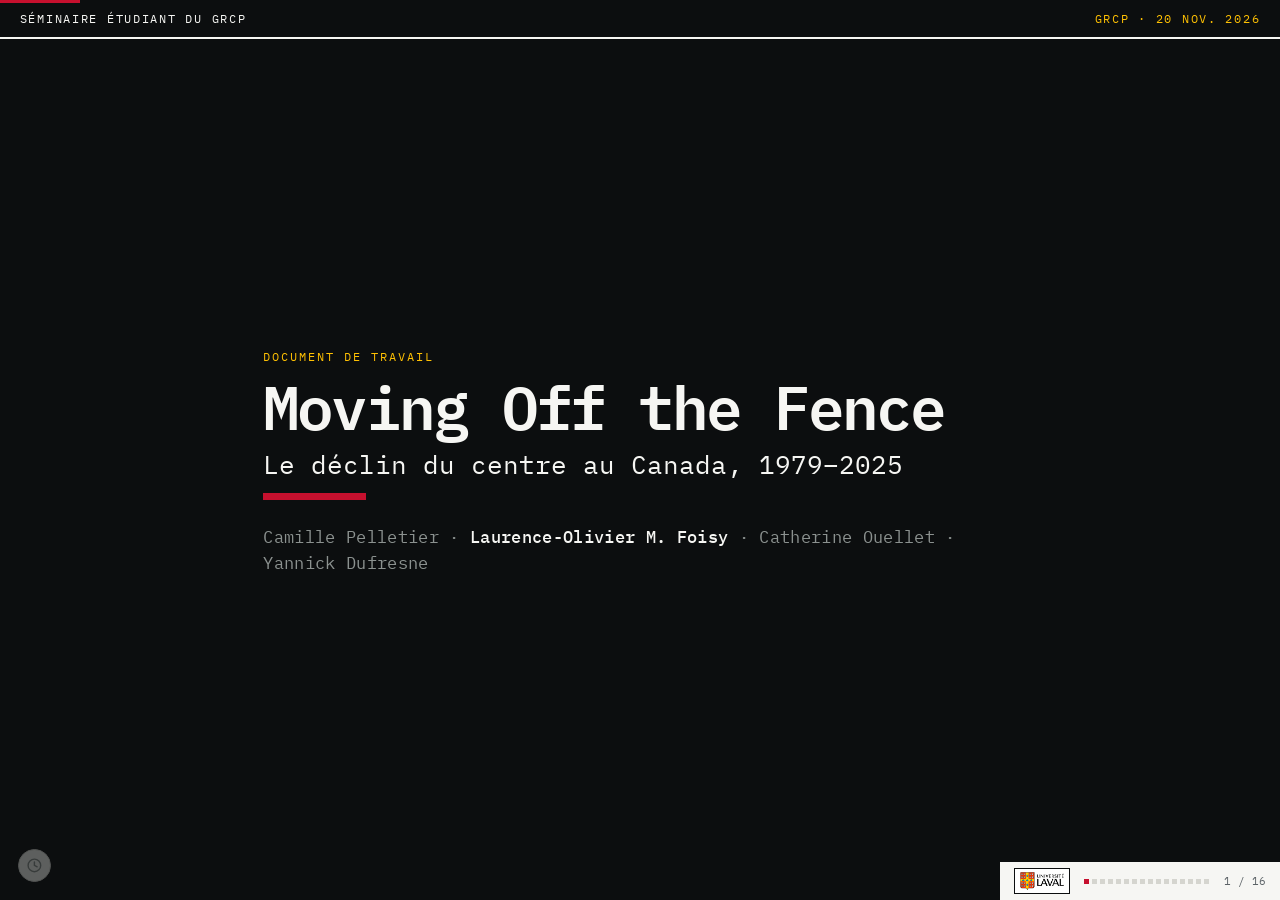
==== commit 388dc74b: "Presentations : deck GRCP v4 (« Moving Off the Fence ») Seize diapos : titres descriptifs, figures d" ====
--- a/presentation_crumbling_center/index.html
+++ b/presentation_crumbling_center/index.html
@@ -4,31 +4,31 @@
     <meta charset="utf-8" />
     <meta name="viewport" content="width=device-width, initial-scale=1" />
     
-    <link href="./_app/immutable/entry/start.9CGuOD2M.js" rel="modulepreload">
-		<link href="./_app/immutable/chunks/t1U81maW.js" rel="modulepreload">
-		<link href="./_app/immutable/chunks/B_EYLQHV.js" rel="modulepreload">
-		<link href="./_app/immutable/entry/app.B43kty6x.js" rel="modulepreload">
+    <link href="./_app/immutable/entry/start.C2RWI5NR.js" rel="modulepreload">
+		<link href="./_app/immutable/chunks/aJylcUrR.js" rel="modulepreload">
+		<link href="./_app/immutable/chunks/D8nlH31o.js" rel="modulepreload">
+		<link href="./_app/immutable/entry/app.DjJOh9C1.js" rel="modulepreload">
 		<link href="./_app/immutable/chunks/xihTtKlq.js" rel="modulepreload">
-		<link href="./_app/immutable/nodes/0.B3xo5r2E.js" rel="modulepreload">
-		<link href="./_app/immutable/nodes/2.DcCWaQ5i.js" rel="modulepreload">
+		<link href="./_app/immutable/nodes/0.B_48VM57.js" rel="modulepreload">
+		<link href="./_app/immutable/nodes/2.CvFYIywh.js" rel="modulepreload">
 		<!--1uha8ag--><!----><title>Moving Off the Fence · le déclin du centre au Canada</title>
-		<link href="./_app/immutable/assets/0.bJkrp2IN.css" rel="stylesheet">
-		<link href="./_app/immutable/assets/2.9AhUQ3OQ.css" rel="stylesheet">
+		<link href="./_app/immutable/assets/0.DKI30otz.css" rel="stylesheet">
+		<link href="./_app/immutable/assets/2.CwdJ-lDp.css" rel="stylesheet">
   </head>
   <body data-sveltekit-preload-data="hover">
-    <div style="display: contents"><!--[--><!--[0--><!--[--><!--[--><div class="deck" style="--zoom: 1" tabindex="-1"><section class="diapo encre  "><div class="diapo-bandeau"><span>Séminaire étudiant du GRCP</span> <span class="droite">GRCP · 20 nov. 2026</span></div> <div class="diapo-in"><div class="titre"><p class="lieu">Document de travail</p> <h1>Moving Off the Fence</h1> <p class="sous">Le déclin du centre au Canada, 1979–2025</p> <p class="auteurs">Camille Pelletier · <b>Laurence-Olivier M. Foisy</b> · Catherine Ouellet · Yannick Dufresne</p></div> <div class="palis svelte-15l066r" aria-hidden="true"><svg viewBox="0 0 1000 270" class="svelte-15l066r"><line x1="0" x2="1000" y1="238" y2="238" class="sol svelte-15l066r"></line><!--[-1--><!--]--><g class="cloture  svelte-ksh467" transform="translate(170 238)"><rect x="-6" y="-60.84" width="672" height="7" class="trav svelte-ksh467"></rect><rect x="-6" y="-23.4" width="672" height="7" class="trav svelte-ksh467"></rect><!--[--><path d="M5.225,0 L5.225,-69.475 L13.75,-78 L22.275,-69.475 L22.275,0 Z" class="planche svelte-ksh467"></path><path d="M32.725,0 L32.725,-69.475 L41.25,-78 L49.775000000000006,-69.475 L49.775000000000006,0 Z" class="planche svelte-ksh467"></path><path d="M60.225,0 L60.225,-69.475 L68.75,-78 L77.275,-69.475 L77.275,0 Z" class="planche svelte-ksh467"></path><path d="M87.725,0 L87.725,-69.475 L96.25,-78 L104.77499999999999,-69.475 L104.77499999999999,0 Z" class="planche svelte-ksh467"></path><path d="M115.225,0 L115.225,-69.475 L123.75,-78 L132.275,-69.475 L132.275,0 Z" class="planche svelte-ksh467"></path><path d="M142.725,0 L142.725,-69.475 L151.25,-78 L159.775,-69.475 L159.775,0 Z" class="planche svelte-ksh467"></path><path d="M170.225,0 L170.225,-69.475 L178.75,-78 L187.275,-69.475 L187.275,0 Z" class="planche svelte-ksh467"></path><path d="M197.725,0 L197.725,-69.475 L206.25,-78 L214.775,-69.475 L214.775,0 Z" class="planche svelte-ksh467"></path><path d="M225.225,0 L225.225,-69.475 L233.75,-78 L242.275,-69.475 L242.275,0 Z" class="planche svelte-ksh467"></path><path d="M252.725,0 L252.725,-69.475 L261.25,-78 L269.775,-69.475 L269.775,0 Z" class="planche svelte-ksh467"></path><path d="M280.225,0 L280.225,-69.475 L288.75,-78 L297.27500000000003,-69.475 L297.27500000000003,0 Z" class="planche svelte-ksh467"></path><path d="M307.725,0 L307.725,-69.475 L316.25,-78 L324.77500000000003,-69.475 L324.77500000000003,0 Z" class="planche svelte-ksh467"></path><path d="M335.225,0 L335.225,-69.475 L343.75,-78 L352.27500000000003,-69.475 L352.27500000000003,0 Z" class="planche svelte-ksh467"></path><path d="M362.725,0 L362.725,-69.475 L371.25,-78 L379.77500000000003,-69.475 L379.77500000000003,0 Z" class="planche svelte-ksh467"></path><path d="M390.225,0 L390.225,-69.475 L398.75,-78 L407.27500000000003,-69.475 L407.27500000000003,0 Z" class="planche svelte-ksh467"></path><path d="M417.725,0 L417.725,-69.475 L426.25,-78 L434.77500000000003,-69.475 L434.77500000000003,0 Z" class="planche svelte-ksh467"></path><path d="M445.225,0 L445.225,-69.475 L453.75,-78 L462.27500000000003,-69.475 L462.27500000000003,0 Z" class="planche svelte-ksh467"></path><path d="M472.725,0 L472.725,-69.475 L481.25,-78 L489.77500000000003,-69.475 L489.77500000000003,0 Z" class="planche svelte-ksh467"></path><path d="M500.225,0 L500.225,-69.475 L508.75,-78 L517.275,-69.475 L517.275,0 Z" class="planche svelte-ksh467"></path><path d="M527.725,0 L527.725,-69.475 L536.25,-78 L544.775,-69.475 L544.775,0 Z" class="planche svelte-ksh467"></path><path d="M555.225,0 L555.225,-69.475 L563.75,-78 L572.275,-69.475 L572.275,0 Z" class="planche svelte-ksh467"></path><path d="M582.725,0 L582.725,-69.475 L591.25,-78 L599.775,-69.475 L599.775,0 Z" class="planche svelte-ksh467"></path><path d="M610.225,0 L610.225,-69.475 L618.75,-78 L627.275,-69.475 L627.275,0 Z" class="planche svelte-ksh467"></path><path d="M637.725,0 L637.725,-69.475 L646.25,-78 L654.775,-69.475 L654.775,0 Z" class="planche svelte-ksh467"></path><!--]--></g><!----><!--[--><!--[0--><g class="perso assis svelte-15l066r" style="--d: -0.39999999999999997s" transform="translate(215 158)"><circle cy="-44" r="12" class="svelte-15l066r"></circle><path d="M0 0 L0 -32 M0 -26 L14 -12 M0 0 L16 2 L18 28" class="svelte-15l066r"></path></g><!--]--><!--[-1--><!--]--><!--[-1--><!--]--><!--[0--><g class="perso assis svelte-15l066r part" style="--d: 0.2s" transform="translate(295 158)"><circle cy="-44" r="12" class="svelte-15l066r"></circle><path d="M0 0 L0 -32 M0 -26 L14 -12 M0 0 L16 2 L18 28" class="svelte-15l066r"></path></g><!--]--><!--[0--><g class="saut svelte-15l066r" style="--x0: 295px; --x1: 70px; --ym: 88px; --y0: 168px; --y1: 226px; --d: 0.2s"><g class="perso svelte-15l066r"><circle cy="-58" r="13" class="svelte-15l066r"></circle><path d="M0 -45 L0 -14 M0 -38 L-16 -22 M0 -38 L18 -26 M0 -14 L-13 12 M0 -14 L13 12" class="svelte-15l066r"></path></g></g><!--]--><!--[-1--><!--]--><!--[0--><g class="perso assis svelte-15l066r" style="--d: -0.39999999999999997s" transform="translate(375 158)"><circle cy="-44" r="12" class="svelte-15l066r"></circle><path d="M0 0 L0 -32 M0 -26 L14 -12 M0 0 L16 2 L18 28" class="svelte-15l066r"></path></g><!--]--><!--[-1--><!--]--><!--[-1--><!--]--><!--[0--><g class="perso assis svelte-15l066r" style="--d: -0.39999999999999997s" transform="translate(455 158)"><circle cy="-44" r="12" class="svelte-15l066r"></circle><path d="M0 0 L0 -32 M0 -26 L14 -12 M0 0 L16 2 L18 28" class="svelte-15l066r"></path></g><!--]--><!--[-1--><!--]--><!--[-1--><!--]--><!--[0--><g class="perso assis svelte-15l066r part" style="--d: 0.8s" transform="translate(535 158)"><circle cy="-44" r="12" class="svelte-15l066r"></circle><path d="M0 0 L0 -32 M0 -26 L14 -12 M0 0 L16 2 L18 28" class="svelte-15l066r"></path></g><!--]--><!--[0--><g class="saut svelte-15l066r" style="--x0: 535px; --x1: 905px; --ym: 88px; --y0: 168px; --y1: 226px; --d: 0.8s"><g class="perso svelte-15l066r"><circle cy="-58" r="13" class="svelte-15l066r"></circle><path d="M0 -45 L0 -14 M0 -38 L-16 -22 M0 -38 L18 -26 M0 -14 L-13 12 M0 -14 L13 12" class="svelte-15l066r"></path></g></g><!--]--><!--[-1--><!--]--><!--[0--><g class="perso assis svelte-15l066r" style="--d: -0.39999999999999997s" transform="translate(615 158)"><circle cy="-44" r="12" class="svelte-15l066r"></circle><path d="M0 0 L0 -32 M0 -26 L14 -12 M0 0 L16 2 L18 28" class="svelte-15l066r"></path></g><!--]--><!--[-1--><!--]--><!--[-1--><!--]--><!--[0--><g class="perso assis svelte-15l066r part" style="--d: 1.4s" transform="translate(695 158)"><circle cy="-44" r="12" class="svelte-15l066r"></circle><path d="M0 0 L0 -32 M0 -26 L14 -12 M0 0 L16 2 L18 28" class="svelte-15l066r"></path></g><!--]--><!--[0--><g class="saut svelte-15l066r" style="--x0: 695px; --x1: 960px; --ym: 88px; --y0: 168px; --y1: 226px; --d: 1.4s"><g class="perso svelte-15l066r"><circle cy="-58" r="13" class="svelte-15l066r"></circle><path d="M0 -45 L0 -14 M0 -38 L-16 -22 M0 -38 L18 -26 M0 -14 L-13 12 M0 -14 L13 12" class="svelte-15l066r"></path></g></g><!--]--><!--[-1--><!--]--><!--[0--><g class="perso assis svelte-15l066r" style="--d: -0.39999999999999997s" transform="translate(775 158)"><circle cy="-44" r="12" class="svelte-15l066r"></circle><path d="M0 0 L0 -32 M0 -26 L14 -12 M0 0 L16 2 L18 28" class="svelte-15l066r"></path></g><!--]--><!--[-1--><!--]--><!--[-1--><!--]--><!--]--></svg></div><!----><!----></div></section><!----> <section class="diapo   "><div class="diapo-bandeau"><span>Ouverture</span> <span class="droite">GRCP · 20 nov. 2026</span></div> <div class="diapo-in"><h2 class="q">Cent Canadiens et une <em>clôture</em></h2> <div class="visuel foule svelte-161yzu2"><svg viewBox="0 0 1000 540" role="img" aria-label="Cent Canadiens placés de 0 à 10. En 1979, 42 sont au centre, assis sur la clôture. En 2025, 21. Les modérés gagnent 17, les extrêmes 4." class="svelte-161yzu2"><text x="40" y="58" class="annee svelte-161yzu2">1979</text><text x="44" y="88" class="n svelte-161yzu2">n = 2 069</text><line x1="30" x2="970" y1="452" y2="452" class="sol svelte-161yzu2"></line><!--[--><text x="81.81818181818181" y="478" class="cran svelte-161yzu2">0</text><text x="165.45454545454547" y="478" class="cran svelte-161yzu2">1</text><text x="249.0909090909091" y="478" class="cran svelte-161yzu2">2</text><text x="332.72727272727275" y="478" class="cran svelte-161yzu2">3</text><text x="416.3636363636364" y="478" class="cran svelte-161yzu2">4</text><text x="500" y="478" class="cran svelte-161yzu2 c5">5</text><text x="583.6363636363636" y="478" class="cran svelte-161yzu2">6</text><text x="667.2727272727273" y="478" class="cran svelte-161yzu2">7</text><text x="750.909090909091" y="478" class="cran svelte-161yzu2">8</text><text x="834.5454545454546" y="478" class="cran svelte-161yzu2">9</text><text x="918.1818181818182" y="478" class="cran svelte-161yzu2">10</text><!--]--><!--[--><!--[-1--><!--]--><text x="123.63636363636364" y="510" class="zone svelte-161yzu2">extrême gauche</text><text x="123.63636363636364" y="534" class="compte svelte-161yzu2">2</text><!--[0--><line x1="207.27272727272728" x2="207.27272727272728" y1="458" y2="528" class="borne svelte-161yzu2"></line><!--]--><text x="332.72727272727275" y="510" class="zone svelte-161yzu2">gauche</text><text x="332.72727272727275" y="534" class="compte svelte-161yzu2">16</text><!--[0--><line x1="458.18181818181824" x2="458.18181818181824" y1="458" y2="528" class="borne svelte-161yzu2"></line><!--]--><text x="500.00000000000006" y="510" class="zone svelte-161yzu2 zc">centre</text><text x="500.00000000000006" y="534" class="compte svelte-161yzu2 zc">42</text><!--[0--><line x1="541.8181818181819" x2="541.8181818181819" y1="458" y2="528" class="borne svelte-161yzu2"></line><!--]--><text x="667.2727272727273" y="510" class="zone svelte-161yzu2">droite</text><text x="667.2727272727273" y="534" class="compte svelte-161yzu2">31</text><!--[0--><line x1="792.7272727272727" x2="792.7272727272727" y1="458" y2="528" class="borne svelte-161yzu2"></line><!--]--><text x="876.3636363636364" y="510" class="zone svelte-161yzu2">extrême droite</text><text x="876.3636363636364" y="534" class="compte svelte-161yzu2">9</text><!--]--><g class="cloture-c"><!--[--><rect x="462.18181818181824" y="141" width="6" height="311" class="poteau svelte-161yzu2" style="transform: scaleY(1)"></rect><rect x="531.8181818181819" y="141" width="6" height="311" class="poteau svelte-161yzu2" style="transform: scaleY(1)"></rect><!--]--><!--[--><rect x="459.18181818181824" y="443" width="81.63636363636363" height="5" class="traverse svelte-161yzu2"></rect><rect x="459.18181818181824" y="416" width="81.63636363636363" height="5" class="traverse svelte-161yzu2"></rect><rect x="459.18181818181824" y="389" width="81.63636363636363" height="5" class="traverse svelte-161yzu2"></rect><rect x="459.18181818181824" y="362" width="81.63636363636363" height="5" class="traverse svelte-161yzu2"></rect><rect x="459.18181818181824" y="335" width="81.63636363636363" height="5" class="traverse svelte-161yzu2"></rect><rect x="459.18181818181824" y="308" width="81.63636363636363" height="5" class="traverse svelte-161yzu2"></rect><rect x="459.18181818181824" y="281" width="81.63636363636363" height="5" class="traverse svelte-161yzu2"></rect><rect x="459.18181818181824" y="254" width="81.63636363636363" height="5" class="traverse svelte-161yzu2"></rect><rect x="459.18181818181824" y="227" width="81.63636363636363" height="5" class="traverse svelte-161yzu2"></rect><rect x="459.18181818181824" y="200" width="81.63636363636363" height="5" class="traverse svelte-161yzu2"></rect><rect x="459.18181818181824" y="173" width="81.63636363636363" height="5" class="traverse svelte-161yzu2"></rect><!--]--></g><!--[--><g class="px svelte-161yzu2" style="transform: translateX(55.63636363636364px); transition-delay: 0ms"><g class="py svelte-161yzu2" style="transform: translateY(452px); transition-delay: 0ms"><g class="pion z0 svelte-161yzu2"><circle cy="-21" r="5.2" class="svelte-161yzu2"></circle><path d="M-8,0 C-8,-10 -5.5,-14.5 0,-14.5 C5.5,-14.5 8,-10 8,0 Z" class="svelte-161yzu2"></path></g></g></g><g class="px svelte-161yzu2" style="transform: translateX(72.63636363636364px); transition-delay: 18ms"><g class="py svelte-161yzu2" style="transform: translateY(452px); transition-delay: 18ms"><g class="pion z0 svelte-161yzu2"><circle cy="-21" r="5.2" class="svelte-161yzu2"></circle><path d="M-8,0 C-8,-10 -5.5,-14.5 0,-14.5 C5.5,-14.5 8,-10 8,0 Z" class="svelte-161yzu2"></path></g></g></g><g class="px svelte-161yzu2" style="transform: translateX(222.22727272727275px); transition-delay: 36ms"><g class="py svelte-161yzu2" style="transform: translateY(452px); transition-delay: 36ms"><g class="pion z1 svelte-161yzu2"><circle cy="-21" r="5.2" class="svelte-161yzu2"></circle><path d="M-8,0 C-8,-10 -5.5,-14.5 0,-14.5 C5.5,-14.5 8,-10 8,0 Z" class="svelte-161yzu2"></path></g></g></g><g class="px svelte-161yzu2" style="transform: translateX(239.22727272727275px); transition-delay: 54ms"><g class="py svelte-161yzu2" style="transform: translateY(452px); transition-delay: 54ms"><g class="pion z1 svelte-161yzu2"><circle cy="-21" r="5.2" class="svelte-161yzu2"></circle><path d="M-8,0 C-8,-10 -5.5,-14.5 0,-14.5 C5.5,-14.5 8,-10 8,0 Z" class="svelte-161yzu2"></path></g></g></g><g class="px svelte-161yzu2" style="transform: translateX(256.22727272727275px); transition-delay: 72ms"><g class="py svelte-161yzu2" style="transform: translateY(452px); transition-delay: 72ms"><g class="pion z1 svelte-161yzu2"><circle cy="-21" r="5.2" class="svelte-161yzu2"></circle><path d="M-8,0 C-8,-10 -5.5,-14.5 0,-14.5 C5.5,-14.5 8,-10 8,0 Z" class="svelte-161yzu2"></path></g></g></g><g class="px svelte-161yzu2" style="transform: translateX(273.22727272727275px); transition-delay: 90ms"><g class="py svelte-161yzu2" style="transform: translateY(452px); transition-delay: 90ms"><g class="pion z1 svelte-161yzu2"><circle cy="-21" r="5.2" class="svelte-161yzu2"></circle><path d="M-8,0 C-8,-10 -5.5,-14.5 0,-14.5 C5.5,-14.5 8,-10 8,0 Z" class="svelte-161yzu2"></path></g></g></g><g class="px svelte-161yzu2" style="transform: translateX(290.22727272727275px); transition-delay: 108ms"><g class="py svelte-161yzu2" style="transform: translateY(452px); transition-delay: 108ms"><g class="pion z1 svelte-161yzu2"><circle cy="-21" r="5.2" class="svelte-161yzu2"></circle><path d="M-8,0 C-8,-10 -5.5,-14.5 0,-14.5 C5.5,-14.5 8,-10 8,0 Z" class="svelte-161yzu2"></path></g></g></g><g class="px svelte-161yzu2" style="transform: translateX(307.22727272727275px); transition-delay: 126ms"><g class="py svelte-161yzu2" style="transform: translateY(452px); transition-delay: 126ms"><g class="pion z1 svelte-161yzu2"><circle cy="-21" r="5.2" class="svelte-161yzu2"></circle><path d="M-8,0 C-8,-10 -5.5,-14.5 0,-14.5 C5.5,-14.5 8,-10 8,0 Z" class="svelte-161yzu2"></path></g></g></g><g class="px svelte-161yzu2" style="transform: translateX(324.22727272727275px); transition-delay: 144ms"><g class="py svelte-161yzu2" style="transform: translateY(452px); transition-delay: 144ms"><g class="pion z1 svelte-161yzu2"><circle cy="-21" r="5.2" class="svelte-161yzu2"></circle><path d="M-8,0 C-8,-10 -5.5,-14.5 0,-14.5 C5.5,-14.5 8,-10 8,0 Z" class="svelte-161yzu2"></path></g></g></g><g class="px svelte-161yzu2" style="transform: translateX(341.22727272727275px); transition-delay: 162ms"><g class="py svelte-161yzu2" style="transform: translateY(452px); transition-delay: 162ms"><g class="pion z1 svelte-161yzu2"><circle cy="-21" r="5.2" class="svelte-161yzu2"></circle><path d="M-8,0 C-8,-10 -5.5,-14.5 0,-14.5 C5.5,-14.5 8,-10 8,0 Z" class="svelte-161yzu2"></path></g></g></g><g class="px svelte-161yzu2" style="transform: translateX(358.22727272727275px); transition-delay: 180ms"><g class="py svelte-161yzu2" style="transform: translateY(452px); transition-delay: 180ms"><g class="pion z1 svelte-161yzu2"><circle cy="-21" r="5.2" class="svelte-161yzu2"></circle><path d="M-8,0 C-8,-10 -5.5,-14.5 0,-14.5 C5.5,-14.5 8,-10 8,0 Z" class="svelte-161yzu2"></path></g></g></g><g class="px svelte-161yzu2" style="transform: translateX(375.22727272727275px); transition-delay: 198ms"><g class="py svelte-161yzu2" style="transform: translateY(452px); transition-delay: 198ms"><g class="pion z1 svelte-161yzu2"><circle cy="-21" r="5.2" class="svelte-161yzu2"></circle><path d="M-8,0 C-8,-10 -5.5,-14.5 0,-14.5 C5.5,-14.5 8,-10 8,0 Z" class="svelte-161yzu2"></path></g></g></g><g class="px svelte-161yzu2" style="transform: translateX(392.22727272727275px); transition-delay: 216ms"><g class="py svelte-161yzu2" style="transform: translateY(452px); transition-delay: 216ms"><g class="pion z1 svelte-161yzu2"><circle cy="-21" r="5.2" class="svelte-161yzu2"></circle><path d="M-8,0 C-8,-10 -5.5,-14.5 0,-14.5 C5.5,-14.5 8,-10 8,0 Z" class="svelte-161yzu2"></path></g></g></g><g class="px svelte-161yzu2" style="transform: translateX(409.22727272727275px); transition-delay: 0ms"><g class="py svelte-161yzu2" style="transform: translateY(452px); transition-delay: 0ms"><g class="pion z1 svelte-161yzu2"><circle cy="-21" r="5.2" class="svelte-161yzu2"></circle><path d="M-8,0 C-8,-10 -5.5,-14.5 0,-14.5 C5.5,-14.5 8,-10 8,0 Z" class="svelte-161yzu2"></path></g></g></g><g class="px svelte-161yzu2" style="transform: translateX(426.22727272727275px); transition-delay: 18ms"><g class="py svelte-161yzu2" style="transform: translateY(452px); transition-delay: 18ms"><g class="pion z1 svelte-161yzu2"><circle cy="-21" r="5.2" class="svelte-161yzu2"></circle><path d="M-8,0 C-8,-10 -5.5,-14.5 0,-14.5 C5.5,-14.5 8,-10 8,0 Z" class="svelte-161yzu2"></path></g></g></g><g class="px svelte-161yzu2" style="transform: translateX(443.22727272727275px); transition-delay: 36ms"><g class="py svelte-161yzu2" style="transform: translateY(452px); transition-delay: 36ms"><g class="pion z1 svelte-161yzu2"><circle cy="-21" r="5.2" class="svelte-161yzu2"></circle><path d="M-8,0 C-8,-10 -5.5,-14.5 0,-14.5 C5.5,-14.5 8,-10 8,0 Z" class="svelte-161yzu2"></path></g></g></g><g class="px svelte-161yzu2" style="transform: translateX(222.22727272727275px); transition-delay: 54ms"><g class="py svelte-161yzu2" style="transform: translateY(425px); transition-delay: 54ms"><g class="pion z1 svelte-161yzu2"><circle cy="-21" r="5.2" class="svelte-161yzu2"></circle><path d="M-8,0 C-8,-10 -5.5,-14.5 0,-14.5 C5.5,-14.5 8,-10 8,0 Z" class="svelte-161yzu2"></path></g></g></g><g class="px svelte-161yzu2" style="transform: translateX(239.22727272727275px); transition-delay: 72ms"><g class="py svelte-161yzu2" style="transform: translateY(425px); transition-delay: 72ms"><g class="pion z1 svelte-161yzu2"><circle cy="-21" r="5.2" class="svelte-161yzu2"></circle><path d="M-8,0 C-8,-10 -5.5,-14.5 0,-14.5 C5.5,-14.5 8,-10 8,0 Z" class="svelte-161yzu2"></path></g></g></g><g class="px svelte-161yzu2" style="transform: translateX(474.50000000000006px); transition-delay: 90ms"><g class="py svelte-161yzu2" style="transform: translateY(443px); transition-delay: 90ms"><g class="pion z2 svelte-161yzu2"><circle cy="-21" r="5.2" class="svelte-161yzu2"></circle><path d="M-8,0 C-8,-10 -5.5,-14.5 0,-14.5 C5.5,-14.5 8,-10 8,0 Z" class="svelte-161yzu2"></path></g></g></g><g class="px svelte-161yzu2" style="transform: translateX(491.50000000000006px); transition-delay: 108ms"><g class="py svelte-161yzu2" style="transform: translateY(443px); transition-delay: 108ms"><g class="pion z2 svelte-161yzu2"><circle cy="-21" r="5.2" class="svelte-161yzu2"></circle><path d="M-8,0 C-8,-10 -5.5,-14.5 0,-14.5 C5.5,-14.5 8,-10 8,0 Z" class="svelte-161yzu2"></path></g></g></g><g class="px svelte-161yzu2" style="transform: translateX(508.50000000000006px); transition-delay: 126ms"><g class="py svelte-161yzu2" style="transform: translateY(443px); transition-delay: 126ms"><g class="pion z2 svelte-161yzu2"><circle cy="-21" r="5.2" class="svelte-161yzu2"></circle><path d="M-8,0 C-8,-10 -5.5,-14.5 0,-14.5 C5.5,-14.5 8,-10 8,0 Z" class="svelte-161yzu2"></path></g></g></g><g class="px svelte-161yzu2" style="transform: translateX(525.5px); transition-delay: 144ms"><g class="py svelte-161yzu2" style="transform: translateY(443px); transition-delay: 144ms"><g class="pion z2 svelte-161yzu2"><circle cy="-21" r="5.2" class="svelte-161yzu2"></circle><path d="M-8,0 C-8,-10 -5.5,-14.5 0,-14.5 C5.5,-14.5 8,-10 8,0 Z" class="svelte-161yzu2"></path></g></g></g><g class="px svelte-161yzu2" style="transform: translateX(474.50000000000006px); transition-delay: 162ms"><g class="py svelte-161yzu2" style="transform: translateY(416px); transition-delay: 162ms"><g class="pion z2 svelte-161yzu2"><circle cy="-21" r="5.2" class="svelte-161yzu2"></circle><path d="M-8,0 C-8,-10 -5.5,-14.5 0,-14.5 C5.5,-14.5 8,-10 8,0 Z" class="svelte-161yzu2"></path></g></g></g><g class="px svelte-161yzu2" style="transform: translateX(491.50000000000006px); transition-delay: 180ms"><g class="py svelte-161yzu2" style="transform: translateY(416px); transition-delay: 180ms"><g class="pion z2 svelte-161yzu2"><circle cy="-21" r="5.2" class="svelte-161yzu2"></circle><path d="M-8,0 C-8,-10 -5.5,-14.5 0,-14.5 C5.5,-14.5 8,-10 8,0 Z" class="svelte-161yzu2"></path></g></g></g><g class="px svelte-161yzu2" style="transform: translateX(508.50000000000006px); transition-delay: 198ms"><g class="py svelte-161yzu2" style="transform: translateY(416px); transition-delay: 198ms"><g class="pion z2 svelte-161yzu2"><circle cy="-21" r="5.2" class="svelte-161yzu2"></circle><path d="M-8,0 C-8,-10 -5.5,-14.5 0,-14.5 C5.5,-14.5 8,-10 8,0 Z" class="svelte-161yzu2"></path></g></g></g><g class="px svelte-161yzu2" style="transform: translateX(525.5px); transition-delay: 216ms"><g class="py svelte-161yzu2" style="transform: translateY(416px); transition-delay: 216ms"><g class="pion z2 svelte-161yzu2"><circle cy="-21" r="5.2" class="svelte-161yzu2"></circle><path d="M-8,0 C-8,-10 -5.5,-14.5 0,-14.5 C5.5,-14.5 8,-10 8,0 Z" class="svelte-161yzu2"></path></g></g></g><g class="px svelte-161yzu2" style="transform: translateX(474.50000000000006px); transition-delay: 0ms"><g class="py svelte-161yzu2" style="transform: translateY(389px); transition-delay: 0ms"><g class="pion z2 svelte-161yzu2"><circle cy="-21" r="5.2" class="svelte-161yzu2"></circle><path d="M-8,0 C-8,-10 -5.5,-14.5 0,-14.5 C5.5,-14.5 8,-10 8,0 Z" class="svelte-161yzu2"></path></g></g></g><g class="px svelte-161yzu2" style="transform: translateX(491.50000000000006px); transition-delay: 18ms"><g class="py svelte-161yzu2" style="transform: translateY(389px); transition-delay: 18ms"><g class="pion z2 svelte-161yzu2"><circle cy="-21" r="5.2" class="svelte-161yzu2"></circle><path d="M-8,0 C-8,-10 -5.5,-14.5 0,-14.5 C5.5,-14.5 8,-10 8,0 Z" class="svelte-161yzu2"></path></g></g></g><g class="px svelte-161yzu2" style="transform: translateX(508.50000000000006px); transition-delay: 36ms"><g class="py svelte-161yzu2" style="transform: translateY(389px); transition-delay: 36ms"><g class="pion z2 svelte-161yzu2"><circle cy="-21" r="5.2" class="svelte-161yzu2"></circle><path d="M-8,0 C-8,-10 -5.5,-14.5 0,-14.5 C5.5,-14.5 8,-10 8,0 Z" class="svelte-161yzu2"></path></g></g></g><g class="px svelte-161yzu2" style="transform: translateX(525.5px); transition-delay: 54ms"><g class="py svelte-161yzu2" style="transform: translateY(389px); transition-delay: 54ms"><g class="pion z2 svelte-161yzu2"><circle cy="-21" r="5.2" class="svelte-161yzu2"></circle><path d="M-8,0 C-8,-10 -5.5,-14.5 0,-14.5 C5.5,-14.5 8,-10 8,0 Z" class="svelte-161yzu2"></path></g></g></g><g class="px svelte-161yzu2" style="transform: translateX(474.50000000000006px); transition-delay: 72ms"><g class="py svelte-161yzu2" style="transform: translateY(362px); transition-delay: 72ms"><g class="pion z2 svelte-161yzu2"><circle cy="-21" r="5.2" class="svelte-161yzu2"></circle><path d="M-8,0 C-8,-10 -5.5,-14.5 0,-14.5 C5.5,-14.5 8,-10 8,0 Z" class="svelte-161yzu2"></path></g></g></g><g class="px svelte-161yzu2" style="transform: translateX(491.50000000000006px); transition-delay: 90ms"><g class="py svelte-161yzu2" style="transform: translateY(362px); transition-delay: 90ms"><g class="pion z2 svelte-161yzu2"><circle cy="-21" r="5.2" class="svelte-161yzu2"></circle><path d="M-8,0 C-8,-10 -5.5,-14.5 0,-14.5 C5.5,-14.5 8,-10 8,0 Z" class="svelte-161yzu2"></path></g></g></g><g class="px svelte-161yzu2" style="transform: translateX(508.50000000000006px); transition-delay: 108ms"><g class="py svelte-161yzu2" style="transform: translateY(362px); transition-delay: 108ms"><g class="pion z2 svelte-161yzu2"><circle cy="-21" r="5.2" class="svelte-161yzu2"></circle><path d="M-8,0 C-8,-10 -5.5,-14.5 0,-14.5 C5.5,-14.5 8,-10 8,0 Z" class="svelte-161yzu2"></path></g></g></g><g class="px svelte-161yzu2" style="transform: translateX(525.5px); transition-delay: 126ms"><g class="py svelte-161yzu2" style="transform: translateY(362px); transition-delay: 126ms"><g class="pion z2 svelte-161yzu2"><circle cy="-21" r="5.2" class="svelte-161yzu2"></circle><path d="M-8,0 C-8,-10 -5.5,-14.5 0,-14.5 C5.5,-14.5 8,-10 8,0 Z" class="svelte-161yzu2"></path></g></g></g><g class="px svelte-161yzu2" style="transform: translateX(474.50000000000006px); transition-delay: 144ms"><g class="py svelte-161yzu2" style="transform: translateY(335px); transition-delay: 144ms"><g class="pion z2 svelte-161yzu2"><circle cy="-21" r="5.2" class="svelte-161yzu2"></circle><path d="M-8,0 C-8,-10 -5.5,-14.5 0,-14.5 C5.5,-14.5 8,-10 8,0 Z" class="svelte-161yzu2"></path></g></g></g><g class="px svelte-161yzu2" style="transform: translateX(491.50000000000006px); transition-delay: 162ms"><g class="py svelte-161yzu2" style="transform: translateY(335px); transition-delay: 162ms"><g class="pion z2 svelte-161yzu2"><circle cy="-21" r="5.2" class="svelte-161yzu2"></circle><path d="M-8,0 C-8,-10 -5.5,-14.5 0,-14.5 C5.5,-14.5 8,-10 8,0 Z" class="svelte-161yzu2"></path></g></g></g><g class="px svelte-161yzu2" style="transform: translateX(508.50000000000006px); transition-delay: 180ms"><g class="py svelte-161yzu2" style="transform: translateY(335px); transition-delay: 180ms"><g class="pion z2 svelte-161yzu2"><circle cy="-21" r="5.2" class="svelte-161yzu2"></circle><path d="M-8,0 C-8,-10 -5.5,-14.5 0,-14.5 C5.5,-14.5 8,-10 8,0 Z" class="svelte-161yzu2"></path></g></g></g><g class="px svelte-161yzu2" style="transform: translateX(525.5px); transition-delay: 198ms"><g class="py svelte-161yzu2" style="transform: translateY(335px); transition-delay: 198ms"><g class="pion z2 svelte-161yzu2"><circle cy="-21" r="5.2" class="svelte-161yzu2"></circle><path d="M-8,0 C-8,-10 -5.5,-14.5 0,-14.5 C5.5,-14.5 8,-10 8,0 Z" class="svelte-161yzu2"></path></g></g></g><g class="px svelte-161yzu2" style="transform: translateX(474.50000000000006px); transition-delay: 216ms"><g class="py svelte-161yzu2" style="transform: translateY(308px); transition-delay: 216ms"><g class="pion z2 svelte-161yzu2"><circle cy="-21" r="5.2" class="svelte-161yzu2"></circle><path d="M-8,0 C-8,-10 -5.5,-14.5 0,-14.5 C5.5,-14.5 8,-10 8,0 Z" class="svelte-161yzu2"></path></g></g></g><g class="px svelte-161yzu2" style="transform: translateX(491.50000000000006px); transition-delay: 0ms"><g class="py svelte-161yzu2" style="transform: translateY(308px); transition-delay: 0ms"><g class="pion z2 svelte-161yzu2"><circle cy="-21" r="5.2" class="svelte-161yzu2"></circle><path d="M-8,0 C-8,-10 -5.5,-14.5 0,-14.5 C5.5,-14.5 8,-10 8,0 Z" class="svelte-161yzu2"></path></g></g></g><g class="px svelte-161yzu2" style="transform: translateX(508.50000000000006px); transition-delay: 18ms"><g class="py svelte-161yzu2" style="transform: translateY(308px); transition-delay: 18ms"><g class="pion z2 svelte-161yzu2"><circle cy="-21" r="5.2" class="svelte-161yzu2"></circle><path d="M-8,0 C-8,-10 -5.5,-14.5 0,-14.5 C5.5,-14.5 8,-10 8,0 Z" class="svelte-161yzu2"></path></g></g></g><g class="px svelte-161yzu2" style="transform: translateX(525.5px); transition-delay: 36ms"><g class="py svelte-161yzu2" style="transform: translateY(308px); transition-delay: 36ms"><g class="pion z2 svelte-161yzu2"><circle cy="-21" r="5.2" class="svelte-161yzu2"></circle><path d="M-8,0 C-8,-10 -5.5,-14.5 0,-14.5 C5.5,-14.5 8,-10 8,0 Z" class="svelte-161yzu2"></path></g></g></g><g class="px svelte-161yzu2" style="transform: translateX(474.50000000000006px); transition-delay: 54ms"><g class="py svelte-161yzu2" style="transform: translateY(281px); transition-delay: 54ms"><g class="pion z2 svelte-161yzu2"><circle cy="-21" r="5.2" class="svelte-161yzu2"></circle><path d="M-8,0 C-8,-10 -5.5,-14.5 0,-14.5 C5.5,-14.5 8,-10 8,0 Z" class="svelte-161yzu2"></path></g></g></g><g class="px svelte-161yzu2" style="transform: translateX(491.50000000000006px); transition-delay: 72ms"><g class="py svelte-161yzu2" style="transform: translateY(281px); transition-delay: 72ms"><g class="pion z2 svelte-161yzu2"><circle cy="-21" r="5.2" class="svelte-161yzu2"></circle><path d="M-8,0 C-8,-10 -5.5,-14.5 0,-14.5 C5.5,-14.5 8,-10 8,0 Z" class="svelte-161yzu2"></path></g></g></g><g class="px svelte-161yzu2" style="transform: translateX(508.50000000000006px); transition-delay: 90ms"><g class="py svelte-161yzu2" style="transform: translateY(281px); transition-delay: 90ms"><g class="pion z2 svelte-161yzu2"><circle cy="-21" r="5.2" class="svelte-161yzu2"></circle><path d="M-8,0 C-8,-10 -5.5,-14.5 0,-14.5 C5.5,-14.5 8,-10 8,0 Z" class="svelte-161yzu2"></path></g></g></g><g class="px svelte-161yzu2" style="transform: translateX(525.5px); transition-delay: 108ms"><g class="py svelte-161yzu2" style="transform: translateY(281px); transition-delay: 108ms"><g class="pion z2 svelte-161yzu2"><circle cy="-21" r="5.2" class="svelte-161yzu2"></circle><path d="M-8,0 C-8,-10 -5.5,-14.5 0,-14.5 C5.5,-14.5 8,-10 8,0 Z" class="svelte-161yzu2"></path></g></g></g><g class="px svelte-161yzu2" style="transform: translateX(474.50000000000006px); transition-delay: 126ms"><g class="py svelte-161yzu2" style="transform: translateY(254px); transition-delay: 126ms"><g class="pion z2 svelte-161yzu2"><circle cy="-21" r="5.2" class="svelte-161yzu2"></circle><path d="M-8,0 C-8,-10 -5.5,-14.5 0,-14.5 C5.5,-14.5 8,-10 8,0 Z" class="svelte-161yzu2"></path></g></g></g><g class="px svelte-161yzu2" style="transform: translateX(491.50000000000006px); transition-delay: 144ms"><g class="py svelte-161yzu2" style="transform: translateY(254px); transition-delay: 144ms"><g class="pion z2 svelte-161yzu2"><circle cy="-21" r="5.2" class="svelte-161yzu2"></circle><path d="M-8,0 C-8,-10 -5.5,-14.5 0,-14.5 C5.5,-14.5 8,-10 8,0 Z" class="svelte-161yzu2"></path></g></g></g><g class="px svelte-161yzu2" style="transform: translateX(508.50000000000006px); transition-delay: 162ms"><g class="py svelte-161yzu2" style="transform: translateY(254px); transition-delay: 162ms"><g class="pion z2 svelte-161yzu2"><circle cy="-21" r="5.2" class="svelte-161yzu2"></circle><path d="M-8,0 C-8,-10 -5.5,-14.5 0,-14.5 C5.5,-14.5 8,-10 8,0 Z" class="svelte-161yzu2"></path></g></g></g><g class="px svelte-161yzu2" style="transform: translateX(525.5px); transition-delay: 180ms"><g class="py svelte-161yzu2" style="transform: translateY(254px); transition-delay: 180ms"><g class="pion z2 svelte-161yzu2"><circle cy="-21" r="5.2" class="svelte-161yzu2"></circle><path d="M-8,0 C-8,-10 -5.5,-14.5 0,-14.5 C5.5,-14.5 8,-10 8,0 Z" class="svelte-161yzu2"></path></g></g></g><g class="px svelte-161yzu2" style="transform: translateX(474.50000000000006px); transition-delay: 198ms"><g class="py svelte-161yzu2" style="transform: translateY(227px); transition-delay: 198ms"><g class="pion z2 svelte-161yzu2"><circle cy="-21" r="5.2" class="svelte-161yzu2"></circle><path d="M-8,0 C-8,-10 -5.5,-14.5 0,-14.5 C5.5,-14.5 8,-10 8,0 Z" class="svelte-161yzu2"></path></g></g></g><g class="px svelte-161yzu2" style="transform: translateX(491.50000000000006px); transition-delay: 216ms"><g class="py svelte-161yzu2" style="transform: translateY(227px); transition-delay: 216ms"><g class="pion z2 svelte-161yzu2"><circle cy="-21" r="5.2" class="svelte-161yzu2"></circle><path d="M-8,0 C-8,-10 -5.5,-14.5 0,-14.5 C5.5,-14.5 8,-10 8,0 Z" class="svelte-161yzu2"></path></g></g></g><g class="px svelte-161yzu2" style="transform: translateX(508.50000000000006px); transition-delay: 0ms"><g class="py svelte-161yzu2" style="transform: translateY(227px); transition-delay: 0ms"><g class="pion z2 svelte-161yzu2"><circle cy="-21" r="5.2" class="svelte-161yzu2"></circle><path d="M-8,0 C-8,-10 -5.5,-14.5 0,-14.5 C5.5,-14.5 8,-10 8,0 Z" class="svelte-161yzu2"></path></g></g></g><g class="px svelte-161yzu2" style="transform: translateX(525.5px); transition-delay: 18ms"><g class="py svelte-161yzu2" style="transform: translateY(227px); transition-delay: 18ms"><g class="pion z2 svelte-161yzu2"><circle cy="-21" r="5.2" class="svelte-161yzu2"></circle><path d="M-8,0 C-8,-10 -5.5,-14.5 0,-14.5 C5.5,-14.5 8,-10 8,0 Z" class="svelte-161yzu2"></path></g></g></g><g class="px svelte-161yzu2" style="transform: translateX(474.50000000000006px); transition-delay: 36ms"><g class="py svelte-161yzu2" style="transform: translateY(200px); transition-delay: 36ms"><g class="pion z2 svelte-161yzu2"><circle cy="-21" r="5.2" class="svelte-161yzu2"></circle><path d="M-8,0 C-8,-10 -5.5,-14.5 0,-14.5 C5.5,-14.5 8,-10 8,0 Z" class="svelte-161yzu2"></path></g></g></g><g class="px svelte-161yzu2" style="transform: translateX(491.50000000000006px); transition-delay: 54ms"><g class="py svelte-161yzu2" style="transform: translateY(200px); transition-delay: 54ms"><g class="pion z2 svelte-161yzu2"><circle cy="-21" r="5.2" class="svelte-161yzu2"></circle><path d="M-8,0 C-8,-10 -5.5,-14.5 0,-14.5 C5.5,-14.5 8,-10 8,0 Z" class="svelte-161yzu2"></path></g></g></g><g class="px svelte-161yzu2" style="transform: translateX(508.50000000000006px); transition-delay: 72ms"><g class="py svelte-161yzu2" style="transform: translateY(200px); transition-delay: 72ms"><g class="pion z2 svelte-161yzu2"><circle cy="-21" r="5.2" class="svelte-161yzu2"></circle><path d="M-8,0 C-8,-10 -5.5,-14.5 0,-14.5 C5.5,-14.5 8,-10 8,0 Z" class="svelte-161yzu2"></path></g></g></g><g class="px svelte-161yzu2" style="transform: translateX(525.5px); transition-delay: 90ms"><g class="py svelte-161yzu2" style="transform: translateY(200px); transition-delay: 90ms"><g class="pion z2 svelte-161yzu2"><circle cy="-21" r="5.2" class="svelte-161yzu2"></circle><path d="M-8,0 C-8,-10 -5.5,-14.5 0,-14.5 C5.5,-14.5 8,-10 8,0 Z" class="svelte-161yzu2"></path></g></g></g><g class="px svelte-161yzu2" style="transform: translateX(474.50000000000006px); transition-delay: 108ms"><g class="py svelte-161yzu2" style="transform: translateY(173px); transition-delay: 108ms"><g class="pion z2 svelte-161yzu2"><circle cy="-21" r="5.2" class="svelte-161yzu2"></circle><path d="M-8,0 C-8,-10 -5.5,-14.5 0,-14.5 C5.5,-14.5 8,-10 8,0 Z" class="svelte-161yzu2"></path></g></g></g><g class="px svelte-161yzu2" style="transform: translateX(491.50000000000006px); transition-delay: 126ms"><g class="py svelte-161yzu2" style="transform: translateY(173px); transition-delay: 126ms"><g class="pion z2 svelte-161yzu2"><circle cy="-21" r="5.2" class="svelte-161yzu2"></circle><path d="M-8,0 C-8,-10 -5.5,-14.5 0,-14.5 C5.5,-14.5 8,-10 8,0 Z" class="svelte-161yzu2"></path></g></g></g><g class="px svelte-161yzu2" style="transform: translateX(556.7727272727273px); transition-delay: 144ms"><g class="py svelte-161yzu2" style="transform: translateY(452px); transition-delay: 144ms"><g class="pion z3 svelte-161yzu2"><circle cy="-21" r="5.2" class="svelte-161yzu2"></circle><path d="M-8,0 C-8,-10 -5.5,-14.5 0,-14.5 C5.5,-14.5 8,-10 8,0 Z" class="svelte-161yzu2"></path></g></g></g><g class="px svelte-161yzu2" style="transform: translateX(573.7727272727273px); transition-delay: 162ms"><g class="py svelte-161yzu2" style="transform: translateY(452px); transition-delay: 162ms"><g class="pion z3 svelte-161yzu2"><circle cy="-21" r="5.2" class="svelte-161yzu2"></circle><path d="M-8,0 C-8,-10 -5.5,-14.5 0,-14.5 C5.5,-14.5 8,-10 8,0 Z" class="svelte-161yzu2"></path></g></g></g><g class="px svelte-161yzu2" style="transform: translateX(590.7727272727273px); transition-delay: 180ms"><g class="py svelte-161yzu2" style="transform: translateY(452px); transition-delay: 180ms"><g class="pion z3 svelte-161yzu2"><circle cy="-21" r="5.2" class="svelte-161yzu2"></circle><path d="M-8,0 C-8,-10 -5.5,-14.5 0,-14.5 C5.5,-14.5 8,-10 8,0 Z" class="svelte-161yzu2"></path></g></g></g><g class="px svelte-161yzu2" style="transform: translateX(607.7727272727273px); transition-delay: 198ms"><g class="py svelte-161yzu2" style="transform: translateY(452px); transition-delay: 198ms"><g class="pion z3 svelte-161yzu2"><circle cy="-21" r="5.2" class="svelte-161yzu2"></circle><path d="M-8,0 C-8,-10 -5.5,-14.5 0,-14.5 C5.5,-14.5 8,-10 8,0 Z" class="svelte-161yzu2"></path></g></g></g><g class="px svelte-161yzu2" style="transform: translateX(624.7727272727273px); transition-delay: 216ms"><g class="py svelte-161yzu2" style="transform: translateY(452px); transition-delay: 216ms"><g class="pion z3 svelte-161yzu2"><circle cy="-21" r="5.2" class="svelte-161yzu2"></circle><path d="M-8,0 C-8,-10 -5.5,-14.5 0,-14.5 C5.5,-14.5 8,-10 8,0 Z" class="svelte-161yzu2"></path></g></g></g><g class="px svelte-161yzu2" style="transform: translateX(641.7727272727273px); transition-delay: 0ms"><g class="py svelte-161yzu2" style="transform: translateY(452px); transition-delay: 0ms"><g class="pion z3 svelte-161yzu2"><circle cy="-21" r="5.2" class="svelte-161yzu2"></circle><path d="M-8,0 C-8,-10 -5.5,-14.5 0,-14.5 C5.5,-14.5 8,-10 8,0 Z" class="svelte-161yzu2"></path></g></g></g><g class="px svelte-161yzu2" style="transform: translateX(658.7727272727273px); transition-delay: 18ms"><g class="py svelte-161yzu2" style="transform: translateY(452px); transition-delay: 18ms"><g class="pion z3 svelte-161yzu2"><circle cy="-21" r="5.2" class="svelte-161yzu2"></circle><path d="M-8,0 C-8,-10 -5.5,-14.5 0,-14.5 C5.5,-14.5 8,-10 8,0 Z" class="svelte-161yzu2"></path></g></g></g><g class="px svelte-161yzu2" style="transform: translateX(675.7727272727273px); transition-delay: 36ms"><g class="py svelte-161yzu2" style="transform: translateY(452px); transition-delay: 36ms"><g class="pion z3 svelte-161yzu2"><circle cy="-21" r="5.2" class="svelte-161yzu2"></circle><path d="M-8,0 C-8,-10 -5.5,-14.5 0,-14.5 C5.5,-14.5 8,-10 8,0 Z" class="svelte-161yzu2"></path></g></g></g><g class="px svelte-161yzu2" style="transform: translateX(692.7727272727273px); transition-delay: 54ms"><g class="py svelte-161yzu2" style="transform: translateY(452px); transition-delay: 54ms"><g class="pion z3 svelte-161yzu2"><circle cy="-21" r="5.2" class="svelte-161yzu2"></circle><path d="M-8,0 C-8,-10 -5.5,-14.5 0,-14.5 C5.5,-14.5 8,-10 8,0 Z" class="svelte-161yzu2"></path></g></g></g><g class="px svelte-161yzu2" style="transform: translateX(709.7727272727273px); transition-delay: 72ms"><g class="py svelte-161yzu2" style="transform: translateY(452px); transition-delay: 72ms"><g class="pion z3 svelte-161yzu2"><circle cy="-21" r="5.2" class="svelte-161yzu2"></circle><path d="M-8,0 C-8,-10 -5.5,-14.5 0,-14.5 C5.5,-14.5 8,-10 8,0 Z" class="svelte-161yzu2"></path></g></g></g><g class="px svelte-161yzu2" style="transform: translateX(726.7727272727273px); transition-delay: 90ms"><g class="py svelte-161yzu2" style="transform: translateY(452px); transition-delay: 90ms"><g class="pion z3 svelte-161yzu2"><circle cy="-21" r="5.2" class="svelte-161yzu2"></circle><path d="M-8,0 C-8,-10 -5.5,-14.5 0,-14.5 C5.5,-14.5 8,-10 8,0 Z" class="svelte-161yzu2"></path></g></g></g><g class="px svelte-161yzu2" style="transform: translateX(743.7727272727273px); transition-delay: 108ms"><g class="py svelte-161yzu2" style="transform: translateY(452px); transition-delay: 108ms"><g class="pion z3 svelte-161yzu2"><circle cy="-21" r="5.2" class="svelte-161yzu2"></circle><path d="M-8,0 C-8,-10 -5.5,-14.5 0,-14.5 C5.5,-14.5 8,-10 8,0 Z" class="svelte-161yzu2"></path></g></g></g><g class="px svelte-161yzu2" style="transform: translateX(760.7727272727273px); transition-delay: 126ms"><g class="py svelte-161yzu2" style="transform: translateY(452px); transition-delay: 126ms"><g class="pion z3 svelte-161yzu2"><circle cy="-21" r="5.2" class="svelte-161yzu2"></circle><path d="M-8,0 C-8,-10 -5.5,-14.5 0,-14.5 C5.5,-14.5 8,-10 8,0 Z" class="svelte-161yzu2"></path></g></g></g><g class="px svelte-161yzu2" style="transform: translateX(777.7727272727273px); transition-delay: 144ms"><g class="py svelte-161yzu2" style="transform: translateY(452px); transition-delay: 144ms"><g class="pion z3 svelte-161yzu2"><circle cy="-21" r="5.2" class="svelte-161yzu2"></circle><path d="M-8,0 C-8,-10 -5.5,-14.5 0,-14.5 C5.5,-14.5 8,-10 8,0 Z" class="svelte-161yzu2"></path></g></g></g><g class="px svelte-161yzu2" style="transform: translateX(556.7727272727273px); transition-delay: 162ms"><g class="py svelte-161yzu2" style="transform: translateY(425px); transition-delay: 162ms"><g class="pion z3 svelte-161yzu2"><circle cy="-21" r="5.2" class="svelte-161yzu2"></circle><path d="M-8,0 C-8,-10 -5.5,-14.5 0,-14.5 C5.5,-14.5 8,-10 8,0 Z" class="svelte-161yzu2"></path></g></g></g><g class="px svelte-161yzu2" style="transform: translateX(573.7727272727273px); transition-delay: 180ms"><g class="py svelte-161yzu2" style="transform: translateY(425px); transition-delay: 180ms"><g class="pion z3 svelte-161yzu2"><circle cy="-21" r="5.2" class="svelte-161yzu2"></circle><path d="M-8,0 C-8,-10 -5.5,-14.5 0,-14.5 C5.5,-14.5 8,-10 8,0 Z" class="svelte-161yzu2"></path></g></g></g><g class="px svelte-161yzu2" style="transform: translateX(590.7727272727273px); transition-delay: 198ms"><g class="py svelte-161yzu2" style="transform: translateY(425px); transition-delay: 198ms"><g class="pion z3 svelte-161yzu2"><circle cy="-21" r="5.2" class="svelte-161yzu2"></circle><path d="M-8,0 C-8,-10 -5.5,-14.5 0,-14.5 C5.5,-14.5 8,-10 8,0 Z" class="svelte-161yzu2"></path></g></g></g><g class="px svelte-161yzu2" style="transform: translateX(607.7727272727273px); transition-delay: 216ms"><g class="py svelte-161yzu2" style="transform: translateY(425px); transition-delay: 216ms"><g class="pion z3 svelte-161yzu2"><circle cy="-21" r="5.2" class="svelte-161yzu2"></circle><path d="M-8,0 C-8,-10 -5.5,-14.5 0,-14.5 C5.5,-14.5 8,-10 8,0 Z" class="svelte-161yzu2"></path></g></g></g><g class="px svelte-161yzu2" style="transform: translateX(624.7727272727273px); transition-delay: 0ms"><g class="py svelte-161yzu2" style="transform: translateY(425px); transition-delay: 0ms"><g class="pion z3 svelte-161yzu2"><circle cy="-21" r="5.2" class="svelte-161yzu2"></circle><path d="M-8,0 C-8,-10 -5.5,-14.5 0,-14.5 C5.5,-14.5 8,-10 8,0 Z" class="svelte-161yzu2"></path></g></g></g><g class="px svelte-161yzu2" style="transform: translateX(641.7727272727273px); transition-delay: 18ms"><g class="py svelte-161yzu2" style="transform: translateY(425px); transition-delay: 18ms"><g class="pion z3 svelte-161yzu2"><circle cy="-21" r="5.2" class="svelte-161yzu2"></circle><path d="M-8,0 C-8,-10 -5.5,-14.5 0,-14.5 C5.5,-14.5 8,-10 8,0 Z" class="svelte-161yzu2"></path></g></g></g><g class="px svelte-161yzu2" style="transform: translateX(658.7727272727273px); transition-delay: 36ms"><g class="py svelte-161yzu2" style="transform: translateY(425px); transition-delay: 36ms"><g class="pion z3 svelte-161yzu2"><circle cy="-21" r="5.2" class="svelte-161yzu2"></circle><path d="M-8,0 C-8,-10 -5.5,-14.5 0,-14.5 C5.5,-14.5 8,-10 8,0 Z" class="svelte-161yzu2"></path></g></g></g><g class="px svelte-161yzu2" style="transform: translateX(675.7727272727273px); transition-delay: 54ms"><g class="py svelte-161yzu2" style="transform: translateY(425px); transition-delay: 54ms"><g class="pion z3 svelte-161yzu2"><circle cy="-21" r="5.2" class="svelte-161yzu2"></circle><path d="M-8,0 C-8,-10 -5.5,-14.5 0,-14.5 C5.5,-14.5 8,-10 8,0 Z" class="svelte-161yzu2"></path></g></g></g><g class="px svelte-161yzu2" style="transform: translateX(692.7727272727273px); transition-delay: 72ms"><g class="py svelte-161yzu2" style="transform: translateY(425px); transition-delay: 72ms"><g class="pion z3 svelte-161yzu2"><circle cy="-21" r="5.2" class="svelte-161yzu2"></circle><path d="M-8,0 C-8,-10 -5.5,-14.5 0,-14.5 C5.5,-14.5 8,-10 8,0 Z" class="svelte-161yzu2"></path></g></g></g><g class="px svelte-161yzu2" style="transform: translateX(709.7727272727273px); transition-delay: 90ms"><g class="py svelte-161yzu2" style="transform: translateY(425px); transition-delay: 90ms"><g class="pion z3 svelte-161yzu2"><circle cy="-21" r="5.2" class="svelte-161yzu2"></circle><path d="M-8,0 C-8,-10 -5.5,-14.5 0,-14.5 C5.5,-14.5 8,-10 8,0 Z" class="svelte-161yzu2"></path></g></g></g><g class="px svelte-161yzu2" style="transform: translateX(726.7727272727273px); transition-delay: 108ms"><g class="py svelte-161yzu2" style="transform: translateY(425px); transition-delay: 108ms"><g class="pion z3 svelte-161yzu2"><circle cy="-21" r="5.2" class="svelte-161yzu2"></circle><path d="M-8,0 C-8,-10 -5.5,-14.5 0,-14.5 C5.5,-14.5 8,-10 8,0 Z" class="svelte-161yzu2"></path></g></g></g><g class="px svelte-161yzu2" style="transform: translateX(743.7727272727273px); transition-delay: 126ms"><g class="py svelte-161yzu2" style="transform: translateY(425px); transition-delay: 126ms"><g class="pion z3 svelte-161yzu2"><circle cy="-21" r="5.2" class="svelte-161yzu2"></circle><path d="M-8,0 C-8,-10 -5.5,-14.5 0,-14.5 C5.5,-14.5 8,-10 8,0 Z" class="svelte-161yzu2"></path></g></g></g><g class="px svelte-161yzu2" style="transform: translateX(760.7727272727273px); transition-delay: 144ms"><g class="py svelte-161yzu2" style="transform: translateY(425px); transition-delay: 144ms"><g class="pion z3 svelte-161yzu2"><circle cy="-21" r="5.2" class="svelte-161yzu2"></circle><path d="M-8,0 C-8,-10 -5.5,-14.5 0,-14.5 C5.5,-14.5 8,-10 8,0 Z" class="svelte-161yzu2"></path></g></g></g><g class="px svelte-161yzu2" style="transform: translateX(777.7727272727273px); transition-delay: 162ms"><g class="py svelte-161yzu2" style="transform: translateY(425px); transition-delay: 162ms"><g class="pion z3 svelte-161yzu2"><circle cy="-21" r="5.2" class="svelte-161yzu2"></circle><path d="M-8,0 C-8,-10 -5.5,-14.5 0,-14.5 C5.5,-14.5 8,-10 8,0 Z" class="svelte-161yzu2"></path></g></g></g><g class="px svelte-161yzu2" style="transform: translateX(556.7727272727273px); transition-delay: 180ms"><g class="py svelte-161yzu2" style="transform: translateY(398px); transition-delay: 180ms"><g class="pion z3 svelte-161yzu2"><circle cy="-21" r="5.2" class="svelte-161yzu2"></circle><path d="M-8,0 C-8,-10 -5.5,-14.5 0,-14.5 C5.5,-14.5 8,-10 8,0 Z" class="svelte-161yzu2"></path></g></g></g><g class="px svelte-161yzu2" style="transform: translateX(573.7727272727273px); transition-delay: 198ms"><g class="py svelte-161yzu2" style="transform: translateY(398px); transition-delay: 198ms"><g class="pion z3 svelte-161yzu2"><circle cy="-21" r="5.2" class="svelte-161yzu2"></circle><path d="M-8,0 C-8,-10 -5.5,-14.5 0,-14.5 C5.5,-14.5 8,-10 8,0 Z" class="svelte-161yzu2"></path></g></g></g><g class="px svelte-161yzu2" style="transform: translateX(590.7727272727273px); transition-delay: 216ms"><g class="py svelte-161yzu2" style="transform: translateY(398px); transition-delay: 216ms"><g class="pion z3 svelte-161yzu2"><circle cy="-21" r="5.2" class="svelte-161yzu2"></circle><path d="M-8,0 C-8,-10 -5.5,-14.5 0,-14.5 C5.5,-14.5 8,-10 8,0 Z" class="svelte-161yzu2"></path></g></g></g><g class="px svelte-161yzu2" style="transform: translateX(808.3636363636364px); transition-delay: 0ms"><g class="py svelte-161yzu2" style="transform: translateY(452px); transition-delay: 0ms"><g class="pion z4 svelte-161yzu2"><circle cy="-21" r="5.2" class="svelte-161yzu2"></circle><path d="M-8,0 C-8,-10 -5.5,-14.5 0,-14.5 C5.5,-14.5 8,-10 8,0 Z" class="svelte-161yzu2"></path></g></g></g><g class="px svelte-161yzu2" style="transform: translateX(825.3636363636364px); transition-delay: 18ms"><g class="py svelte-161yzu2" style="transform: translateY(452px); transition-delay: 18ms"><g class="pion z4 svelte-161yzu2"><circle cy="-21" r="5.2" class="svelte-161yzu2"></circle><path d="M-8,0 C-8,-10 -5.5,-14.5 0,-14.5 C5.5,-14.5 8,-10 8,0 Z" class="svelte-161yzu2"></path></g></g></g><g class="px svelte-161yzu2" style="transform: translateX(842.3636363636364px); transition-delay: 36ms"><g class="py svelte-161yzu2" style="transform: translateY(452px); transition-delay: 36ms"><g class="pion z4 svelte-161yzu2"><circle cy="-21" r="5.2" class="svelte-161yzu2"></circle><path d="M-8,0 C-8,-10 -5.5,-14.5 0,-14.5 C5.5,-14.5 8,-10 8,0 Z" class="svelte-161yzu2"></path></g></g></g><g class="px svelte-161yzu2" style="transform: translateX(859.3636363636364px); transition-delay: 54ms"><g class="py svelte-161yzu2" style="transform: translateY(452px); transition-delay: 54ms"><g class="pion z4 svelte-161yzu2"><circle cy="-21" r="5.2" class="svelte-161yzu2"></circle><path d="M-8,0 C-8,-10 -5.5,-14.5 0,-14.5 C5.5,-14.5 8,-10 8,0 Z" class="svelte-161yzu2"></path></g></g></g><g class="px svelte-161yzu2" style="transform: translateX(876.3636363636364px); transition-delay: 72ms"><g class="py svelte-161yzu2" style="transform: translateY(452px); transition-delay: 72ms"><g class="pion z4 svelte-161yzu2"><circle cy="-21" r="5.2" class="svelte-161yzu2"></circle><path d="M-8,0 C-8,-10 -5.5,-14.5 0,-14.5 C5.5,-14.5 8,-10 8,0 Z" class="svelte-161yzu2"></path></g></g></g><g class="px svelte-161yzu2" style="transform: translateX(893.3636363636364px); transition-delay: 90ms"><g class="py svelte-161yzu2" style="transform: translateY(452px); transition-delay: 90ms"><g class="pion z4 svelte-161yzu2"><circle cy="-21" r="5.2" class="svelte-161yzu2"></circle><path d="M-8,0 C-8,-10 -5.5,-14.5 0,-14.5 C5.5,-14.5 8,-10 8,0 Z" class="svelte-161yzu2"></path></g></g></g><g class="px svelte-161yzu2" style="transform: translateX(910.3636363636364px); transition-delay: 108ms"><g class="py svelte-161yzu2" style="transform: translateY(452px); transition-delay: 108ms"><g class="pion z4 svelte-161yzu2"><circle cy="-21" r="5.2" class="svelte-161yzu2"></circle><path d="M-8,0 C-8,-10 -5.5,-14.5 0,-14.5 C5.5,-14.5 8,-10 8,0 Z" class="svelte-161yzu2"></path></g></g></g><g class="px svelte-161yzu2" style="transform: translateX(927.3636363636364px); transition-delay: 126ms"><g class="py svelte-161yzu2" style="transform: translateY(452px); transition-delay: 126ms"><g class="pion z4 svelte-161yzu2"><circle cy="-21" r="5.2" class="svelte-161yzu2"></circle><path d="M-8,0 C-8,-10 -5.5,-14.5 0,-14.5 C5.5,-14.5 8,-10 8,0 Z" class="svelte-161yzu2"></path></g></g></g><g class="px svelte-161yzu2" style="transform: translateX(944.3636363636364px); transition-delay: 144ms"><g class="py svelte-161yzu2" style="transform: translateY(452px); transition-delay: 144ms"><g class="pion z4 svelte-161yzu2"><circle cy="-21" r="5.2" class="svelte-161yzu2"></circle><path d="M-8,0 C-8,-10 -5.5,-14.5 0,-14.5 C5.5,-14.5 8,-10 8,0 Z" class="svelte-161yzu2"></path></g></g></g><!--]--><g class="r bilan svelte-161yzu2"><text x="960" y="50" class="b1 svelte-161yzu2"><tspan class="acc svelte-161yzu2">centre −21</tspan></text><text x="960" y="84" class="b2 svelte-161yzu2">modérés +17</text><text x="960" y="116" class="b2 svelte-161yzu2">extrêmes +4</text></g></svg> <p class="src">CES 1979–2025, auto-positionnement de 0 à 10, ramené à 100. Chaque pion garde son rang : ce n’est pas un panel.</p></div><!----><!----></div></section><!----> <section class="diapo   "><div class="diapo-bandeau"><span>Trois questions</span> <span class="droite">GRCP · 20 nov. 2026</span></div> <div class="diapo-in"><div class="visuel m8a svelte-1x4u3tb"><div class="m8a-vue svelte-1x4u3tb m8a-pleine"><div class="m8a-doc svelte-1x4u3tb" style="transform: translateY(0px)"><!--[--><div class="m8a-page svelte-1x4u3tb" style="aspect-ratio: 1497 / 2090; margin-bottom: 0px"><img src="./img/art-p1.png" alt="Le manuscrit, page 1" class="svelte-1x4u3tb"/> <!--[--><!--]--></div><div class="m8a-page svelte-1x4u3tb" style="aspect-ratio: 1497 / 2090; margin-bottom: 0px"><img src="./img/art-p5.png" alt="Le manuscrit, page 5" class="svelte-1x4u3tb"/> <!--[--><!--]--></div><div class="m8a-page svelte-1x4u3tb" style="aspect-ratio: 1497 / 2090; margin-bottom: 0px"><img src="./img/art-p6.png" alt="Le manuscrit, page 6" class="svelte-1x4u3tb"/> <!--[--><!--]--></div><div class="m8a-page svelte-1x4u3tb" style="aspect-ratio: 1497 / 2090; margin-bottom: 0px"><img src="./img/art-p7.png" alt="Le manuscrit, page 7" class="svelte-1x4u3tb"/> <!--[--><!--]--></div><div class="m8a-page svelte-1x4u3tb" style="aspect-ratio: 1497 / 2090; margin-bottom: 0px"><img src="./img/art-p8.png" alt="Le manuscrit, page 8" class="svelte-1x4u3tb"/> <!--[--><!--]--></div><!--]--></div> <!--[0--><div class="m8a-note svelte-1x4u3tb"><!----><div class="m8a-carte svelte-1x4u3tb"><!--[0--><span class="eti svelte-1uha8ag">Le document de travail</span> <p class="gnote svelte-1uha8ag">Trois questions.</p><!--]--><!----></div><!----></div><!--]--> <div class="m8a-rail svelte-1x4u3tb" aria-hidden="true"><!--[--><span class="svelte-1x4u3tb on">p. 1</span><span class="svelte-1x4u3tb">p. 5</span><span class="svelte-1x4u3tb">p. 6</span><span class="svelte-1x4u3tb">p. 7</span><span class="svelte-1x4u3tb">p. 8</span><!--]--></div></div> <p class="m8a-src svelte-1x4u3tb">Pelletier, Foisy, Ouellet et Dufresne, <em>Moving Off the Fence</em>, document de travail, p. 1</p></div><!----></div></section><!---->  <section class="diapo   "><div class="diapo-bandeau"><span>Méthode · données</span> <span class="droite">GRCP · 20 nov. 2026</span></div> <div class="diapo-in"><h2 class="q">46 ans d’Études électorales canadiennes</h2> <div class="visuel eta svelte-zdtuzi"><svg viewBox="0 0 1000 560" role="img" aria-label="Seize vagues de l'Étude électorale canadienne. Quatre sont exclues. Douze servent à l'étiquette, de 1979 à 2025; neuf aux idées, de 1997 à 2025. De 674 répondants en 1988 à 29 336 en 2019." class="svelte-zdtuzi"><rect x="20" y="300" width="960" height="12" class="planche svelte-zdtuzi"></rect><!--[--><g class="cahier svelte-zdtuzi" style="transform: translate(35px, 300px)"><rect x="0" y="-236" width="34.58512193626446" height="236" class="dos svelte-zdtuzi"></rect><text transform="translate(10.292560968132229 -222) rotate(90)" class="an svelte-zdtuzi">1965</text><!--[-1--><!--]--></g><g class="cahier svelte-zdtuzi" style="transform: translate(74.58512193626446px, 300px)"><rect x="0" y="-236" width="34.58512193626446" height="236" class="dos svelte-zdtuzi"></rect><text transform="translate(10.292560968132229 -222) rotate(90)" class="an svelte-zdtuzi">1968</text><!--[-1--><!--]--></g><g class="cahier svelte-zdtuzi" style="transform: translate(114.17024387252891px, 300px)"><rect x="0" y="-236" width="53.23933545416668" height="236" class="dos svelte-zdtuzi"></rect><text transform="translate(19.61966772708334 -222) rotate(90)" class="an svelte-zdtuzi">1979</text><!--[0--><text transform="translate(32.61966772708334 -12) rotate(-90)" class="n svelte-zdtuzi">2 069</text><!--]--></g><g class="cahier svelte-zdtuzi" style="transform: translate(172.4095793266956px, 300px)"><rect x="0" y="-236" width="51.54850255034418" height="236" class="dos svelte-zdtuzi"></rect><text transform="translate(18.77425127517209 -222) rotate(90)" class="an svelte-zdtuzi">1984</text><!--[0--><text transform="translate(31.77425127517209 -12) rotate(-90)" class="n svelte-zdtuzi">1 869</text><!--]--></g><g class="cahier svelte-zdtuzi" style="transform: translate(228.95808187703977px, 300px)"><rect x="0" y="-236" width="34.58512193626446" height="236" class="dos svelte-zdtuzi"></rect><text transform="translate(10.292560968132229 -222) rotate(90)" class="an svelte-zdtuzi">1988</text><!--[0--><text transform="translate(23.29256096813223 -12) rotate(-90)" class="n svelte-zdtuzi">674</text><!--]--></g><g class="cahier svelte-zdtuzi" style="transform: translate(268.5432038133042px, 300px)"><rect x="0" y="-236" width="34.58512193626446" height="236" class="dos svelte-zdtuzi"></rect><text transform="translate(10.292560968132229 -222) rotate(90)" class="an svelte-zdtuzi">1993</text><!--[-1--><!--]--></g><g class="cahier svelte-zdtuzi" style="transform: translate(308.12832574956866px, 300px)"><rect x="0" y="-236" width="44.99066960920329" height="236" class="dos svelte-zdtuzi"></rect><text transform="translate(15.495334804601644 -222) rotate(90)" class="an svelte-zdtuzi">1997</text><!--[0--><text transform="translate(28.495334804601644 -12) rotate(-90)" class="n svelte-zdtuzi">1 260</text><!--]--></g><g class="cahier svelte-zdtuzi" style="transform: translate(358.11899535877194px, 300px)"><rect x="0" y="-236" width="34.58512193626446" height="236" class="dos svelte-zdtuzi"></rect><text transform="translate(10.292560968132229 -222) rotate(90)" class="an svelte-zdtuzi">2000</text><!--[-1--><!--]--></g><g class="cahier svelte-zdtuzi" style="transform: translate(397.7041172950364px, 300px)"><rect x="0" y="-236" width="47.81270525280659" height="236" class="dos svelte-zdtuzi"></rect><text transform="translate(16.906352626403294 -222) rotate(90)" class="an svelte-zdtuzi">2004</text><!--[0--><text transform="translate(29.906352626403294 -12) rotate(-90)" class="n svelte-zdtuzi">1 493</text><!--]--></g><g class="cahier svelte-zdtuzi" style="transform: translate(450.516822547843px, 300px)"><rect x="0" y="-236" width="47.81270525280659" height="236" class="dos svelte-zdtuzi"></rect><text transform="translate(16.906352626403294 -222) rotate(90)" class="an svelte-zdtuzi">2006</text><!--[0--><text transform="translate(29.906352626403294 -12) rotate(-90)" class="n svelte-zdtuzi">1 493</text><!--]--></g><g class="cahier svelte-zdtuzi" style="transform: translate(503.3295278006496px, 300px)"><rect x="0" y="-236" width="50.5490946652376" height="236" class="dos svelte-zdtuzi"></rect><text transform="translate(18.2745473326188 -222) rotate(90)" class="an svelte-zdtuzi">2008</text><!--[0--><text transform="translate(31.2745473326188 -12) rotate(-90)" class="n svelte-zdtuzi">1 760</text><!--]--></g><g class="cahier svelte-zdtuzi" style="transform: translate(558.8786224658872px, 300px)"><rect x="0" y="-236" width="47.745730955719544" height="236" class="dos svelte-zdtuzi"></rect><text transform="translate(16.872865477859772 -222) rotate(90)" class="an svelte-zdtuzi">2011</text><!--[0--><text transform="translate(29.872865477859772 -12) rotate(-90)" class="n svelte-zdtuzi">1 487</text><!--]--></g><g class="cahier svelte-zdtuzi" style="transform: translate(611.6243534216068px, 300px)"><rect x="0" y="-236" width="63.48126679177783" height="236" class="dos svelte-zdtuzi"></rect><text transform="translate(24.740633395888914 -222) rotate(90)" class="an svelte-zdtuzi">2015</text><!--[0--><text transform="translate(37.74063339588891 -12) rotate(-90)" class="n svelte-zdtuzi">3 830</text><!--]--></g><g class="cahier svelte-zdtuzi" style="transform: translate(680.1056202133846px, 300px)"><rect x="0" y="-236" width="97.34305097738381" height="236" class="dos svelte-zdtuzi"></rect><text transform="translate(41.671525488691906 -222) rotate(90)" class="an svelte-zdtuzi">2019</text><!--[0--><text transform="translate(54.671525488691906 -12) rotate(-90)" class="n svelte-zdtuzi">29 336</text><!--]--></g><g class="cahier svelte-zdtuzi" style="transform: translate(782.4486711907683px, 300px)"><rect x="0" y="-236" width="89.28660629289533" height="236" class="dos svelte-zdtuzi"></rect><text transform="translate(37.643303146447664 -222) rotate(90)" class="an svelte-zdtuzi">2021</text><!--[0--><text transform="translate(50.643303146447664 -12) rotate(-90)" class="n svelte-zdtuzi">18 073</text><!--]--></g><g class="cahier svelte-zdtuzi" style="transform: translate(876.7352774836636px, 300px)"><rect x="0" y="-236" width="88.26472251633639" height="236" class="dos svelte-zdtuzi"></rect><text transform="translate(37.132361258168196 -222) rotate(90)" class="an svelte-zdtuzi">2025</text><!--[0--><text transform="translate(50.132361258168196 -12) rotate(-90)" class="n svelte-zdtuzi">16 996</text><!--]--></g><!--]--><text x="500" y="484" class="r sol-t svelte-zdtuzi">exclues par l’article</text><!--[--><g class="r"><path d="M90.23780912450502,326 L90.23780912450502,340 L909.762190875495,340 L909.762190875495,326" class="acc-l svelte-zdtuzi"></path><text x="500" y="366" class="mes svelte-zdtuzi">l’étiquette : 12 vagues, 1979–2025</text></g><g class="r"><path d="M253.91932972032953,378 L253.91932972032953,392 L909.762190875495,392 L909.762190875495,378" class="acc-l svelte-zdtuzi"></path><text x="581.8407602979123" y="418" class="mes svelte-zdtuzi">les idées : 9 vagues, 1997–2025</text></g><!--]--></svg> <p class="src">Épaisseur : log du nombre de répondants analysés (de 674 en 1988 à 29 336 en 2019).</p></div><!----><!----></div></section><!----> <section class="diapo   "><div class="diapo-bandeau"><span>Méthode · mesure 1</span> <span class="droite">GRCP · 20 nov. 2026</span></div> <div class="diapo-in"><h2 class="q">L’<em>étiquette</em> : où l’on s’assoit</h2> <div class="visuel reg2 svelte-psu2i8"><svg viewBox="0 0 1000 540" role="img" aria-label="La question d'auto-positionnement, de 0 à 10. Le centre est exactement 5. Le nombre de cases change selon les vagues : 7 de 1979 à 1984; 5 de 1988 à 1988; 11 de 1997 à 2025." class="svelte-psu2i8"><rect x="160" y="18" width="740" height="84" class="carte svelte-psu2i8"></rect><text x="184" y="52" class="qq svelte-psu2i8">En politique, on parle de gauche et de droite.</text><text x="184" y="84" class="qq svelte-psu2i8">Où vous placeriez-vous, de 0 à 10 ?</text><text x="884" y="94" class="para svelte-psu2i8">question paraphrasée</text><!--[--><g class="case svelte-psu2i8"><rect x="170" y="174" width="60" height="52" class="svelte-psu2i8"></rect><text x="200" y="209" class="svelte-psu2i8">0</text></g><g class="case svelte-psu2i8"><rect x="236" y="174" width="60" height="52" class="svelte-psu2i8"></rect><text x="266" y="209" class="svelte-psu2i8">1</text></g><g class="case svelte-psu2i8"><rect x="302" y="174" width="60" height="52" class="svelte-psu2i8"></rect><text x="332" y="209" class="svelte-psu2i8">2</text></g><g class="case svelte-psu2i8"><rect x="368" y="174" width="60" height="52" class="svelte-psu2i8"></rect><text x="398" y="209" class="svelte-psu2i8">3</text></g><g class="case svelte-psu2i8"><rect x="434" y="174" width="60" height="52" class="svelte-psu2i8"></rect><text x="464" y="209" class="svelte-psu2i8">4</text></g><g class="case svelte-psu2i8"><rect x="500" y="174" width="60" height="52" class="svelte-psu2i8"></rect><text x="530" y="209" class="svelte-psu2i8">5</text></g><g class="case svelte-psu2i8"><rect x="566" y="174" width="60" height="52" class="svelte-psu2i8"></rect><text x="596" y="209" class="svelte-psu2i8">6</text></g><g class="case svelte-psu2i8"><rect x="632" y="174" width="60" height="52" class="svelte-psu2i8"></rect><text x="662" y="209" class="svelte-psu2i8">7</text></g><g class="case svelte-psu2i8"><rect x="698" y="174" width="60" height="52" class="svelte-psu2i8"></rect><text x="728" y="209" class="svelte-psu2i8">8</text></g><g class="case svelte-psu2i8"><rect x="764" y="174" width="60" height="52" class="svelte-psu2i8"></rect><text x="794" y="209" class="svelte-psu2i8">9</text></g><g class="case svelte-psu2i8"><rect x="830" y="174" width="60" height="52" class="svelte-psu2i8"></rect><text x="860" y="209" class="svelte-psu2i8">10</text></g><!--]--><text x="158" y="207" class="bout fin svelte-psu2i8">gauche</text><text x="902" y="207" class="bout svelte-psu2i8">droite</text><g class="curseur svelte-psu2i8" style="transform: translate(920px, 310px)"><path d="M0,0 L0,30 L8,23 L14,36 L20,33 L14,21 L24,21 Z" class="svelte-psu2i8"></path></g><g class="r svelte-psu2i8" style="transition-delay: 0s"><g class="cloture  svelte-ksh467" transform="translate(502 168)"><rect x="-6" y="-35.88" width="68" height="7" class="trav svelte-ksh467"></rect><rect x="-6" y="-13.799999999999999" width="68" height="7" class="trav svelte-ksh467"></rect><!--[--><path d="M3.546666666666667,0 L3.546666666666667,-40.21333333333333 L9.333333333333334,-46 L15.120000000000001,-40.21333333333333 L15.120000000000001,0 Z" class="planche svelte-ksh467"></path><path d="M22.213333333333335,0 L22.213333333333335,-40.21333333333333 L28,-46 L33.78666666666667,-40.21333333333333 L33.78666666666667,0 Z" class="planche svelte-ksh467"></path><path d="M40.88,0 L40.88,-40.21333333333333 L46.66666666666667,-46 L52.45333333333333,-40.21333333333333 L52.45333333333333,0 Z" class="planche svelte-ksh467"></path><!--]--></g><!----><text x="576" y="148" class="def svelte-psu2i8">le centre : exactement 5</text></g><g class="r svelte-psu2i8"><!--[--><path d="M174,234 L174,244 L292,244 L292,234" class="acc-l svelte-psu2i8"></path><text x="233" y="266" class="cat svelte-psu2i8">extrême gauche</text><path d="M306,234 L306,244 L490,244 L490,234" class="acc-l svelte-psu2i8"></path><text x="398" y="266" class="cat svelte-psu2i8">gauche</text><path d="M504,234 L504,244 L556,244 L556,234" class="acc-l svelte-psu2i8 c"></path><text x="530" y="266" class="cat svelte-psu2i8 c">centre</text><path d="M570,234 L570,244 L754,244 L754,234" class="acc-l svelte-psu2i8"></path><text x="662" y="266" class="cat svelte-psu2i8">droite</text><path d="M768,234 L768,244 L886,244 L886,234" class="acc-l svelte-psu2i8"></path><text x="827" y="266" class="cat svelte-psu2i8">extrême droite</text><!--]--></g><g class="r svelte-psu2i8"><text x="20" y="330" class="titre-f svelte-psu2i8">La règle elle-même change :</text><!--[--><text x="20" y="378" class="an svelte-psu2i8">1979–1984</text><line x1="200" x2="860" y1="372" y2="372" class="regle svelte-psu2i8"></line><!--[--><circle cx="200" cy="372" r="11" class="cr cat0 svelte-psu2i8"></circle><circle cx="310.022" cy="372" r="11" class="cr cat1 svelte-psu2i8"></circle><circle cx="419.97799999999995" cy="372" r="11" class="cr cat1 svelte-psu2i8"></circle><circle cx="530" cy="372" r="11" class="cr cat2 svelte-psu2i8"></circle><circle cx="640.0219999999999" cy="372" r="11" class="cr cat3 svelte-psu2i8"></circle><circle cx="749.9780000000001" cy="372" r="11" class="cr cat3 svelte-psu2i8"></circle><circle cx="860" cy="372" r="11" class="cr cat4 svelte-psu2i8"></circle><!--]--><text x="890" y="378" class="nb svelte-psu2i8">7 cases</text><text x="20" y="430" class="an svelte-psu2i8">1988</text><line x1="200" x2="860" y1="424" y2="424" class="regle svelte-psu2i8"></line><!--[--><circle cx="200" cy="424" r="11" class="cr cat0 svelte-psu2i8"></circle><circle cx="365" cy="424" r="11" class="cr cat1 svelte-psu2i8"></circle><circle cx="530" cy="424" r="11" class="cr cat2 svelte-psu2i8"></circle><circle cx="695" cy="424" r="11" class="cr cat3 svelte-psu2i8"></circle><circle cx="860" cy="424" r="11" class="cr cat4 svelte-psu2i8"></circle><!--]--><text x="890" y="430" class="nb svelte-psu2i8">5 cases</text><text x="20" y="482" class="an svelte-psu2i8">1997–2025</text><line x1="200" x2="860" y1="476" y2="476" class="regle svelte-psu2i8"></line><!--[--><circle cx="200" cy="476" r="11" class="cr cat0 svelte-psu2i8"></circle><circle cx="266" cy="476" r="11" class="cr cat0 svelte-psu2i8"></circle><circle cx="332" cy="476" r="11" class="cr cat1 svelte-psu2i8"></circle><circle cx="398" cy="476" r="11" class="cr cat1 svelte-psu2i8"></circle><circle cx="464" cy="476" r="11" class="cr cat1 svelte-psu2i8"></circle><circle cx="530" cy="476" r="11" class="cr cat2 svelte-psu2i8"></circle><circle cx="596" cy="476" r="11" class="cr cat3 svelte-psu2i8"></circle><circle cx="662" cy="476" r="11" class="cr cat3 svelte-psu2i8"></circle><circle cx="728" cy="476" r="11" class="cr cat3 svelte-psu2i8"></circle><circle cx="794" cy="476" r="11" class="cr cat4 svelte-psu2i8"></circle><circle cx="860" cy="476" r="11" class="cr cat4 svelte-psu2i8"></circle><!--]--><text x="890" y="482" class="nb svelte-psu2i8">11 cases</text><!--]--></g></svg></div><!----><!----></div></section><!----> <section class="diapo   "><div class="diapo-bandeau"><span>Méthode · mesure 2</span> <span class="droite">GRCP · 20 nov. 2026</span></div> <div class="diapo-in"><h2 class="q">Les <em>idées</em> : où tombe l’ombre</h2> <div class="visuel bal svelte-1cbyivd"><svg viewBox="0 0 1000 560" role="img" aria-label="Une répondante de 2025 se place à 5, au centre. Ses neuf réponses aux enjeux ont pour moyenne 0,28 : son ombre tombe au cran 3, à gauche." class="svelte-1cbyivd"><line x1="100" x2="900" y1="290" y2="290" class="sol svelte-1cbyivd"></line><text x="100" y="320" class="cote svelte-1cbyivd">gauche</text><text x="900" y="320" class="cote fin svelte-1cbyivd">droite</text><g class="r"><ellipse cx="335.572" cy="294" rx="46" ry="9" class="ombre svelte-1cbyivd"></ellipse><path d="M496,234 Q415.786,250 335.572,282" class="lien svelte-1cbyivd"></path><text x="335.572" y="326" class="ombre-t svelte-1cbyivd">son ombre</text></g><g class="cloture  svelte-ksh467" transform="translate(452 290)"><rect x="-6" y="-65.52" width="108" height="7" class="trav svelte-ksh467"></rect><rect x="-6" y="-25.2" width="108" height="7" class="trav svelte-ksh467"></rect><!--[--><path d="M3.6479999999999997,0 L3.6479999999999997,-78.048 L9.6,-84 L15.552,-78.048 L15.552,0 Z" class="planche svelte-ksh467"></path><path d="M22.848,0 L22.848,-78.048 L28.799999999999997,-84 L34.751999999999995,-78.048 L34.751999999999995,0 Z" class="planche svelte-ksh467"></path><path d="M42.048,0 L42.048,-78.048 L48,-84 L53.952,-78.048 L53.952,0 Z" class="planche svelte-ksh467"></path><path d="M61.24799999999999,0 L61.24799999999999,-78.048 L67.19999999999999,-84 L73.15199999999999,-78.048 L73.15199999999999,0 Z" class="planche svelte-ksh467"></path><path d="M80.448,0 L80.448,-78.048 L86.39999999999999,-84 L92.35199999999999,-78.048 L92.35199999999999,0 Z" class="planche svelte-ksh467"></path><!--]--></g><!----><g class="elle svelte-1cbyivd" transform="translate(496 204)"><circle cy="-44" r="12" class="svelte-1cbyivd"></circle><path d="M0 0 L0 -32 M0 -26 L14 -12 M0 0 L16 2 L18 28" class="svelte-1cbyivd"></path></g><g class="bulle svelte-1cbyivd"><rect x="540" y="102" width="262" height="44" class="svelte-1cbyivd"></rect><path d="M562,146 L528,166 L592,146 Z" class="svelte-1cbyivd"></path><text x="671" y="131" class="svelte-1cbyivd">« Je me place à 5. »</text></g><text x="100" y="44" class="eti svelte-1cbyivd">son étiquette : <tspan class="acc svelte-1cbyivd">5 · centre</tspan></text><text x="100" y="78" class="eti r svelte-1cbyivd">ses idées : <tspan class="acc svelte-1cbyivd">0,28 → cran 3 · gauche</tspan></text><g class="appui r svelte-1cbyivd" style="transform: translateX(500px)"><path d="M0,483 L-22,522 L22,522 Z" class="svelte-1cbyivd"></path><text y="548" class="appui-t svelte-1cbyivd">0,5</text></g><g class="regle svelte-1cbyivd" style="transform: rotate(0deg); transform-origin: 500px 474px"><rect x="122" y="470" width="756" height="9" class="poutre svelte-1cbyivd"></rect><!--[--><line x1="130" x2="130" y1="479" y2="489" class="tic svelte-1cbyivd"></line><text x="130" y="508" class="tic-t svelte-1cbyivd">0</text><line x1="204" x2="204" y1="479" y2="489" class="tic svelte-1cbyivd"></line><text x="204" y="508" class="tic-t svelte-1cbyivd">1</text><line x1="278" x2="278" y1="479" y2="489" class="tic svelte-1cbyivd"></line><text x="278" y="508" class="tic-t svelte-1cbyivd">2</text><line x1="352" x2="352" y1="479" y2="489" class="tic svelte-1cbyivd"></line><text x="352" y="508" class="tic-t svelte-1cbyivd">3</text><line x1="426" x2="426" y1="479" y2="489" class="tic svelte-1cbyivd"></line><text x="426" y="508" class="tic-t svelte-1cbyivd">4</text><line x1="500" x2="500" y1="479" y2="489" class="tic svelte-1cbyivd t5"></line><text x="500" y="508" class="tic-t svelte-1cbyivd t5">5</text><line x1="574" x2="574" y1="479" y2="489" class="tic svelte-1cbyivd"></line><text x="574" y="508" class="tic-t svelte-1cbyivd">6</text><line x1="648" x2="648" y1="479" y2="489" class="tic svelte-1cbyivd"></line><text x="648" y="508" class="tic-t svelte-1cbyivd">7</text><line x1="722" x2="722" y1="479" y2="489" class="tic svelte-1cbyivd"></line><text x="722" y="508" class="tic-t svelte-1cbyivd">8</text><line x1="796" x2="796" y1="479" y2="489" class="tic svelte-1cbyivd"></line><text x="796" y="508" class="tic-t svelte-1cbyivd">9</text><line x1="870" x2="870" y1="479" y2="489" class="tic svelte-1cbyivd"></line><text x="870" y="508" class="tic-t svelte-1cbyivd">10</text><!--]--><!--[--><g class="pierre svelte-1cbyivd" style="transform: translate(496px, 184px); opacity: 0; transition-delay: 0s"><rect x="-15" y="-9" width="30" height="18" class="p-eco svelte-1cbyivd"></rect></g><g class="pierre svelte-1cbyivd" style="transform: translate(496px, 184px); opacity: 0; transition-delay: 0s"><rect x="-15" y="-9" width="30" height="18" class="p-eco svelte-1cbyivd"></rect></g><g class="pierre svelte-1cbyivd" style="transform: translate(496px, 184px); opacity: 0; transition-delay: 0s"><rect x="-15" y="-9" width="30" height="18" class="p-eco svelte-1cbyivd"></rect></g><g class="pierre svelte-1cbyivd" style="transform: translate(496px, 184px); opacity: 0; transition-delay: 0s"><rect x="-15" y="-9" width="30" height="18" class="p-ega svelte-1cbyivd"></rect></g><g class="pierre svelte-1cbyivd" style="transform: translate(496px, 184px); opacity: 0; transition-delay: 0s"><rect x="-15" y="-9" width="30" height="18" class="p-ega svelte-1cbyivd"></rect></g><g class="pierre svelte-1cbyivd" style="transform: translate(496px, 184px); opacity: 0; transition-delay: 0s"><rect x="-15" y="-9" width="30" height="18" class="p-ega svelte-1cbyivd"></rect></g><g class="pierre svelte-1cbyivd" style="transform: translate(496px, 184px); opacity: 0; transition-delay: 0s"><rect x="-15" y="-9" width="30" height="18" class="p-imm svelte-1cbyivd"></rect></g><g class="pierre svelte-1cbyivd" style="transform: translate(496px, 184px); opacity: 0; transition-delay: 0s"><rect x="-15" y="-9" width="30" height="18" class="p-ega svelte-1cbyivd"></rect></g><g class="pierre svelte-1cbyivd" style="transform: translate(496px, 184px); opacity: 0; transition-delay: 0s"><rect x="-15" y="-9" width="30" height="18" class="p-imm svelte-1cbyivd"></rect></g><!--]--></g><g class="r leg svelte-1cbyivd"><rect x="570" y="320" width="16" height="11" class="p-eco svelte-1cbyivd"></rect><text x="592" y="330" class="svelte-1cbyivd">économie</text><rect x="570" y="342" width="16" height="11" class="p-ega svelte-1cbyivd"></rect><text x="592" y="352" class="svelte-1cbyivd">égalité</text><rect x="570" y="364" width="16" height="11" class="p-imm svelte-1cbyivd"></rect><text x="592" y="374" class="svelte-1cbyivd">immigration</text></g></svg> <p class="src">CES 2025, une vraie répondante. Neuf questions, chacune de 0 (la réponse la plus à gauche) à 1; l’échelle est leur moyenne, arrondie au dixième.</p></div><!----><!----></div></section><!----> <section class="diapo   "><div class="diapo-bandeau"><span>Méthode · validation</span> <span class="droite">GRCP · 20 nov. 2026</span></div> <div class="diapo-in"><h2 class="q">Les neuf questions pointent-elles <em>au même endroit</em> ?</h2> <div class="visuel aig svelte-1iffstm"><svg viewBox="0 0 1000 540" role="img" aria-label="Les neuf questions de l'échelle, dessinées comme des aiguilles à l'angle de leur saturation : de 0,43 à 0,71. Alpha de Cronbach : 0,79. La corrélation avec l'auto-positionnement passe de 0,38 en 1997 à 0,52 en 2025." class="svelte-1iffstm"><path d="M560,470 A410,410 0 0 0 150.00000000000003,60" class="quart svelte-1iffstm"></path><line x1="150" y1="470" x2="600" y2="470" class="axe svelte-1iffstm"></line><line x1="150" y1="470" x2="150" y2="30" class="debout svelte-1iffstm"></line><text x="606" y="477" class="axe-t svelte-1iffstm">l’axe gauche–droite</text><text x="136" y="50" class="lim fin svelte-1iffstm">rien en commun</text><text x="606" y="502" class="lim svelte-1iffstm">la même chose</text><g class="neuf svelte-1iffstm"><!--[--><g class="aiguille svelte-1iffstm" style="transform: rotate(-90deg); transform-origin: 150px 470px; transition-delay: 0s"><line x1="150" y1="470" x2="560" y2="470" class="ai ai-ega svelte-1iffstm"></line></g><g class="r" style="transition-delay: 0s"><path d="M330.095,99.74258822408433 L622,107" class="renvoi svelte-1iffstm"></path><text x="630" y="112" class="ai-t svelte-1iffstm">Femmes au Parlement</text></g><g class="aiguille svelte-1iffstm" style="transform: rotate(-90deg); transform-origin: 150px 470px; transition-delay: 0s"><line x1="150" y1="470" x2="560" y2="470" class="ai ai-eco svelte-1iffstm"></line></g><g class="r" style="transition-delay: 0s"><path d="M333.62100000000004,101.44024045075139 L622,132" class="renvoi svelte-1iffstm"></path><text x="630" y="137" class="ai-t svelte-1iffstm">Responsabilité individuelle</text></g><g class="aiguille svelte-1iffstm" style="transform: rotate(-90deg); transform-origin: 150px 470px; transition-delay: 0s"><line x1="150" y1="470" x2="560" y2="470" class="ai ai-imm svelte-1iffstm"></line></g><g class="r" style="transition-delay: 0s"><path d="M338.828,104.0237570333287 L622,157" class="renvoi svelte-1iffstm"></path><text x="630" y="162" class="ai-t svelte-1iffstm">Niveaux d’immigration</text></g><g class="aiguille svelte-1iffstm" style="transform: rotate(-90deg); transform-origin: 150px 470px; transition-delay: 0s"><line x1="150" y1="470" x2="560" y2="470" class="ai ai-eco svelte-1iffstm"></line></g><g class="r" style="transition-delay: 0s"><path d="M363.34600000000006,117.47446577020838 L622,182" class="renvoi svelte-1iffstm"></path><text x="630" y="187" class="ai-t svelte-1iffstm">Écart riches-pauvres</text></g><g class="aiguille svelte-1iffstm" style="transform: rotate(-90deg); transform-origin: 150px 470px; transition-delay: 0s"><line x1="150" y1="470" x2="560" y2="470" class="ai ai-eco svelte-1iffstm"></line></g><g class="r" style="transition-delay: 0s"><path d="M364.00199999999995,117.86485549437128 L622,207" class="renvoi svelte-1iffstm"></path><text x="630" y="212" class="ai-t svelte-1iffstm">Niveau de vie décent</text></g><g class="aiguille svelte-1iffstm" style="transform: rotate(-90deg); transform-origin: 150px 470px; transition-delay: 0s"><line x1="150" y1="470" x2="560" y2="470" class="ai ai-imm svelte-1iffstm"></line></g><g class="r" style="transition-delay: 0s"><path d="M395.40799999999996,138.60570684455053 L622,232" class="renvoi svelte-1iffstm"></path><text x="630" y="237" class="ai-t svelte-1iffstm">Intégration des immigrants</text></g><g class="aiguille svelte-1iffstm" style="transform: rotate(-90deg); transform-origin: 150px 470px; transition-delay: 0s"><line x1="150" y1="470" x2="560" y2="470" class="ai ai-ega svelte-1iffstm"></line></g><g class="r" style="transition-delay: 0s"><path d="M395.49,138.66545622286833 L622,257" class="renvoi svelte-1iffstm"></path><text x="630" y="262" class="ai-t svelte-1iffstm">Pour les femmes</text></g><g class="aiguille svelte-1iffstm" style="transform: rotate(-90deg); transform-origin: 150px 470px; transition-delay: 0s"><line x1="150" y1="470" x2="560" y2="470" class="ai ai-ega svelte-1iffstm"></line></g><g class="r" style="transition-delay: 0s"><path d="M413.53000000000003,152.5977645006261 L622,282" class="renvoi svelte-1iffstm"></path><text x="630" y="287" class="ai-t svelte-1iffstm">Égalité des droits</text></g><g class="aiguille svelte-1iffstm" style="transform: rotate(-90deg); transform-origin: 150px 470px; transition-delay: 0s"><line x1="150" y1="470" x2="560" y2="470" class="ai ai-ega svelte-1iffstm"></line></g><g class="r" style="transition-delay: 0s"><path d="M443.78799999999995,179.96049397366562 L622,307" class="renvoi svelte-1iffstm"></path><text x="630" y="312" class="ai-t svelte-1iffstm">Minorités racisées</text></g><!--]--></g><g class="r"><!--[--><line x1="326.095" x2="326.095" y1="99.74258822408433" y2="470" class="proj svelte-1iffstm"></line><line x1="329.62100000000004" x2="329.62100000000004" y1="101.44024045075139" y2="470" class="proj svelte-1iffstm"></line><line x1="334.828" x2="334.828" y1="104.0237570333287" y2="470" class="proj svelte-1iffstm"></line><line x1="359.34600000000006" x2="359.34600000000006" y1="117.47446577020838" y2="470" class="proj svelte-1iffstm"></line><line x1="360.00199999999995" x2="360.00199999999995" y1="117.86485549437128" y2="470" class="proj svelte-1iffstm"></line><line x1="391.40799999999996" x2="391.40799999999996" y1="138.60570684455053" y2="470" class="proj svelte-1iffstm"></line><line x1="391.49" x2="391.49" y1="138.66545622286833" y2="470" class="proj svelte-1iffstm"></line><line x1="409.53000000000003" x2="409.53000000000003" y1="152.5977645006261" y2="470" class="proj svelte-1iffstm"></line><line x1="439.78799999999995" x2="439.78799999999995" y1="179.96049397366562" y2="470" class="proj svelte-1iffstm"></line><!--]--><rect x="326.095" y="463" width="113.693" height="14" class="bande svelte-1iffstm"></rect><text x="382.94149999999996" y="508" class="bande-t svelte-1iffstm">saturations : 0,43 à 0,71</text></g><g class="r"><text x="985" y="400" class="gros svelte-1iffstm">α = 0,79</text><text x="985" y="434" class="petit svelte-1iffstm">1er facteur : 37 % de la variance</text></g><g class="r"><g class="conv svelte-1iffstm" style="transform: rotate(-90deg); transform-origin: 150px 470px"><line x1="150" y1="470" x2="560" y2="470" class="ai-cv svelte-1iffstm"></line></g><g class="cv-g svelte-1iffstm" style="transform: translate(150.00000000000003px, 44px)"><text class="cv-t svelte-1iffstm">l’échelle d’enjeux</text></g><path style="d: path('M270,470 A120,120 0 0 0 195.096,358.7959048236082')" class="angle svelte-1iffstm"></path><text x="985" y="96" class="annee svelte-1iffstm">1997</text><text x="985" y="140" class="gros acc svelte-1iffstm">r = 0,38</text><text x="985" y="172" class="petit svelte-1iffstm">l’angle se referme : 68°</text></g></svg> <p class="src">Analyse factorielle, CES 1997–2025. Saturation = cosinus de l’angle question–facteur. r : corrélation échelle–étiquette, par vague.</p></div><!----><!----></div></section><!----> <section class="diapo   "><div class="diapo-bandeau"><span>Méthode · typologie</span> <span class="droite">GRCP · 20 nov. 2026</span></div> <div class="diapo-in"><h2 class="q">Croiser l’étiquette et l’<em>ombre</em></h2> <div class="visuel typ svelte-1lhlfk2"><svg viewBox="0 0 1000 540" role="img" aria-label="Quatre types : alignés (sur la clôture, ombre dessous), désalignés (sur la clôture, ombre ailleurs), cachés (descendus, ombre sous la clôture), les autres. Sur cent : 7, 26, 15, 52 en 1997; 5, 17, 12, 66 en 2025." class="svelte-1lhlfk2"><text x="430" y="30" class="q-col svelte-1lhlfk2">ombre <tspan class="acc svelte-1lhlfk2">sous</tspan> la clôture</text><text x="790" y="30" class="q-col svelte-1lhlfk2">ombre ailleurs</text><text x="20" y="180" class="q-lig svelte-1lhlfk2">assis sur</text><text x="20" y="204" class="q-lig svelte-1lhlfk2">la <tspan class="acc svelte-1lhlfk2">clôture</tspan></text><text x="20" y="410" class="q-lig svelte-1lhlfk2">descendus</text><text x="20" y="232" class="q-sous svelte-1lhlfk2">se place à 5</text><text x="20" y="434" class="q-sous svelte-1lhlfk2">se place ailleurs</text><text x="430" y="54" class="q-sous mil svelte-1lhlfk2">ses idées à 0,5</text><text x="790" y="54" class="q-sous mil svelte-1lhlfk2">ses idées ailleurs</text><line x1="230" x2="230" y1="66" y2="530" class="sep svelte-1lhlfk2"></line><line x1="610" x2="610" y1="66" y2="530" class="sep svelte-1lhlfk2"></line><line x1="20" x2="980" y1="290" y2="290" class="sep svelte-1lhlfk2"></line><!--[--><g class="case r" style="transition-delay: 0s"><line x1="245" x2="580" y1="250" y2="250" class="sol svelte-1lhlfk2"></line><ellipse cx="375" cy="253" rx="30" ry="7" class="ombre svelte-1lhlfk2 rouge"></ellipse><g class="cloture  svelte-ksh467" transform="translate(343 250)"><rect x="-6" y="-45.24" width="76" height="7" class="trav svelte-ksh467"></rect><rect x="-6" y="-17.4" width="76" height="7" class="trav svelte-ksh467"></rect><!--[--><path d="M3.04,0 L3.04,-53.04 L8,-58 L12.96,-53.04 L12.96,0 Z" class="planche svelte-ksh467"></path><path d="M19.04,0 L19.04,-53.04 L24,-58 L28.96,-53.04 L28.96,0 Z" class="planche svelte-ksh467"></path><path d="M35.04,0 L35.04,-53.04 L40,-58 L44.96,-53.04 L44.96,0 Z" class="planche svelte-ksh467"></path><path d="M51.04,0 L51.04,-53.04 L56,-58 L60.96,-53.04 L60.96,0 Z" class="planche svelte-ksh467"></path><!--]--></g><!----><!--[0--><g class="perso rouge svelte-1lhlfk2" transform="translate(372 190) scale(0.82)"><circle cy="-44" r="12" class="svelte-1lhlfk2"></circle><path d="M0 0 L0 -32 M0 -26 L14 -12 M0 0 L16 2 L18 28" class="svelte-1lhlfk2"></path></g><!--]--><text x="580" y="130" class="nom svelte-1lhlfk2 acc">alignés</text></g><g class="r"><text x="580" y="186" class="compte svelte-1lhlfk2">7</text><text x="580" y="216" class="delta r svelte-1lhlfk2">−2 depuis 1997</text></g><g class="case r cle" style="transition-delay: 0s"><line x1="605" x2="940" y1="250" y2="250" class="sol svelte-1lhlfk2"></line><ellipse cx="630" cy="253" rx="30" ry="7" class="ombre svelte-1lhlfk2"></ellipse><g class="cloture  svelte-ksh467" transform="translate(703 250)"><rect x="-6" y="-45.24" width="76" height="7" class="trav svelte-ksh467"></rect><rect x="-6" y="-17.4" width="76" height="7" class="trav svelte-ksh467"></rect><!--[--><path d="M3.04,0 L3.04,-53.04 L8,-58 L12.96,-53.04 L12.96,0 Z" class="planche svelte-ksh467"></path><path d="M19.04,0 L19.04,-53.04 L24,-58 L28.96,-53.04 L28.96,0 Z" class="planche svelte-ksh467"></path><path d="M35.04,0 L35.04,-53.04 L40,-58 L44.96,-53.04 L44.96,0 Z" class="planche svelte-ksh467"></path><path d="M51.04,0 L51.04,-53.04 L56,-58 L60.96,-53.04 L60.96,0 Z" class="planche svelte-ksh467"></path><!--]--></g><!----><!--[0--><g class="perso rouge svelte-1lhlfk2" transform="translate(732 190) scale(0.82)"><circle cy="-44" r="12" class="svelte-1lhlfk2"></circle><path d="M0 0 L0 -32 M0 -26 L14 -12 M0 0 L16 2 L18 28" class="svelte-1lhlfk2"></path></g><!--]--><text x="940" y="130" class="nom svelte-1lhlfk2">désalignés</text></g><g class="r"><text x="940" y="186" class="compte svelte-1lhlfk2">26</text><text x="940" y="216" class="delta r svelte-1lhlfk2">−9 depuis 1997</text></g><g class="case r" style="transition-delay: 0s"><line x1="245" x2="580" y1="480" y2="480" class="sol svelte-1lhlfk2"></line><ellipse cx="375" cy="483" rx="30" ry="7" class="ombre svelte-1lhlfk2 rouge"></ellipse><g class="cloture  svelte-ksh467" transform="translate(343 480)"><rect x="-6" y="-45.24" width="76" height="7" class="trav svelte-ksh467"></rect><rect x="-6" y="-17.4" width="76" height="7" class="trav svelte-ksh467"></rect><!--[--><path d="M3.04,0 L3.04,-53.04 L8,-58 L12.96,-53.04 L12.96,0 Z" class="planche svelte-ksh467"></path><path d="M19.04,0 L19.04,-53.04 L24,-58 L28.96,-53.04 L28.96,0 Z" class="planche svelte-ksh467"></path><path d="M35.04,0 L35.04,-53.04 L40,-58 L44.96,-53.04 L44.96,0 Z" class="planche svelte-ksh467"></path><path d="M51.04,0 L51.04,-53.04 L56,-58 L60.96,-53.04 L60.96,0 Z" class="planche svelte-ksh467"></path><!--]--></g><!----><!--[-1--><g class="perso svelte-1lhlfk2" transform="translate(270 470.16) scale(0.82)"><circle cy="-58" r="13" class="svelte-1lhlfk2"></circle><path d="M0 -45 L0 -14 M0 -38 L-16 -22 M0 -38 L18 -26 M0 -14 L-13 12 M0 -14 L13 12" class="svelte-1lhlfk2"></path></g><!--]--><text x="580" y="360" class="nom svelte-1lhlfk2">cachés</text></g><g class="r"><text x="580" y="416" class="compte svelte-1lhlfk2">15</text><text x="580" y="446" class="delta r svelte-1lhlfk2">−3 depuis 1997</text></g><g class="case r" style="transition-delay: 0s"><line x1="605" x2="940" y1="480" y2="480" class="sol svelte-1lhlfk2"></line><ellipse cx="630" cy="483" rx="30" ry="7" class="ombre svelte-1lhlfk2"></ellipse><g class="cloture  svelte-ksh467" transform="translate(703 480)"><rect x="-6" y="-45.24" width="76" height="7" class="trav svelte-ksh467"></rect><rect x="-6" y="-17.4" width="76" height="7" class="trav svelte-ksh467"></rect><!--[--><path d="M3.04,0 L3.04,-53.04 L8,-58 L12.96,-53.04 L12.96,0 Z" class="planche svelte-ksh467"></path><path d="M19.04,0 L19.04,-53.04 L24,-58 L28.96,-53.04 L28.96,0 Z" class="planche svelte-ksh467"></path><path d="M35.04,0 L35.04,-53.04 L40,-58 L44.96,-53.04 L44.96,0 Z" class="planche svelte-ksh467"></path><path d="M51.04,0 L51.04,-53.04 L56,-58 L60.96,-53.04 L60.96,0 Z" class="planche svelte-ksh467"></path><!--]--></g><!----><!--[-1--><g class="perso svelte-1lhlfk2" transform="translate(630 470.16) scale(0.82)"><circle cy="-58" r="13" class="svelte-1lhlfk2"></circle><path d="M0 -45 L0 -14 M0 -38 L-16 -22 M0 -38 L18 -26 M0 -14 L-13 12 M0 -14 L13 12" class="svelte-1lhlfk2"></path></g><!--]--><text x="940" y="360" class="nom svelte-1lhlfk2">les autres</text></g><g class="r"><text x="940" y="416" class="compte svelte-1lhlfk2">52</text><text x="940" y="446" class="delta r svelte-1lhlfk2">+14 depuis 1997</text></g><!--]--><text x="980" y="530" class="r annee svelte-1lhlfk2">sur 100 répondants, 1997</text></svg></div><!----><!----></div></section><!---->  <section class="diapo   "><div class="diapo-bandeau"><span>Résultats · étiquette et idées</span> <span class="droite">GRCP · 20 nov. 2026</span></div> <div class="diapo-in"><h2 class="q">L’étiquette a bougé plus que l’<em>ombre</em></h2> <div class="visuel omb svelte-incdsh"><svg viewBox="0 0 1000 560" role="img" aria-label="Au-dessus, cent personnes selon leur étiquette; en dessous, leurs ombres selon leurs idées. Au cran 5, l'étiquette passe de 33 à 21; les idées, de 23 à 17." class="svelte-incdsh"><rect x="470" y="40" width="80" height="490" class="col5 svelte-incdsh"></rect><text x="70" y="58" class="annee svelte-incdsh">1997</text><text x="990" y="44" class="cote fin svelte-incdsh">au-dessus : <tspan class="fort svelte-incdsh">l’étiquette</tspan></text><text x="990" y="68" class="cote fin svelte-incdsh">où ils se placent</text><text x="990" y="500" class="cote fin svelte-incdsh">en dessous : <tspan class="fort svelte-incdsh">les idées</tspan></text><text x="990" y="524" class="cote fin svelte-incdsh">où tombe leur ombre</text><line x1="60" x2="960" y1="300" y2="300" class="sol svelte-incdsh"></line><text x="54" y="306" class="bout fin svelte-incdsh">0</text><text x="966" y="306" class="bout svelte-incdsh">10</text><!--[--><g class="mv svelte-incdsh" style="transform: translate(83px, 296px); transition-delay: 0ms"><g class="pion svelte-incdsh" transform="scale(0.78)"><circle cy="-21" r="5.2" class="svelte-incdsh"></circle><path d="M-8,0 C-8,-10 -5.5,-14.5 0,-14.5 C5.5,-14.5 8,-10 8,0 Z" class="svelte-incdsh"></path></g></g><g class="mv svelte-incdsh" style="transform: translate(163px, 296px); transition-delay: 15ms"><g class="pion svelte-incdsh" transform="scale(0.78)"><circle cy="-21" r="5.2" class="svelte-incdsh"></circle><path d="M-8,0 C-8,-10 -5.5,-14.5 0,-14.5 C5.5,-14.5 8,-10 8,0 Z" class="svelte-incdsh"></path></g></g><g class="mv svelte-incdsh" style="transform: translate(181px, 296px); transition-delay: 30ms"><g class="pion svelte-incdsh" transform="scale(0.78)"><circle cy="-21" r="5.2" class="svelte-incdsh"></circle><path d="M-8,0 C-8,-10 -5.5,-14.5 0,-14.5 C5.5,-14.5 8,-10 8,0 Z" class="svelte-incdsh"></path></g></g><g class="mv svelte-incdsh" style="transform: translate(243px, 296px); transition-delay: 45ms"><g class="pion svelte-incdsh" transform="scale(0.78)"><circle cy="-21" r="5.2" class="svelte-incdsh"></circle><path d="M-8,0 C-8,-10 -5.5,-14.5 0,-14.5 C5.5,-14.5 8,-10 8,0 Z" class="svelte-incdsh"></path></g></g><g class="mv svelte-incdsh" style="transform: translate(261px, 296px); transition-delay: 60ms"><g class="pion svelte-incdsh" transform="scale(0.78)"><circle cy="-21" r="5.2" class="svelte-incdsh"></circle><path d="M-8,0 C-8,-10 -5.5,-14.5 0,-14.5 C5.5,-14.5 8,-10 8,0 Z" class="svelte-incdsh"></path></g></g><g class="mv svelte-incdsh" style="transform: translate(279px, 296px); transition-delay: 75ms"><g class="pion svelte-incdsh" transform="scale(0.78)"><circle cy="-21" r="5.2" class="svelte-incdsh"></circle><path d="M-8,0 C-8,-10 -5.5,-14.5 0,-14.5 C5.5,-14.5 8,-10 8,0 Z" class="svelte-incdsh"></path></g></g><g class="mv svelte-incdsh" style="transform: translate(297px, 296px); transition-delay: 90ms"><g class="pion svelte-incdsh" transform="scale(0.78)"><circle cy="-21" r="5.2" class="svelte-incdsh"></circle><path d="M-8,0 C-8,-10 -5.5,-14.5 0,-14.5 C5.5,-14.5 8,-10 8,0 Z" class="svelte-incdsh"></path></g></g><g class="mv svelte-incdsh" style="transform: translate(323px, 296px); transition-delay: 105ms"><g class="pion svelte-incdsh" transform="scale(0.78)"><circle cy="-21" r="5.2" class="svelte-incdsh"></circle><path d="M-8,0 C-8,-10 -5.5,-14.5 0,-14.5 C5.5,-14.5 8,-10 8,0 Z" class="svelte-incdsh"></path></g></g><g class="mv svelte-incdsh" style="transform: translate(341px, 296px); transition-delay: 120ms"><g class="pion svelte-incdsh" transform="scale(0.78)"><circle cy="-21" r="5.2" class="svelte-incdsh"></circle><path d="M-8,0 C-8,-10 -5.5,-14.5 0,-14.5 C5.5,-14.5 8,-10 8,0 Z" class="svelte-incdsh"></path></g></g><g class="mv svelte-incdsh" style="transform: translate(359px, 296px); transition-delay: 135ms"><g class="pion svelte-incdsh" transform="scale(0.78)"><circle cy="-21" r="5.2" class="svelte-incdsh"></circle><path d="M-8,0 C-8,-10 -5.5,-14.5 0,-14.5 C5.5,-14.5 8,-10 8,0 Z" class="svelte-incdsh"></path></g></g><g class="mv svelte-incdsh" style="transform: translate(377px, 296px); transition-delay: 150ms"><g class="pion svelte-incdsh" transform="scale(0.78)"><circle cy="-21" r="5.2" class="svelte-incdsh"></circle><path d="M-8,0 C-8,-10 -5.5,-14.5 0,-14.5 C5.5,-14.5 8,-10 8,0 Z" class="svelte-incdsh"></path></g></g><g class="mv svelte-incdsh" style="transform: translate(323px, 271px); transition-delay: 0ms"><g class="pion svelte-incdsh" transform="scale(0.78)"><circle cy="-21" r="5.2" class="svelte-incdsh"></circle><path d="M-8,0 C-8,-10 -5.5,-14.5 0,-14.5 C5.5,-14.5 8,-10 8,0 Z" class="svelte-incdsh"></path></g></g><g class="mv svelte-incdsh" style="transform: translate(341px, 271px); transition-delay: 15ms"><g class="pion svelte-incdsh" transform="scale(0.78)"><circle cy="-21" r="5.2" class="svelte-incdsh"></circle><path d="M-8,0 C-8,-10 -5.5,-14.5 0,-14.5 C5.5,-14.5 8,-10 8,0 Z" class="svelte-incdsh"></path></g></g><g class="mv svelte-incdsh" style="transform: translate(359px, 271px); transition-delay: 30ms"><g class="pion svelte-incdsh" transform="scale(0.78)"><circle cy="-21" r="5.2" class="svelte-incdsh"></circle><path d="M-8,0 C-8,-10 -5.5,-14.5 0,-14.5 C5.5,-14.5 8,-10 8,0 Z" class="svelte-incdsh"></path></g></g><g class="mv svelte-incdsh" style="transform: translate(377px, 271px); transition-delay: 45ms"><g class="pion svelte-incdsh" transform="scale(0.78)"><circle cy="-21" r="5.2" class="svelte-incdsh"></circle><path d="M-8,0 C-8,-10 -5.5,-14.5 0,-14.5 C5.5,-14.5 8,-10 8,0 Z" class="svelte-incdsh"></path></g></g><g class="mv svelte-incdsh" style="transform: translate(323px, 246px); transition-delay: 60ms"><g class="pion svelte-incdsh" transform="scale(0.78)"><circle cy="-21" r="5.2" class="svelte-incdsh"></circle><path d="M-8,0 C-8,-10 -5.5,-14.5 0,-14.5 C5.5,-14.5 8,-10 8,0 Z" class="svelte-incdsh"></path></g></g><g class="mv svelte-incdsh" style="transform: translate(341px, 246px); transition-delay: 75ms"><g class="pion svelte-incdsh" transform="scale(0.78)"><circle cy="-21" r="5.2" class="svelte-incdsh"></circle><path d="M-8,0 C-8,-10 -5.5,-14.5 0,-14.5 C5.5,-14.5 8,-10 8,0 Z" class="svelte-incdsh"></path></g></g><g class="mv svelte-incdsh" style="transform: translate(359px, 246px); transition-delay: 90ms"><g class="pion svelte-incdsh" transform="scale(0.78)"><circle cy="-21" r="5.2" class="svelte-incdsh"></circle><path d="M-8,0 C-8,-10 -5.5,-14.5 0,-14.5 C5.5,-14.5 8,-10 8,0 Z" class="svelte-incdsh"></path></g></g><g class="mv svelte-incdsh" style="transform: translate(403px, 296px); transition-delay: 105ms"><g class="pion svelte-incdsh" transform="scale(0.78)"><circle cy="-21" r="5.2" class="svelte-incdsh"></circle><path d="M-8,0 C-8,-10 -5.5,-14.5 0,-14.5 C5.5,-14.5 8,-10 8,0 Z" class="svelte-incdsh"></path></g></g><g class="mv svelte-incdsh" style="transform: translate(421px, 296px); transition-delay: 120ms"><g class="pion svelte-incdsh" transform="scale(0.78)"><circle cy="-21" r="5.2" class="svelte-incdsh"></circle><path d="M-8,0 C-8,-10 -5.5,-14.5 0,-14.5 C5.5,-14.5 8,-10 8,0 Z" class="svelte-incdsh"></path></g></g><g class="mv svelte-incdsh" style="transform: translate(439px, 296px); transition-delay: 135ms"><g class="pion svelte-incdsh" transform="scale(0.78)"><circle cy="-21" r="5.2" class="svelte-incdsh"></circle><path d="M-8,0 C-8,-10 -5.5,-14.5 0,-14.5 C5.5,-14.5 8,-10 8,0 Z" class="svelte-incdsh"></path></g></g><g class="mv svelte-incdsh" style="transform: translate(457px, 296px); transition-delay: 150ms"><g class="pion svelte-incdsh" transform="scale(0.78)"><circle cy="-21" r="5.2" class="svelte-incdsh"></circle><path d="M-8,0 C-8,-10 -5.5,-14.5 0,-14.5 C5.5,-14.5 8,-10 8,0 Z" class="svelte-incdsh"></path></g></g><g class="mv svelte-incdsh" style="transform: translate(403px, 271px); transition-delay: 0ms"><g class="pion svelte-incdsh" transform="scale(0.78)"><circle cy="-21" r="5.2" class="svelte-incdsh"></circle><path d="M-8,0 C-8,-10 -5.5,-14.5 0,-14.5 C5.5,-14.5 8,-10 8,0 Z" class="svelte-incdsh"></path></g></g><g class="mv svelte-incdsh" style="transform: translate(421px, 271px); transition-delay: 15ms"><g class="pion svelte-incdsh" transform="scale(0.78)"><circle cy="-21" r="5.2" class="svelte-incdsh"></circle><path d="M-8,0 C-8,-10 -5.5,-14.5 0,-14.5 C5.5,-14.5 8,-10 8,0 Z" class="svelte-incdsh"></path></g></g><g class="mv svelte-incdsh" style="transform: translate(439px, 271px); transition-delay: 30ms"><g class="pion svelte-incdsh" transform="scale(0.78)"><circle cy="-21" r="5.2" class="svelte-incdsh"></circle><path d="M-8,0 C-8,-10 -5.5,-14.5 0,-14.5 C5.5,-14.5 8,-10 8,0 Z" class="svelte-incdsh"></path></g></g><g class="mv svelte-incdsh" style="transform: translate(457px, 271px); transition-delay: 45ms"><g class="pion svelte-incdsh" transform="scale(0.78)"><circle cy="-21" r="5.2" class="svelte-incdsh"></circle><path d="M-8,0 C-8,-10 -5.5,-14.5 0,-14.5 C5.5,-14.5 8,-10 8,0 Z" class="svelte-incdsh"></path></g></g><g class="mv svelte-incdsh" style="transform: translate(403px, 246px); transition-delay: 60ms"><g class="pion svelte-incdsh" transform="scale(0.78)"><circle cy="-21" r="5.2" class="svelte-incdsh"></circle><path d="M-8,0 C-8,-10 -5.5,-14.5 0,-14.5 C5.5,-14.5 8,-10 8,0 Z" class="svelte-incdsh"></path></g></g><g class="mv svelte-incdsh" style="transform: translate(483px, 296px); transition-delay: 75ms"><g class="pion svelte-incdsh c5" transform="scale(0.78)"><circle cy="-21" r="5.2" class="svelte-incdsh"></circle><path d="M-8,0 C-8,-10 -5.5,-14.5 0,-14.5 C5.5,-14.5 8,-10 8,0 Z" class="svelte-incdsh"></path></g></g><g class="mv svelte-incdsh" style="transform: translate(501px, 296px); transition-delay: 90ms"><g class="pion svelte-incdsh c5" transform="scale(0.78)"><circle cy="-21" r="5.2" class="svelte-incdsh"></circle><path d="M-8,0 C-8,-10 -5.5,-14.5 0,-14.5 C5.5,-14.5 8,-10 8,0 Z" class="svelte-incdsh"></path></g></g><g class="mv svelte-incdsh" style="transform: translate(519px, 296px); transition-delay: 105ms"><g class="pion svelte-incdsh c5" transform="scale(0.78)"><circle cy="-21" r="5.2" class="svelte-incdsh"></circle><path d="M-8,0 C-8,-10 -5.5,-14.5 0,-14.5 C5.5,-14.5 8,-10 8,0 Z" class="svelte-incdsh"></path></g></g><g class="mv svelte-incdsh" style="transform: translate(537px, 296px); transition-delay: 120ms"><g class="pion svelte-incdsh c5" transform="scale(0.78)"><circle cy="-21" r="5.2" class="svelte-incdsh"></circle><path d="M-8,0 C-8,-10 -5.5,-14.5 0,-14.5 C5.5,-14.5 8,-10 8,0 Z" class="svelte-incdsh"></path></g></g><g class="mv svelte-incdsh" style="transform: translate(483px, 271px); transition-delay: 135ms"><g class="pion svelte-incdsh c5" transform="scale(0.78)"><circle cy="-21" r="5.2" class="svelte-incdsh"></circle><path d="M-8,0 C-8,-10 -5.5,-14.5 0,-14.5 C5.5,-14.5 8,-10 8,0 Z" class="svelte-incdsh"></path></g></g><g class="mv svelte-incdsh" style="transform: translate(501px, 271px); transition-delay: 150ms"><g class="pion svelte-incdsh c5" transform="scale(0.78)"><circle cy="-21" r="5.2" class="svelte-incdsh"></circle><path d="M-8,0 C-8,-10 -5.5,-14.5 0,-14.5 C5.5,-14.5 8,-10 8,0 Z" class="svelte-incdsh"></path></g></g><g class="mv svelte-incdsh" style="transform: translate(519px, 271px); transition-delay: 0ms"><g class="pion svelte-incdsh c5" transform="scale(0.78)"><circle cy="-21" r="5.2" class="svelte-incdsh"></circle><path d="M-8,0 C-8,-10 -5.5,-14.5 0,-14.5 C5.5,-14.5 8,-10 8,0 Z" class="svelte-incdsh"></path></g></g><g class="mv svelte-incdsh" style="transform: translate(537px, 271px); transition-delay: 15ms"><g class="pion svelte-incdsh c5" transform="scale(0.78)"><circle cy="-21" r="5.2" class="svelte-incdsh"></circle><path d="M-8,0 C-8,-10 -5.5,-14.5 0,-14.5 C5.5,-14.5 8,-10 8,0 Z" class="svelte-incdsh"></path></g></g><g class="mv svelte-incdsh" style="transform: translate(483px, 246px); transition-delay: 30ms"><g class="pion svelte-incdsh c5" transform="scale(0.78)"><circle cy="-21" r="5.2" class="svelte-incdsh"></circle><path d="M-8,0 C-8,-10 -5.5,-14.5 0,-14.5 C5.5,-14.5 8,-10 8,0 Z" class="svelte-incdsh"></path></g></g><g class="mv svelte-incdsh" style="transform: translate(501px, 246px); transition-delay: 45ms"><g class="pion svelte-incdsh c5" transform="scale(0.78)"><circle cy="-21" r="5.2" class="svelte-incdsh"></circle><path d="M-8,0 C-8,-10 -5.5,-14.5 0,-14.5 C5.5,-14.5 8,-10 8,0 Z" class="svelte-incdsh"></path></g></g><g class="mv svelte-incdsh" style="transform: translate(519px, 246px); transition-delay: 60ms"><g class="pion svelte-incdsh c5" transform="scale(0.78)"><circle cy="-21" r="5.2" class="svelte-incdsh"></circle><path d="M-8,0 C-8,-10 -5.5,-14.5 0,-14.5 C5.5,-14.5 8,-10 8,0 Z" class="svelte-incdsh"></path></g></g><g class="mv svelte-incdsh" style="transform: translate(537px, 246px); transition-delay: 75ms"><g class="pion svelte-incdsh c5" transform="scale(0.78)"><circle cy="-21" r="5.2" class="svelte-incdsh"></circle><path d="M-8,0 C-8,-10 -5.5,-14.5 0,-14.5 C5.5,-14.5 8,-10 8,0 Z" class="svelte-incdsh"></path></g></g><g class="mv svelte-incdsh" style="transform: translate(483px, 221px); transition-delay: 90ms"><g class="pion svelte-incdsh c5" transform="scale(0.78)"><circle cy="-21" r="5.2" class="svelte-incdsh"></circle><path d="M-8,0 C-8,-10 -5.5,-14.5 0,-14.5 C5.5,-14.5 8,-10 8,0 Z" class="svelte-incdsh"></path></g></g><g class="mv svelte-incdsh" style="transform: translate(501px, 221px); transition-delay: 105ms"><g class="pion svelte-incdsh c5" transform="scale(0.78)"><circle cy="-21" r="5.2" class="svelte-incdsh"></circle><path d="M-8,0 C-8,-10 -5.5,-14.5 0,-14.5 C5.5,-14.5 8,-10 8,0 Z" class="svelte-incdsh"></path></g></g><g class="mv svelte-incdsh" style="transform: translate(519px, 221px); transition-delay: 120ms"><g class="pion svelte-incdsh c5" transform="scale(0.78)"><circle cy="-21" r="5.2" class="svelte-incdsh"></circle><path d="M-8,0 C-8,-10 -5.5,-14.5 0,-14.5 C5.5,-14.5 8,-10 8,0 Z" class="svelte-incdsh"></path></g></g><g class="mv svelte-incdsh" style="transform: translate(537px, 221px); transition-delay: 135ms"><g class="pion svelte-incdsh c5" transform="scale(0.78)"><circle cy="-21" r="5.2" class="svelte-incdsh"></circle><path d="M-8,0 C-8,-10 -5.5,-14.5 0,-14.5 C5.5,-14.5 8,-10 8,0 Z" class="svelte-incdsh"></path></g></g><g class="mv svelte-incdsh" style="transform: translate(483px, 196px); transition-delay: 150ms"><g class="pion svelte-incdsh c5" transform="scale(0.78)"><circle cy="-21" r="5.2" class="svelte-incdsh"></circle><path d="M-8,0 C-8,-10 -5.5,-14.5 0,-14.5 C5.5,-14.5 8,-10 8,0 Z" class="svelte-incdsh"></path></g></g><g class="mv svelte-incdsh" style="transform: translate(501px, 196px); transition-delay: 0ms"><g class="pion svelte-incdsh c5" transform="scale(0.78)"><circle cy="-21" r="5.2" class="svelte-incdsh"></circle><path d="M-8,0 C-8,-10 -5.5,-14.5 0,-14.5 C5.5,-14.5 8,-10 8,0 Z" class="svelte-incdsh"></path></g></g><g class="mv svelte-incdsh" style="transform: translate(519px, 196px); transition-delay: 15ms"><g class="pion svelte-incdsh c5" transform="scale(0.78)"><circle cy="-21" r="5.2" class="svelte-incdsh"></circle><path d="M-8,0 C-8,-10 -5.5,-14.5 0,-14.5 C5.5,-14.5 8,-10 8,0 Z" class="svelte-incdsh"></path></g></g><g class="mv svelte-incdsh" style="transform: translate(537px, 196px); transition-delay: 30ms"><g class="pion svelte-incdsh c5" transform="scale(0.78)"><circle cy="-21" r="5.2" class="svelte-incdsh"></circle><path d="M-8,0 C-8,-10 -5.5,-14.5 0,-14.5 C5.5,-14.5 8,-10 8,0 Z" class="svelte-incdsh"></path></g></g><g class="mv svelte-incdsh" style="transform: translate(483px, 171px); transition-delay: 45ms"><g class="pion svelte-incdsh c5" transform="scale(0.78)"><circle cy="-21" r="5.2" class="svelte-incdsh"></circle><path d="M-8,0 C-8,-10 -5.5,-14.5 0,-14.5 C5.5,-14.5 8,-10 8,0 Z" class="svelte-incdsh"></path></g></g><g class="mv svelte-incdsh" style="transform: translate(501px, 171px); transition-delay: 60ms"><g class="pion svelte-incdsh c5" transform="scale(0.78)"><circle cy="-21" r="5.2" class="svelte-incdsh"></circle><path d="M-8,0 C-8,-10 -5.5,-14.5 0,-14.5 C5.5,-14.5 8,-10 8,0 Z" class="svelte-incdsh"></path></g></g><g class="mv svelte-incdsh" style="transform: translate(519px, 171px); transition-delay: 75ms"><g class="pion svelte-incdsh c5" transform="scale(0.78)"><circle cy="-21" r="5.2" class="svelte-incdsh"></circle><path d="M-8,0 C-8,-10 -5.5,-14.5 0,-14.5 C5.5,-14.5 8,-10 8,0 Z" class="svelte-incdsh"></path></g></g><g class="mv svelte-incdsh" style="transform: translate(537px, 171px); transition-delay: 90ms"><g class="pion svelte-incdsh c5" transform="scale(0.78)"><circle cy="-21" r="5.2" class="svelte-incdsh"></circle><path d="M-8,0 C-8,-10 -5.5,-14.5 0,-14.5 C5.5,-14.5 8,-10 8,0 Z" class="svelte-incdsh"></path></g></g><g class="mv svelte-incdsh" style="transform: translate(483px, 146px); transition-delay: 105ms"><g class="pion svelte-incdsh c5" transform="scale(0.78)"><circle cy="-21" r="5.2" class="svelte-incdsh"></circle><path d="M-8,0 C-8,-10 -5.5,-14.5 0,-14.5 C5.5,-14.5 8,-10 8,0 Z" class="svelte-incdsh"></path></g></g><g class="mv svelte-incdsh" style="transform: translate(501px, 146px); transition-delay: 120ms"><g class="pion svelte-incdsh c5" transform="scale(0.78)"><circle cy="-21" r="5.2" class="svelte-incdsh"></circle><path d="M-8,0 C-8,-10 -5.5,-14.5 0,-14.5 C5.5,-14.5 8,-10 8,0 Z" class="svelte-incdsh"></path></g></g><g class="mv svelte-incdsh" style="transform: translate(519px, 146px); transition-delay: 135ms"><g class="pion svelte-incdsh c5" transform="scale(0.78)"><circle cy="-21" r="5.2" class="svelte-incdsh"></circle><path d="M-8,0 C-8,-10 -5.5,-14.5 0,-14.5 C5.5,-14.5 8,-10 8,0 Z" class="svelte-incdsh"></path></g></g><g class="mv svelte-incdsh" style="transform: translate(537px, 146px); transition-delay: 150ms"><g class="pion svelte-incdsh c5" transform="scale(0.78)"><circle cy="-21" r="5.2" class="svelte-incdsh"></circle><path d="M-8,0 C-8,-10 -5.5,-14.5 0,-14.5 C5.5,-14.5 8,-10 8,0 Z" class="svelte-incdsh"></path></g></g><g class="mv svelte-incdsh" style="transform: translate(483px, 121px); transition-delay: 0ms"><g class="pion svelte-incdsh c5" transform="scale(0.78)"><circle cy="-21" r="5.2" class="svelte-incdsh"></circle><path d="M-8,0 C-8,-10 -5.5,-14.5 0,-14.5 C5.5,-14.5 8,-10 8,0 Z" class="svelte-incdsh"></path></g></g><g class="mv svelte-incdsh" style="transform: translate(501px, 121px); transition-delay: 15ms"><g class="pion svelte-incdsh c5" transform="scale(0.78)"><circle cy="-21" r="5.2" class="svelte-incdsh"></circle><path d="M-8,0 C-8,-10 -5.5,-14.5 0,-14.5 C5.5,-14.5 8,-10 8,0 Z" class="svelte-incdsh"></path></g></g><g class="mv svelte-incdsh" style="transform: translate(519px, 121px); transition-delay: 30ms"><g class="pion svelte-incdsh c5" transform="scale(0.78)"><circle cy="-21" r="5.2" class="svelte-incdsh"></circle><path d="M-8,0 C-8,-10 -5.5,-14.5 0,-14.5 C5.5,-14.5 8,-10 8,0 Z" class="svelte-incdsh"></path></g></g><g class="mv svelte-incdsh" style="transform: translate(537px, 121px); transition-delay: 45ms"><g class="pion svelte-incdsh c5" transform="scale(0.78)"><circle cy="-21" r="5.2" class="svelte-incdsh"></circle><path d="M-8,0 C-8,-10 -5.5,-14.5 0,-14.5 C5.5,-14.5 8,-10 8,0 Z" class="svelte-incdsh"></path></g></g><g class="mv svelte-incdsh" style="transform: translate(483px, 96px); transition-delay: 60ms"><g class="pion svelte-incdsh c5" transform="scale(0.78)"><circle cy="-21" r="5.2" class="svelte-incdsh"></circle><path d="M-8,0 C-8,-10 -5.5,-14.5 0,-14.5 C5.5,-14.5 8,-10 8,0 Z" class="svelte-incdsh"></path></g></g><g class="mv svelte-incdsh" style="transform: translate(563px, 296px); transition-delay: 75ms"><g class="pion svelte-incdsh" transform="scale(0.78)"><circle cy="-21" r="5.2" class="svelte-incdsh"></circle><path d="M-8,0 C-8,-10 -5.5,-14.5 0,-14.5 C5.5,-14.5 8,-10 8,0 Z" class="svelte-incdsh"></path></g></g><g class="mv svelte-incdsh" style="transform: translate(581px, 296px); transition-delay: 90ms"><g class="pion svelte-incdsh" transform="scale(0.78)"><circle cy="-21" r="5.2" class="svelte-incdsh"></circle><path d="M-8,0 C-8,-10 -5.5,-14.5 0,-14.5 C5.5,-14.5 8,-10 8,0 Z" class="svelte-incdsh"></path></g></g><g class="mv svelte-incdsh" style="transform: translate(599px, 296px); transition-delay: 105ms"><g class="pion svelte-incdsh" transform="scale(0.78)"><circle cy="-21" r="5.2" class="svelte-incdsh"></circle><path d="M-8,0 C-8,-10 -5.5,-14.5 0,-14.5 C5.5,-14.5 8,-10 8,0 Z" class="svelte-incdsh"></path></g></g><g class="mv svelte-incdsh" style="transform: translate(617px, 296px); transition-delay: 120ms"><g class="pion svelte-incdsh" transform="scale(0.78)"><circle cy="-21" r="5.2" class="svelte-incdsh"></circle><path d="M-8,0 C-8,-10 -5.5,-14.5 0,-14.5 C5.5,-14.5 8,-10 8,0 Z" class="svelte-incdsh"></path></g></g><g class="mv svelte-incdsh" style="transform: translate(563px, 271px); transition-delay: 135ms"><g class="pion svelte-incdsh" transform="scale(0.78)"><circle cy="-21" r="5.2" class="svelte-incdsh"></circle><path d="M-8,0 C-8,-10 -5.5,-14.5 0,-14.5 C5.5,-14.5 8,-10 8,0 Z" class="svelte-incdsh"></path></g></g><g class="mv svelte-incdsh" style="transform: translate(581px, 271px); transition-delay: 150ms"><g class="pion svelte-incdsh" transform="scale(0.78)"><circle cy="-21" r="5.2" class="svelte-incdsh"></circle><path d="M-8,0 C-8,-10 -5.5,-14.5 0,-14.5 C5.5,-14.5 8,-10 8,0 Z" class="svelte-incdsh"></path></g></g><g class="mv svelte-incdsh" style="transform: translate(599px, 271px); transition-delay: 0ms"><g class="pion svelte-incdsh" transform="scale(0.78)"><circle cy="-21" r="5.2" class="svelte-incdsh"></circle><path d="M-8,0 C-8,-10 -5.5,-14.5 0,-14.5 C5.5,-14.5 8,-10 8,0 Z" class="svelte-incdsh"></path></g></g><g class="mv svelte-incdsh" style="transform: translate(617px, 271px); transition-delay: 15ms"><g class="pion svelte-incdsh" transform="scale(0.78)"><circle cy="-21" r="5.2" class="svelte-incdsh"></circle><path d="M-8,0 C-8,-10 -5.5,-14.5 0,-14.5 C5.5,-14.5 8,-10 8,0 Z" class="svelte-incdsh"></path></g></g><g class="mv svelte-incdsh" style="transform: translate(563px, 246px); transition-delay: 30ms"><g class="pion svelte-incdsh" transform="scale(0.78)"><circle cy="-21" r="5.2" class="svelte-incdsh"></circle><path d="M-8,0 C-8,-10 -5.5,-14.5 0,-14.5 C5.5,-14.5 8,-10 8,0 Z" class="svelte-incdsh"></path></g></g><g class="mv svelte-incdsh" style="transform: translate(581px, 246px); transition-delay: 45ms"><g class="pion svelte-incdsh" transform="scale(0.78)"><circle cy="-21" r="5.2" class="svelte-incdsh"></circle><path d="M-8,0 C-8,-10 -5.5,-14.5 0,-14.5 C5.5,-14.5 8,-10 8,0 Z" class="svelte-incdsh"></path></g></g><g class="mv svelte-incdsh" style="transform: translate(599px, 246px); transition-delay: 60ms"><g class="pion svelte-incdsh" transform="scale(0.78)"><circle cy="-21" r="5.2" class="svelte-incdsh"></circle><path d="M-8,0 C-8,-10 -5.5,-14.5 0,-14.5 C5.5,-14.5 8,-10 8,0 Z" class="svelte-incdsh"></path></g></g><g class="mv svelte-incdsh" style="transform: translate(643px, 296px); transition-delay: 75ms"><g class="pion svelte-incdsh" transform="scale(0.78)"><circle cy="-21" r="5.2" class="svelte-incdsh"></circle><path d="M-8,0 C-8,-10 -5.5,-14.5 0,-14.5 C5.5,-14.5 8,-10 8,0 Z" class="svelte-incdsh"></path></g></g><g class="mv svelte-incdsh" style="transform: translate(661px, 296px); transition-delay: 90ms"><g class="pion svelte-incdsh" transform="scale(0.78)"><circle cy="-21" r="5.2" class="svelte-incdsh"></circle><path d="M-8,0 C-8,-10 -5.5,-14.5 0,-14.5 C5.5,-14.5 8,-10 8,0 Z" class="svelte-incdsh"></path></g></g><g class="mv svelte-incdsh" style="transform: translate(679px, 296px); transition-delay: 105ms"><g class="pion svelte-incdsh" transform="scale(0.78)"><circle cy="-21" r="5.2" class="svelte-incdsh"></circle><path d="M-8,0 C-8,-10 -5.5,-14.5 0,-14.5 C5.5,-14.5 8,-10 8,0 Z" class="svelte-incdsh"></path></g></g><g class="mv svelte-incdsh" style="transform: translate(697px, 296px); transition-delay: 120ms"><g class="pion svelte-incdsh" transform="scale(0.78)"><circle cy="-21" r="5.2" class="svelte-incdsh"></circle><path d="M-8,0 C-8,-10 -5.5,-14.5 0,-14.5 C5.5,-14.5 8,-10 8,0 Z" class="svelte-incdsh"></path></g></g><g class="mv svelte-incdsh" style="transform: translate(643px, 271px); transition-delay: 135ms"><g class="pion svelte-incdsh" transform="scale(0.78)"><circle cy="-21" r="5.2" class="svelte-incdsh"></circle><path d="M-8,0 C-8,-10 -5.5,-14.5 0,-14.5 C5.5,-14.5 8,-10 8,0 Z" class="svelte-incdsh"></path></g></g><g class="mv svelte-incdsh" style="transform: translate(661px, 271px); transition-delay: 150ms"><g class="pion svelte-incdsh" transform="scale(0.78)"><circle cy="-21" r="5.2" class="svelte-incdsh"></circle><path d="M-8,0 C-8,-10 -5.5,-14.5 0,-14.5 C5.5,-14.5 8,-10 8,0 Z" class="svelte-incdsh"></path></g></g><g class="mv svelte-incdsh" style="transform: translate(679px, 271px); transition-delay: 0ms"><g class="pion svelte-incdsh" transform="scale(0.78)"><circle cy="-21" r="5.2" class="svelte-incdsh"></circle><path d="M-8,0 C-8,-10 -5.5,-14.5 0,-14.5 C5.5,-14.5 8,-10 8,0 Z" class="svelte-incdsh"></path></g></g><g class="mv svelte-incdsh" style="transform: translate(697px, 271px); transition-delay: 15ms"><g class="pion svelte-incdsh" transform="scale(0.78)"><circle cy="-21" r="5.2" class="svelte-incdsh"></circle><path d="M-8,0 C-8,-10 -5.5,-14.5 0,-14.5 C5.5,-14.5 8,-10 8,0 Z" class="svelte-incdsh"></path></g></g><g class="mv svelte-incdsh" style="transform: translate(643px, 246px); transition-delay: 30ms"><g class="pion svelte-incdsh" transform="scale(0.78)"><circle cy="-21" r="5.2" class="svelte-incdsh"></circle><path d="M-8,0 C-8,-10 -5.5,-14.5 0,-14.5 C5.5,-14.5 8,-10 8,0 Z" class="svelte-incdsh"></path></g></g><g class="mv svelte-incdsh" style="transform: translate(661px, 246px); transition-delay: 45ms"><g class="pion svelte-incdsh" transform="scale(0.78)"><circle cy="-21" r="5.2" class="svelte-incdsh"></circle><path d="M-8,0 C-8,-10 -5.5,-14.5 0,-14.5 C5.5,-14.5 8,-10 8,0 Z" class="svelte-incdsh"></path></g></g><g class="mv svelte-incdsh" style="transform: translate(679px, 246px); transition-delay: 60ms"><g class="pion svelte-incdsh" transform="scale(0.78)"><circle cy="-21" r="5.2" class="svelte-incdsh"></circle><path d="M-8,0 C-8,-10 -5.5,-14.5 0,-14.5 C5.5,-14.5 8,-10 8,0 Z" class="svelte-incdsh"></path></g></g><g class="mv svelte-incdsh" style="transform: translate(697px, 246px); transition-delay: 75ms"><g class="pion svelte-incdsh" transform="scale(0.78)"><circle cy="-21" r="5.2" class="svelte-incdsh"></circle><path d="M-8,0 C-8,-10 -5.5,-14.5 0,-14.5 C5.5,-14.5 8,-10 8,0 Z" class="svelte-incdsh"></path></g></g><g class="mv svelte-incdsh" style="transform: translate(643px, 221px); transition-delay: 90ms"><g class="pion svelte-incdsh" transform="scale(0.78)"><circle cy="-21" r="5.2" class="svelte-incdsh"></circle><path d="M-8,0 C-8,-10 -5.5,-14.5 0,-14.5 C5.5,-14.5 8,-10 8,0 Z" class="svelte-incdsh"></path></g></g><g class="mv svelte-incdsh" style="transform: translate(661px, 221px); transition-delay: 105ms"><g class="pion svelte-incdsh" transform="scale(0.78)"><circle cy="-21" r="5.2" class="svelte-incdsh"></circle><path d="M-8,0 C-8,-10 -5.5,-14.5 0,-14.5 C5.5,-14.5 8,-10 8,0 Z" class="svelte-incdsh"></path></g></g><g class="mv svelte-incdsh" style="transform: translate(679px, 221px); transition-delay: 120ms"><g class="pion svelte-incdsh" transform="scale(0.78)"><circle cy="-21" r="5.2" class="svelte-incdsh"></circle><path d="M-8,0 C-8,-10 -5.5,-14.5 0,-14.5 C5.5,-14.5 8,-10 8,0 Z" class="svelte-incdsh"></path></g></g><g class="mv svelte-incdsh" style="transform: translate(697px, 221px); transition-delay: 135ms"><g class="pion svelte-incdsh" transform="scale(0.78)"><circle cy="-21" r="5.2" class="svelte-incdsh"></circle><path d="M-8,0 C-8,-10 -5.5,-14.5 0,-14.5 C5.5,-14.5 8,-10 8,0 Z" class="svelte-incdsh"></path></g></g><g class="mv svelte-incdsh" style="transform: translate(723px, 296px); transition-delay: 150ms"><g class="pion svelte-incdsh" transform="scale(0.78)"><circle cy="-21" r="5.2" class="svelte-incdsh"></circle><path d="M-8,0 C-8,-10 -5.5,-14.5 0,-14.5 C5.5,-14.5 8,-10 8,0 Z" class="svelte-incdsh"></path></g></g><g class="mv svelte-incdsh" style="transform: translate(741px, 296px); transition-delay: 0ms"><g class="pion svelte-incdsh" transform="scale(0.78)"><circle cy="-21" r="5.2" class="svelte-incdsh"></circle><path d="M-8,0 C-8,-10 -5.5,-14.5 0,-14.5 C5.5,-14.5 8,-10 8,0 Z" class="svelte-incdsh"></path></g></g><g class="mv svelte-incdsh" style="transform: translate(759px, 296px); transition-delay: 15ms"><g class="pion svelte-incdsh" transform="scale(0.78)"><circle cy="-21" r="5.2" class="svelte-incdsh"></circle><path d="M-8,0 C-8,-10 -5.5,-14.5 0,-14.5 C5.5,-14.5 8,-10 8,0 Z" class="svelte-incdsh"></path></g></g><g class="mv svelte-incdsh" style="transform: translate(777px, 296px); transition-delay: 30ms"><g class="pion svelte-incdsh" transform="scale(0.78)"><circle cy="-21" r="5.2" class="svelte-incdsh"></circle><path d="M-8,0 C-8,-10 -5.5,-14.5 0,-14.5 C5.5,-14.5 8,-10 8,0 Z" class="svelte-incdsh"></path></g></g><g class="mv svelte-incdsh" style="transform: translate(723px, 271px); transition-delay: 45ms"><g class="pion svelte-incdsh" transform="scale(0.78)"><circle cy="-21" r="5.2" class="svelte-incdsh"></circle><path d="M-8,0 C-8,-10 -5.5,-14.5 0,-14.5 C5.5,-14.5 8,-10 8,0 Z" class="svelte-incdsh"></path></g></g><g class="mv svelte-incdsh" style="transform: translate(741px, 271px); transition-delay: 60ms"><g class="pion svelte-incdsh" transform="scale(0.78)"><circle cy="-21" r="5.2" class="svelte-incdsh"></circle><path d="M-8,0 C-8,-10 -5.5,-14.5 0,-14.5 C5.5,-14.5 8,-10 8,0 Z" class="svelte-incdsh"></path></g></g><g class="mv svelte-incdsh" style="transform: translate(759px, 271px); transition-delay: 75ms"><g class="pion svelte-incdsh" transform="scale(0.78)"><circle cy="-21" r="5.2" class="svelte-incdsh"></circle><path d="M-8,0 C-8,-10 -5.5,-14.5 0,-14.5 C5.5,-14.5 8,-10 8,0 Z" class="svelte-incdsh"></path></g></g><g class="mv svelte-incdsh" style="transform: translate(777px, 271px); transition-delay: 90ms"><g class="pion svelte-incdsh" transform="scale(0.78)"><circle cy="-21" r="5.2" class="svelte-incdsh"></circle><path d="M-8,0 C-8,-10 -5.5,-14.5 0,-14.5 C5.5,-14.5 8,-10 8,0 Z" class="svelte-incdsh"></path></g></g><g class="mv svelte-incdsh" style="transform: translate(723px, 246px); transition-delay: 105ms"><g class="pion svelte-incdsh" transform="scale(0.78)"><circle cy="-21" r="5.2" class="svelte-incdsh"></circle><path d="M-8,0 C-8,-10 -5.5,-14.5 0,-14.5 C5.5,-14.5 8,-10 8,0 Z" class="svelte-incdsh"></path></g></g><g class="mv svelte-incdsh" style="transform: translate(803px, 296px); transition-delay: 120ms"><g class="pion svelte-incdsh" transform="scale(0.78)"><circle cy="-21" r="5.2" class="svelte-incdsh"></circle><path d="M-8,0 C-8,-10 -5.5,-14.5 0,-14.5 C5.5,-14.5 8,-10 8,0 Z" class="svelte-incdsh"></path></g></g><g class="mv svelte-incdsh" style="transform: translate(821px, 296px); transition-delay: 135ms"><g class="pion svelte-incdsh" transform="scale(0.78)"><circle cy="-21" r="5.2" class="svelte-incdsh"></circle><path d="M-8,0 C-8,-10 -5.5,-14.5 0,-14.5 C5.5,-14.5 8,-10 8,0 Z" class="svelte-incdsh"></path></g></g><g class="mv svelte-incdsh" style="transform: translate(883px, 296px); transition-delay: 150ms"><g class="pion svelte-incdsh" transform="scale(0.78)"><circle cy="-21" r="5.2" class="svelte-incdsh"></circle><path d="M-8,0 C-8,-10 -5.5,-14.5 0,-14.5 C5.5,-14.5 8,-10 8,0 Z" class="svelte-incdsh"></path></g></g><g class="mv svelte-incdsh" style="transform: translate(901px, 296px); transition-delay: 0ms"><g class="pion svelte-incdsh" transform="scale(0.78)"><circle cy="-21" r="5.2" class="svelte-incdsh"></circle><path d="M-8,0 C-8,-10 -5.5,-14.5 0,-14.5 C5.5,-14.5 8,-10 8,0 Z" class="svelte-incdsh"></path></g></g><!--]--><!--[--><g class="mv svelte-incdsh" style="transform: translate(163px, 312px); transition-delay: 0ms"><ellipse rx="8" ry="4.5" class="ombre svelte-incdsh"></ellipse></g><g class="mv svelte-incdsh" style="transform: translate(181px, 312px); transition-delay: 15ms"><ellipse rx="8" ry="4.5" class="ombre svelte-incdsh"></ellipse></g><g class="mv svelte-incdsh" style="transform: translate(199px, 312px); transition-delay: 30ms"><ellipse rx="8" ry="4.5" class="ombre svelte-incdsh"></ellipse></g><g class="mv svelte-incdsh" style="transform: translate(243px, 312px); transition-delay: 45ms"><ellipse rx="8" ry="4.5" class="ombre svelte-incdsh"></ellipse></g><g class="mv svelte-incdsh" style="transform: translate(261px, 312px); transition-delay: 60ms"><ellipse rx="8" ry="4.5" class="ombre svelte-incdsh"></ellipse></g><g class="mv svelte-incdsh" style="transform: translate(279px, 312px); transition-delay: 75ms"><ellipse rx="8" ry="4.5" class="ombre svelte-incdsh"></ellipse></g><g class="mv svelte-incdsh" style="transform: translate(297px, 312px); transition-delay: 90ms"><ellipse rx="8" ry="4.5" class="ombre svelte-incdsh"></ellipse></g><g class="mv svelte-incdsh" style="transform: translate(243px, 326px); transition-delay: 105ms"><ellipse rx="8" ry="4.5" class="ombre svelte-incdsh"></ellipse></g><g class="mv svelte-incdsh" style="transform: translate(261px, 326px); transition-delay: 120ms"><ellipse rx="8" ry="4.5" class="ombre svelte-incdsh"></ellipse></g><g class="mv svelte-incdsh" style="transform: translate(279px, 326px); transition-delay: 135ms"><ellipse rx="8" ry="4.5" class="ombre svelte-incdsh"></ellipse></g><g class="mv svelte-incdsh" style="transform: translate(323px, 312px); transition-delay: 150ms"><ellipse rx="8" ry="4.5" class="ombre svelte-incdsh"></ellipse></g><g class="mv svelte-incdsh" style="transform: translate(341px, 312px); transition-delay: 0ms"><ellipse rx="8" ry="4.5" class="ombre svelte-incdsh"></ellipse></g><g class="mv svelte-incdsh" style="transform: translate(359px, 312px); transition-delay: 15ms"><ellipse rx="8" ry="4.5" class="ombre svelte-incdsh"></ellipse></g><g class="mv svelte-incdsh" style="transform: translate(377px, 312px); transition-delay: 30ms"><ellipse rx="8" ry="4.5" class="ombre svelte-incdsh"></ellipse></g><g class="mv svelte-incdsh" style="transform: translate(323px, 326px); transition-delay: 45ms"><ellipse rx="8" ry="4.5" class="ombre svelte-incdsh"></ellipse></g><g class="mv svelte-incdsh" style="transform: translate(341px, 326px); transition-delay: 60ms"><ellipse rx="8" ry="4.5" class="ombre svelte-incdsh"></ellipse></g><g class="mv svelte-incdsh" style="transform: translate(359px, 326px); transition-delay: 75ms"><ellipse rx="8" ry="4.5" class="ombre svelte-incdsh"></ellipse></g><g class="mv svelte-incdsh" style="transform: translate(377px, 326px); transition-delay: 90ms"><ellipse rx="8" ry="4.5" class="ombre svelte-incdsh"></ellipse></g><g class="mv svelte-incdsh" style="transform: translate(323px, 340px); transition-delay: 105ms"><ellipse rx="8" ry="4.5" class="ombre svelte-incdsh"></ellipse></g><g class="mv svelte-incdsh" style="transform: translate(341px, 340px); transition-delay: 120ms"><ellipse rx="8" ry="4.5" class="ombre svelte-incdsh"></ellipse></g><g class="mv svelte-incdsh" style="transform: translate(359px, 340px); transition-delay: 135ms"><ellipse rx="8" ry="4.5" class="ombre svelte-incdsh"></ellipse></g><g class="mv svelte-incdsh" style="transform: translate(377px, 340px); transition-delay: 150ms"><ellipse rx="8" ry="4.5" class="ombre svelte-incdsh"></ellipse></g><g class="mv svelte-incdsh" style="transform: translate(403px, 312px); transition-delay: 0ms"><ellipse rx="8" ry="4.5" class="ombre svelte-incdsh"></ellipse></g><g class="mv svelte-incdsh" style="transform: translate(421px, 312px); transition-delay: 15ms"><ellipse rx="8" ry="4.5" class="ombre svelte-incdsh"></ellipse></g><g class="mv svelte-incdsh" style="transform: translate(439px, 312px); transition-delay: 30ms"><ellipse rx="8" ry="4.5" class="ombre svelte-incdsh"></ellipse></g><g class="mv svelte-incdsh" style="transform: translate(457px, 312px); transition-delay: 45ms"><ellipse rx="8" ry="4.5" class="ombre svelte-incdsh"></ellipse></g><g class="mv svelte-incdsh" style="transform: translate(403px, 326px); transition-delay: 60ms"><ellipse rx="8" ry="4.5" class="ombre svelte-incdsh"></ellipse></g><g class="mv svelte-incdsh" style="transform: translate(421px, 326px); transition-delay: 75ms"><ellipse rx="8" ry="4.5" class="ombre svelte-incdsh"></ellipse></g><g class="mv svelte-incdsh" style="transform: translate(439px, 326px); transition-delay: 90ms"><ellipse rx="8" ry="4.5" class="ombre svelte-incdsh"></ellipse></g><g class="mv svelte-incdsh" style="transform: translate(457px, 326px); transition-delay: 105ms"><ellipse rx="8" ry="4.5" class="ombre svelte-incdsh"></ellipse></g><g class="mv svelte-incdsh" style="transform: translate(403px, 340px); transition-delay: 120ms"><ellipse rx="8" ry="4.5" class="ombre svelte-incdsh"></ellipse></g><g class="mv svelte-incdsh" style="transform: translate(421px, 340px); transition-delay: 135ms"><ellipse rx="8" ry="4.5" class="ombre svelte-incdsh"></ellipse></g><g class="mv svelte-incdsh" style="transform: translate(439px, 340px); transition-delay: 150ms"><ellipse rx="8" ry="4.5" class="ombre svelte-incdsh"></ellipse></g><g class="mv svelte-incdsh" style="transform: translate(457px, 340px); transition-delay: 0ms"><ellipse rx="8" ry="4.5" class="ombre svelte-incdsh"></ellipse></g><g class="mv svelte-incdsh" style="transform: translate(403px, 354px); transition-delay: 15ms"><ellipse rx="8" ry="4.5" class="ombre svelte-incdsh"></ellipse></g><g class="mv svelte-incdsh" style="transform: translate(421px, 354px); transition-delay: 30ms"><ellipse rx="8" ry="4.5" class="ombre svelte-incdsh"></ellipse></g><g class="mv svelte-incdsh" style="transform: translate(439px, 354px); transition-delay: 45ms"><ellipse rx="8" ry="4.5" class="ombre svelte-incdsh"></ellipse></g><g class="mv svelte-incdsh" style="transform: translate(457px, 354px); transition-delay: 60ms"><ellipse rx="8" ry="4.5" class="ombre svelte-incdsh"></ellipse></g><g class="mv svelte-incdsh" style="transform: translate(403px, 368px); transition-delay: 75ms"><ellipse rx="8" ry="4.5" class="ombre svelte-incdsh"></ellipse></g><g class="mv svelte-incdsh" style="transform: translate(421px, 368px); transition-delay: 90ms"><ellipse rx="8" ry="4.5" class="ombre svelte-incdsh"></ellipse></g><g class="mv svelte-incdsh" style="transform: translate(439px, 368px); transition-delay: 105ms"><ellipse rx="8" ry="4.5" class="ombre svelte-incdsh"></ellipse></g><g class="mv svelte-incdsh" style="transform: translate(457px, 368px); transition-delay: 120ms"><ellipse rx="8" ry="4.5" class="ombre svelte-incdsh"></ellipse></g><g class="mv svelte-incdsh" style="transform: translate(403px, 382px); transition-delay: 135ms"><ellipse rx="8" ry="4.5" class="ombre svelte-incdsh"></ellipse></g><g class="mv svelte-incdsh" style="transform: translate(421px, 382px); transition-delay: 150ms"><ellipse rx="8" ry="4.5" class="ombre svelte-incdsh"></ellipse></g><g class="mv svelte-incdsh" style="transform: translate(483px, 312px); transition-delay: 0ms"><ellipse rx="8" ry="4.5" class="ombre svelte-incdsh c5"></ellipse></g><g class="mv svelte-incdsh" style="transform: translate(501px, 312px); transition-delay: 15ms"><ellipse rx="8" ry="4.5" class="ombre svelte-incdsh c5"></ellipse></g><g class="mv svelte-incdsh" style="transform: translate(519px, 312px); transition-delay: 30ms"><ellipse rx="8" ry="4.5" class="ombre svelte-incdsh c5"></ellipse></g><g class="mv svelte-incdsh" style="transform: translate(537px, 312px); transition-delay: 45ms"><ellipse rx="8" ry="4.5" class="ombre svelte-incdsh c5"></ellipse></g><g class="mv svelte-incdsh" style="transform: translate(483px, 326px); transition-delay: 60ms"><ellipse rx="8" ry="4.5" class="ombre svelte-incdsh c5"></ellipse></g><g class="mv svelte-incdsh" style="transform: translate(501px, 326px); transition-delay: 75ms"><ellipse rx="8" ry="4.5" class="ombre svelte-incdsh c5"></ellipse></g><g class="mv svelte-incdsh" style="transform: translate(519px, 326px); transition-delay: 90ms"><ellipse rx="8" ry="4.5" class="ombre svelte-incdsh c5"></ellipse></g><g class="mv svelte-incdsh" style="transform: translate(537px, 326px); transition-delay: 105ms"><ellipse rx="8" ry="4.5" class="ombre svelte-incdsh c5"></ellipse></g><g class="mv svelte-incdsh" style="transform: translate(483px, 340px); transition-delay: 120ms"><ellipse rx="8" ry="4.5" class="ombre svelte-incdsh c5"></ellipse></g><g class="mv svelte-incdsh" style="transform: translate(501px, 340px); transition-delay: 135ms"><ellipse rx="8" ry="4.5" class="ombre svelte-incdsh c5"></ellipse></g><g class="mv svelte-incdsh" style="transform: translate(519px, 340px); transition-delay: 150ms"><ellipse rx="8" ry="4.5" class="ombre svelte-incdsh c5"></ellipse></g><g class="mv svelte-incdsh" style="transform: translate(537px, 340px); transition-delay: 0ms"><ellipse rx="8" ry="4.5" class="ombre svelte-incdsh c5"></ellipse></g><g class="mv svelte-incdsh" style="transform: translate(483px, 354px); transition-delay: 15ms"><ellipse rx="8" ry="4.5" class="ombre svelte-incdsh c5"></ellipse></g><g class="mv svelte-incdsh" style="transform: translate(501px, 354px); transition-delay: 30ms"><ellipse rx="8" ry="4.5" class="ombre svelte-incdsh c5"></ellipse></g><g class="mv svelte-incdsh" style="transform: translate(519px, 354px); transition-delay: 45ms"><ellipse rx="8" ry="4.5" class="ombre svelte-incdsh c5"></ellipse></g><g class="mv svelte-incdsh" style="transform: translate(537px, 354px); transition-delay: 60ms"><ellipse rx="8" ry="4.5" class="ombre svelte-incdsh c5"></ellipse></g><g class="mv svelte-incdsh" style="transform: translate(483px, 368px); transition-delay: 75ms"><ellipse rx="8" ry="4.5" class="ombre svelte-incdsh c5"></ellipse></g><g class="mv svelte-incdsh" style="transform: translate(501px, 368px); transition-delay: 90ms"><ellipse rx="8" ry="4.5" class="ombre svelte-incdsh c5"></ellipse></g><g class="mv svelte-incdsh" style="transform: translate(519px, 368px); transition-delay: 105ms"><ellipse rx="8" ry="4.5" class="ombre svelte-incdsh c5"></ellipse></g><g class="mv svelte-incdsh" style="transform: translate(537px, 368px); transition-delay: 120ms"><ellipse rx="8" ry="4.5" class="ombre svelte-incdsh c5"></ellipse></g><g class="mv svelte-incdsh" style="transform: translate(483px, 382px); transition-delay: 135ms"><ellipse rx="8" ry="4.5" class="ombre svelte-incdsh c5"></ellipse></g><g class="mv svelte-incdsh" style="transform: translate(501px, 382px); transition-delay: 150ms"><ellipse rx="8" ry="4.5" class="ombre svelte-incdsh c5"></ellipse></g><g class="mv svelte-incdsh" style="transform: translate(519px, 382px); transition-delay: 0ms"><ellipse rx="8" ry="4.5" class="ombre svelte-incdsh c5"></ellipse></g><g class="mv svelte-incdsh" style="transform: translate(563px, 312px); transition-delay: 15ms"><ellipse rx="8" ry="4.5" class="ombre svelte-incdsh"></ellipse></g><g class="mv svelte-incdsh" style="transform: translate(581px, 312px); transition-delay: 30ms"><ellipse rx="8" ry="4.5" class="ombre svelte-incdsh"></ellipse></g><g class="mv svelte-incdsh" style="transform: translate(599px, 312px); transition-delay: 45ms"><ellipse rx="8" ry="4.5" class="ombre svelte-incdsh"></ellipse></g><g class="mv svelte-incdsh" style="transform: translate(617px, 312px); transition-delay: 60ms"><ellipse rx="8" ry="4.5" class="ombre svelte-incdsh"></ellipse></g><g class="mv svelte-incdsh" style="transform: translate(563px, 326px); transition-delay: 75ms"><ellipse rx="8" ry="4.5" class="ombre svelte-incdsh"></ellipse></g><g class="mv svelte-incdsh" style="transform: translate(581px, 326px); transition-delay: 90ms"><ellipse rx="8" ry="4.5" class="ombre svelte-incdsh"></ellipse></g><g class="mv svelte-incdsh" style="transform: translate(599px, 326px); transition-delay: 105ms"><ellipse rx="8" ry="4.5" class="ombre svelte-incdsh"></ellipse></g><g class="mv svelte-incdsh" style="transform: translate(617px, 326px); transition-delay: 120ms"><ellipse rx="8" ry="4.5" class="ombre svelte-incdsh"></ellipse></g><g class="mv svelte-incdsh" style="transform: translate(563px, 340px); transition-delay: 135ms"><ellipse rx="8" ry="4.5" class="ombre svelte-incdsh"></ellipse></g><g class="mv svelte-incdsh" style="transform: translate(581px, 340px); transition-delay: 150ms"><ellipse rx="8" ry="4.5" class="ombre svelte-incdsh"></ellipse></g><g class="mv svelte-incdsh" style="transform: translate(599px, 340px); transition-delay: 0ms"><ellipse rx="8" ry="4.5" class="ombre svelte-incdsh"></ellipse></g><g class="mv svelte-incdsh" style="transform: translate(617px, 340px); transition-delay: 15ms"><ellipse rx="8" ry="4.5" class="ombre svelte-incdsh"></ellipse></g><g class="mv svelte-incdsh" style="transform: translate(563px, 354px); transition-delay: 30ms"><ellipse rx="8" ry="4.5" class="ombre svelte-incdsh"></ellipse></g><g class="mv svelte-incdsh" style="transform: translate(581px, 354px); transition-delay: 45ms"><ellipse rx="8" ry="4.5" class="ombre svelte-incdsh"></ellipse></g><g class="mv svelte-incdsh" style="transform: translate(599px, 354px); transition-delay: 60ms"><ellipse rx="8" ry="4.5" class="ombre svelte-incdsh"></ellipse></g><g class="mv svelte-incdsh" style="transform: translate(617px, 354px); transition-delay: 75ms"><ellipse rx="8" ry="4.5" class="ombre svelte-incdsh"></ellipse></g><g class="mv svelte-incdsh" style="transform: translate(563px, 368px); transition-delay: 90ms"><ellipse rx="8" ry="4.5" class="ombre svelte-incdsh"></ellipse></g><g class="mv svelte-incdsh" style="transform: translate(643px, 312px); transition-delay: 105ms"><ellipse rx="8" ry="4.5" class="ombre svelte-incdsh"></ellipse></g><g class="mv svelte-incdsh" style="transform: translate(661px, 312px); transition-delay: 120ms"><ellipse rx="8" ry="4.5" class="ombre svelte-incdsh"></ellipse></g><g class="mv svelte-incdsh" style="transform: translate(679px, 312px); transition-delay: 135ms"><ellipse rx="8" ry="4.5" class="ombre svelte-incdsh"></ellipse></g><g class="mv svelte-incdsh" style="transform: translate(697px, 312px); transition-delay: 150ms"><ellipse rx="8" ry="4.5" class="ombre svelte-incdsh"></ellipse></g><g class="mv svelte-incdsh" style="transform: translate(643px, 326px); transition-delay: 0ms"><ellipse rx="8" ry="4.5" class="ombre svelte-incdsh"></ellipse></g><g class="mv svelte-incdsh" style="transform: translate(661px, 326px); transition-delay: 15ms"><ellipse rx="8" ry="4.5" class="ombre svelte-incdsh"></ellipse></g><g class="mv svelte-incdsh" style="transform: translate(679px, 326px); transition-delay: 30ms"><ellipse rx="8" ry="4.5" class="ombre svelte-incdsh"></ellipse></g><g class="mv svelte-incdsh" style="transform: translate(697px, 326px); transition-delay: 45ms"><ellipse rx="8" ry="4.5" class="ombre svelte-incdsh"></ellipse></g><g class="mv svelte-incdsh" style="transform: translate(643px, 340px); transition-delay: 60ms"><ellipse rx="8" ry="4.5" class="ombre svelte-incdsh"></ellipse></g><g class="mv svelte-incdsh" style="transform: translate(723px, 312px); transition-delay: 75ms"><ellipse rx="8" ry="4.5" class="ombre svelte-incdsh"></ellipse></g><g class="mv svelte-incdsh" style="transform: translate(741px, 312px); transition-delay: 90ms"><ellipse rx="8" ry="4.5" class="ombre svelte-incdsh"></ellipse></g><g class="mv svelte-incdsh" style="transform: translate(759px, 312px); transition-delay: 105ms"><ellipse rx="8" ry="4.5" class="ombre svelte-incdsh"></ellipse></g><g class="mv svelte-incdsh" style="transform: translate(777px, 312px); transition-delay: 120ms"><ellipse rx="8" ry="4.5" class="ombre svelte-incdsh"></ellipse></g><g class="mv svelte-incdsh" style="transform: translate(723px, 326px); transition-delay: 135ms"><ellipse rx="8" ry="4.5" class="ombre svelte-incdsh"></ellipse></g><g class="mv svelte-incdsh" style="transform: translate(803px, 312px); transition-delay: 150ms"><ellipse rx="8" ry="4.5" class="ombre svelte-incdsh"></ellipse></g><g class="mv svelte-incdsh" style="transform: translate(821px, 312px); transition-delay: 0ms"><ellipse rx="8" ry="4.5" class="ombre svelte-incdsh"></ellipse></g><!--]--><text x="510" y="30" class="c5-n svelte-incdsh">33</text><text x="510" y="552" class="c5-n svelte-incdsh">23</text><g class="r bilan"><text x="564" y="110" class="b svelte-incdsh">étiquette au centre : <tspan class="acc svelte-incdsh">−12</tspan></text><text x="564" y="430" class="b svelte-incdsh">idées au centre : <tspan class="acc svelte-incdsh">−6</tspan></text></g></svg> <p class="src">CES 1997–2025, chaque mesure ramenée à 100. Deux distributions dos à dos, pas les mêmes personnes.</p></div><!----><!----></div></section><!----> <section class="diapo   "><div class="diapo-bandeau"><span>Méthode et résultat · Q3</span> <span class="droite">GRCP · 20 nov. 2026</span></div> <div class="diapo-in"><h2 class="q">Le modèle, <em>à nu</em></h2> <div class="visuel deux svelte-xqh8t9"><svg viewBox="0 0 1000 560" role="img" aria-label="Parmi ceux qui se placent à 5, la part dont les idées sont au centre passe de 21 % en 1997 à 21 % en 2025; parmi les autres, de 22 % à 15 %. β passe de -0,08 à 0,42." class="svelte-xqh8t9"><text x="40" y="48" class="annee svelte-xqh8t9">1997</text><!--[--><g transform="translate(40 0)"><text x="0" y="96" class="f-nom svelte-xqh8t9 acc">assis sur la clôture</text><text x="0" y="118" class="f-sous svelte-xqh8t9">se placent à 5</text><text x="0" y="166" class="f-pc svelte-xqh8t9">21 %</text><!--[--><ellipse cx="13.5" cy="492" rx="11" ry="6" class="omb svelte-xqh8t9 rouge"></ellipse><ellipse cx="40.5" cy="492" rx="11" ry="6" class="omb svelte-xqh8t9 rouge"></ellipse><ellipse cx="67.5" cy="492" rx="11" ry="6" class="omb svelte-xqh8t9 rouge"></ellipse><ellipse cx="94.5" cy="492" rx="11" ry="6" class="omb svelte-xqh8t9 rouge"></ellipse><ellipse cx="121.5" cy="492" rx="11" ry="6" class="omb svelte-xqh8t9 rouge"></ellipse><ellipse cx="148.5" cy="492" rx="11" ry="6" class="omb svelte-xqh8t9 rouge"></ellipse><ellipse cx="175.5" cy="492" rx="11" ry="6" class="omb svelte-xqh8t9 rouge"></ellipse><ellipse cx="202.5" cy="492" rx="11" ry="6" class="omb svelte-xqh8t9 rouge"></ellipse><ellipse cx="229.5" cy="492" rx="11" ry="6" class="omb svelte-xqh8t9 rouge"></ellipse><ellipse cx="256.5" cy="492" rx="11" ry="6" class="omb svelte-xqh8t9 rouge"></ellipse><ellipse cx="13.5" cy="462" rx="11" ry="6" class="omb svelte-xqh8t9 rouge"></ellipse><ellipse cx="40.5" cy="462" rx="11" ry="6" class="omb svelte-xqh8t9 rouge"></ellipse><ellipse cx="67.5" cy="462" rx="11" ry="6" class="omb svelte-xqh8t9 rouge"></ellipse><ellipse cx="94.5" cy="462" rx="11" ry="6" class="omb svelte-xqh8t9 rouge"></ellipse><ellipse cx="121.5" cy="462" rx="11" ry="6" class="omb svelte-xqh8t9 rouge"></ellipse><ellipse cx="148.5" cy="462" rx="11" ry="6" class="omb svelte-xqh8t9 rouge"></ellipse><ellipse cx="175.5" cy="462" rx="11" ry="6" class="omb svelte-xqh8t9 rouge"></ellipse><ellipse cx="202.5" cy="462" rx="11" ry="6" class="omb svelte-xqh8t9 rouge"></ellipse><ellipse cx="229.5" cy="462" rx="11" ry="6" class="omb svelte-xqh8t9 rouge"></ellipse><ellipse cx="256.5" cy="462" rx="11" ry="6" class="omb svelte-xqh8t9 rouge"></ellipse><ellipse cx="13.5" cy="432" rx="11" ry="6" class="omb svelte-xqh8t9 rouge"></ellipse><ellipse cx="40.5" cy="432" rx="11" ry="6" class="omb svelte-xqh8t9"></ellipse><ellipse cx="67.5" cy="432" rx="11" ry="6" class="omb svelte-xqh8t9"></ellipse><ellipse cx="94.5" cy="432" rx="11" ry="6" class="omb svelte-xqh8t9"></ellipse><ellipse cx="121.5" cy="432" rx="11" ry="6" class="omb svelte-xqh8t9"></ellipse><ellipse cx="148.5" cy="432" rx="11" ry="6" class="omb svelte-xqh8t9"></ellipse><ellipse cx="175.5" cy="432" rx="11" ry="6" class="omb svelte-xqh8t9"></ellipse><ellipse cx="202.5" cy="432" rx="11" ry="6" class="omb svelte-xqh8t9"></ellipse><ellipse cx="229.5" cy="432" rx="11" ry="6" class="omb svelte-xqh8t9"></ellipse><ellipse cx="256.5" cy="432" rx="11" ry="6" class="omb svelte-xqh8t9"></ellipse><ellipse cx="13.5" cy="402" rx="11" ry="6" class="omb svelte-xqh8t9"></ellipse><ellipse cx="40.5" cy="402" rx="11" ry="6" class="omb svelte-xqh8t9"></ellipse><ellipse cx="67.5" cy="402" rx="11" ry="6" class="omb svelte-xqh8t9"></ellipse><ellipse cx="94.5" cy="402" rx="11" ry="6" class="omb svelte-xqh8t9"></ellipse><ellipse cx="121.5" cy="402" rx="11" ry="6" class="omb svelte-xqh8t9"></ellipse><ellipse cx="148.5" cy="402" rx="11" ry="6" class="omb svelte-xqh8t9"></ellipse><ellipse cx="175.5" cy="402" rx="11" ry="6" class="omb svelte-xqh8t9"></ellipse><ellipse cx="202.5" cy="402" rx="11" ry="6" class="omb svelte-xqh8t9"></ellipse><ellipse cx="229.5" cy="402" rx="11" ry="6" class="omb svelte-xqh8t9"></ellipse><ellipse cx="256.5" cy="402" rx="11" ry="6" class="omb svelte-xqh8t9"></ellipse><ellipse cx="13.5" cy="372" rx="11" ry="6" class="omb svelte-xqh8t9"></ellipse><ellipse cx="40.5" cy="372" rx="11" ry="6" class="omb svelte-xqh8t9"></ellipse><ellipse cx="67.5" cy="372" rx="11" ry="6" class="omb svelte-xqh8t9"></ellipse><ellipse cx="94.5" cy="372" rx="11" ry="6" class="omb svelte-xqh8t9"></ellipse><ellipse cx="121.5" cy="372" rx="11" ry="6" class="omb svelte-xqh8t9"></ellipse><ellipse cx="148.5" cy="372" rx="11" ry="6" class="omb svelte-xqh8t9"></ellipse><ellipse cx="175.5" cy="372" rx="11" ry="6" class="omb svelte-xqh8t9"></ellipse><ellipse cx="202.5" cy="372" rx="11" ry="6" class="omb svelte-xqh8t9"></ellipse><ellipse cx="229.5" cy="372" rx="11" ry="6" class="omb svelte-xqh8t9"></ellipse><ellipse cx="256.5" cy="372" rx="11" ry="6" class="omb svelte-xqh8t9"></ellipse><ellipse cx="13.5" cy="342" rx="11" ry="6" class="omb svelte-xqh8t9"></ellipse><ellipse cx="40.5" cy="342" rx="11" ry="6" class="omb svelte-xqh8t9"></ellipse><ellipse cx="67.5" cy="342" rx="11" ry="6" class="omb svelte-xqh8t9"></ellipse><ellipse cx="94.5" cy="342" rx="11" ry="6" class="omb svelte-xqh8t9"></ellipse><ellipse cx="121.5" cy="342" rx="11" ry="6" class="omb svelte-xqh8t9"></ellipse><ellipse cx="148.5" cy="342" rx="11" ry="6" class="omb svelte-xqh8t9"></ellipse><ellipse cx="175.5" cy="342" rx="11" ry="6" class="omb svelte-xqh8t9"></ellipse><ellipse cx="202.5" cy="342" rx="11" ry="6" class="omb svelte-xqh8t9"></ellipse><ellipse cx="229.5" cy="342" rx="11" ry="6" class="omb svelte-xqh8t9"></ellipse><ellipse cx="256.5" cy="342" rx="11" ry="6" class="omb svelte-xqh8t9"></ellipse><ellipse cx="13.5" cy="312" rx="11" ry="6" class="omb svelte-xqh8t9"></ellipse><ellipse cx="40.5" cy="312" rx="11" ry="6" class="omb svelte-xqh8t9"></ellipse><ellipse cx="67.5" cy="312" rx="11" ry="6" class="omb svelte-xqh8t9"></ellipse><ellipse cx="94.5" cy="312" rx="11" ry="6" class="omb svelte-xqh8t9"></ellipse><ellipse cx="121.5" cy="312" rx="11" ry="6" class="omb svelte-xqh8t9"></ellipse><ellipse cx="148.5" cy="312" rx="11" ry="6" class="omb svelte-xqh8t9"></ellipse><ellipse cx="175.5" cy="312" rx="11" ry="6" class="omb svelte-xqh8t9"></ellipse><ellipse cx="202.5" cy="312" rx="11" ry="6" class="omb svelte-xqh8t9"></ellipse><ellipse cx="229.5" cy="312" rx="11" ry="6" class="omb svelte-xqh8t9"></ellipse><ellipse cx="256.5" cy="312" rx="11" ry="6" class="omb svelte-xqh8t9"></ellipse><ellipse cx="13.5" cy="282" rx="11" ry="6" class="omb svelte-xqh8t9"></ellipse><ellipse cx="40.5" cy="282" rx="11" ry="6" class="omb svelte-xqh8t9"></ellipse><ellipse cx="67.5" cy="282" rx="11" ry="6" class="omb svelte-xqh8t9"></ellipse><ellipse cx="94.5" cy="282" rx="11" ry="6" class="omb svelte-xqh8t9"></ellipse><ellipse cx="121.5" cy="282" rx="11" ry="6" class="omb svelte-xqh8t9"></ellipse><ellipse cx="148.5" cy="282" rx="11" ry="6" class="omb svelte-xqh8t9"></ellipse><ellipse cx="175.5" cy="282" rx="11" ry="6" class="omb svelte-xqh8t9"></ellipse><ellipse cx="202.5" cy="282" rx="11" ry="6" class="omb svelte-xqh8t9"></ellipse><ellipse cx="229.5" cy="282" rx="11" ry="6" class="omb svelte-xqh8t9"></ellipse><ellipse cx="256.5" cy="282" rx="11" ry="6" class="omb svelte-xqh8t9"></ellipse><ellipse cx="13.5" cy="252" rx="11" ry="6" class="omb svelte-xqh8t9"></ellipse><ellipse cx="40.5" cy="252" rx="11" ry="6" class="omb svelte-xqh8t9"></ellipse><ellipse cx="67.5" cy="252" rx="11" ry="6" class="omb svelte-xqh8t9"></ellipse><ellipse cx="94.5" cy="252" rx="11" ry="6" class="omb svelte-xqh8t9"></ellipse><ellipse cx="121.5" cy="252" rx="11" ry="6" class="omb svelte-xqh8t9"></ellipse><ellipse cx="148.5" cy="252" rx="11" ry="6" class="omb svelte-xqh8t9"></ellipse><ellipse cx="175.5" cy="252" rx="11" ry="6" class="omb svelte-xqh8t9"></ellipse><ellipse cx="202.5" cy="252" rx="11" ry="6" class="omb svelte-xqh8t9"></ellipse><ellipse cx="229.5" cy="252" rx="11" ry="6" class="omb svelte-xqh8t9"></ellipse><ellipse cx="256.5" cy="252" rx="11" ry="6" class="omb svelte-xqh8t9"></ellipse><ellipse cx="13.5" cy="222" rx="11" ry="6" class="omb svelte-xqh8t9"></ellipse><ellipse cx="40.5" cy="222" rx="11" ry="6" class="omb svelte-xqh8t9"></ellipse><ellipse cx="67.5" cy="222" rx="11" ry="6" class="omb svelte-xqh8t9"></ellipse><ellipse cx="94.5" cy="222" rx="11" ry="6" class="omb svelte-xqh8t9"></ellipse><ellipse cx="121.5" cy="222" rx="11" ry="6" class="omb svelte-xqh8t9"></ellipse><ellipse cx="148.5" cy="222" rx="11" ry="6" class="omb svelte-xqh8t9"></ellipse><ellipse cx="175.5" cy="222" rx="11" ry="6" class="omb svelte-xqh8t9"></ellipse><ellipse cx="202.5" cy="222" rx="11" ry="6" class="omb svelte-xqh8t9"></ellipse><ellipse cx="229.5" cy="222" rx="11" ry="6" class="omb svelte-xqh8t9"></ellipse><ellipse cx="256.5" cy="222" rx="11" ry="6" class="omb svelte-xqh8t9"></ellipse><!--]--></g><g transform="translate(360 0)"><text x="0" y="96" class="f-nom svelte-xqh8t9">les autres</text><text x="0" y="118" class="f-sous svelte-xqh8t9">se placent ailleurs</text><text x="0" y="166" class="f-pc svelte-xqh8t9">22 %</text><!--[--><ellipse cx="13.5" cy="492" rx="11" ry="6" class="omb svelte-xqh8t9 rouge"></ellipse><ellipse cx="40.5" cy="492" rx="11" ry="6" class="omb svelte-xqh8t9 rouge"></ellipse><ellipse cx="67.5" cy="492" rx="11" ry="6" class="omb svelte-xqh8t9 rouge"></ellipse><ellipse cx="94.5" cy="492" rx="11" ry="6" class="omb svelte-xqh8t9 rouge"></ellipse><ellipse cx="121.5" cy="492" rx="11" ry="6" class="omb svelte-xqh8t9 rouge"></ellipse><ellipse cx="148.5" cy="492" rx="11" ry="6" class="omb svelte-xqh8t9 rouge"></ellipse><ellipse cx="175.5" cy="492" rx="11" ry="6" class="omb svelte-xqh8t9 rouge"></ellipse><ellipse cx="202.5" cy="492" rx="11" ry="6" class="omb svelte-xqh8t9 rouge"></ellipse><ellipse cx="229.5" cy="492" rx="11" ry="6" class="omb svelte-xqh8t9 rouge"></ellipse><ellipse cx="256.5" cy="492" rx="11" ry="6" class="omb svelte-xqh8t9 rouge"></ellipse><ellipse cx="13.5" cy="462" rx="11" ry="6" class="omb svelte-xqh8t9 rouge"></ellipse><ellipse cx="40.5" cy="462" rx="11" ry="6" class="omb svelte-xqh8t9 rouge"></ellipse><ellipse cx="67.5" cy="462" rx="11" ry="6" class="omb svelte-xqh8t9 rouge"></ellipse><ellipse cx="94.5" cy="462" rx="11" ry="6" class="omb svelte-xqh8t9 rouge"></ellipse><ellipse cx="121.5" cy="462" rx="11" ry="6" class="omb svelte-xqh8t9 rouge"></ellipse><ellipse cx="148.5" cy="462" rx="11" ry="6" class="omb svelte-xqh8t9 rouge"></ellipse><ellipse cx="175.5" cy="462" rx="11" ry="6" class="omb svelte-xqh8t9 rouge"></ellipse><ellipse cx="202.5" cy="462" rx="11" ry="6" class="omb svelte-xqh8t9 rouge"></ellipse><ellipse cx="229.5" cy="462" rx="11" ry="6" class="omb svelte-xqh8t9 rouge"></ellipse><ellipse cx="256.5" cy="462" rx="11" ry="6" class="omb svelte-xqh8t9 rouge"></ellipse><ellipse cx="13.5" cy="432" rx="11" ry="6" class="omb svelte-xqh8t9 rouge"></ellipse><ellipse cx="40.5" cy="432" rx="11" ry="6" class="omb svelte-xqh8t9 rouge"></ellipse><ellipse cx="67.5" cy="432" rx="11" ry="6" class="omb svelte-xqh8t9"></ellipse><ellipse cx="94.5" cy="432" rx="11" ry="6" class="omb svelte-xqh8t9"></ellipse><ellipse cx="121.5" cy="432" rx="11" ry="6" class="omb svelte-xqh8t9"></ellipse><ellipse cx="148.5" cy="432" rx="11" ry="6" class="omb svelte-xqh8t9"></ellipse><ellipse cx="175.5" cy="432" rx="11" ry="6" class="omb svelte-xqh8t9"></ellipse><ellipse cx="202.5" cy="432" rx="11" ry="6" class="omb svelte-xqh8t9"></ellipse><ellipse cx="229.5" cy="432" rx="11" ry="6" class="omb svelte-xqh8t9"></ellipse><ellipse cx="256.5" cy="432" rx="11" ry="6" class="omb svelte-xqh8t9"></ellipse><ellipse cx="13.5" cy="402" rx="11" ry="6" class="omb svelte-xqh8t9"></ellipse><ellipse cx="40.5" cy="402" rx="11" ry="6" class="omb svelte-xqh8t9"></ellipse><ellipse cx="67.5" cy="402" rx="11" ry="6" class="omb svelte-xqh8t9"></ellipse><ellipse cx="94.5" cy="402" rx="11" ry="6" class="omb svelte-xqh8t9"></ellipse><ellipse cx="121.5" cy="402" rx="11" ry="6" class="omb svelte-xqh8t9"></ellipse><ellipse cx="148.5" cy="402" rx="11" ry="6" class="omb svelte-xqh8t9"></ellipse><ellipse cx="175.5" cy="402" rx="11" ry="6" class="omb svelte-xqh8t9"></ellipse><ellipse cx="202.5" cy="402" rx="11" ry="6" class="omb svelte-xqh8t9"></ellipse><ellipse cx="229.5" cy="402" rx="11" ry="6" class="omb svelte-xqh8t9"></ellipse><ellipse cx="256.5" cy="402" rx="11" ry="6" class="omb svelte-xqh8t9"></ellipse><ellipse cx="13.5" cy="372" rx="11" ry="6" class="omb svelte-xqh8t9"></ellipse><ellipse cx="40.5" cy="372" rx="11" ry="6" class="omb svelte-xqh8t9"></ellipse><ellipse cx="67.5" cy="372" rx="11" ry="6" class="omb svelte-xqh8t9"></ellipse><ellipse cx="94.5" cy="372" rx="11" ry="6" class="omb svelte-xqh8t9"></ellipse><ellipse cx="121.5" cy="372" rx="11" ry="6" class="omb svelte-xqh8t9"></ellipse><ellipse cx="148.5" cy="372" rx="11" ry="6" class="omb svelte-xqh8t9"></ellipse><ellipse cx="175.5" cy="372" rx="11" ry="6" class="omb svelte-xqh8t9"></ellipse><ellipse cx="202.5" cy="372" rx="11" ry="6" class="omb svelte-xqh8t9"></ellipse><ellipse cx="229.5" cy="372" rx="11" ry="6" class="omb svelte-xqh8t9"></ellipse><ellipse cx="256.5" cy="372" rx="11" ry="6" class="omb svelte-xqh8t9"></ellipse><ellipse cx="13.5" cy="342" rx="11" ry="6" class="omb svelte-xqh8t9"></ellipse><ellipse cx="40.5" cy="342" rx="11" ry="6" class="omb svelte-xqh8t9"></ellipse><ellipse cx="67.5" cy="342" rx="11" ry="6" class="omb svelte-xqh8t9"></ellipse><ellipse cx="94.5" cy="342" rx="11" ry="6" class="omb svelte-xqh8t9"></ellipse><ellipse cx="121.5" cy="342" rx="11" ry="6" class="omb svelte-xqh8t9"></ellipse><ellipse cx="148.5" cy="342" rx="11" ry="6" class="omb svelte-xqh8t9"></ellipse><ellipse cx="175.5" cy="342" rx="11" ry="6" class="omb svelte-xqh8t9"></ellipse><ellipse cx="202.5" cy="342" rx="11" ry="6" class="omb svelte-xqh8t9"></ellipse><ellipse cx="229.5" cy="342" rx="11" ry="6" class="omb svelte-xqh8t9"></ellipse><ellipse cx="256.5" cy="342" rx="11" ry="6" class="omb svelte-xqh8t9"></ellipse><ellipse cx="13.5" cy="312" rx="11" ry="6" class="omb svelte-xqh8t9"></ellipse><ellipse cx="40.5" cy="312" rx="11" ry="6" class="omb svelte-xqh8t9"></ellipse><ellipse cx="67.5" cy="312" rx="11" ry="6" class="omb svelte-xqh8t9"></ellipse><ellipse cx="94.5" cy="312" rx="11" ry="6" class="omb svelte-xqh8t9"></ellipse><ellipse cx="121.5" cy="312" rx="11" ry="6" class="omb svelte-xqh8t9"></ellipse><ellipse cx="148.5" cy="312" rx="11" ry="6" class="omb svelte-xqh8t9"></ellipse><ellipse cx="175.5" cy="312" rx="11" ry="6" class="omb svelte-xqh8t9"></ellipse><ellipse cx="202.5" cy="312" rx="11" ry="6" class="omb svelte-xqh8t9"></ellipse><ellipse cx="229.5" cy="312" rx="11" ry="6" class="omb svelte-xqh8t9"></ellipse><ellipse cx="256.5" cy="312" rx="11" ry="6" class="omb svelte-xqh8t9"></ellipse><ellipse cx="13.5" cy="282" rx="11" ry="6" class="omb svelte-xqh8t9"></ellipse><ellipse cx="40.5" cy="282" rx="11" ry="6" class="omb svelte-xqh8t9"></ellipse><ellipse cx="67.5" cy="282" rx="11" ry="6" class="omb svelte-xqh8t9"></ellipse><ellipse cx="94.5" cy="282" rx="11" ry="6" class="omb svelte-xqh8t9"></ellipse><ellipse cx="121.5" cy="282" rx="11" ry="6" class="omb svelte-xqh8t9"></ellipse><ellipse cx="148.5" cy="282" rx="11" ry="6" class="omb svelte-xqh8t9"></ellipse><ellipse cx="175.5" cy="282" rx="11" ry="6" class="omb svelte-xqh8t9"></ellipse><ellipse cx="202.5" cy="282" rx="11" ry="6" class="omb svelte-xqh8t9"></ellipse><ellipse cx="229.5" cy="282" rx="11" ry="6" class="omb svelte-xqh8t9"></ellipse><ellipse cx="256.5" cy="282" rx="11" ry="6" class="omb svelte-xqh8t9"></ellipse><ellipse cx="13.5" cy="252" rx="11" ry="6" class="omb svelte-xqh8t9"></ellipse><ellipse cx="40.5" cy="252" rx="11" ry="6" class="omb svelte-xqh8t9"></ellipse><ellipse cx="67.5" cy="252" rx="11" ry="6" class="omb svelte-xqh8t9"></ellipse><ellipse cx="94.5" cy="252" rx="11" ry="6" class="omb svelte-xqh8t9"></ellipse><ellipse cx="121.5" cy="252" rx="11" ry="6" class="omb svelte-xqh8t9"></ellipse><ellipse cx="148.5" cy="252" rx="11" ry="6" class="omb svelte-xqh8t9"></ellipse><ellipse cx="175.5" cy="252" rx="11" ry="6" class="omb svelte-xqh8t9"></ellipse><ellipse cx="202.5" cy="252" rx="11" ry="6" class="omb svelte-xqh8t9"></ellipse><ellipse cx="229.5" cy="252" rx="11" ry="6" class="omb svelte-xqh8t9"></ellipse><ellipse cx="256.5" cy="252" rx="11" ry="6" class="omb svelte-xqh8t9"></ellipse><ellipse cx="13.5" cy="222" rx="11" ry="6" class="omb svelte-xqh8t9"></ellipse><ellipse cx="40.5" cy="222" rx="11" ry="6" class="omb svelte-xqh8t9"></ellipse><ellipse cx="67.5" cy="222" rx="11" ry="6" class="omb svelte-xqh8t9"></ellipse><ellipse cx="94.5" cy="222" rx="11" ry="6" class="omb svelte-xqh8t9"></ellipse><ellipse cx="121.5" cy="222" rx="11" ry="6" class="omb svelte-xqh8t9"></ellipse><ellipse cx="148.5" cy="222" rx="11" ry="6" class="omb svelte-xqh8t9"></ellipse><ellipse cx="175.5" cy="222" rx="11" ry="6" class="omb svelte-xqh8t9"></ellipse><ellipse cx="202.5" cy="222" rx="11" ry="6" class="omb svelte-xqh8t9"></ellipse><ellipse cx="229.5" cy="222" rx="11" ry="6" class="omb svelte-xqh8t9"></ellipse><ellipse cx="256.5" cy="222" rx="11" ry="6" class="omb svelte-xqh8t9"></ellipse><!--]--></g><!--]--><text x="335" y="536" class="f-leg svelte-xqh8t9">cent ombres par foule · en rouge : l’ombre tombe sous la clôture</text><g class="r pred"><path d="M330,440 L330,280" class="fl svelte-xqh8t9"></path><path d="M320,296 L330,278 L340,296" class="fl svelte-xqh8t9"></path><text x="40" y="200" class="pred-t svelte-xqh8t9">si les désalignés partent : plus de rouge ici</text></g><g class="r"><text x="310" y="164" class="constat svelte-xqh8t9">≈ stable</text><text x="630" y="164" class="constat acc svelte-xqh8t9">22 % → 15 %</text></g><g class="beta"><text x="720" y="96" class="f-nom svelte-xqh8t9">β</text><text x="746" y="96" class="f-sous svelte-xqh8t9">= ln(rapport des cotes)</text><line x1="720" x2="975" y1="326" y2="326" class="zero svelte-xqh8t9"></line><text x="712" y="331" class="ty svelte-xqh8t9">0</text><text x="712" y="207" class="ty svelte-xqh8t9">0,4</text><line x1="720" x2="975" y1="202" y2="202" class="grille svelte-xqh8t9"></line><!--[--><g class="r vu"><line x1="720" x2="720" y1="440.731" y2="262.543" class="ic svelte-xqh8t9"></line><circle cx="720" cy="351.637" r="6.5" class="pt svelte-xqh8t9"></circle></g><g class="r"><line x1="783.75" x2="783.75" y1="346.801" y2="182.935" class="ic svelte-xqh8t9"></line><circle cx="783.75" cy="264.86800000000005" r="6.5" class="pt svelte-xqh8t9"></circle></g><g class="r"><line x1="801.9642857142858" x2="801.9642857142858" y1="409.88599999999997" y2="240.998" class="ic svelte-xqh8t9"></line><circle cx="801.9642857142858" cy="325.442" r="6.5" class="pt svelte-xqh8t9"></circle></g><g class="r"><line x1="820.1785714285714" x2="820.1785714285714" y1="328.914" y2="177.541" class="ic svelte-xqh8t9"></line><circle cx="820.1785714285714" cy="253.212" r="6.5" class="pt svelte-xqh8t9"></circle></g><g class="r"><line x1="847.5" x2="847.5" y1="369.152" y2="205.03799999999998" class="ic svelte-xqh8t9"></line><circle cx="847.5" cy="287.09499999999997" r="6.5" class="pt svelte-xqh8t9"></circle></g><g class="r"><line x1="883.9285714285714" x2="883.9285714285714" y1="376.096" y2="170.969" class="ic svelte-xqh8t9"></line><circle cx="883.9285714285714" cy="273.548" r="6.5" class="pt svelte-xqh8t9"></circle></g><g class="r"><line x1="920.3571428571429" x2="920.3571428571429" y1="260.621" y2="171.527" class="ic svelte-xqh8t9 sig"></line><circle cx="920.3571428571429" cy="216.07399999999998" r="6.5" class="pt svelte-xqh8t9 sig"></circle></g><g class="r"><line x1="938.5714285714286" x2="938.5714285714286" y1="217.03499999999997" y2="144.58799999999997" class="ic svelte-xqh8t9 sig"></line><circle cx="938.5714285714286" cy="180.827" r="6.5" class="pt svelte-xqh8t9 sig"></circle></g><g class="r"><line x1="975" x2="975" y1="230.582" y2="163.188" class="ic svelte-xqh8t9 sig"></line><circle cx="975" cy="196.885" r="6.5" class="pt svelte-xqh8t9 sig"></circle></g><!--]--><!--[--><text x="720" y="480" class="tx svelte-xqh8t9">1997</text><text x="847.5" y="480" class="tx svelte-xqh8t9">2011</text><text x="975" y="480" class="tx svelte-xqh8t9">2025</text><!--]--><text x="975" y="508" class="f-sous fin svelte-xqh8t9">en rouge : l’intervalle exclut 0</text></g></svg> <p class="src">CES 1997–2025. Logistique par vague, sans contrôles : β = log du rapport des cotes des deux foules. IC à 95 %.</p></div><!----><!----></div></section><!----> <section class="diapo   "><div class="diapo-bandeau"><span>Résultats · robustesse</span> <span class="droite">GRCP · 20 nov. 2026</span></div> <div class="diapo-in"><h2 class="q">Trois façons de <em>casser</em> le résultat</h2> <div class="visuel rob2 svelte-kkvxll"><svg viewBox="0 0 1000 520" role="img" aria-label="β par vague selon quatre spécifications : le modèle principal, avec contrôles, à n égal, et avec un centre large." class="svelte-kkvxll"><!--[--><line x1="110" x2="880" y1="444.6666666666667" y2="444.6666666666667" class="grille svelte-kkvxll"></line><text x="98" y="450.6666666666667" class="ty svelte-kkvxll">-0,4</text><line x1="110" x2="880" y1="343.33333333333337" y2="343.33333333333337" class="grille svelte-kkvxll zero"></line><text x="98" y="349.33333333333337" class="ty svelte-kkvxll">0,0</text><line x1="110" x2="880" y1="242" y2="242" class="grille svelte-kkvxll"></line><text x="98" y="248" class="ty svelte-kkvxll">0,4</text><line x1="110" x2="880" y1="140.66666666666663" y2="140.66666666666663" class="grille svelte-kkvxll"></line><text x="98" y="146.66666666666663" class="ty svelte-kkvxll">0,8</text><!--]--><!--[--><text x="110" y="504" class="tx svelte-kkvxll">1997</text><text x="302.5" y="504" class="tx svelte-kkvxll">2004</text><text x="495" y="504" class="tx svelte-kkvxll">2011</text><text x="715" y="504" class="tx svelte-kkvxll">2019</text><text x="880" y="504" class="tx svelte-kkvxll">2025</text><!--]--><path style="d: path('M110.0,291.5 L302.5,226.4 L357.5,273.9 L412.5,222.0 L495.0,244.5 L605.0,216.6 L715.0,217.1 L770.0,195.1 L880.0,210.3 L880.0,265.4 L770.0,254.3 L715.0,289.9 L605.0,384.3 L495.0,378.6 L412.5,345.7 L357.5,411.9 L302.5,360.3 L110.0,437.1 Z')" class="bande svelte-kkvxll"></path><path d="M110.0,364.3 L302.5,293.4 L357.5,342.9 L412.5,283.9 L495.0,311.5 L605.0,300.5 L715.0,253.5 L770.0,224.7 L880.0,237.8" class="fantome svelte-kkvxll"></path><path style="d: path('M110.0,364.3 L302.5,293.4 L357.5,342.9 L412.5,283.9 L495.0,311.5 L605.0,300.5 L715.0,253.5 L770.0,224.7 L880.0,237.8')" class="ligne svelte-kkvxll"></path><!--[--><g class="pt-g svelte-kkvxll" style="transform: translate(110px, 364.284px)"><circle r="8" class="pt svelte-kkvxll"></circle></g><g class="pt-g svelte-kkvxll" style="transform: translate(302.5px, 293.376px)"><circle r="8" class="pt svelte-kkvxll"></circle></g><g class="pt-g svelte-kkvxll" style="transform: translate(357.5px, 342.87733333333335px)"><circle r="8" class="pt svelte-kkvxll"></circle></g><g class="pt-g svelte-kkvxll" style="transform: translate(412.5px, 283.85066666666665px)"><circle r="8" class="pt svelte-kkvxll"></circle></g><g class="pt-g svelte-kkvxll" style="transform: translate(495px, 311.54px)"><circle r="8" class="pt svelte-kkvxll"></circle></g><g class="pt-g svelte-kkvxll" style="transform: translate(605px, 300.46933333333334px)"><circle r="8" class="pt svelte-kkvxll"></circle></g><g class="pt-g svelte-kkvxll" style="transform: translate(715px, 253.50133333333335px)"><circle r="8" class="pt svelte-kkvxll sig"></circle></g><g class="pt-g svelte-kkvxll" style="transform: translate(770px, 224.69733333333335px)"><circle r="8" class="pt svelte-kkvxll sig"></circle></g><g class="pt-g svelte-kkvxll" style="transform: translate(880px, 237.82px)"><circle r="8" class="pt svelte-kkvxll sig"></circle></g><!--]--><g class="titre-spec"><!----><text x="110" y="40" class="t svelte-kkvxll">Le modèle principal</text><text x="110" y="68" class="d svelte-kkvxll">une logistique par vague</text><!----></g><g class="pas svelte-kkvxll"><!--[--><rect x="760" y="26" width="24" height="10" class="svelte-kkvxll on"></rect><rect x="792" y="26" width="24" height="10" class="svelte-kkvxll"></rect><rect x="824" y="26" width="24" height="10" class="svelte-kkvxll"></rect><rect x="856" y="26" width="24" height="10" class="svelte-kkvxll"></rect><!--]--></g><text x="894" y="243.82" class="fin-t svelte-kkvxll">0,42</text><!--[-1--><!--]--></svg> <p class="src">β par vague et intervalle à 95 %. Pointillé : le modèle principal. En rouge : l’intervalle exclut 0. Tableaux de research/output/tables.</p></div><!----><!----></div></section><!---->  <section class="diapo   "><div class="diapo-bandeau"><span>Discussion</span> <span class="droite">GRCP · 20 nov. 2026</span></div> <div class="diapo-in"><h2 class="q">Conversion ou <em>correction</em> ?</h2> <div class="visuel rej svelte-1675e0f"><svg viewBox="0 0 1000 450" role="img" aria-label="Schéma. Conversion : elle quitte la clôture et son ombre la suit vers l'extrême. Correction : son ombre était déjà à gauche, elle descend la rejoindre." class="svelte-1675e0f"><!--[--><g class="ligne svelte-1675e0f"><text x="20" y="135" class="lt svelte-1675e0f">Conversion</text><text x="20" y="163" class="ls svelte-1675e0f">elle change d’idées</text><line x1="240" x2="960" y1="175" y2="175" class="sol svelte-1675e0f"></line><g class="glisse svelte-1675e0f" style="transform: translateX(600px)"><ellipse cy="179" rx="40" ry="8" class="ombre svelte-1675e0f rouge"></ellipse></g><g class="cloture  svelte-ksh467" transform="translate(558 175)"><rect x="-6" y="-57.72" width="96" height="7" class="trav svelte-ksh467"></rect><rect x="-6" y="-22.2" width="96" height="7" class="trav svelte-ksh467"></rect><!--[--><path d="M3.192,0 L3.192,-68.792 L8.4,-74 L13.608,-68.792 L13.608,0 Z" class="planche svelte-ksh467"></path><path d="M19.992,0 L19.992,-68.792 L25.200000000000003,-74 L30.408,-68.792 L30.408,0 Z" class="planche svelte-ksh467"></path><path d="M36.792,0 L36.792,-68.792 L42,-74 L47.208,-68.792 L47.208,0 Z" class="planche svelte-ksh467"></path><path d="M53.592000000000006,0 L53.592000000000006,-68.792 L58.800000000000004,-74 L64.00800000000001,-68.792 L64.00800000000001,0 Z" class="planche svelte-ksh467"></path><path d="M70.392,0 L70.392,-68.792 L75.6,-74 L80.80799999999999,-68.792 L80.80799999999999,0 Z" class="planche svelte-ksh467"></path><!--]--></g><!----><g class="perso assis svelte-1675e0f" transform="translate(596 99)"><circle cy="-44" r="12" class="svelte-1675e0f"></circle><path d="M0 0 L0 -32 M0 -26 L14 -12 M0 0 L16 2 L18 28" class="svelte-1675e0f"></path></g><g class="marche svelte-1675e0f" style="transform: translateX(670px)"><g class="perso debout encre svelte-1675e0f" transform="translate(0 163)"><circle cy="-58" r="13" class="svelte-1675e0f"></circle><path d="M0 -45 L0 -14 M0 -38 L-16 -22 M0 -38 L18 -26 M0 -14 L-13 12 M0 -14 L13 12" class="svelte-1675e0f"></path></g></g><text x="314.4" y="209" class="r ombre-t svelte-1675e0f">l’ombre l’a suivie</text></g><g class="ligne svelte-1675e0f"><text x="20" y="345" class="lt svelte-1675e0f">Correction</text><text x="20" y="373" class="ls svelte-1675e0f">elle change d’étiquette</text><line x1="240" x2="960" y1="385" y2="385" class="sol svelte-1675e0f"></line><g class="glisse svelte-1675e0f" style="transform: translateX(464px)"><ellipse cy="389" rx="40" ry="8" class="ombre svelte-1675e0f"></ellipse></g><g class="cloture  svelte-ksh467" transform="translate(558 385)"><rect x="-6" y="-57.72" width="96" height="7" class="trav svelte-ksh467"></rect><rect x="-6" y="-22.2" width="96" height="7" class="trav svelte-ksh467"></rect><!--[--><path d="M3.192,0 L3.192,-68.792 L8.4,-74 L13.608,-68.792 L13.608,0 Z" class="planche svelte-ksh467"></path><path d="M19.992,0 L19.992,-68.792 L25.200000000000003,-74 L30.408,-68.792 L30.408,0 Z" class="planche svelte-ksh467"></path><path d="M36.792,0 L36.792,-68.792 L42,-74 L47.208,-68.792 L47.208,0 Z" class="planche svelte-ksh467"></path><path d="M53.592000000000006,0 L53.592000000000006,-68.792 L58.800000000000004,-74 L64.00800000000001,-68.792 L64.00800000000001,0 Z" class="planche svelte-ksh467"></path><path d="M70.392,0 L70.392,-68.792 L75.6,-74 L80.80799999999999,-68.792 L80.80799999999999,0 Z" class="planche svelte-ksh467"></path><!--]--></g><!----><g class="perso assis svelte-1675e0f" transform="translate(596 309)"><circle cy="-44" r="12" class="svelte-1675e0f"></circle><path d="M0 0 L0 -32 M0 -26 L14 -12 M0 0 L16 2 L18 28" class="svelte-1675e0f"></path></g><g class="marche svelte-1675e0f" style="transform: translateX(670px)"><g class="perso debout encre svelte-1675e0f" transform="translate(0 373)"><circle cy="-58" r="13" class="svelte-1675e0f"></circle><path d="M0 -45 L0 -14 M0 -38 L-16 -22 M0 -38 L18 -26 M0 -14 L-13 12 M0 -14 L13 12" class="svelte-1675e0f"></path></g></g><text x="464" y="419" class="r ombre-t svelte-1675e0f">l’ombre n’a pas bougé</text></g><!--]--><text x="240" y="440" class="b svelte-1675e0f">gauche</text><text x="960" y="440" class="b fin svelte-1675e0f">droite</text></svg> <p class="verdict r svelte-1675e0f">L’agrégat suggère surtout <b class="svelte-1675e0f">la correction</b>. Mais sans panel, on ne suit pas les mêmes personnes.</p> <p class="schema-tag">schéma</p></div><!----><!----></div></section><!----> <section class="diapo   "><div class="diapo-bandeau"><span>Discussion · pourquoi maintenant ?</span> <span class="droite">GRCP · 20 nov. 2026</span></div> <div class="diapo-in"><h2 class="q">Pourquoi <em>maintenant</em> ?</h2> <div class="visuel pq svelte-18zepmp"><div class="mecas svelte-18zepmp"><p class="svelte-18zepmp"><b class="svelte-18zepmp">1</b> La fin du courtage <span class="svelte-18zepmp">les partis s’écartent : on voit de quel côté on est</span></p> <p class="svelte-18zepmp"><b class="svelte-18zepmp">2</b> La polarisation affective <span class="svelte-18zepmp">la clôture devient inconfortable</span></p></div> <svg viewBox="0 0 1000 450" role="img" aria-label="Schéma. Deux pancartes de partis s'écartent de la clôture; puis des barbelés y poussent; deux des trois personnes assises en descendent." class="svelte-18zepmp"><line x1="40" x2="960" y1="400" y2="400" class="sol svelte-18zepmp"></line><!--[--><g class="pancarte svelte-18zepmp" style="transform: translateX(325px)"><line x1="0" x2="0" y1="400" y2="250" class="mat svelte-18zepmp"></line><rect x="-100" y="204" width="200" height="50" class="panneau svelte-18zepmp"></rect><text y="236" class="pan-t svelte-18zepmp">libéraux</text></g><g class="pancarte svelte-18zepmp" style="transform: translateX(675px)"><line x1="0" x2="0" y1="400" y2="250" class="mat svelte-18zepmp"></line><rect x="-100" y="204" width="200" height="50" class="panneau svelte-18zepmp"></rect><text y="236" class="pan-t svelte-18zepmp">conservateurs</text></g><!--]--><g class="cloture  svelte-ksh467" transform="translate(385 400)"><rect x="-6" y="-71.76" width="242" height="7" class="trav svelte-ksh467"></rect><rect x="-6" y="-27.599999999999998" width="242" height="7" class="trav svelte-ksh467"></rect><!--[--><path d="M4.855555555555556,0 L4.855555555555556,-84.07777777777778 L12.777777777777779,-92 L20.700000000000003,-84.07777777777778 L20.700000000000003,0 Z" class="planche svelte-ksh467"></path><path d="M30.41111111111111,0 L30.41111111111111,-84.07777777777778 L38.333333333333336,-92 L46.25555555555556,-84.07777777777778 L46.25555555555556,0 Z" class="planche svelte-ksh467"></path><path d="M55.96666666666667,0 L55.96666666666667,-84.07777777777778 L63.88888888888889,-92 L71.81111111111112,-84.07777777777778 L71.81111111111112,0 Z" class="planche svelte-ksh467"></path><path d="M81.52222222222223,0 L81.52222222222223,-84.07777777777778 L89.44444444444444,-92 L97.36666666666667,-84.07777777777778 L97.36666666666667,0 Z" class="planche svelte-ksh467"></path><path d="M107.07777777777778,0 L107.07777777777778,-84.07777777777778 L115,-92 L122.92222222222223,-84.07777777777778 L122.92222222222223,0 Z" class="planche svelte-ksh467"></path><path d="M132.63333333333335,0 L132.63333333333335,-84.07777777777778 L140.55555555555557,-92 L148.4777777777778,-84.07777777777778 L148.4777777777778,0 Z" class="planche svelte-ksh467"></path><path d="M158.1888888888889,0 L158.1888888888889,-84.07777777777778 L166.11111111111111,-92 L174.03333333333333,-84.07777777777778 L174.03333333333333,0 Z" class="planche svelte-ksh467"></path><path d="M183.74444444444447,0 L183.74444444444447,-84.07777777777778 L191.66666666666669,-92 L199.5888888888889,-84.07777777777778 L199.5888888888889,0 Z" class="planche svelte-ksh467"></path><path d="M209.3,0 L209.3,-84.07777777777778 L217.22222222222223,-92 L225.14444444444445,-84.07777777777778 L225.14444444444445,0 Z" class="planche svelte-ksh467"></path><!--]--></g><!----><path d="M375,314 L625,314 M379,308 L391,320 M391,308 L379,320 M402,308 L414,320 M414,308 L402,320 M425,308 L437,320 M437,308 L425,320 M448,308 L460,320 M460,308 L448,320 M471,308 L483,320 M483,308 L471,320 M494,308 L506,320 M506,308 L494,320 M517,308 L529,320 M529,308 L517,320 M540,308 L552,320 M552,308 L540,320 M563,308 L575,320 M575,308 L563,320 M586,308 L598,320 M598,308 L586,320 M609,308 L621,320 M621,308 L609,320" pathLength="1" class="fil trace svelte-18zepmp"></path><!--[--><g class="perso assis svelte-18zepmp" transform="translate(426 306)"><circle cy="-44" r="12" class="svelte-18zepmp"></circle><path d="M0 0 L0 -32 M0 -26 L14 -12 M0 0 L16 2 L18 28" class="svelte-18zepmp"></path></g><!--[0--><g class="marche svelte-18zepmp" style="transform: translateX(430px)"><g class="perso encre svelte-18zepmp" transform="translate(0 388)"><circle cy="-58" r="13" class="svelte-18zepmp"></circle><path d="M0 -45 L0 -14 M0 -38 L-16 -22 M0 -38 L18 -26 M0 -14 L-13 12 M0 -14 L13 12" class="svelte-18zepmp"></path></g></g><!--]--><g class="perso assis svelte-18zepmp" transform="translate(496 306)"><circle cy="-44" r="12" class="svelte-18zepmp"></circle><path d="M0 0 L0 -32 M0 -26 L14 -12 M0 0 L16 2 L18 28" class="svelte-18zepmp"></path></g><!--[-1--><!--]--><g class="perso assis svelte-18zepmp" transform="translate(566 306)"><circle cy="-44" r="12" class="svelte-18zepmp"></circle><path d="M0 0 L0 -32 M0 -26 L14 -12 M0 0 L16 2 L18 28" class="svelte-18zepmp"></path></g><!--[0--><g class="marche svelte-18zepmp" style="transform: translateX(570px)"><g class="perso encre svelte-18zepmp" transform="translate(0 388)"><circle cy="-58" r="13" class="svelte-18zepmp"></circle><path d="M0 -45 L0 -14 M0 -38 L-16 -22 M0 -38 L18 -26 M0 -14 L-13 12 M0 -14 L13 12" class="svelte-18zepmp"></path></g></g><!--]--><!--]--></svg> <p class="lien r svelte-18zepmp">Deux mécanismes <b class="svelte-18zepmp">complémentaires</b> : l’un rend le choix possible, l’autre le rend nécessaire.</p> <p class="schema-tag">schéma · Cochrane 2015; Johnston 2017; Patten 2017; Kevins et Soroka 2018; Merkley 2022</p></div><!----><!----></div></section><!----> <section class="diapo   "><div class="diapo-bandeau"><span>Limites</span> <span class="droite">GRCP · 20 nov. 2026</span></div> <div class="diapo-in"><h2 class="q">Ce que l’on ne peut pas dire</h2> <div class="visuel lim2 svelte-jjmh4a"><figure class="svelte-jjmh4a"><svg viewBox="0 0 400 200" aria-hidden="true" class="svelte-jjmh4a"><!--[--><g transform="translate(10 0)"><rect x="0" y="10" width="140" height="150" class="photo svelte-jjmh4a"></rect><!--[--><g transform="translate(22 84) scale(0.8)" class="pion svelte-jjmh4a rouge"><circle cy="-21" r="5.2" class="svelte-jjmh4a"></circle><path d="M-8,0 C-8,-10 -5.5,-14.5 0,-14.5 C5.5,-14.5 8,-10 8,0 Z" class="svelte-jjmh4a"></path></g><g transform="translate(56 84) scale(0.8)" class="pion svelte-jjmh4a"><circle cy="-21" r="5.2" class="svelte-jjmh4a"></circle><path d="M-8,0 C-8,-10 -5.5,-14.5 0,-14.5 C5.5,-14.5 8,-10 8,0 Z" class="svelte-jjmh4a"></path></g><g transform="translate(90 84) scale(0.8)" class="pion svelte-jjmh4a"><circle cy="-21" r="5.2" class="svelte-jjmh4a"></circle><path d="M-8,0 C-8,-10 -5.5,-14.5 0,-14.5 C5.5,-14.5 8,-10 8,0 Z" class="svelte-jjmh4a"></path></g><g transform="translate(112 84) scale(0.8)" class="pion svelte-jjmh4a"><circle cy="-21" r="5.2" class="svelte-jjmh4a"></circle><path d="M-8,0 C-8,-10 -5.5,-14.5 0,-14.5 C5.5,-14.5 8,-10 8,0 Z" class="svelte-jjmh4a"></path></g><g transform="translate(26 118) scale(0.8)" class="pion svelte-jjmh4a"><circle cy="-21" r="5.2" class="svelte-jjmh4a"></circle><path d="M-8,0 C-8,-10 -5.5,-14.5 0,-14.5 C5.5,-14.5 8,-10 8,0 Z" class="svelte-jjmh4a"></path></g><g transform="translate(60 118) scale(0.8)" class="pion svelte-jjmh4a rouge"><circle cy="-21" r="5.2" class="svelte-jjmh4a"></circle><path d="M-8,0 C-8,-10 -5.5,-14.5 0,-14.5 C5.5,-14.5 8,-10 8,0 Z" class="svelte-jjmh4a"></path></g><g transform="translate(82 118) scale(0.8)" class="pion svelte-jjmh4a"><circle cy="-21" r="5.2" class="svelte-jjmh4a"></circle><path d="M-8,0 C-8,-10 -5.5,-14.5 0,-14.5 C5.5,-14.5 8,-10 8,0 Z" class="svelte-jjmh4a"></path></g><g transform="translate(116 118) scale(0.8)" class="pion svelte-jjmh4a"><circle cy="-21" r="5.2" class="svelte-jjmh4a"></circle><path d="M-8,0 C-8,-10 -5.5,-14.5 0,-14.5 C5.5,-14.5 8,-10 8,0 Z" class="svelte-jjmh4a"></path></g><g transform="translate(30 152) scale(0.8)" class="pion svelte-jjmh4a"><circle cy="-21" r="5.2" class="svelte-jjmh4a"></circle><path d="M-8,0 C-8,-10 -5.5,-14.5 0,-14.5 C5.5,-14.5 8,-10 8,0 Z" class="svelte-jjmh4a"></path></g><g transform="translate(52 152) scale(0.8)" class="pion svelte-jjmh4a"><circle cy="-21" r="5.2" class="svelte-jjmh4a"></circle><path d="M-8,0 C-8,-10 -5.5,-14.5 0,-14.5 C5.5,-14.5 8,-10 8,0 Z" class="svelte-jjmh4a"></path></g><g transform="translate(86 152) scale(0.8)" class="pion svelte-jjmh4a rouge"><circle cy="-21" r="5.2" class="svelte-jjmh4a"></circle><path d="M-8,0 C-8,-10 -5.5,-14.5 0,-14.5 C5.5,-14.5 8,-10 8,0 Z" class="svelte-jjmh4a"></path></g><g transform="translate(120 152) scale(0.8)" class="pion svelte-jjmh4a"><circle cy="-21" r="5.2" class="svelte-jjmh4a"></circle><path d="M-8,0 C-8,-10 -5.5,-14.5 0,-14.5 C5.5,-14.5 8,-10 8,0 Z" class="svelte-jjmh4a"></path></g><!--]--><text x="70" y="186" class="leg svelte-jjmh4a">1997</text></g><g transform="translate(250 0)"><rect x="0" y="10" width="140" height="150" class="photo svelte-jjmh4a"></rect><!--[--><g transform="translate(22 84) scale(0.8)" class="pion svelte-jjmh4a rouge"><circle cy="-21" r="5.2" class="svelte-jjmh4a"></circle><path d="M-8,0 C-8,-10 -5.5,-14.5 0,-14.5 C5.5,-14.5 8,-10 8,0 Z" class="svelte-jjmh4a"></path></g><g transform="translate(52 84) scale(0.8)" class="pion svelte-jjmh4a"><circle cy="-21" r="5.2" class="svelte-jjmh4a"></circle><path d="M-8,0 C-8,-10 -5.5,-14.5 0,-14.5 C5.5,-14.5 8,-10 8,0 Z" class="svelte-jjmh4a"></path></g><g transform="translate(82 84) scale(0.8)" class="pion svelte-jjmh4a"><circle cy="-21" r="5.2" class="svelte-jjmh4a"></circle><path d="M-8,0 C-8,-10 -5.5,-14.5 0,-14.5 C5.5,-14.5 8,-10 8,0 Z" class="svelte-jjmh4a"></path></g><g transform="translate(112 84) scale(0.8)" class="pion svelte-jjmh4a"><circle cy="-21" r="5.2" class="svelte-jjmh4a"></circle><path d="M-8,0 C-8,-10 -5.5,-14.5 0,-14.5 C5.5,-14.5 8,-10 8,0 Z" class="svelte-jjmh4a"></path></g><g transform="translate(22 118) scale(0.8)" class="pion svelte-jjmh4a"><circle cy="-21" r="5.2" class="svelte-jjmh4a"></circle><path d="M-8,0 C-8,-10 -5.5,-14.5 0,-14.5 C5.5,-14.5 8,-10 8,0 Z" class="svelte-jjmh4a"></path></g><g transform="translate(52 118) scale(0.8)" class="pion svelte-jjmh4a rouge"><circle cy="-21" r="5.2" class="svelte-jjmh4a"></circle><path d="M-8,0 C-8,-10 -5.5,-14.5 0,-14.5 C5.5,-14.5 8,-10 8,0 Z" class="svelte-jjmh4a"></path></g><g transform="translate(82 118) scale(0.8)" class="pion svelte-jjmh4a"><circle cy="-21" r="5.2" class="svelte-jjmh4a"></circle><path d="M-8,0 C-8,-10 -5.5,-14.5 0,-14.5 C5.5,-14.5 8,-10 8,0 Z" class="svelte-jjmh4a"></path></g><g transform="translate(112 118) scale(0.8)" class="pion svelte-jjmh4a"><circle cy="-21" r="5.2" class="svelte-jjmh4a"></circle><path d="M-8,0 C-8,-10 -5.5,-14.5 0,-14.5 C5.5,-14.5 8,-10 8,0 Z" class="svelte-jjmh4a"></path></g><g transform="translate(22 152) scale(0.8)" class="pion svelte-jjmh4a"><circle cy="-21" r="5.2" class="svelte-jjmh4a"></circle><path d="M-8,0 C-8,-10 -5.5,-14.5 0,-14.5 C5.5,-14.5 8,-10 8,0 Z" class="svelte-jjmh4a"></path></g><g transform="translate(52 152) scale(0.8)" class="pion svelte-jjmh4a"><circle cy="-21" r="5.2" class="svelte-jjmh4a"></circle><path d="M-8,0 C-8,-10 -5.5,-14.5 0,-14.5 C5.5,-14.5 8,-10 8,0 Z" class="svelte-jjmh4a"></path></g><g transform="translate(82 152) scale(0.8)" class="pion svelte-jjmh4a rouge"><circle cy="-21" r="5.2" class="svelte-jjmh4a"></circle><path d="M-8,0 C-8,-10 -5.5,-14.5 0,-14.5 C5.5,-14.5 8,-10 8,0 Z" class="svelte-jjmh4a"></path></g><g transform="translate(112 152) scale(0.8)" class="pion svelte-jjmh4a"><circle cy="-21" r="5.2" class="svelte-jjmh4a"></circle><path d="M-8,0 C-8,-10 -5.5,-14.5 0,-14.5 C5.5,-14.5 8,-10 8,0 Z" class="svelte-jjmh4a"></path></g><!--]--><text x="70" y="186" class="leg svelte-jjmh4a">2025</text></g><!--]--><path d="M160,85 L240,85" class="fl svelte-jjmh4a"></path><path d="M230,77 L240,85 L230,93" class="fl svelte-jjmh4a"></path><text x="200" y="70" class="q svelte-jjmh4a">?</text></svg> <figcaption class="svelte-jjmh4a"><b class="svelte-jjmh4a">Des photos, pas un film.</b> Pas de panel : on ne suit pas les mêmes personnes.</figcaption></figure> <figure class="svelte-jjmh4a"><svg viewBox="0 0 400 200" aria-hidden="true" class="svelte-jjmh4a"><line x1="10" x2="390" y1="150" y2="150" class="sol svelte-jjmh4a"></line><rect x="124" y="60" width="152" height="90" class="large svelte-jjmh4a"></rect><g class="cloture  svelte-ksh467" transform="translate(180 150)"><rect x="-6" y="-57.72" width="52" height="7" class="trav svelte-ksh467"></rect><rect x="-6" y="-22.2" width="52" height="7" class="trav svelte-ksh467"></rect><!--[--><path d="M3.8,0 L3.8,-67.8 L10,-74 L16.2,-67.8 L16.2,0 Z" class="planche svelte-ksh467"></path><path d="M23.8,0 L23.8,-67.8 L30,-74 L36.2,-67.8 L36.2,0 Z" class="planche svelte-ksh467"></path><!--]--></g><!----><!--[--><text x="138" y="178" class="leg svelte-jjmh4a">4</text><text x="200" y="178" class="leg svelte-jjmh4a acc">5</text><text x="262" y="178" class="leg svelte-jjmh4a">6</text><!--]--><text x="200" y="44" class="leg svelte-jjmh4a">et si le centre allait de 4 à 6 ?</text></svg> <figcaption class="svelte-jjmh4a"><b class="svelte-jjmh4a">Une clôture étroite.</b> Avec un centre large, le lien existe dès 1997 : la tendance est moins nette.</figcaption></figure> <figure class="svelte-jjmh4a"><svg viewBox="0 0 400 200" aria-hidden="true" class="svelte-jjmh4a"><line x1="40" x2="370" y1="170" y2="170" class="axe svelte-jjmh4a"></line><!--[--><line x1="40" y1="170" x2="160.15599999999998" y2="49.73971701347112" class="ai svelte-jjmh4a"></line><line x1="40" y1="170" x2="147.61" y2="38.39419503684496" class="ai svelte-jjmh4a"></line><line x1="40" y1="170" x2="140.13" y2="32.61738428753077" class="ai svelte-jjmh4a"></line><line x1="40" y1="170" x2="140.09599999999998" y2="32.592610155057514" class="ai svelte-jjmh4a"></line><line x1="40" y1="170" x2="127.07399999999998" y2="23.992744961080774" class="ai svelte-jjmh4a"></line><line x1="40" y1="170" x2="126.80200000000002" y2="23.830876051062006" class="ai svelte-jjmh4a"></line><line x1="40" y1="170" x2="116.63599999999998" y2="18.253752916258236" class="ai svelte-jjmh4a"></line><line x1="40" y1="170" x2="114.47700000000002" y2="17.18253872348228" class="ai svelte-jjmh4a"></line><line x1="40" y1="170" x2="113.01500000000001" y2="16.478634141693504" class="ai svelte-jjmh4a"></line><!--]--></svg> <figcaption class="svelte-jjmh4a"><b class="svelte-jjmh4a">Neuf questions.</b> Une échelle courte, trois domaines, un ajustement modeste.</figcaption></figure></div><!----><!----></div></section><!----> <section class="diapo encre  "><div class="diapo-bandeau"><span>Conclusion</span> <span class="droite">GRCP · 20 nov. 2026</span></div> <div class="diapo-in"><ul class="fin-lignes"><li>Le centre a fondu <span>de moitié</span>.</li> <li>Pas vers les <span>extrêmes</span>.</li> <li>Ils ont rejoint leur <span>ombre</span>.</li></ul> <div class="palis svelte-15l066r" aria-hidden="true"><svg viewBox="0 0 1000 270" class="svelte-15l066r"><line x1="0" x2="1000" y1="238" y2="238" class="sol svelte-15l066r"></line><!--[0--><!--[--><ellipse cx="28" cy="242" rx="22" ry="5" class="ombre svelte-15l066r"></ellipse><ellipse cx="78" cy="242" rx="22" ry="5" class="ombre svelte-15l066r"></ellipse><ellipse cx="375" cy="242" rx="22" ry="5" class="ombre svelte-15l066r"></ellipse><ellipse cx="128" cy="242" rx="22" ry="5" class="ombre svelte-15l066r"></ellipse><ellipse cx="535" cy="242" rx="22" ry="5" class="ombre svelte-15l066r"></ellipse><ellipse cx="885" cy="242" rx="22" ry="5" class="ombre svelte-15l066r"></ellipse><ellipse cx="695" cy="242" rx="22" ry="5" class="ombre svelte-15l066r"></ellipse><ellipse cx="945" cy="242" rx="22" ry="5" class="ombre svelte-15l066r"></ellipse><!--]--><!--]--><g class="cloture  svelte-ksh467" transform="translate(170 238)"><rect x="-6" y="-60.84" width="672" height="7" class="trav svelte-ksh467"></rect><rect x="-6" y="-23.4" width="672" height="7" class="trav svelte-ksh467"></rect><!--[--><path d="M5.225,0 L5.225,-69.475 L13.75,-78 L22.275,-69.475 L22.275,0 Z" class="planche svelte-ksh467"></path><path d="M32.725,0 L32.725,-69.475 L41.25,-78 L49.775000000000006,-69.475 L49.775000000000006,0 Z" class="planche svelte-ksh467"></path><path d="M60.225,0 L60.225,-69.475 L68.75,-78 L77.275,-69.475 L77.275,0 Z" class="planche svelte-ksh467"></path><path d="M87.725,0 L87.725,-69.475 L96.25,-78 L104.77499999999999,-69.475 L104.77499999999999,0 Z" class="planche svelte-ksh467"></path><path d="M115.225,0 L115.225,-69.475 L123.75,-78 L132.275,-69.475 L132.275,0 Z" class="planche svelte-ksh467"></path><path d="M142.725,0 L142.725,-69.475 L151.25,-78 L159.775,-69.475 L159.775,0 Z" class="planche svelte-ksh467"></path><path d="M170.225,0 L170.225,-69.475 L178.75,-78 L187.275,-69.475 L187.275,0 Z" class="planche svelte-ksh467"></path><path d="M197.725,0 L197.725,-69.475 L206.25,-78 L214.775,-69.475 L214.775,0 Z" class="planche svelte-ksh467"></path><path d="M225.225,0 L225.225,-69.475 L233.75,-78 L242.275,-69.475 L242.275,0 Z" class="planche svelte-ksh467"></path><path d="M252.725,0 L252.725,-69.475 L261.25,-78 L269.775,-69.475 L269.775,0 Z" class="planche svelte-ksh467"></path><path d="M280.225,0 L280.225,-69.475 L288.75,-78 L297.27500000000003,-69.475 L297.27500000000003,0 Z" class="planche svelte-ksh467"></path><path d="M307.725,0 L307.725,-69.475 L316.25,-78 L324.77500000000003,-69.475 L324.77500000000003,0 Z" class="planche svelte-ksh467"></path><path d="M335.225,0 L335.225,-69.475 L343.75,-78 L352.27500000000003,-69.475 L352.27500000000003,0 Z" class="planche svelte-ksh467"></path><path d="M362.725,0 L362.725,-69.475 L371.25,-78 L379.77500000000003,-69.475 L379.77500000000003,0 Z" class="planche svelte-ksh467"></path><path d="M390.225,0 L390.225,-69.475 L398.75,-78 L407.27500000000003,-69.475 L407.27500000000003,0 Z" class="planche svelte-ksh467"></path><path d="M417.725,0 L417.725,-69.475 L426.25,-78 L434.77500000000003,-69.475 L434.77500000000003,0 Z" class="planche svelte-ksh467"></path><path d="M445.225,0 L445.225,-69.475 L453.75,-78 L462.27500000000003,-69.475 L462.27500000000003,0 Z" class="planche svelte-ksh467"></path><path d="M472.725,0 L472.725,-69.475 L481.25,-78 L489.77500000000003,-69.475 L489.77500000000003,0 Z" class="planche svelte-ksh467"></path><path d="M500.225,0 L500.225,-69.475 L508.75,-78 L517.275,-69.475 L517.275,0 Z" class="planche svelte-ksh467"></path><path d="M527.725,0 L527.725,-69.475 L536.25,-78 L544.775,-69.475 L544.775,0 Z" class="planche svelte-ksh467"></path><path d="M555.225,0 L555.225,-69.475 L563.75,-78 L572.275,-69.475 L572.275,0 Z" class="planche svelte-ksh467"></path><path d="M582.725,0 L582.725,-69.475 L591.25,-78 L599.775,-69.475 L599.775,0 Z" class="planche svelte-ksh467"></path><path d="M610.225,0 L610.225,-69.475 L618.75,-78 L627.275,-69.475 L627.275,0 Z" class="planche svelte-ksh467"></path><path d="M637.725,0 L637.725,-69.475 L646.25,-78 L654.775,-69.475 L654.775,0 Z" class="planche svelte-ksh467"></path><!--]--></g><!----><!--[--><!--[-1--><!--]--><!--[-1--><!--]--><!--[0--><g class="perso svelte-15l066r" transform="translate(28 226)"><circle cy="-58" r="13" class="svelte-15l066r"></circle><path d="M0 -45 L0 -14 M0 -38 L-16 -22 M0 -38 L18 -26 M0 -14 L-13 12 M0 -14 L13 12" class="svelte-15l066r"></path></g><!--]--><!--[-1--><!--]--><!--[-1--><!--]--><!--[0--><g class="perso svelte-15l066r" transform="translate(78 226)"><circle cy="-58" r="13" class="svelte-15l066r"></circle><path d="M0 -45 L0 -14 M0 -38 L-16 -22 M0 -38 L18 -26 M0 -14 L-13 12 M0 -14 L13 12" class="svelte-15l066r"></path></g><!--]--><!--[0--><g class="perso assis svelte-15l066r or" style="--d: -0.39999999999999997s" transform="translate(375 158)"><circle cy="-44" r="12" class="svelte-15l066r"></circle><path d="M0 0 L0 -32 M0 -26 L14 -12 M0 0 L16 2 L18 28" class="svelte-15l066r"></path></g><!--]--><!--[-1--><!--]--><!--[-1--><!--]--><!--[-1--><!--]--><!--[-1--><!--]--><!--[0--><g class="perso svelte-15l066r" transform="translate(128 226)"><circle cy="-58" r="13" class="svelte-15l066r"></circle><path d="M0 -45 L0 -14 M0 -38 L-16 -22 M0 -38 L18 -26 M0 -14 L-13 12 M0 -14 L13 12" class="svelte-15l066r"></path></g><!--]--><!--[0--><g class="perso assis svelte-15l066r or" style="--d: 0.8s" transform="translate(535 158)"><circle cy="-44" r="12" class="svelte-15l066r"></circle><path d="M0 0 L0 -32 M0 -26 L14 -12 M0 0 L16 2 L18 28" class="svelte-15l066r"></path></g><!--]--><!--[-1--><!--]--><!--[-1--><!--]--><!--[-1--><!--]--><!--[-1--><!--]--><!--[0--><g class="perso svelte-15l066r" transform="translate(885 226)"><circle cy="-58" r="13" class="svelte-15l066r"></circle><path d="M0 -45 L0 -14 M0 -38 L-16 -22 M0 -38 L18 -26 M0 -14 L-13 12 M0 -14 L13 12" class="svelte-15l066r"></path></g><!--]--><!--[0--><g class="perso assis svelte-15l066r or" style="--d: 1.4s" transform="translate(695 158)"><circle cy="-44" r="12" class="svelte-15l066r"></circle><path d="M0 0 L0 -32 M0 -26 L14 -12 M0 0 L16 2 L18 28" class="svelte-15l066r"></path></g><!--]--><!--[-1--><!--]--><!--[-1--><!--]--><!--[-1--><!--]--><!--[-1--><!--]--><!--[0--><g class="perso svelte-15l066r" transform="translate(945 226)"><circle cy="-58" r="13" class="svelte-15l066r"></circle><path d="M0 -45 L0 -14 M0 -38 L-16 -22 M0 -38 L18 -26 M0 -14 L-13 12 M0 -14 L13 12" class="svelte-15l066r"></path></g><!--]--><!--]--></svg></div><!----> <p class="merci svelte-1uha8ag">Merci · mfoisy.com</p><!----></div></section><!----><!----></div> <div class="deck-barre" style="width: 6.666666666666667%"></div> <div class="deck-pied sans-js"><!--[0--><img class="deck-logo" src="./img/ulaval-logo.png" alt="Université Laval"/><!--]--> <div class="deck-points"><!--[--><button class="point on" aria-label="Aller à la diapo 1"></button><button class="point " aria-label="Aller à la diapo 2"></button><button class="point " aria-label="Aller à la diapo 3"></button><button class="point " aria-label="Aller à la diapo 4"></button><button class="point " aria-label="Aller à la diapo 5"></button><button class="point " aria-label="Aller à la diapo 6"></button><button class="point " aria-label="Aller à la diapo 7"></button><button class="point " aria-label="Aller à la diapo 8"></button><button class="point " aria-label="Aller à la diapo 9"></button><button class="point " aria-label="Aller à la diapo 10"></button><button class="point " aria-label="Aller à la diapo 11"></button><button class="point " aria-label="Aller à la diapo 12"></button><button class="point " aria-label="Aller à la diapo 13"></button><button class="point " aria-label="Aller à la diapo 14"></button><button class="point " aria-label="Aller à la diapo 15"></button><!--]--></div> <span>1 / 15</span> <!--[-1--><!--]--></div> <!--[-1--><!--]--> <!--[-1--><!--]--><!--]--><!----><!--]--><!--]--> <!--[-1--><!--]--><!--]-->
+    <div style="display: contents"><!--[--><!--[0--><!--[--><!--[--><div class="deck" style="--zoom: 1" tabindex="-1"><section class="diapo encre  "><div class="diapo-bandeau"><span>Séminaire étudiant du GRCP</span> <span class="droite">GRCP · 20 nov. 2026</span></div> <div class="diapo-in"><div class="titre"><p class="lieu">Document de travail</p> <h1>Moving Off the Fence</h1> <p class="sous">Le déclin du centre au Canada, 1979–2025</p> <hr class="filet"/> <p class="auteurs">Camille Pelletier · <b>Laurence-Olivier M. Foisy</b> · Catherine Ouellet · Yannick Dufresne</p></div><!----></div></section><!---->  <section class="diapo   "><div class="diapo-bandeau"><span>Constat</span> <span class="droite">GRCP · 20 nov. 2026</span></div> <div class="diapo-in"><h2 class="q">L’auto-positionnement gauche-droite au Canada, 1979–2025</h2> <div class="visuel evol svelte-uzmrha"><svg viewBox="0 0 1000 500" role="img" aria-label="Auto-positionnement gauche-droite de 1979 à 2025. Centre : 42,0 % puis 21,4 %. Gauche : 15,8 % puis 30,8 %. Droite : 31,3 % puis 32,4 %. Les extrêmes restent sous 10 %." class="svelte-uzmrha"><!--[--><line x1="96" x2="800" y1="440" y2="440" class="grille svelte-uzmrha base"></line><text x="82" y="446" class="ty svelte-uzmrha">0 %</text><line x1="96" x2="800" y1="358.8" y2="358.8" class="grille svelte-uzmrha"></line><text x="82" y="364.8" class="ty svelte-uzmrha">10 %</text><line x1="96" x2="800" y1="277.6" y2="277.6" class="grille svelte-uzmrha"></line><text x="82" y="283.6" class="ty svelte-uzmrha">20 %</text><line x1="96" x2="800" y1="196.4" y2="196.4" class="grille svelte-uzmrha"></line><text x="82" y="202.4" class="ty svelte-uzmrha">30 %</text><line x1="96" x2="800" y1="115.19999999999999" y2="115.19999999999999" class="grille svelte-uzmrha"></line><text x="82" y="121.19999999999999" class="ty svelte-uzmrha">40 %</text><line x1="96" x2="800" y1="34" y2="34" class="grille svelte-uzmrha"></line><text x="82" y="40" class="ty svelte-uzmrha">50 %</text><!--]--><!--[--><line x1="96" x2="96" y1="440" y2="447" class="tic svelte-uzmrha"></line><text x="96" y="468" class="tx svelte-uzmrha">1979</text><line x1="172.52173913043478" x2="172.52173913043478" y1="440" y2="447" class="tic svelte-uzmrha"></line><text x="172.52173913043478" y="468" class="tx svelte-uzmrha">1984</text><line x1="233.73913043478262" x2="233.73913043478262" y1="440" y2="447" class="tic svelte-uzmrha"></line><text x="233.73913043478262" y="468" class="tx svelte-uzmrha">1988</text><line x1="371.47826086956525" x2="371.47826086956525" y1="440" y2="447" class="tic svelte-uzmrha"></line><text x="371.47826086956525" y="468" class="tx svelte-uzmrha">1997</text><line x1="478.6086956521739" x2="478.6086956521739" y1="440" y2="447" class="tic svelte-uzmrha"></line><text x="478.6086956521739" y="468" class="tx svelte-uzmrha">2004</text><line x1="509.21739130434787" x2="509.21739130434787" y1="440" y2="447" class="tic svelte-uzmrha"></line><text x="509.21739130434787" y="486" class="tx svelte-uzmrha">2006</text><line x1="539.8260869565217" x2="539.8260869565217" y1="440" y2="447" class="tic svelte-uzmrha"></line><text x="539.8260869565217" y="468" class="tx svelte-uzmrha">2008</text><line x1="585.7391304347826" x2="585.7391304347826" y1="440" y2="447" class="tic svelte-uzmrha"></line><text x="585.7391304347826" y="468" class="tx svelte-uzmrha">2011</text><line x1="646.9565217391305" x2="646.9565217391305" y1="440" y2="447" class="tic svelte-uzmrha"></line><text x="646.9565217391305" y="468" class="tx svelte-uzmrha">2015</text><line x1="708.1739130434783" x2="708.1739130434783" y1="440" y2="447" class="tic svelte-uzmrha"></line><text x="708.1739130434783" y="468" class="tx svelte-uzmrha">2019</text><line x1="738.7826086956521" x2="738.7826086956521" y1="440" y2="447" class="tic svelte-uzmrha"></line><text x="738.7826086956521" y="486" class="tx svelte-uzmrha">2021</text><line x1="800" x2="800" y1="440" y2="447" class="tic svelte-uzmrha"></line><text x="800" y="468" class="tx svelte-uzmrha">2025</text><!--]--><line x1="96" x2="800" y1="358.8" y2="358.8" class="seuil r svelte-uzmrha"></line><!--[--><path d="M96.0,99.0 L172.5,120.7 L233.7,172.5 L371.5,175.8 L478.6,142.5 L509.2,142.5 L539.8,153.0 L585.7,169.7 L647.0,168.4 L708.2,284.5 L738.8,288.5 L800.0,266.0" pathLength="1" class="serie s-c trace svelte-uzmrha"></path><g class="r" style="transition-delay: 0s"><text x="814" y="271.95186" class="fin t-c svelte-uzmrha">centre <tspan class="val svelte-uzmrha">21,4 %</tspan></text></g><path d="M96.0,185.7 L172.5,181.5 L233.7,184.6 L371.5,150.0 L478.6,196.9 L509.2,196.9 L539.8,193.6 L585.7,203.6 L647.0,198.7 L708.2,148.4 L738.8,146.2 L800.0,177.1" pathLength="1" class="serie s-d trace svelte-uzmrha"></path><g class="r" style="transition-delay: 0s"><text x="814" y="183.13692399999996" class="fin t-d svelte-uzmrha">droite <tspan class="val svelte-uzmrha">32,4 %</tspan></text></g><path d="M96.0,311.7 L172.5,295.8 L233.7,229.2 L371.5,242.2 L478.6,225.7 L509.2,225.7 L539.8,219.0 L585.7,196.5 L647.0,236.7 L708.2,204.0 L738.8,183.1 L800.0,189.7" pathLength="1" class="serie s-g trace svelte-uzmrha"></path><g class="r" style="transition-delay: 0s"><text x="814" y="205.13692399999996" class="fin t-g svelte-uzmrha">gauche <tspan class="val svelte-uzmrha">30,8 %</tspan></text></g><path d="M96.0,420.4 L172.5,419.1 L233.7,420.7 L371.5,416.2 L478.6,413.4 L509.2,413.4 L539.8,419.2 L585.7,409.4 L647.0,387.4 L708.2,379.5 L738.8,387.3 L800.0,373.6" pathLength="1" class="serie s-xg trace svelte-uzmrha"></path><g class="r" style="transition-delay: 0s"><text x="814" y="379.6393" class="fin t-xg svelte-uzmrha">extrême gauche <tspan class="val svelte-uzmrha">8,2 %</tspan></text></g><path d="M96.0,371.3 L172.5,370.9 L233.7,381.0 L371.5,403.9 L478.6,409.5 L509.2,409.5 L539.8,403.1 L585.7,408.9 L647.0,396.7 L708.2,371.6 L738.8,383.0 L800.0,381.6" pathLength="1" class="serie s-xd trace svelte-uzmrha"></path><g class="r" style="transition-delay: 0s"><text x="814" y="401.6393" class="fin t-xd svelte-uzmrha">extrême droite <tspan class="val svelte-uzmrha">7,2 %</tspan></text></g><!--]--><!--[--><circle cx="96" cy="98.95188000000002" r="6" class="pt r svelte-uzmrha" style="transition-delay: 0s"></circle><circle cx="172.52173913043478" cy="120.67450400000001" r="6" class="pt r svelte-uzmrha" style="transition-delay: 0s"></circle><circle cx="233.73913043478262" cy="172.54587600000002" r="6" class="pt r svelte-uzmrha" style="transition-delay: 0s"></circle><circle cx="371.47826086956525" cy="175.77763599999997" r="6" class="pt r svelte-uzmrha" style="transition-delay: 0s"></circle><circle cx="478.6086956521739" cy="142.50268800000003" r="6" class="pt r svelte-uzmrha" style="transition-delay: 0s"></circle><circle cx="509.21739130434787" cy="142.50268800000003" r="6" class="pt r svelte-uzmrha" style="transition-delay: 0s"></circle><circle cx="539.8260869565217" cy="153.03189200000003" r="6" class="pt r svelte-uzmrha" style="transition-delay: 0s"></circle><circle cx="585.7391304347826" cy="169.69738" r="6" class="pt r svelte-uzmrha" style="transition-delay: 0s"></circle><circle cx="646.9565217391305" cy="168.41442" r="6" class="pt r svelte-uzmrha" style="transition-delay: 0s"></circle><circle cx="708.1739130434783" cy="284.49793999999997" r="6" class="pt r svelte-uzmrha" style="transition-delay: 0s"></circle><circle cx="738.7826086956521" cy="288.499476" r="6" class="pt r svelte-uzmrha" style="transition-delay: 0s"></circle><circle cx="800" cy="265.95186" r="6" class="pt r svelte-uzmrha" style="transition-delay: 0s"></circle><!--]--><text x="108" y="86.95188000000002" class="fin t-c r svelte-uzmrha"><tspan class="val svelte-uzmrha">42,0 %</tspan></text></svg> <!----><p class="lecture svelte-uzmrha"><!--[0-->Part des répondants selon leur auto-positionnement gauche-droite, à chaque vague.<!--]--></p><!----> <p class="src">Étude électorale canadienne, 1979–2025; % des répondants de chaque vague (n de 674 à 29 336). Format de la question : 7 points (1979–1984), 5 points (1988), 11 points (1997–2025); réponses ramenées sur 0–10.</p></div><!----><!----></div></section><!----> <section class="diapo   "><div class="diapo-bandeau"><span>Cadre théorique</span> <span class="droite">GRCP · 20 nov. 2026</span></div> <div class="diapo-in"><div class="visuel pile-v svelte-1j3cpht"><div class="scene svelte-1j3cpht"><!--[-1--><!--]--></div> <p class="src svelte-1j3cpht">Pages originales des textes cités; chaque passage est surligné là où il est imprimé.</p></div><!----></div></section><!----> <section class="diapo   "><div class="diapo-bandeau"><span>Questions de recherche</span> <span class="droite">GRCP · 20 nov. 2026</span></div> <div class="diapo-in"><h2 class="q">Questions de recherche</h2> <ol class="liste svelte-m32ugs"><!--[--><li class="svelte-m32ugs vu"><span class="tag svelte-m32ugs">Q1</span> <span class="corps svelte-m32ugs">L’auto-positionnement au centre a-t-il décliné au Canada depuis quatre décennies ?<!--[-1--><!--]--></span></li><li class="svelte-m32ugs"><span class="tag svelte-m32ugs">Q2</span> <span class="corps svelte-m32ugs">Si oui, où sont allés les anciens centristes : vers des positions modérées ou vers les pôles ?<!--[-1--><!--]--></span></li><li class="svelte-m32ugs"><span class="tag svelte-m32ugs">Q3</span> <span class="corps svelte-m32ugs">Ce déclin tient-il au départ de ceux qui n’ont jamais eu de positions centristes, ou à une érosion de la modération idéologique ?<!--[-1--><!--]--></span></li><!--]--></ol><!----><!----></div></section><!---->  <section class="diapo   "><div class="diapo-bandeau"><span>Méthode · données</span> <span class="droite">GRCP · 20 nov. 2026</span></div> <div class="diapo-in"><h2 class="q">Données : Étude électorale canadienne, 1979–2025</h2> <div class="visuel eta svelte-zdtuzi"><svg viewBox="0 0 1000 584" role="img" aria-label="Seize vagues de l'Étude électorale canadienne. Quatre sont exclues. Douze servent à l'auto-positionnement, de 1979 à 2025; neuf à l'échelle d'enjeux, de 1997 à 2025. De 674 répondants en 1988 à 29 336 en 2019." class="svelte-zdtuzi"><rect x="20" y="300" width="960" height="12" class="planche svelte-zdtuzi"></rect><!--[--><g class="cahier svelte-zdtuzi" style="transform: translate(35px, 300px)"><rect x="0" y="-236" width="34.58512193626446" height="236" class="dos svelte-zdtuzi"></rect><text transform="translate(10.292560968132229 -222) rotate(90)" class="an svelte-zdtuzi">1965</text><!--[-1--><!--]--></g><g class="cahier svelte-zdtuzi" style="transform: translate(74.58512193626446px, 300px)"><rect x="0" y="-236" width="34.58512193626446" height="236" class="dos svelte-zdtuzi"></rect><text transform="translate(10.292560968132229 -222) rotate(90)" class="an svelte-zdtuzi">1968</text><!--[-1--><!--]--></g><g class="cahier svelte-zdtuzi" style="transform: translate(114.17024387252891px, 300px)"><rect x="0" y="-236" width="53.23933545416668" height="236" class="dos svelte-zdtuzi"></rect><text transform="translate(19.61966772708334 -222) rotate(90)" class="an svelte-zdtuzi">1979</text><!--[0--><text transform="translate(32.61966772708334 -12) rotate(-90)" class="n svelte-zdtuzi">2 069</text><!--]--></g><g class="cahier svelte-zdtuzi" style="transform: translate(172.4095793266956px, 300px)"><rect x="0" y="-236" width="51.54850255034418" height="236" class="dos svelte-zdtuzi"></rect><text transform="translate(18.77425127517209 -222) rotate(90)" class="an svelte-zdtuzi">1984</text><!--[0--><text transform="translate(31.77425127517209 -12) rotate(-90)" class="n svelte-zdtuzi">1 869</text><!--]--></g><g class="cahier svelte-zdtuzi" style="transform: translate(228.95808187703977px, 300px)"><rect x="0" y="-236" width="34.58512193626446" height="236" class="dos svelte-zdtuzi"></rect><text transform="translate(10.292560968132229 -222) rotate(90)" class="an svelte-zdtuzi">1988</text><!--[0--><text transform="translate(23.29256096813223 -12) rotate(-90)" class="n svelte-zdtuzi">674</text><!--]--></g><g class="cahier svelte-zdtuzi" style="transform: translate(268.5432038133042px, 300px)"><rect x="0" y="-236" width="34.58512193626446" height="236" class="dos svelte-zdtuzi"></rect><text transform="translate(10.292560968132229 -222) rotate(90)" class="an svelte-zdtuzi">1993</text><!--[-1--><!--]--></g><g class="cahier svelte-zdtuzi" style="transform: translate(308.12832574956866px, 300px)"><rect x="0" y="-236" width="44.99066960920329" height="236" class="dos svelte-zdtuzi"></rect><text transform="translate(15.495334804601644 -222) rotate(90)" class="an svelte-zdtuzi">1997</text><!--[0--><text transform="translate(28.495334804601644 -12) rotate(-90)" class="n svelte-zdtuzi">1 260</text><!--]--></g><g class="cahier svelte-zdtuzi" style="transform: translate(358.11899535877194px, 300px)"><rect x="0" y="-236" width="34.58512193626446" height="236" class="dos svelte-zdtuzi"></rect><text transform="translate(10.292560968132229 -222) rotate(90)" class="an svelte-zdtuzi">2000</text><!--[-1--><!--]--></g><g class="cahier svelte-zdtuzi" style="transform: translate(397.7041172950364px, 300px)"><rect x="0" y="-236" width="47.81270525280659" height="236" class="dos svelte-zdtuzi"></rect><text transform="translate(16.906352626403294 -222) rotate(90)" class="an svelte-zdtuzi">2004</text><!--[0--><text transform="translate(29.906352626403294 -12) rotate(-90)" class="n svelte-zdtuzi">1 493</text><!--]--></g><g class="cahier svelte-zdtuzi" style="transform: translate(450.516822547843px, 300px)"><rect x="0" y="-236" width="47.81270525280659" height="236" class="dos svelte-zdtuzi"></rect><text transform="translate(16.906352626403294 -222) rotate(90)" class="an svelte-zdtuzi">2006</text><!--[0--><text transform="translate(29.906352626403294 -12) rotate(-90)" class="n svelte-zdtuzi">1 493</text><!--]--></g><g class="cahier svelte-zdtuzi" style="transform: translate(503.3295278006496px, 300px)"><rect x="0" y="-236" width="50.5490946652376" height="236" class="dos svelte-zdtuzi"></rect><text transform="translate(18.2745473326188 -222) rotate(90)" class="an svelte-zdtuzi">2008</text><!--[0--><text transform="translate(31.2745473326188 -12) rotate(-90)" class="n svelte-zdtuzi">1 760</text><!--]--></g><g class="cahier svelte-zdtuzi" style="transform: translate(558.8786224658872px, 300px)"><rect x="0" y="-236" width="47.745730955719544" height="236" class="dos svelte-zdtuzi"></rect><text transform="translate(16.872865477859772 -222) rotate(90)" class="an svelte-zdtuzi">2011</text><!--[0--><text transform="translate(29.872865477859772 -12) rotate(-90)" class="n svelte-zdtuzi">1 487</text><!--]--></g><g class="cahier svelte-zdtuzi" style="transform: translate(611.6243534216068px, 300px)"><rect x="0" y="-236" width="63.48126679177783" height="236" class="dos svelte-zdtuzi"></rect><text transform="translate(24.740633395888914 -222) rotate(90)" class="an svelte-zdtuzi">2015</text><!--[0--><text transform="translate(37.74063339588891 -12) rotate(-90)" class="n svelte-zdtuzi">3 830</text><!--]--></g><g class="cahier svelte-zdtuzi" style="transform: translate(680.1056202133846px, 300px)"><rect x="0" y="-236" width="97.34305097738381" height="236" class="dos svelte-zdtuzi"></rect><text transform="translate(41.671525488691906 -222) rotate(90)" class="an svelte-zdtuzi">2019</text><!--[0--><text transform="translate(54.671525488691906 -12) rotate(-90)" class="n svelte-zdtuzi">29 336</text><!--]--></g><g class="cahier svelte-zdtuzi" style="transform: translate(782.4486711907683px, 300px)"><rect x="0" y="-236" width="89.28660629289533" height="236" class="dos svelte-zdtuzi"></rect><text transform="translate(37.643303146447664 -222) rotate(90)" class="an svelte-zdtuzi">2021</text><!--[0--><text transform="translate(50.643303146447664 -12) rotate(-90)" class="n svelte-zdtuzi">18 073</text><!--]--></g><g class="cahier svelte-zdtuzi" style="transform: translate(876.7352774836636px, 300px)"><rect x="0" y="-236" width="88.26472251633639" height="236" class="dos svelte-zdtuzi"></rect><text transform="translate(37.132361258168196 -222) rotate(90)" class="an svelte-zdtuzi">2025</text><!--[0--><text transform="translate(50.132361258168196 -12) rotate(-90)" class="n svelte-zdtuzi">16 996</text><!--]--></g><!--]--><text x="500" y="484" class="r sol-t svelte-zdtuzi">vagues exclues de l’analyse</text><g class="r" style="transition-delay: 0s"><path d="M128.4,538 v10 H570 v-10" class="motif-l svelte-zdtuzi"></path><text x="349.2" y="570" class="motif svelte-zdtuzi">variables nécessaires absentes</text><path d="M648.4,538 v10 H790 v-10" class="motif-l svelte-zdtuzi"></path><text x="719.2" y="570" class="motif svelte-zdtuzi">trois catégories seulement</text></g><!--[--><g class="r"><path d="M90.23780912450502,326 L90.23780912450502,340 L909.762190875495,340 L909.762190875495,326" class="acc-l svelte-zdtuzi"></path><text x="500" y="366" class="mes svelte-zdtuzi">auto-positionnement : 12 vagues, 1979–2025</text></g><g class="r"><path d="M253.91932972032953,378 L253.91932972032953,392 L909.762190875495,392 L909.762190875495,378" class="acc-l svelte-zdtuzi"></path><text x="581.8407602979123" y="418" class="mes svelte-zdtuzi">échelle d’enjeux : 9 vagues, 1997–2025</text></g><!--]--></svg> <p class="src">Épaisseur des volumes : logarithme du nombre de répondants analysés (de 674 en 1988 à 29 336 en 2019).</p></div><!----><!----></div></section><!----> <section class="diapo   "><div class="diapo-bandeau"><span>Méthode · mesure 1</span> <span class="droite">GRCP · 20 nov. 2026</span></div> <div class="diapo-in"><h2 class="q">Mesure 1 : l’auto-positionnement idéologique</h2> <div class="visuel reg2 svelte-psu2i8"><svg viewBox="0 0 1000 540" role="img" aria-label="La question d'auto-positionnement, de 0 à 10. Le centre est exactement 5. Le nombre de cases change selon les vagues : 7 de 1979 à 1984; 5 de 1988 à 1988; 11 de 1997 à 2025." class="svelte-psu2i8"><rect x="160" y="18" width="740" height="84" class="carte svelte-psu2i8"></rect><text x="184" y="52" class="qq svelte-psu2i8">En politique, on parle de gauche et de droite.</text><text x="184" y="84" class="qq svelte-psu2i8">Où vous placeriez-vous, de 0 à 10 ?</text><text x="884" y="94" class="para svelte-psu2i8">question paraphrasée</text><!--[--><g class="case svelte-psu2i8"><rect x="170" y="174" width="60" height="52" class="svelte-psu2i8"></rect><text x="200" y="209" class="svelte-psu2i8">0</text></g><g class="case svelte-psu2i8"><rect x="236" y="174" width="60" height="52" class="svelte-psu2i8"></rect><text x="266" y="209" class="svelte-psu2i8">1</text></g><g class="case svelte-psu2i8"><rect x="302" y="174" width="60" height="52" class="svelte-psu2i8"></rect><text x="332" y="209" class="svelte-psu2i8">2</text></g><g class="case svelte-psu2i8"><rect x="368" y="174" width="60" height="52" class="svelte-psu2i8"></rect><text x="398" y="209" class="svelte-psu2i8">3</text></g><g class="case svelte-psu2i8"><rect x="434" y="174" width="60" height="52" class="svelte-psu2i8"></rect><text x="464" y="209" class="svelte-psu2i8">4</text></g><g class="case svelte-psu2i8"><rect x="500" y="174" width="60" height="52" class="svelte-psu2i8"></rect><text x="530" y="209" class="svelte-psu2i8">5</text></g><g class="case svelte-psu2i8"><rect x="566" y="174" width="60" height="52" class="svelte-psu2i8"></rect><text x="596" y="209" class="svelte-psu2i8">6</text></g><g class="case svelte-psu2i8"><rect x="632" y="174" width="60" height="52" class="svelte-psu2i8"></rect><text x="662" y="209" class="svelte-psu2i8">7</text></g><g class="case svelte-psu2i8"><rect x="698" y="174" width="60" height="52" class="svelte-psu2i8"></rect><text x="728" y="209" class="svelte-psu2i8">8</text></g><g class="case svelte-psu2i8"><rect x="764" y="174" width="60" height="52" class="svelte-psu2i8"></rect><text x="794" y="209" class="svelte-psu2i8">9</text></g><g class="case svelte-psu2i8"><rect x="830" y="174" width="60" height="52" class="svelte-psu2i8"></rect><text x="860" y="209" class="svelte-psu2i8">10</text></g><!--]--><text x="158" y="207" class="bout fin svelte-psu2i8">gauche</text><text x="902" y="207" class="bout svelte-psu2i8">droite</text><g class="curseur svelte-psu2i8" style="transform: translate(920px, 310px)"><path d="M0,0 L0,30 L8,23 L14,36 L20,33 L14,21 L24,21 Z" class="svelte-psu2i8"></path></g><g class="r svelte-psu2i8" style="transition-delay: 0s"><g class="cloture  svelte-ksh467" transform="translate(502 168)"><rect x="-6" y="-35.88" width="68" height="7" class="trav svelte-ksh467"></rect><rect x="-6" y="-13.799999999999999" width="68" height="7" class="trav svelte-ksh467"></rect><!--[--><path d="M3.546666666666667,0 L3.546666666666667,-40.21333333333333 L9.333333333333334,-46 L15.120000000000001,-40.21333333333333 L15.120000000000001,0 Z" class="planche svelte-ksh467"></path><path d="M22.213333333333335,0 L22.213333333333335,-40.21333333333333 L28,-46 L33.78666666666667,-40.21333333333333 L33.78666666666667,0 Z" class="planche svelte-ksh467"></path><path d="M40.88,0 L40.88,-40.21333333333333 L46.66666666666667,-46 L52.45333333333333,-40.21333333333333 L52.45333333333333,0 Z" class="planche svelte-ksh467"></path><!--]--></g><!----><text x="576" y="148" class="def svelte-psu2i8">centre : exactement 5</text></g><g class="r svelte-psu2i8"><!--[--><path d="M174,234 L174,244 L292,244 L292,234" class="acc-l svelte-psu2i8"></path><text x="233" y="266" class="cat svelte-psu2i8">extrême gauche</text><path d="M306,234 L306,244 L490,244 L490,234" class="acc-l svelte-psu2i8"></path><text x="398" y="266" class="cat svelte-psu2i8">gauche</text><path d="M504,234 L504,244 L556,244 L556,234" class="acc-l svelte-psu2i8 c"></path><text x="530" y="266" class="cat svelte-psu2i8 c">centre</text><path d="M570,234 L570,244 L754,244 L754,234" class="acc-l svelte-psu2i8"></path><text x="662" y="266" class="cat svelte-psu2i8">droite</text><path d="M768,234 L768,244 L886,244 L886,234" class="acc-l svelte-psu2i8"></path><text x="827" y="266" class="cat svelte-psu2i8">extrême droite</text><!--]--></g><g class="r svelte-psu2i8"><text x="20" y="330" class="titre-f svelte-psu2i8">Le format de la question varie :</text><!--[--><text x="20" y="378" class="an svelte-psu2i8">1979–1984</text><line x1="200" x2="860" y1="372" y2="372" class="regle svelte-psu2i8"></line><!--[--><circle cx="200" cy="372" r="11" class="cr cat0 svelte-psu2i8"></circle><circle cx="310.022" cy="372" r="11" class="cr cat1 svelte-psu2i8"></circle><circle cx="419.97799999999995" cy="372" r="11" class="cr cat1 svelte-psu2i8"></circle><circle cx="530" cy="372" r="11" class="cr cat2 svelte-psu2i8"></circle><circle cx="640.0219999999999" cy="372" r="11" class="cr cat3 svelte-psu2i8"></circle><circle cx="749.9780000000001" cy="372" r="11" class="cr cat3 svelte-psu2i8"></circle><circle cx="860" cy="372" r="11" class="cr cat4 svelte-psu2i8"></circle><!--]--><text x="890" y="378" class="nb svelte-psu2i8">7 points</text><text x="20" y="430" class="an svelte-psu2i8">1988</text><line x1="200" x2="860" y1="424" y2="424" class="regle svelte-psu2i8"></line><!--[--><circle cx="200" cy="424" r="11" class="cr cat0 svelte-psu2i8"></circle><circle cx="365" cy="424" r="11" class="cr cat1 svelte-psu2i8"></circle><circle cx="530" cy="424" r="11" class="cr cat2 svelte-psu2i8"></circle><circle cx="695" cy="424" r="11" class="cr cat3 svelte-psu2i8"></circle><circle cx="860" cy="424" r="11" class="cr cat4 svelte-psu2i8"></circle><!--]--><text x="890" y="430" class="nb svelte-psu2i8">5 points</text><text x="20" y="482" class="an svelte-psu2i8">1997–2025</text><line x1="200" x2="860" y1="476" y2="476" class="regle svelte-psu2i8"></line><!--[--><circle cx="200" cy="476" r="11" class="cr cat0 svelte-psu2i8"></circle><circle cx="266" cy="476" r="11" class="cr cat0 svelte-psu2i8"></circle><circle cx="332" cy="476" r="11" class="cr cat1 svelte-psu2i8"></circle><circle cx="398" cy="476" r="11" class="cr cat1 svelte-psu2i8"></circle><circle cx="464" cy="476" r="11" class="cr cat1 svelte-psu2i8"></circle><circle cx="530" cy="476" r="11" class="cr cat2 svelte-psu2i8"></circle><circle cx="596" cy="476" r="11" class="cr cat3 svelte-psu2i8"></circle><circle cx="662" cy="476" r="11" class="cr cat3 svelte-psu2i8"></circle><circle cx="728" cy="476" r="11" class="cr cat3 svelte-psu2i8"></circle><circle cx="794" cy="476" r="11" class="cr cat4 svelte-psu2i8"></circle><circle cx="860" cy="476" r="11" class="cr cat4 svelte-psu2i8"></circle><!--]--><text x="890" y="482" class="nb svelte-psu2i8">11 points</text><!--]--></g></svg></div><!----><!----></div></section><!----> <section class="diapo   "><div class="diapo-bandeau"><span>Méthode · mesure 2</span> <span class="droite">GRCP · 20 nov. 2026</span></div> <div class="diapo-in"><h2 class="q">Mesure 2 : l’échelle idéologique fondée sur les enjeux</h2> <div class="visuel bal svelte-1cbyivd"><svg viewBox="0 0 1000 560" role="img" aria-label="Une répondante de 2025 se place à 5 sur l'échelle gauche-droite. Ses neuf réponses aux enjeux, codées de 0 à 1, ont pour moyenne 0,28 : l'échelle d'enjeux la situe à gauche. Deux autres répondants qui se placent à 5 sont situés à 0,5 et à 0,7." class="svelte-1cbyivd"><line x1="100" x2="900" y1="306" y2="306" class="sol svelte-1cbyivd"></line><!--[--><line x1="130" x2="130" y1="306" y2="314" class="cran svelte-1cbyivd"></line><line x1="204" x2="204" y1="306" y2="314" class="cran svelte-1cbyivd"></line><line x1="278" x2="278" y1="306" y2="314" class="cran svelte-1cbyivd"></line><line x1="352" x2="352" y1="306" y2="314" class="cran svelte-1cbyivd"></line><line x1="426" x2="426" y1="306" y2="314" class="cran svelte-1cbyivd"></line><line x1="500" x2="500" y1="306" y2="320" class="cran svelte-1cbyivd c5"></line><line x1="574" x2="574" y1="306" y2="314" class="cran svelte-1cbyivd"></line><line x1="648" x2="648" y1="306" y2="314" class="cran svelte-1cbyivd"></line><line x1="722" x2="722" y1="306" y2="314" class="cran svelte-1cbyivd"></line><line x1="796" x2="796" y1="306" y2="314" class="cran svelte-1cbyivd"></line><line x1="870" x2="870" y1="306" y2="314" class="cran svelte-1cbyivd"></line><!--]--><text x="100" y="336" class="cote svelte-1cbyivd">gauche</text><text x="900" y="336" class="cote fin svelte-1cbyivd">droite</text><text x="500" y="338" class="cote mil svelte-1cbyivd">centre</text><g class="parole svelte-1cbyivd"><rect x="210" y="56" width="580" height="112" class="svelte-1cbyivd"></rect><path d="M484,168 L500,190 L516,168 Z" class="svelte-1cbyivd"></path><line x1="486" x2="514" y1="168" y2="168" class="joint svelte-1cbyivd"></line><foreignObject x="220" y="62" width="560" height="100"><!----><div class="dit svelte-1cbyivd"><!--[-1--><b class="grand svelte-1cbyivd">« Je me place au centre. »</b> <span class="q svelte-1cbyivd">5 sur une échelle de 0 (gauche) à 10 (droite)</span><!--]--></div><!----></foreignObject></g><!--[-1--><!--]--><g class="r" transform="translate(500 306)"><g class="rep svelte-15al4vo pale" transform="translate(0 -12)"><circle cy="-58" r="13" class="tete svelte-15al4vo"></circle><path d="M0 -45 L0 -14 M0 -38 L-16 -22 M0 -38 L18 -26 M0 -14 L-13 12 M0 -14 L13 12" class="corps svelte-15al4vo"></path><!--[-1--><!--]--><!--[-1--><!--]--></g><!----></g><line x1="335.572" x2="335.572" y1="310" y2="458" class="renvoi r svelte-1cbyivd"></line><g class="marche svelte-1cbyivd" style="transform: translate(500px, 306px)"><g class="rep svelte-15al4vo" transform="translate(0 -12)"><circle cy="-58" r="13" class="tete svelte-15al4vo"></circle><path d="M0 -45 L0 -14 M0 -38 L-16 -22 M0 -38 L18 -26 M0 -14 L-13 12 M0 -14 L13 12" class="corps svelte-15al4vo"></path><!--[-1--><!--]--><!--[-1--><!--]--></g><!----></g><!--[--><g class="r autre svelte-1cbyivd" style="transform: translate(500px, 306px); transition-delay: 0s"><g class="rep svelte-15al4vo" transform="translate(0 -12)"><circle cy="-58" r="13" class="tete svelte-15al4vo"></circle><path d="M0 -45 L0 -14 M0 -38 L-16 -22 M0 -38 L18 -26 M0 -14 L-13 12 M0 -14 L13 12" class="corps svelte-15al4vo"></path><!--[-1--><!--]--><!--[0--><!----><g class="bulle svelte-15al4vo centre"><circle cy="-100" r="30" class="onde svelte-15al4vo"></circle><path d="M-23,-116 h46 v32 h-15 l-8,9 l-8,-9 h-15 Z" class="svelte-15al4vo"></path><text y="-93" class="svelte-15al4vo">5</text></g><!----><!--]--></g><!----></g><g class="r autre svelte-1cbyivd" style="transform: translate(500px, 306px); transition-delay: 0s"><g class="rep svelte-15al4vo" transform="translate(0 -12)"><circle cy="-58" r="13" class="tete svelte-15al4vo"></circle><path d="M0 -45 L0 -14 M0 -38 L-16 -22 M0 -38 L18 -26 M0 -14 L-13 12 M0 -14 L13 12" class="corps svelte-15al4vo"></path><!--[-1--><!--]--><!--[0--><!----><g class="bulle svelte-15al4vo centre"><circle cy="-100" r="30" class="onde svelte-15al4vo"></circle><path d="M-23,-116 h46 v32 h-15 l-8,9 l-8,-9 h-15 Z" class="svelte-15al4vo"></path><text y="-93" class="svelte-15al4vo">5</text></g><!----><!--]--></g><!----></g><!--]--><g class="appui r svelte-1cbyivd" style="transform: translateX(500px)"><path d="M0,475 L-22,510 L22,510 Z" class="svelte-1cbyivd"></path><text y="556" class="appui-t svelte-1cbyivd">0,5</text></g><g class="regle svelte-1cbyivd" style="transform: rotate(0deg); transform-origin: 500px 466px"><rect x="122" y="462" width="756" height="9" class="poutre svelte-1cbyivd"></rect><!--[--><text x="130" y="530" class="tic-t svelte-1cbyivd">0</text><text x="204" y="530" class="tic-t svelte-1cbyivd">0,1</text><text x="278" y="530" class="tic-t svelte-1cbyivd">0,2</text><text x="352" y="530" class="tic-t svelte-1cbyivd">0,3</text><text x="426" y="530" class="tic-t svelte-1cbyivd">0,4</text><text x="500" y="530" class="tic-t svelte-1cbyivd t5">0,5</text><text x="574" y="530" class="tic-t svelte-1cbyivd">0,6</text><text x="648" y="530" class="tic-t svelte-1cbyivd">0,7</text><text x="722" y="530" class="tic-t svelte-1cbyivd">0,8</text><text x="796" y="530" class="tic-t svelte-1cbyivd">0,9</text><text x="870" y="530" class="tic-t svelte-1cbyivd">1</text><!--]--><!--[--><g class="bloc svelte-1cbyivd" style="transform: translate(500px, 148px); opacity: 0"><rect x="-15" y="-9" width="30" height="18" class="p-eco svelte-1cbyivd"></rect></g><g class="bloc svelte-1cbyivd" style="transform: translate(500px, 148px); opacity: 0"><rect x="-15" y="-9" width="30" height="18" class="p-eco svelte-1cbyivd"></rect></g><g class="bloc svelte-1cbyivd" style="transform: translate(500px, 148px); opacity: 0"><rect x="-15" y="-9" width="30" height="18" class="p-eco svelte-1cbyivd"></rect></g><g class="bloc svelte-1cbyivd" style="transform: translate(500px, 148px); opacity: 0"><rect x="-15" y="-9" width="30" height="18" class="p-ega svelte-1cbyivd"></rect></g><g class="bloc svelte-1cbyivd" style="transform: translate(500px, 148px); opacity: 0"><rect x="-15" y="-9" width="30" height="18" class="p-ega svelte-1cbyivd"></rect></g><g class="bloc svelte-1cbyivd" style="transform: translate(500px, 148px); opacity: 0"><rect x="-15" y="-9" width="30" height="18" class="p-ega svelte-1cbyivd"></rect></g><g class="bloc svelte-1cbyivd" style="transform: translate(500px, 148px); opacity: 0"><rect x="-15" y="-9" width="30" height="18" class="p-imm svelte-1cbyivd"></rect></g><g class="bloc svelte-1cbyivd" style="transform: translate(500px, 148px); opacity: 0"><rect x="-15" y="-9" width="30" height="18" class="p-ega svelte-1cbyivd"></rect></g><g class="bloc svelte-1cbyivd" style="transform: translate(500px, 148px); opacity: 0"><rect x="-15" y="-9" width="30" height="18" class="p-imm svelte-1cbyivd"></rect></g><!--]--></g><g class="r leg svelte-1cbyivd"><rect x="588.8" y="368" width="16" height="11" class="p-eco svelte-1cbyivd"></rect><text x="612.8" y="378" class="svelte-1cbyivd">économie</text><rect x="588.8" y="390" width="16" height="11" class="p-ega svelte-1cbyivd"></rect><text x="612.8" y="400" class="svelte-1cbyivd">égalité sociale</text><rect x="588.8" y="412" width="16" height="11" class="p-imm svelte-1cbyivd"></rect><text x="612.8" y="422" class="svelte-1cbyivd">immigration</text></g></svg> <!----><p class="lecture svelte-1cbyivd"><!--[0--><b>Auto-positionnement</b> : elle se place à <b class="acc svelte-1cbyivd">5</b>, au centre.<!--]--></p><!----> <p class="src">Étude électorale canadienne 2025, répondants réels; libellés traduits du questionnaire. L’échelle est la moyenne des neuf réponses, arrondie au dixième.</p></div><!----><!----></div></section><!----> <section class="diapo   "><div class="diapo-bandeau"><span>Méthode · validation</span> <span class="droite">GRCP · 20 nov. 2026</span></div> <div class="diapo-in"><h2 class="q">Validation de l’échelle : analyse factorielle</h2> <div class="visuel ebou svelte-1r9bbum"><svg viewBox="0 0 1000 490" role="img" aria-label="Valeurs propres des neuf questions : la première vaut 3,37, soit 37 % de la variance; la deuxième 1,31." class="svelte-1r9bbum"><!--[--><line x1="120" x2="920" y1="430" y2="430" class="grille svelte-1r9bbum base"></line><text x="106" y="436" class="ty svelte-1r9bbum">0</text><line x1="120" x2="920" y1="332.5" y2="332.5" class="grille svelte-1r9bbum"></line><text x="106" y="338.5" class="ty svelte-1r9bbum">1</text><line x1="120" x2="920" y1="235" y2="235" class="grille svelte-1r9bbum"></line><text x="106" y="241" class="ty svelte-1r9bbum">2</text><line x1="120" x2="920" y1="137.5" y2="137.5" class="grille svelte-1r9bbum"></line><text x="106" y="143.5" class="ty svelte-1r9bbum">3</text><line x1="120" x2="920" y1="40" y2="40" class="grille svelte-1r9bbum"></line><text x="106" y="46" class="ty svelte-1r9bbum">4</text><!--]--><!--[--><text x="164.44444444444446" y="458" class="tx svelte-1r9bbum">1</text><text x="253.33333333333331" y="458" class="tx svelte-1r9bbum">2</text><text x="342.22222222222223" y="458" class="tx svelte-1r9bbum">3</text><text x="431.1111111111111" y="458" class="tx svelte-1r9bbum">4</text><text x="520" y="458" class="tx svelte-1r9bbum">5</text><text x="608.8888888888889" y="458" class="tx svelte-1r9bbum">6</text><text x="697.7777777777777" y="458" class="tx svelte-1r9bbum">7</text><text x="786.6666666666666" y="458" class="tx svelte-1r9bbum">8</text><text x="875.5555555555555" y="458" class="tx svelte-1r9bbum">9</text><!--]--><text x="520" y="484" class="axe-t svelte-1r9bbum">facteur</text><text x="106" y="24" class="axe-t deb svelte-1r9bbum">valeur propre</text><line x1="120" x2="920" y1="332.5" y2="332.5" class="kaiser svelte-1r9bbum"></line><text x="920" y="323.5" class="note fin svelte-1r9bbum">1 = l’équivalent d’une question</text><!--[--><rect x="136.8888888888889" y="40" width="55.11111111111111" height="390" class="barre svelte-1r9bbum" style="transform: scaleY(0.25); transition-delay: 0s"></rect><rect x="225.77777777777777" y="40" width="55.11111111111111" height="390" class="barre svelte-1r9bbum" style="transform: scaleY(0.25); transition-delay: 0.05s"></rect><rect x="314.6666666666667" y="40" width="55.11111111111111" height="390" class="barre svelte-1r9bbum" style="transform: scaleY(0.25); transition-delay: 0.1s"></rect><rect x="403.55555555555554" y="40" width="55.11111111111111" height="390" class="barre svelte-1r9bbum" style="transform: scaleY(0.25); transition-delay: 0.15000000000000002s"></rect><rect x="492.44444444444446" y="40" width="55.11111111111111" height="390" class="barre svelte-1r9bbum" style="transform: scaleY(0.25); transition-delay: 0.2s"></rect><rect x="581.3333333333334" y="40" width="55.11111111111111" height="390" class="barre svelte-1r9bbum" style="transform: scaleY(0.25); transition-delay: 0.25s"></rect><rect x="670.2222222222222" y="40" width="55.11111111111111" height="390" class="barre svelte-1r9bbum" style="transform: scaleY(0.25); transition-delay: 0.30000000000000004s"></rect><rect x="759.1111111111111" y="40" width="55.11111111111111" height="390" class="barre svelte-1r9bbum" style="transform: scaleY(0.25); transition-delay: 0.35000000000000003s"></rect><rect x="848" y="40" width="55.11111111111111" height="390" class="barre svelte-1r9bbum" style="transform: scaleY(0.25); transition-delay: 0.4s"></rect><!--]--><g class="r"><text x="206" y="121.51274999999998" class="note fort acc svelte-1r9bbum">3,37</text><text x="206" y="145.51274999999998" class="note acc svelte-1r9bbum">37 % de la variance</text></g><!--[--><path d="M164.4,195.4 L253.3,284.2 L342.2,323.2 L431.1,349.9 L520.0,357.8 L608.9,360.8 L697.8,369.4 L786.7,372.1 L875.6,379.8" pathLength="1" class="an trace svelte-1r9bbum" style="stroke: color-mix(in srgb, var(--dk-encre) 22%, var(--dk-fond)); transition-delay: 0s"></path><path d="M164.4,221.3 L253.3,289.6 L342.2,329.6 L431.1,335.4 L520.0,351.3 L608.9,356.9 L697.8,364.1 L786.7,367.1 L875.6,377.1" pathLength="1" class="an trace svelte-1r9bbum" style="stroke: color-mix(in srgb, var(--dk-encre) 30.666666666666664%, var(--dk-fond)); transition-delay: 0s"></path><path d="M164.4,174.4 L253.3,285.9 L342.2,325.3 L431.1,349.7 L520.0,360.2 L608.9,364.8 L697.8,370.7 L786.7,377.6 L875.6,384.1" pathLength="1" class="an trace svelte-1r9bbum" style="stroke: color-mix(in srgb, var(--dk-encre) 39.33333333333333%, var(--dk-fond)); transition-delay: 0s"></path><path d="M164.4,170.6 L253.3,285.6 L342.2,331.7 L431.1,350.0 L520.0,358.0 L608.9,364.8 L697.8,370.6 L786.7,377.2 L875.6,384.1" pathLength="1" class="an trace svelte-1r9bbum" style="stroke: color-mix(in srgb, var(--dk-encre) 48%, var(--dk-fond)); transition-delay: 0s"></path><path d="M164.4,166.3 L253.3,291.9 L342.2,332.0 L431.1,346.6 L520.0,355.5 L608.9,365.1 L697.8,370.2 L786.7,380.2 L875.6,384.8" pathLength="1" class="an trace svelte-1r9bbum" style="stroke: color-mix(in srgb, var(--dk-encre) 56.666666666666664%, var(--dk-fond)); transition-delay: 0s"></path><path d="M164.4,168.4 L253.3,285.2 L342.2,331.0 L431.1,345.1 L520.0,361.1 L608.9,366.0 L697.8,371.9 L786.7,381.0 L875.6,382.7" pathLength="1" class="an trace svelte-1r9bbum" style="stroke: color-mix(in srgb, var(--dk-encre) 65.33333333333334%, var(--dk-fond)); transition-delay: 0s"></path><path d="M164.4,118.7 L253.3,305.6 L342.2,337.9 L431.1,343.5 L520.0,362.9 L608.9,371.4 L697.8,376.0 L786.7,386.4 L875.6,390.0" pathLength="1" class="an trace svelte-1r9bbum" style="stroke: color-mix(in srgb, var(--dk-encre) 74%, var(--dk-fond)); transition-delay: 0s"></path><path d="M164.4,73.8 L253.3,299.5 L342.2,332.7 L431.1,365.2 L520.0,374.7 L608.9,375.7 L697.8,384.1 L786.7,391.7 L875.6,395.0" pathLength="1" class="an trace svelte-1r9bbum" style="stroke: color-mix(in srgb, var(--dk-encre) 82.66666666666666%, var(--dk-fond)); transition-delay: 0s"></path><path d="M164.4,50.2 L253.3,307.9 L342.2,337.2 L431.1,366.2 L520.0,374.9 L608.9,377.6 L697.8,387.7 L786.7,391.9 L875.6,399.0" pathLength="1" class="an trace svelte-1r9bbum" style="stroke: color-mix(in srgb, var(--dk-encre) 91.33333333333333%, var(--dk-fond)); transition-delay: 0s"></path><path d="M164.4,69.0 L253.3,312.1 L342.2,335.5 L431.1,363.2 L520.0,370.9 L608.9,372.9 L697.8,384.4 L786.7,390.1 L875.6,394.2" pathLength="1" class="an trace svelte-1r9bbum" style="stroke: color-mix(in srgb, var(--dk-encre) 100%, var(--dk-fond)); transition-delay: 0s"></path><!--]--><g class="r" style="transition-delay: 0s"><text x="342.22222222222223" y="67.29999999999995" class="note svelte-1r9bbum">première valeur propre</text><line x1="342.22222222222223" x2="374.22222222222223" y1="98.5" y2="98.5" class="an svelte-1r9bbum" style="stroke: color-mix(in srgb, var(--dk-encre) 22%, var(--dk-fond))"></line><text x="384.22222222222223" y="104.5" class="note gras svelte-1r9bbum">1997 : 2,41</text><line x1="342.22222222222223" x2="374.22222222222223" y1="125.80000000000001" y2="125.80000000000001" class="an svelte-1r9bbum" style="stroke: color-mix(in srgb, var(--dk-encre) 91.33333333333333%, var(--dk-fond))"></line><text x="384.22222222222223" y="131.8" class="note gras svelte-1r9bbum">2021 : 3,90</text></g><g class="tout svelte-1r9bbum"><path d="M164.4,101.5 L253.3,302.6 L342.2,334.0 L431.1,355.5 L520.0,368.5 L608.9,371.4 L697.8,381.1 L786.7,387.1 L875.6,390.7" pathLength="1" class="ligne trace svelte-1r9bbum"></path><!--[--><circle cx="164.44444444444446" cy="101.51274999999998" r="8" class="pt r svelte-1r9bbum" style="transition-delay: 0s"></circle><circle cx="253.33333333333331" cy="302.61625" r="8" class="pt r svelte-1r9bbum" style="transition-delay: 0s"></circle><circle cx="342.22222222222223" cy="333.9625" r="8" class="pt r svelte-1r9bbum" style="transition-delay: 0s"></circle><circle cx="431.1111111111111" cy="355.471" r="8" class="pt r svelte-1r9bbum" style="transition-delay: 0s"></circle><circle cx="520" cy="368.536" r="8" class="pt r svelte-1r9bbum" style="transition-delay: 0s"></circle><circle cx="608.8888888888889" cy="371.4415" r="8" class="pt r svelte-1r9bbum" style="transition-delay: 0s"></circle><circle cx="697.7777777777777" cy="381.1135" r="8" class="pt r svelte-1r9bbum" style="transition-delay: 0s"></circle><circle cx="786.6666666666666" cy="387.139" r="8" class="pt r svelte-1r9bbum" style="transition-delay: 0s"></circle><circle cx="875.5555555555555" cy="390.71725" r="8" class="pt r svelte-1r9bbum" style="transition-delay: 0s"></circle><!--]--></g></svg> <!----><p class="lecture svelte-1r9bbum"><!--[0-->Neuf questions, donc <b>neuf unités de variance</b>. Si elles n’avaient rien en commun, chaque facteur en porterait une.<!--]--></p><!----> <p class="src">Analyse factorielle exploratoire des neuf questions; corrélations de Pearson par paires. Figures de l’annexe de l’article.</p></div><!----><!----></div></section><!----> <section class="diapo   "><div class="diapo-bandeau"><span>Méthode · typologie</span> <span class="droite">GRCP · 20 nov. 2026</span></div> <div class="diapo-in"><h2 class="q">Typologie : quatre types de répondants</h2> <div class="visuel profils svelte-1eu1028"><svg viewBox="0 0 1000 480" role="img" aria-label="Quatre types de répondants. Centristes alignés : 6,8 % en 1997, 4,8 % en 2025. Désalignés : 25,7 % puis 17,5 %. Cachés : 15,1 % puis 11,8 %. Non-centristes : 52,3 % puis 65,9 %." class="svelte-1eu1028"><rect x="302" y="22" width="436" height="210" class="zone svelte-1eu1028"></rect><text x="520" y="46" class="zone-t svelte-1eu1028">positions au centre (0,5)</text><text x="192" y="46" class="cote svelte-1eu1028">positions à gauche</text><text x="852" y="46" class="cote svelte-1eu1028">positions à droite</text><line x1="84" x2="960" y1="232" y2="232" class="sol svelte-1eu1028"></line><line x1="302" x2="738" y1="232" y2="232" class="sol centre svelte-1eu1028"></line><!--[--><g class="r" style="transition-delay: 0s"><g transform="translate(192 229)"><g class="rep svelte-15al4vo" transform="translate(0 -12)"><circle cy="-58" r="13" class="tete svelte-15al4vo"></circle><path d="M0 -45 L0 -14 M0 -38 L-16 -22 M0 -38 L18 -26 M0 -14 L-13 12 M0 -14 L13 12" class="corps svelte-15al4vo"></path><!--[-1--><!--]--><!--[0--><!----><g class="bulle svelte-15al4vo centre"><circle cy="-100" r="30" class="onde svelte-15al4vo"></circle><path d="M-23,-116 h46 v32 h-15 l-8,9 l-8,-9 h-15 Z" class="svelte-15al4vo"></path><text y="-93" class="svelte-15al4vo">5</text></g><!----><!--]--></g><!----></g><text x="192" y="272" class="nom svelte-1eu1028">Centriste désaligné</text><text x="192" y="298" class="def svelte-1eu1028">se place <tspan class="svelte-1eu1028 acc">au centre</tspan>,</text><text x="192" y="319" class="def svelte-1eu1028">positions <tspan class="svelte-1eu1028">ailleurs</tspan></text></g><g class="r"><rect x="102" y="344" height="20" width="66.91022000000001" class="barre b-desalignes svelte-1eu1028"></rect><line x1="168.91022" x2="168.91022" y1="338" y2="370" class="avant r svelte-1eu1028"></line><text x="102" y="404" class="val svelte-1eu1028">25,7 %</text><text x="102" y="428" class="delta r svelte-1eu1028">−8,3 points depuis 1997</text></g><g class="r" style="transition-delay: 0s"><g transform="translate(412 229)"><g class="rep svelte-15al4vo" transform="translate(0 -12)"><circle cy="-58" r="13" class="tete svelte-15al4vo"></circle><path d="M0 -45 L0 -14 M0 -38 L-16 -22 M0 -38 L18 -26 M0 -14 L-13 12 M0 -14 L13 12" class="corps svelte-15al4vo"></path><!--[-1--><!--]--><!--[0--><!----><g class="bulle svelte-15al4vo centre"><circle cy="-100" r="30" class="onde svelte-15al4vo"></circle><path d="M-23,-116 h46 v32 h-15 l-8,9 l-8,-9 h-15 Z" class="svelte-15al4vo"></path><text y="-93" class="svelte-15al4vo">5</text></g><!----><!--]--></g><!----></g><text x="412" y="272" class="nom svelte-1eu1028">Centriste aligné</text><text x="412" y="298" class="def svelte-1eu1028">se place <tspan class="svelte-1eu1028 acc">au centre</tspan>,</text><text x="412" y="319" class="def svelte-1eu1028">positions <tspan class="svelte-1eu1028 acc">au centre</tspan></text></g><g class="r"><rect x="322" y="344" height="20" width="17.760080000000002" class="barre b-alignes svelte-1eu1028"></rect><line x1="339.76008" x2="339.76008" y1="338" y2="370" class="avant r svelte-1eu1028"></line><text x="322" y="404" class="val svelte-1eu1028">6,8 %</text><text x="322" y="428" class="delta r svelte-1eu1028">−2,1 points depuis 1997</text></g><g class="r" style="transition-delay: 0s"><g transform="translate(628 229)"><g class="rep svelte-15al4vo" transform="translate(0 -12)"><circle cy="-58" r="13" class="tete svelte-15al4vo"></circle><path d="M0 -45 L0 -14 M0 -38 L-16 -22 M0 -38 L18 -26 M0 -14 L-13 12 M0 -14 L13 12" class="corps svelte-15al4vo"></path><!--[-1--><!--]--><!--[0--><!----><g class="bulle svelte-15al4vo"><circle cy="-100" r="30" class="onde svelte-15al4vo"></circle><path d="M-23,-116 h46 v32 h-15 l-8,9 l-8,-9 h-15 Z" class="svelte-15al4vo"></path><text y="-93" class="svelte-15al4vo">3</text></g><!----><!--]--></g><!----></g><text x="628" y="272" class="nom svelte-1eu1028">Centriste caché</text><text x="628" y="298" class="def svelte-1eu1028">se place <tspan class="svelte-1eu1028">ailleurs</tspan>,</text><text x="628" y="319" class="def svelte-1eu1028">positions <tspan class="svelte-1eu1028 acc">au centre</tspan></text></g><g class="r"><rect x="538" y="344" height="20" width="39.23738" class="barre b-caches svelte-1eu1028"></rect><line x1="577.23738" x2="577.23738" y1="338" y2="370" class="avant r svelte-1eu1028"></line><text x="538" y="404" class="val svelte-1eu1028">15,1 %</text><text x="538" y="428" class="delta r svelte-1eu1028">−3,2 points depuis 1997</text></g><g class="r" style="transition-delay: 0s"><g transform="translate(852 229)"><g class="rep svelte-15al4vo" transform="translate(0 -12)"><circle cy="-58" r="13" class="tete svelte-15al4vo"></circle><path d="M0 -45 L0 -14 M0 -38 L-16 -22 M0 -38 L18 -26 M0 -14 L-13 12 M0 -14 L13 12" class="corps svelte-15al4vo"></path><!--[-1--><!--]--><!--[0--><!----><g class="bulle svelte-15al4vo"><circle cy="-100" r="30" class="onde svelte-15al4vo"></circle><path d="M-23,-116 h46 v32 h-15 l-8,9 l-8,-9 h-15 Z" class="svelte-15al4vo"></path><text y="-93" class="svelte-15al4vo">7</text></g><!----><!--]--></g><!----></g><text x="852" y="272" class="nom svelte-1eu1028">Non-centriste</text><text x="852" y="298" class="def svelte-1eu1028">se place <tspan class="svelte-1eu1028">ailleurs</tspan>,</text><text x="852" y="319" class="def svelte-1eu1028">positions <tspan class="svelte-1eu1028">ailleurs</tspan></text></g><g class="r"><rect x="762" y="344" height="20" width="136.09206" class="barre b-autres svelte-1eu1028"></rect><line x1="898.09206" x2="898.09206" y1="338" y2="370" class="avant r svelte-1eu1028"></line><text x="762" y="404" class="val svelte-1eu1028">52,3 %</text><text x="762" y="428" class="delta r svelte-1eu1028">+13,6 points depuis 1997</text></g><!--]--><g class="r"><!----><text x="0" y="364" class="annee svelte-1eu1028">1997</text><!----></g></svg> <p class="src">Bulle : auto-positionnement (0 à 10; exemples). Position sur la règle : échelle d’enjeux. Parts en % des répondants ayant les deux mesures, Étude électorale canadienne, 1997 et 2025.</p></div><!----><!----></div></section><!---->  <section class="diapo   "><div class="diapo-bandeau"><span>Résultats</span> <span class="droite">GRCP · 20 nov. 2026</span></div> <div class="diapo-in"><h2 class="q">Distribution des deux mesures, 1997–2025</h2> <div class="visuel relief svelte-1fxmi4s"><svg viewBox="0 0 1000 500" role="img" aria-label="Distribution de l'auto-positionnement et de l'échelle d'enjeux, de 1997 à 2025. Part au centre : auto-positionnement, 32,5 % puis 21,4 %; échelle d'enjeux, 22,7 % puis 17,3 %." class="svelte-1fxmi4s"><defs><!--[--><clipPath id="centre-auto"><rect x="614.5" y="26" width="61" height="182"></rect></clipPath><clipPath id="centre-ech"><rect x="614.5" y="250" width="61" height="182"></rect></clipPath><!--]--></defs><text x="0" y="56" class="annee svelte-1fxmi4s">1997</text><!--[--><text x="0" y="144" class="mesure svelte-1fxmi4s">Auto-positionnement</text><text x="0" y="168" class="mesure sous svelte-1fxmi4s">où les répondants se placent</text><!--[--><line x1="297.3" x2="992.6999999999999" y1="122" y2="122" class="grille svelte-1fxmi4s"></line><text x="287.3" y="127" class="ty svelte-1fxmi4s">20 %</text><line x1="297.3" x2="992.6999999999999" y1="36" y2="36" class="grille svelte-1fxmi4s"></line><text x="287.3" y="41" class="ty svelte-1fxmi4s">40 %</text><!--]--><path style="d: path('M297.3,208.0 C311.5,206.5 325.8,204.7 340.0,203.6 C360.3,201.9 380.7,201.9 401.0,199.8 C421.3,197.7 441.7,197.4 462.0,190.9 C482.3,184.4 502.7,160.9 523.0,160.9 C543.3,160.9 563.7,167.4 584.0,167.4 C604.3,167.4 624.7,68.1 645.0,68.1 C665.3,68.1 685.7,160.2 706.0,160.2 C726.3,160.2 746.7,140.1 767.0,140.1 C787.3,140.1 807.7,160.3 828.0,170.1 C848.3,179.9 868.7,198.8 889.0,198.8 C909.3,198.8 929.7,198.1 950.0,198.1 C964.2,198.1 978.5,204.7 992.7,208.0 Z')" class="masse svelte-1fxmi4s"></path><path style="d: path('M297.3,208.0 C311.5,206.5 325.8,204.7 340.0,203.6 C360.3,201.9 380.7,201.9 401.0,199.8 C421.3,197.7 441.7,197.4 462.0,190.9 C482.3,184.4 502.7,160.9 523.0,160.9 C543.3,160.9 563.7,167.4 584.0,167.4 C604.3,167.4 624.7,68.1 645.0,68.1 C665.3,68.1 685.7,160.2 706.0,160.2 C726.3,160.2 746.7,140.1 767.0,140.1 C787.3,140.1 807.7,160.3 828.0,170.1 C848.3,179.9 868.7,198.8 889.0,198.8 C909.3,198.8 929.7,198.1 950.0,198.1 C964.2,198.1 978.5,204.7 992.7,208.0 Z')" class="masse rouge svelte-1fxmi4s" clip-path="url(#centre-auto)"></path><path d="M297.3,208.0 C311.5,206.5 325.8,204.7 340.0,203.6 C360.3,201.9 380.7,201.9 401.0,199.8 C421.3,197.7 441.7,197.4 462.0,190.9 C482.3,184.4 502.7,160.9 523.0,160.9 C543.3,160.9 563.7,167.4 584.0,167.4 C604.3,167.4 624.7,68.1 645.0,68.1 C665.3,68.1 685.7,160.2 706.0,160.2 C726.3,160.2 746.7,140.1 767.0,140.1 C787.3,140.1 807.7,160.3 828.0,170.1 C848.3,179.9 868.7,198.8 889.0,198.8 C909.3,198.8 929.7,198.1 950.0,198.1 C964.2,198.1 978.5,204.7 992.7,208.0 Z" class="avant r svelte-1fxmi4s"></path><line x1="297.3" x2="992.6999999999999" y1="208" y2="208" class="base svelte-1fxmi4s"></line><!--[--><text x="340" y="230" class="tx svelte-1fxmi4s">0</text><text x="401" y="230" class="tx svelte-1fxmi4s">1</text><text x="462" y="230" class="tx svelte-1fxmi4s">2</text><text x="523" y="230" class="tx svelte-1fxmi4s">3</text><text x="584" y="230" class="tx svelte-1fxmi4s">4</text><text x="645" y="230" class="tx svelte-1fxmi4s c5">5</text><text x="706" y="230" class="tx svelte-1fxmi4s">6</text><text x="767" y="230" class="tx svelte-1fxmi4s">7</text><text x="828" y="230" class="tx svelte-1fxmi4s">8</text><text x="889" y="230" class="tx svelte-1fxmi4s">9</text><text x="950" y="230" class="tx svelte-1fxmi4s">10</text><!--]--><g class="r"><text x="689.5999999999999" y="52" class="bilan svelte-1fxmi4s">au centre : 32,5 % → 21,4 %</text><text x="689.5999999999999" y="78" class="bilan fort svelte-1fxmi4s">−11,1 points</text></g><text x="0" y="368" class="mesure svelte-1fxmi4s">Échelle d’enjeux</text><text x="0" y="392" class="mesure sous svelte-1fxmi4s">où leurs réponses les situent</text><!--[--><line x1="297.3" x2="992.6999999999999" y1="346" y2="346" class="grille svelte-1fxmi4s"></line><text x="287.3" y="351" class="ty svelte-1fxmi4s">20 %</text><line x1="297.3" x2="992.6999999999999" y1="260" y2="260" class="grille svelte-1fxmi4s"></line><text x="287.3" y="265" class="ty svelte-1fxmi4s">40 %</text><!--]--><path style="d: path('M297.3,432.0 C311.5,431.6 325.8,431.9 340.0,430.7 C360.3,428.9 380.7,425.5 401.0,420.5 C421.3,415.5 441.7,407.5 462.0,400.7 C482.3,393.9 502.7,390.0 523.0,379.7 C543.3,369.3 563.7,342.8 584.0,338.5 C604.3,334.2 624.7,334.2 645.0,334.2 C665.3,334.2 685.7,351.4 706.0,361.1 C726.3,370.7 746.7,384.0 767.0,392.2 C787.3,400.3 807.7,404.6 828.0,409.9 C848.3,415.2 868.7,420.3 889.0,423.7 C909.3,427.2 929.7,429.4 950.0,430.8 C964.2,431.9 978.5,431.6 992.7,432.0 Z')" class="masse svelte-1fxmi4s"></path><path style="d: path('M297.3,432.0 C311.5,431.6 325.8,431.9 340.0,430.7 C360.3,428.9 380.7,425.5 401.0,420.5 C421.3,415.5 441.7,407.5 462.0,400.7 C482.3,393.9 502.7,390.0 523.0,379.7 C543.3,369.3 563.7,342.8 584.0,338.5 C604.3,334.2 624.7,334.2 645.0,334.2 C665.3,334.2 685.7,351.4 706.0,361.1 C726.3,370.7 746.7,384.0 767.0,392.2 C787.3,400.3 807.7,404.6 828.0,409.9 C848.3,415.2 868.7,420.3 889.0,423.7 C909.3,427.2 929.7,429.4 950.0,430.8 C964.2,431.9 978.5,431.6 992.7,432.0 Z')" class="masse rouge svelte-1fxmi4s" clip-path="url(#centre-ech)"></path><path d="M297.3,432.0 C311.5,431.6 325.8,431.9 340.0,430.7 C360.3,428.9 380.7,425.5 401.0,420.5 C421.3,415.5 441.7,407.5 462.0,400.7 C482.3,393.9 502.7,390.0 523.0,379.7 C543.3,369.3 563.7,342.8 584.0,338.5 C604.3,334.2 624.7,334.2 645.0,334.2 C665.3,334.2 685.7,351.4 706.0,361.1 C726.3,370.7 746.7,384.0 767.0,392.2 C787.3,400.3 807.7,404.6 828.0,409.9 C848.3,415.2 868.7,420.3 889.0,423.7 C909.3,427.2 929.7,429.4 950.0,430.8 C964.2,431.9 978.5,431.6 992.7,432.0 Z" class="avant r svelte-1fxmi4s"></path><line x1="297.3" x2="992.6999999999999" y1="432" y2="432" class="base svelte-1fxmi4s"></line><!--[--><text x="340" y="454" class="tx svelte-1fxmi4s">0</text><text x="401" y="454" class="tx svelte-1fxmi4s">0,1</text><text x="462" y="454" class="tx svelte-1fxmi4s">0,2</text><text x="523" y="454" class="tx svelte-1fxmi4s">0,3</text><text x="584" y="454" class="tx svelte-1fxmi4s">0,4</text><text x="645" y="454" class="tx svelte-1fxmi4s c5">0,5</text><text x="706" y="454" class="tx svelte-1fxmi4s">0,6</text><text x="767" y="454" class="tx svelte-1fxmi4s">0,7</text><text x="828" y="454" class="tx svelte-1fxmi4s">0,8</text><text x="889" y="454" class="tx svelte-1fxmi4s">0,9</text><text x="950" y="454" class="tx svelte-1fxmi4s">1</text><!--]--><g class="r"><text x="689.5999999999999" y="276" class="bilan svelte-1fxmi4s">au centre : 22,7 % → 17,3 %</text><text x="689.5999999999999" y="302" class="bilan fort svelte-1fxmi4s">−5,4 points</text></g><!--]--><line x1="0" x2="1" y1="474" y2="474" class="iqr svelte-1fxmi4s" style="transform: translateX(559.661px) scaleX(148.90099999999995)"></line><g class="med svelte-1fxmi4s" style="transform: translateX(632.3119999999999px)"><line x1="0" x2="0" y1="465" y2="483" class="svelte-1fxmi4s"></line></g><text x="287.3" y="479" class="ty svelte-1fxmi4s">médiane et intervalle interquartile</text></svg> <!----><p class="lecture svelte-1fxmi4s"><!--[0-->1997 : un pic à 5 pour l’auto-positionnement; aucun pic sur l’échelle d’enjeux.<!--]--></p><!----> <p class="src">Étude électorale canadienne, 1997–2025; % des répondants de chaque vague. Courbes reliant les onze valeurs de chaque mesure (échelle d’enjeux arrondie au dixième).</p></div><!----><!----></div></section><!----> <section class="diapo   "><div class="diapo-bandeau"><span>Méthode · modèle</span> <span class="droite">GRCP · 20 nov. 2026</span></div> <div class="diapo-in"><h2 class="q">Modèle : se placer au centre prédit-il des positions au centre ?</h2> <div class="visuel bascule svelte-bun36q"><svg viewBox="0 0 1000 430" role="img" aria-label="En 1997, 21,0 % de ceux qui se placent au centre sont au centre de l'échelle d'enjeux, contre 22,4 % des autres : β = -0,08. En 2025, 21,4 % contre 15,2 % : β = 0,42." class="svelte-bun36q"><g class="r"><!----><text x="40" y="60" class="annee svelte-bun36q">1997</text><!----></g><text x="500" y="34" class="tete r svelte-bun36q">poids : la part qui est au centre de l’échelle d’enjeux</text><path d="M500,306 L466,378 L534,378 Z" class="pied svelte-bun36q"></path><line x1="370" x2="630" y1="378" y2="378" class="socle svelte-bun36q"></line><g class="fleau svelte-bun36q" style="transform: rotate(0deg); transform-origin: 500px 300px"><rect x="130" y="295" width="740" height="10" class="poutre svelte-bun36q"></rect><!--[--><g style="transform: translate(200px, 295px) rotate(0deg)" class="charge svelte-bun36q"><g transform="translate(-44 0)"><g class="rep svelte-15al4vo" transform="translate(0 -12)"><circle cy="-58" r="13" class="tete svelte-15al4vo"></circle><path d="M0 -45 L0 -14 M0 -38 L-16 -22 M0 -38 L18 -26 M0 -14 L-13 12 M0 -14 L13 12" class="corps svelte-15al4vo"></path><!--[-1--><!--]--><!--[0--><!----><g class="bulle svelte-15al4vo centre"><circle cy="-100" r="30" class="onde svelte-15al4vo"></circle><path d="M-23,-116 h46 v32 h-15 l-8,9 l-8,-9 h-15 Z" class="svelte-15al4vo"></path><text y="-93" class="svelte-15al4vo">5</text></g><!----><!--]--></g><!----></g><g class="r"><rect x="14" y="-200" width="60" height="200" class="poids c svelte-bun36q" style="transform: scaleY(0.35658519999999994)"></rect><text x="44" y="-85.31703999999999" class="pct svelte-bun36q" style="transform: translateY(0)">21,0 %</text></g><text x="0" y="40" class="groupe svelte-bun36q">se placent au centre</text></g><g style="transform: translate(800px, 295px) rotate(0deg)" class="charge svelte-bun36q"><g transform="translate(44 0)"><g class="rep svelte-15al4vo" transform="translate(0 -12)"><circle cy="-58" r="13" class="tete svelte-15al4vo"></circle><path d="M0 -45 L0 -14 M0 -38 L-16 -22 M0 -38 L18 -26 M0 -14 L-13 12 M0 -14 L13 12" class="corps svelte-15al4vo"></path><!--[-1--><!--]--><!--[0--><!----><g class="bulle svelte-15al4vo"><circle cy="-100" r="30" class="onde svelte-15al4vo"></circle><path d="M-23,-116 h46 v32 h-15 l-8,9 l-8,-9 h-15 Z" class="svelte-15al4vo"></path><text y="-93" class="svelte-15al4vo">≠ 5</text></g><!----><!--]--></g><!----></g><g class="r"><rect x="-74" y="-200" width="60" height="200" class="poids nc svelte-bun36q" style="transform: scaleY(0.38044809999999996)"></rect><text x="-44" y="-90.08962" class="pct svelte-bun36q" style="transform: translateY(0)">22,4 %</text></g><text x="0" y="40" class="groupe svelte-bun36q">se placent ailleurs</text></g><!--]--></g><g class="r"><!----><text x="500" y="422" class="beta svelte-bun36q">β = −0,08</text><!----></g></svg> <!----><p class="lecture svelte-bun36q"><!--[0-->Se placer au centre permet-il de prédire des positions au centre ? Si la balance reste à plat, non : <b>β = 0</b>.<!--]--></p><!----> <p class="src">β : coefficient d’une régression logistique par vague (au centre de l’échelle d’enjeux, selon que l’on se place au centre ou non). Inclinaison proportionnelle à β. Étude électorale canadienne, 1997 et 2025.</p></div><!----><!----></div></section><!----> <section class="diapo   "><div class="diapo-bandeau"><span>Résultats</span> <span class="droite">GRCP · 20 nov. 2026</span></div> <div class="diapo-in"><h2 class="q">Association entre les deux mesures, 1997–2025</h2> <div class="visuel coefs svelte-1yjexk7"><svg viewBox="0 0 1000 510" role="img" aria-label="Coefficient β par vague, de 1997 à 2025. L'intervalle de confiance contient zéro de 1997–2015; il l'exclut de 2019–2025. En 2025, β = 0,42, soit un rapport des cotes de 1,52." class="svelte-1yjexk7"><!--[--><line x1="110" x2="840" y1="450" y2="450" class="grille svelte-1yjexk7"></line><text x="96" y="456" class="ty svelte-1yjexk7">−0,4</text><text x="854" y="456" class="tyd svelte-1yjexk7">× 0,67</text><line x1="110" x2="840" y1="368" y2="368" class="grille svelte-1yjexk7"></line><text x="96" y="374" class="ty svelte-1yjexk7">−0,2</text><text x="854" y="374" class="tyd svelte-1yjexk7">× 0,82</text><line x1="110" x2="840" y1="286" y2="286" class="grille svelte-1yjexk7 zero"></line><text x="96" y="292" class="ty svelte-1yjexk7">0,0</text><text x="854" y="292" class="tyd svelte-1yjexk7">× 1,00</text><line x1="110" x2="840" y1="203.99999999999997" y2="203.99999999999997" class="grille svelte-1yjexk7"></line><text x="96" y="209.99999999999997" class="ty svelte-1yjexk7">0,2</text><text x="854" y="209.99999999999997" class="tyd svelte-1yjexk7">× 1,22</text><line x1="110" x2="840" y1="122" y2="122" class="grille svelte-1yjexk7"></line><text x="96" y="128" class="ty svelte-1yjexk7">0,4</text><text x="854" y="128" class="tyd svelte-1yjexk7">× 1,49</text><line x1="110" x2="840" y1="40" y2="40" class="grille svelte-1yjexk7"></line><text x="96" y="46" class="ty svelte-1yjexk7">0,6</text><text x="854" y="46" class="tyd svelte-1yjexk7">× 1,82</text><!--]--><text x="96" y="18" class="axe-t svelte-1yjexk7">β (log-cotes)</text><text x="854" y="18" class="axe-t deb svelte-1yjexk7">rapport des cotes</text><!--[--><text x="140" y="480" class="tx svelte-1yjexk7">1997</text><text x="307.5" y="480" class="tx svelte-1yjexk7">2004</text><text x="355.3571428571429" y="480" class="tx svelte-1yjexk7 serre">2006</text><text x="403.2142857142857" y="480" class="tx svelte-1yjexk7 serre">2008</text><text x="475" y="480" class="tx svelte-1yjexk7">2011</text><text x="570.7142857142858" y="480" class="tx svelte-1yjexk7">2015</text><text x="666.4285714285714" y="480" class="tx svelte-1yjexk7">2019</text><text x="714.2857142857142" y="480" class="tx svelte-1yjexk7 serre">2021</text><text x="810" y="480" class="tx svelte-1yjexk7">2025</text><!--]--><text x="832" y="308" class="zero-t svelte-1yjexk7">β = 0 : aucune association</text><!--[--><line x1="140" y1="319.907" x2="307.5" y2="205.14800000000002" class="lien r svelte-1yjexk7" style="transition-delay: 0s"></line><line x1="307.5" y1="205.14800000000002" x2="355.3571428571429" y2="285.26199999999994" class="lien r svelte-1yjexk7" style="transition-delay: 0s"></line><line x1="355.3571428571429" y1="285.26199999999994" x2="403.2142857142857" y2="189.73199999999997" class="lien r svelte-1yjexk7" style="transition-delay: 0s"></line><line x1="403.2142857142857" y1="189.73199999999997" x2="475" y2="234.54499999999996" class="lien r svelte-1yjexk7" style="transition-delay: 0s"></line><line x1="475" y1="234.54499999999996" x2="570.7142857142858" y2="216.628" class="lien r svelte-1yjexk7" style="transition-delay: 0s"></line><line x1="570.7142857142858" y1="216.628" x2="666.4285714285714" y2="140.61399999999998" class="lien r svelte-1yjexk7" style="transition-delay: 0s"></line><line x1="666.4285714285714" y1="140.61399999999998" x2="714.2857142857142" y2="93.99699999999996" class="lien r svelte-1yjexk7" style="transition-delay: 0s"></line><line x1="714.2857142857142" y1="93.99699999999996" x2="810" y2="115.23500000000001" class="lien r svelte-1yjexk7" style="transition-delay: 0s"></line><!--]--><!--[--><g class="est r svelte-1yjexk7" style="transition-delay: 0s"><line x1="140" x2="140" y1="437.741" y2="202.073" class="ic svelte-1yjexk7"></line><circle cx="140" cy="319.907" r="9" class="pt svelte-1yjexk7"></circle></g><g class="est r svelte-1yjexk7" style="transition-delay: 0s"><line x1="307.5" x2="307.5" y1="313.51099999999997" y2="96.78499999999997" class="ic svelte-1yjexk7"></line><circle cx="307.5" cy="205.14800000000002" r="9" class="pt svelte-1yjexk7"></circle></g><g class="est r svelte-1yjexk7" style="transition-delay: 0s"><line x1="355.3571428571429" x2="355.3571428571429" y1="396.94599999999997" y2="173.57799999999997" class="ic svelte-1yjexk7"></line><circle cx="355.3571428571429" cy="285.26199999999994" r="9" class="pt svelte-1yjexk7"></circle></g><g class="est r svelte-1yjexk7" style="transition-delay: 0s"><line x1="403.2142857142857" x2="403.2142857142857" y1="289.854" y2="89.65100000000001" class="ic svelte-1yjexk7"></line><circle cx="403.2142857142857" cy="189.73199999999997" r="9" class="pt svelte-1yjexk7"></circle></g><g class="est r svelte-1yjexk7" style="transition-delay: 0s"><line x1="475" x2="475" y1="343.072" y2="126.01799999999997" class="ic svelte-1yjexk7"></line><circle cx="475" cy="234.54499999999996" r="9" class="pt svelte-1yjexk7"></circle></g><g class="est r svelte-1yjexk7" style="transition-delay: 0s"><line x1="570.7142857142858" x2="570.7142857142858" y1="352.256" y2="80.959" class="ic svelte-1yjexk7"></line><circle cx="570.7142857142858" cy="216.628" r="9" class="pt svelte-1yjexk7"></circle></g><g class="est r svelte-1yjexk7 sig" style="transition-delay: 0s"><line x1="666.4285714285714" x2="666.4285714285714" y1="199.531" y2="81.69699999999995" class="ic svelte-1yjexk7"></line><circle cx="666.4285714285714" cy="140.61399999999998" r="9" class="pt svelte-1yjexk7"></circle></g><g class="est r svelte-1yjexk7 sig" style="transition-delay: 0s"><line x1="714.2857142857142" x2="714.2857142857142" y1="141.885" y2="46.067999999999984" class="ic svelte-1yjexk7"></line><circle cx="714.2857142857142" cy="93.99699999999996" r="9" class="pt svelte-1yjexk7"></circle></g><g class="est r svelte-1yjexk7 sig" style="transition-delay: 0s"><line x1="810" x2="810" y1="159.80200000000002" y2="70.668" class="ic svelte-1yjexk7"></line><circle cx="810" cy="115.23500000000001" r="9" class="pt svelte-1yjexk7"></circle></g><!--]--></svg> <!----><p class="lecture svelte-1yjexk7"><!--[0--><b>β > 0</b> : ceux qui se placent au centre sont plus souvent au centre de l’échelle d’enjeux que les autres.<!--]--></p><!----> <p class="src">β par vague et intervalle de confiance à 95 %. Point plein : p &lt; 0,05. Vérifications en annexe de l’article : contrôles sociodémographiques, rééchantillonnage à n égal, centre élargi (0,4 à 0,6).</p></div><!----><!----></div></section><!---->  <section class="diapo   "><div class="diapo-bandeau"><span>Discussion</span> <span class="droite">GRCP · 20 nov. 2026</span></div> <div class="diapo-in"><h2 class="q">Interprétation : conversion ou correction idéologique</h2> <div class="visuel interp svelte-9zuius"><svg viewBox="0 0 1000 420" role="img" aria-label="Schéma. Conversion : la personne passe de 0,5 à 0,3 sur l'échelle d'enjeux, puis se place à 3 plutôt qu'à 5. Correction : elle reste à 0,3 sur l'échelle d'enjeux et se place à 3 plutôt qu'à 5." class="svelte-9zuius"><!--[--><g class="voie svelte-9zuius"><text x="0" y="88" class="lt svelte-9zuius">Conversion idéologique</text><text x="0" y="114" class="ls svelte-9zuius">les positions changent</text><!--[--><text x="0" y="152" class="lb r svelte-9zuius">positions : 0,5 → 0,3</text><text x="0" y="174" class="lb r svelte-9zuius">auto-positionnement : 5 → 3</text><!--]--><line x1="310" x2="960" y1="150" y2="150" class="sol svelte-9zuius"></line><!--[--><line x1="330" x2="330" y1="150" y2="158" class="cran svelte-9zuius"></line><line x1="391" x2="391" y1="150" y2="158" class="cran svelte-9zuius"></line><line x1="452" x2="452" y1="150" y2="158" class="cran svelte-9zuius"></line><line x1="513" x2="513" y1="150" y2="158" class="cran svelte-9zuius"></line><line x1="574" x2="574" y1="150" y2="158" class="cran svelte-9zuius"></line><line x1="635" x2="635" y1="150" y2="164" class="cran svelte-9zuius c5"></line><line x1="696" x2="696" y1="150" y2="158" class="cran svelte-9zuius"></line><line x1="757" x2="757" y1="150" y2="158" class="cran svelte-9zuius"></line><line x1="818" x2="818" y1="150" y2="158" class="cran svelte-9zuius"></line><line x1="879" x2="879" y1="150" y2="158" class="cran svelte-9zuius"></line><line x1="940" x2="940" y1="150" y2="158" class="cran svelte-9zuius"></line><!--]--><text x="635" y="182" class="b mil svelte-9zuius">0,5</text><text x="513" y="182" class="b mil2 svelte-9zuius">0,3</text><!--[0--><g class="r" transform="translate(635 150)"><g class="rep svelte-15al4vo pale" transform="translate(0 -12)"><circle cy="-58" r="13" class="tete svelte-15al4vo"></circle><path d="M0 -45 L0 -14 M0 -38 L-16 -22 M0 -38 L18 -26 M0 -14 L-13 12 M0 -14 L13 12" class="corps svelte-15al4vo"></path><!--[-1--><!--]--><!--[-1--><!--]--></g><!----></g><!--]--><g class="marche svelte-9zuius" style="transform: translate(635px, 150px)"><g class="rep svelte-15al4vo" transform="translate(0 -12)"><circle cy="-58" r="13" class="tete svelte-15al4vo"></circle><path d="M0 -45 L0 -14 M0 -38 L-16 -22 M0 -38 L18 -26 M0 -14 L-13 12 M0 -14 L13 12" class="corps svelte-15al4vo"></path><!--[-1--><!--]--><!--[0--><!----><g class="bulle svelte-15al4vo centre"><circle cy="-100" r="30" class="onde svelte-15al4vo"></circle><path d="M-23,-116 h46 v32 h-15 l-8,9 l-8,-9 h-15 Z" class="svelte-15al4vo"></path><text y="-93" class="svelte-15al4vo">5</text></g><!----><!--]--></g><!----></g></g><g class="voie svelte-9zuius"><text x="0" y="283" class="lt svelte-9zuius">Correction idéologique</text><text x="0" y="309" class="ls svelte-9zuius">l’auto-positionnement s’ajuste</text><!--[--><text x="0" y="347" class="lb r svelte-9zuius">positions : 0,3 (inchangées)</text><text x="0" y="369" class="lb r svelte-9zuius">auto-positionnement : 5 → 3</text><!--]--><line x1="310" x2="960" y1="345" y2="345" class="sol svelte-9zuius"></line><!--[--><line x1="330" x2="330" y1="345" y2="353" class="cran svelte-9zuius"></line><line x1="391" x2="391" y1="345" y2="353" class="cran svelte-9zuius"></line><line x1="452" x2="452" y1="345" y2="353" class="cran svelte-9zuius"></line><line x1="513" x2="513" y1="345" y2="353" class="cran svelte-9zuius"></line><line x1="574" x2="574" y1="345" y2="353" class="cran svelte-9zuius"></line><line x1="635" x2="635" y1="345" y2="359" class="cran svelte-9zuius c5"></line><line x1="696" x2="696" y1="345" y2="353" class="cran svelte-9zuius"></line><line x1="757" x2="757" y1="345" y2="353" class="cran svelte-9zuius"></line><line x1="818" x2="818" y1="345" y2="353" class="cran svelte-9zuius"></line><line x1="879" x2="879" y1="345" y2="353" class="cran svelte-9zuius"></line><line x1="940" x2="940" y1="345" y2="353" class="cran svelte-9zuius"></line><!--]--><text x="635" y="377" class="b mil svelte-9zuius">0,5</text><text x="513" y="377" class="b mil2 svelte-9zuius">0,3</text><!--[-1--><!--]--><g class="marche svelte-9zuius" style="transform: translate(513px, 345px)"><g class="rep svelte-15al4vo" transform="translate(0 -12)"><circle cy="-58" r="13" class="tete svelte-15al4vo"></circle><path d="M0 -45 L0 -14 M0 -38 L-16 -22 M0 -38 L18 -26 M0 -14 L-13 12 M0 -14 L13 12" class="corps svelte-15al4vo"></path><!--[-1--><!--]--><!--[0--><!----><g class="bulle svelte-15al4vo centre"><circle cy="-100" r="30" class="onde svelte-15al4vo"></circle><path d="M-23,-116 h46 v32 h-15 l-8,9 l-8,-9 h-15 Z" class="svelte-15al4vo"></path><text y="-93" class="svelte-15al4vo">5</text></g><!----><!--]--></g><!----></g></g><!--]--><text x="310" y="408" class="b svelte-9zuius">gauche</text><text x="960" y="408" class="b fin svelte-9zuius">droite</text><text x="635" y="408" class="b mil3 svelte-9zuius">échelle d’enjeux</text></svg> <p class="verdict r svelte-9zuius">Les résultats agrégés sont <b class="svelte-9zuius">compatibles avec la correction</b> : l’auto-positionnement a changé davantage que les positions sur les enjeux. Sans données de panel, les trajectoires individuelles ne sont pas observées.</p> <p class="schema-tag">schéma · bulle : auto-positionnement (0 à 10)</p></div><!----><!----></div></section><!----> <section class="diapo   "><div class="diapo-bandeau"><span>Discussion</span> <span class="droite">GRCP · 20 nov. 2026</span></div> <div class="diapo-in"><h2 class="q">Mécanismes proposés</h2> <div class="visuel pq svelte-18zepmp"><div class="mecas svelte-18zepmp"><p class="svelte-18zepmp"><b class="svelte-18zepmp">1</b> Fin du courtage : un système partisan plus lisible <span class="svelte-18zepmp">des profils idéologiques distincts donnent des repères pour se situer (Cochrane 2015; Johnston 2017)</span></p> <p class="svelte-18zepmp"><b class="svelte-18zepmp">2</b> Polarisation affective : le coût social de la neutralité <span class="svelte-18zepmp">ne pas prendre position est lu comme un alignement tacite, « silence is violence » (Kachanoff et al. 2022)</span></p></div> <svg viewBox="0 150 1000 280" role="img" aria-label="Schéma. Trois personnes assises sur une clôture disent 5. Les pancartes des deux partis s'écartent : une personne descend. Des barbelés apparaissent sur la clôture : les deux autres descendent." class="svelte-18zepmp"><line x1="30" x2="970" y1="400" y2="400" class="sol svelte-18zepmp"></line><!--[--><path d="M70,400 l-5,-10 M70,400 l1,-13 M70,400 l7,-9" class="touffe svelte-18zepmp"></path><path d="M232,400 l-5,-10 M232,400 l1,-13 M232,400 l7,-9" class="touffe svelte-18zepmp"></path><path d="M448,400 l-5,-10 M448,400 l1,-13 M448,400 l7,-9" class="touffe svelte-18zepmp"></path><path d="M566,400 l-5,-10 M566,400 l1,-13 M566,400 l7,-9" class="touffe svelte-18zepmp"></path><path d="M772,400 l-5,-10 M772,400 l1,-13 M772,400 l7,-9" class="touffe svelte-18zepmp"></path><path d="M936,400 l-5,-10 M936,400 l1,-13 M936,400 l7,-9" class="touffe svelte-18zepmp"></path><!--]--><!--[--><g class="pancarte svelte-18zepmp" style="transform: translateX(250px)"><line x1="0" x2="0" y1="400" y2="250" class="mat svelte-18zepmp"></line><rect x="-100" y="200" width="200" height="54" class="panneau svelte-18zepmp"></rect><rect x="-100" y="200" width="200" height="7" class="bande svelte-18zepmp"></rect><text y="237" class="pan-t svelte-18zepmp">libéraux</text></g><g class="pancarte svelte-18zepmp" style="transform: translateX(750px)"><line x1="0" x2="0" y1="400" y2="250" class="mat svelte-18zepmp"></line><rect x="-100" y="200" width="200" height="54" class="panneau svelte-18zepmp"></rect><rect x="-100" y="200" width="200" height="7" class="bande svelte-18zepmp"></rect><text y="237" class="pan-t svelte-18zepmp">conservateurs</text></g><!--]--><g class="cloture  svelte-ksh467" transform="translate(375 400)"><rect x="-6" y="-71.76" width="262" height="7" class="trav svelte-ksh467"></rect><rect x="-6" y="-27.599999999999998" width="262" height="7" class="trav svelte-ksh467"></rect><!--[--><path d="M4.75,0 L4.75,-84.25 L12.5,-92 L20.25,-84.25 L20.25,0 Z" class="planche svelte-ksh467"></path><path d="M29.75,0 L29.75,-84.25 L37.5,-92 L45.25,-84.25 L45.25,0 Z" class="planche svelte-ksh467"></path><path d="M54.75,0 L54.75,-84.25 L62.5,-92 L70.25,-84.25 L70.25,0 Z" class="planche svelte-ksh467"></path><path d="M79.75,0 L79.75,-84.25 L87.5,-92 L95.25,-84.25 L95.25,0 Z" class="planche svelte-ksh467"></path><path d="M104.75,0 L104.75,-84.25 L112.5,-92 L120.25,-84.25 L120.25,0 Z" class="planche svelte-ksh467"></path><path d="M129.75,0 L129.75,-84.25 L137.5,-92 L145.25,-84.25 L145.25,0 Z" class="planche svelte-ksh467"></path><path d="M154.75,0 L154.75,-84.25 L162.5,-92 L170.25,-84.25 L170.25,0 Z" class="planche svelte-ksh467"></path><path d="M179.75,0 L179.75,-84.25 L187.5,-92 L195.25,-84.25 L195.25,0 Z" class="planche svelte-ksh467"></path><path d="M204.75,0 L204.75,-84.25 L212.5,-92 L220.25,-84.25 L220.25,0 Z" class="planche svelte-ksh467"></path><path d="M229.75,0 L229.75,-84.25 L237.5,-92 L245.25,-84.25 L245.25,0 Z" class="planche svelte-ksh467"></path><!--]--></g><!----><path d="M361,304 L639,304 M365,304 a8,12 0 1,1 16,0 a8,12 0 1,1 -16,0 M380,304 a8,12 0 1,1 16,0 a8,12 0 1,1 -16,0 M395,304 a8,12 0 1,1 16,0 a8,12 0 1,1 -16,0 M410,304 a8,12 0 1,1 16,0 a8,12 0 1,1 -16,0 M425,304 a8,12 0 1,1 16,0 a8,12 0 1,1 -16,0 M440,304 a8,12 0 1,1 16,0 a8,12 0 1,1 -16,0 M455,304 a8,12 0 1,1 16,0 a8,12 0 1,1 -16,0 M470,304 a8,12 0 1,1 16,0 a8,12 0 1,1 -16,0 M485,304 a8,12 0 1,1 16,0 a8,12 0 1,1 -16,0 M500,304 a8,12 0 1,1 16,0 a8,12 0 1,1 -16,0 M515,304 a8,12 0 1,1 16,0 a8,12 0 1,1 -16,0 M530,304 a8,12 0 1,1 16,0 a8,12 0 1,1 -16,0 M545,304 a8,12 0 1,1 16,0 a8,12 0 1,1 -16,0 M560,304 a8,12 0 1,1 16,0 a8,12 0 1,1 -16,0 M575,304 a8,12 0 1,1 16,0 a8,12 0 1,1 -16,0 M590,304 a8,12 0 1,1 16,0 a8,12 0 1,1 -16,0 M605,304 a8,12 0 1,1 16,0 a8,12 0 1,1 -16,0 M620,304 a8,12 0 1,1 16,0 a8,12 0 1,1 -16,0" pathLength="1" class="fil trace svelte-18zepmp"></path><!--[--><g class="assis svelte-18zepmp" style="transition-delay: 0ms" transform="translate(414 306)"><circle cy="-44" r="12" class="svelte-18zepmp"></circle><path d="M0 0 L0 -32 M0 -26 L14 -12 M0 0 L16 2 L18 28" class="corps svelte-18zepmp"></path><path d="M-19,-101 h46 v32 h-15 l-8,9 l-8,-9 h-15 Z" class="b5 svelte-18zepmp"></path><text x="4" y="-78" class="b5-t svelte-18zepmp">5</text></g><g class="saut-x svelte-18zepmp" style="transform: translateX(418px); transition-delay: 0ms"><g class="saut-y svelte-18zepmp" style="transform: translateY(318px); transition-delay: 0ms"><g class="rep svelte-15al4vo" transform="translate(0 -12)"><circle cy="-58" r="13" class="tete svelte-15al4vo"></circle><path d="M0 -45 L0 -14 M0 -38 L-16 -22 M0 -38 L18 -26 M0 -14 L-13 12 M0 -14 L13 12" class="corps svelte-15al4vo"></path><!--[-1--><!--]--><!--[0--><!----><g class="bulle svelte-15al4vo centre"><circle cy="-100" r="30" class="onde svelte-15al4vo"></circle><path d="M-23,-116 h46 v32 h-15 l-8,9 l-8,-9 h-15 Z" class="svelte-15al4vo"></path><text y="-93" class="svelte-15al4vo">5</text></g><!----><!--]--></g><!----></g></g><g class="assis svelte-18zepmp" style="transition-delay: 0ms" transform="translate(578 306)"><circle cy="-44" r="12" class="svelte-18zepmp"></circle><path d="M0 0 L0 -32 M0 -26 L14 -12 M0 0 L16 2 L18 28" class="corps svelte-18zepmp"></path><path d="M-19,-101 h46 v32 h-15 l-8,9 l-8,-9 h-15 Z" class="b5 svelte-18zepmp"></path><text x="4" y="-78" class="b5-t svelte-18zepmp">5</text></g><g class="saut-x svelte-18zepmp" style="transform: translateX(582px); transition-delay: 0ms"><g class="saut-y svelte-18zepmp" style="transform: translateY(318px); transition-delay: 0ms"><g class="rep svelte-15al4vo" transform="translate(0 -12)"><circle cy="-58" r="13" class="tete svelte-15al4vo"></circle><path d="M0 -45 L0 -14 M0 -38 L-16 -22 M0 -38 L18 -26 M0 -14 L-13 12 M0 -14 L13 12" class="corps svelte-15al4vo"></path><!--[-1--><!--]--><!--[0--><!----><g class="bulle svelte-15al4vo centre"><circle cy="-100" r="30" class="onde svelte-15al4vo"></circle><path d="M-23,-116 h46 v32 h-15 l-8,9 l-8,-9 h-15 Z" class="svelte-15al4vo"></path><text y="-93" class="svelte-15al4vo">5</text></g><!----><!--]--></g><!----></g></g><g class="assis svelte-18zepmp" style="transition-delay: 0ms" transform="translate(496 306)"><circle cy="-44" r="12" class="svelte-18zepmp"></circle><path d="M0 0 L0 -32 M0 -26 L14 -12 M0 0 L16 2 L18 28" class="corps svelte-18zepmp"></path><path d="M-19,-101 h46 v32 h-15 l-8,9 l-8,-9 h-15 Z" class="b5 svelte-18zepmp"></path><text x="4" y="-78" class="b5-t svelte-18zepmp">5</text></g><g class="saut-x svelte-18zepmp" style="transform: translateX(500px); transition-delay: 0ms"><g class="saut-y svelte-18zepmp" style="transform: translateY(318px); transition-delay: 0ms"><g class="rep svelte-15al4vo" transform="translate(0 -12)"><circle cy="-58" r="13" class="tete svelte-15al4vo"></circle><path d="M0 -45 L0 -14 M0 -38 L-16 -22 M0 -38 L18 -26 M0 -14 L-13 12 M0 -14 L13 12" class="corps svelte-15al4vo"></path><!--[-1--><!--]--><!--[0--><!----><g class="bulle svelte-15al4vo centre"><circle cy="-100" r="30" class="onde svelte-15al4vo"></circle><path d="M-23,-116 h46 v32 h-15 l-8,9 l-8,-9 h-15 Z" class="svelte-15al4vo"></path><text y="-93" class="svelte-15al4vo">5</text></g><!----><!--]--></g><!----></g></g><!--]--></svg> <p class="lien r svelte-18zepmp">Deux mécanismes <b class="svelte-18zepmp">complémentaires</b> : le premier rend l’ajustement possible, le second rend la neutralité coûteuse.</p> <p class="schema-tag">schéma · hypothèses de la discussion, non testées dans l’article · bulle : auto-positionnement</p></div><!----><!----></div></section><!----> <section class="diapo   "><div class="diapo-bandeau"><span>Limites</span> <span class="droite">GRCP · 20 nov. 2026</span></div> <div class="diapo-in"><h2 class="q">Limites</h2> <div class="visuel lim svelte-1lhvj5c"><figure class="svelte-1lhvj5c"><svg viewBox="0 0 400 200" aria-hidden="true" class="svelte-1lhvj5c"><!--[--><g transform="translate(10 0)"><rect x="0" y="10" width="140" height="150" class="cadre svelte-1lhvj5c"></rect><!--[--><g transform="translate(26 84) scale(0.8)" class="pion svelte-1lhvj5c"><circle cy="-21" r="5.2" class="svelte-1lhvj5c"></circle><path d="M-8,0 C-8,-10 -5.5,-14.5 0,-14.5 C5.5,-14.5 8,-10 8,0 Z" class="svelte-1lhvj5c"></path></g><g transform="translate(56 84) scale(0.8)" class="pion svelte-1lhvj5c"><circle cy="-21" r="5.2" class="svelte-1lhvj5c"></circle><path d="M-8,0 C-8,-10 -5.5,-14.5 0,-14.5 C5.5,-14.5 8,-10 8,0 Z" class="svelte-1lhvj5c"></path></g><g transform="translate(86 84) scale(0.8)" class="pion svelte-1lhvj5c"><circle cy="-21" r="5.2" class="svelte-1lhvj5c"></circle><path d="M-8,0 C-8,-10 -5.5,-14.5 0,-14.5 C5.5,-14.5 8,-10 8,0 Z" class="svelte-1lhvj5c"></path></g><g transform="translate(116 84) scale(0.8)" class="pion svelte-1lhvj5c"><circle cy="-21" r="5.2" class="svelte-1lhvj5c"></circle><path d="M-8,0 C-8,-10 -5.5,-14.5 0,-14.5 C5.5,-14.5 8,-10 8,0 Z" class="svelte-1lhvj5c"></path></g><g transform="translate(26 118) scale(0.8)" class="pion svelte-1lhvj5c"><circle cy="-21" r="5.2" class="svelte-1lhvj5c"></circle><path d="M-8,0 C-8,-10 -5.5,-14.5 0,-14.5 C5.5,-14.5 8,-10 8,0 Z" class="svelte-1lhvj5c"></path></g><g transform="translate(56 118) scale(0.8)" class="pion svelte-1lhvj5c"><circle cy="-21" r="5.2" class="svelte-1lhvj5c"></circle><path d="M-8,0 C-8,-10 -5.5,-14.5 0,-14.5 C5.5,-14.5 8,-10 8,0 Z" class="svelte-1lhvj5c"></path></g><g transform="translate(86 118) scale(0.8)" class="pion svelte-1lhvj5c"><circle cy="-21" r="5.2" class="svelte-1lhvj5c"></circle><path d="M-8,0 C-8,-10 -5.5,-14.5 0,-14.5 C5.5,-14.5 8,-10 8,0 Z" class="svelte-1lhvj5c"></path></g><g transform="translate(116 118) scale(0.8)" class="pion svelte-1lhvj5c"><circle cy="-21" r="5.2" class="svelte-1lhvj5c"></circle><path d="M-8,0 C-8,-10 -5.5,-14.5 0,-14.5 C5.5,-14.5 8,-10 8,0 Z" class="svelte-1lhvj5c"></path></g><g transform="translate(26 152) scale(0.8)" class="pion svelte-1lhvj5c"><circle cy="-21" r="5.2" class="svelte-1lhvj5c"></circle><path d="M-8,0 C-8,-10 -5.5,-14.5 0,-14.5 C5.5,-14.5 8,-10 8,0 Z" class="svelte-1lhvj5c"></path></g><g transform="translate(56 152) scale(0.8)" class="pion svelte-1lhvj5c"><circle cy="-21" r="5.2" class="svelte-1lhvj5c"></circle><path d="M-8,0 C-8,-10 -5.5,-14.5 0,-14.5 C5.5,-14.5 8,-10 8,0 Z" class="svelte-1lhvj5c"></path></g><g transform="translate(86 152) scale(0.8)" class="pion svelte-1lhvj5c"><circle cy="-21" r="5.2" class="svelte-1lhvj5c"></circle><path d="M-8,0 C-8,-10 -5.5,-14.5 0,-14.5 C5.5,-14.5 8,-10 8,0 Z" class="svelte-1lhvj5c"></path></g><g transform="translate(116 152) scale(0.8)" class="pion svelte-1lhvj5c"><circle cy="-21" r="5.2" class="svelte-1lhvj5c"></circle><path d="M-8,0 C-8,-10 -5.5,-14.5 0,-14.5 C5.5,-14.5 8,-10 8,0 Z" class="svelte-1lhvj5c"></path></g><!--]--><text x="70" y="184" class="leg petit svelte-1lhvj5c">échantillon de 1997</text></g><g transform="translate(250 0)"><rect x="0" y="10" width="140" height="150" class="cadre svelte-1lhvj5c"></rect><!--[--><g transform="translate(29 84) scale(0.8)" class="pion svelte-1lhvj5c"><circle cy="-21" r="5.2" class="svelte-1lhvj5c"></circle><path d="M-8,0 C-8,-10 -5.5,-14.5 0,-14.5 C5.5,-14.5 8,-10 8,0 Z" class="svelte-1lhvj5c"></path></g><g transform="translate(59 84) scale(0.8)" class="pion svelte-1lhvj5c"><circle cy="-21" r="5.2" class="svelte-1lhvj5c"></circle><path d="M-8,0 C-8,-10 -5.5,-14.5 0,-14.5 C5.5,-14.5 8,-10 8,0 Z" class="svelte-1lhvj5c"></path></g><g transform="translate(89 84) scale(0.8)" class="pion svelte-1lhvj5c"><circle cy="-21" r="5.2" class="svelte-1lhvj5c"></circle><path d="M-8,0 C-8,-10 -5.5,-14.5 0,-14.5 C5.5,-14.5 8,-10 8,0 Z" class="svelte-1lhvj5c"></path></g><g transform="translate(119 84) scale(0.8)" class="pion svelte-1lhvj5c"><circle cy="-21" r="5.2" class="svelte-1lhvj5c"></circle><path d="M-8,0 C-8,-10 -5.5,-14.5 0,-14.5 C5.5,-14.5 8,-10 8,0 Z" class="svelte-1lhvj5c"></path></g><g transform="translate(29 118) scale(0.8)" class="pion svelte-1lhvj5c"><circle cy="-21" r="5.2" class="svelte-1lhvj5c"></circle><path d="M-8,0 C-8,-10 -5.5,-14.5 0,-14.5 C5.5,-14.5 8,-10 8,0 Z" class="svelte-1lhvj5c"></path></g><g transform="translate(59 118) scale(0.8)" class="pion svelte-1lhvj5c"><circle cy="-21" r="5.2" class="svelte-1lhvj5c"></circle><path d="M-8,0 C-8,-10 -5.5,-14.5 0,-14.5 C5.5,-14.5 8,-10 8,0 Z" class="svelte-1lhvj5c"></path></g><g transform="translate(89 118) scale(0.8)" class="pion svelte-1lhvj5c"><circle cy="-21" r="5.2" class="svelte-1lhvj5c"></circle><path d="M-8,0 C-8,-10 -5.5,-14.5 0,-14.5 C5.5,-14.5 8,-10 8,0 Z" class="svelte-1lhvj5c"></path></g><g transform="translate(119 118) scale(0.8)" class="pion svelte-1lhvj5c"><circle cy="-21" r="5.2" class="svelte-1lhvj5c"></circle><path d="M-8,0 C-8,-10 -5.5,-14.5 0,-14.5 C5.5,-14.5 8,-10 8,0 Z" class="svelte-1lhvj5c"></path></g><g transform="translate(29 152) scale(0.8)" class="pion svelte-1lhvj5c"><circle cy="-21" r="5.2" class="svelte-1lhvj5c"></circle><path d="M-8,0 C-8,-10 -5.5,-14.5 0,-14.5 C5.5,-14.5 8,-10 8,0 Z" class="svelte-1lhvj5c"></path></g><g transform="translate(59 152) scale(0.8)" class="pion svelte-1lhvj5c"><circle cy="-21" r="5.2" class="svelte-1lhvj5c"></circle><path d="M-8,0 C-8,-10 -5.5,-14.5 0,-14.5 C5.5,-14.5 8,-10 8,0 Z" class="svelte-1lhvj5c"></path></g><g transform="translate(89 152) scale(0.8)" class="pion svelte-1lhvj5c"><circle cy="-21" r="5.2" class="svelte-1lhvj5c"></circle><path d="M-8,0 C-8,-10 -5.5,-14.5 0,-14.5 C5.5,-14.5 8,-10 8,0 Z" class="svelte-1lhvj5c"></path></g><g transform="translate(119 152) scale(0.8)" class="pion svelte-1lhvj5c"><circle cy="-21" r="5.2" class="svelte-1lhvj5c"></circle><path d="M-8,0 C-8,-10 -5.5,-14.5 0,-14.5 C5.5,-14.5 8,-10 8,0 Z" class="svelte-1lhvj5c"></path></g><!--]--><text x="70" y="184" class="leg petit svelte-1lhvj5c">échantillon de 2025</text></g><!--]--><path d="M160,85 L240,85" class="fl svelte-1lhvj5c"></path><text x="200" y="68" class="q svelte-1lhvj5c">?</text></svg> <figcaption class="svelte-1lhvj5c"><b class="svelte-1lhvj5c">Coupes transversales répétées</b> Les mêmes personnes ne sont pas suivies : la correction individuelle est inférée, et un effet de cohorte reste possible.</figcaption></figure> <figure class="svelte-1lhvj5c"><svg viewBox="0 0 400 200" aria-hidden="true" class="svelte-1lhvj5c"><rect x="132" y="50" width="136" height="80" class="large svelte-1lhvj5c"></rect><rect x="191" y="50" width="18" height="80" class="strict svelte-1lhvj5c"></rect><line x1="20" x2="380" y1="130" y2="130" class="sol svelte-1lhvj5c"></line><!--[--><line x1="30" x2="30" y1="130" y2="140" class="cran svelte-1lhvj5c"></line><!--[-1--><!--]--><line x1="64" x2="64" y1="130" y2="140" class="cran svelte-1lhvj5c"></line><!--[-1--><!--]--><line x1="98" x2="98" y1="130" y2="140" class="cran svelte-1lhvj5c"></line><!--[-1--><!--]--><line x1="132" x2="132" y1="130" y2="140" class="cran svelte-1lhvj5c"></line><!--[0--><text x="132" y="164" class="leg svelte-1lhvj5c">0,3</text><!--]--><line x1="166" x2="166" y1="130" y2="140" class="cran svelte-1lhvj5c"></line><!--[0--><text x="166" y="164" class="leg svelte-1lhvj5c">0,4</text><!--]--><line x1="200" x2="200" y1="130" y2="140" class="cran svelte-1lhvj5c"></line><!--[0--><text x="200" y="164" class="leg svelte-1lhvj5c acc">0,5</text><!--]--><line x1="234" x2="234" y1="130" y2="140" class="cran svelte-1lhvj5c"></line><!--[0--><text x="234" y="164" class="leg svelte-1lhvj5c">0,6</text><!--]--><line x1="268" x2="268" y1="130" y2="140" class="cran svelte-1lhvj5c"></line><!--[0--><text x="268" y="164" class="leg svelte-1lhvj5c">0,7</text><!--]--><line x1="302" x2="302" y1="130" y2="140" class="cran svelte-1lhvj5c"></line><!--[-1--><!--]--><line x1="336" x2="336" y1="130" y2="140" class="cran svelte-1lhvj5c"></line><!--[-1--><!--]--><line x1="370" x2="370" y1="130" y2="140" class="cran svelte-1lhvj5c"></line><!--[-1--><!--]--><!--]--><text x="200" y="34" class="leg svelte-1lhvj5c">centre élargi : 0,4 à 0,6</text></svg> <figcaption class="svelte-1lhvj5c"><b class="svelte-1lhvj5c">Définition stricte du centre</b> Exactement 5 et exactement 0,5. Avec un centre élargi, l’association est déjà positive en 1997 (β = 0,27).</figcaption></figure> <figure class="svelte-1lhvj5c"><svg viewBox="0 0 400 200" aria-hidden="true" class="svelte-1lhvj5c"><!--[--><!--[--><rect x="22" y="70" width="30" height="46" class="p-eco svelte-1lhvj5c"></rect><rect x="56" y="70" width="30" height="46" class="p-eco svelte-1lhvj5c"></rect><rect x="90" y="70" width="30" height="46" class="p-eco svelte-1lhvj5c"></rect><!--]--><text x="71" y="140" class="leg petit svelte-1lhvj5c">économie</text><!--[--><rect x="134" y="70" width="30" height="46" class="p-ega svelte-1lhvj5c"></rect><rect x="168" y="70" width="30" height="46" class="p-ega svelte-1lhvj5c"></rect><rect x="202" y="70" width="30" height="46" class="p-ega svelte-1lhvj5c"></rect><rect x="236" y="70" width="30" height="46" class="p-ega svelte-1lhvj5c"></rect><!--]--><text x="200" y="140" class="leg petit svelte-1lhvj5c">égalité sociale</text><!--[--><rect x="280" y="70" width="30" height="46" class="p-imm svelte-1lhvj5c"></rect><rect x="314" y="70" width="30" height="46" class="p-imm svelte-1lhvj5c"></rect><!--]--><text x="280" y="140" class="leg petit svelte-1lhvj5c deb">immigration</text><!--]--><rect x="362" y="70" width="50" height="46" class="vide svelte-1lhvj5c"></rect><text x="387" y="101" class="leg svelte-1lhvj5c">?</text></svg> <figcaption class="svelte-1lhvj5c"><b class="svelte-1lhvj5c">Une échelle à neuf questions</b> Trois domaines. Ni le fédéralisme ni les enjeux régionaux n’y figurent. Un seul cas : le Canada.</figcaption></figure></div><!----><!----></div></section><!----> <section class="diapo   "><div class="diapo-bandeau"><span>Conclusion</span> <span class="droite">GRCP · 20 nov. 2026</span></div> <div class="diapo-in"><h2 class="q">Conclusion</h2> <ol class="liste svelte-m32ugs"><!--[--><li class="svelte-m32ugs vu"><span class="tag svelte-m32ugs">Q1</span> <span class="corps svelte-m32ugs">Oui : l’auto-positionnement au centre passe de 42,0 % en 1979 à 21,4 % en 2025.<!--[-1--><!--]--></span></li><li class="svelte-m32ugs vu"><span class="tag svelte-m32ugs">Q2</span> <span class="corps svelte-m32ugs">Vers la gauche et la droite modérées. Les extrêmes restent sous 10 % à chaque vague.<!--[-1--><!--]--></span></li><li class="svelte-m32ugs vu"><span class="tag svelte-m32ugs">Q3</span> <span class="corps svelte-m32ugs">Surtout un recul des centristes désalignés (25,7 % en 1997, 17,5 % en 2025); l’association entre les deux mesures devient significative à partir de 2019.<!--[0--><small class="svelte-m32ugs">Lecture proposée : une correction idéologique plutôt qu’une conversion, à confirmer avec des données de panel.</small><!--]--></span></li><!--]--></ol><!----> <p class="merci svelte-1uha8ag">Merci · mfoisy.com</p><!----></div></section><!----><!----></div> <div class="deck-barre" style="width: 6.25%"></div> <div class="deck-pied sans-js"><!--[0--><img class="deck-logo" src="./img/ulaval-logo.png" alt="Université Laval"/><!--]--> <div class="deck-points"><!--[--><button class="point on" aria-label="Aller à la diapo 1"></button><button class="point " aria-label="Aller à la diapo 2"></button><button class="point " aria-label="Aller à la diapo 3"></button><button class="point " aria-label="Aller à la diapo 4"></button><button class="point " aria-label="Aller à la diapo 5"></button><button class="point " aria-label="Aller à la diapo 6"></button><button class="point " aria-label="Aller à la diapo 7"></button><button class="point " aria-label="Aller à la diapo 8"></button><button class="point " aria-label="Aller à la diapo 9"></button><button class="point " aria-label="Aller à la diapo 10"></button><button class="point " aria-label="Aller à la diapo 11"></button><button class="point " aria-label="Aller à la diapo 12"></button><button class="point " aria-label="Aller à la diapo 13"></button><button class="point " aria-label="Aller à la diapo 14"></button><button class="point " aria-label="Aller à la diapo 15"></button><button class="point " aria-label="Aller à la diapo 16"></button><!--]--></div> <span>1 / 16</span> <!--[-1--><!--]--></div> <!--[-1--><!--]--> <!--[-1--><!--]--><!--]--><!----><!--]--><!--]--> <!--[-1--><!--]--><!--]-->
 			
 			<script>
 				{
-					__sveltekit_1tlqxel = {
+					__sveltekit_18ldf2w = {
 						base: new URL(".", location).pathname.slice(0, -1)
 					};
 
 					const element = document.currentScript.parentElement;
 
 					Promise.all([
-						import("./_app/immutable/entry/start.9CGuOD2M.js"),
-						import("./_app/immutable/entry/app.B43kty6x.js")
+						import("./_app/immutable/entry/start.C2RWI5NR.js"),
+						import("./_app/immutable/entry/app.DjJOh9C1.js")
 					]).then(([kit, app]) => {
 						kit.start(app, element, {
 							node_ids: [0, 2],
--- a/presentation_crumbling_center/_app/immutable/assets/0.DKI30otz.css
+++ b/presentation_crumbling_center/_app/immutable/assets/0.DKI30otz.css
@@ -0,0 +1 @@
+html,body{background:#f6f6f3;margin:0;padding:0}body{overflow:hidden}.titre{flex-direction:column;gap:.5em;display:flex}.titre h1{font-size:3.4em}.titre .sous{margin:0;font-size:1.25em;line-height:1.3}.titre .auteurs{color:var(--dk-gris-2);letter-spacing:.02em;margin:.6em 0 0;font-size:.82em}.titre .auteurs b{color:var(--dk-fond);font-weight:500}.titre .lieu{letter-spacing:.16em;text-transform:uppercase;color:var(--dk-accent-clair);margin:0;font-size:.6em}.diapo .q{letter-spacing:-.03em;margin:0;font-size:1.55em;font-weight:500;line-height:1.15}.diapo .q em{color:var(--dk-accent);font-style:normal}.diapo.encre .q em{color:var(--dk-accent-clair)}.visuel{width:100%}.visuel svg{width:100%;height:auto;display:block;overflow:visible}.visuel text{font-family:var(--dk-mono);fill:var(--dk-encre)}.diapo.encre .visuel text{fill:var(--dk-fond)}.visuel .src{color:var(--dk-gris);letter-spacing:.02em;white-space:normal;margin:.3em 0 0;font-size:.55em;line-height:1.45}.diapo.encre .visuel .src{color:var(--dk-gris-2)}.visuel .r{opacity:0;transition:opacity .5s}.visuel .r.vu{opacity:1}.visuel .trace{stroke-dasharray:1;stroke-dashoffset:1px;transition:stroke-dashoffset 1.6s cubic-bezier(.6,0,.2,1)}.visuel .trace.vu{stroke-dashoffset:0}.diapo .schema-tag{letter-spacing:.16em;text-transform:uppercase;color:var(--dk-gris);margin:0;font-size:.52em}.diapo .schema-tag:before{content:"[ "}.diapo .schema-tag:after{content:" ]"}.fin-lignes{flex-direction:column;gap:.5em;margin:0;padding:0;list-style:none;display:flex}.diapo .fin-lignes li{letter-spacing:-.03em;margin:0;font-size:1.6em;font-weight:500;line-height:1.2}.diapo .fin-lignes li span{color:var(--dk-accent-clair)}@media (prefers-reduced-motion:reduce){.visuel *,.visuel :before{transition:none!important;animation:none!important}}
--- a/presentation_crumbling_center/_app/immutable/assets/2.CwdJ-lDp.css
+++ b/presentation_crumbling_center/_app/immutable/assets/2.CwdJ-lDp.css
@@ -0,0 +1 @@
+@font-face{font-family:IBM Plex Mono;font-style:normal;font-display:swap;font-weight:400;src:url(./ibm-plex-mono-cyrillic-ext-400-normal.xuaO2J-f.woff2)format("woff2"),url(./ibm-plex-mono-cyrillic-ext-400-normal.DMdlQ8Kv.woff)format("woff");unicode-range:U+460-52F,U+1C80-1C8A,U+20B4,U+2DE0-2DFF,U+A640-A69F,U+FE2E-FE2F}@font-face{font-family:IBM Plex Mono;font-style:normal;font-display:swap;font-weight:400;src:url(./ibm-plex-mono-cyrillic-400-normal.BSMlKf0J.woff2)format("woff2"),url(./ibm-plex-mono-cyrillic-400-normal.CEL4l2ZJ.woff)format("woff");unicode-range:U+301,U+400-45F,U+490-491,U+4B0-4B1,U+2116}@font-face{font-family:IBM Plex Mono;font-style:normal;font-display:swap;font-weight:400;src:url(./ibm-plex-mono-vietnamese-400-normal.BulugwFq.woff2)format("woff2"),url(./ibm-plex-mono-vietnamese-400-normal.DDuiU_S-.woff)format("woff");unicode-range:U+102-103,U+110-111,U+128-129,U+168-169,U+1A0-1A1,U+1AF-1B0,U+300-301,U+303-304,U+308-309,U+323,U+329,U+1EA0-1EF9,U+20AB}@font-face{font-family:IBM Plex Mono;font-style:normal;font-display:swap;font-weight:400;src:url(./ibm-plex-mono-latin-ext-400-normal.BmRBH3aV.woff2)format("woff2"),url(./ibm-plex-mono-latin-ext-400-normal.D3D2R8hC.woff)format("woff");unicode-range:U+100-2BA,U+2BD-2C5,U+2C7-2CC,U+2CE-2D7,U+2DD-2FF,U+304,U+308,U+329,U+1D00-1DBF,U+1E00-1E9F,U+1EF2-1EFF,U+2020,U+20A0-20AB,U+20AD-20C0,U+2113,U+2C60-2C7F,U+A720-A7FF}@font-face{font-family:IBM Plex Mono;font-style:normal;font-display:swap;font-weight:400;src:url(./ibm-plex-mono-latin-400-normal.DMJ8VG8y.woff2)format("woff2"),url(./ibm-plex-mono-latin-400-normal.CvHOgSBP.woff)format("woff");unicode-range:U+??,U+131,U+152-153,U+2BB-2BC,U+2C6,U+2DA,U+2DC,U+304,U+308,U+329,U+2000-206F,U+20AC,U+2122,U+2191,U+2193,U+2212,U+2215,U+FEFF,U+FFFD}@font-face{font-family:IBM Plex Mono;font-style:normal;font-display:swap;font-weight:500;src:url(./ibm-plex-mono-cyrillic-ext-500-normal.BqneJy0T.woff2)format("woff2"),url(./ibm-plex-mono-cyrillic-ext-500-normal.BIfNGwUT.woff)format("woff");unicode-range:U+460-52F,U+1C80-1C8A,U+20B4,U+2DE0-2DFF,U+A640-A69F,U+FE2E-FE2F}@font-face{font-family:IBM Plex Mono;font-style:normal;font-display:swap;font-weight:500;src:url(./ibm-plex-mono-cyrillic-500-normal.Bq9vWWag.woff2)format("woff2"),url(./ibm-plex-mono-cyrillic-500-normal.Ael50iVv.woff)format("woff");unicode-range:U+301,U+400-45F,U+490-491,U+4B0-4B1,U+2116}@font-face{font-family:IBM Plex Mono;font-style:normal;font-display:swap;font-weight:500;src:url(./ibm-plex-mono-vietnamese-500-normal.DZ4AoWbu.woff2)format("woff2"),url(./ibm-plex-mono-vietnamese-500-normal.C8zxqsMH.woff)format("woff");unicode-range:U+102-103,U+110-111,U+128-129,U+168-169,U+1A0-1A1,U+1AF-1B0,U+300-301,U+303-304,U+308-309,U+323,U+329,U+1EA0-1EF9,U+20AB}@font-face{font-family:IBM Plex Mono;font-style:normal;font-display:swap;font-weight:500;src:url(./ibm-plex-mono-latin-ext-500-normal.CAhNIIs5.woff2)format("woff2"),url(./ibm-plex-mono-latin-ext-500-normal.CZ70TYgx.woff)format("woff");unicode-range:U+100-2BA,U+2BD-2C5,U+2C7-2CC,U+2CE-2D7,U+2DD-2FF,U+304,U+308,U+329,U+1D00-1DBF,U+1E00-1E9F,U+1EF2-1EFF,U+2020,U+20A0-20AB,U+20AD-20C0,U+2113,U+2C60-2C7F,U+A720-A7FF}@font-face{font-family:IBM Plex Mono;font-style:normal;font-display:swap;font-weight:500;src:url(./ibm-plex-mono-latin-500-normal.DSY6xOcd.woff2)format("woff2"),url(./ibm-plex-mono-latin-500-normal.CB9ihrfo.woff)format("woff");unicode-range:U+??,U+131,U+152-153,U+2BB-2BC,U+2C6,U+2DA,U+2DC,U+304,U+308,U+329,U+2000-206F,U+20AC,U+2122,U+2191,U+2193,U+2212,U+2215,U+FEFF,U+FFFD}@font-face{font-family:IBM Plex Mono;font-style:normal;font-display:swap;font-weight:600;src:url(./ibm-plex-mono-cyrillic-ext-600-normal.V-xxqcpd.woff2)format("woff2"),url(./ibm-plex-mono-cyrillic-ext-600-normal.9HEixskS.woff)format("woff");unicode-range:U+460-52F,U+1C80-1C8A,U+20B4,U+2DE0-2DFF,U+A640-A69F,U+FE2E-FE2F}@font-face{font-family:IBM Plex Mono;font-style:normal;font-display:swap;font-weight:600;src:url(./ibm-plex-mono-cyrillic-600-normal.CTOM6hUh.woff2)format("woff2"),url(./ibm-plex-mono-cyrillic-600-normal.fLZuRloM.woff)format("woff");unicode-range:U+301,U+400-45F,U+490-491,U+4B0-4B1,U+2116}@font-face{font-family:IBM Plex Mono;font-style:normal;font-display:swap;font-weight:600;src:url(./ibm-plex-mono-vietnamese-600-normal.D2EvbN8M.woff2)format("woff2"),url(./ibm-plex-mono-vietnamese-600-normal.iLQfcSjf.woff)format("woff");unicode-range:U+102-103,U+110-111,U+128-129,U+168-169,U+1A0-1A1,U+1AF-1B0,U+300-301,U+303-304,U+308-309,U+323,U+329,U+1EA0-1EF9,U+20AB}@font-face{font-family:IBM Plex Mono;font-style:normal;font-display:swap;font-weight:600;src:url(./ibm-plex-mono-latin-ext-600-normal.D38SheWl.woff2)format("woff2"),url(./ibm-plex-mono-latin-ext-600-normal.DmB0ttJJ.woff)format("woff");unicode-range:U+100-2BA,U+2BD-2C5,U+2C7-2CC,U+2CE-2D7,U+2DD-2FF,U+304,U+308,U+329,U+1D00-1DBF,U+1E00-1E9F,U+1EF2-1EFF,U+2020,U+20A0-20AB,U+20AD-20C0,U+2113,U+2C60-2C7F,U+A720-A7FF}@font-face{font-family:IBM Plex Mono;font-style:normal;font-display:swap;font-weight:600;src:url(./ibm-plex-mono-latin-600-normal.BgSNZQsw.woff2)format("woff2"),url(./ibm-plex-mono-latin-600-normal.DWFSQ4vo.woff)format("woff");unicode-range:U+??,U+131,U+152-153,U+2BB-2BC,U+2C6,U+2DA,U+2DC,U+304,U+308,U+329,U+2000-206F,U+20AC,U+2122,U+2191,U+2193,U+2212,U+2215,U+FEFF,U+FFFD}@font-face{font-family:IBM Plex Mono;font-style:italic;font-display:swap;font-weight:400;src:url(./ibm-plex-mono-cyrillic-ext-400-italic.CBjNughH.woff2)format("woff2"),url(./ibm-plex-mono-cyrillic-ext-400-italic.B4oTjJdl.woff)format("woff");unicode-range:U+460-52F,U+1C80-1C8A,U+20B4,U+2DE0-2DFF,U+A640-A69F,U+FE2E-FE2F}@font-face{font-family:IBM Plex Mono;font-style:italic;font-display:swap;font-weight:400;src:url(./ibm-plex-mono-cyrillic-400-italic.CBJ8pzag.woff2)format("woff2"),url(./ibm-plex-mono-cyrillic-400-italic.2syK4fUT.woff)format("woff");unicode-range:U+301,U+400-45F,U+490-491,U+4B0-4B1,U+2116}@font-face{font-family:IBM Plex Mono;font-style:italic;font-display:swap;font-weight:400;src:url(./ibm-plex-mono-vietnamese-400-italic.DRuN92E5.woff2)format("woff2"),url(./ibm-plex-mono-vietnamese-400-italic.D6eaYXMU.woff)format("woff");unicode-range:U+102-103,U+110-111,U+128-129,U+168-169,U+1A0-1A1,U+1AF-1B0,U+300-301,U+303-304,U+308-309,U+323,U+329,U+1EA0-1EF9,U+20AB}@font-face{font-family:IBM Plex Mono;font-style:italic;font-display:swap;font-weight:400;src:url(./ibm-plex-mono-latin-ext-400-italic.B7_fu1kp.woff2)format("woff2"),url(./ibm-plex-mono-latin-ext-400-italic.Bg0ZHwF4.woff)format("woff");unicode-range:U+100-2BA,U+2BD-2C5,U+2C7-2CC,U+2CE-2D7,U+2DD-2FF,U+304,U+308,U+329,U+1D00-1DBF,U+1E00-1E9F,U+1EF2-1EFF,U+2020,U+20A0-20AB,U+20AD-20C0,U+2113,U+2C60-2C7F,U+A720-A7FF}@font-face{font-family:IBM Plex Mono;font-style:italic;font-display:swap;font-weight:400;src:url(./ibm-plex-mono-latin-400-italic.BqAiT5Ww.woff2)format("woff2"),url(./ibm-plex-mono-latin-400-italic.66oory27.woff)format("woff");unicode-range:U+??,U+131,U+152-153,U+2BB-2BC,U+2C6,U+2DA,U+2DC,U+304,U+308,U+329,U+2000-206F,U+20AC,U+2122,U+2191,U+2193,U+2212,U+2215,U+FEFF,U+FFFD}.deck,.deck-barre,.deck-pied,.pause-app,.pause-voile{--dk-fond:#f6f6f3;--dk-fond-2:#eeeee9;--dk-encre:#0c0e0f;--dk-gris:#5c6367;--dk-gris-2:#8b918f;--dk-filet:#d5d5cf;--dk-accent:#c6102e;--dk-aplat:#c6102e;--dk-accent-clair:#ffc103;--dk-mono:"IBM Plex Mono", ui-monospace, monospace}.deck{scroll-snap-type:y mandatory;scroll-behavior:smooth;background:var(--dk-fond);height:100dvh;position:relative;overflow-y:auto}@media (prefers-reduced-motion:reduce){.deck{scroll-behavior:auto}}.diapo{font-size:calc(clamp(15px, min(1.6vw, 2.8vh), 32px) * var(--zoom,1) * var(--d,1));scroll-snap-align:start;scroll-snap-stop:always;background:var(--dk-fond);height:100dvh;color:var(--dk-encre);font-family:var(--dk-mono);flex-direction:column;display:flex;position:relative}.diapo.encre{background:var(--dk-encre);color:var(--dk-fond)}.diapo.terminal{color:#f5f7f4;background:#050706}.diapo.terminal .diapo-bandeau{display:none}.diapo.terminal .diapo-in{max-width:none;padding:0}.diapo.plein .diapo-in{justify-content:flex-start;max-width:none;padding:.5em .8em 2.4em}.diapo-bandeau{border-bottom:2px solid var(--dk-encre);letter-spacing:.14em;text-transform:uppercase;color:var(--dk-encre);flex:none;justify-content:space-between;gap:1em;padding:.85em 1.6em;font-size:.6em;display:flex}.diapo-bandeau .droite{color:var(--dk-accent)}.diapo.encre .diapo-bandeau{border-bottom-color:var(--dk-fond);color:var(--dk-fond)}.diapo.encre .diapo-bandeau .droite{color:var(--dk-accent-clair)}.diapo-in{box-sizing:border-box;flex-direction:column;flex:auto;justify-content:center;gap:.72em;width:100%;max-width:40em;min-height:0;margin:0 auto;padding:1.4em 1.6em 2.2em;display:flex}.diapo-in>:first-child{margin-top:0}.diapo-in:has(>table){max-width:52em}.diapo-in:has(>table.large){max-width:62em}.diapo-in:has(>.biblio){max-width:56em}.diapo-in:has(>.bloc-code){max-width:50em}.diapo-in:has(>figure.schema){max-width:52em}.diapo-in:has(>.semaine-bande){max-width:54em}.diapo-in:has(>.visuel){max-width:66em}.diapo-in:has(>.visuel)>.visuel{width:100%}.diapo-in:has(>.arbre){max-width:56em}.diapo-in:has(>.capture){max-width:64em}.diapo-in:has(>.bcl){max-width:58em}.diapo-in:has(>.mcp){max-width:58em}.diapo-in:has(>.trm){max-width:58em}.diapo-in:has(>.trmn){max-width:52em}.diapo-in:has(>.ctx2){max-width:56em}.diapo-in:has(>.dcl){max-width:54em}.diapo-in:has(>.prt){max-width:62em}.diapo-in:has(>.pgrid){max-width:54em}.diapo-in:has(>.pduo){max-width:50em}.diapo-in:has(>.collage){max-width:none;padding:0}.diapo-in:has(>.gal-3){max-width:58em}.diapo-in:has(>.gal-2){max-width:56em}.diapo-in:has(>.pl){max-width:50em}.diapo-in:has(>.api){max-width:54em}.diapo-in:has(>.ctx){max-width:56em}.diapo-in:has(>.bia){max-width:58em}.diapo-in:has(>.temp){max-width:54em}.diapo-in:has(>.cps){max-width:56em}.diapo-in:has(>.ext){max-width:54em}.diapo-in:has(>.mod){max-width:56em}.diapo-in:has(>.arn){max-width:54em}.diapo-in:has(>.mes){max-width:54em}.diapo-in:has(>.qs-num){max-width:52em}.diapo-in:has(>.ctr){max-width:56em}.diapo-in:has(>.prx){max-width:56em}.diapo-in:has(>.don){max-width:56em}.diapo-in:has(>.pds){max-width:54em}.diapo-in:has(>.con){max-width:54em}.diapo-in:has(>.ana){max-width:52em}.diapo-in:has(>.compare-p){max-width:54em}.diapo-in:has(>.ech){max-width:50em}.diapo-in:has(>.gen){max-width:54em}.diapo-in:has(>.mur){max-width:56em}.diapo-in:has(>.fi){max-width:52em}.diapo-in:has(>.clf){max-width:58em}.diapo-in:has(>.hal){max-width:56em}.diapo-in:has(>.sur){max-width:54em}.diapo-in:has(>.barres){max-width:44em}.diapo-in:has(>.compare){max-width:44em}.diapo-in:has(>.deux){max-width:50em}.diapo h1{font-family:var(--dk-mono);letter-spacing:-.048em;color:inherit;margin:0;font-size:3em;font-weight:600;line-height:1}.diapo h2{font-family:var(--dk-mono);letter-spacing:-.032em;color:inherit;margin:0;font-size:1.8em;font-weight:500;line-height:1.12}.diapo h3{font-family:var(--dk-mono);color:inherit;margin:0 0 .2em;font-size:.96em;font-weight:500}.diapo p,.diapo li{color:inherit;margin:0;font-size:.88em;line-height:1.55}.diapo ul,.diapo ol{margin:0;padding-left:1.1em}.diapo li{margin-bottom:.28em}.diapo strong{font-weight:600}.diapo em{font-style:italic}.diapo .surtitre{letter-spacing:.16em;text-transform:uppercase;color:var(--dk-gris);margin:0;font-size:.6em}.diapo.encre .surtitre{color:var(--dk-gris-2)}.diapo .lead{max-width:34em;font-size:1.18em;line-height:1.42}.diapo .filet{background:var(--dk-aplat);border:0;width:5em;height:.34em;margin:.1em 0 .15em}.diapo code{font-family:var(--dk-mono);background:var(--dk-fond-2);padding:.05em .28em;font-size:.94em}.diapo.encre code{background:#f6f6f324}.deux{align-items:stretch;gap:1em;width:100%;display:grid}@media (width<=46rem){.deux{grid-template-columns:1fr!important}}.carte-d{border:2px solid var(--dk-encre);background:0 0;padding:.72em .85em;font-size:.9em}.carte-d h4{font-family:var(--dk-mono);letter-spacing:.14em;text-transform:uppercase;color:var(--dk-accent);margin:0 0 .5em;font-size:.66em;font-weight:500}.carte-d h4:before{content:"[ "}.carte-d h4:after{content:" ]"}.carte-d p,.carte-d li{margin:0 0 .35em;font-size:.9em}.carte-d :last-child{margin-bottom:0}.carte-d ul,.carte-d ol{padding-left:0;list-style:none}.carte-d li{text-indent:-1em;padding-left:1em}.carte-d li:before{content:"> ";color:var(--dk-accent)}.cmd-liste{flex-direction:column;gap:.55em;margin:0;padding:0;list-style:none;display:flex}.cmd-liste li{text-indent:-1.5em;margin:0;padding-left:1.5em;font-size:1em;line-height:1.45}.cmd-liste li:before{conte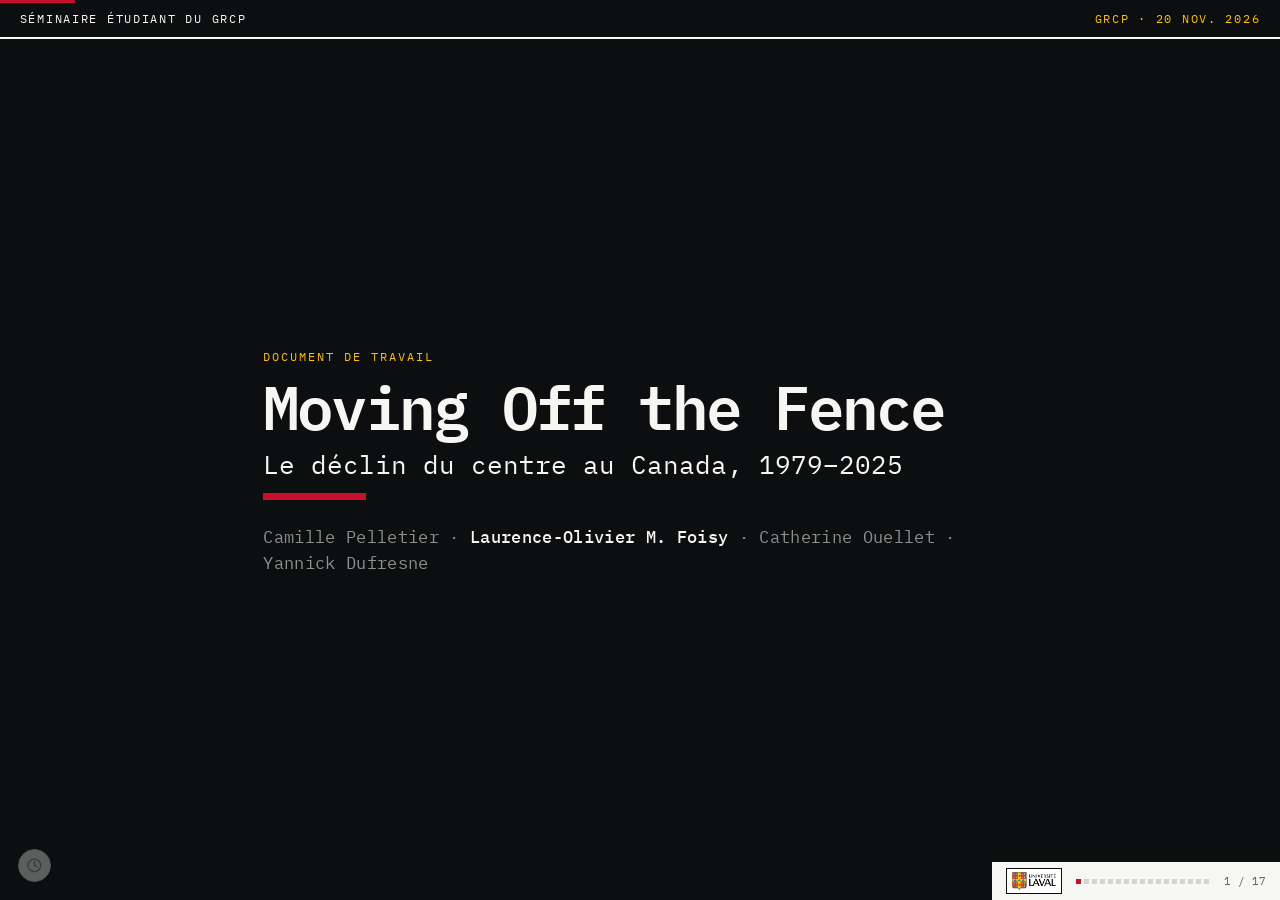
==== commit ba25f2e4: "Presentations : deck GRCP v5 (« Moving Off the Fence ») Version présentée le 20 novembre 2026 : cadr" ====
--- a/presentation_crumbling_center/index.html
+++ b/presentation_crumbling_center/index.html
@@ -4,31 +4,31 @@
     <meta charset="utf-8" />
     <meta name="viewport" content="width=device-width, initial-scale=1" />
     
-    <link href="./_app/immutable/entry/start.C2RWI5NR.js" rel="modulepreload">
-		<link href="./_app/immutable/chunks/aJylcUrR.js" rel="modulepreload">
-		<link href="./_app/immutable/chunks/D8nlH31o.js" rel="modulepreload">
-		<link href="./_app/immutable/entry/app.DjJOh9C1.js" rel="modulepreload">
+    <link href="./_app/immutable/entry/start.DSGepyt-.js" rel="modulepreload">
+		<link href="./_app/immutable/chunks/5bMPUG9k.js" rel="modulepreload">
+		<link href="./_app/immutable/chunks/iLYG4nki.js" rel="modulepreload">
+		<link href="./_app/immutable/entry/app.B2Juuxyk.js" rel="modulepreload">
 		<link href="./_app/immutable/chunks/xihTtKlq.js" rel="modulepreload">
-		<link href="./_app/immutable/nodes/0.B_48VM57.js" rel="modulepreload">
-		<link href="./_app/immutable/nodes/2.CvFYIywh.js" rel="modulepreload">
+		<link href="./_app/immutable/nodes/0.B1nsLGhe.js" rel="modulepreload">
+		<link href="./_app/immutable/nodes/2.CoTc3iFm.js" rel="modulepreload">
 		<!--1uha8ag--><!----><title>Moving Off the Fence · le déclin du centre au Canada</title>
 		<link href="./_app/immutable/assets/0.DKI30otz.css" rel="stylesheet">
-		<link href="./_app/immutable/assets/2.CwdJ-lDp.css" rel="stylesheet">
+		<link href="./_app/immutable/assets/2.CWTwp8Vn.css" rel="stylesheet">
   </head>
   <body data-sveltekit-preload-data="hover">
-    <div style="display: contents"><!--[--><!--[0--><!--[--><!--[--><div class="deck" style="--zoom: 1" tabindex="-1"><section class="diapo encre  "><div class="diapo-bandeau"><span>Séminaire étudiant du GRCP</span> <span class="droite">GRCP · 20 nov. 2026</span></div> <div class="diapo-in"><div class="titre"><p class="lieu">Document de travail</p> <h1>Moving Off the Fence</h1> <p class="sous">Le déclin du centre au Canada, 1979–2025</p> <hr class="filet"/> <p class="auteurs">Camille Pelletier · <b>Laurence-Olivier M. Foisy</b> · Catherine Ouellet · Yannick Dufresne</p></div><!----></div></section><!---->  <section class="diapo   "><div class="diapo-bandeau"><span>Constat</span> <span class="droite">GRCP · 20 nov. 2026</span></div> <div class="diapo-in"><h2 class="q">L’auto-positionnement gauche-droite au Canada, 1979–2025</h2> <div class="visuel evol svelte-uzmrha"><svg viewBox="0 0 1000 500" role="img" aria-label="Auto-positionnement gauche-droite de 1979 à 2025. Centre : 42,0 % puis 21,4 %. Gauche : 15,8 % puis 30,8 %. Droite : 31,3 % puis 32,4 %. Les extrêmes restent sous 10 %." class="svelte-uzmrha"><!--[--><line x1="96" x2="800" y1="440" y2="440" class="grille svelte-uzmrha base"></line><text x="82" y="446" class="ty svelte-uzmrha">0 %</text><line x1="96" x2="800" y1="358.8" y2="358.8" class="grille svelte-uzmrha"></line><text x="82" y="364.8" class="ty svelte-uzmrha">10 %</text><line x1="96" x2="800" y1="277.6" y2="277.6" class="grille svelte-uzmrha"></line><text x="82" y="283.6" class="ty svelte-uzmrha">20 %</text><line x1="96" x2="800" y1="196.4" y2="196.4" class="grille svelte-uzmrha"></line><text x="82" y="202.4" class="ty svelte-uzmrha">30 %</text><line x1="96" x2="800" y1="115.19999999999999" y2="115.19999999999999" class="grille svelte-uzmrha"></line><text x="82" y="121.19999999999999" class="ty svelte-uzmrha">40 %</text><line x1="96" x2="800" y1="34" y2="34" class="grille svelte-uzmrha"></line><text x="82" y="40" class="ty svelte-uzmrha">50 %</text><!--]--><!--[--><line x1="96" x2="96" y1="440" y2="447" class="tic svelte-uzmrha"></line><text x="96" y="468" class="tx svelte-uzmrha">1979</text><line x1="172.52173913043478" x2="172.52173913043478" y1="440" y2="447" class="tic svelte-uzmrha"></line><text x="172.52173913043478" y="468" class="tx svelte-uzmrha">1984</text><line x1="233.73913043478262" x2="233.73913043478262" y1="440" y2="447" class="tic svelte-uzmrha"></line><text x="233.73913043478262" y="468" class="tx svelte-uzmrha">1988</text><line x1="371.47826086956525" x2="371.47826086956525" y1="440" y2="447" class="tic svelte-uzmrha"></line><text x="371.47826086956525" y="468" class="tx svelte-uzmrha">1997</text><line x1="478.6086956521739" x2="478.6086956521739" y1="440" y2="447" class="tic svelte-uzmrha"></line><text x="478.6086956521739" y="468" class="tx svelte-uzmrha">2004</text><line x1="509.21739130434787" x2="509.21739130434787" y1="440" y2="447" class="tic svelte-uzmrha"></line><text x="509.21739130434787" y="486" class="tx svelte-uzmrha">2006</text><line x1="539.8260869565217" x2="539.8260869565217" y1="440" y2="447" class="tic svelte-uzmrha"></line><text x="539.8260869565217" y="468" class="tx svelte-uzmrha">2008</text><line x1="585.7391304347826" x2="585.7391304347826" y1="440" y2="447" class="tic svelte-uzmrha"></line><text x="585.7391304347826" y="468" class="tx svelte-uzmrha">2011</text><line x1="646.9565217391305" x2="646.9565217391305" y1="440" y2="447" class="tic svelte-uzmrha"></line><text x="646.9565217391305" y="468" class="tx svelte-uzmrha">2015</text><line x1="708.1739130434783" x2="708.1739130434783" y1="440" y2="447" class="tic svelte-uzmrha"></line><text x="708.1739130434783" y="468" class="tx svelte-uzmrha">2019</text><line x1="738.7826086956521" x2="738.7826086956521" y1="440" y2="447" class="tic svelte-uzmrha"></line><text x="738.7826086956521" y="486" class="tx svelte-uzmrha">2021</text><line x1="800" x2="800" y1="440" y2="447" class="tic svelte-uzmrha"></line><text x="800" y="468" class="tx svelte-uzmrha">2025</text><!--]--><line x1="96" x2="800" y1="358.8" y2="358.8" class="seuil r svelte-uzmrha"></line><!--[--><path d="M96.0,99.0 L172.5,120.7 L233.7,172.5 L371.5,175.8 L478.6,142.5 L509.2,142.5 L539.8,153.0 L585.7,169.7 L647.0,168.4 L708.2,284.5 L738.8,288.5 L800.0,266.0" pathLength="1" class="serie s-c trace svelte-uzmrha"></path><g class="r" style="transition-delay: 0s"><text x="814" y="271.95186" class="fin t-c svelte-uzmrha">centre <tspan class="val svelte-uzmrha">21,4 %</tspan></text></g><path d="M96.0,185.7 L172.5,181.5 L233.7,184.6 L371.5,150.0 L478.6,196.9 L509.2,196.9 L539.8,193.6 L585.7,203.6 L647.0,198.7 L708.2,148.4 L738.8,146.2 L800.0,177.1" pathLength="1" class="serie s-d trace svelte-uzmrha"></path><g class="r" style="transition-delay: 0s"><text x="814" y="183.13692399999996" class="fin t-d svelte-uzmrha">droite <tspan class="val svelte-uzmrha">32,4 %</tspan></text></g><path d="M96.0,311.7 L172.5,295.8 L233.7,229.2 L371.5,242.2 L478.6,225.7 L509.2,225.7 L539.8,219.0 L585.7,196.5 L647.0,236.7 L708.2,204.0 L738.8,183.1 L800.0,189.7" pathLength="1" class="serie s-g trace svelte-uzmrha"></path><g class="r" style="transition-delay: 0s"><text x="814" y="205.13692399999996" class="fin t-g svelte-uzmrha">gauche <tspan class="val svelte-uzmrha">30,8 %</tspan></text></g><path d="M96.0,420.4 L172.5,419.1 L233.7,420.7 L371.5,416.2 L478.6,413.4 L509.2,413.4 L539.8,419.2 L585.7,409.4 L647.0,387.4 L708.2,379.5 L738.8,387.3 L800.0,373.6" pathLength="1" class="serie s-xg trace svelte-uzmrha"></path><g class="r" style="transition-delay: 0s"><text x="814" y="379.6393" class="fin t-xg svelte-uzmrha">extrême gauche <tspan class="val svelte-uzmrha">8,2 %</tspan></text></g><path d="M96.0,371.3 L172.5,370.9 L233.7,381.0 L371.5,403.9 L478.6,409.5 L509.2,409.5 L539.8,403.1 L585.7,408.9 L647.0,396.7 L708.2,371.6 L738.8,383.0 L800.0,381.6" pathLength="1" class="serie s-xd trace svelte-uzmrha"></path><g class="r" style="transition-delay: 0s"><text x="814" y="401.6393" class="fin t-xd svelte-uzmrha">extrême droite <tspan class="val svelte-uzmrha">7,2 %</tspan></text></g><!--]--><!--[--><circle cx="96" cy="98.95188000000002" r="6" class="pt r svelte-uzmrha" style="transition-delay: 0s"></circle><circle cx="172.52173913043478" cy="120.67450400000001" r="6" class="pt r svelte-uzmrha" style="transition-delay: 0s"></circle><circle cx="233.73913043478262" cy="172.54587600000002" r="6" class="pt r svelte-uzmrha" style="transition-delay: 0s"></circle><circle cx="371.47826086956525" cy="175.77763599999997" r="6" class="pt r svelte-uzmrha" style="transition-delay: 0s"></circle><circle cx="478.6086956521739" cy="142.50268800000003" r="6" class="pt r svelte-uzmrha" style="transition-delay: 0s"></circle><circle cx="509.21739130434787" cy="142.50268800000003" r="6" class="pt r svelte-uzmrha" style="transition-delay: 0s"></circle><circle cx="539.8260869565217" cy="153.03189200000003" r="6" class="pt r svelte-uzmrha" style="transition-delay: 0s"></circle><circle cx="585.7391304347826" cy="169.69738" r="6" class="pt r svelte-uzmrha" style="transition-delay: 0s"></circle><circle cx="646.9565217391305" cy="168.41442" r="6" class="pt r svelte-uzmrha" style="transition-delay: 0s"></circle><circle cx="708.1739130434783" cy="284.49793999999997" r="6" class="pt r svelte-uzmrha" style="transition-delay: 0s"></circle><circle cx="738.7826086956521" cy="288.499476" r="6" class="pt r svelte-uzmrha" style="transition-delay: 0s"></circle><circle cx="800" cy="265.95186" r="6" class="pt r svelte-uzmrha" style="transition-delay: 0s"></circle><!--]--><text x="108" y="86.95188000000002" class="fin t-c r svelte-uzmrha"><tspan class="val svelte-uzmrha">42,0 %</tspan></text></svg> <!----><p class="lecture svelte-uzmrha"><!--[0-->Part des répondants selon leur auto-positionnement gauche-droite, à chaque vague.<!--]--></p><!----> <p class="src">Étude électorale canadienne, 1979–2025; % des répondants de chaque vague (n de 674 à 29 336). Format de la question : 7 points (1979–1984), 5 points (1988), 11 points (1997–2025); réponses ramenées sur 0–10.</p></div><!----><!----></div></section><!----> <section class="diapo   "><div class="diapo-bandeau"><span>Cadre théorique</span> <span class="droite">GRCP · 20 nov. 2026</span></div> <div class="diapo-in"><div class="visuel pile-v svelte-1j3cpht"><div class="scene svelte-1j3cpht"><!--[-1--><!--]--></div> <p class="src svelte-1j3cpht">Pages originales des textes cités; chaque passage est surligné là où il est imprimé.</p></div><!----></div></section><!----> <section class="diapo   "><div class="diapo-bandeau"><span>Questions de recherche</span> <span class="droite">GRCP · 20 nov. 2026</span></div> <div class="diapo-in"><h2 class="q">Questions de recherche</h2> <ol class="liste svelte-m32ugs"><!--[--><li class="svelte-m32ugs vu"><span class="tag svelte-m32ugs">Q1</span> <span class="corps svelte-m32ugs">L’auto-positionnement au centre a-t-il décliné au Canada depuis quatre décennies ?<!--[-1--><!--]--></span></li><li class="svelte-m32ugs"><span class="tag svelte-m32ugs">Q2</span> <span class="corps svelte-m32ugs">Si oui, où sont allés les anciens centristes : vers des positions modérées ou vers les pôles ?<!--[-1--><!--]--></span></li><li class="svelte-m32ugs"><span class="tag svelte-m32ugs">Q3</span> <span class="corps svelte-m32ugs">Ce déclin tient-il au départ de ceux qui n’ont jamais eu de positions centristes, ou à une érosion de la modération idéologique ?<!--[-1--><!--]--></span></li><!--]--></ol><!----><!----></div></section><!---->  <section class="diapo   "><div class="diapo-bandeau"><span>Méthode · données</span> <span class="droite">GRCP · 20 nov. 2026</span></div> <div class="diapo-in"><h2 class="q">Données : Étude électorale canadienne, 1979–2025</h2> <div class="visuel eta svelte-zdtuzi"><svg viewBox="0 0 1000 584" role="img" aria-label="Seize vagues de l'Étude électorale canadienne. Quatre sont exclues. Douze servent à l'auto-positionnement, de 1979 à 2025; neuf à l'échelle d'enjeux, de 1997 à 2025. De 674 répondants en 1988 à 29 336 en 2019." class="svelte-zdtuzi"><rect x="20" y="300" width="960" height="12" class="planche svelte-zdtuzi"></rect><!--[--><g class="cahier svelte-zdtuzi" style="transform: translate(35px, 300px)"><rect x="0" y="-236" width="34.58512193626446" height="236" class="dos svelte-zdtuzi"></rect><text transform="translate(10.292560968132229 -222) rotate(90)" class="an svelte-zdtuzi">1965</text><!--[-1--><!--]--></g><g class="cahier svelte-zdtuzi" style="transform: translate(74.58512193626446px, 300px)"><rect x="0" y="-236" width="34.58512193626446" height="236" class="dos svelte-zdtuzi"></rect><text transform="translate(10.292560968132229 -222) rotate(90)" class="an svelte-zdtuzi">1968</text><!--[-1--><!--]--></g><g class="cahier svelte-zdtuzi" style="transform: translate(114.17024387252891px, 300px)"><rect x="0" y="-236" width="53.23933545416668" height="236" class="dos svelte-zdtuzi"></rect><text transform="translate(19.61966772708334 -222) rotate(90)" class="an svelte-zdtuzi">1979</text><!--[0--><text transform="translate(32.61966772708334 -12) rotate(-90)" class="n svelte-zdtuzi">2 069</text><!--]--></g><g class="cahier svelte-zdtuzi" style="transform: translate(172.4095793266956px, 300px)"><rect x="0" y="-236" width="51.54850255034418" height="236" class="dos svelte-zdtuzi"></rect><text transform="translate(18.77425127517209 -222) rotate(90)" class="an svelte-zdtuzi">1984</text><!--[0--><text transform="translate(31.77425127517209 -12) rotate(-90)" class="n svelte-zdtuzi">1 869</text><!--]--></g><g class="cahier svelte-zdtuzi" style="transform: translate(228.95808187703977px, 300px)"><rect x="0" y="-236" width="34.58512193626446" height="236" class="dos svelte-zdtuzi"></rect><text transform="translate(10.292560968132229 -222) rotate(90)" class="an svelte-zdtuzi">1988</text><!--[0--><text transform="translate(23.29256096813223 -12) rotate(-90)" class="n svelte-zdtuzi">674</text><!--]--></g><g class="cahier svelte-zdtuzi" style="transform: translate(268.5432038133042px, 300px)"><rect x="0" y="-236" width="34.58512193626446" height="236" class="dos svelte-zdtuzi"></rect><text transform="translate(10.292560968132229 -222) rotate(90)" class="an svelte-zdtuzi">1993</text><!--[-1--><!--]--></g><g class="cahier svelte-zdtuzi" style="transform: translate(308.12832574956866px, 300px)"><rect x="0" y="-236" width="44.99066960920329" height="236" class="dos svelte-zdtuzi"></rect><text transform="translate(15.495334804601644 -222) rotate(90)" class="an svelte-zdtuzi">1997</text><!--[0--><text transform="translate(28.495334804601644 -12) rotate(-90)" class="n svelte-zdtuzi">1 260</text><!--]--></g><g class="cahier svelte-zdtuzi" style="transform: translate(358.11899535877194px, 300px)"><rect x="0" y="-236" width="34.58512193626446" height="236" class="dos svelte-zdtuzi"></rect><text transform="translate(10.292560968132229 -222) rotate(90)" class="an svelte-zdtuzi">2000</text><!--[-1--><!--]--></g><g class="cahier svelte-zdtuzi" style="transform: translate(397.7041172950364px, 300px)"><rect x="0" y="-236" width="47.81270525280659" height="236" class="dos svelte-zdtuzi"></rect><text transform="translate(16.906352626403294 -222) rotate(90)" class="an svelte-zdtuzi">2004</text><!--[0--><text transform="translate(29.906352626403294 -12) rotate(-90)" class="n svelte-zdtuzi">1 493</text><!--]--></g><g class="cahier svelte-zdtuzi" style="transform: translate(450.516822547843px, 300px)"><rect x="0" y="-236" width="47.81270525280659" height="236" class="dos svelte-zdtuzi"></rect><text transform="translate(16.906352626403294 -222) rotate(90)" class="an svelte-zdtuzi">2006</text><!--[0--><text transform="translate(29.906352626403294 -12) rotate(-90)" class="n svelte-zdtuzi">1 493</text><!--]--></g><g class="cahier svelte-zdtuzi" style="transform: translate(503.3295278006496px, 300px)"><rect x="0" y="-236" width="50.5490946652376" height="236" class="dos svelte-zdtuzi"></rect><text transform="translate(18.2745473326188 -222) rotate(90)" class="an svelte-zdtuzi">2008</text><!--[0--><text transform="translate(31.2745473326188 -12) rotate(-90)" class="n svelte-zdtuzi">1 760</text><!--]--></g><g class="cahier svelte-zdtuzi" style="transform: translate(558.8786224658872px, 300px)"><rect x="0" y="-236" width="47.745730955719544" height="236" class="dos svelte-zdtuzi"></rect><text transform="translate(16.872865477859772 -222) rotate(90)" class="an svelte-zdtuzi">2011</text><!--[0--><text transform="translate(29.872865477859772 -12) rotate(-90)" class="n svelte-zdtuzi">1 487</text><!--]--></g><g class="cahier svelte-zdtuzi" style="transform: translate(611.6243534216068px, 300px)"><rect x="0" y="-236" width="63.48126679177783" height="236" class="dos svelte-zdtuzi"></rect><text transform="translate(24.740633395888914 -222) rotate(90)" class="an svelte-zdtuzi">2015</text><!--[0--><text transform="translate(37.74063339588891 -12) rotate(-90)" class="n svelte-zdtuzi">3 830</text><!--]--></g><g class="cahier svelte-zdtuzi" style="transform: translate(680.1056202133846px, 300px)"><rect x="0" y="-236" width="97.34305097738381" height="236" class="dos svelte-zdtuzi"></rect><text transform="translate(41.671525488691906 -222) rotate(90)" class="an svelte-zdtuzi">2019</text><!--[0--><text transform="translate(54.671525488691906 -12) rotate(-90)" class="n svelte-zdtuzi">29 336</text><!--]--></g><g class="cahier svelte-zdtuzi" style="transform: translate(782.4486711907683px, 300px)"><rect x="0" y="-236" width="89.28660629289533" height="236" class="dos svelte-zdtuzi"></rect><text transform="translate(37.643303146447664 -222) rotate(90)" class="an svelte-zdtuzi">2021</text><!--[0--><text transform="translate(50.643303146447664 -12) rotate(-90)" class="n svelte-zdtuzi">18 073</text><!--]--></g><g class="cahier svelte-zdtuzi" style="transform: translate(876.7352774836636px, 300px)"><rect x="0" y="-236" width="88.26472251633639" height="236" class="dos svelte-zdtuzi"></rect><text transform="translate(37.132361258168196 -222) rotate(90)" class="an svelte-zdtuzi">2025</text><!--[0--><text transform="translate(50.132361258168196 -12) rotate(-90)" class="n svelte-zdtuzi">16 996</text><!--]--></g><!--]--><text x="500" y="484" class="r sol-t svelte-zdtuzi">vagues exclues de l’analyse</text><g class="r" style="transition-delay: 0s"><path d="M128.4,538 v10 H570 v-10" class="motif-l svelte-zdtuzi"></path><text x="349.2" y="570" class="motif svelte-zdtuzi">variables nécessaires absentes</text><path d="M648.4,538 v10 H790 v-10" class="motif-l svelte-zdtuzi"></path><text x="719.2" y="570" class="motif svelte-zdtuzi">trois catégories seulement</text></g><!--[--><g class="r"><path d="M90.23780912450502,326 L90.23780912450502,340 L909.762190875495,340 L909.762190875495,326" class="acc-l svelte-zdtuzi"></path><text x="500" y="366" class="mes svelte-zdtuzi">auto-positionnement : 12 vagues, 1979–2025</text></g><g class="r"><path d="M253.91932972032953,378 L253.91932972032953,392 L909.762190875495,392 L909.762190875495,378" class="acc-l svelte-zdtuzi"></path><text x="581.8407602979123" y="418" class="mes svelte-zdtuzi">échelle d’enjeux : 9 vagues, 1997–2025</text></g><!--]--></svg> <p class="src">Épaisseur des volumes : logarithme du nombre de répondants analysés (de 674 en 1988 à 29 336 en 2019).</p></div><!----><!----></div></section><!----> <section class="diapo   "><div class="diapo-bandeau"><span>Méthode · mesure 1</span> <span class="droite">GRCP · 20 nov. 2026</span></div> <div class="diapo-in"><h2 class="q">Mesure 1 : l’auto-positionnement idéologique</h2> <div class="visuel reg2 svelte-psu2i8"><svg viewBox="0 0 1000 540" role="img" aria-label="La question d'auto-positionnement, de 0 à 10. Le centre est exactement 5. Le nombre de cases change selon les vagues : 7 de 1979 à 1984; 5 de 1988 à 1988; 11 de 1997 à 2025." class="svelte-psu2i8"><rect x="160" y="18" width="740" height="84" class="carte svelte-psu2i8"></rect><text x="184" y="52" class="qq svelte-psu2i8">En politique, on parle de gauche et de droite.</text><text x="184" y="84" class="qq svelte-psu2i8">Où vous placeriez-vous, de 0 à 10 ?</text><text x="884" y="94" class="para svelte-psu2i8">question paraphrasée</text><!--[--><g class="case svelte-psu2i8"><rect x="170" y="174" width="60" height="52" class="svelte-psu2i8"></rect><text x="200" y="209" class="svelte-psu2i8">0</text></g><g class="case svelte-psu2i8"><rect x="236" y="174" width="60" height="52" class="svelte-psu2i8"></rect><text x="266" y="209" class="svelte-psu2i8">1</text></g><g class="case svelte-psu2i8"><rect x="302" y="174" width="60" height="52" class="svelte-psu2i8"></rect><text x="332" y="209" class="svelte-psu2i8">2</text></g><g class="case svelte-psu2i8"><rect x="368" y="174" width="60" height="52" class="svelte-psu2i8"></rect><text x="398" y="209" class="svelte-psu2i8">3</text></g><g class="case svelte-psu2i8"><rect x="434" y="174" width="60" height="52" class="svelte-psu2i8"></rect><text x="464" y="209" class="svelte-psu2i8">4</text></g><g class="case svelte-psu2i8"><rect x="500" y="174" width="60" height="52" class="svelte-psu2i8"></rect><text x="530" y="209" class="svelte-psu2i8">5</text></g><g class="case svelte-psu2i8"><rect x="566" y="174" width="60" height="52" class="svelte-psu2i8"></rect><text x="596" y="209" class="svelte-psu2i8">6</text></g><g class="case svelte-psu2i8"><rect x="632" y="174" width="60" height="52" class="svelte-psu2i8"></rect><text x="662" y="209" class="svelte-psu2i8">7</text></g><g class="case svelte-psu2i8"><rect x="698" y="174" width="60" height="52" class="svelte-psu2i8"></rect><text x="728" y="209" class="svelte-psu2i8">8</text></g><g class="case svelte-psu2i8"><rect x="764" y="174" width="60" height="52" class="svelte-psu2i8"></rect><text x="794" y="209" class="svelte-psu2i8">9</text></g><g class="case svelte-psu2i8"><rect x="830" y="174" width="60" height="52" class="svelte-psu2i8"></rect><text x="860" y="209" class="svelte-psu2i8">10</text></g><!--]--><text x="158" y="207" class="bout fin svelte-psu2i8">gauche</text><text x="902" y="207" class="bout svelte-psu2i8">droite</text><g class="curseur svelte-psu2i8" style="transform: translate(920px, 310px)"><path d="M0,0 L0,30 L8,23 L14,36 L20,33 L14,21 L24,21 Z" class="svelte-psu2i8"></path></g><g class="r svelte-psu2i8" style="transition-delay: 0s"><g class="cloture  svelte-ksh467" transform="translate(502 168)"><rect x="-6" y="-35.88" width="68" height="7" class="trav svelte-ksh467"></rect><rect x="-6" y="-13.799999999999999" width="68" height="7" class="trav svelte-ksh467"></rect><!--[--><path d="M3.546666666666667,0 L3.546666666666667,-40.21333333333333 L9.333333333333334,-46 L15.120000000000001,-40.21333333333333 L15.120000000000001,0 Z" class="planche svelte-ksh467"></path><path d="M22.213333333333335,0 L22.213333333333335,-40.21333333333333 L28,-46 L33.78666666666667,-40.21333333333333 L33.78666666666667,0 Z" class="planche svelte-ksh467"></path><path d="M40.88,0 L40.88,-40.21333333333333 L46.66666666666667,-46 L52.45333333333333,-40.21333333333333 L52.45333333333333,0 Z" class="planche svelte-ksh467"></path><!--]--></g><!----><text x="576" y="148" class="def svelte-psu2i8">centre : exactement 5</text></g><g class="r svelte-psu2i8"><!--[--><path d="M174,234 L174,244 L292,244 L292,234" class="acc-l svelte-psu2i8"></path><text x="233" y="266" class="cat svelte-psu2i8">extrême gauche</text><path d="M306,234 L306,244 L490,244 L490,234" class="acc-l svelte-psu2i8"></path><text x="398" y="266" class="cat svelte-psu2i8">gauche</text><path d="M504,234 L504,244 L556,244 L556,234" class="acc-l svelte-psu2i8 c"></path><text x="530" y="266" class="cat svelte-psu2i8 c">centre</text><path d="M570,234 L570,244 L754,244 L754,234" class="acc-l svelte-psu2i8"></path><text x="662" y="266" class="cat svelte-psu2i8">droite</text><path d="M768,234 L768,244 L886,244 L886,234" class="acc-l svelte-psu2i8"></path><text x="827" y="266" class="cat svelte-psu2i8">extrême droite</text><!--]--></g><g class="r svelte-psu2i8"><text x="20" y="330" class="titre-f svelte-psu2i8">Le format de la question varie :</text><!--[--><text x="20" y="378" class="an svelte-psu2i8">1979–1984</text><line x1="200" x2="860" y1="372" y2="372" class="regle svelte-psu2i8"></line><!--[--><circle cx="200" cy="372" r="11" class="cr cat0 svelte-psu2i8"></circle><circle cx="310.022" cy="372" r="11" class="cr cat1 svelte-psu2i8"></circle><circle cx="419.97799999999995" cy="372" r="11" class="cr cat1 svelte-psu2i8"></circle><circle cx="530" cy="372" r="11" class="cr cat2 svelte-psu2i8"></circle><circle cx="640.0219999999999" cy="372" r="11" class="cr cat3 svelte-psu2i8"></circle><circle cx="749.9780000000001" cy="372" r="11" class="cr cat3 svelte-psu2i8"></circle><circle cx="860" cy="372" r="11" class="cr cat4 svelte-psu2i8"></circle><!--]--><text x="890" y="378" class="nb svelte-psu2i8">7 points</text><text x="20" y="430" class="an svelte-psu2i8">1988</text><line x1="200" x2="860" y1="424" y2="424" class="regle svelte-psu2i8"></line><!--[--><circle cx="200" cy="424" r="11" class="cr cat0 svelte-psu2i8"></circle><circle cx="365" cy="424" r="11" class="cr cat1 svelte-psu2i8"></circle><circle cx="530" cy="424" r="11" class="cr cat2 svelte-psu2i8"></circle><circle cx="695" cy="424" r="11" class="cr cat3 svelte-psu2i8"></circle><circle cx="860" cy="424" r="11" class="cr cat4 svelte-psu2i8"></circle><!--]--><text x="890" y="430" class="nb svelte-psu2i8">5 points</text><text x="20" y="482" class="an svelte-psu2i8">1997–2025</text><line x1="200" x2="860" y1="476" y2="476" class="regle svelte-psu2i8"></line><!--[--><circle cx="200" cy="476" r="11" class="cr cat0 svelte-psu2i8"></circle><circle cx="266" cy="476" r="11" class="cr cat0 svelte-psu2i8"></circle><circle cx="332" cy="476" r="11" class="cr cat1 svelte-psu2i8"></circle><circle cx="398" cy="476" r="11" class="cr cat1 svelte-psu2i8"></circle><circle cx="464" cy="476" r="11" class="cr cat1 svelte-psu2i8"></circle><circle cx="530" cy="476" r="11" class="cr cat2 svelte-psu2i8"></circle><circle cx="596" cy="476" r="11" class="cr cat3 svelte-psu2i8"></circle><circle cx="662" cy="476" r="11" class="cr cat3 svelte-psu2i8"></circle><circle cx="728" cy="476" r="11" class="cr cat3 svelte-psu2i8"></circle><circle cx="794" cy="476" r="11" class="cr cat4 svelte-psu2i8"></circle><circle cx="860" cy="476" r="11" class="cr cat4 svelte-psu2i8"></circle><!--]--><text x="890" y="482" class="nb svelte-psu2i8">11 points</text><!--]--></g></svg></div><!----><!----></div></section><!----> <section class="diapo   "><div class="diapo-bandeau"><span>Méthode · mesure 2</span> <span class="droite">GRCP · 20 nov. 2026</span></div> <div class="diapo-in"><h2 class="q">Mesure 2 : l’échelle idéologique fondée sur les enjeux</h2> <div class="visuel bal svelte-1cbyivd"><svg viewBox="0 0 1000 560" role="img" aria-label="Une répondante de 2025 se place à 5 sur l'échelle gauche-droite. Ses neuf réponses aux enjeux, codées de 0 à 1, ont pour moyenne 0,28 : l'échelle d'enjeux la situe à gauche. Deux autres répondants qui se placent à 5 sont situés à 0,5 et à 0,7." class="svelte-1cbyivd"><line x1="100" x2="900" y1="306" y2="306" class="sol svelte-1cbyivd"></line><!--[--><line x1="130" x2="130" y1="306" y2="314" class="cran svelte-1cbyivd"></line><line x1="204" x2="204" y1="306" y2="314" class="cran svelte-1cbyivd"></line><line x1="278" x2="278" y1="306" y2="314" class="cran svelte-1cbyivd"></line><line x1="352" x2="352" y1="306" y2="314" class="cran svelte-1cbyivd"></line><line x1="426" x2="426" y1="306" y2="314" class="cran svelte-1cbyivd"></line><line x1="500" x2="500" y1="306" y2="320" class="cran svelte-1cbyivd c5"></line><line x1="574" x2="574" y1="306" y2="314" class="cran svelte-1cbyivd"></line><line x1="648" x2="648" y1="306" y2="314" class="cran svelte-1cbyivd"></line><line x1="722" x2="722" y1="306" y2="314" class="cran svelte-1cbyivd"></line><line x1="796" x2="796" y1="306" y2="314" class="cran svelte-1cbyivd"></line><line x1="870" x2="870" y1="306" y2="314" class="cran svelte-1cbyivd"></line><!--]--><text x="100" y="336" class="cote svelte-1cbyivd">gauche</text><text x="900" y="336" class="cote fin svelte-1cbyivd">droite</text><text x="500" y="338" class="cote mil svelte-1cbyivd">centre</text><g class="parole svelte-1cbyivd"><rect x="210" y="56" width="580" height="112" class="svelte-1cbyivd"></rect><path d="M484,168 L500,190 L516,168 Z" class="svelte-1cbyivd"></path><line x1="486" x2="514" y1="168" y2="168" class="joint svelte-1cbyivd"></line><foreignObject x="220" y="62" width="560" height="100"><!----><div class="dit svelte-1cbyivd"><!--[-1--><b class="grand svelte-1cbyivd">« Je me place au centre. »</b> <span class="q svelte-1cbyivd">5 sur une échelle de 0 (gauche) à 10 (droite)</span><!--]--></div><!----></foreignObject></g><!--[-1--><!--]--><g class="r" transform="translate(500 306)"><g class="rep svelte-15al4vo pale" transform="translate(0 -12)"><circle cy="-58" r="13" class="tete svelte-15al4vo"></circle><path d="M0 -45 L0 -14 M0 -38 L-16 -22 M0 -38 L18 -26 M0 -14 L-13 12 M0 -14 L13 12" class="corps svelte-15al4vo"></path><!--[-1--><!--]--><!--[-1--><!--]--></g><!----></g><line x1="335.572" x2="335.572" y1="310" y2="458" class="renvoi r svelte-1cbyivd"></line><g class="marche svelte-1cbyivd" style="transform: translate(500px, 306px)"><g class="rep svelte-15al4vo" transform="translate(0 -12)"><circle cy="-58" r="13" class="tete svelte-15al4vo"></circle><path d="M0 -45 L0 -14 M0 -38 L-16 -22 M0 -38 L18 -26 M0 -14 L-13 12 M0 -14 L13 12" class="corps svelte-15al4vo"></path><!--[-1--><!--]--><!--[-1--><!--]--></g><!----></g><!--[--><g class="r autre svelte-1cbyivd" style="transform: translate(500px, 306px); transition-delay: 0s"><g class="rep svelte-15al4vo" transform="translate(0 -12)"><circle cy="-58" r="13" class="tete svelte-15al4vo"></circle><path d="M0 -45 L0 -14 M0 -38 L-16 -22 M0 -38 L18 -26 M0 -14 L-13 12 M0 -14 L13 12" class="corps svelte-15al4vo"></path><!--[-1--><!--]--><!--[0--><!----><g class="bulle svelte-15al4vo centre"><circle cy="-100" r="30" class="onde svelte-15al4vo"></circle><path d="M-23,-116 h46 v32 h-15 l-8,9 l-8,-9 h-15 Z" class="svelte-15al4vo"></path><text y="-93" class="svelte-15al4vo">5</text></g><!----><!--]--></g><!----></g><g class="r autre svelte-1cbyivd" style="transform: translate(500px, 306px); transition-delay: 0s"><g class="rep svelte-15al4vo" transform="translate(0 -12)"><circle cy="-58" r="13" class="tete svelte-15al4vo"></circle><path d="M0 -45 L0 -14 M0 -38 L-16 -22 M0 -38 L18 -26 M0 -14 L-13 12 M0 -14 L13 12" class="corps svelte-15al4vo"></path><!--[-1--><!--]--><!--[0--><!----><g class="bulle svelte-15al4vo centre"><circle cy="-100" r="30" class="onde svelte-15al4vo"></circle><path d="M-23,-116 h46 v32 h-15 l-8,9 l-8,-9 h-15 Z" class="svelte-15al4vo"></path><text y="-93" class="svelte-15al4vo">5</text></g><!----><!--]--></g><!----></g><!--]--><g class="appui r svelte-1cbyivd" style="transform: translateX(500px)"><path d="M0,475 L-22,510 L22,510 Z" class="svelte-1cbyivd"></path><text y="556" class="appui-t svelte-1cbyivd">0,5</text></g><g class="regle svelte-1cbyivd" style="transform: rotate(0deg); transform-origin: 500px 466px"><rect x="122" y="462" width="756" height="9" class="poutre svelte-1cbyivd"></rect><!--[--><text x="130" y="530" class="tic-t svelte-1cbyivd">0</text><text x="204" y="530" class="tic-t svelte-1cbyivd">0,1</text><text x="278" y="530" class="tic-t svelte-1cbyivd">0,2</text><text x="352" y="530" class="tic-t svelte-1cbyivd">0,3</text><text x="426" y="530" class="tic-t svelte-1cbyivd">0,4</text><text x="500" y="530" class="tic-t svelte-1cbyivd t5">0,5</text><text x="574" y="530" class="tic-t svelte-1cbyivd">0,6</text><text x="648" y="530" class="tic-t svelte-1cbyivd">0,7</text><text x="722" y="530" class="tic-t svelte-1cbyivd">0,8</text><text x="796" y="530" class="tic-t svelte-1cbyivd">0,9</text><text x="870" y="530" class="tic-t svelte-1cbyivd">1</text><!--]--><!--[--><g class="bloc svelte-1cbyivd" style="transform: translate(500px, 148px); opacity: 0"><rect x="-15" y="-9" width="30" height="18" class="p-eco svelte-1cbyivd"></rect></g><g class="bloc svelte-1cbyivd" style="transform: translate(500px, 148px); opacity: 0"><rect x="-15" y="-9" width="30" height="18" class="p-eco svelte-1cbyivd"></rect></g><g class="bloc svelte-1cbyivd" style="transform: translate(500px, 148px); opacity: 0"><rect x="-15" y="-9" width="30" height="18" class="p-eco svelte-1cbyivd"></rect></g><g class="bloc svelte-1cbyivd" style="transform: translate(500px, 148px); opacity: 0"><rect x="-15" y="-9" width="30" height="18" class="p-ega svelte-1cbyivd"></rect></g><g class="bloc svelte-1cbyivd" style="transform: translate(500px, 148px); opacity: 0"><rect x="-15" y="-9" width="30" height="18" class="p-ega svelte-1cbyivd"></rect></g><g class="bloc svelte-1cbyivd" style="transform: translate(500px, 148px); opacity: 0"><rect x="-15" y="-9" width="30" height="18" class="p-ega svelte-1cbyivd"></rect></g><g class="bloc svelte-1cbyivd" style="transform: translate(500px, 148px); opacity: 0"><rect x="-15" y="-9" width="30" height="18" class="p-imm svelte-1cbyivd"></rect></g><g class="bloc svelte-1cbyivd" style="transform: translate(500px, 148px); opacity: 0"><rect x="-15" y="-9" width="30" height="18" class="p-ega svelte-1cbyivd"></rect></g><g class="bloc svelte-1cbyivd" style="transform: translate(500px, 148px); opacity: 0"><rect x="-15" y="-9" width="30" height="18" class="p-imm svelte-1cbyivd"></rect></g><!--]--></g><g class="r leg svelte-1cbyivd"><rect x="588.8" y="368" width="16" height="11" class="p-eco svelte-1cbyivd"></rect><text x="612.8" y="378" class="svelte-1cbyivd">économie</text><rect x="588.8" y="390" width="16" height="11" class="p-ega svelte-1cbyivd"></rect><text x="612.8" y="400" class="svelte-1cbyivd">égalité sociale</text><rect x="588.8" y="412" width="16" height="11" class="p-imm svelte-1cbyivd"></rect><text x="612.8" y="422" class="svelte-1cbyivd">immigration</text></g></svg> <!----><p class="lecture svelte-1cbyivd"><!--[0--><b>Auto-positionnement</b> : elle se place à <b class="acc svelte-1cbyivd">5</b>, au centre.<!--]--></p><!----> <p class="src">Étude électorale canadienne 2025, répondants réels; libellés traduits du questionnaire. L’échelle est la moyenne des neuf réponses, arrondie au dixième.</p></div><!----><!----></div></section><!----> <section class="diapo   "><div class="diapo-bandeau"><span>Méthode · validation</span> <span class="droite">GRCP · 20 nov. 2026</span></div> <div class="diapo-in"><h2 class="q">Validation de l’échelle : analyse factorielle</h2> <div class="visuel ebou svelte-1r9bbum"><svg viewBox="0 0 1000 490" role="img" aria-label="Valeurs propres des neuf questions : la première vaut 3,37, soit 37 % de la variance; la deuxième 1,31." class="svelte-1r9bbum"><!--[--><line x1="120" x2="920" y1="430" y2="430" class="grille svelte-1r9bbum base"></line><text x="106" y="436" class="ty svelte-1r9bbum">0</text><line x1="120" x2="920" y1="332.5" y2="332.5" class="grille svelte-1r9bbum"></line><text x="106" y="338.5" class="ty svelte-1r9bbum">1</text><line x1="120" x2="920" y1="235" y2="235" class="grille svelte-1r9bbum"></line><text x="106" y="241" class="ty svelte-1r9bbum">2</text><line x1="120" x2="920" y1="137.5" y2="137.5" class="grille svelte-1r9bbum"></line><text x="106" y="143.5" class="ty svelte-1r9bbum">3</text><line x1="120" x2="920" y1="40" y2="40" class="grille svelte-1r9bbum"></line><text x="106" y="46" class="ty svelte-1r9bbum">4</text><!--]--><!--[--><text x="164.44444444444446" y="458" class="tx svelte-1r9bbum">1</text><text x="253.33333333333331" y="458" class="tx svelte-1r9bbum">2</text><text x="342.22222222222223" y="458" class="tx svelte-1r9bbum">3</text><text x="431.1111111111111" y="458" class="tx svelte-1r9bbum">4</text><text x="520" y="458" class="tx svelte-1r9bbum">5</text><text x="608.8888888888889" y="458" class="tx svelte-1r9bbum">6</text><text x="697.7777777777777" y="458" class="tx svelte-1r9bbum">7</text><text x="786.6666666666666" y="458" class="tx svelte-1r9bbum">8</text><text x="875.5555555555555" y="458" class="tx svelte-1r9bbum">9</text><!--]--><text x="520" y="484" class="axe-t svelte-1r9bbum">facteur</text><text x="106" y="24" class="axe-t deb svelte-1r9bbum">valeur propre</text><line x1="120" x2="920" y1="332.5" y2="332.5" class="kaiser svelte-1r9bbum"></line><text x="920" y="323.5" class="note fin svelte-1r9bbum">1 = l’équivalent d’une question</text><!--[--><rect x="136.8888888888889" y="40" width="55.11111111111111" height="390" class="barre svelte-1r9bbum" style="transform: scaleY(0.25); transition-delay: 0s"></rect><rect x="225.77777777777777" y="40" width="55.11111111111111" height="390" class="barre svelte-1r9bbum" style="transform: scaleY(0.25); transition-delay: 0.05s"></rect><rect x="314.6666666666667" y="40" width="55.11111111111111" height="390" class="barre svelte-1r9bbum" style="transform: scaleY(0.25); transition-delay: 0.1s"></rect><rect x="403.55555555555554" y="40" width="55.11111111111111" height="390" class="barre svelte-1r9bbum" style="transform: scaleY(0.25); transition-delay: 0.15000000000000002s"></rect><rect x="492.44444444444446" y="40" width="55.11111111111111" height="390" class="barre svelte-1r9bbum" style="transform: scaleY(0.25); transition-delay: 0.2s"></rect><rect x="581.3333333333334" y="40" width="55.11111111111111" height="390" class="barre svelte-1r9bbum" style="transform: scaleY(0.25); transition-delay: 0.25s"></rect><rect x="670.2222222222222" y="40" width="55.11111111111111" height="390" class="barre svelte-1r9bbum" style="transform: scaleY(0.25); transition-delay: 0.30000000000000004s"></rect><rect x="759.1111111111111" y="40" width="55.11111111111111" height="390" class="barre svelte-1r9bbum" style="transform: scaleY(0.25); transition-delay: 0.35000000000000003s"></rect><rect x="848" y="40" width="55.11111111111111" height="390" class="barre svelte-1r9bbum" style="transform: scaleY(0.25); transition-delay: 0.4s"></rect><!--]--><g class="r"><text x="206" y="121.51274999999998" class="note fort acc svelte-1r9bbum">3,37</text><text x="206" y="145.51274999999998" class="note acc svelte-1r9bbum">37 % de la variance</text></g><!--[--><path d="M164.4,195.4 L253.3,284.2 L342.2,323.2 L431.1,349.9 L520.0,357.8 L608.9,360.8 L697.8,369.4 L786.7,372.1 L875.6,379.8" pathLength="1" class="an trace svelte-1r9bbum" style="stroke: color-mix(in srgb, var(--dk-encre) 22%, var(--dk-fond)); transition-delay: 0s"></path><path d="M164.4,221.3 L253.3,289.6 L342.2,329.6 L431.1,335.4 L520.0,351.3 L608.9,356.9 L697.8,364.1 L786.7,367.1 L875.6,377.1" pathLength="1" class="an trace svelte-1r9bbum" style="stroke: color-mix(in srgb, var(--dk-encre) 30.666666666666664%, var(--dk-fond)); transition-delay: 0s"></path><path d="M164.4,174.4 L253.3,285.9 L342.2,325.3 L431.1,349.7 L520.0,360.2 L608.9,364.8 L697.8,370.7 L786.7,377.6 L875.6,384.1" pathLength="1" class="an trace svelte-1r9bbum" style="stroke: color-mix(in srgb, var(--dk-encre) 39.33333333333333%, var(--dk-fond)); transition-delay: 0s"></path><path d="M164.4,170.6 L253.3,285.6 L342.2,331.7 L431.1,350.0 L520.0,358.0 L608.9,364.8 L697.8,370.6 L786.7,377.2 L875.6,384.1" pathLength="1" class="an trace svelte-1r9bbum" style="stroke: color-mix(in srgb, var(--dk-encre) 48%, var(--dk-fond)); transition-delay: 0s"></path><path d="M164.4,166.3 L253.3,291.9 L342.2,332.0 L431.1,346.6 L520.0,355.5 L608.9,365.1 L697.8,370.2 L786.7,380.2 L875.6,384.8" pathLength="1" class="an trace svelte-1r9bbum" style="stroke: color-mix(in srgb, var(--dk-encre) 56.666666666666664%, var(--dk-fond)); transition-delay: 0s"></path><path d="M164.4,168.4 L253.3,285.2 L342.2,331.0 L431.1,345.1 L520.0,361.1 L608.9,366.0 L697.8,371.9 L786.7,381.0 L875.6,382.7" pathLength="1" class="an trace svelte-1r9bbum" style="stroke: color-mix(in srgb, var(--dk-encre) 65.33333333333334%, var(--dk-fond)); transition-delay: 0s"></path><path d="M164.4,118.7 L253.3,305.6 L342.2,337.9 L431.1,343.5 L520.0,362.9 L608.9,371.4 L697.8,376.0 L786.7,386.4 L875.6,390.0" pathLength="1" class="an trace svelte-1r9bbum" style="stroke: color-mix(in srgb, var(--dk-encre) 74%, var(--dk-fond)); transition-delay: 0s"></path><path d="M164.4,73.8 L253.3,299.5 L342.2,332.7 L431.1,365.2 L520.0,374.7 L608.9,375.7 L697.8,384.1 L786.7,391.7 L875.6,395.0" pathLength="1" class="an trace svelte-1r9bbum" style="stroke: color-mix(in srgb, var(--dk-encre) 82.66666666666666%, var(--dk-fond)); transition-delay: 0s"></path><path d="M164.4,50.2 L253.3,307.9 L342.2,337.2 L431.1,366.2 L520.0,374.9 L608.9,377.6 L697.8,387.7 L786.7,391.9 L875.6,399.0" pathLength="1" class="an trace svelte-1r9bbum" style="stroke: color-mix(in srgb, var(--dk-encre) 91.33333333333333%, var(--dk-fond)); transition-delay: 0s"></path><path d="M164.4,69.0 L253.3,312.1 L342.2,335.5 L431.1,363.2 L520.0,370.9 L608.9,372.9 L697.8,384.4 L786.7,390.1 L875.6,394.2" pathLength="1" class="an trace svelte-1r9bbum" style="stroke: color-mix(in srgb, var(--dk-encre) 100%, var(--dk-fond)); transition-delay: 0s"></path><!--]--><g class="r" style="transition-delay: 0s"><text x="342.22222222222223" y="67.29999999999995" class="note svelte-1r9bbum">première valeur propre</text><line x1="342.22222222222223" x2="374.22222222222223" y1="98.5" y2="98.5" class="an svelte-1r9bbum" style="stroke: color-mix(in srgb, var(--dk-encre) 22%, var(--dk-fond))"></line><text x="384.22222222222223" y="104.5" class="note gras svelte-1r9bbum">1997 : 2,41</text><line x1="342.22222222222223" x2="374.22222222222223" y1="125.80000000000001" y2="125.80000000000001" class="an svelte-1r9bbum" style="stroke: color-mix(in srgb, var(--dk-encre) 91.33333333333333%, var(--dk-fond))"></line><text x="384.22222222222223" y="131.8" class="note gras svelte-1r9bbum">2021 : 3,90</text></g><g class="tout svelte-1r9bbum"><path d="M164.4,101.5 L253.3,302.6 L342.2,334.0 L431.1,355.5 L520.0,368.5 L608.9,371.4 L697.8,381.1 L786.7,387.1 L875.6,390.7" pathLength="1" class="ligne trace svelte-1r9bbum"></path><!--[--><circle cx="164.44444444444446" cy="101.51274999999998" r="8" class="pt r svelte-1r9bbum" style="transition-delay: 0s"></circle><circle cx="253.33333333333331" cy="302.61625" r="8" class="pt r svelte-1r9bbum" style="transition-delay: 0s"></circle><circle cx="342.22222222222223" cy="333.9625" r="8" class="pt r svelte-1r9bbum" style="transition-delay: 0s"></circle><circle cx="431.1111111111111" cy="355.471" r="8" class="pt r svelte-1r9bbum" style="transition-delay: 0s"></circle><circle cx="520" cy="368.536" r="8" class="pt r svelte-1r9bbum" style="transition-delay: 0s"></circle><circle cx="608.8888888888889" cy="371.4415" r="8" class="pt r svelte-1r9bbum" style="transition-delay: 0s"></circle><circle cx="697.7777777777777" cy="381.1135" r="8" class="pt r svelte-1r9bbum" style="transition-delay: 0s"></circle><circle cx="786.6666666666666" cy="387.139" r="8" class="pt r svelte-1r9bbum" style="transition-delay: 0s"></circle><circle cx="875.5555555555555" cy="390.71725" r="8" class="pt r svelte-1r9bbum" style="transition-delay: 0s"></circle><!--]--></g></svg> <!----><p class="lecture svelte-1r9bbum"><!--[0-->Neuf questions, donc <b>neuf unités de variance</b>. Si elles n’avaient rien en commun, chaque facteur en porterait une.<!--]--></p><!----> <p class="src">Analyse factorielle exploratoire des neuf questions; corrélations de Pearson par paires. Figures de l’annexe de l’article.</p></div><!----><!----></div></section><!----> <section class="diapo   "><div class="diapo-bandeau"><span>Méthode · typologie</span> <span class="droite">GRCP · 20 nov. 2026</span></div> <div class="diapo-in"><h2 class="q">Typologie : quatre types de répondants</h2> <div class="visuel profils svelte-1eu1028"><svg viewBox="0 0 1000 480" role="img" aria-label="Quatre types de répondants. Centristes alignés : 6,8 % en 1997, 4,8 % en 2025. Désalignés : 25,7 % puis 17,5 %. Cachés : 15,1 % puis 11,8 %. Non-centristes : 52,3 % puis 65,9 %." class="svelte-1eu1028"><rect x="302" y="22" width="436" height="210" class="zone svelte-1eu1028"></rect><text x="520" y="46" class="zone-t svelte-1eu1028">positions au centre (0,5)</text><text x="192" y="46" class="cote svelte-1eu1028">positions à gauche</text><text x="852" y="46" class="cote svelte-1eu1028">positions à droite</text><line x1="84" x2="960" y1="232" y2="232" class="sol svelte-1eu1028"></line><line x1="302" x2="738" y1="232" y2="232" class="sol centre svelte-1eu1028"></line><!--[--><g class="r" style="transition-delay: 0s"><g transform="translate(192 229)"><g class="rep svelte-15al4vo" transform="translate(0 -12)"><circle cy="-58" r="13" class="tete svelte-15al4vo"></circle><path d="M0 -45 L0 -14 M0 -38 L-16 -22 M0 -38 L18 -26 M0 -14 L-13 12 M0 -14 L13 12" class="corps svelte-15al4vo"></path><!--[-1--><!--]--><!--[0--><!----><g class="bulle svelte-15al4vo centre"><circle cy="-100" r="30" class="onde svelte-15al4vo"></circle><path d="M-23,-116 h46 v32 h-15 l-8,9 l-8,-9 h-15 Z" class="svelte-15al4vo"></path><text y="-93" class="svelte-15al4vo">5</text></g><!----><!--]--></g><!----></g><text x="192" y="272" class="nom svelte-1eu1028">Centriste désaligné</text><text x="192" y="298" class="def svelte-1eu1028">se place <tspan class="svelte-1eu1028 acc">au centre</tspan>,</text><text x="192" y="319" class="def svelte-1eu1028">positions <tspan class="svelte-1eu1028">ailleurs</tspan></text></g><g class="r"><rect x="102" y="344" height="20" width="66.91022000000001" class="barre b-desalignes svelte-1eu1028"></rect><line x1="168.91022" x2="168.91022" y1="338" y2="370" class="avant r svelte-1eu1028"></line><text x="102" y="404" class="val svelte-1eu1028">25,7 %</text><text x="102" y="428" class="delta r svelte-1eu1028">−8,3 points depuis 1997</text></g><g class="r" style="transition-delay: 0s"><g transform="translate(412 229)"><g class="rep svelte-15al4vo" transform="translate(0 -12)"><circle cy="-58" r="13" class="tete svelte-15al4vo"></circle><path d="M0 -45 L0 -14 M0 -38 L-16 -22 M0 -38 L18 -26 M0 -14 L-13 12 M0 -14 L13 12" class="corps svelte-15al4vo"></path><!--[-1--><!--]--><!--[0--><!----><g class="bulle svelte-15al4vo centre"><circle cy="-100" r="30" class="onde svelte-15al4vo"></circle><path d="M-23,-116 h46 v32 h-15 l-8,9 l-8,-9 h-15 Z" class="svelte-15al4vo"></path><text y="-93" class="svelte-15al4vo">5</text></g><!----><!--]--></g><!----></g><text x="412" y="272" class="nom svelte-1eu1028">Centriste aligné</text><text x="412" y="298" class="def svelte-1eu1028">se place <tspan class="svelte-1eu1028 acc">au centre</tspan>,</text><text x="412" y="319" class="def svelte-1eu1028">positions <tspan class="svelte-1eu1028 acc">au centre</tspan></text></g><g class="r"><rect x="322" y="344" height="20" width="17.760080000000002" class="barre b-alignes svelte-1eu1028"></rect><line x1="339.76008" x2="339.76008" y1="338" y2="370" class="avant r svelte-1eu1028"></line><text x="322" y="404" class="val svelte-1eu1028">6,8 %</text><text x="322" y="428" class="delta r svelte-1eu1028">−2,1 points depuis 1997</text></g><g class="r" style="transition-delay: 0s"><g transform="translate(628 229)"><g class="rep svelte-15al4vo" transform="translate(0 -12)"><circle cy="-58" r="13" class="tete svelte-15al4vo"></circle><path d="M0 -45 L0 -14 M0 -38 L-16 -22 M0 -38 L18 -26 M0 -14 L-13 12 M0 -14 L13 12" class="corps svelte-15al4vo"></path><!--[-1--><!--]--><!--[0--><!----><g class="bulle svelte-15al4vo"><circle cy="-100" r="30" class="onde svelte-15al4vo"></circle><path d="M-23,-116 h46 v32 h-15 l-8,9 l-8,-9 h-15 Z" class="svelte-15al4vo"></path><text y="-93" class="svelte-15al4vo">3</text></g><!----><!--]--></g><!----></g><text x="628" y="272" class="nom svelte-1eu1028">Centriste caché</text><text x="628" y="298" class="def svelte-1eu1028">se place <tspan class="svelte-1eu1028">ailleurs</tspan>,</text><text x="628" y="319" class="def svelte-1eu1028">positions <tspan class="svelte-1eu1028 acc">au centre</tspan></text></g><g class="r"><rect x="538" y="344" height="20" width="39.23738" class="barre b-caches svelte-1eu1028"></rect><line x1="577.23738" x2="577.23738" y1="338" y2="370" class="avant r svelte-1eu1028"></line><text x="538" y="404" class="val svelte-1eu1028">15,1 %</text><text x="538" y="428" class="delta r svelte-1eu1028">−3,2 points depuis 1997</text></g><g class="r" style="transition-delay: 0s"><g transform="translate(852 229)"><g class="rep svelte-15al4vo" transform="translate(0 -12)"><circle cy="-58" r="13" class="tete svelte-15al4vo"></circle><path d="M0 -45 L0 -14 M0 -38 L-16 -22 M0 -38 L18 -26 M0 -14 L-13 12 M0 -14 L13 12" class="corps svelte-15al4vo"></path><!--[-1--><!--]--><!--[0--><!----><g class="bulle svelte-15al4vo"><circle cy="-100" r="30" class="onde svelte-15al4vo"></circle><path d="M-23,-116 h46 v32 h-15 l-8,9 l-8,-9 h-15 Z" class="svelte-15al4vo"></path><text y="-93" class="svelte-15al4vo">7</text></g><!----><!--]--></g><!----></g><text x="852" y="272" class="nom svelte-1eu1028">Non-centriste</text><text x="852" y="298" class="def svelte-1eu1028">se place <tspan class="svelte-1eu1028">ailleurs</tspan>,</text><text x="852" y="319" class="def svelte-1eu1028">positions <tspan class="svelte-1eu1028">ailleurs</tspan></text></g><g class="r"><rect x="762" y="344" height="20" width="136.09206" class="barre b-autres svelte-1eu1028"></rect><line x1="898.09206" x2="898.09206" y1="338" y2="370" class="avant r svelte-1eu1028"></line><text x="762" y="404" class="val svelte-1eu1028">52,3 %</text><text x="762" y="428" class="delta r svelte-1eu1028">+13,6 points depuis 1997</text></g><!--]--><g class="r"><!----><text x="0" y="364" class="annee svelte-1eu1028">1997</text><!----></g></svg> <p class="src">Bulle : auto-positionnement (0 à 10; exemples). Position sur la règle : échelle d’enjeux. Parts en % des répondants ayant les deux mesures, Étude électorale canadienne, 1997 et 2025.</p></div><!----><!----></div></section><!---->  <section class="diapo   "><div class="diapo-bandeau"><span>Résultats</span> <span class="droite">GRCP · 20 nov. 2026</span></div> <div class="diapo-in"><h2 class="q">Distribution des deux mesures, 1997–2025</h2> <div class="visuel relief svelte-1fxmi4s"><svg viewBox="0 0 1000 500" role="img" aria-label="Distribution de l'auto-positionnement et de l'échelle d'enjeux, de 1997 à 2025. Part au centre : auto-positionnement, 32,5 % puis 21,4 %; échelle d'enjeux, 22,7 % puis 17,3 %." class="svelte-1fxmi4s"><defs><!--[--><clipPath id="centre-auto"><rect x="614.5" y="26" width="61" height="182"></rect></clipPath><clipPath id="centre-ech"><rect x="614.5" y="250" width="61" height="182"></rect></clipPath><!--]--></defs><text x="0" y="56" class="annee svelte-1fxmi4s">1997</text><!--[--><text x="0" y="144" class="mesure svelte-1fxmi4s">Auto-positionnement</text><text x="0" y="168" class="mesure sous svelte-1fxmi4s">où les répondants se placent</text><!--[--><line x1="297.3" x2="992.6999999999999" y1="122" y2="122" class="grille svelte-1fxmi4s"></line><text x="287.3" y="127" class="ty svelte-1fxmi4s">20 %</text><line x1="297.3" x2="992.6999999999999" y1="36" y2="36" class="grille svelte-1fxmi4s"></line><text x="287.3" y="41" class="ty svelte-1fxmi4s">40 %</text><!--]--><path style="d: path('M297.3,208.0 C311.5,206.5 325.8,204.7 340.0,203.6 C360.3,201.9 380.7,201.9 401.0,199.8 C421.3,197.7 441.7,197.4 462.0,190.9 C482.3,184.4 502.7,160.9 523.0,160.9 C543.3,160.9 563.7,167.4 584.0,167.4 C604.3,167.4 624.7,68.1 645.0,68.1 C665.3,68.1 685.7,160.2 706.0,160.2 C726.3,160.2 746.7,140.1 767.0,140.1 C787.3,140.1 807.7,160.3 828.0,170.1 C848.3,179.9 868.7,198.8 889.0,198.8 C909.3,198.8 929.7,198.1 950.0,198.1 C964.2,198.1 978.5,204.7 992.7,208.0 Z')" class="masse svelte-1fxmi4s"></path><path style="d: path('M297.3,208.0 C311.5,206.5 325.8,204.7 340.0,203.6 C360.3,201.9 380.7,201.9 401.0,199.8 C421.3,197.7 441.7,197.4 462.0,190.9 C482.3,184.4 502.7,160.9 523.0,160.9 C543.3,160.9 563.7,167.4 584.0,167.4 C604.3,167.4 624.7,68.1 645.0,68.1 C665.3,68.1 685.7,160.2 706.0,160.2 C726.3,160.2 746.7,140.1 767.0,140.1 C787.3,140.1 807.7,160.3 828.0,170.1 C848.3,179.9 868.7,198.8 889.0,198.8 C909.3,198.8 929.7,198.1 950.0,198.1 C964.2,198.1 978.5,204.7 992.7,208.0 Z')" class="masse rouge svelte-1fxmi4s" clip-path="url(#centre-auto)"></path><path d="M297.3,208.0 C311.5,206.5 325.8,204.7 340.0,203.6 C360.3,201.9 380.7,201.9 401.0,199.8 C421.3,197.7 441.7,197.4 462.0,190.9 C482.3,184.4 502.7,160.9 523.0,160.9 C543.3,160.9 563.7,167.4 584.0,167.4 C604.3,167.4 624.7,68.1 645.0,68.1 C665.3,68.1 685.7,160.2 706.0,160.2 C726.3,160.2 746.7,140.1 767.0,140.1 C787.3,140.1 807.7,160.3 828.0,170.1 C848.3,179.9 868.7,198.8 889.0,198.8 C909.3,198.8 929.7,198.1 950.0,198.1 C964.2,198.1 978.5,204.7 992.7,208.0 Z" class="avant r svelte-1fxmi4s"></path><line x1="297.3" x2="992.6999999999999" y1="208" y2="208" class="base svelte-1fxmi4s"></line><!--[--><text x="340" y="230" class="tx svelte-1fxmi4s">0</text><text x="401" y="230" class="tx svelte-1fxmi4s">1</text><text x="462" y="230" class="tx svelte-1fxmi4s">2</text><text x="523" y="230" class="tx svelte-1fxmi4s">3</text><text x="584" y="230" class="tx svelte-1fxmi4s">4</text><text x="645" y="230" class="tx svelte-1fxmi4s c5">5</text><text x="706" y="230" class="tx svelte-1fxmi4s">6</text><text x="767" y="230" class="tx svelte-1fxmi4s">7</text><text x="828" y="230" class="tx svelte-1fxmi4s">8</text><text x="889" y="230" class="tx svelte-1fxmi4s">9</text><text x="950" y="230" class="tx svelte-1fxmi4s">10</text><!--]--><g class="r"><text x="689.5999999999999" y="52" class="bilan svelte-1fxmi4s">au centre : 32,5 % → 21,4 %</text><text x="689.5999999999999" y="78" class="bilan fort svelte-1fxmi4s">−11,1 points</text></g><text x="0" y="368" class="mesure svelte-1fxmi4s">Échelle d’enjeux</text><text x="0" y="392" class="mesure sous svelte-1fxmi4s">où leurs réponses les situent</text><!--[--><line x1="297.3" x2="992.6999999999999" y1="346" y2="346" class="grille svelte-1fxmi4s"></line><text x="287.3" y="351" class="ty svelte-1fxmi4s">20 %</text><line x1="297.3" x2="992.6999999999999" y1="260" y2="260" class="grille svelte-1fxmi4s"></line><text x="287.3" y="265" class="ty svelte-1fxmi4s">40 %</text><!--]--><path style="d: path('M297.3,432.0 C311.5,431.6 325.8,431.9 340.0,430.7 C360.3,428.9 380.7,425.5 401.0,420.5 C421.3,415.5 441.7,407.5 462.0,400.7 C482.3,393.9 502.7,390.0 523.0,379.7 C543.3,369.3 563.7,342.8 584.0,338.5 C604.3,334.2 624.7,334.2 645.0,334.2 C665.3,334.2 685.7,351.4 706.0,361.1 C726.3,370.7 746.7,384.0 767.0,392.2 C787.3,400.3 807.7,404.6 828.0,409.9 C848.3,415.2 868.7,420.3 889.0,423.7 C909.3,427.2 929.7,429.4 950.0,430.8 C964.2,431.9 978.5,431.6 992.7,432.0 Z')" class="masse svelte-1fxmi4s"></path><path style="d: path('M297.3,432.0 C311.5,431.6 325.8,431.9 340.0,430.7 C360.3,428.9 380.7,425.5 401.0,420.5 C421.3,415.5 441.7,407.5 462.0,400.7 C482.3,393.9 502.7,390.0 523.0,379.7 C543.3,369.3 563.7,342.8 584.0,338.5 C604.3,334.2 624.7,334.2 645.0,334.2 C665.3,334.2 685.7,351.4 706.0,361.1 C726.3,370.7 746.7,384.0 767.0,392.2 C787.3,400.3 807.7,404.6 828.0,409.9 C848.3,415.2 868.7,420.3 889.0,423.7 C909.3,427.2 929.7,429.4 950.0,430.8 C964.2,431.9 978.5,431.6 992.7,432.0 Z')" class="masse rouge svelte-1fxmi4s" clip-path="url(#centre-ech)"></path><path d="M297.3,432.0 C311.5,431.6 325.8,431.9 340.0,430.7 C360.3,428.9 380.7,425.5 401.0,420.5 C421.3,415.5 441.7,407.5 462.0,400.7 C482.3,393.9 502.7,390.0 523.0,379.7 C543.3,369.3 563.7,342.8 584.0,338.5 C604.3,334.2 624.7,334.2 645.0,334.2 C665.3,334.2 685.7,351.4 706.0,361.1 C726.3,370.7 746.7,384.0 767.0,392.2 C787.3,400.3 807.7,404.6 828.0,409.9 C848.3,415.2 868.7,420.3 889.0,423.7 C909.3,427.2 929.7,429.4 950.0,430.8 C964.2,431.9 978.5,431.6 992.7,432.0 Z" class="avant r svelte-1fxmi4s"></path><line x1="297.3" x2="992.6999999999999" y1="432" y2="432" class="base svelte-1fxmi4s"></line><!--[--><text x="340" y="454" class="tx svelte-1fxmi4s">0</text><text x="401" y="454" class="tx svelte-1fxmi4s">0,1</text><text x="462" y="454" class="tx svelte-1fxmi4s">0,2</text><text x="523" y="454" class="tx svelte-1fxmi4s">0,3</text><text x="584" y="454" class="tx svelte-1fxmi4s">0,4</text><text x="645" y="454" class="tx svelte-1fxmi4s c5">0,5</text><text x="706" y="454" class="tx svelte-1fxmi4s">0,6</text><text x="767" y="454" class="tx svelte-1fxmi4s">0,7</text><text x="828" y="454" class="tx svelte-1fxmi4s">0,8</text><text x="889" y="454" class="tx svelte-1fxmi4s">0,9</text><text x="950" y="454" class="tx svelte-1fxmi4s">1</text><!--]--><g class="r"><text x="689.5999999999999" y="276" class="bilan svelte-1fxmi4s">au centre : 22,7 % → 17,3 %</text><text x="689.5999999999999" y="302" class="bilan fort svelte-1fxmi4s">−5,4 points</text></g><!--]--><line x1="0" x2="1" y1="474" y2="474" class="iqr svelte-1fxmi4s" style="transform: translateX(559.661px) scaleX(148.90099999999995)"></line><g class="med svelte-1fxmi4s" style="transform: translateX(632.3119999999999px)"><line x1="0" x2="0" y1="465" y2="483" class="svelte-1fxmi4s"></line></g><text x="287.3" y="479" class="ty svelte-1fxmi4s">médiane et intervalle interquartile</text></svg> <!----><p class="lecture svelte-1fxmi4s"><!--[0-->1997 : un pic à 5 pour l’auto-positionnement; aucun pic sur l’échelle d’enjeux.<!--]--></p><!----> <p class="src">Étude électorale canadienne, 1997–2025; % des répondants de chaque vague. Courbes reliant les onze valeurs de chaque mesure (échelle d’enjeux arrondie au dixième).</p></div><!----><!----></div></section><!----> <section class="diapo   "><div class="diapo-bandeau"><span>Méthode · modèle</span> <span class="droite">GRCP · 20 nov. 2026</span></div> <div class="diapo-in"><h2 class="q">Modèle : se placer au centre prédit-il des positions au centre ?</h2> <div class="visuel bascule svelte-bun36q"><svg viewBox="0 0 1000 430" role="img" aria-label="En 1997, 21,0 % de ceux qui se placent au centre sont au centre de l'échelle d'enjeux, contre 22,4 % des autres : β = -0,08. En 2025, 21,4 % contre 15,2 % : β = 0,42." class="svelte-bun36q"><g class="r"><!----><text x="40" y="60" class="annee svelte-bun36q">1997</text><!----></g><text x="500" y="34" class="tete r svelte-bun36q">poids : la part qui est au centre de l’échelle d’enjeux</text><path d="M500,306 L466,378 L534,378 Z" class="pied svelte-bun36q"></path><line x1="370" x2="630" y1="378" y2="378" class="socle svelte-bun36q"></line><g class="fleau svelte-bun36q" style="transform: rotate(0deg); transform-origin: 500px 300px"><rect x="130" y="295" width="740" height="10" class="poutre svelte-bun36q"></rect><!--[--><g style="transform: translate(200px, 295px) rotate(0deg)" class="charge svelte-bun36q"><g transform="translate(-44 0)"><g class="rep svelte-15al4vo" transform="translate(0 -12)"><circle cy="-58" r="13" class="tete svelte-15al4vo"></circle><path d="M0 -45 L0 -14 M0 -38 L-16 -22 M0 -38 L18 -26 M0 -14 L-13 12 M0 -14 L13 12" class="corps svelte-15al4vo"></path><!--[-1--><!--]--><!--[0--><!----><g class="bulle svelte-15al4vo centre"><circle cy="-100" r="30" class="onde svelte-15al4vo"></circle><path d="M-23,-116 h46 v32 h-15 l-8,9 l-8,-9 h-15 Z" class="svelte-15al4vo"></path><text y="-93" class="svelte-15al4vo">5</text></g><!----><!--]--></g><!----></g><g class="r"><rect x="14" y="-200" width="60" height="200" class="poids c svelte-bun36q" style="transform: scaleY(0.35658519999999994)"></rect><text x="44" y="-85.31703999999999" class="pct svelte-bun36q" style="transform: translateY(0)">21,0 %</text></g><text x="0" y="40" class="groupe svelte-bun36q">se placent au centre</text></g><g style="transform: translate(800px, 295px) rotate(0deg)" class="charge svelte-bun36q"><g transform="translate(44 0)"><g class="rep svelte-15al4vo" transform="translate(0 -12)"><circle cy="-58" r="13" class="tete svelte-15al4vo"></circle><path d="M0 -45 L0 -14 M0 -38 L-16 -22 M0 -38 L18 -26 M0 -14 L-13 12 M0 -14 L13 12" class="corps svelte-15al4vo"></path><!--[-1--><!--]--><!--[0--><!----><g class="bulle svelte-15al4vo"><circle cy="-100" r="30" class="onde svelte-15al4vo"></circle><path d="M-23,-116 h46 v32 h-15 l-8,9 l-8,-9 h-15 Z" class="svelte-15al4vo"></path><text y="-93" class="svelte-15al4vo">≠ 5</text></g><!----><!--]--></g><!----></g><g class="r"><rect x="-74" y="-200" width="60" height="200" class="poids nc svelte-bun36q" style="transform: scaleY(0.38044809999999996)"></rect><text x="-44" y="-90.08962" class="pct svelte-bun36q" style="transform: translateY(0)">22,4 %</text></g><text x="0" y="40" class="groupe svelte-bun36q">se placent ailleurs</text></g><!--]--></g><g class="r"><!----><text x="500" y="422" class="beta svelte-bun36q">β = −0,08</text><!----></g></svg> <!----><p class="lecture svelte-bun36q"><!--[0-->Se placer au centre permet-il de prédire des positions au centre ? Si la balance reste à plat, non : <b>β = 0</b>.<!--]--></p><!----> <p class="src">β : coefficient d’une régression logistique par vague (au centre de l’échelle d’enjeux, selon que l’on se place au centre ou non). Inclinaison proportionnelle à β. Étude électorale canadienne, 1997 et 2025.</p></div><!----><!----></div></section><!----> <section class="diapo   "><div class="diapo-bandeau"><span>Résultats</span> <span class="droite">GRCP · 20 nov. 2026</span></div> <div class="diapo-in"><h2 class="q">Association entre les deux mesures, 1997–2025</h2> <div class="visuel coefs svelte-1yjexk7"><svg viewBox="0 0 1000 510" role="img" aria-label="Coefficient β par vague, de 1997 à 2025. L'intervalle de confiance contient zéro de 1997–2015; il l'exclut de 2019–2025. En 2025, β = 0,42, soit un rapport des cotes de 1,52." class="svelte-1yjexk7"><!--[--><line x1="110" x2="840" y1="450" y2="450" class="grille svelte-1yjexk7"></line><text x="96" y="456" class="ty svelte-1yjexk7">−0,4</text><text x="854" y="456" class="tyd svelte-1yjexk7">× 0,67</text><line x1="110" x2="840" y1="368" y2="368" class="grille svelte-1yjexk7"></line><text x="96" y="374" class="ty svelte-1yjexk7">−0,2</text><text x="854" y="374" class="tyd svelte-1yjexk7">× 0,82</text><line x1="110" x2="840" y1="286" y2="286" class="grille svelte-1yjexk7 zero"></line><text x="96" y="292" class="ty svelte-1yjexk7">0,0</text><text x="854" y="292" class="tyd svelte-1yjexk7">× 1,00</text><line x1="110" x2="840" y1="203.99999999999997" y2="203.99999999999997" class="grille svelte-1yjexk7"></line><text x="96" y="209.99999999999997" class="ty svelte-1yjexk7">0,2</text><text x="854" y="209.99999999999997" class="tyd svelte-1yjexk7">× 1,22</text><line x1="110" x2="840" y1="122" y2="122" class="grille svelte-1yjexk7"></line><text x="96" y="128" class="ty svelte-1yjexk7">0,4</text><text x="854" y="128" class="tyd svelte-1yjexk7">× 1,49</text><line x1="110" x2="840" y1="40" y2="40" class="grille svelte-1yjexk7"></line><text x="96" y="46" class="ty svelte-1yjexk7">0,6</text><text x="854" y="46" class="tyd svelte-1yjexk7">× 1,82</text><!--]--><text x="96" y="18" class="axe-t svelte-1yjexk7">β (log-cotes)</text><text x="854" y="18" class="axe-t deb svelte-1yjexk7">rapport des cotes</text><!--[--><text x="140" y="480" class="tx svelte-1yjexk7">1997</text><text x="307.5" y="480" class="tx svelte-1yjexk7">2004</text><text x="355.3571428571429" y="480" class="tx svelte-1yjexk7 serre">2006</text><text x="403.2142857142857" y="480" class="tx svelte-1yjexk7 serre">2008</text><text x="475" y="480" class="tx svelte-1yjexk7">2011</text><text x="570.7142857142858" y="480" class="tx svelte-1yjexk7">2015</text><text x="666.4285714285714" y="480" class="tx svelte-1yjexk7">2019</text><text x="714.2857142857142" y="480" class="tx svelte-1yjexk7 serre">2021</text><text x="810" y="480" class="tx svelte-1yjexk7">2025</text><!--]--><text x="832" y="308" class="zero-t svelte-1yjexk7">β = 0 : aucune association</text><!--[--><line x1="140" y1="319.907" x2="307.5" y2="205.14800000000002" class="lien r svelte-1yjexk7" style="transition-delay: 0s"></line><line x1="307.5" y1="205.14800000000002" x2="355.3571428571429" y2="285.26199999999994" class="lien r svelte-1yjexk7" style="transition-delay: 0s"></line><line x1="355.3571428571429" y1="285.26199999999994" x2="403.2142857142857" y2="189.73199999999997" class="lien r svelte-1yjexk7" style="transition-delay: 0s"></line><line x1="403.2142857142857" y1="189.73199999999997" x2="475" y2="234.54499999999996" class="lien r svelte-1yjexk7" style="transition-delay: 0s"></line><line x1="475" y1="234.54499999999996" x2="570.7142857142858" y2="216.628" class="lien r svelte-1yjexk7" style="transition-delay: 0s"></line><line x1="570.7142857142858" y1="216.628" x2="666.4285714285714" y2="140.61399999999998" class="lien r svelte-1yjexk7" style="transition-delay: 0s"></line><line x1="666.4285714285714" y1="140.61399999999998" x2="714.2857142857142" y2="93.99699999999996" class="lien r svelte-1yjexk7" style="transition-delay: 0s"></line><line x1="714.2857142857142" y1="93.99699999999996" x2="810" y2="115.23500000000001" class="lien r svelte-1yjexk7" style="transition-delay: 0s"></line><!--]--><!--[--><g class="est r svelte-1yjexk7" style="transition-delay: 0s"><line x1="140" x2="140" y1="437.741" y2="202.073" class="ic svelte-1yjexk7"></line><circle cx="140" cy="319.907" r="9" class="pt svelte-1yjexk7"></circle></g><g class="est r svelte-1yjexk7" style="transition-delay: 0s"><line x1="307.5" x2="307.5" y1="313.51099999999997" y2="96.78499999999997" class="ic svelte-1yjexk7"></line><circle cx="307.5" cy="205.14800000000002" r="9" class="pt svelte-1yjexk7"></circle></g><g class="est r svelte-1yjexk7" style="transition-delay: 0s"><line x1="355.3571428571429" x2="355.3571428571429" y1="396.94599999999997" y2="173.57799999999997" class="ic svelte-1yjexk7"></line><circle cx="355.3571428571429" cy="285.26199999999994" r="9" class="pt svelte-1yjexk7"></circle></g><g class="est r svelte-1yjexk7" style="transition-delay: 0s"><line x1="403.2142857142857" x2="403.2142857142857" y1="289.854" y2="89.65100000000001" class="ic svelte-1yjexk7"></line><circle cx="403.2142857142857" cy="189.73199999999997" r="9" class="pt svelte-1yjexk7"></circle></g><g class="est r svelte-1yjexk7" style="transition-delay: 0s"><line x1="475" x2="475" y1="343.072" y2="126.01799999999997" class="ic svelte-1yjexk7"></line><circle cx="475" cy="234.54499999999996" r="9" class="pt svelte-1yjexk7"></circle></g><g class="est r svelte-1yjexk7" style="transition-delay: 0s"><line x1="570.7142857142858" x2="570.7142857142858" y1="352.256" y2="80.959" class="ic svelte-1yjexk7"></line><circle cx="570.7142857142858" cy="216.628" r="9" class="pt svelte-1yjexk7"></circle></g><g class="est r svelte-1yjexk7 sig" style="transition-delay: 0s"><line x1="666.4285714285714" x2="666.4285714285714" y1="199.531" y2="81.69699999999995" class="ic svelte-1yjexk7"></line><circle cx="666.4285714285714" cy="140.61399999999998" r="9" class="pt svelte-1yjexk7"></circle></g><g class="est r svelte-1yjexk7 sig" style="transition-delay: 0s"><line x1="714.2857142857142" x2="714.2857142857142" y1="141.885" y2="46.067999999999984" class="ic svelte-1yjexk7"></line><circle cx="714.2857142857142" cy="93.99699999999996" r="9" class="pt svelte-1yjexk7"></circle></g><g class="est r svelte-1yjexk7 sig" style="transition-delay: 0s"><line x1="810" x2="810" y1="159.80200000000002" y2="70.668" class="ic svelte-1yjexk7"></line><circle cx="810" cy="115.23500000000001" r="9" class="pt svelte-1yjexk7"></circle></g><!--]--></svg> <!----><p class="lecture svelte-1yjexk7"><!--[0--><b>β > 0</b> : ceux qui se placent au centre sont plus souvent au centre de l’échelle d’enjeux que les autres.<!--]--></p><!----> <p class="src">β par vague et intervalle de confiance à 95 %. Point plein : p &lt; 0,05. Vérifications en annexe de l’article : contrôles sociodémographiques, rééchantillonnage à n égal, centre élargi (0,4 à 0,6).</p></div><!----><!----></div></section><!---->  <section class="diapo   "><div class="diapo-bandeau"><span>Discussion</span> <span class="droite">GRCP · 20 nov. 2026</span></div> <div class="diapo-in"><h2 class="q">Interprétation : conversion ou correction idéologique</h2> <div class="visuel interp svelte-9zuius"><svg viewBox="0 0 1000 420" role="img" aria-label="Schéma. Conversion : la personne passe de 0,5 à 0,3 sur l'échelle d'enjeux, puis se place à 3 plutôt qu'à 5. Correction : elle reste à 0,3 sur l'échelle d'enjeux et se place à 3 plutôt qu'à 5." class="svelte-9zuius"><!--[--><g class="voie svelte-9zuius"><text x="0" y="88" class="lt svelte-9zuius">Conversion idéologique</text><text x="0" y="114" class="ls svelte-9zuius">les positions changent</text><!--[--><text x="0" y="152" class="lb r svelte-9zuius">positions : 0,5 → 0,3</text><text x="0" y="174" class="lb r svelte-9zuius">auto-positionnement : 5 → 3</text><!--]--><line x1="310" x2="960" y1="150" y2="150" class="sol svelte-9zuius"></line><!--[--><line x1="330" x2="330" y1="150" y2="158" class="cran svelte-9zuius"></line><line x1="391" x2="391" y1="150" y2="158" class="cran svelte-9zuius"></line><line x1="452" x2="452" y1="150" y2="158" class="cran svelte-9zuius"></line><line x1="513" x2="513" y1="150" y2="158" class="cran svelte-9zuius"></line><line x1="574" x2="574" y1="150" y2="158" class="cran svelte-9zuius"></line><line x1="635" x2="635" y1="150" y2="164" class="cran svelte-9zuius c5"></line><line x1="696" x2="696" y1="150" y2="158" class="cran svelte-9zuius"></line><line x1="757" x2="757" y1="150" y2="158" class="cran svelte-9zuius"></line><line x1="818" x2="818" y1="150" y2="158" class="cran svelte-9zuius"></line><line x1="879" x2="879" y1="150" y2="158" class="cran svelte-9zuius"></line><line x1="940" x2="940" y1="150" y2="158" class="cran svelte-9zuius"></line><!--]--><text x="635" y="182" class="b mil svelte-9zuius">0,5</text><text x="513" y="182" class="b mil2 svelte-9zuius">0,3</text><!--[0--><g class="r" transform="translate(635 150)"><g class="rep svelte-15al4vo pale" transform="translate(0 -12)"><circle cy="-58" r="13" class="tete svelte-15al4vo"></circle><path d="M0 -45 L0 -14 M0 -38 L-16 -22 M0 -38 L18 -26 M0 -14 L-13 12 M0 -14 L13 12" class="corps svelte-15al4vo"></path><!--[-1--><!--]--><!--[-1--><!--]--></g><!----></g><!--]--><g class="marche svelte-9zuius" style="transform: translate(635px, 150px)"><g class="rep svelte-15al4vo" transform="translate(0 -12)"><circle cy="-58" r="13" class="tete svelte-15al4vo"></circle><path d="M0 -45 L0 -14 M0 -38 L-16 -22 M0 -38 L18 -26 M0 -14 L-13 12 M0 -14 L13 12" class="corps svelte-15al4vo"></path><!--[-1--><!--]--><!--[0--><!----><g class="bulle svelte-15al4vo centre"><circle cy="-100" r="30" class="onde svelte-15al4vo"></circle><path d="M-23,-116 h46 v32 h-15 l-8,9 l-8,-9 h-15 Z" class="svelte-15al4vo"></path><text y="-93" class="svelte-15al4vo">5</text></g><!----><!--]--></g><!----></g></g><g class="voie svelte-9zuius"><text x="0" y="283" class="lt svelte-9zuius">Correction idéologique</text><text x="0" y="309" class="ls svelte-9zuius">l’auto-positionnement s’ajuste</text><!--[--><text x="0" y="347" class="lb r svelte-9zuius">positions : 0,3 (inchangées)</text><text x="0" y="369" class="lb r svelte-9zuius">auto-positionnement : 5 → 3</text><!--]--><line x1="310" x2="960" y1="345" y2="345" class="sol svelte-9zuius"></line><!--[--><line x1="330" x2="330" y1="345" y2="353" class="cran svelte-9zuius"></line><line x1="391" x2="391" y1="345" y2="353" class="cran svelte-9zuius"></line><line x1="452" x2="452" y1="345" y2="353" class="cran svelte-9zuius"></line><line x1="513" x2="513" y1="345" y2="353" class="cran svelte-9zuius"></line><line x1="574" x2="574" y1="345" y2="353" class="cran svelte-9zuius"></line><line x1="635" x2="635" y1="345" y2="359" class="cran svelte-9zuius c5"></line><line x1="696" x2="696" y1="345" y2="353" class="cran svelte-9zuius"></line><line x1="757" x2="757" y1="345" y2="353" class="cran svelte-9zuius"></line><line x1="818" x2="818" y1="345" y2="353" class="cran svelte-9zuius"></line><line x1="879" x2="879" y1="345" y2="353" class="cran svelte-9zuius"></line><line x1="940" x2="940" y1="345" y2="353" class="cran svelte-9zuius"></line><!--]--><text x="635" y="377" class="b mil svelte-9zuius">0,5</text><text x="513" y="377" class="b mil2 svelte-9zuius">0,3</text><!--[-1--><!--]--><g class="marche svelte-9zuius" style="transform: translate(513px, 345px)"><g class="rep svelte-15al4vo" transform="translate(0 -12)"><circle cy="-58" r="13" class="tete svelte-15al4vo"></circle><path d="M0 -45 L0 -14 M0 -38 L-16 -22 M0 -38 L18 -26 M0 -14 L-13 12 M0 -14 L13 12" class="corps svelte-15al4vo"></path><!--[-1--><!--]--><!--[0--><!----><g class="bulle svelte-15al4vo centre"><circle cy="-100" r="30" class="onde svelte-15al4vo"></circle><path d="M-23,-116 h46 v32 h-15 l-8,9 l-8,-9 h-15 Z" class="svelte-15al4vo"></path><text y="-93" class="svelte-15al4vo">5</text></g><!----><!--]--></g><!----></g></g><!--]--><text x="310" y="408" class="b svelte-9zuius">gauche</text><text x="960" y="408" class="b fin svelte-9zuius">droite</text><text x="635" y="408" class="b mil3 svelte-9zuius">échelle d’enjeux</text></svg> <p class="verdict r svelte-9zuius">Les résultats agrégés sont <b class="svelte-9zuius">compatibles avec la correction</b> : l’auto-positionnement a changé davantage que les positions sur les enjeux. Sans données de panel, les trajectoires individuelles ne sont pas observées.</p> <p class="schema-tag">schéma · bulle : auto-positionnement (0 à 10)</p></div><!----><!----></div></section><!----> <section class="diapo   "><div class="diapo-bandeau"><span>Discussion</span> <span class="droite">GRCP · 20 nov. 2026</span></div> <div class="diapo-in"><h2 class="q">Mécanismes proposés</h2> <div class="visuel pq svelte-18zepmp"><div class="mecas svelte-18zepmp"><p class="svelte-18zepmp"><b class="svelte-18zepmp">1</b> Fin du courtage : un système partisan plus lisible <span class="svelte-18zepmp">des profils idéologiques distincts donnent des repères pour se situer (Cochrane 2015; Johnston 2017)</span></p> <p class="svelte-18zepmp"><b class="svelte-18zepmp">2</b> Polarisation affective : le coût social de la neutralité <span class="svelte-18zepmp">ne pas prendre position est lu comme un alignement tacite, « silence is violence » (Kachanoff et al. 2022)</span></p></div> <svg viewBox="0 150 1000 280" role="img" aria-label="Schéma. Trois personnes assises sur une clôture disent 5. Les pancartes des deux partis s'écartent : une personne descend. Des barbelés apparaissent sur la clôture : les deux autres descendent." class="svelte-18zepmp"><line x1="30" x2="970" y1="400" y2="400" class="sol svelte-18zepmp"></line><!--[--><path d="M70,400 l-5,-10 M70,400 l1,-13 M70,400 l7,-9" class="touffe svelte-18zepmp"></path><path d="M232,400 l-5,-10 M232,400 l1,-13 M232,400 l7,-9" class="touffe svelte-18zepmp"></path><path d="M448,400 l-5,-10 M448,400 l1,-13 M448,400 l7,-9" class="touffe svelte-18zepmp"></path><path d="M566,400 l-5,-10 M566,400 l1,-13 M566,400 l7,-9" class="touffe svelte-18zepmp"></path><path d="M772,400 l-5,-10 M772,400 l1,-13 M772,400 l7,-9" class="touffe svelte-18zepmp"></path><path d="M936,400 l-5,-10 M936,400 l1,-13 M936,400 l7,-9" class="touffe svelte-18zepmp"></path><!--]--><!--[--><g class="pancarte svelte-18zepmp" style="transform: translateX(250px)"><line x1="0" x2="0" y1="400" y2="250" class="mat svelte-18zepmp"></line><rect x="-100" y="200" width="200" height="54" class="panneau svelte-18zepmp"></rect><rect x="-100" y="200" width="200" height="7" class="bande svelte-18zepmp"></rect><text y="237" class="pan-t svelte-18zepmp">libéraux</text></g><g class="pancarte svelte-18zepmp" style="transform: translateX(750px)"><line x1="0" x2="0" y1="400" y2="250" class="mat svelte-18zepmp"></line><rect x="-100" y="200" width="200" height="54" class="panneau svelte-18zepmp"></rect><rect x="-100" y="200" width="200" height="7" class="bande svelte-18zepmp"></rect><text y="237" class="pan-t svelte-18zepmp">conservateurs</text></g><!--]--><g class="cloture  svelte-ksh467" transform="translate(375 400)"><rect x="-6" y="-71.76" width="262" height="7" class="trav svelte-ksh467"></rect><rect x="-6" y="-27.599999999999998" width="262" height="7" class="trav svelte-ksh467"></rect><!--[--><path d="M4.75,0 L4.75,-84.25 L12.5,-92 L20.25,-84.25 L20.25,0 Z" class="planche svelte-ksh467"></path><path d="M29.75,0 L29.75,-84.25 L37.5,-92 L45.25,-84.25 L45.25,0 Z" class="planche svelte-ksh467"></path><path d="M54.75,0 L54.75,-84.25 L62.5,-92 L70.25,-84.25 L70.25,0 Z" class="planche svelte-ksh467"></path><path d="M79.75,0 L79.75,-84.25 L87.5,-92 L95.25,-84.25 L95.25,0 Z" class="planche svelte-ksh467"></path><path d="M104.75,0 L104.75,-84.25 L112.5,-92 L120.25,-84.25 L120.25,0 Z" class="planche svelte-ksh467"></path><path d="M129.75,0 L129.75,-84.25 L137.5,-92 L145.25,-84.25 L145.25,0 Z" class="planche svelte-ksh467"></path><path d="M154.75,0 L154.75,-84.25 L162.5,-92 L170.25,-84.25 L170.25,0 Z" class="planche svelte-ksh467"></path><path d="M179.75,0 L179.75,-84.25 L187.5,-92 L195.25,-84.25 L195.25,0 Z" class="planche svelte-ksh467"></path><path d="M204.75,0 L204.75,-84.25 L212.5,-92 L220.25,-84.25 L220.25,0 Z" class="planche svelte-ksh467"></path><path d="M229.75,0 L229.75,-84.25 L237.5,-92 L245.25,-84.25 L245.25,0 Z" class="planche svelte-ksh467"></path><!--]--></g><!----><path d="M361,304 L639,304 M365,304 a8,12 0 1,1 16,0 a8,12 0 1,1 -16,0 M380,304 a8,12 0 1,1 16,0 a8,12 0 1,1 -16,0 M395,304 a8,12 0 1,1 16,0 a8,12 0 1,1 -16,0 M410,304 a8,12 0 1,1 16,0 a8,12 0 1,1 -16,0 M425,304 a8,12 0 1,1 16,0 a8,12 0 1,1 -16,0 M440,304 a8,12 0 1,1 16,0 a8,12 0 1,1 -16,0 M455,304 a8,12 0 1,1 16,0 a8,12 0 1,1 -16,0 M470,304 a8,12 0 1,1 16,0 a8,12 0 1,1 -16,0 M485,304 a8,12 0 1,1 16,0 a8,12 0 1,1 -16,0 M500,304 a8,12 0 1,1 16,0 a8,12 0 1,1 -16,0 M515,304 a8,12 0 1,1 16,0 a8,12 0 1,1 -16,0 M530,304 a8,12 0 1,1 16,0 a8,12 0 1,1 -16,0 M545,304 a8,12 0 1,1 16,0 a8,12 0 1,1 -16,0 M560,304 a8,12 0 1,1 16,0 a8,12 0 1,1 -16,0 M575,304 a8,12 0 1,1 16,0 a8,12 0 1,1 -16,0 M590,304 a8,12 0 1,1 16,0 a8,12 0 1,1 -16,0 M605,304 a8,12 0 1,1 16,0 a8,12 0 1,1 -16,0 M620,304 a8,12 0 1,1 16,0 a8,12 0 1,1 -16,0" pathLength="1" class="fil trace svelte-18zepmp"></path><!--[--><g class="assis svelte-18zepmp" style="transition-delay: 0ms" transform="translate(414 306)"><circle cy="-44" r="12" class="svelte-18zepmp"></circle><path d="M0 0 L0 -32 M0 -26 L14 -12 M0 0 L16 2 L18 28" class="corps svelte-18zepmp"></path><path d="M-19,-101 h46 v32 h-15 l-8,9 l-8,-9 h-15 Z" class="b5 svelte-18zepmp"></path><text x="4" y="-78" class="b5-t svelte-18zepmp">5</text></g><g class="saut-x svelte-18zepmp" style="transform: translateX(418px); transition-delay: 0ms"><g class="saut-y svelte-18zepmp" style="transform: translateY(318px); transition-delay: 0ms"><g class="rep svelte-15al4vo" transform="translate(0 -12)"><circle cy="-58" r="13" class="tete svelte-15al4vo"></circle><path d="M0 -45 L0 -14 M0 -38 L-16 -22 M0 -38 L18 -26 M0 -14 L-13 12 M0 -14 L13 12" class="corps svelte-15al4vo"></path><!--[-1--><!--]--><!--[0--><!----><g class="bulle svelte-15al4vo centre"><circle cy="-100" r="30" class="onde svelte-15al4vo"></circle><path d="M-23,-116 h46 v32 h-15 l-8,9 l-8,-9 h-15 Z" class="svelte-15al4vo"></path><text y="-93" class="svelte-15al4vo">5</text></g><!----><!--]--></g><!----></g></g><g class="assis svelte-18zepmp" style="transition-delay: 0ms" transform="translate(578 306)"><circle cy="-44" r="12" class="svelte-18zepmp"></circle><path d="M0 0 L0 -32 M0 -26 L14 -12 M0 0 L16 2 L18 28" class="corps svelte-18zepmp"></path><path d="M-19,-101 h46 v32 h-15 l-8,9 l-8,-9 h-15 Z" class="b5 svelte-18zepmp"></path><text x="4" y="-78" class="b5-t svelte-18zepmp">5</text></g><g class="saut-x svelte-18zepmp" style="transform: translateX(582px); transition-delay: 0ms"><g class="saut-y svelte-18zepmp" style="transform: translateY(318px); transition-delay: 0ms"><g class="rep svelte-15al4vo" transform="translate(0 -12)"><circle cy="-58" r="13" class="tete svelte-15al4vo"></circle><path d="M0 -45 L0 -14 M0 -38 L-16 -22 M0 -38 L18 -26 M0 -14 L-13 12 M0 -14 L13 12" class="corps svelte-15al4vo"></path><!--[-1--><!--]--><!--[0--><!----><g class="bulle svelte-15al4vo centre"><circle cy="-100" r="30" class="onde svelte-15al4vo"></circle><path d="M-23,-116 h46 v32 h-15 l-8,9 l-8,-9 h-15 Z" class="svelte-15al4vo"></path><text y="-93" class="svelte-15al4vo">5</text></g><!----><!--]--></g><!----></g></g><g class="assis svelte-18zepmp" style="transition-delay: 0ms" transform="translate(496 306)"><circle cy="-44" r="12" class="svelte-18zepmp"></circle><path d="M0 0 L0 -32 M0 -26 L14 -12 M0 0 L16 2 L18 28" class="corps svelte-18zepmp"></path><path d="M-19,-101 h46 v32 h-15 l-8,9 l-8,-9 h-15 Z" class="b5 svelte-18zepmp"></path><text x="4" y="-78" class="b5-t svelte-18zepmp">5</text></g><g class="saut-x svelte-18zepmp" style="transform: translateX(500px); transition-delay: 0ms"><g class="saut-y svelte-18zepmp" style="transform: translateY(318px); transition-delay: 0ms"><g class="rep svelte-15al4vo" transform="translate(0 -12)"><circle cy="-58" r="13" class="tete svelte-15al4vo"></circle><path d="M0 -45 L0 -14 M0 -38 L-16 -22 M0 -38 L18 -26 M0 -14 L-13 12 M0 -14 L13 12" class="corps svelte-15al4vo"></path><!--[-1--><!--]--><!--[0--><!----><g class="bulle svelte-15al4vo centre"><circle cy="-100" r="30" class="onde svelte-15al4vo"></circle><path d="M-23,-116 h46 v32 h-15 l-8,9 l-8,-9 h-15 Z" class="svelte-15al4vo"></path><text y="-93" class="svelte-15al4vo">5</text></g><!----><!--]--></g><!----></g></g><!--]--></svg> <p class="lien r svelte-18zepmp">Deux mécanismes <b class="svelte-18zepmp">complémentaires</b> : le premier rend l’ajustement possible, le second rend la neutralité coûteuse.</p> <p class="schema-tag">schéma · hypothèses de la discussion, non testées dans l’article · bulle : auto-positionnement</p></div><!----><!----></div></section><!----> <section class="diapo   "><div class="diapo-bandeau"><span>Limites</span> <span class="droite">GRCP · 20 nov. 2026</span></div> <div class="diapo-in"><h2 class="q">Limites</h2> <div class="visuel lim svelte-1lhvj5c"><figure class="svelte-1lhvj5c"><svg viewBox="0 0 400 200" aria-hidden="true" class="svelte-1lhvj5c"><!--[--><g transform="translate(10 0)"><rect x="0" y="10" width="140" height="150" class="cadre svelte-1lhvj5c"></rect><!--[--><g transform="translate(26 84) scale(0.8)" class="pion svelte-1lhvj5c"><circle cy="-21" r="5.2" class="svelte-1lhvj5c"></circle><path d="M-8,0 C-8,-10 -5.5,-14.5 0,-14.5 C5.5,-14.5 8,-10 8,0 Z" class="svelte-1lhvj5c"></path></g><g transform="translate(56 84) scale(0.8)" class="pion svelte-1lhvj5c"><circle cy="-21" r="5.2" class="svelte-1lhvj5c"></circle><path d="M-8,0 C-8,-10 -5.5,-14.5 0,-14.5 C5.5,-14.5 8,-10 8,0 Z" class="svelte-1lhvj5c"></path></g><g transform="translate(86 84) scale(0.8)" class="pion svelte-1lhvj5c"><circle cy="-21" r="5.2" class="svelte-1lhvj5c"></circle><path d="M-8,0 C-8,-10 -5.5,-14.5 0,-14.5 C5.5,-14.5 8,-10 8,0 Z" class="svelte-1lhvj5c"></path></g><g transform="translate(116 84) scale(0.8)" class="pion svelte-1lhvj5c"><circle cy="-21" r="5.2" class="svelte-1lhvj5c"></circle><path d="M-8,0 C-8,-10 -5.5,-14.5 0,-14.5 C5.5,-14.5 8,-10 8,0 Z" class="svelte-1lhvj5c"></path></g><g transform="translate(26 118) scale(0.8)" class="pion svelte-1lhvj5c"><circle cy="-21" r="5.2" class="svelte-1lhvj5c"></circle><path d="M-8,0 C-8,-10 -5.5,-14.5 0,-14.5 C5.5,-14.5 8,-10 8,0 Z" class="svelte-1lhvj5c"></path></g><g transform="translate(56 118) scale(0.8)" class="pion svelte-1lhvj5c"><circle cy="-21" r="5.2" class="svelte-1lhvj5c"></circle><path d="M-8,0 C-8,-10 -5.5,-14.5 0,-14.5 C5.5,-14.5 8,-10 8,0 Z" class="svelte-1lhvj5c"></path></g><g transform="translate(86 118) scale(0.8)" class="pion svelte-1lhvj5c"><circle cy="-21" r="5.2" class="svelte-1lhvj5c"></circle><path d="M-8,0 C-8,-10 -5.5,-14.5 0,-14.5 C5.5,-14.5 8,-10 8,0 Z" class="svelte-1lhvj5c"></path></g><g transform="translate(116 118) scale(0.8)" class="pion svelte-1lhvj5c"><circle cy="-21" r="5.2" class="svelte-1lhvj5c"></circle><path d="M-8,0 C-8,-10 -5.5,-14.5 0,-14.5 C5.5,-14.5 8,-10 8,0 Z" class="svelte-1lhvj5c"></path></g><g transform="translate(26 152) scale(0.8)" class="pion svelte-1lhvj5c"><circle cy="-21" r="5.2" class="svelte-1lhvj5c"></circle><path d="M-8,0 C-8,-10 -5.5,-14.5 0,-14.5 C5.5,-14.5 8,-10 8,0 Z" class="svelte-1lhvj5c"></path></g><g transform="translate(56 152) scale(0.8)" class="pion svelte-1lhvj5c"><circle cy="-21" r="5.2" class="svelte-1lhvj5c"></circle><path d="M-8,0 C-8,-10 -5.5,-14.5 0,-14.5 C5.5,-14.5 8,-10 8,0 Z" class="svelte-1lhvj5c"></path></g><g transform="translate(86 152) scale(0.8)" class="pion svelte-1lhvj5c"><circle cy="-21" r="5.2" class="svelte-1lhvj5c"></circle><path d="M-8,0 C-8,-10 -5.5,-14.5 0,-14.5 C5.5,-14.5 8,-10 8,0 Z" class="svelte-1lhvj5c"></path></g><g transform="translate(116 152) scale(0.8)" class="pion svelte-1lhvj5c"><circle cy="-21" r="5.2" class="svelte-1lhvj5c"></circle><path d="M-8,0 C-8,-10 -5.5,-14.5 0,-14.5 C5.5,-14.5 8,-10 8,0 Z" class="svelte-1lhvj5c"></path></g><!--]--><text x="70" y="184" class="leg petit svelte-1lhvj5c">échantillon de 1997</text></g><g transform="translate(250 0)"><rect x="0" y="10" width="140" height="150" class="cadre svelte-1lhvj5c"></rect><!--[--><g transform="translate(29 84) scale(0.8)" class="pion svelte-1lhvj5c"><circle cy="-21" r="5.2" class="svelte-1lhvj5c"></circle><path d="M-8,0 C-8,-10 -5.5,-14.5 0,-14.5 C5.5,-14.5 8,-10 8,0 Z" class="svelte-1lhvj5c"></path></g><g transform="translate(59 84) scale(0.8)" class="pion svelte-1lhvj5c"><circle cy="-21" r="5.2" class="svelte-1lhvj5c"></circle><path d="M-8,0 C-8,-10 -5.5,-14.5 0,-14.5 C5.5,-14.5 8,-10 8,0 Z" class="svelte-1lhvj5c"></path></g><g transform="translate(89 84) scale(0.8)" class="pion svelte-1lhvj5c"><circle cy="-21" r="5.2" class="svelte-1lhvj5c"></circle><path d="M-8,0 C-8,-10 -5.5,-14.5 0,-14.5 C5.5,-14.5 8,-10 8,0 Z" class="svelte-1lhvj5c"></path></g><g transform="translate(119 84) scale(0.8)" class="pion svelte-1lhvj5c"><circle cy="-21" r="5.2" class="svelte-1lhvj5c"></circle><path d="M-8,0 C-8,-10 -5.5,-14.5 0,-14.5 C5.5,-14.5 8,-10 8,0 Z" class="svelte-1lhvj5c"></path></g><g transform="translate(29 118) scale(0.8)" class="pion svelte-1lhvj5c"><circle cy="-21" r="5.2" class="svelte-1lhvj5c"></circle><path d="M-8,0 C-8,-10 -5.5,-14.5 0,-14.5 C5.5,-14.5 8,-10 8,0 Z" class="svelte-1lhvj5c"></path></g><g transform="translate(59 118) scale(0.8)" class="pion svelte-1lhvj5c"><circle cy="-21" r="5.2" class="svelte-1lhvj5c"></circle><path d="M-8,0 C-8,-10 -5.5,-14.5 0,-14.5 C5.5,-14.5 8,-10 8,0 Z" class="svelte-1lhvj5c"></path></g><g transform="translate(89 118) scale(0.8)" class="pion svelte-1lhvj5c"><circle cy="-21" r="5.2" class="svelte-1lhvj5c"></circle><path d="M-8,0 C-8,-10 -5.5,-14.5 0,-14.5 C5.5,-14.5 8,-10 8,0 Z" class="svelte-1lhvj5c"></path></g><g transform="translate(119 118) scale(0.8)" class="pion svelte-1lhvj5c"><circle cy="-21" r="5.2" class="svelte-1lhvj5c"></circle><path d="M-8,0 C-8,-10 -5.5,-14.5 0,-14.5 C5.5,-14.5 8,-10 8,0 Z" class="svelte-1lhvj5c"></path></g><g transform="translate(29 152) scale(0.8)" class="pion svelte-1lhvj5c"><circle cy="-21" r="5.2" class="svelte-1lhvj5c"></circle><path d="M-8,0 C-8,-10 -5.5,-14.5 0,-14.5 C5.5,-14.5 8,-10 8,0 Z" class="svelte-1lhvj5c"></path></g><g transform="translate(59 152) scale(0.8)" class="pion svelte-1lhvj5c"><circle cy="-21" r="5.2" class="svelte-1lhvj5c"></circle><path d="M-8,0 C-8,-10 -5.5,-14.5 0,-14.5 C5.5,-14.5 8,-10 8,0 Z" class="svelte-1lhvj5c"></path></g><g transform="translate(89 152) scale(0.8)" class="pion svelte-1lhvj5c"><circle cy="-21" r="5.2" class="svelte-1lhvj5c"></circle><path d="M-8,0 C-8,-10 -5.5,-14.5 0,-14.5 C5.5,-14.5 8,-10 8,0 Z" class="svelte-1lhvj5c"></path></g><g transform="translate(119 152) scale(0.8)" class="pion svelte-1lhvj5c"><circle cy="-21" r="5.2" class="svelte-1lhvj5c"></circle><path d="M-8,0 C-8,-10 -5.5,-14.5 0,-14.5 C5.5,-14.5 8,-10 8,0 Z" class="svelte-1lhvj5c"></path></g><!--]--><text x="70" y="184" class="leg petit svelte-1lhvj5c">échantillon de 2025</text></g><!--]--><path d="M160,85 L240,85" class="fl svelte-1lhvj5c"></path><text x="200" y="68" class="q svelte-1lhvj5c">?</text></svg> <figcaption class="svelte-1lhvj5c"><b class="svelte-1lhvj5c">Coupes transversales répétées</b> Les mêmes personnes ne sont pas suivies : la correction individuelle est inférée, et un effet de cohorte reste possible.</figcaption></figure> <figure class="svelte-1lhvj5c"><svg viewBox="0 0 400 200" aria-hidden="true" class="svelte-1lhvj5c"><rect x="132" y="50" width="136" height="80" class="large svelte-1lhvj5c"></rect><rect x="191" y="50" width="18" height="80" class="strict svelte-1lhvj5c"></rect><line x1="20" x2="380" y1="130" y2="130" class="sol svelte-1lhvj5c"></line><!--[--><line x1="30" x2="30" y1="130" y2="140" class="cran svelte-1lhvj5c"></line><!--[-1--><!--]--><line x1="64" x2="64" y1="130" y2="140" class="cran svelte-1lhvj5c"></line><!--[-1--><!--]--><line x1="98" x2="98" y1="130" y2="140" class="cran svelte-1lhvj5c"></line><!--[-1--><!--]--><line x1="132" x2="132" y1="130" y2="140" class="cran svelte-1lhvj5c"></line><!--[0--><text x="132" y="164" class="leg svelte-1lhvj5c">0,3</text><!--]--><line x1="166" x2="166" y1="130" y2="140" class="cran svelte-1lhvj5c"></line><!--[0--><text x="166" y="164" class="leg svelte-1lhvj5c">0,4</text><!--]--><line x1="200" x2="200" y1="130" y2="140" class="cran svelte-1lhvj5c"></line><!--[0--><text x="200" y="164" class="leg svelte-1lhvj5c acc">0,5</text><!--]--><line x1="234" x2="234" y1="130" y2="140" class="cran svelte-1lhvj5c"></line><!--[0--><text x="234" y="164" class="leg svelte-1lhvj5c">0,6</text><!--]--><line x1="268" x2="268" y1="130" y2="140" class="cran svelte-1lhvj5c"></line><!--[0--><text x="268" y="164" class="leg svelte-1lhvj5c">0,7</text><!--]--><line x1="302" x2="302" y1="130" y2="140" class="cran svelte-1lhvj5c"></line><!--[-1--><!--]--><line x1="336" x2="336" y1="130" y2="140" class="cran svelte-1lhvj5c"></line><!--[-1--><!--]--><line x1="370" x2="370" y1="130" y2="140" class="cran svelte-1lhvj5c"></line><!--[-1--><!--]--><!--]--><text x="200" y="34" class="leg svelte-1lhvj5c">centre élargi : 0,4 à 0,6</text></svg> <figcaption class="svelte-1lhvj5c"><b class="svelte-1lhvj5c">Définition stricte du centre</b> Exactement 5 et exactement 0,5. Avec un centre élargi, l’association est déjà positive en 1997 (β = 0,27).</figcaption></figure> <figure class="svelte-1lhvj5c"><svg viewBox="0 0 400 200" aria-hidden="true" class="svelte-1lhvj5c"><!--[--><!--[--><rect x="22" y="70" width="30" height="46" class="p-eco svelte-1lhvj5c"></rect><rect x="56" y="70" width="30" height="46" class="p-eco svelte-1lhvj5c"></rect><rect x="90" y="70" width="30" height="46" class="p-eco svelte-1lhvj5c"></rect><!--]--><text x="71" y="140" class="leg petit svelte-1lhvj5c">économie</text><!--[--><rect x="134" y="70" width="30" height="46" class="p-ega svelte-1lhvj5c"></rect><rect x="168" y="70" width="30" height="46" class="p-ega svelte-1lhvj5c"></rect><rect x="202" y="70" width="30" height="46" class="p-ega svelte-1lhvj5c"></rect><rect x="236" y="70" width="30" height="46" class="p-ega svelte-1lhvj5c"></rect><!--]--><text x="200" y="140" class="leg petit svelte-1lhvj5c">égalité sociale</text><!--[--><rect x="280" y="70" width="30" height="46" class="p-imm svelte-1lhvj5c"></rect><rect x="314" y="70" width="30" height="46" class="p-imm svelte-1lhvj5c"></rect><!--]--><text x="280" y="140" class="leg petit svelte-1lhvj5c deb">immigration</text><!--]--><rect x="362" y="70" width="50" height="46" class="vide svelte-1lhvj5c"></rect><text x="387" y="101" class="leg svelte-1lhvj5c">?</text></svg> <figcaption class="svelte-1lhvj5c"><b class="svelte-1lhvj5c">Une échelle à neuf questions</b> Trois domaines. Ni le fédéralisme ni les enjeux régionaux n’y figurent. Un seul cas : le Canada.</figcaption></figure></div><!----><!----></div></section><!----> <section class="diapo   "><div class="diapo-bandeau"><span>Conclusion</span> <span class="droite">GRCP · 20 nov. 2026</span></div> <div class="diapo-in"><h2 class="q">Conclusion</h2> <ol class="liste svelte-m32ugs"><!--[--><li class="svelte-m32ugs vu"><span class="tag svelte-m32ugs">Q1</span> <span class="corps svelte-m32ugs">Oui : l’auto-positionnement au centre passe de 42,0 % en 1979 à 21,4 % en 2025.<!--[-1--><!--]--></span></li><li class="svelte-m32ugs vu"><span class="tag svelte-m32ugs">Q2</span> <span class="corps svelte-m32ugs">Vers la gauche et la droite modérées. Les extrêmes restent sous 10 % à chaque vague.<!--[-1--><!--]--></span></li><li class="svelte-m32ugs vu"><span class="tag svelte-m32ugs">Q3</span> <span class="corps svelte-m32ugs">Surtout un recul des centristes désalignés (25,7 % en 1997, 17,5 % en 2025); l’association entre les deux mesures devient significative à partir de 2019.<!--[0--><small class="svelte-m32ugs">Lecture proposée : une correction idéologique plutôt qu’une conversion, à confirmer avec des données de panel.</small><!--]--></span></li><!--]--></ol><!----> <p class="merci svelte-1uha8ag">Merci · mfoisy.com</p><!----></div></section><!----><!----></div> <div class="deck-barre" style="width: 6.25%"></div> <div class="deck-pied sans-js"><!--[0--><img class="deck-logo" src="./img/ulaval-logo.png" alt="Université Laval"/><!--]--> <div class="deck-points"><!--[--><button class="point on" aria-label="Aller à la diapo 1"></button><button class="point " aria-label="Aller à la diapo 2"></button><button class="point " aria-label="Aller à la diapo 3"></button><button class="point " aria-label="Aller à la diapo 4"></button><button class="point " aria-label="Aller à la diapo 5"></button><button class="point " aria-label="Aller à la diapo 6"></button><button class="point " aria-label="Aller à la diapo 7"></button><button class="point " aria-label="Aller à la diapo 8"></button><button class="point " aria-label="Aller à la diapo 9"></button><button class="point " aria-label="Aller à la diapo 10"></button><button class="point " aria-label="Aller à la diapo 11"></button><button class="point " aria-label="Aller à la diapo 12"></button><button class="point " aria-label="Aller à la diapo 13"></button><button class="point " aria-label="Aller à la diapo 14"></button><button class="point " aria-label="Aller à la diapo 15"></button><button class="point " aria-label="Aller à la diapo 16"></button><!--]--></div> <span>1 / 16</span> <!--[-1--><!--]--></div> <!--[-1--><!--]--> <!--[-1--><!--]--><!--]--><!----><!--]--><!--]--> <!--[-1--><!--]--><!--]-->
+    <div style="display: contents"><!--[--><!--[0--><!--[--><!--[--><div class="deck" style="--zoom: 1" tabindex="-1"><section class="diapo encre  "><div class="diapo-bandeau"><span>Séminaire étudiant du GRCP</span> <span class="droite">GRCP · 20 nov. 2026</span></div> <div class="diapo-in"><div class="titre"><p class="lieu">Document de travail</p> <h1>Moving Off the Fence</h1> <p class="sous">Le déclin du centre au Canada, 1979–2025</p> <hr class="filet"/> <p class="auteurs">Camille Pelletier · <b>Laurence-Olivier M. Foisy</b> · Catherine Ouellet · Yannick Dufresne</p></div><!----></div></section><!---->  <section class="diapo   "><div class="diapo-bandeau"><span>Cadre théorique</span> <span class="droite">GRCP · 20 nov. 2026</span></div> <div class="diapo-in"><h2 class="q">Les mesures de la polarisation portent sur les pôles</h2> <div class="visuel poles svelte-f8e4vo"><ol class="mesures svelte-f8e4vo"><!--[--><li class="svelte-f8e4vo">Divergence</li><li class="svelte-f8e4vo">Cohérence et alignement partisan</li><li class="svelte-f8e4vo">Polarisation affective</li><!--]--></ol> <svg viewBox="0 30 1000 305" role="img" aria-label="Schéma. Onze personnes sur l'axe gauche-droite. La divergence observe les extrêmes; la cohérence et l'alignement partisan observent les deux camps; la polarisation affective, l'hostilité entre eux. La personne du centre n'est observée par aucune." class="svelte-f8e4vo"><line x1="40" x2="960" y1="250" y2="250" class="sol svelte-f8e4vo"></line><text x="40" y="280" class="b svelte-f8e4vo">gauche</text><text x="960" y="280" class="b fin svelte-f8e4vo">droite</text><g class="calque svelte-f8e4vo"><path d="M254 132 H60 m14 -9 l-14 9 l14 9" class="trait svelte-f8e4vo"></path><path d="M746 132 H940 m-14 -9 l14 9 l-14 9" class="trait svelte-f8e4vo"></path></g><g class="calque svelte-f8e4vo"><path d="M68 290 v10 H440 v-10" class="crochet svelte-f8e4vo"></path><path d="M560 290 v10 H932 v-10" class="crochet svelte-f8e4vo"></path><text x="254" y="324" class="b mil svelte-f8e4vo">camp de gauche</text><text x="746" y="324" class="b mil svelte-f8e4vo">camp de droite</text></g><g class="calque svelte-f8e4vo"><defs><marker id="pointe-poles" viewBox="0 0 12 12" refX="10" refY="6" markerWidth="12" markerHeight="12" markerUnits="userSpaceOnUse" orient="auto-start-reverse"><path d="M1 1 L10 6 L1 11" class="pointe svelte-f8e4vo"></path></marker></defs><path d="M254 150 Q500 40 746 150" class="trait arc svelte-f8e4vo" marker-start="url(#pointe-poles)" marker-end="url(#pointe-poles)"></path><text x="500" y="82" class="b mil fort svelte-f8e4vo">hostilité</text></g><!--[--><g class="pers svelte-f8e4vo" transform="translate(90 238)"><circle cy="-58" r="13" class="tete svelte-f8e4vo"></circle><path d="M0 -45 L0 -14 M0 -38 L-16 -22 M0 -38 L18 -26 M0 -14 L-13 12 M0 -14 L13 12" class="corps svelte-f8e4vo"></path></g><g class="pers svelte-f8e4vo" transform="translate(172 238)"><circle cy="-58" r="13" class="tete svelte-f8e4vo"></circle><path d="M0 -45 L0 -14 M0 -38 L-16 -22 M0 -38 L18 -26 M0 -14 L-13 12 M0 -14 L13 12" class="corps svelte-f8e4vo"></path></g><g class="pers svelte-f8e4vo" transform="translate(254 238)"><circle cy="-58" r="13" class="tete svelte-f8e4vo"></circle><path d="M0 -45 L0 -14 M0 -38 L-16 -22 M0 -38 L18 -26 M0 -14 L-13 12 M0 -14 L13 12" class="corps svelte-f8e4vo"></path></g><g class="pers svelte-f8e4vo" transform="translate(336 238)"><circle cy="-58" r="13" class="tete svelte-f8e4vo"></circle><path d="M0 -45 L0 -14 M0 -38 L-16 -22 M0 -38 L18 -26 M0 -14 L-13 12 M0 -14 L13 12" class="corps svelte-f8e4vo"></path></g><g class="pers svelte-f8e4vo" transform="translate(418 238)"><circle cy="-58" r="13" class="tete svelte-f8e4vo"></circle><path d="M0 -45 L0 -14 M0 -38 L-16 -22 M0 -38 L18 -26 M0 -14 L-13 12 M0 -14 L13 12" class="corps svelte-f8e4vo"></path></g><g class="pers svelte-f8e4vo" transform="translate(500 238)"><circle cy="-58" r="13" class="tete svelte-f8e4vo"></circle><path d="M0 -45 L0 -14 M0 -38 L-16 -22 M0 -38 L18 -26 M0 -14 L-13 12 M0 -14 L13 12" class="corps svelte-f8e4vo"></path></g><g class="pers svelte-f8e4vo" transform="translate(582 238)"><circle cy="-58" r="13" class="tete svelte-f8e4vo"></circle><path d="M0 -45 L0 -14 M0 -38 L-16 -22 M0 -38 L18 -26 M0 -14 L-13 12 M0 -14 L13 12" class="corps svelte-f8e4vo"></path></g><g class="pers svelte-f8e4vo" transform="translate(664 238)"><circle cy="-58" r="13" class="tete svelte-f8e4vo"></circle><path d="M0 -45 L0 -14 M0 -38 L-16 -22 M0 -38 L18 -26 M0 -14 L-13 12 M0 -14 L13 12" class="corps svelte-f8e4vo"></path></g><g class="pers svelte-f8e4vo" transform="translate(746 238)"><circle cy="-58" r="13" class="tete svelte-f8e4vo"></circle><path d="M0 -45 L0 -14 M0 -38 L-16 -22 M0 -38 L18 -26 M0 -14 L-13 12 M0 -14 L13 12" class="corps svelte-f8e4vo"></path></g><g class="pers svelte-f8e4vo" transform="translate(828 238)"><circle cy="-58" r="13" class="tete svelte-f8e4vo"></circle><path d="M0 -45 L0 -14 M0 -38 L-16 -22 M0 -38 L18 -26 M0 -14 L-13 12 M0 -14 L13 12" class="corps svelte-f8e4vo"></path></g><g class="pers svelte-f8e4vo" transform="translate(910 238)"><circle cy="-58" r="13" class="tete svelte-f8e4vo"></circle><path d="M0 -45 L0 -14 M0 -38 L-16 -22 M0 -38 L18 -26 M0 -14 L-13 12 M0 -14 L13 12" class="corps svelte-f8e4vo"></path></g><!--]--><text x="500" y="280" class="b mil rouge svelte-f8e4vo" opacity="0">centre</text></svg> <div class="lecture svelte-f8e4vo"><!----><div class="svelte-f8e4vo"><p class="lt svelte-f8e4vo">Trois mesures de la polarisation.</p> <!--[-1--><!--]--></div><!----></div></div><!----><!----></div></section><!----> <section class="diapo   "><div class="diapo-bandeau"><span>Cadre théorique</span> <span class="droite">GRCP · 20 nov. 2026</span></div> <div class="diapo-in"><h2 class="q">Se placer au centre : trois profils décrits dans la littérature</h2> <div class="visuel raisons svelte-16b20gi"><div class="profils svelte-16b20gi" role="img" aria-label="Trois répondants se placent au centre. Le premier a des positions modérées; le deuxième ne sait pas se situer sur l'axe; le troisième est à gauche sur une dimension et à droite sur l'autre."><!--[--><div class="col svelte-16b20gi"><svg viewBox="-200 -190 400 200" class="svelte-16b20gi"><line x1="-200" x2="200" y1="0" y2="0" class="sol svelte-16b20gi"></line><g transform="scale(1.3)"><g transform="translate(0 -12)"><circle cy="-58" r="13" class="tete svelte-16b20gi"></circle><path class="corps svelte-16b20gi" style="d: path('M0 -45 L0 -14 M0 -38 L-16 -22 M0 -38 L18 -26 M0 -14 L-13 12 M0 -14 L13 12')"></path><g class="bulle svelte-16b20gi"><path d="M-44,-116 h88 v32 h-36 l-8,9 l-8,-9 h-36 Z" class="svelte-16b20gi"></path><text y="-93" class="svelte-16b20gi">Centre</text></g><!--[-1--><!--]--><!--[-1--><!--]--></g></g></svg> <div class="leg svelte-16b20gi"><p class="lt svelte-16b20gi">Modéré</p> <p class="ls svelte-16b20gi">Des positions au centre sur la plupart des enjeux.</p> <p class="lr svelte-16b20gi">Knutsen 1998 · Rodon 2015</p></div></div><div class="col svelte-16b20gi"><svg viewBox="-200 -190 400 200" class="svelte-16b20gi"><line x1="-200" x2="200" y1="0" y2="0" class="sol svelte-16b20gi"></line><g transform="scale(1.3)"><g transform="translate(0 -12)"><circle cy="-58" r="13" class="tete svelte-16b20gi"></circle><path class="corps svelte-16b20gi" style="d: path('M0 -45 L0 -14 M0 -38 L-16 -22 M0 -38 L18 -26 M0 -14 L-13 12 M0 -14 L13 12')"></path><g class="bulle svelte-16b20gi"><path d="M-44,-116 h88 v32 h-36 l-8,9 l-8,-9 h-36 Z" class="svelte-16b20gi"></path><text y="-93" class="svelte-16b20gi">Centre</text></g><!--[0--><text x="44" y="-58" class="doute svelte-16b20gi">?</text><!--]--><!--[-1--><!--]--></g></g></svg> <div class="leg svelte-16b20gi"><p class="lt svelte-16b20gi">Ne sait pas se situer</p> <p class="ls svelte-16b20gi">L’axe gauche-droite lui dit peu : il répond au milieu par défaut.</p> <p class="lr svelte-16b20gi">Converse 1964 · Zaller et Feldman 1992</p></div></div><div class="col svelte-16b20gi"><svg viewBox="-200 -190 400 200" class="svelte-16b20gi"><line x1="-200" x2="200" y1="0" y2="0" class="sol svelte-16b20gi"></line><g transform="scale(1.3)"><g transform="translate(0 -12)"><circle cy="-58" r="13" class="tete svelte-16b20gi"></circle><path class="corps svelte-16b20gi" style="d: path('M0 -45 L0 -14 M0 -38 L-16 -22 M0 -38 L18 -26 M0 -14 L-13 12 M0 -14 L13 12')"></path><g class="bulle svelte-16b20gi"><path d="M-44,-116 h88 v32 h-36 l-8,9 l-8,-9 h-36 Z" class="svelte-16b20gi"></path><text y="-93" class="svelte-16b20gi">Centre</text></g><!--[-1--><!--]--><!--[0--><g class="cote svelte-16b20gi"><text x="-42" y="-50" class="fin svelte-16b20gi">économie</text><text x="-42" y="-30" class="fin g svelte-16b20gi">gauche</text><text x="42" y="-50" class="svelte-16b20gi">enjeux sociaux</text><text x="42" y="-30" class="g svelte-16b20gi">droite</text></g><!--]--></g></g></svg> <div class="leg svelte-16b20gi"><p class="lt svelte-16b20gi">Positions croisées</p> <p class="ls svelte-16b20gi">À gauche sur une dimension, à droite sur l’autre : aucun pôle ne lui convient.</p> <p class="lr svelte-16b20gi">Treier et Hillygus 2009 · Ahler et Broockman 2018</p></div></div><!--]--></div> <div class="verdict svelte-16b20gi"><p class="svelte-16b20gi">Même réponse, trois situations : l’auto-positionnement ne dit pas, à lui seul, qui a des positions modérées.</p> <p class="lr svelte-16b20gi">Conover et Feldman 1981 · Ellis et Stimson 2012</p></div></div><!----><!----></div></section><!----> <section class="diapo   "><div class="diapo-bandeau"><span>Questions de recherche</span> <span class="droite">GRCP · 20 nov. 2026</span></div> <div class="diapo-in"><h2 class="q">Questions de recherche</h2> <ol class="liste svelte-m32ugs"><!--[--><li class="svelte-m32ugs vu"><span class="tag svelte-m32ugs">Q1</span> <span class="corps svelte-m32ugs">L’auto-positionnement au centre a-t-il décliné au Canada depuis quatre décennies ?<!--[-1--><!--]--></span></li><li class="svelte-m32ugs"><span class="tag svelte-m32ugs">Q2</span> <span class="corps svelte-m32ugs">Si oui, où sont allés les anciens centristes : vers des positions modérées ou vers les pôles ?<!--[-1--><!--]--></span></li><li class="svelte-m32ugs"><span class="tag svelte-m32ugs">Q3</span> <span class="corps svelte-m32ugs">Ce déclin tient-il au départ de ceux qui n’ont jamais eu de positions centristes, ou à une érosion de la modération idéologique ?<!--[-1--><!--]--></span></li><!--]--></ol><!----><!----></div></section><!----> <section class="diapo   "><div class="diapo-bandeau"><span>Constat · Q1 et Q2</span> <span class="droite">GRCP · 20 nov. 2026</span></div> <div class="diapo-in"><h2 class="q">L’auto-positionnement gauche-droite au Canada, 1979–2025</h2> <div class="visuel evol svelte-uzmrha"><svg viewBox="0 0 1000 500" role="img" aria-label="Auto-positionnement gauche-droite de 1979 à 2025. Centre : 42,0 % puis 21,4 %. Gauche : 15,8 % puis 30,8 %. Droite : 31,3 % puis 32,4 %. Les extrêmes restent sous 10 %." class="svelte-uzmrha"><!--[--><line x1="96" x2="800" y1="440" y2="440" class="grille svelte-uzmrha base"></line><text x="82" y="446" class="ty svelte-uzmrha">0 %</text><line x1="96" x2="800" y1="358.8" y2="358.8" class="grille svelte-uzmrha"></line><text x="82" y="364.8" class="ty svelte-uzmrha">10 %</text><line x1="96" x2="800" y1="277.6" y2="277.6" class="grille svelte-uzmrha"></line><text x="82" y="283.6" class="ty svelte-uzmrha">20 %</text><line x1="96" x2="800" y1="196.4" y2="196.4" class="grille svelte-uzmrha"></line><text x="82" y="202.4" class="ty svelte-uzmrha">30 %</text><line x1="96" x2="800" y1="115.19999999999999" y2="115.19999999999999" class="grille svelte-uzmrha"></line><text x="82" y="121.19999999999999" class="ty svelte-uzmrha">40 %</text><line x1="96" x2="800" y1="34" y2="34" class="grille svelte-uzmrha"></line><text x="82" y="40" class="ty svelte-uzmrha">50 %</text><!--]--><!--[--><line x1="96" x2="96" y1="440" y2="447" class="tic svelte-uzmrha"></line><text x="96" y="468" class="tx svelte-uzmrha">1979</text><line x1="172.52173913043478" x2="172.52173913043478" y1="440" y2="447" class="tic svelte-uzmrha"></line><text x="172.52173913043478" y="468" class="tx svelte-uzmrha">1984</text><line x1="233.73913043478262" x2="233.73913043478262" y1="440" y2="447" class="tic svelte-uzmrha"></line><text x="233.73913043478262" y="468" class="tx svelte-uzmrha">1988</text><line x1="371.47826086956525" x2="371.47826086956525" y1="440" y2="447" class="tic svelte-uzmrha"></line><text x="371.47826086956525" y="468" class="tx svelte-uzmrha">1997</text><line x1="478.6086956521739" x2="478.6086956521739" y1="440" y2="447" class="tic svelte-uzmrha"></line><text x="478.6086956521739" y="468" class="tx svelte-uzmrha">2004</text><line x1="509.21739130434787" x2="509.21739130434787" y1="440" y2="447" class="tic svelte-uzmrha"></line><text x="509.21739130434787" y="486" class="tx svelte-uzmrha">2006</text><line x1="539.8260869565217" x2="539.8260869565217" y1="440" y2="447" class="tic svelte-uzmrha"></line><text x="539.8260869565217" y="468" class="tx svelte-uzmrha">2008</text><line x1="585.7391304347826" x2="585.7391304347826" y1="440" y2="447" class="tic svelte-uzmrha"></line><text x="585.7391304347826" y="468" class="tx svelte-uzmrha">2011</text><line x1="646.9565217391305" x2="646.9565217391305" y1="440" y2="447" class="tic svelte-uzmrha"></line><text x="646.9565217391305" y="468" class="tx svelte-uzmrha">2015</text><line x1="708.1739130434783" x2="708.1739130434783" y1="440" y2="447" class="tic svelte-uzmrha"></line><text x="708.1739130434783" y="468" class="tx svelte-uzmrha">2019</text><line x1="738.7826086956521" x2="738.7826086956521" y1="440" y2="447" class="tic svelte-uzmrha"></line><text x="738.7826086956521" y="486" class="tx svelte-uzmrha">2021</text><line x1="800" x2="800" y1="440" y2="447" class="tic svelte-uzmrha"></line><text x="800" y="468" class="tx svelte-uzmrha">2025</text><!--]--><line x1="96" x2="800" y1="358.8" y2="358.8" class="seuil r svelte-uzmrha"></line><!--[--><path d="M96.0,99.0 L172.5,120.7 L233.7,172.5 L371.5,175.8 L478.6,142.5 L509.2,142.5 L539.8,153.0 L585.7,169.7 L647.0,168.4 L708.2,284.5 L738.8,288.5 L800.0,266.0" pathLength="1" class="serie s-c trace svelte-uzmrha"></path><g class="r" style="transition-delay: 0s"><text x="814" y="271.95186" class="fin t-c svelte-uzmrha">centre <tspan class="val svelte-uzmrha">21,4 %</tspan></text></g><path d="M96.0,185.7 L172.5,181.5 L233.7,184.6 L371.5,150.0 L478.6,196.9 L509.2,196.9 L539.8,193.6 L585.7,203.6 L647.0,198.7 L708.2,148.4 L738.8,146.2 L800.0,177.1" pathLength="1" class="serie s-d trace svelte-uzmrha"></path><g class="r" style="transition-delay: 0s"><text x="814" y="183.13692399999996" class="fin t-d svelte-uzmrha">droite <tspan class="val svelte-uzmrha">32,4 %</tspan></text></g><path d="M96.0,311.7 L172.5,295.8 L233.7,229.2 L371.5,242.2 L478.6,225.7 L509.2,225.7 L539.8,219.0 L585.7,196.5 L647.0,236.7 L708.2,204.0 L738.8,183.1 L800.0,189.7" pathLength="1" class="serie s-g trace svelte-uzmrha"></path><g class="r" style="transition-delay: 0s"><text x="814" y="205.13692399999996" class="fin t-g svelte-uzmrha">gauche <tspan class="val svelte-uzmrha">30,8 %</tspan></text></g><path d="M96.0,420.4 L172.5,419.1 L233.7,420.7 L371.5,416.2 L478.6,413.4 L509.2,413.4 L539.8,419.2 L585.7,409.4 L647.0,387.4 L708.2,379.5 L738.8,387.3 L800.0,373.6" pathLength="1" class="serie s-xg trace svelte-uzmrha"></path><g class="r" style="transition-delay: 0s"><text x="814" y="379.6393" class="fin t-xg svelte-uzmrha">extrême gauche <tspan class="val svelte-uzmrha">8,2 %</tspan></text></g><path d="M96.0,371.3 L172.5,370.9 L233.7,381.0 L371.5,403.9 L478.6,409.5 L509.2,409.5 L539.8,403.1 L585.7,408.9 L647.0,396.7 L708.2,371.6 L738.8,383.0 L800.0,381.6" pathLength="1" class="serie s-xd trace svelte-uzmrha"></path><g class="r" style="transition-delay: 0s"><text x="814" y="401.6393" class="fin t-xd svelte-uzmrha">extrême droite <tspan class="val svelte-uzmrha">7,2 %</tspan></text></g><!--]--><!--[--><circle cx="96" cy="98.95188000000002" r="6" class="pt r svelte-uzmrha" style="transition-delay: 0s"></circle><circle cx="172.52173913043478" cy="120.67450400000001" r="6" class="pt r svelte-uzmrha" style="transition-delay: 0s"></circle><circle cx="233.73913043478262" cy="172.54587600000002" r="6" class="pt r svelte-uzmrha" style="transition-delay: 0s"></circle><circle cx="371.47826086956525" cy="175.77763599999997" r="6" class="pt r svelte-uzmrha" style="transition-delay: 0s"></circle><circle cx="478.6086956521739" cy="142.50268800000003" r="6" class="pt r svelte-uzmrha" style="transition-delay: 0s"></circle><circle cx="509.21739130434787" cy="142.50268800000003" r="6" class="pt r svelte-uzmrha" style="transition-delay: 0s"></circle><circle cx="539.8260869565217" cy="153.03189200000003" r="6" class="pt r svelte-uzmrha" style="transition-delay: 0s"></circle><circle cx="585.7391304347826" cy="169.69738" r="6" class="pt r svelte-uzmrha" style="transition-delay: 0s"></circle><circle cx="646.9565217391305" cy="168.41442" r="6" class="pt r svelte-uzmrha" style="transition-delay: 0s"></circle><circle cx="708.1739130434783" cy="284.49793999999997" r="6" class="pt r svelte-uzmrha" style="transition-delay: 0s"></circle><circle cx="738.7826086956521" cy="288.499476" r="6" class="pt r svelte-uzmrha" style="transition-delay: 0s"></circle><circle cx="800" cy="265.95186" r="6" class="pt r svelte-uzmrha" style="transition-delay: 0s"></circle><!--]--><text x="108" y="86.95188000000002" class="fin t-c r svelte-uzmrha"><tspan class="val svelte-uzmrha">42,0 %</tspan></text></svg> <!----><p class="lecture svelte-uzmrha"><!--[0-->Part des répondants selon leur auto-positionnement gauche-droite, à chaque vague.<!--]--></p><!----> <p class="src">Étude électorale canadienne, 1979–2025; % des répondants de chaque vague (n de 674 à 29 336). Format de la question : 7 points (1979–1984), 5 points (1988), 11 points (1997–2025); réponses ramenées sur 0–10.</p></div><!----><!----></div></section><!---->  <section class="diapo   "><div class="diapo-bandeau"><span>Méthode · données</span> <span class="droite">GRCP · 20 nov. 2026</span></div> <div class="diapo-in"><h2 class="q">Données : Étude électorale canadienne, 1979–2025</h2> <div class="visuel eta svelte-zdtuzi"><svg viewBox="0 0 1000 584" role="img" aria-label="Seize vagues de l'Étude électorale canadienne. Quatre sont exclues. Douze servent à l'auto-positionnement, de 1979 à 2025; neuf à l'échelle d'enjeux, de 1997 à 2025. De 674 répondants en 1988 à 29 336 en 2019." class="svelte-zdtuzi"><rect x="20" y="300" width="960" height="12" class="planche svelte-zdtuzi"></rect><!--[--><g class="cahier svelte-zdtuzi" style="transform: translate(35px, 300px)"><rect x="0" y="-236" width="34.58512193626446" height="236" class="dos svelte-zdtuzi"></rect><text transform="translate(10.292560968132229 -222) rotate(90)" class="an svelte-zdtuzi">1965</text><!--[-1--><!--]--></g><g class="cahier svelte-zdtuzi" style="transform: translate(74.58512193626446px, 300px)"><rect x="0" y="-236" width="34.58512193626446" height="236" class="dos svelte-zdtuzi"></rect><text transform="translate(10.292560968132229 -222) rotate(90)" class="an svelte-zdtuzi">1968</text><!--[-1--><!--]--></g><g class="cahier svelte-zdtuzi" style="transform: translate(114.17024387252891px, 300px)"><rect x="0" y="-236" width="53.23933545416668" height="236" class="dos svelte-zdtuzi"></rect><text transform="translate(19.61966772708334 -222) rotate(90)" class="an svelte-zdtuzi">1979</text><!--[0--><text transform="translate(32.61966772708334 -12) rotate(-90)" class="n svelte-zdtuzi">2 069</text><!--]--></g><g class="cahier svelte-zdtuzi" style="transform: translate(172.4095793266956px, 300px)"><rect x="0" y="-236" width="51.54850255034418" height="236" class="dos svelte-zdtuzi"></rect><text transform="translate(18.77425127517209 -222) rotate(90)" class="an svelte-zdtuzi">1984</text><!--[0--><text transform="translate(31.77425127517209 -12) rotate(-90)" class="n svelte-zdtuzi">1 869</text><!--]--></g><g class="cahier svelte-zdtuzi" style="transform: translate(228.95808187703977px, 300px)"><rect x="0" y="-236" width="34.58512193626446" height="236" class="dos svelte-zdtuzi"></rect><text transform="translate(10.292560968132229 -222) rotate(90)" class="an svelte-zdtuzi">1988</text><!--[0--><text transform="translate(23.29256096813223 -12) rotate(-90)" class="n svelte-zdtuzi">674</text><!--]--></g><g class="cahier svelte-zdtuzi" style="transform: translate(268.5432038133042px, 300px)"><rect x="0" y="-236" width="34.58512193626446" height="236" class="dos svelte-zdtuzi"></rect><text transform="translate(10.292560968132229 -222) rotate(90)" class="an svelte-zdtuzi">1993</text><!--[-1--><!--]--></g><g class="cahier svelte-zdtuzi" style="transform: translate(308.12832574956866px, 300px)"><rect x="0" y="-236" width="44.99066960920329" height="236" class="dos svelte-zdtuzi"></rect><text transform="translate(15.495334804601644 -222) rotate(90)" class="an svelte-zdtuzi">1997</text><!--[0--><text transform="translate(28.495334804601644 -12) rotate(-90)" class="n svelte-zdtuzi">1 260</text><!--]--></g><g class="cahier svelte-zdtuzi" style="transform: translate(358.11899535877194px, 300px)"><rect x="0" y="-236" width="34.58512193626446" height="236" class="dos svelte-zdtuzi"></rect><text transform="translate(10.292560968132229 -222) rotate(90)" class="an svelte-zdtuzi">2000</text><!--[-1--><!--]--></g><g class="cahier svelte-zdtuzi" style="transform: translate(397.7041172950364px, 300px)"><rect x="0" y="-236" width="47.81270525280659" height="236" class="dos svelte-zdtuzi"></rect><text transform="translate(16.906352626403294 -222) rotate(90)" class="an svelte-zdtuzi">2004</text><!--[0--><text transform="translate(29.906352626403294 -12) rotate(-90)" class="n svelte-zdtuzi">1 493</text><!--]--></g><g class="cahier svelte-zdtuzi" style="transform: translate(450.516822547843px, 300px)"><rect x="0" y="-236" width="47.81270525280659" height="236" class="dos svelte-zdtuzi"></rect><text transform="translate(16.906352626403294 -222) rotate(90)" class="an svelte-zdtuzi">2006</text><!--[0--><text transform="translate(29.906352626403294 -12) rotate(-90)" class="n svelte-zdtuzi">1 493</text><!--]--></g><g class="cahier svelte-zdtuzi" style="transform: translate(503.3295278006496px, 300px)"><rect x="0" y="-236" width="50.5490946652376" height="236" class="dos svelte-zdtuzi"></rect><text transform="translate(18.2745473326188 -222) rotate(90)" class="an svelte-zdtuzi">2008</text><!--[0--><text transform="translate(31.2745473326188 -12) rotate(-90)" class="n svelte-zdtuzi">1 760</text><!--]--></g><g class="cahier svelte-zdtuzi" style="transform: translate(558.8786224658872px, 300px)"><rect x="0" y="-236" width="47.745730955719544" height="236" class="dos svelte-zdtuzi"></rect><text transform="translate(16.872865477859772 -222) rotate(90)" class="an svelte-zdtuzi">2011</text><!--[0--><text transform="translate(29.872865477859772 -12) rotate(-90)" class="n svelte-zdtuzi">1 487</text><!--]--></g><g class="cahier svelte-zdtuzi" style="transform: translate(611.6243534216068px, 300px)"><rect x="0" y="-236" width="63.48126679177783" height="236" class="dos svelte-zdtuzi"></rect><text transform="translate(24.740633395888914 -222) rotate(90)" class="an svelte-zdtuzi">2015</text><!--[0--><text transform="translate(37.74063339588891 -12) rotate(-90)" class="n svelte-zdtuzi">3 830</text><!--]--></g><g class="cahier svelte-zdtuzi" style="transform: translate(680.1056202133846px, 300px)"><rect x="0" y="-236" width="97.34305097738381" height="236" class="dos svelte-zdtuzi"></rect><text transform="translate(41.671525488691906 -222) rotate(90)" class="an svelte-zdtuzi">2019</text><!--[0--><text transform="translate(54.671525488691906 -12) rotate(-90)" class="n svelte-zdtuzi">29 336</text><!--]--></g><g class="cahier svelte-zdtuzi" style="transform: translate(782.4486711907683px, 300px)"><rect x="0" y="-236" width="89.28660629289533" height="236" class="dos svelte-zdtuzi"></rect><text transform="translate(37.643303146447664 -222) rotate(90)" class="an svelte-zdtuzi">2021</text><!--[0--><text transform="translate(50.643303146447664 -12) rotate(-90)" class="n svelte-zdtuzi">18 073</text><!--]--></g><g class="cahier svelte-zdtuzi" style="transform: translate(876.7352774836636px, 300px)"><rect x="0" y="-236" width="88.26472251633639" height="236" class="dos svelte-zdtuzi"></rect><text transform="translate(37.132361258168196 -222) rotate(90)" class="an svelte-zdtuzi">2025</text><!--[0--><text transform="translate(50.132361258168196 -12) rotate(-90)" class="n svelte-zdtuzi">16 996</text><!--]--></g><!--]--><text x="500" y="484" class="r sol-t svelte-zdtuzi">vagues exclues de l’analyse</text><g class="r" style="transition-delay: 0s"><path d="M128.4,538 v10 H570 v-10" class="motif-l svelte-zdtuzi"></path><text x="349.2" y="570" class="motif svelte-zdtuzi">variables nécessaires absentes</text><path d="M648.4,538 v10 H790 v-10" class="motif-l svelte-zdtuzi"></path><text x="719.2" y="570" class="motif svelte-zdtuzi">trois catégories seulement</text></g><!--[--><g class="r"><path d="M90.23780912450502,326 L90.23780912450502,340 L909.762190875495,340 L909.762190875495,326" class="acc-l svelte-zdtuzi"></path><text x="500" y="366" class="mes svelte-zdtuzi">auto-positionnement : 12 vagues, 1979–2025</text></g><g class="r"><path d="M253.91932972032953,378 L253.91932972032953,392 L909.762190875495,392 L909.762190875495,378" class="acc-l svelte-zdtuzi"></path><text x="581.8407602979123" y="418" class="mes svelte-zdtuzi">échelle d’enjeux : 9 vagues, 1997–2025</text></g><!--]--></svg> <p class="src">Épaisseur des volumes : logarithme du nombre de répondants analysés (de 674 en 1988 à 29 336 en 2019).</p></div><!----><!----></div></section><!----> <section class="diapo   "><div class="diapo-bandeau"><span>Méthode · mesure 1</span> <span class="droite">GRCP · 20 nov. 2026</span></div> <div class="diapo-in"><h2 class="q">Mesure 1 : l’auto-positionnement idéologique</h2> <div class="visuel reg2 svelte-psu2i8"><svg viewBox="0 0 1000 540" role="img" aria-label="La question d'auto-positionnement, de 0 à 10. Le centre est exactement 5. Le nombre de cases change selon les vagues : 7 de 1979 à 1984; 5 de 1988 à 1988; 11 de 1997 à 2025." class="svelte-psu2i8"><rect x="160" y="12" width="740" height="108" class="carte svelte-psu2i8"></rect><text x="184" y="38" class="qq svelte-psu2i8">En politique, on parle parfois de gauche et de droite.</text><text x="184" y="65" class="qq svelte-psu2i8">Où placeriez-vous sur une échelle de 0 à 10,</text><text x="184" y="92" class="qq svelte-psu2i8">où 0 indique la gauche et 10 la droite ?</text><text x="884" y="111" class="para svelte-psu2i8">ÉEC 2025 (questionnaire web)</text><!--[--><g class="case svelte-psu2i8"><rect x="170" y="196" width="60" height="52" class="svelte-psu2i8"></rect><text x="200" y="231" class="svelte-psu2i8">0</text></g><g class="case svelte-psu2i8"><rect x="236" y="196" width="60" height="52" class="svelte-psu2i8"></rect><text x="266" y="231" class="svelte-psu2i8">1</text></g><g class="case svelte-psu2i8"><rect x="302" y="196" width="60" height="52" class="svelte-psu2i8"></rect><text x="332" y="231" class="svelte-psu2i8">2</text></g><g class="case svelte-psu2i8"><rect x="368" y="196" width="60" height="52" class="svelte-psu2i8"></rect><text x="398" y="231" class="svelte-psu2i8">3</text></g><g class="case svelte-psu2i8"><rect x="434" y="196" width="60" height="52" class="svelte-psu2i8"></rect><text x="464" y="231" class="svelte-psu2i8">4</text></g><g class="case svelte-psu2i8"><rect x="500" y="196" width="60" height="52" class="svelte-psu2i8"></rect><text x="530" y="231" class="svelte-psu2i8">5</text></g><g class="case svelte-psu2i8"><rect x="566" y="196" width="60" height="52" class="svelte-psu2i8"></rect><text x="596" y="231" class="svelte-psu2i8">6</text></g><g class="case svelte-psu2i8"><rect x="632" y="196" width="60" height="52" class="svelte-psu2i8"></rect><text x="662" y="231" class="svelte-psu2i8">7</text></g><g class="case svelte-psu2i8"><rect x="698" y="196" width="60" height="52" class="svelte-psu2i8"></rect><text x="728" y="231" class="svelte-psu2i8">8</text></g><g class="case svelte-psu2i8"><rect x="764" y="196" width="60" height="52" class="svelte-psu2i8"></rect><text x="794" y="231" class="svelte-psu2i8">9</text></g><g class="case svelte-psu2i8"><rect x="830" y="196" width="60" height="52" class="svelte-psu2i8"></rect><text x="860" y="231" class="svelte-psu2i8">10</text></g><!--]--><text x="158" y="229" class="bout fin svelte-psu2i8">gauche</text><text x="902" y="229" class="bout svelte-psu2i8">droite</text><g class="curseur svelte-psu2i8" style="transform: translate(920px, 332px)"><path d="M0,0 L0,30 L8,23 L14,36 L20,33 L14,21 L24,21 Z" class="svelte-psu2i8"></path></g><g class="r svelte-psu2i8" style="transition-delay: 0s"><g class="cloture  svelte-ksh467" transform="translate(502 190)"><rect x="-6" y="-35.88" width="68" height="7" class="trav svelte-ksh467"></rect><rect x="-6" y="-13.799999999999999" width="68" height="7" class="trav svelte-ksh467"></rect><!--[--><path d="M3.546666666666667,0 L3.546666666666667,-40.21333333333333 L9.333333333333334,-46 L15.120000000000001,-40.21333333333333 L15.120000000000001,0 Z" class="planche svelte-ksh467"></path><path d="M22.213333333333335,0 L22.213333333333335,-40.21333333333333 L28,-46 L33.78666666666667,-40.21333333333333 L33.78666666666667,0 Z" class="planche svelte-ksh467"></path><path d="M40.88,0 L40.88,-40.21333333333333 L46.66666666666667,-46 L52.45333333333333,-40.21333333333333 L52.45333333333333,0 Z" class="planche svelte-ksh467"></path><!--]--></g><!----><text x="576" y="170" class="def svelte-psu2i8">centre : exactement 5</text></g><g class="r svelte-psu2i8"><!--[--><path d="M174,256 L174,266 L292,266 L292,256" class="acc-l svelte-psu2i8"></path><text x="233" y="288" class="cat svelte-psu2i8">extrême gauche</text><path d="M306,256 L306,266 L490,266 L490,256" class="acc-l svelte-psu2i8"></path><text x="398" y="288" class="cat svelte-psu2i8">gauche</text><path d="M504,256 L504,266 L556,266 L556,256" class="acc-l svelte-psu2i8 c"></path><text x="530" y="288" class="cat svelte-psu2i8 c">centre</text><path d="M570,256 L570,266 L754,266 L754,256" class="acc-l svelte-psu2i8"></path><text x="662" y="288" class="cat svelte-psu2i8">droite</text><path d="M768,256 L768,266 L886,266 L886,256" class="acc-l svelte-psu2i8"></path><text x="827" y="288" class="cat svelte-psu2i8">extrême droite</text><!--]--></g><g class="r svelte-psu2i8"><text x="20" y="330" class="titre-f svelte-psu2i8">Le format de la question varie :</text><!--[--><text x="20" y="378" class="an svelte-psu2i8">1979–1984</text><line x1="200" x2="860" y1="372" y2="372" class="regle svelte-psu2i8"></line><!--[--><circle cx="200" cy="372" r="11" class="cr cat0 svelte-psu2i8"></circle><circle cx="310.022" cy="372" r="11" class="cr cat1 svelte-psu2i8"></circle><circle cx="419.97799999999995" cy="372" r="11" class="cr cat1 svelte-psu2i8"></circle><circle cx="530" cy="372" r="11" class="cr cat2 svelte-psu2i8"></circle><circle cx="640.0219999999999" cy="372" r="11" class="cr cat3 svelte-psu2i8"></circle><circle cx="749.9780000000001" cy="372" r="11" class="cr cat3 svelte-psu2i8"></circle><circle cx="860" cy="372" r="11" class="cr cat4 svelte-psu2i8"></circle><!--]--><text x="890" y="378" class="nb svelte-psu2i8">7 points</text><text x="20" y="430" class="an svelte-psu2i8">1988</text><line x1="200" x2="860" y1="424" y2="424" class="regle svelte-psu2i8"></line><!--[--><circle cx="200" cy="424" r="11" class="cr cat0 svelte-psu2i8"></circle><circle cx="365" cy="424" r="11" class="cr cat1 svelte-psu2i8"></circle><circle cx="530" cy="424" r="11" class="cr cat2 svelte-psu2i8"></circle><circle cx="695" cy="424" r="11" class="cr cat3 svelte-psu2i8"></circle><circle cx="860" cy="424" r="11" class="cr cat4 svelte-psu2i8"></circle><!--]--><text x="890" y="430" class="nb svelte-psu2i8">5 points</text><text x="20" y="482" class="an svelte-psu2i8">1997–2025</text><line x1="200" x2="860" y1="476" y2="476" class="regle svelte-psu2i8"></line><!--[--><circle cx="200" cy="476" r="11" class="cr cat0 svelte-psu2i8"></circle><circle cx="266" cy="476" r="11" class="cr cat0 svelte-psu2i8"></circle><circle cx="332" cy="476" r="11" class="cr cat1 svelte-psu2i8"></circle><circle cx="398" cy="476" r="11" class="cr cat1 svelte-psu2i8"></circle><circle cx="464" cy="476" r="11" class="cr cat1 svelte-psu2i8"></circle><circle cx="530" cy="476" r="11" class="cr cat2 svelte-psu2i8"></circle><circle cx="596" cy="476" r="11" class="cr cat3 svelte-psu2i8"></circle><circle cx="662" cy="476" r="11" class="cr cat3 svelte-psu2i8"></circle><circle cx="728" cy="476" r="11" class="cr cat3 svelte-psu2i8"></circle><circle cx="794" cy="476" r="11" class="cr cat4 svelte-psu2i8"></circle><circle cx="860" cy="476" r="11" class="cr cat4 svelte-psu2i8"></circle><!--]--><text x="890" y="482" class="nb svelte-psu2i8">11 points</text><!--]--></g></svg></div><!----><!----></div></section><!----> <section class="diapo   "><div class="diapo-bandeau"><span>Méthode · mesure 2</span> <span class="droite">GRCP · 20 nov. 2026</span></div> <div class="diapo-in"><h2 class="q">Mesure 2 : l’échelle idéologique fondée sur les enjeux</h2> <div class="visuel bal svelte-1cbyivd"><svg viewBox="0 0 1000 560" role="img" aria-label="Une répondante de 2025 se place à 5 sur l'échelle gauche-droite. Ses neuf réponses aux enjeux, codées de 0 à 1, ont pour moyenne 0,28 : l'échelle d'enjeux la situe à gauche. Deux autres répondants qui se placent à 5 sont situés à 0,5 et à 0,7." class="svelte-1cbyivd"><line x1="100" x2="900" y1="306" y2="306" class="sol svelte-1cbyivd"></line><!--[--><line x1="130" x2="130" y1="306" y2="314" class="cran svelte-1cbyivd"></line><line x1="204" x2="204" y1="306" y2="314" class="cran svelte-1cbyivd"></line><line x1="278" x2="278" y1="306" y2="314" class="cran svelte-1cbyivd"></line><line x1="352" x2="352" y1="306" y2="314" class="cran svelte-1cbyivd"></line><line x1="426" x2="426" y1="306" y2="314" class="cran svelte-1cbyivd"></line><line x1="500" x2="500" y1="306" y2="320" class="cran svelte-1cbyivd c5"></line><line x1="574" x2="574" y1="306" y2="314" class="cran svelte-1cbyivd"></line><line x1="648" x2="648" y1="306" y2="314" class="cran svelte-1cbyivd"></line><line x1="722" x2="722" y1="306" y2="314" class="cran svelte-1cbyivd"></line><line x1="796" x2="796" y1="306" y2="314" class="cran svelte-1cbyivd"></line><line x1="870" x2="870" y1="306" y2="314" class="cran svelte-1cbyivd"></line><!--]--><text x="100" y="336" class="cote svelte-1cbyivd">gauche</text><text x="900" y="336" class="cote fin svelte-1cbyivd">droite</text><text x="500" y="338" class="cote mil svelte-1cbyivd">centre</text><g class="parole svelte-1cbyivd"><rect x="210" y="56" width="580" height="112" class="svelte-1cbyivd"></rect><path d="M484,168 L500,190 L516,168 Z" class="svelte-1cbyivd"></path><line x1="486" x2="514" y1="168" y2="168" class="joint svelte-1cbyivd"></line><foreignObject x="220" y="62" width="560" height="100"><!----><div class="dit svelte-1cbyivd"><!--[-1--><b class="grand svelte-1cbyivd">« Je me place au centre. »</b> <span class="q svelte-1cbyivd">5 sur une échelle de 0 (gauche) à 10 (droite)</span><!--]--></div><!----></foreignObject></g><!--[-1--><!--]--><g class="r" transform="translate(500 306)"><g class="rep svelte-15al4vo pale" transform="translate(0 -12)"><circle cy="-58" r="13" class="tete svelte-15al4vo"></circle><path d="M0 -45 L0 -14 M0 -38 L-16 -22 M0 -38 L18 -26 M0 -14 L-13 12 M0 -14 L13 12" class="corps svelte-15al4vo"></path><!--[-1--><!--]--><!--[-1--><!--]--></g><!----></g><line x1="335.572" x2="335.572" y1="310" y2="458" class="renvoi r svelte-1cbyivd"></line><g class="marche svelte-1cbyivd" style="transform: translate(500px, 306px)"><g class="rep svelte-15al4vo" transform="translate(0 -12)"><circle cy="-58" r="13" class="tete svelte-15al4vo"></circle><path d="M0 -45 L0 -14 M0 -38 L-16 -22 M0 -38 L18 -26 M0 -14 L-13 12 M0 -14 L13 12" class="corps svelte-15al4vo"></path><!--[-1--><!--]--><!--[-1--><!--]--></g><!----></g><!--[--><g class="r autre svelte-1cbyivd" style="transform: translate(500px, 306px); transition-delay: 0s"><g class="rep svelte-15al4vo" transform="translate(0 -12)"><circle cy="-58" r="13" class="tete svelte-15al4vo"></circle><path d="M0 -45 L0 -14 M0 -38 L-16 -22 M0 -38 L18 -26 M0 -14 L-13 12 M0 -14 L13 12" class="corps svelte-15al4vo"></path><!--[-1--><!--]--><!--[0--><!----><g class="bulle svelte-15al4vo centre"><circle cy="-100" r="30" class="onde svelte-15al4vo"></circle><path d="M-23,-116 h46 v32 h-15 l-8,9 l-8,-9 h-15 Z" class="svelte-15al4vo"></path><text y="-93" class="svelte-15al4vo">5</text></g><!----><!--]--></g><!----></g><g class="r autre svelte-1cbyivd" style="transform: translate(500px, 306px); transition-delay: 0s"><g class="rep svelte-15al4vo" transform="translate(0 -12)"><circle cy="-58" r="13" class="tete svelte-15al4vo"></circle><path d="M0 -45 L0 -14 M0 -38 L-16 -22 M0 -38 L18 -26 M0 -14 L-13 12 M0 -14 L13 12" class="corps svelte-15al4vo"></path><!--[-1--><!--]--><!--[0--><!----><g class="bulle svelte-15al4vo centre"><circle cy="-100" r="30" class="onde svelte-15al4vo"></circle><path d="M-23,-116 h46 v32 h-15 l-8,9 l-8,-9 h-15 Z" class="svelte-15al4vo"></path><text y="-93" class="svelte-15al4vo">5</text></g><!----><!--]--></g><!----></g><!--]--><g class="appui r svelte-1cbyivd" style="transform: translateX(500px)"><path d="M0,475 L-22,510 L22,510 Z" class="svelte-1cbyivd"></path><text y="556" class="appui-t svelte-1cbyivd">0,5</text></g><g class="regle svelte-1cbyivd" style="transform: rotate(0deg); transform-origin: 500px 466px"><rect x="122" y="462" width="756" height="9" class="poutre svelte-1cbyivd"></rect><!--[--><text x="130" y="530" class="tic-t svelte-1cbyivd">0</text><text x="204" y="530" class="tic-t svelte-1cbyivd">0,1</text><text x="278" y="530" class="tic-t svelte-1cbyivd">0,2</text><text x="352" y="530" class="tic-t svelte-1cbyivd">0,3</text><text x="426" y="530" class="tic-t svelte-1cbyivd">0,4</text><text x="500" y="530" class="tic-t svelte-1cbyivd t5">0,5</text><text x="574" y="530" class="tic-t svelte-1cbyivd">0,6</text><text x="648" y="530" class="tic-t svelte-1cbyivd">0,7</text><text x="722" y="530" class="tic-t svelte-1cbyivd">0,8</text><text x="796" y="530" class="tic-t svelte-1cbyivd">0,9</text><text x="870" y="530" class="tic-t svelte-1cbyivd">1</text><!--]--><!--[--><g class="bloc svelte-1cbyivd" style="transform: translate(500px, 148px); opacity: 0"><rect x="-15" y="-9" width="30" height="18" class="p-eco svelte-1cbyivd"></rect></g><g class="bloc svelte-1cbyivd" style="transform: translate(500px, 148px); opacity: 0"><rect x="-15" y="-9" width="30" height="18" class="p-imm svelte-1cbyivd"></rect></g><g class="bloc svelte-1cbyivd" style="transform: translate(500px, 148px); opacity: 0"><rect x="-15" y="-9" width="30" height="18" class="p-eco svelte-1cbyivd"></rect></g><g class="bloc svelte-1cbyivd" style="transform: translate(500px, 148px); opacity: 0"><rect x="-15" y="-9" width="30" height="18" class="p-eco svelte-1cbyivd"></rect></g><g class="bloc svelte-1cbyivd" style="transform: translate(500px, 148px); opacity: 0"><rect x="-15" y="-9" width="30" height="18" class="p-ega svelte-1cbyivd"></rect></g><g class="bloc svelte-1cbyivd" style="transform: translate(500px, 148px); opacity: 0"><rect x="-15" y="-9" width="30" height="18" class="p-ega svelte-1cbyivd"></rect></g><g class="bloc svelte-1cbyivd" style="transform: translate(500px, 148px); opacity: 0"><rect x="-15" y="-9" width="30" height="18" class="p-ega svelte-1cbyivd"></rect></g><g class="bloc svelte-1cbyivd" style="transform: translate(500px, 148px); opacity: 0"><rect x="-15" y="-9" width="30" height="18" class="p-ega svelte-1cbyivd"></rect></g><g class="bloc svelte-1cbyivd" style="transform: translate(500px, 148px); opacity: 0"><rect x="-15" y="-9" width="30" height="18" class="p-imm svelte-1cbyivd"></rect></g><!--]--></g><g class="r leg svelte-1cbyivd"><rect x="588.8" y="368" width="16" height="11" class="p-eco svelte-1cbyivd"></rect><text x="612.8" y="378" class="svelte-1cbyivd">économie</text><rect x="588.8" y="390" width="16" height="11" class="p-ega svelte-1cbyivd"></rect><text x="612.8" y="400" class="svelte-1cbyivd">égalité sociale</text><rect x="588.8" y="412" width="16" height="11" class="p-imm svelte-1cbyivd"></rect><text x="612.8" y="422" class="svelte-1cbyivd">immigration</text></g></svg> <!----><p class="lecture svelte-1cbyivd"><!--[0--><b>Auto-positionnement</b> : elle se place à <b class="acc svelte-1cbyivd">5</b>, au centre.<!--]--></p><!----> <p class="src">Étude électorale canadienne 2025, répondants réels; libellés traduits du questionnaire. L’échelle est la moyenne des neuf réponses, arrondie au dixième.</p></div><!----><!----></div></section><!----> <section class="diapo   "><div class="diapo-bandeau"><span>Méthode · mesure 2</span> <span class="droite">GRCP · 20 nov. 2026</span></div> <div class="diapo-in"><h2 class="q">Les neuf questions de l’échelle d’enjeux</h2> <div class="visuel items svelte-zym7t"><div class="colonnes svelte-zym7t"><!--[--><section class="enjeu svelte-zym7t vu"><header class="svelte-zym7t"><span class="bloc p-eco svelte-zym7t"></span> <h3 class="svelte-zym7t">Économie</h3> <span class="n svelte-zym7t">trois questions</span></header> <ul class="svelte-zym7t"><!--[--><li style="transition-delay: 0s" class="svelte-zym7t">Le gouvernement doit garantir un niveau de vie décent</li><li style="transition-delay: 0.08s" class="svelte-zym7t">Réduire l’écart entre riches et pauvres</li><li style="transition-delay: 0.16s" class="svelte-zym7t">Ceux qui n’avancent pas n’ont qu’à s’en prendre à eux-mêmes</li><!--]--></ul></section><section class="enjeu svelte-zym7t"><header class="svelte-zym7t"><span class="bloc p-ega svelte-zym7t"></span> <h3 class="svelte-zym7t">Égalité sociale</h3> <span class="n svelte-zym7t">quatre questions</span></header> <ul class="svelte-zym7t"><!--[--><li style="transition-delay: 0s" class="svelte-zym7t">En faire plus pour les minorités racisées</li><li style="transition-delay: 0s" class="svelte-zym7t">On est allé trop loin avec l’égalité des droits</li><li style="transition-delay: 0s" class="svelte-zym7t">En faire plus pour les femmes</li><li style="transition-delay: 0s" class="svelte-zym7t">Plus de femmes au Parlement</li><!--]--></ul></section><section class="enjeu svelte-zym7t"><header class="svelte-zym7t"><span class="bloc p-imm svelte-zym7t"></span> <h3 class="svelte-zym7t">Immigration</h3> <span class="n svelte-zym7t">deux questions</span></header> <ul class="svelte-zym7t"><!--[--><li style="transition-delay: 0s" class="svelte-zym7t">Trop d’immigrants ne veulent pas s’intégrer</li><li style="transition-delay: 0s" class="svelte-zym7t">Admettre plus ou moins d’immigrants</li><!--]--></ul></section><!--]--></div> <p class="src svelte-zym7t">Étude électorale canadienne, 1997–2025. Libellés abrégés et traduits du questionnaire; chaque réponse est codée de 0 (la plus à gauche) à 1 (la plus à droite).</p></div><!----><!----></div></section><!----> <section class="diapo   "><div class="diapo-bandeau"><span>Méthode · validation</span> <span class="droite">GRCP · 20 nov. 2026</span></div> <div class="diapo-in"><h2 class="q">Validation de l’échelle : analyse factorielle</h2> <div class="visuel ebou svelte-1r9bbum"><svg viewBox="0 0 1000 490" role="img" aria-label="Valeurs propres des neuf questions : la première vaut 3,37, soit 37 % de la variance; la deuxième 1,31." class="svelte-1r9bbum"><!--[--><line x1="120" x2="920" y1="430" y2="430" class="grille svelte-1r9bbum base"></line><text x="106" y="436" class="ty svelte-1r9bbum">0</text><line x1="120" x2="920" y1="332.5" y2="332.5" class="grille svelte-1r9bbum"></line><text x="106" y="338.5" class="ty svelte-1r9bbum">1</text><line x1="120" x2="920" y1="235" y2="235" class="grille svelte-1r9bbum"></line><text x="106" y="241" class="ty svelte-1r9bbum">2</text><line x1="120" x2="920" y1="137.5" y2="137.5" class="grille svelte-1r9bbum"></line><text x="106" y="143.5" class="ty svelte-1r9bbum">3</text><line x1="120" x2="920" y1="40" y2="40" class="grille svelte-1r9bbum"></line><text x="106" y="46" class="ty svelte-1r9bbum">4</text><!--]--><!--[--><text x="164.44444444444446" y="458" class="tx svelte-1r9bbum">1</text><text x="253.33333333333331" y="458" class="tx svelte-1r9bbum">2</text><text x="342.22222222222223" y="458" class="tx svelte-1r9bbum">3</text><text x="431.1111111111111" y="458" class="tx svelte-1r9bbum">4</text><text x="520" y="458" class="tx svelte-1r9bbum">5</text><text x="608.8888888888889" y="458" class="tx svelte-1r9bbum">6</text><text x="697.7777777777777" y="458" class="tx svelte-1r9bbum">7</text><text x="786.6666666666666" y="458" class="tx svelte-1r9bbum">8</text><text x="875.5555555555555" y="458" class="tx svelte-1r9bbum">9</text><!--]--><text x="520" y="484" class="axe-t svelte-1r9bbum">facteur</text><text x="106" y="24" class="axe-t deb svelte-1r9bbum">valeur propre</text><line x1="120" x2="920" y1="332.5" y2="332.5" class="kaiser svelte-1r9bbum"></line><text x="920" y="323.5" class="note fin svelte-1r9bbum">1 = l’équivalent d’une question</text><!--[--><rect x="136.8888888888889" y="40" width="55.11111111111111" height="390" class="barre svelte-1r9bbum" style="transform: scaleY(0.25); transition-delay: 0s"></rect><rect x="225.77777777777777" y="40" width="55.11111111111111" height="390" class="barre svelte-1r9bbum" style="transform: scaleY(0.25); transition-delay: 0.05s"></rect><rect x="314.6666666666667" y="40" width="55.11111111111111" height="390" class="barre svelte-1r9bbum" style="transform: scaleY(0.25); transition-delay: 0.1s"></rect><rect x="403.55555555555554" y="40" width="55.11111111111111" height="390" class="barre svelte-1r9bbum" style="transform: scaleY(0.25); transition-delay: 0.15000000000000002s"></rect><rect x="492.44444444444446" y="40" width="55.11111111111111" height="390" class="barre svelte-1r9bbum" style="transform: scaleY(0.25); transition-delay: 0.2s"></rect><rect x="581.3333333333334" y="40" width="55.11111111111111" height="390" class="barre svelte-1r9bbum" style="transform: scaleY(0.25); transition-delay: 0.25s"></rect><rect x="670.2222222222222" y="40" width="55.11111111111111" height="390" class="barre svelte-1r9bbum" style="transform: scaleY(0.25); transition-delay: 0.30000000000000004s"></rect><rect x="759.1111111111111" y="40" width="55.11111111111111" height="390" class="barre svelte-1r9bbum" style="transform: scaleY(0.25); transition-delay: 0.35000000000000003s"></rect><rect x="848" y="40" width="55.11111111111111" height="390" class="barre svelte-1r9bbum" style="transform: scaleY(0.25); transition-delay: 0.4s"></rect><!--]--><g class="r"><text x="206" y="121.51274999999998" class="note fort acc svelte-1r9bbum">3,37</text><text x="206" y="145.51274999999998" class="note acc svelte-1r9bbum">37 % de la variance</text></g><!--[--><path d="M164.4,195.4 L253.3,284.2 L342.2,323.2 L431.1,349.9 L520.0,357.8 L608.9,360.8 L697.8,369.4 L786.7,372.1 L875.6,379.8" pathLength="1" class="an trace svelte-1r9bbum" style="stroke: color-mix(in srgb, var(--dk-encre) 22%, var(--dk-fond)); transition-delay: 0s"></path><path d="M164.4,221.3 L253.3,289.6 L342.2,329.6 L431.1,335.4 L520.0,351.3 L608.9,356.9 L697.8,364.1 L786.7,367.1 L875.6,377.1" pathLength="1" class="an trace svelte-1r9bbum" style="stroke: color-mix(in srgb, var(--dk-encre) 30.666666666666664%, var(--dk-fond)); transition-delay: 0s"></path><path d="M164.4,174.4 L253.3,285.9 L342.2,325.3 L431.1,349.7 L520.0,360.2 L608.9,364.8 L697.8,370.7 L786.7,377.6 L875.6,384.1" pathLength="1" class="an trace svelte-1r9bbum" style="stroke: color-mix(in srgb, var(--dk-encre) 39.33333333333333%, var(--dk-fond)); transition-delay: 0s"></path><path d="M164.4,170.6 L253.3,285.6 L342.2,331.7 L431.1,350.0 L520.0,358.0 L608.9,364.8 L697.8,370.6 L786.7,377.2 L875.6,384.1" pathLength="1" class="an trace svelte-1r9bbum" style="stroke: color-mix(in srgb, var(--dk-encre) 48%, var(--dk-fond)); transition-delay: 0s"></path><path d="M164.4,166.3 L253.3,291.9 L342.2,332.0 L431.1,346.6 L520.0,355.5 L608.9,365.1 L697.8,370.2 L786.7,380.2 L875.6,384.8" pathLength="1" class="an trace svelte-1r9bbum" style="stroke: color-mix(in srgb, var(--dk-encre) 56.666666666666664%, var(--dk-fond)); transition-delay: 0s"></path><path d="M164.4,168.4 L253.3,285.2 L342.2,331.0 L431.1,345.1 L520.0,361.1 L608.9,366.0 L697.8,371.9 L786.7,381.0 L875.6,382.7" pathLength="1" class="an trace svelte-1r9bbum" style="stroke: color-mix(in srgb, var(--dk-encre) 65.33333333333334%, var(--dk-fond)); transition-delay: 0s"></path><path d="M164.4,118.7 L253.3,305.6 L342.2,337.9 L431.1,343.5 L520.0,362.9 L608.9,371.4 L697.8,376.0 L786.7,386.4 L875.6,390.0" pathLength="1" class="an trace svelte-1r9bbum" style="stroke: color-mix(in srgb, var(--dk-encre) 74%, var(--dk-fond)); transition-delay: 0s"></path><path d="M164.4,73.8 L253.3,299.5 L342.2,332.7 L431.1,365.2 L520.0,374.7 L608.9,375.7 L697.8,384.1 L786.7,391.7 L875.6,395.0" pathLength="1" class="an trace svelte-1r9bbum" style="stroke: color-mix(in srgb, var(--dk-encre) 82.66666666666666%, var(--dk-fond)); transition-delay: 0s"></path><path d="M164.4,50.2 L253.3,307.9 L342.2,337.2 L431.1,366.2 L520.0,374.9 L608.9,377.6 L697.8,387.7 L786.7,391.9 L875.6,399.0" pathLength="1" class="an trace svelte-1r9bbum" style="stroke: color-mix(in srgb, var(--dk-encre) 91.33333333333333%, var(--dk-fond)); transition-delay: 0s"></path><path d="M164.4,69.0 L253.3,312.1 L342.2,335.5 L431.1,363.2 L520.0,370.9 L608.9,372.9 L697.8,384.4 L786.7,390.1 L875.6,394.2" pathLength="1" class="an trace svelte-1r9bbum" style="stroke: color-mix(in srgb, var(--dk-encre) 100%, var(--dk-fond)); transition-delay: 0s"></path><!--]--><g class="r" style="transition-delay: 0s"><text x="342.22222222222223" y="67.29999999999995" class="note svelte-1r9bbum">première valeur propre</text><line x1="342.22222222222223" x2="374.22222222222223" y1="98.5" y2="98.5" class="an svelte-1r9bbum" style="stroke: color-mix(in srgb, var(--dk-encre) 22%, var(--dk-fond))"></line><text x="384.22222222222223" y="104.5" class="note gras svelte-1r9bbum">1997 : 2,41</text><line x1="342.22222222222223" x2="374.22222222222223" y1="125.80000000000001" y2="125.80000000000001" class="an svelte-1r9bbum" style="stroke: color-mix(in srgb, var(--dk-encre) 91.33333333333333%, var(--dk-fond))"></line><text x="384.22222222222223" y="131.8" class="note gras svelte-1r9bbum">2021 : 3,90</text></g><g class="tout svelte-1r9bbum"><path d="M164.4,101.5 L253.3,302.6 L342.2,334.0 L431.1,355.5 L520.0,368.5 L608.9,371.4 L697.8,381.1 L786.7,387.1 L875.6,390.7" pathLength="1" class="ligne trace svelte-1r9bbum"></path><!--[--><circle cx="164.44444444444446" cy="101.51274999999998" r="8" class="pt r svelte-1r9bbum" style="transition-delay: 0s"></circle><circle cx="253.33333333333331" cy="302.61625" r="8" class="pt r svelte-1r9bbum" style="transition-delay: 0s"></circle><circle cx="342.22222222222223" cy="333.9625" r="8" class="pt r svelte-1r9bbum" style="transition-delay: 0s"></circle><circle cx="431.1111111111111" cy="355.471" r="8" class="pt r svelte-1r9bbum" style="transition-delay: 0s"></circle><circle cx="520" cy="368.536" r="8" class="pt r svelte-1r9bbum" style="transition-delay: 0s"></circle><circle cx="608.8888888888889" cy="371.4415" r="8" class="pt r svelte-1r9bbum" style="transition-delay: 0s"></circle><circle cx="697.7777777777777" cy="381.1135" r="8" class="pt r svelte-1r9bbum" style="transition-delay: 0s"></circle><circle cx="786.6666666666666" cy="387.139" r="8" class="pt r svelte-1r9bbum" style="transition-delay: 0s"></circle><circle cx="875.5555555555555" cy="390.71725" r="8" class="pt r svelte-1r9bbum" style="transition-delay: 0s"></circle><!--]--></g></svg> <!----><p class="lecture svelte-1r9bbum"><!--[0-->Neuf questions, donc <b>neuf unités de variance</b>. Si elles n’avaient rien en commun, chaque facteur en porterait une.<!--]--></p><!----> <p class="src">Analyse factorielle exploratoire des neuf questions; corrélations de Pearson par paires. Figures de l’annexe de l’article.</p></div><!----><!----></div></section><!----> <section class="diapo   "><div class="diapo-bandeau"><span>Méthode · typologie</span> <span class="droite">GRCP · 20 nov. 2026</span></div> <div class="diapo-in"><h2 class="q">Typologie : quatre types de répondants</h2> <div class="visuel profils svelte-1eu1028"><svg viewBox="0 0 1000 480" role="img" aria-label="Quatre types de répondants. Centristes alignés : 6,8 % en 1997, 4,8 % en 2025. Désalignés : 25,7 % puis 17,5 %. Cachés : 15,1 % puis 11,8 %. Non-centristes : 52,3 % puis 65,9 %." class="svelte-1eu1028"><rect x="302" y="22" width="436" height="210" class="zone svelte-1eu1028"></rect><text x="520" y="46" class="zone-t svelte-1eu1028">positions au centre (0,5)</text><text x="192" y="46" class="cote svelte-1eu1028">positions à gauche</text><text x="852" y="46" class="cote svelte-1eu1028">positions à droite</text><line x1="84" x2="960" y1="232" y2="232" class="sol svelte-1eu1028"></line><line x1="302" x2="738" y1="232" y2="232" class="sol centre svelte-1eu1028"></line><!--[--><g class="r" style="transition-delay: 0s"><g transform="translate(192 229)"><g class="rep svelte-15al4vo" transform="translate(0 -12)"><circle cy="-58" r="13" class="tete svelte-15al4vo"></circle><path d="M0 -45 L0 -14 M0 -38 L-16 -22 M0 -38 L18 -26 M0 -14 L-13 12 M0 -14 L13 12" class="corps svelte-15al4vo"></path><!--[-1--><!--]--><!--[0--><!----><g class="bulle svelte-15al4vo centre"><circle cy="-100" r="30" class="onde svelte-15al4vo"></circle><path d="M-23,-116 h46 v32 h-15 l-8,9 l-8,-9 h-15 Z" class="svelte-15al4vo"></path><text y="-93" class="svelte-15al4vo">5</text></g><!----><!--]--></g><!----></g><text x="192" y="272" class="nom svelte-1eu1028">Centriste désaligné</text><text x="192" y="298" class="def svelte-1eu1028">se place <tspan class="svelte-1eu1028 acc">au centre</tspan>,</text><text x="192" y="319" class="def svelte-1eu1028">positions <tspan class="svelte-1eu1028">ailleurs</tspan></text></g><g class="r" style="transition-delay: 0s"><text x="192" y="378" class="val svelte-1eu1028">−8,3<tspan class="pts svelte-1eu1028" dx="9">points</tspan></text></g><g class="r" style="transition-delay: 0s"><g transform="translate(412 229)"><g class="rep svelte-15al4vo" transform="translate(0 -12)"><circle cy="-58" r="13" class="tete svelte-15al4vo"></circle><path d="M0 -45 L0 -14 M0 -38 L-16 -22 M0 -38 L18 -26 M0 -14 L-13 12 M0 -14 L13 12" class="corps svelte-15al4vo"></path><!--[-1--><!--]--><!--[0--><!----><g class="bulle svelte-15al4vo centre"><circle cy="-100" r="30" class="onde svelte-15al4vo"></circle><path d="M-23,-116 h46 v32 h-15 l-8,9 l-8,-9 h-15 Z" class="svelte-15al4vo"></path><text y="-93" class="svelte-15al4vo">5</text></g><!----><!--]--></g><!----></g><text x="412" y="272" class="nom svelte-1eu1028">Centriste aligné</text><text x="412" y="298" class="def svelte-1eu1028">se place <tspan class="svelte-1eu1028 acc">au centre</tspan>,</text><text x="412" y="319" class="def svelte-1eu1028">positions <tspan class="svelte-1eu1028 acc">au centre</tspan></text></g><g class="r" style="transition-delay: 0s"><text x="412" y="378" class="val svelte-1eu1028">−2,1<tspan class="pts svelte-1eu1028" dx="9">points</tspan></text></g><g class="r" style="transition-delay: 0s"><g transform="translate(628 229)"><g class="rep svelte-15al4vo" transform="translate(0 -12)"><circle cy="-58" r="13" class="tete svelte-15al4vo"></circle><path d="M0 -45 L0 -14 M0 -38 L-16 -22 M0 -38 L18 -26 M0 -14 L-13 12 M0 -14 L13 12" class="corps svelte-15al4vo"></path><!--[-1--><!--]--><!--[0--><!----><g class="bulle svelte-15al4vo"><circle cy="-100" r="30" class="onde svelte-15al4vo"></circle><path d="M-23,-116 h46 v32 h-15 l-8,9 l-8,-9 h-15 Z" class="svelte-15al4vo"></path><text y="-93" class="svelte-15al4vo">3</text></g><!----><!--]--></g><!----></g><text x="628" y="272" class="nom svelte-1eu1028">Centriste caché</text><text x="628" y="298" class="def svelte-1eu1028">se place <tspan class="svelte-1eu1028">ailleurs</tspan>,</text><text x="628" y="319" class="def svelte-1eu1028">positions <tspan class="svelte-1eu1028 acc">au centre</tspan></text></g><g class="r" style="transition-delay: 0s"><text x="628" y="378" class="val svelte-1eu1028">−3,2<tspan class="pts svelte-1eu1028" dx="9">points</tspan></text></g><g class="r" style="transition-delay: 0s"><g transform="translate(852 229)"><g class="rep svelte-15al4vo" transform="translate(0 -12)"><circle cy="-58" r="13" class="tete svelte-15al4vo"></circle><path d="M0 -45 L0 -14 M0 -38 L-16 -22 M0 -38 L18 -26 M0 -14 L-13 12 M0 -14 L13 12" class="corps svelte-15al4vo"></path><!--[-1--><!--]--><!--[0--><!----><g class="bulle svelte-15al4vo"><circle cy="-100" r="30" class="onde svelte-15al4vo"></circle><path d="M-23,-116 h46 v32 h-15 l-8,9 l-8,-9 h-15 Z" class="svelte-15al4vo"></path><text y="-93" class="svelte-15al4vo">7</text></g><!----><!--]--></g><!----></g><text x="852" y="272" class="nom svelte-1eu1028">Non-centriste</text><text x="852" y="298" class="def svelte-1eu1028">se place <tspan class="svelte-1eu1028">ailleurs</tspan>,</text><text x="852" y="319" class="def svelte-1eu1028">positions <tspan class="svelte-1eu1028">ailleurs</tspan></text></g><g class="r" style="transition-delay: 0s"><text x="852" y="378" class="val svelte-1eu1028">+13,6<tspan class="pts svelte-1eu1028" dx="9">points</tspan></text></g><!--]--><g class="r"><text x="0" y="376" class="annee svelte-1eu1028">1997–2025</text></g></svg> <p class="src">Bulle : auto-positionnement (0 à 10; exemples). Position sur la règle : échelle d’enjeux. Écart, en points, de la part de chaque type parmi les répondants ayant les deux mesures, entre 1997 et 2025 (Étude électorale canadienne).</p></div><!----><!----></div></section><!---->  <section class="diapo   "><div class="diapo-bandeau"><span>Résultats</span> <span class="droite">GRCP · 20 nov. 2026</span></div> <div class="diapo-in"><h2 class="q">Distribution des deux mesures, 1997 et 2025</h2> <div class="visuel relief svelte-1fxmi4s"><svg viewBox="0 0 1000 500" role="img" aria-label="Distribution de l'auto-positionnement et de l'échelle d'enjeux, en 1997 et en 2025. Les deux gardent une seule bosse, au centre; une polarisation donnerait deux bosses vers les pôles. Part au centre : auto-positionnement, 32,5 % puis 21,4 %; échelle d'enjeux, 22,7 % puis 17,3 %." class="svelte-1fxmi4s"><defs><!--[--><clipPath id="centre-auto"><rect x="614.5" y="26" width="61" height="182"></rect></clipPath><clipPath id="centre-ech"><rect x="614.5" y="250" width="61" height="182"></rect></clipPath><!--]--></defs><!----><text x="0" y="56" class="annee svelte-1fxmi4s">1997</text><!----><!--[--><text x="0" y="144" class="mesure svelte-1fxmi4s">Auto-positionnement</text><text x="0" y="168" class="mesure sous svelte-1fxmi4s">où les répondants se placent</text><!--[--><line x1="297.3" x2="992.6999999999999" y1="122" y2="122" class="grille svelte-1fxmi4s"></line><text x="287.3" y="127" class="ty svelte-1fxmi4s">20 %</text><line x1="297.3" x2="992.6999999999999" y1="36" y2="36" class="grille svelte-1fxmi4s"></line><text x="287.3" y="41" class="ty svelte-1fxmi4s">40 %</text><!--]--><path style="d: path('M297.3,208.0 C311.5,206.5 325.8,204.7 340.0,203.6 C360.3,201.9 380.7,201.9 401.0,199.8 C421.3,197.7 441.7,197.4 462.0,190.9 C482.3,184.4 502.7,160.9 523.0,160.9 C543.3,160.9 563.7,167.4 584.0,167.4 C604.3,167.4 624.7,68.1 645.0,68.1 C665.3,68.1 685.7,160.2 706.0,160.2 C726.3,160.2 746.7,140.1 767.0,140.1 C787.3,140.1 807.7,160.3 828.0,170.1 C848.3,179.9 868.7,198.8 889.0,198.8 C909.3,198.8 929.7,198.1 950.0,198.1 C964.2,198.1 978.5,204.7 992.7,208.0 Z')" class="masse svelte-1fxmi4s"></path><path style="d: path('M297.3,208.0 C311.5,206.5 325.8,204.7 340.0,203.6 C360.3,201.9 380.7,201.9 401.0,199.8 C421.3,197.7 441.7,197.4 462.0,190.9 C482.3,184.4 502.7,160.9 523.0,160.9 C543.3,160.9 563.7,167.4 584.0,167.4 C604.3,167.4 624.7,68.1 645.0,68.1 C665.3,68.1 685.7,160.2 706.0,160.2 C726.3,160.2 746.7,140.1 767.0,140.1 C787.3,140.1 807.7,160.3 828.0,170.1 C848.3,179.9 868.7,198.8 889.0,198.8 C909.3,198.8 929.7,198.1 950.0,198.1 C964.2,198.1 978.5,204.7 992.7,208.0 Z')" class="masse rouge svelte-1fxmi4s" clip-path="url(#centre-auto)"></path><path d="M297.3,208.0 C311.5,206.5 325.8,204.7 340.0,203.6 C360.3,201.9 380.7,201.9 401.0,199.8 C421.3,197.7 441.7,197.4 462.0,190.9 C482.3,184.4 502.7,160.9 523.0,160.9 C543.3,160.9 563.7,167.4 584.0,167.4 C604.3,167.4 624.7,68.1 645.0,68.1 C665.3,68.1 685.7,160.2 706.0,160.2 C726.3,160.2 746.7,140.1 767.0,140.1 C787.3,140.1 807.7,160.3 828.0,170.1 C848.3,179.9 868.7,198.8 889.0,198.8 C909.3,198.8 929.7,198.1 950.0,198.1 C964.2,198.1 978.5,204.7 992.7,208.0 Z" class="avant r svelte-1fxmi4s"></path><path d="M297.3,208.0 C311.5,199.6 325.8,190.9 340.0,182.9 C360.3,171.5 380.7,157.9 401.0,150.4 C421.3,142.9 441.7,138.2 462.0,138.2 C482.3,138.2 502.7,154.3 523.0,163.4 C543.3,172.5 563.7,186.2 584.0,192.7 C604.3,199.3 624.7,202.7 645.0,202.7 C665.3,202.7 685.7,199.3 706.0,192.7 C726.3,186.2 746.7,172.5 767.0,163.4 C787.3,154.3 807.7,138.2 828.0,138.2 C848.3,138.2 868.7,142.9 889.0,150.4 C909.3,157.9 929.7,171.5 950.0,182.9 C964.2,190.9 978.5,199.6 992.7,208.0 Z" class="bimodale r svelte-1fxmi4s"></path><line x1="297.3" x2="992.6999999999999" y1="208" y2="208" class="base svelte-1fxmi4s"></line><!--[--><text x="340" y="230" class="tx svelte-1fxmi4s">0</text><text x="401" y="230" class="tx svelte-1fxmi4s">1</text><text x="462" y="230" class="tx svelte-1fxmi4s">2</text><text x="523" y="230" class="tx svelte-1fxmi4s">3</text><text x="584" y="230" class="tx svelte-1fxmi4s">4</text><text x="645" y="230" class="tx svelte-1fxmi4s c5">5</text><text x="706" y="230" class="tx svelte-1fxmi4s">6</text><text x="767" y="230" class="tx svelte-1fxmi4s">7</text><text x="828" y="230" class="tx svelte-1fxmi4s">8</text><text x="889" y="230" class="tx svelte-1fxmi4s">9</text><text x="950" y="230" class="tx svelte-1fxmi4s">10</text><!--]--><g class="r"><text x="689.5999999999999" y="52" class="bilan svelte-1fxmi4s">au centre : 32,5 % → 21,4 %</text><text x="689.5999999999999" y="78" class="bilan fort svelte-1fxmi4s">−11,1 points</text></g><text x="0" y="368" class="mesure svelte-1fxmi4s">Échelle d’enjeux</text><text x="0" y="392" class="mesure sous svelte-1fxmi4s">où leurs réponses les situent</text><!--[--><line x1="297.3" x2="992.6999999999999" y1="346" y2="346" class="grille svelte-1fxmi4s"></line><text x="287.3" y="351" class="ty svelte-1fxmi4s">20 %</text><line x1="297.3" x2="992.6999999999999" y1="260" y2="260" class="grille svelte-1fxmi4s"></line><text x="287.3" y="265" class="ty svelte-1fxmi4s">40 %</text><!--]--><path style="d: path('M297.3,432.0 C311.5,431.6 325.8,431.9 340.0,430.7 C360.3,428.9 380.7,425.5 401.0,420.5 C421.3,415.5 441.7,407.5 462.0,400.7 C482.3,393.9 502.7,390.0 523.0,379.7 C543.3,369.3 563.7,342.8 584.0,338.5 C604.3,334.2 624.7,334.2 645.0,334.2 C665.3,334.2 685.7,351.4 706.0,361.1 C726.3,370.7 746.7,384.0 767.0,392.2 C787.3,400.3 807.7,404.6 828.0,409.9 C848.3,415.2 868.7,420.3 889.0,423.7 C909.3,427.2 929.7,429.4 950.0,430.8 C964.2,431.9 978.5,431.6 992.7,432.0 Z')" class="masse svelte-1fxmi4s"></path><path style="d: path('M297.3,432.0 C311.5,431.6 325.8,431.9 340.0,430.7 C360.3,428.9 380.7,425.5 401.0,420.5 C421.3,415.5 441.7,407.5 462.0,400.7 C482.3,393.9 502.7,390.0 523.0,379.7 C543.3,369.3 563.7,342.8 584.0,338.5 C604.3,334.2 624.7,334.2 645.0,334.2 C665.3,334.2 685.7,351.4 706.0,361.1 C726.3,370.7 746.7,384.0 767.0,392.2 C787.3,400.3 807.7,404.6 828.0,409.9 C848.3,415.2 868.7,420.3 889.0,423.7 C909.3,427.2 929.7,429.4 950.0,430.8 C964.2,431.9 978.5,431.6 992.7,432.0 Z')" class="masse rouge svelte-1fxmi4s" clip-path="url(#centre-ech)"></path><path d="M297.3,432.0 C311.5,431.6 325.8,431.9 340.0,430.7 C360.3,428.9 380.7,425.5 401.0,420.5 C421.3,415.5 441.7,407.5 462.0,400.7 C482.3,393.9 502.7,390.0 523.0,379.7 C543.3,369.3 563.7,342.8 584.0,338.5 C604.3,334.2 624.7,334.2 645.0,334.2 C665.3,334.2 685.7,351.4 706.0,361.1 C726.3,370.7 746.7,384.0 767.0,392.2 C787.3,400.3 807.7,404.6 828.0,409.9 C848.3,415.2 868.7,420.3 889.0,423.7 C909.3,427.2 929.7,429.4 950.0,430.8 C964.2,431.9 978.5,431.6 992.7,432.0 Z" class="avant r svelte-1fxmi4s"></path><path d="M297.3,432.0 C311.5,423.6 325.8,414.9 340.0,406.9 C360.3,395.5 380.7,381.9 401.0,374.4 C421.3,366.9 441.7,362.2 462.0,362.2 C482.3,362.2 502.7,378.3 523.0,387.4 C543.3,396.5 563.7,410.2 584.0,416.7 C604.3,423.3 624.7,426.7 645.0,426.7 C665.3,426.7 685.7,423.3 706.0,416.7 C726.3,410.2 746.7,396.5 767.0,387.4 C787.3,378.3 807.7,362.2 828.0,362.2 C848.3,362.2 868.7,366.9 889.0,374.4 C909.3,381.9 929.7,395.5 950.0,406.9 C964.2,414.9 978.5,423.6 992.7,432.0 Z" class="bimodale r svelte-1fxmi4s"></path><line x1="297.3" x2="992.6999999999999" y1="432" y2="432" class="base svelte-1fxmi4s"></line><!--[--><text x="340" y="454" class="tx svelte-1fxmi4s">0</text><text x="401" y="454" class="tx svelte-1fxmi4s">0,1</text><text x="462" y="454" class="tx svelte-1fxmi4s">0,2</text><text x="523" y="454" class="tx svelte-1fxmi4s">0,3</text><text x="584" y="454" class="tx svelte-1fxmi4s">0,4</text><text x="645" y="454" class="tx svelte-1fxmi4s c5">0,5</text><text x="706" y="454" class="tx svelte-1fxmi4s">0,6</text><text x="767" y="454" class="tx svelte-1fxmi4s">0,7</text><text x="828" y="454" class="tx svelte-1fxmi4s">0,8</text><text x="889" y="454" class="tx svelte-1fxmi4s">0,9</text><text x="950" y="454" class="tx svelte-1fxmi4s">1</text><!--]--><g class="r"><text x="689.5999999999999" y="276" class="bilan svelte-1fxmi4s">au centre : 22,7 % → 17,3 %</text><text x="689.5999999999999" y="302" class="bilan fort svelte-1fxmi4s">−5,4 points</text></g><!--]--><g class="r"><text x="645" y="42" class="bim-t svelte-1fxmi4s">schéma : une distribution polarisée</text></g><line x1="0" x2="1" y1="474" y2="474" class="iqr svelte-1fxmi4s" style="transform: translateX(559.661px) scaleX(148.90099999999995)"></line><g class="med svelte-1fxmi4s" style="transform: translateX(632.3119999999999px)"><line x1="0" x2="0" y1="465" y2="483" class="svelte-1fxmi4s"></line></g><text x="287.3" y="479" class="ty svelte-1fxmi4s">médiane et intervalle interquartile</text></svg> <p class="src">Étude électorale canadienne, 1997 et 2025; % des répondants. Courbes reliant les onze valeurs de chaque mesure (échelle d’enjeux arrondie au dixième). Distribution polarisée : schéma, bimodale (Fiorina et al. 2005; Lelkes 2016).</p></div><!----><!----></div></section><!----> <section class="diapo   "><div class="diapo-bandeau"><span>Résultats</span> <span class="droite">GRCP · 20 nov. 2026</span></div> <div class="diapo-in"><h2 class="q">Association entre les deux mesures, 1997–2025</h2> <div class="visuel coefs svelte-1yjexk7"><svg viewBox="0 0 1000 510" role="img" aria-label="Coefficient β par vague, de 1997 à 2025. L'intervalle de confiance contient zéro de 1997–2015; il l'exclut de 2019–2025. En 2025, β = 0,42, soit un rapport des cotes de 1,52." class="svelte-1yjexk7"><!--[--><line x1="110" x2="840" y1="450" y2="450" class="grille svelte-1yjexk7"></line><text x="96" y="456" class="ty svelte-1yjexk7">−0,4</text><text x="854" y="456" class="tyd svelte-1yjexk7">× 0,67</text><line x1="110" x2="840" y1="368" y2="368" class="grille svelte-1yjexk7"></line><text x="96" y="374" class="ty svelte-1yjexk7">−0,2</text><text x="854" y="374" class="tyd svelte-1yjexk7">× 0,82</text><line x1="110" x2="840" y1="286" y2="286" class="grille svelte-1yjexk7 zero"></line><text x="96" y="292" class="ty svelte-1yjexk7">0,0</text><text x="854" y="292" class="tyd svelte-1yjexk7">× 1,00</text><line x1="110" x2="840" y1="203.99999999999997" y2="203.99999999999997" class="grille svelte-1yjexk7"></line><text x="96" y="209.99999999999997" class="ty svelte-1yjexk7">0,2</text><text x="854" y="209.99999999999997" class="tyd svelte-1yjexk7">× 1,22</text><line x1="110" x2="840" y1="122" y2="122" class="grille svelte-1yjexk7"></line><text x="96" y="128" class="ty svelte-1yjexk7">0,4</text><text x="854" y="128" class="tyd svelte-1yjexk7">× 1,49</text><line x1="110" x2="840" y1="40" y2="40" class="grille svelte-1yjexk7"></line><text x="96" y="46" class="ty svelte-1yjexk7">0,6</text><text x="854" y="46" class="tyd svelte-1yjexk7">× 1,82</text><!--]--><text x="96" y="18" class="axe-t svelte-1yjexk7">β (log-cotes)</text><text x="854" y="18" class="axe-t deb svelte-1yjexk7">rapport des cotes</text><!--[--><text x="140" y="480" class="tx svelte-1yjexk7">1997</text><text x="307.5" y="480" class="tx svelte-1yjexk7">2004</text><text x="355.3571428571429" y="480" class="tx svelte-1yjexk7 serre">2006</text><text x="403.2142857142857" y="480" class="tx svelte-1yjexk7 serre">2008</text><text x="475" y="480" class="tx svelte-1yjexk7">2011</text><text x="570.7142857142858" y="480" class="tx svelte-1yjexk7">2015</text><text x="666.4285714285714" y="480" class="tx svelte-1yjexk7">2019</text><text x="714.2857142857142" y="480" class="tx svelte-1yjexk7 serre">2021</text><text x="810" y="480" class="tx svelte-1yjexk7">2025</text><!--]--><text x="832" y="308" class="zero-t svelte-1yjexk7">β = 0 : aucune association</text><!--[--><line x1="140" y1="319.907" x2="307.5" y2="205.14800000000002" class="lien r svelte-1yjexk7" style="transition-delay: 0s"></line><line x1="307.5" y1="205.14800000000002" x2="355.3571428571429" y2="285.26199999999994" class="lien r svelte-1yjexk7" style="transition-delay: 0s"></line><line x1="355.3571428571429" y1="285.26199999999994" x2="403.2142857142857" y2="189.73199999999997" class="lien r svelte-1yjexk7" style="transition-delay: 0s"></line><line x1="403.2142857142857" y1="189.73199999999997" x2="475" y2="234.54499999999996" class="lien r svelte-1yjexk7" style="transition-delay: 0s"></line><line x1="475" y1="234.54499999999996" x2="570.7142857142858" y2="216.628" class="lien r svelte-1yjexk7" style="transition-delay: 0s"></line><line x1="570.7142857142858" y1="216.628" x2="666.4285714285714" y2="140.61399999999998" class="lien r svelte-1yjexk7" style="transition-delay: 0s"></line><line x1="666.4285714285714" y1="140.61399999999998" x2="714.2857142857142" y2="93.99699999999996" class="lien r svelte-1yjexk7" style="transition-delay: 0s"></line><line x1="714.2857142857142" y1="93.99699999999996" x2="810" y2="115.23500000000001" class="lien r svelte-1yjexk7" style="transition-delay: 0s"></line><!--]--><!--[--><g class="est r svelte-1yjexk7" style="transition-delay: 0s"><line x1="140" x2="140" y1="437.741" y2="202.073" class="ic svelte-1yjexk7"></line><circle cx="140" cy="319.907" r="9" class="pt svelte-1yjexk7"></circle></g><g class="est r svelte-1yjexk7" style="transition-delay: 0s"><line x1="307.5" x2="307.5" y1="313.51099999999997" y2="96.78499999999997" class="ic svelte-1yjexk7"></line><circle cx="307.5" cy="205.14800000000002" r="9" class="pt svelte-1yjexk7"></circle></g><g class="est r svelte-1yjexk7" style="transition-delay: 0s"><line x1="355.3571428571429" x2="355.3571428571429" y1="396.94599999999997" y2="173.57799999999997" class="ic svelte-1yjexk7"></line><circle cx="355.3571428571429" cy="285.26199999999994" r="9" class="pt svelte-1yjexk7"></circle></g><g class="est r svelte-1yjexk7" style="transition-delay: 0s"><line x1="403.2142857142857" x2="403.2142857142857" y1="289.854" y2="89.65100000000001" class="ic svelte-1yjexk7"></line><circle cx="403.2142857142857" cy="189.73199999999997" r="9" class="pt svelte-1yjexk7"></circle></g><g class="est r svelte-1yjexk7" style="transition-delay: 0s"><line x1="475" x2="475" y1="343.072" y2="126.01799999999997" class="ic svelte-1yjexk7"></line><circle cx="475" cy="234.54499999999996" r="9" class="pt svelte-1yjexk7"></circle></g><g class="est r svelte-1yjexk7" style="transition-delay: 0s"><line x1="570.7142857142858" x2="570.7142857142858" y1="352.256" y2="80.959" class="ic svelte-1yjexk7"></line><circle cx="570.7142857142858" cy="216.628" r="9" class="pt svelte-1yjexk7"></circle></g><g class="est r svelte-1yjexk7 sig" style="transition-delay: 0s"><line x1="666.4285714285714" x2="666.4285714285714" y1="199.531" y2="81.69699999999995" class="ic svelte-1yjexk7"></line><circle cx="666.4285714285714" cy="140.61399999999998" r="9" class="pt svelte-1yjexk7"></circle></g><g class="est r svelte-1yjexk7 sig" style="transition-delay: 0s"><line x1="714.2857142857142" x2="714.2857142857142" y1="141.885" y2="46.067999999999984" class="ic svelte-1yjexk7"></line><circle cx="714.2857142857142" cy="93.99699999999996" r="9" class="pt svelte-1yjexk7"></circle></g><g class="est r svelte-1yjexk7 sig" style="transition-delay: 0s"><line x1="810" x2="810" y1="159.80200000000002" y2="70.668" class="ic svelte-1yjexk7"></line><circle cx="810" cy="115.23500000000001" r="9" class="pt svelte-1yjexk7"></circle></g><!--]--></svg> <p class="src">β par vague et intervalle de confiance à 95 %. Point plein : p &lt; 0,05. Vérifications en annexe de l’article : contrôles sociodémographiques, rééchantillonnage à n égal, centre élargi (0,4 à 0,6).</p></div><!----><!----></div></section><!---->  <section class="diapo   "><div class="diapo-bandeau"><span>Discussion</span> <span class="droite">GRCP · 20 nov. 2026</span></div> <div class="diapo-in"><h2 class="q">Interprétation : conversion ou correction idéologique</h2> <div class="visuel interp svelte-9zuius"><svg viewBox="0 0 1000 420" role="img" aria-label="Schéma. Conversion : la personne passe de 0,5 à 0,3 sur l'échelle d'enjeux, puis se place à 3 plutôt qu'à 5. Correction : elle reste à 0,3 sur l'échelle d'enjeux et se place à 3 plutôt qu'à 5." class="svelte-9zuius"><!--[--><g class="voie svelte-9zuius"><text x="0" y="88" class="lt svelte-9zuius">Conversion idéologique</text><text x="0" y="114" class="ls svelte-9zuius">les positions changent</text><line x1="310" x2="960" y1="150" y2="150" class="sol svelte-9zuius"></line><!--[--><line x1="330" x2="330" y1="150" y2="158" class="cran svelte-9zuius"></line><line x1="391" x2="391" y1="150" y2="158" class="cran svelte-9zuius"></line><line x1="452" x2="452" y1="150" y2="158" class="cran svelte-9zuius"></line><line x1="513" x2="513" y1="150" y2="158" class="cran svelte-9zuius"></line><line x1="574" x2="574" y1="150" y2="158" class="cran svelte-9zuius"></line><line x1="635" x2="635" y1="150" y2="164" class="cran svelte-9zuius c5"></line><line x1="696" x2="696" y1="150" y2="158" class="cran svelte-9zuius"></line><line x1="757" x2="757" y1="150" y2="158" class="cran svelte-9zuius"></line><line x1="818" x2="818" y1="150" y2="158" class="cran svelte-9zuius"></line><line x1="879" x2="879" y1="150" y2="158" class="cran svelte-9zuius"></line><line x1="940" x2="940" y1="150" y2="158" class="cran svelte-9zuius"></line><!--]--><text x="635" y="182" class="b mil svelte-9zuius">0,5</text><text x="513" y="182" class="b mil2 svelte-9zuius">0,3</text><!--[0--><g class="r" transform="translate(635 150)"><g class="rep svelte-15al4vo pale" transform="translate(0 -12)"><circle cy="-58" r="13" class="tete svelte-15al4vo"></circle><path d="M0 -45 L0 -14 M0 -38 L-16 -22 M0 -38 L18 -26 M0 -14 L-13 12 M0 -14 L13 12" class="corps svelte-15al4vo"></path><!--[-1--><!--]--><!--[-1--><!--]--></g><!----></g><!--]--><g class="marche svelte-9zuius" style="transform: translate(635px, 150px)"><g class="rep svelte-15al4vo" transform="translate(0 -12)"><circle cy="-58" r="13" class="tete svelte-15al4vo"></circle><path d="M0 -45 L0 -14 M0 -38 L-16 -22 M0 -38 L18 -26 M0 -14 L-13 12 M0 -14 L13 12" class="corps svelte-15al4vo"></path><!--[-1--><!--]--><!--[0--><!----><g class="bulle svelte-15al4vo centre"><circle cy="-100" r="30" class="onde svelte-15al4vo"></circle><path d="M-23,-116 h46 v32 h-15 l-8,9 l-8,-9 h-15 Z" class="svelte-15al4vo"></path><text y="-93" class="svelte-15al4vo">5</text></g><!----><!--]--></g><!----></g></g><g class="voie svelte-9zuius"><text x="0" y="283" class="lt svelte-9zuius">Correction idéologique</text><text x="0" y="309" class="ls svelte-9zuius">l’auto-positionnement s’ajuste</text><line x1="310" x2="960" y1="345" y2="345" class="sol svelte-9zuius"></line><!--[--><line x1="330" x2="330" y1="345" y2="353" class="cran svelte-9zuius"></line><line x1="391" x2="391" y1="345" y2="353" class="cran svelte-9zuius"></line><line x1="452" x2="452" y1="345" y2="353" class="cran svelte-9zuius"></line><line x1="513" x2="513" y1="345" y2="353" class="cran svelte-9zuius"></line><line x1="574" x2="574" y1="345" y2="353" class="cran svelte-9zuius"></line><line x1="635" x2="635" y1="345" y2="359" class="cran svelte-9zuius c5"></line><line x1="696" x2="696" y1="345" y2="353" class="cran svelte-9zuius"></line><line x1="757" x2="757" y1="345" y2="353" class="cran svelte-9zuius"></line><line x1="818" x2="818" y1="345" y2="353" class="cran svelte-9zuius"></line><line x1="879" x2="879" y1="345" y2="353" class="cran svelte-9zuius"></line><line x1="940" x2="940" y1="345" y2="353" class="cran svelte-9zuius"></line><!--]--><text x="635" y="377" class="b mil svelte-9zuius">0,5</text><text x="513" y="377" class="b mil2 svelte-9zuius">0,3</text><!--[-1--><!--]--><g class="marche svelte-9zuius" style="transform: translate(513px, 345px)"><g class="rep svelte-15al4vo" transform="translate(0 -12)"><circle cy="-58" r="13" class="tete svelte-15al4vo"></circle><path d="M0 -45 L0 -14 M0 -38 L-16 -22 M0 -38 L18 -26 M0 -14 L-13 12 M0 -14 L13 12" class="corps svelte-15al4vo"></path><!--[-1--><!--]--><!--[0--><!----><g class="bulle svelte-15al4vo centre"><circle cy="-100" r="30" class="onde svelte-15al4vo"></circle><path d="M-23,-116 h46 v32 h-15 l-8,9 l-8,-9 h-15 Z" class="svelte-15al4vo"></path><text y="-93" class="svelte-15al4vo">5</text></g><!----><!--]--></g><!----></g></g><!--]--><text x="310" y="408" class="b svelte-9zuius">gauche</text><text x="960" y="408" class="b fin svelte-9zuius">droite</text><text x="635" y="408" class="b mil3 svelte-9zuius">échelle d’enjeux</text></svg> <p class="verdict r svelte-9zuius">Les résultats agrégés sont <b class="svelte-9zuius">compatibles avec la correction</b> : l’auto-positionnement a changé davantage que les positions sur les enjeux.</p></div><!----><!----></div></section><!----> <section class="diapo   "><div class="diapo-bandeau"><span>Discussion</span> <span class="droite">GRCP · 20 nov. 2026</span></div> <div class="diapo-in"><h2 class="q">Explications possibles du recul des centristes désalignés</h2> <div class="visuel pq svelte-18zepmp"><div class="cadre svelte-18zepmp"><div class="fig svelte-18zepmp"><svg viewBox="0 70 500 240" role="img" aria-label="Schéma. Un répondant situé à 0,3 sur l'échelle d'enjeux se place à 5. Ses positions ne changent pas ; il se place ensuite à 3." class="svelte-18zepmp"><line x1="20" x2="480" y1="250" y2="250" class="sol svelte-18zepmp"></line><!--[--><line x1="40" x2="40" y1="250" y2="258" class="cran svelte-18zepmp"></line><line x1="82" x2="82" y1="250" y2="258" class="cran svelte-18zepmp"></line><line x1="124" x2="124" y1="250" y2="258" class="cran svelte-18zepmp"></line><line x1="166" x2="166" y1="250" y2="258" class="cran svelte-18zepmp"></line><line x1="208" x2="208" y1="250" y2="258" class="cran svelte-18zepmp"></line><line x1="250" x2="250" y1="250" y2="264" class="cran svelte-18zepmp c5"></line><line x1="292" x2="292" y1="250" y2="258" class="cran svelte-18zepmp"></line><line x1="334" x2="334" y1="250" y2="258" class="cran svelte-18zepmp"></line><line x1="376" x2="376" y1="250" y2="258" class="cran svelte-18zepmp"></line><line x1="418" x2="418" y1="250" y2="258" class="cran svelte-18zepmp"></line><line x1="460" x2="460" y1="250" y2="258" class="cran svelte-18zepmp"></line><!--]--><text x="166" y="282" class="b mil svelte-18zepmp">0,3</text><text x="250" y="282" class="b mil rouge svelte-18zepmp">0,5</text><text x="20" y="282" class="b svelte-18zepmp">gauche</text><text x="480" y="282" class="b fin svelte-18zepmp">droite</text><text x="250" y="306" class="b mil svelte-18zepmp">échelle d’enjeux</text><g transform="translate(166 250)"><g class="rep svelte-15al4vo" transform="translate(0 -12)"><circle cy="-58" r="13" class="tete svelte-15al4vo"></circle><path d="M0 -45 L0 -14 M0 -38 L-16 -22 M0 -38 L18 -26 M0 -14 L-13 12 M0 -14 L13 12" class="corps svelte-15al4vo"></path><!--[-1--><!--]--><!--[0--><!----><g class="bulle svelte-15al4vo centre"><circle cy="-100" r="30" class="onde svelte-15al4vo"></circle><path d="M-23,-116 h46 v32 h-15 l-8,9 l-8,-9 h-15 Z" class="svelte-15al4vo"></path><text y="-93" class="svelte-15al4vo">5</text></g><!----><!--]--></g><!----></g></svg></div> <div class="liste svelte-18zepmp"><ol class="svelte-18zepmp"><!--[--><li class="svelte-18zepmp"><span class="n svelte-18zepmp">1</span> <span class="t svelte-18zepmp">Des citoyens plus cohérents idéologiquement<!--[0--><span class="ref svelte-18zepmp">Converse 1964 · Jennings 1992</span><!--]--></span></li><li class="svelte-18zepmp"><span class="n svelte-18zepmp">2</span> <span class="t svelte-18zepmp">Une population plus scolarisée<!--[-1--><!--]--></span></li><li class="svelte-18zepmp"><span class="n svelte-18zepmp">3</span> <span class="t svelte-18zepmp">Un système partisan plus polarisé, aux différences plus nettes entre les partis<!--[0--><span class="ref svelte-18zepmp">Hetherington 2001 · Levendusky 2009</span><!--]--></span></li><li class="svelte-18zepmp"><span class="n svelte-18zepmp">4</span> <span class="t svelte-18zepmp">Une plus grande exposition aux médias<!--[0--><span class="ref svelte-18zepmp">Levendusky 2013</span><!--]--></span></li><li class="svelte-18zepmp"><span class="n svelte-18zepmp">5</span> <span class="t svelte-18zepmp">Une pression plus forte à prendre position<!--[0--><span class="ref svelte-18zepmp">Mason 2018 · Kachanoff et al. 2022</span><!--]--></span></li><li class="svelte-18zepmp"><span class="n svelte-18zepmp">6</span> <span class="t svelte-18zepmp">Le renouvellement des générations<!--[-1--><!--]--></span></li><li class="svelte-18zepmp"><span class="n svelte-18zepmp">7</span> <span class="t svelte-18zepmp">Le passage de l’Étude électorale canadienne aux échantillons en ligne<!--[-1--><!--]--></span></li><!--]--></ol></div></div></div><!----><!----></div></section><!----> <section class="diapo   "><div class="diapo-bandeau"><span>Limites</span> <span class="droite">GRCP · 20 nov. 2026</span></div> <div class="diapo-in"><h2 class="q">Limites</h2> <ul class="lim svelte-1lhvj5c"><!--[--><li class="svelte-1lhvj5c">Des coupes transversales, pas un panel. <small class="svelte-1lhvj5c">Les mêmes personnes ne sont pas suivies : la correction est inférée, un effet de cohorte reste possible.</small></li><li class="svelte-1lhvj5c">Le mode de collecte change en 2015. <small class="svelte-1lhvj5c">Questionnaire papier de 1997 à 2011, sondage en ligne dès 2015 (dès 2019 pour l’échelle d’enjeux) : un effet de mode est possible.</small></li><li class="svelte-1lhvj5c">Le format de la question change. <small class="svelte-1lhvj5c">Auto-positionnement sur 7 points en 1979 et 1984, 5 en 1988, 11 depuis 1997.</small></li><li class="svelte-1lhvj5c">Une définition stricte du centre. <small class="svelte-1lhvj5c">Exactement 5 et exactement 0,5. Avec un centre élargi (0,4 à 0,6), l’association est positive dès 1997.</small></li><li class="svelte-1lhvj5c">Une échelle à neuf questions, un seul pays. <small class="svelte-1lhvj5c">Ni le fédéralisme ni les enjeux régionaux n’y figurent.</small></li><!--]--></ul><!----><!----></div></section><!----> <section class="diapo   "><div class="diapo-bandeau"><span>Conclusion</span> <span class="droite">GRCP · 20 nov. 2026</span></div> <div class="diapo-in"><h2 class="q">Conclusion</h2> <ol class="liste svelte-m32ugs"><!--[--><li class="svelte-m32ugs vu"><span class="tag svelte-m32ugs">Q1</span> <span class="corps svelte-m32ugs">Oui : l’auto-positionnement au centre passe de 42,0 % en 1979 à 21,4 % en 2025.<!--[-1--><!--]--></span></li><li class="svelte-m32ugs vu"><span class="tag svelte-m32ugs">Q2</span> <span class="corps svelte-m32ugs">Vers la gauche et la droite modérées. Les extrêmes restent sous 10 % à chaque vague.<!--[-1--><!--]--></span></li><li class="svelte-m32ugs vu"><span class="tag svelte-m32ugs">Q3</span> <span class="corps svelte-m32ugs">Surtout un recul des centristes désalignés (25,7 % en 1997, 17,5 % en 2025); l’association entre les deux mesures devient significative à partir de 2019.<!--[-1--><!--]--></span></li><!--]--></ol><!----> <p class="merci svelte-1uha8ag">Merci · mfoisy.com</p><!----></div></section><!----><!----></div> <div class="deck-barre" style="width: 5.88235294117647%"></div> <div class="deck-pied sans-js"><!--[0--><img class="deck-logo" src="./img/ulaval-logo.png" alt="Université Laval"/><!--]--> <div class="deck-points"><!--[--><button class="point on" aria-label="Aller à la diapo 1"></button><button class="point " aria-label="Aller à la diapo 2"></button><button class="point " aria-label="Aller à la diapo 3"></button><button class="point " aria-label="Aller à la diapo 4"></button><button class="point " aria-label="Aller à la diapo 5"></button><button class="point " aria-label="Aller à la diapo 6"></button><button class="point " aria-label="Aller à la diapo 7"></button><button class="point " aria-label="Aller à la diapo 8"></button><button class="point " aria-label="Aller à la diapo 9"></button><button class="point " aria-label="Aller à la diapo 10"></button><button class="point " aria-label="Aller à la diapo 11"></button><button class="point " aria-label="Aller à la diapo 12"></button><button class="point " aria-label="Aller à la diapo 13"></button><button class="point " aria-label="Aller à la diapo 14"></button><button class="point " aria-label="Aller à la diapo 15"></button><button class="point " aria-label="Aller à la diapo 16"></button><button class="point " aria-label="Aller à la diapo 17"></button><!--]--></div> <span>1 / 17</span> <!--[-1--><!--]--></div> <!--[-1--><!--]--> <!--[-1--><!--]--><!--]--><!----><!--]--><!--]--> <!--[-1--><!--]--><!--]-->
 			
 			<script>
 				{
-					__sveltekit_18ldf2w = {
+					__sveltekit_w2vn4g = {
 						base: new URL(".", location).pathname.slice(0, -1)
 					};
 
 					const element = document.currentScript.parentElement;
 
 					Promise.all([
-						import("./_app/immutable/entry/start.C2RWI5NR.js"),
-						import("./_app/immutable/entry/app.DjJOh9C1.js")
+						import("./_app/immutable/entry/start.DSGepyt-.js"),
+						import("./_app/immutable/entry/app.B2Juuxyk.js")
 					]).then(([kit, app]) => {
 						kit.start(app, element, {
 							node_ids: [0, 2],
--- a/presentation_crumbling_center/_app/immutable/assets/2.CWTwp8Vn.css
+++ b/presentation_crumbling_center/_app/immutable/assets/2.CWTwp8Vn.css
@@ -0,0 +1 @@
+@font-face{font-family:IBM Plex Mono;font-style:normal;font-display:swap;font-weight:400;src:url(./ibm-plex-mono-cyrillic-ext-400-normal.xuaO2J-f.woff2)format("woff2"),url(./ibm-plex-mono-cyrillic-ext-400-normal.DMdlQ8Kv.woff)format("woff");unicode-range:U+460-52F,U+1C80-1C8A,U+20B4,U+2DE0-2DFF,U+A640-A69F,U+FE2E-FE2F}@font-face{font-family:IBM Plex Mono;font-style:normal;font-display:swap;font-weight:400;src:url(./ibm-plex-mono-cyrillic-400-normal.BSMlKf0J.woff2)format("woff2"),url(./ibm-plex-mono-cyrillic-400-normal.CEL4l2ZJ.woff)format("woff");unicode-range:U+301,U+400-45F,U+490-491,U+4B0-4B1,U+2116}@font-face{font-family:IBM Plex Mono;font-style:normal;font-display:swap;font-weight:400;src:url(./ibm-plex-mono-vietnamese-400-normal.BulugwFq.woff2)format("woff2"),url(./ibm-plex-mono-vietnamese-400-normal.DDuiU_S-.woff)format("woff");unicode-range:U+102-103,U+110-111,U+128-129,U+168-169,U+1A0-1A1,U+1AF-1B0,U+300-301,U+303-304,U+308-309,U+323,U+329,U+1EA0-1EF9,U+20AB}@font-face{font-family:IBM Plex Mono;font-style:normal;font-display:swap;font-weight:400;src:url(./ibm-plex-mono-latin-ext-400-normal.BmRBH3aV.woff2)format("woff2"),url(./ibm-plex-mono-latin-ext-400-normal.D3D2R8hC.woff)format("woff");unicode-range:U+100-2BA,U+2BD-2C5,U+2C7-2CC,U+2CE-2D7,U+2DD-2FF,U+304,U+308,U+329,U+1D00-1DBF,U+1E00-1E9F,U+1EF2-1EFF,U+2020,U+20A0-20AB,U+20AD-20C0,U+2113,U+2C60-2C7F,U+A720-A7FF}@font-face{font-family:IBM Plex Mono;font-style:normal;font-display:swap;font-weight:400;src:url(./ibm-plex-mono-latin-400-normal.DMJ8VG8y.woff2)format("woff2"),url(./ibm-plex-mono-latin-400-normal.CvHOgSBP.woff)format("woff");unicode-range:U+??,U+131,U+152-153,U+2BB-2BC,U+2C6,U+2DA,U+2DC,U+304,U+308,U+329,U+2000-206F,U+20AC,U+2122,U+2191,U+2193,U+2212,U+2215,U+FEFF,U+FFFD}@font-face{font-family:IBM Plex Mono;font-style:normal;font-display:swap;font-weight:500;src:url(./ibm-plex-mono-cyrillic-ext-500-normal.BqneJy0T.woff2)format("woff2"),url(./ibm-plex-mono-cyrillic-ext-500-normal.BIfNGwUT.woff)format("woff");unicode-range:U+460-52F,U+1C80-1C8A,U+20B4,U+2DE0-2DFF,U+A640-A69F,U+FE2E-FE2F}@font-face{font-family:IBM Plex Mono;font-style:normal;font-display:swap;font-weight:500;src:url(./ibm-plex-mono-cyrillic-500-normal.Bq9vWWag.woff2)format("woff2"),url(./ibm-plex-mono-cyrillic-500-normal.Ael50iVv.woff)format("woff");unicode-range:U+301,U+400-45F,U+490-491,U+4B0-4B1,U+2116}@font-face{font-family:IBM Plex Mono;font-style:normal;font-display:swap;font-weight:500;src:url(./ibm-plex-mono-vietnamese-500-normal.DZ4AoWbu.woff2)format("woff2"),url(./ibm-plex-mono-vietnamese-500-normal.C8zxqsMH.woff)format("woff");unicode-range:U+102-103,U+110-111,U+128-129,U+168-169,U+1A0-1A1,U+1AF-1B0,U+300-301,U+303-304,U+308-309,U+323,U+329,U+1EA0-1EF9,U+20AB}@font-face{font-family:IBM Plex Mono;font-style:normal;font-display:swap;font-weight:500;src:url(./ibm-plex-mono-latin-ext-500-normal.CAhNIIs5.woff2)format("woff2"),url(./ibm-plex-mono-latin-ext-500-normal.CZ70TYgx.woff)format("woff");unicode-range:U+100-2BA,U+2BD-2C5,U+2C7-2CC,U+2CE-2D7,U+2DD-2FF,U+304,U+308,U+329,U+1D00-1DBF,U+1E00-1E9F,U+1EF2-1EFF,U+2020,U+20A0-20AB,U+20AD-20C0,U+2113,U+2C60-2C7F,U+A720-A7FF}@font-face{font-family:IBM Plex Mono;font-style:normal;font-display:swap;font-weight:500;src:url(./ibm-plex-mono-latin-500-normal.DSY6xOcd.woff2)format("woff2"),url(./ibm-plex-mono-latin-500-normal.CB9ihrfo.woff)format("woff");unicode-range:U+??,U+131,U+152-153,U+2BB-2BC,U+2C6,U+2DA,U+2DC,U+304,U+308,U+329,U+2000-206F,U+20AC,U+2122,U+2191,U+2193,U+2212,U+2215,U+FEFF,U+FFFD}@font-face{font-family:IBM Plex Mono;font-style:normal;font-display:swap;font-weight:600;src:url(./ibm-plex-mono-cyrillic-ext-600-normal.V-xxqcpd.woff2)format("woff2"),url(./ibm-plex-mono-cyrillic-ext-600-normal.9HEixskS.woff)format("woff");unicode-range:U+460-52F,U+1C80-1C8A,U+20B4,U+2DE0-2DFF,U+A640-A69F,U+FE2E-FE2F}@font-face{font-family:IBM Plex Mono;font-style:normal;font-display:swap;font-weight:600;src:url(./ibm-plex-mono-cyrillic-600-normal.CTOM6hUh.woff2)format("woff2"),url(./ibm-plex-mono-cyrillic-600-normal.fLZuRloM.woff)format("woff");unicode-range:U+301,U+400-45F,U+490-491,U+4B0-4B1,U+2116}@font-face{font-family:IBM Plex Mono;font-style:normal;font-display:swap;font-weight:600;src:url(./ibm-plex-mono-vietnamese-600-normal.D2EvbN8M.woff2)format("woff2"),url(./ibm-plex-mono-vietnamese-600-normal.iLQfcSjf.woff)format("woff");unicode-range:U+102-103,U+110-111,U+128-129,U+168-169,U+1A0-1A1,U+1AF-1B0,U+300-301,U+303-304,U+308-309,U+323,U+329,U+1EA0-1EF9,U+20AB}@font-face{font-family:IBM Plex Mono;font-style:normal;font-display:swap;font-weight:600;src:url(./ibm-plex-mono-latin-ext-600-normal.D38SheWl.woff2)format("woff2"),url(./ibm-plex-mono-latin-ext-600-normal.DmB0ttJJ.woff)format("woff");unicode-range:U+100-2BA,U+2BD-2C5,U+2C7-2CC,U+2CE-2D7,U+2DD-2FF,U+304,U+308,U+329,U+1D00-1DBF,U+1E00-1E9F,U+1EF2-1EFF,U+2020,U+20A0-20AB,U+20AD-20C0,U+2113,U+2C60-2C7F,U+A720-A7FF}@font-face{font-family:IBM Plex Mono;font-style:normal;font-display:swap;font-weight:600;src:url(./ibm-plex-mono-latin-600-normal.BgSNZQsw.woff2)format("woff2"),url(./ibm-plex-mono-latin-600-normal.DWFSQ4vo.woff)format("woff");unicode-range:U+??,U+131,U+152-153,U+2BB-2BC,U+2C6,U+2DA,U+2DC,U+304,U+308,U+329,U+2000-206F,U+20AC,U+2122,U+2191,U+2193,U+2212,U+2215,U+FEFF,U+FFFD}@font-face{font-family:IBM Plex Mono;font-style:italic;font-display:swap;font-weight:400;src:url(./ibm-plex-mono-cyrillic-ext-400-italic.CBjNughH.woff2)format("woff2"),url(./ibm-plex-mono-cyrillic-ext-400-italic.B4oTjJdl.woff)format("woff");unicode-range:U+460-52F,U+1C80-1C8A,U+20B4,U+2DE0-2DFF,U+A640-A69F,U+FE2E-FE2F}@font-face{font-family:IBM Plex Mono;font-style:italic;font-display:swap;font-weight:400;src:url(./ibm-plex-mono-cyrillic-400-italic.CBJ8pzag.woff2)format("woff2"),url(./ibm-plex-mono-cyrillic-400-italic.2syK4fUT.woff)format("woff");unicode-range:U+301,U+400-45F,U+490-491,U+4B0-4B1,U+2116}@font-face{font-family:IBM Plex Mono;font-style:italic;font-display:swap;font-weight:400;src:url(./ibm-plex-mono-vietnamese-400-italic.DRuN92E5.woff2)format("woff2"),url(./ibm-plex-mono-vietnamese-400-italic.D6eaYXMU.woff)format("woff");unicode-range:U+102-103,U+110-111,U+128-129,U+168-169,U+1A0-1A1,U+1AF-1B0,U+300-301,U+303-304,U+308-309,U+323,U+329,U+1EA0-1EF9,U+20AB}@font-face{font-family:IBM Plex Mono;font-style:italic;font-display:swap;font-weight:400;src:url(./ibm-plex-mono-latin-ext-400-italic.B7_fu1kp.woff2)format("woff2"),url(./ibm-plex-mono-latin-ext-400-italic.Bg0ZHwF4.woff)format("woff");unicode-range:U+100-2BA,U+2BD-2C5,U+2C7-2CC,U+2CE-2D7,U+2DD-2FF,U+304,U+308,U+329,U+1D00-1DBF,U+1E00-1E9F,U+1EF2-1EFF,U+2020,U+20A0-20AB,U+20AD-20C0,U+2113,U+2C60-2C7F,U+A720-A7FF}@font-face{font-family:IBM Plex Mono;font-style:italic;font-display:swap;font-weight:400;src:url(./ibm-plex-mono-latin-400-italic.BqAiT5Ww.woff2)format("woff2"),url(./ibm-plex-mono-latin-400-italic.66oory27.woff)format("woff");unicode-range:U+??,U+131,U+152-153,U+2BB-2BC,U+2C6,U+2DA,U+2DC,U+304,U+308,U+329,U+2000-206F,U+20AC,U+2122,U+2191,U+2193,U+2212,U+2215,U+FEFF,U+FFFD}.deck,.deck-barre,.deck-pied,.pause-app,.pause-voile{--dk-fond:#f6f6f3;--dk-fond-2:#eeeee9;--dk-encre:#0c0e0f;--dk-gris:#5c6367;--dk-gris-2:#8b918f;--dk-filet:#d5d5cf;--dk-accent:#c6102e;--dk-aplat:#c6102e;--dk-accent-clair:#ffc103;--dk-mono:"IBM Plex Mono", ui-monospace, monospace}.deck{scroll-snap-type:y mandatory;scroll-behavior:smooth;background:var(--dk-fond);height:100dvh;position:relative;overflow-y:auto}@media (prefers-reduced-motion:reduce){.deck{scroll-behavior:auto}}.diapo{font-size:calc(clamp(15px, min(1.6vw, 2.8vh), 32px) * var(--zoom,1) * var(--d,1));scroll-snap-align:start;scroll-snap-stop:always;background:var(--dk-fond);height:100dvh;color:var(--dk-encre);font-family:var(--dk-mono);flex-direction:column;display:flex;position:relative}.diapo.encre{background:var(--dk-encre);color:var(--dk-fond)}.diapo.terminal{color:#f5f7f4;background:#050706}.diapo.terminal .diapo-bandeau{display:none}.diapo.terminal .diapo-in{max-width:none;padding:0}.diapo.plein .diapo-in{justify-content:flex-start;max-width:none;padding:.5em .8em 2.4em}.diapo-bandeau{border-bottom:2px solid var(--dk-encre);letter-spacing:.14em;text-transform:uppercase;color:var(--dk-encre);flex:none;justify-content:space-between;gap:1em;padding:.85em 1.6em;font-size:.6em;display:flex}.diapo-bandeau .droite{color:var(--dk-accent)}.diapo.encre .diapo-bandeau{border-bottom-color:var(--dk-fond);color:var(--dk-fond)}.diapo.encre .diapo-bandeau .droite{color:var(--dk-accent-clair)}.diapo-in{box-sizing:border-box;flex-direction:column;flex:auto;justify-content:center;gap:.72em;width:100%;max-width:40em;min-height:0;margin:0 auto;padding:1.4em 1.6em 2.2em;display:flex}.diapo-in>:first-child{margin-top:0}.diapo-in:has(>table){max-width:52em}.diapo-in:has(>table.large){max-width:62em}.diapo-in:has(>.biblio){max-width:56em}.diapo-in:has(>.bloc-code){max-width:50em}.diapo-in:has(>figure.schema){max-width:52em}.diapo-in:has(>.semaine-bande){max-width:54em}.diapo-in:has(>.visuel){max-width:66em}.diapo-in:has(>.visuel)>.visuel{width:100%}.diapo-in:has(>.arbre){max-width:56em}.diapo-in:has(>.capture){max-width:64em}.diapo-in:has(>.bcl){max-width:58em}.diapo-in:has(>.mcp){max-width:58em}.diapo-in:has(>.trm){max-width:58em}.diapo-in:has(>.trmn){max-width:52em}.diapo-in:has(>.ctx2){max-width:56em}.diapo-in:has(>.dcl){max-width:54em}.diapo-in:has(>.prt){max-width:62em}.diapo-in:has(>.pgrid){max-width:54em}.diapo-in:has(>.pduo){max-width:50em}.diapo-in:has(>.collage){max-width:none;padding:0}.diapo-in:has(>.gal-3){max-width:58em}.diapo-in:has(>.gal-2){max-width:56em}.diapo-in:has(>.pl){max-width:50em}.diapo-in:has(>.api){max-width:54em}.diapo-in:has(>.ctx){max-width:56em}.diapo-in:has(>.bia){max-width:58em}.diapo-in:has(>.temp){max-width:54em}.diapo-in:has(>.cps){max-width:56em}.diapo-in:has(>.ext){max-width:54em}.diapo-in:has(>.mod){max-width:56em}.diapo-in:has(>.arn){max-width:54em}.diapo-in:has(>.mes){max-width:54em}.diapo-in:has(>.qs-num){max-width:52em}.diapo-in:has(>.ctr){max-width:56em}.diapo-in:has(>.prx){max-width:56em}.diapo-in:has(>.don){max-width:56em}.diapo-in:has(>.pds){max-width:54em}.diapo-in:has(>.con){max-width:54em}.diapo-in:has(>.ana){max-width:52em}.diapo-in:has(>.compare-p){max-width:54em}.diapo-in:has(>.ech){max-width:50em}.diapo-in:has(>.gen){max-width:54em}.diapo-in:has(>.mur){max-width:56em}.diapo-in:has(>.fi){max-width:52em}.diapo-in:has(>.clf){max-width:58em}.diapo-in:has(>.hal){max-width:56em}.diapo-in:has(>.sur){max-width:54em}.diapo-in:has(>.barres){max-width:44em}.diapo-in:has(>.compare){max-width:44em}.diapo-in:has(>.deux){max-width:50em}.diapo h1{font-family:var(--dk-mono);letter-spacing:-.048em;color:inherit;margin:0;font-size:3em;font-weight:600;line-height:1}.diapo h2{font-family:var(--dk-mono);letter-spacing:-.032em;color:inherit;margin:0;font-size:1.8em;font-weight:500;line-height:1.12}.diapo h3{font-family:var(--dk-mono);color:inherit;margin:0 0 .2em;font-size:.96em;font-weight:500}.diapo p,.diapo li{color:inherit;margin:0;font-size:.88em;line-height:1.55}.diapo ul,.diapo ol{margin:0;padding-left:1.1em}.diapo li{margin-bottom:.28em}.diapo strong{font-weight:600}.diapo em{font-style:italic}.diapo .surtitre{letter-spacing:.16em;text-transform:uppercase;color:var(--dk-gris);margin:0;font-size:.6em}.diapo.encre .surtitre{color:var(--dk-gris-2)}.diapo .lead{max-width:34em;font-size:1.18em;line-height:1.42}.diapo .filet{background:var(--dk-aplat);border:0;width:5em;height:.34em;margin:.1em 0 .15em}.diapo code{font-family:var(--dk-mono);background:var(--dk-fond-2);padding:.05em .28em;font-size:.94em}.diapo.encre code{background:#f6f6f324}.deux{align-items:stretch;gap:1em;width:100%;display:grid}@media (width<=46rem){.deux{grid-template-columns:1fr!important}}.carte-d{border:2px solid var(--dk-encre);background:0 0;padding:.72em .85em;font-size:.9em}.carte-d h4{font-family:var(--dk-mono);letter-spacing:.14em;text-transform:uppercase;color:var(--dk-accent);margin:0 0 .5em;font-size:.66em;font-weight:500}.carte-d h4:before{content:"[ "}.carte-d h4:after{content:" ]"}.carte-d p,.carte-d li{margin:0 0 .35em;font-size:.9em}.carte-d :last-child{margin-bottom:0}.carte-d ul,.carte-d ol{padding-left:0;list-style:none}.carte-d li{text-indent:-1em;padding-left:1em}.carte-d li:before{content:"> ";color:var(--dk-accent)}.cmd-liste{flex-direction:column;gap:.55em;margin:0;padding:0;list-style:none;display:flex}.cmd-liste li{text-indent:-1.5em;margin:0;padding-left:1.5em;font-size:1em;line-height:1.45}.cmd-liste li:before{content:"> ";color:var(--dk-accent);font-weight:600}.cmd-liste .lieu{color:var(--dk-gris);text-indent:0;margin-top:.08em;font-size:.92em;display:block}.diapo.encre .cmd-liste li:before{color:var(--dk-accent-clair)}.diapo.encre .cmd-liste .lieu{color:var(--dk-gris-2)}.etiq{font-family:var(--dk-mono);letter-spacing:.12em;text-transform:uppercase;color:var(--dk-accent);background:0 0;border:0;padding:0;font-size:.66em;display:inline-block}.etiq:before{content:"[ "}.etiq:after{content:" ]"}.diapo.encre .etiq{color:var(--dk-accent-clair)}.logo-ecole{justify-content:flex-end;align-items:center;margin:0;display:flex}.logo-ecole img{width:100%;max-width:9em;height:auto;display:block}.qs{flex-direction:column;gap:.3em;margin:0 0 .7em;padding:0;list-style:none;display:flex}.qs li{color:var(--dk-accent);font-size:1.15em;font-weight:600}.diapo.encre .qs li{color:var(--dk-accent-clair)}.biblio-boite{border:2px solid var(--dk-filet);max-height:62vh;padding:.6em .9em;overflow-y:auto}.diapo-in:has(>.biblio-boite){max-width:58em}.compare-p{grid-template-columns:1fr 1.5fr;gap:1.1em;display:grid}.compare-p .p{border:2px solid var(--dk-filet);flex-direction:column;gap:.3em;padding:.6em .8em .7em;display:flex}.compare-p .p.solide{border-color:var(--dk-accent)}.compare-p .et{letter-spacing:.16em;color:var(--dk-gris);font-size:.58em;font-weight:600}.compare-p .p.solide .et{color:var(--dk-accent)}.compare-p .txt{color:var(--dk-encre);margin:0;font-size:.68em;line-height:1.45}.compare-p .pourquoi{color:var(--dk-gris);margin:.2em 0 0;font-size:.58em}.ell{grid-template-columns:auto 1fr;align-items:center;gap:1.4em;margin-bottom:.7em;display:grid}.ell-logo{margin:0}.ell-logo img{width:100%;max-width:7em;height:auto;display:block}.ell-txt{flex-direction:column;gap:.15em;display:flex}.ell-txt h2{margin:0}.ell-sous{color:var(--dk-gris);margin:0 0 .3em;font-size:.8em}.ell-pts{flex-direction:column;gap:.15em;margin:0;padding:0;list-style:none;display:flex}.ell-pts li{color:var(--dk-encre);text-indent:-1em;padding-left:1em;font-size:.68em}.ell-pts li:before{content:"· ";color:var(--dk-accent);font-weight:600}.ell-cmd{color:var(--dk-accent);border:2px solid var(--dk-accent);align-self:flex-start;margin:.4em 0 0;padding:.25em .6em;font-size:.66em}.diapo-in:has(>.ell){max-width:54em}.qs-num{counter-reset:q;flex-direction:column;gap:.75em;margin:0;padding:0;list-style:none;display:flex}.qs-num li{counter-increment:q;grid-template-columns:1.6em 1fr;align-items:baseline;gap:.7em;font-size:1.35em;line-height:1.3;display:grid}.qs-num li:before{content:counter(q);color:var(--dk-accent);font-weight:600}.diapo.encre .qs-num li:before{color:var(--dk-accent-clair)}.grand{flex-direction:column;gap:.1em;display:flex}.grand .v{font-family:var(--dk-mono);letter-spacing:-.05em;font-variant-numeric:tabular-nums;color:var(--dk-accent);font-size:3em;font-weight:600;line-height:.9}.grand .l{letter-spacing:.14em;text-transform:uppercase;color:var(--dk-gris);font-size:.6em}.diapo.encre .grand .v{color:var(--dk-accent-clair)}.diapo.encre .grand .l{color:var(--dk-gris-2)}.cit{border-left:.34em solid var(--dk-aplat);color:inherit;margin:0;padding:.15em 0 .15em .8em;font-size:.98em;font-style:normal}.cit cite{letter-spacing:.12em;text-transform:uppercase;color:var(--dk-gris);margin-top:.45em;font-size:.66em;font-style:normal;display:block}.diapo.encre .cit cite{color:var(--dk-gris-2)}.bloc-code{margin:0}.bloc-code figcaption{font-family:var(--dk-mono);letter-spacing:.13em;text-transform:uppercase;color:var(--dk-gris);margin-bottom:.35em;font-size:.6em}.bloc-code pre{background:var(--dk-fond-2);border:2px solid var(--dk-encre);border-left-width:.34em;border-left-color:var(--dk-aplat);font-family:var(--dk-mono);color:var(--dk-encre);margin:0;padding:.72em .9em;font-size:.72em;line-height:1.6;overflow-x:auto}.bloc-code.petit pre{font-size:.62em}.bloc-code .enveloppe{position:relative}.copier{font-family:var(--dk-mono);letter-spacing:.12em;text-transform:uppercase;color:var(--dk-gris);background:var(--dk-fond);border:2px solid var(--dk-filet);cursor:pointer;opacity:.55;padding:.25em .6em;font-size:.52em;transition:opacity .15s,color .15s,border-color .15s}.bloc-code .copier{position:absolute;top:.5em;right:.5em}.bloc-code .enveloppe:hover .copier,.copier:focus-visible{opacity:1}.copier:hover{opacity:1;color:var(--dk-accent);border-color:var(--dk-accent)}.copier:focus-visible{outline:2px solid var(--dk-accent);outline-offset:2px}.copier.fait{opacity:1;color:var(--dk-fond);background:var(--dk-accent);border-color:var(--dk-accent)}.copier.rate{opacity:1;color:var(--dk-encre);border-color:var(--dk-encre)}.diapo.encre .bloc-code .copier{color:var(--dk-gris-2);border-color:var(--dk-gris);background:#16191a}.diapo.encre .bloc-code .copier:hover{color:var(--dk-accent-clair);border-color:var(--dk-accent-clair)}.diapo.encre .bloc-code .copier.fait{color:#0c0e0f;background:var(--dk-accent-clair);border-color:var(--dk-accent-clair)}.diapo.encre .bloc-code pre{border-color:var(--dk-fond);border-left-color:var(--dk-aplat);color:var(--dk-fond);background:#16191a}.diapo.encre .bloc-code figcaption{color:var(--dk-gris-2)}.r-com{color:var(--dk-gris);font-style:italic}.r-str,.r-num{color:var(--dk-accent)}.r-fn{color:var(--dk-encre);font-weight:600}.r-cle{color:var(--dk-accent);font-weight:600}.r-op{color:var(--dk-gris)}.diapo.encre .r-com{color:var(--dk-gris-2)}.diapo.encre .r-str,.diapo.encre .r-num,.diapo.encre .r-cle{color:var(--dk-accent-clair)}.diapo.encre .r-fn{color:var(--dk-fond)}.diapo.encre .r-op{color:var(--dk-gris-2)}.diapo table{border-collapse:collapse;font-variant-numeric:tabular-nums;width:100%;font-size:.84em}.diapo th{text-align:left;font-family:var(--dk-mono);letter-spacing:.14em;text-transform:uppercase;color:var(--dk-gris);border-top:2px solid var(--dk-encre);border-bottom:1px solid var(--dk-gris-2);padding:.5em .7em .45em 0;font-size:.72em;font-weight:400}.diapo td{border-bottom:1px solid var(--dk-filet);padding:.45em .7em .45em 0}.diapo tr:last-child td{border-bottom:0}.diapo td:last-child,.diapo th:last-child{padding-right:0}.diapo th:first-child,.diapo td:first-child{padding-right:1.6em}.diapo .num-c{text-align:right}.diapo.encre th{color:var(--dk-gris-2);border-top-color:var(--dk-fond);border-bottom-color:var(--dk-gris)}.diapo.encre td{border-bottom-color:#2a2e30}.semaine-bande{border-top:2px solid var(--dk-encre);grid-template-columns:repeat(5,1fr);width:100%;display:grid}.semaine-bande>div{border-right:1px solid var(--dk-filet);padding:.85em .9em 1.1em 0}.semaine-bande>div:last-child{border-right:0}.semaine-bande>div+div{padding-left:.9em}.semaine-bande .sb-jour{letter-spacing:.16em;text-transform:uppercase;color:var(--dk-gris);margin:0 0 .5em;font-size:.62em}.semaine-bande .sb-titre{margin:0;font-size:.94em;line-height:1.25}.semaine-bande .mien .sb-jour{color:var(--dk-accent)}.semaine-bande .mien .sb-titre{font-weight:600}.diapo.encre .semaine-bande{border-top-color:var(--dk-fond)}.diapo.encre .semaine-bande>div{border-right-color:var(--dk-gris)}.diapo.encre .semaine-bande .mien .sb-jour{color:var(--dk-accent-clair)}.portrait{margin:0}.portrait img{border:2px solid var(--dk-encre);width:100%;height:auto;display:block}.diapo.encre .portrait img{border-color:var(--dk-fond)}.diapo figure.schema{flex-direction:column;align-items:center;gap:.4em;margin:0;display:flex}.diapo figure.schema img{object-fit:contain;max-width:100%;max-height:14em}.diapo figure.schema figcaption{font-family:var(--dk-mono);letter-spacing:.12em;text-transform:uppercase;color:var(--dk-gris);font-size:.6em}.diapo .e{opacity:1}.deck-barre{z-index:100;background:var(--dk-aplat);width:0;height:3px;transition:width .25s;position:fixed;top:0;left:0}.deck-logo{border:1.5px solid var(--dk-encre);background:#fff;width:auto;height:1.15rem;padding:.15rem .3rem;display:block}.deck-pied{z-index:100;font-family:var(--dk-mono);color:var(--dk-gris);background:var(--dk-fond);border-top:2px solid var(--dk-encre);border-left:2px solid var(--dk-encre);font-variant-numeric:tabular-nums;align-items:center;gap:.9rem;padding:.4rem .9rem;font-size:.68rem;display:flex;position:fixed;bottom:0;right:0}.deck-points{gap:3px;display:flex}.point{background:var(--dk-filet);cursor:pointer;border:0;border-radius:0;width:5px;height:5px;padding:0}.point.on{background:var(--dk-aplat)}.deck-pied .zoom{color:var(--dk-accent)}.deck-pied.sans-js .deck-points{display:none}@media print{.deck{height:auto;overflow:visible}.deck-barre,.deck-pied{display:none}.diapo{break-after:page;height:100vh}}.cite{letter-spacing:.06em;color:var(--dk-accent);white-space:nowrap;font-size:.62em}.cite:before{content:"("}.cite:after{content:")"}.cite.manquante{color:#b00}.diapo.encre .cite{color:var(--dk-accent-clair)}.biblio{grid-template-columns:1fr 1fr;gap:.5em 1.6em;margin:0;padding:0;list-style:none;display:grid}.biblio li{margin:0;font-size:.7em;line-height:1.35}.biblio .b-auteurs{color:var(--dk-encre)}.biblio .b-titre{font-style:italic}.biblio .b-detail{color:var(--dk-gris)}.diapo.encre .biblio .b-auteurs{color:var(--dk-fond)}.diapo.encre .biblio .b-detail{color:var(--dk-gris-2)}.defs{flex-direction:column;gap:.72em;margin:0;padding:0;list-style:none;display:flex}.defs li{grid-template-columns:1.9em 1fr;align-items:baseline;gap:.7em;margin:0;display:grid}.defs .lettre{color:var(--dk-gris-2);font-size:1.5em;font-weight:600;line-height:1}.defs .retenue .lettre{color:var(--dk-accent)}.defs .q{font-size:1.06em;line-height:1.3}.diapo.encre .defs .lettre{color:var(--dk-gris)}.diapo.encre .defs .retenue .lettre{color:var(--dk-accent-clair)}.diapo .credits{color:var(--dk-gris);font-size:.66em;line-height:1.4}.horaire{flex-direction:column;margin:0;padding:0;list-style:none;display:flex}.horaire li{border-bottom:1px solid var(--dk-filet);grid-template-columns:5.2em 1fr;align-items:baseline;gap:1.1em;margin:0;padding:.5em 0;display:grid}.horaire li:first-child{border-top:2px solid var(--dk-encre)}.horaire li:last-child{border-bottom:0}.horaire .h{font-family:var(--dk-mono);color:var(--dk-accent);font-variant-numeric:tabular-nums;font-weight:600}.horaire .quoi{font-size:1em}.horaire .pause .h,.horaire .pause .quoi{color:var(--dk-gris);font-weight:400}.diapo.encre .horaire li{border-bottom-color:#2a2e30}.diapo.encre .horaire li:first-child{border-top-color:var(--dk-fond)}.diapo.encre .horaire .h{color:var(--dk-accent-clair)}.diapo.encre .horaire .pause .h,.diapo.encre .horaire .pause .quoi{color:var(--dk-gris-2)}.barres{flex-direction:column;gap:.42em;width:100%;display:flex}.barres li{grid-template-columns:9em 1fr 3.4em;align-items:center;gap:.9em;margin:0;display:grid}.barres{margin:0;padding:0;list-style:none}.barres .src{font-size:.9em}.barres .piste-b{background:var(--dk-fond-2);height:1.5em}.barres .rempli{background:var(--dk-encre);height:100%;display:block}.barres li.majeur .rempli{background:var(--dk-accent)}.barres li.majeur .src{color:var(--dk-accent);font-weight:600}.barres .pct{font-family:var(--dk-mono);text-align:right;font-variant-numeric:tabular-nums;font-size:.86em}.diapo.encre .barres .piste-b{background:#22282a}.diapo.encre .barres .rempli{background:var(--dk-fond)}.diapo.encre .barres li.majeur .rempli{background:var(--dk-accent-clair)}.compare{border-collapse:collapse;width:100%}.compare th,.compare td{text-align:left;padding:.55em .9em .55em 0}.compare thead th{font-family:var(--dk-mono);letter-spacing:.14em;text-transform:uppercase;border-bottom:2px solid var(--dk-encre);font-size:.72em;font-weight:500}.compare thead th.a{color:var(--dk-encre)}.compare thead th.b{color:var(--dk-accent)}.compare tbody td{border-bottom:1px solid var(--dk-filet);font-size:.94em}.compare tbody tr:last-child td{border-bottom:0}.compare .crit{color:var(--dk-gris);font-size:.86em}.compare .val-b{color:var(--dk-accent)}.clf{flex-direction:column;gap:.55em;width:100%;display:flex;position:relative}.clf-tete{border-bottom:2px solid var(--dk-encre);justify-content:space-between;align-items:baseline;gap:1em;padding-bottom:.28em;display:flex}.pas-t{color:var(--dk-accent);font-size:.82em;font-weight:600}.src{color:var(--dk-gris);white-space:nowrap;font-size:.64em}.clf-t{border-collapse:collapse;table-layout:fixed;width:100%;font-size:.64em}.clf-t th{text-align:left;color:var(--dk-gris);border-bottom:2px solid var(--dk-filet);white-space:nowrap;padding:.22em .5em;font-weight:600;position:relative}.clf-t th.neuve{color:var(--dk-accent)}.clf-t td{border-bottom:1px solid var(--dk-filet);padding:.26em .5em}.clf-t th:first-child,.clf-t td:first-child{width:12%}.clf-t th:nth-child(2),.clf-t td:nth-child(2){width:42%}.clf-t th:nth-child(3),.clf-t td:nth-child(3){text-align:center;width:20%}.clf-t th:nth-child(4),.clf-t td:nth-child(4){width:26%}.entrant{opacity:0;transition:opacity .42s ease-out,transform .42s ease-out;transform:translate(.9em)}.entrant.vue{opacity:1;transform:none}.soulign{background:var(--dk-accent);width:0;height:2px;transition:width .5s ease-out;position:absolute;bottom:-2px;left:0}.soulign.vue{width:100%}.cellule{text-overflow:ellipsis;white-space:nowrap;display:block;overflow:hidden}.cible-in{min-height:1.3em}.clf-t td.mono,.clf-t td.num{color:var(--dk-gris)}.clf-t tr.active td{background:var(--dk-fond-2)}.clf-t tr.active td.txt .cellule{opacity:.25}.clf-t tr.reste td{color:var(--dk-gris-2);border-bottom:none}.cible .val{color:var(--dk-accent);font-weight:600}.stations{align-items:stretch;gap:.45em;display:flex}.st{border:2px solid var(--dk-filet);flex-direction:column;flex:1;gap:.12em;min-width:0;padding:.35em .55em .45em;display:flex}.st.on{border-color:var(--dk-accent)}.st-n{letter-spacing:.14em;color:var(--dk-gris);font-size:.58em;font-weight:600}.st.on .st-n{color:var(--dk-accent)}.st-d{color:var(--dk-gris-2);min-height:2.3em;font-size:.56em;line-height:1.3}.extrait{transition:all .3s}.extrait.tire{color:var(--dk-fond);background:var(--dk-accent);padding:0 .2em;font-weight:600}.quai{border:1px dashed var(--dk-filet);height:1.6em;display:block}.st.on .quai{border-color:var(--dk-accent)}.fl{color:var(--dk-gris-2);align-self:center;font-size:.75em}.code-r{border-left:3px solid var(--dk-accent);background:var(--dk-fond-2);min-height:3.1em;margin:0;padding:.4em .7em}.code-r pre{margin:0}.code-r code{font-family:var(--dk-mono);white-space:pre-wrap;font-size:.62em;line-height:1.55}.pas-n{color:var(--dk-accent);font-variant-numeric:tabular-nums;margin-left:.6em}.puce{text-overflow:ellipsis;white-space:nowrap;border:2px solid var(--dk-accent);background:var(--dk-fond);max-width:30%;color:var(--dk-accent);opacity:0;pointer-events:none;padding:.28em .55em;font-size:.6em;transition:transform .6s cubic-bezier(.4,0,.2,1),opacity .25s linear;position:absolute;top:0;left:0;overflow:hidden}.puce.vis{opacity:1}.puce.saut{transition:none}.puce.brut{max-width:26%}.puce.val{background:var(--dk-accent);color:var(--dk-fond);max-width:20%;font-weight:600}@media (prefers-reduced-motion:reduce){.puce{transition:opacity .2s linear}.entrant,.soulign{transition:none}}.gal-3,.gal-2{align-items:end;gap:1.4em;width:100%;display:grid}.gal-3{grid-template-columns:repeat(3,1fr)}.gal-2{grid-template-columns:repeat(2,1fr)}.gal-3 figure,.gal-2 figure{flex-direction:column;align-items:center;gap:.5em;margin:0;display:flex}.gal-3 img,.gal-2 img{object-fit:contain;max-width:100%;max-height:11em;display:block}.gal-3 figcaption,.gal-2 figcaption{color:var(--dk-gris);letter-spacing:.04em;font-size:.8em}.gal-logos{flex-wrap:wrap;align-items:center;gap:1.6em;margin-top:.4em;display:flex}.gal-logos img{width:auto;height:3.4em;display:block}.capture{justify-content:center;width:100%;margin:0;display:flex}.capture img{object-fit:contain;border:2px solid var(--dk-filet);max-width:100%;max-height:30em;display:block}.capture img[src$=openclaw\.png]{border:none;max-height:9em}.collage{flex:auto;width:100%;min-height:0}.collage-cadre{justify-content:center;align-items:center;width:100%;height:100%;display:flex;overflow:hidden}.collage-scene{flex:none;width:1050px;height:700px;position:relative}.collage-scene .col-titre{letter-spacing:-.02em;width:1050px;color:var(--dk-encre);z-index:2;pointer-events:none;margin:0;font-size:64px;font-weight:600;line-height:1.2;position:absolute;top:0;left:0}.collage-scene .col-im{opacity:0;height:auto;transform:rotate(var(--rot,0deg)) scale(.96);transition:opacity .28s ease-out,transform .28s ease-out;display:block;position:absolute}.collage-scene .col-im.vue{opacity:1;transform:rotate(var(--rot,0deg)) scale(1)}@media (prefers-reduced-motion:reduce){.collage-scene .col-im{transform:rotate(var(--rot,0deg));transition:none}}.bcl{flex-direction:column;gap:.6em;width:100%;display:flex}.bcl svg{width:100%;height:auto;display:block}.bcl text{font-family:var(--dk-mono)}.bcl .lieu{letter-spacing:.14em;fill:var(--dk-gris);font-size:19px}.bcl .zone{fill:none;stroke:var(--dk-encre);stroke-width:2.5px}.bcl .fchip{fill:var(--dk-fond-2);stroke:var(--dk-gris-2);stroke-width:2px;transition:fill .25s ease-out,stroke .25s ease-out}.bcl .fchip-t{fill:var(--dk-gris);font-size:17px;transition:fill .25s ease-out}.bcl .fich.touche .fchip{fill:var(--dk-fond);stroke:var(--dk-accent)}.bcl .fich.touche .fchip-t{fill:var(--dk-accent)}.bcl .hbox{fill:none;stroke:var(--dk-encre);stroke-width:2.5px;transition:stroke .25s ease-out}.bcl .harn.actif .hbox{stroke:var(--dk-accent);stroke-width:4px}.bcl .hn{letter-spacing:.1em;fill:var(--dk-encre);font-size:21px;font-weight:600;transition:fill .25s ease-out}.bcl .harn.actif .hn{fill:var(--dk-accent)}.bcl .hd{fill:var(--dk-gris);font-size:16px}.bcl .mod{fill:var(--dk-accent);stroke:var(--dk-accent);stroke-width:2.5px}.bcl .mod-t{letter-spacing:.08em;fill:var(--dk-fond);font-size:24px;font-weight:600}.bcl .mod-d{fill:var(--dk-accent-clair);font-size:17px}.bcl .note{fill:var(--dk-gris-2);font-size:16px}.bcl .fx{stroke:var(--dk-filet);stroke-width:2.5px;fill:none}.bcl .fx-int{stroke:var(--dk-accent);stroke-width:3px;fill:none;opacity:0;transition:opacity .25s ease-out}.bcl .fx-int.on{opacity:1}.bcl .quoi{fill:var(--dk-gris-2);font-size:17px;transition:fill .25s ease-out}.bcl .quoi.on{fill:var(--dk-accent);font-weight:600}.bcl .paq{fill:var(--dk-accent);transform-box:view-box}.bcl .paq.va{animation:1.5s ease-in-out infinite bcl-va}.bcl .paq.vient{animation:1.5s ease-in-out infinite bcl-vient}@keyframes bcl-va{0%{opacity:0;transform:translate(0)}12%{opacity:1}88%{opacity:1}to{opacity:0;transform:translate(205px)}}@keyframes bcl-vient{0%{opacity:0;transform:translate(0)}12%{opacity:1}88%{opacity:1}to{opacity:0;transform:translate(-205px)}}.bcl .bloque{opacity:0;transition:opacity .3s ease-out}.bcl .bloque.on{opacity:1}.bcl .croix{stroke:var(--dk-encre);stroke-width:3px}.bcl .mur-t{letter-spacing:.1em;fill:var(--dk-encre);font-size:17px;font-weight:600}.bcl-leg{min-height:1.5em;color:var(--dk-encre);margin:0;font-size:.94em}.bcl-leg.vide{color:#0000}@media (prefers-reduced-motion:reduce){.bcl .paq{opacity:1;animation:none}}.pgrid{gap:1.1em 1.8em;width:100%;display:grid}.pgrid.c2{grid-template-columns:1fr 1fr}.pgrid.c3{grid-template-columns:repeat(3,1fr)}.pgrid.c4{grid-template-columns:repeat(4,1fr)}.pit{color:var(--dk-encre);align-items:center;gap:.7em;display:flex}.pit .picto{color:var(--dk-accent)}.pit-t{font-size:.92em;line-height:1.3}.pit-t .s{color:var(--dk-gris);letter-spacing:.02em;font-size:.76em;display:block}.pcol{border:2px solid var(--dk-encre);flex-direction:column;gap:.75em;padding:.8em 1em 1em;display:flex}.pcol>h4{letter-spacing:.16em;color:var(--dk-accent);margin:0 0 .1em;font-size:.76em;font-weight:600}.pcol>h4:before{content:"[ "}.pcol>h4:after{content:" ]"}.pcol.sourd .pit .picto{color:var(--dk-gris-2)}.pcol.sourd .pit{color:var(--dk-gris)}.pduo{grid-template-columns:1fr 1fr;gap:1.8em;display:grid}.pduo>div{text-align:center;border:2px solid var(--dk-encre);flex-direction:column;align-items:center;gap:.5em;padding:1.1em 1em 1.2em;display:flex}.pduo .picto{color:var(--dk-accent)}.pduo h4{letter-spacing:.14em;color:var(--dk-accent);margin:0;font-size:.8em}.pduo p{margin:0;font-size:.9em}.nomlogo{align-items:center;gap:.55em;display:flex}.carte-d .logo-l{margin:0 0 .5em}.pause-app{z-index:40;border:1px solid var(--dk-filet);background:var(--dk-fond);width:2.1rem;height:2.1rem;color:var(--dk-gris-2);opacity:.35;cursor:pointer;border-radius:50%;place-items:center;padding:0;transition:opacity .2s,color .2s,border-color .2s;display:grid;position:fixed;bottom:1.1rem;left:1.1rem}.pause-app:hover,.pause-app:focus-visible{opacity:1;color:var(--dk-accent);border-color:var(--dk-accent)}.pause-app svg{fill:none;stroke:currentColor;stroke-width:2px;stroke-linecap:round;width:1.05rem;height:1.05rem}.pause-voile{z-index:60;background:var(--dk-encre);color:var(--dk-fond);flex-direction:column;justify-content:center;align-items:center;gap:.6rem;display:flex;position:fixed;inset:0}.pause-compte{font-family:var(--dk-mono);letter-spacing:-.02em;color:var(--dk-fond);margin:0;font-size:clamp(5rem,22vw,16rem);font-weight:600;line-height:1}.pause-compte.fini{color:var(--dk-accent-clair)}.pause-mot{font-family:var(--dk-mono);letter-spacing:.3em;text-transform:uppercase;color:var(--dk-gris-2);margin:0;font-size:clamp(1rem,3vw,2rem)}.pause-choix{gap:.6rem;margin-top:1rem;display:flex}.pause-choix button{border:2px solid var(--dk-gris);color:var(--dk-fond);font:inherit;font-family:var(--dk-mono);cursor:pointer;background:0 0;padding:.5rem 1.1rem;font-size:.95rem}.pause-choix button:hover{border-color:var(--dk-accent-clair);color:var(--dk-accent-clair)}.pause-fermer{color:var(--dk-gris);font:inherit;font-family:var(--dk-mono);letter-spacing:.12em;cursor:pointer;background:0 0;border:0;margin-top:.8rem;font-size:.75rem}.pause-fermer:hover{color:var(--dk-fond)}@media print{.pause-app,.pause-voile{display:none}}.evol.svelte-uzmrha svg:where(.svelte-uzmrha){max-height:60vh}.grille.svelte-uzmrha{stroke:var(--dk-filet);stroke-width:1.5px}.grille.base.svelte-uzmrha{stroke:var(--dk-encre);stroke-width:2.5px}.tic.svelte-uzmrha{stroke:var(--dk-encre);stroke-width:2px}.ty.svelte-uzmrha{text-anchor:end;font-size:16px;fill:var(--dk-gris)!important}.tx.svelte-uzmrha{text-anchor:middle;font-size:16px;fill:var(--dk-gris)!important}.tx.serre.svelte-uzmrha{font-size:12.5px}.serie.svelte-uzmrha{fill:none;stroke-linejoin:round;stroke-linecap:round}.visuel.svelte-uzmrha .serie.trace:where(.svelte-uzmrha){transition-duration:1.8s}.s-c.svelte-uzmrha{stroke:var(--dk-accent);stroke-width:6.5px}.s-d.svelte-uzmrha{stroke:var(--dk-encre);stroke-width:4px}.s-g.svelte-uzmrha{stroke:var(--dk-gris-2);stroke-width:4px}.s-xd.svelte-uzmrha{stroke:var(--dk-encre);stroke-width:2.5px}.s-xg.svelte-uzmrha{stroke:var(--dk-gris-2);stroke-width:2.5px}.pt.svelte-uzmrha{fill:var(--dk-accent)}.seuil.svelte-uzmrha{stroke:var(--dk-gris);stroke-width:1.5px;stroke-dasharray:5 6}.fin.svelte-uzmrha{font-size:16px;fill:var(--dk-gris)!important}.fin.svelte-uzmrha .val:where(.svelte-uzmrha){font-weight:700}.fin.t-c.svelte-uzmrha{font-weight:700;fill:var(--dk-accent)!important}.fin.t-d.svelte-uzmrha .val:where(.svelte-uzmrha),.fin.t-xd.svelte-uzmrha .val:where(.svelte-uzmrha){fill:var(--dk-encre)}.lecture.svelte-uzmrha{min-height:1.5em;margin:.3em 0 .2em;animation:.5s both svelte-uzmrha-ev-in;font-size:.86em!important}.lecture.svelte-uzmrha .acc:where(.svelte-uzmrha){color:var(--dk-accent)}@keyframes svelte-uzmrha-ev-in{0%{opacity:0}to{opacity:1}}.liste.svelte-m32ugs{flex-direction:column;gap:1.3em;max-width:46em;margin:1.2em 0 0;padding:0;list-style:none;display:flex}.liste.svelte-m32ugs li:where(.svelte-m32ugs){opacity:.12;grid-template-columns:3.4em 1fr;align-items:baseline;margin:0;font-size:1.12em;line-height:1.38;transition:opacity .5s;display:grid}.liste.svelte-m32ugs li.vu:where(.svelte-m32ugs){opacity:1}.tag.svelte-m32ugs{color:var(--dk-accent);font-weight:700}.corps.svelte-m32ugs{font-weight:500}.corps.svelte-m32ugs small:where(.svelte-m32ugs){color:var(--dk-gris);margin-top:.4em;font-size:.7em;font-weight:400;display:block}.raisons.svelte-16b20gi{flex-direction:column;gap:.6em;display:flex}.profils.svelte-16b20gi{grid-template-columns:repeat(3,1fr);display:grid}.col.svelte-16b20gi{flex-direction:column;align-items:center;min-width:0;display:flex}.col.svelte-16b20gi svg:where(.svelte-16b20gi){width:100%;max-height:32vh;overflow:visible}.sol.svelte-16b20gi{stroke:var(--dk-filet);stroke-width:3px}.tete.svelte-16b20gi{fill:var(--dk-encre)}.corps.svelte-16b20gi{stroke:var(--dk-encre);stroke-width:7px;stroke-linecap:round;stroke-linejoin:round;fill:none;transition:d .45s cubic-bezier(.4,0,.2,1.4)}.bulle.svelte-16b20gi path:where(.svelte-16b20gi){fill:var(--dk-accent);stroke:var(--dk-accent);stroke-width:2.5px;stroke-linejoin:round}.bulle.svelte-16b20gi text:where(.svelte-16b20gi){text-anchor:middle;font-size:20px;font-weight:700;fill:var(--dk-fond)!important}.doute.svelte-16b20gi{opacity:0;font-size:30px;font-weight:700;transition:opacity .3s .2s;fill:var(--dk-gris)!important}.cote.svelte-16b20gi text:where(.svelte-16b20gi){font-size:13px;fill:var(--dk-gris)!important}.cote.svelte-16b20gi text.g:where(.svelte-16b20gi){font-weight:700;fill:var(--dk-encre)!important}.cote.svelte-16b20gi text.fin:where(.svelte-16b20gi){text-anchor:end}.cote.svelte-16b20gi{opacity:0;transition:opacity .3s .25s}.vu.svelte-16b20gi{opacity:1!important}.leg.svelte-16b20gi{text-align:center;padding:.5em 1.2em 0}.leg.svelte-16b20gi,.verdict.svelte-16b20gi{opacity:0;transition:opacity .35s,transform .35s;transform:translateY(6px)}.leg.vu.svelte-16b20gi,.verdict.vu.svelte-16b20gi{transform:none}.leg.svelte-16b20gi p:where(.svelte-16b20gi),.verdict.svelte-16b20gi p:where(.svelte-16b20gi){margin:0}.lt.svelte-16b20gi{font-weight:700;font-size:.95em!important}.ls.svelte-16b20gi{line-height:1.4;margin-top:.25em!important;font-size:.72em!important}.lr.svelte-16b20gi{color:var(--dk-gris);margin-top:.35em!important;font-size:.58em!important}.verdict.svelte-16b20gi{border-left:6px solid var(--dk-accent);padding:.3em 0 .3em .8em}.verdict.svelte-16b20gi p:where(.svelte-16b20gi):first-child{font-weight:700;line-height:1.35;font-size:.9em!important}@media (prefers-reduced-motion:reduce){.corps.svelte-16b20gi,.leg.svelte-16b20gi,.verdict.svelte-16b20gi,.doute.svelte-16b20gi,.cote.svelte-16b20gi{transition:none}}.poles.svelte-f8e4vo{flex-direction:column;gap:.5em;display:flex}.mesures.svelte-f8e4vo{gap:2.2em;margin:.3em 0 0;padding:0;font-size:.72em;list-style:none;display:flex}.mesures.svelte-f8e4vo li:where(.svelte-f8e4vo){color:var(--dk-gris-2);border-bottom:3px solid #0000;margin:0;padding-bottom:.2em;transition:color .3s,border-color .3s}.mesures.svelte-f8e4vo li.vu:where(.svelte-f8e4vo){color:var(--dk-gris)}.mesures.svelte-f8e4vo li.actif:where(.svelte-f8e4vo){color:var(--dk-encre);border-bottom-color:var(--dk-encre);font-weight:700}.poles.svelte-f8e4vo svg:where(.svelte-f8e4vo){width:100%;max-height:40vh}.sol.svelte-f8e4vo{stroke:var(--dk-encre);stroke-width:3px}.b.svelte-f8e4vo{font-size:17px;fill:var(--dk-gris)!important}.b.fin.svelte-f8e4vo{text-anchor:end}.b.mil.svelte-f8e4vo{text-anchor:middle}.b.fort.svelte-f8e4vo{font-size:19px;font-weight:700;fill:var(--dk-encre)!important}.b.rouge.svelte-f8e4vo{font-weight:700;transition:opacity .4s;fill:var(--dk-accent)!important}.b.rouge.vu.svelte-f8e4vo{opacity:1}.pers.svelte-f8e4vo{transition:opacity .4s}.pers.eteint.svelte-f8e4vo{opacity:.16}.tete.svelte-f8e4vo{fill:var(--dk-encre);transition:fill .4s}.corps.svelte-f8e4vo{stroke:var(--dk-encre);stroke-width:7px;stroke-linecap:round;stroke-linejoin:round;fill:none;transition:stroke .4s}.pers.centre.svelte-f8e4vo .tete:where(.svelte-f8e4vo){fill:var(--dk-accent)}.pers.centre.svelte-f8e4vo .corps:where(.svelte-f8e4vo){stroke:var(--dk-accent)}.calque.svelte-f8e4vo{opacity:0;transition:opacity .35s}.calque.vu.svelte-f8e4vo{opacity:1}.trait.svelte-f8e4vo{fill:none;stroke:var(--dk-encre);stroke-width:3px;stroke-linecap:round;stroke-linejoin:round}.arc.svelte-f8e4vo{stroke-dasharray:9 7}.pointe.svelte-f8e4vo{fill:none;stroke:var(--dk-encre);stroke-width:1.6px;stroke-linecap:round;stroke-linejoin:round}.crochet.svelte-f8e4vo{fill:none;stroke:var(--dk-gris);stroke-width:2.5px}.lecture.svelte-f8e4vo{min-height:3.4em}.lecture.svelte-f8e4vo p:where(.svelte-f8e4vo){margin:0}.lt.svelte-f8e4vo{font-weight:600;line-height:1.35;font-size:.9em!important}.lr.svelte-f8e4vo{color:var(--dk-gris);margin-top:.35em!important;font-size:.58em!important}.fort.svelte-f8e4vo{border-left:6px solid var(--dk-accent);padding-left:.8em}.fort.svelte-f8e4vo .lt:where(.svelte-f8e4vo){font-weight:700}@media (prefers-reduced-motion:reduce){.pers.svelte-f8e4vo,.calque.svelte-f8e4vo,.tete.svelte-f8e4vo,.corps.svelte-f8e4vo,.mesures.svelte-f8e4vo li:where(.svelte-f8e4vo){transition:none}}.eta.svelte-zdtuzi svg:where(.svelte-zdtuzi){max-height:68vh}.planche.svelte-zdtuzi{fill:var(--dk-encre)}.cahier.svelte-zdtuzi{transition:transform 1.2s cubic-bezier(.6,0,.3,1)}.dos.svelte-zdtuzi{fill:var(--dk-encre);stroke:var(--dk-fond);stroke-width:1.5px}.an.svelte-zdtuzi{font-size:18px;font-weight:700;fill:var(--dk-fond)!important}.n.svelte-zdtuzi{font-size:14px;fill:var(--dk-gris-2)!important}.ex.svelte-zdtuzi .dos:where(.svelte-zdtuzi){fill:var(--dk-fond-2);stroke:var(--dk-gris-2);stroke-width:2px;stroke-dasharray:5 4}.ex.svelte-zdtuzi .an:where(.svelte-zdtuzi){fill:var(--dk-gris)!important}.motif.svelte-zdtuzi{text-anchor:middle;font-size:15px;fill:var(--dk-gris)!important}.motif-l.svelte-zdtuzi{fill:none;stroke:var(--dk-gris-2);stroke-width:2px}.sol-t.svelte-zdtuzi{text-anchor:middle;font-size:17px;fill:var(--dk-gris)!important}.acc-l.svelte-zdtuzi{fill:none;stroke:var(--dk-accent);stroke-width:3px}.mes.svelte-zdtuzi{text-anchor:middle;font-size:21px;font-weight:700;fill:var(--dk-accent)!important}.planche.svelte-ksh467{fill:var(--dk-fond);stroke:var(--dk-encre);stroke-width:3px;stroke-linejoin:round}.trav.svelte-ksh467{fill:var(--dk-encre)}.diapo.encre .planche.svelte-ksh467{fill:var(--dk-encre);stroke:var(--dk-fond)}.diapo.encre .trav.svelte-ksh467{fill:var(--dk-fond)}.reg2.svelte-psu2i8 svg:where(.svelte-psu2i8){max-height:68vh}.carte.svelte-psu2i8{fill:var(--dk-fond-2);stroke:var(--dk-encre);stroke-width:2px}.qq.svelte-psu2i8{font-size:21px;font-weight:500}.para.svelte-psu2i8{text-anchor:end;font-size:14px;font-style:italic;fill:var(--dk-gris)!important}.case.svelte-psu2i8 rect:where(.svelte-psu2i8){fill:var(--dk-fond);stroke:var(--dk-encre);stroke-width:2.5px;transition:fill .3s .75s}.case.svelte-psu2i8 text:where(.svelte-psu2i8){text-anchor:middle;font-size:22px;font-weight:600;transition:fill .3s .75s}.case.on.svelte-psu2i8 rect:where(.svelte-psu2i8){fill:var(--dk-accent);stroke:var(--dk-accent)}.case.on.svelte-psu2i8 text:where(.svelte-psu2i8){fill:var(--dk-fond)}.bout.svelte-psu2i8{font-size:16px;fill:var(--dk-gris)!important}.bout.fin.svelte-psu2i8{text-anchor:end}.curseur.svelte-psu2i8{transition:transform .8s cubic-bezier(.5,0,.3,1)}.curseur.svelte-psu2i8 path:where(.svelte-psu2i8){fill:var(--dk-encre);stroke:var(--dk-fond);stroke-width:2px;stroke-linejoin:round}.curseur.clic.svelte-psu2i8 path:where(.svelte-psu2i8){transform-origin:0 0;animation:.25s .8s svelte-psu2i8-clic}@keyframes svelte-psu2i8-clic{50%{transform:scale(.8)}}.def.svelte-psu2i8{font-size:19px;font-weight:700;fill:var(--dk-accent)!important}.acc-l.svelte-psu2i8{fill:none;stroke:var(--dk-encre);stroke-width:2.5px}.acc-l.c.svelte-psu2i8{stroke:var(--dk-accent)}.cat.svelte-psu2i8{text-anchor:middle;font-size:16px;fill:var(--dk-gris)!important}.cat.c.svelte-psu2i8{font-weight:700;fill:var(--dk-accent)!important}.titre-f.svelte-psu2i8{font-size:20px;font-weight:700}.an.svelte-psu2i8{font-size:17px;font-weight:600}.regle.svelte-psu2i8{stroke:var(--dk-filet);stroke-width:3px}.cr.svelte-psu2i8{stroke-width:3px}.cat0.svelte-psu2i8,.cat4.svelte-psu2i8{fill:var(--dk-fond);stroke:var(--dk-encre)}.cat1.svelte-psu2i8,.cat3.svelte-psu2i8{fill:var(--dk-encre);stroke:var(--dk-encre)}.cat2.svelte-psu2i8{fill:var(--dk-accent);stroke:var(--dk-accent)}.nb.svelte-psu2i8{font-size:17px;font-weight:700}.tete.svelte-15al4vo{fill:var(--dk-encre)}.corps.svelte-15al4vo{stroke:var(--dk-encre);stroke-width:7px;stroke-linecap:round;stroke-linejoin:round;fill:none}.pale.svelte-15al4vo{opacity:.16}.bulle.svelte-15al4vo{transform-box:fill-box;transform-origin:50% 100%;animation:.9s cubic-bezier(.3,1.6,.5,1) both svelte-15al4vo-saut}.bulle.svelte-15al4vo path:where(.svelte-15al4vo){fill:var(--dk-fond);stroke:var(--dk-encre);stroke-width:2.5px;stroke-linejoin:round}.bulle.svelte-15al4vo text:where(.svelte-15al4vo){text-anchor:middle;font-size:20px;font-weight:700;fill:var(--dk-encre)!important}.bulle.centre.svelte-15al4vo path:where(.svelte-15al4vo){fill:var(--dk-accent);stroke:var(--dk-accent)}.bulle.centre.svelte-15al4vo text:where(.svelte-15al4vo){fill:var(--dk-fond)!important}.onde.svelte-15al4vo{fill:none;stroke:var(--dk-accent);stroke-width:4px;transform-box:fill-box;transform-origin:50%;animation:.9s ease-out both svelte-15al4vo-onde}.ancien.svelte-15al4vo{animation:.5s .2s both svelte-15al4vo-paraitre}.ancien.svelte-15al4vo path:where(.svelte-15al4vo){fill:var(--dk-fond);stroke:var(--dk-gris-2);stroke-width:2px}.ancien.svelte-15al4vo text:where(.svelte-15al4vo){text-anchor:middle;font-size:20px;font-weight:700;fill:var(--dk-gris-2)!important}.ancien.svelte-15al4vo line:where(.svelte-15al4vo){stroke:var(--dk-accent);stroke-width:4px;stroke-linecap:round}.fleche.svelte-15al4vo{fill:none;stroke:var(--dk-encre);stroke-width:3px;stroke-linecap:round;stroke-linejoin:round;animation:.5s .2s both svelte-15al4vo-paraitre}@keyframes svelte-15al4vo-saut{0%{opacity:0;transform:scale(.2)}55%{opacity:1;transform:scale(1.9)}to{opacity:1;transform:scale(1)}}@keyframes svelte-15al4vo-onde{0%{opacity:.9;transform:scale(.4)}to{opacity:0;transform:scale(2.6)}}@keyframes svelte-15al4vo-paraitre{0%{opacity:0}to{opacity:1}}@media (prefers-reduced-motion:reduce){.bulle.svelte-15al4vo,.onde.svelte-15al4vo,.ancien.svelte-15al4vo,.fleche.svelte-15al4vo{animation:none}.onde.svelte-15al4vo{opacity:0}}.bal.svelte-1cbyivd svg:where(.svelte-1cbyivd){max-height:62vh}.sol.svelte-1cbyivd{stroke:var(--dk-encre);stroke-width:3px}.cran.svelte-1cbyivd{stroke:var(--dk-encre);stroke-width:2px}.cran.c5.svelte-1cbyivd{stroke:var(--dk-accent);stroke-width:4px}.cote.svelte-1cbyivd{font-size:16px;fill:var(--dk-gris)!important}.cote.fin.svelte-1cbyivd{text-anchor:end}.cote.mil.svelte-1cbyivd{text-anchor:middle;font-weight:700;fill:var(--dk-accent)!important}.parole.svelte-1cbyivd{transition:opacity .35s}.parole.parti.svelte-1cbyivd{opacity:0}.parole.svelte-1cbyivd rect:where(.svelte-1cbyivd),.parole.svelte-1cbyivd path:where(.svelte-1cbyivd){fill:var(--dk-fond);stroke:var(--dk-encre);stroke-width:2.5px;stroke-linejoin:round}.parole.svelte-1cbyivd .joint:where(.svelte-1cbyivd){stroke:var(--dk-fond);stroke-width:4px}.dit.svelte-1cbyivd{text-align:center;height:100%;font-family:var(--dk-mono);color:var(--dk-encre);flex-direction:column;justify-content:center;align-items:center;gap:5px;animation:.35s both svelte-1cbyivd-dit-in;display:flex}.dit.svelte-1cbyivd .q:where(.svelte-1cbyivd){color:var(--dk-gris);font-size:15.5px;line-height:1.3}.dit.svelte-1cbyivd b:where(.svelte-1cbyivd){font-size:21px;font-weight:700;line-height:1.2}.dit.svelte-1cbyivd b.grand:where(.svelte-1cbyivd){font-size:26px}@keyframes svelte-1cbyivd-dit-in{0%{opacity:0}to{opacity:1}}.code.svelte-1cbyivd{text-anchor:middle;font-size:16px;font-weight:700;animation:.4s .6s both svelte-1cbyivd-dit-in;fill:var(--dk-accent)!important}.marche.svelte-1cbyivd{transition:transform 1.1s cubic-bezier(.6,0,.3,1)}.bal.svelte-1cbyivd .autre:where(.svelte-1cbyivd){transition:transform 1.1s cubic-bezier(.5,0,.3,1),opacity .3s}.renvoi.svelte-1cbyivd{stroke:var(--dk-accent);stroke-width:2px;stroke-dasharray:5 6}.regle.svelte-1cbyivd{transition:transform 1s cubic-bezier(.5,0,.3,1.3)}.poutre.svelte-1cbyivd{fill:var(--dk-encre)}.tic-t.svelte-1cbyivd{text-anchor:middle;font-size:15px;fill:var(--dk-gris)!important}.tic-t.t5.svelte-1cbyivd{font-weight:700;fill:var(--dk-accent)!important}.bloc.svelte-1cbyivd{transition:transform .7s cubic-bezier(.5,0,.75,.3),opacity .15s}.p-eco.svelte-1cbyivd{fill:var(--dk-encre)}.p-ega.svelte-1cbyivd{fill:var(--dk-gris-2)}.p-imm.svelte-1cbyivd{fill:var(--dk-fond);stroke:var(--dk-encre);stroke-width:2.5px}.bal.svelte-1cbyivd .appui:where(.svelte-1cbyivd){transition:transform 1.1s cubic-bezier(.6,0,.3,1),opacity .4s}.appui.svelte-1cbyivd path:where(.svelte-1cbyivd){fill:var(--dk-accent)}.appui-t.svelte-1cbyivd{text-anchor:middle;font-size:17px;font-weight:700;fill:var(--dk-accent)!important}.leg.svelte-1cbyivd text:where(.svelte-1cbyivd){font-size:15px;fill:var(--dk-gris)!important}.lecture.svelte-1cbyivd{min-height:1.5em;margin:.2em 0;animation:.5s both svelte-1cbyivd-dit-in;font-size:.86em!important}.lecture.svelte-1cbyivd .acc:where(.svelte-1cbyivd){color:var(--dk-accent)}.items.svelte-zym7t{flex-direction:column;gap:.8em;margin-top:.6em;display:flex}.colonnes.svelte-zym7t{grid-template-columns:repeat(3,1fr);gap:1.6em;display:grid}.enjeu.svelte-zym7t{opacity:.12;transition:opacity .45s}.enjeu.vu.svelte-zym7t{opacity:1}header.svelte-zym7t{border-bottom:3px solid var(--dk-encre);grid-template-columns:auto 1fr;align-items:center;column-gap:.55em;padding-bottom:.45em;display:grid}h3.svelte-zym7t{margin:0;font-size:1em;font-weight:700}.n.svelte-zym7t{letter-spacing:.12em;text-transform:uppercase;color:var(--dk-gris);grid-column:2;font-size:.55em}.bloc.svelte-zym7t{box-sizing:border-box;grid-row:span 2;width:1.5em;height:.95em}.p-eco.svelte-zym7t{background:var(--dk-encre)}.p-ega.svelte-zym7t{background:var(--dk-gris-2)}.p-imm.svelte-zym7t{background:var(--dk-fond);border:3px solid var(--dk-encre)}ul.svelte-zym7t{margin:0;padding:0;list-style:none}li.svelte-zym7t{border-bottom:1px solid var(--dk-filet);opacity:0;margin:0;padding:.6em 0;font-size:.78em;line-height:1.35;transition:opacity .35s,transform .35s;transform:translateY(6px)}.enjeu.vu.svelte-zym7t li:where(.svelte-zym7t){opacity:1;transform:none}.items.svelte-zym7t>.src:where(.svelte-zym7t){color:var(--dk-gris);margin:0;font-size:.6em}@media (prefers-reduced-motion:reduce){.enjeu.svelte-zym7t,li.svelte-zym7t{transition:none}}.ebou.svelte-1r9bbum svg:where(.svelte-1r9bbum){max-height:58vh}.grille.svelte-1r9bbum{stroke:var(--dk-filet);stroke-width:1.5px}.grille.base.svelte-1r9bbum{stroke:var(--dk-encre);stroke-width:2.5px}.ty.svelte-1r9bbum{text-anchor:end;font-size:17px;fill:var(--dk-gris)!important}.tx.svelte-1r9bbum{text-anchor:middle;font-size:17px;fill:var(--dk-gris)!important}.axe-t.svelte-1r9bbum{text-anchor:middle;font-size:16px;fill:var(--dk-gris)!important}.axe-t.deb.svelte-1r9bbum{text-anchor:start}.kaiser.svelte-1r9bbum{stroke:var(--dk-gris);stroke-width:2px;stroke-dasharray:7 7}.barre.svelte-1r9bbum{fill:var(--dk-encre);transform-box:fill-box;transform-origin:50% 100%;transition:transform 1.1s cubic-bezier(.6,0,.3,1),fill .5s,opacity .6s}.barre.un.svelte-1r9bbum{fill:var(--dk-accent)}.barre.pale.svelte-1r9bbum{opacity:.14}.ligne.svelte-1r9bbum{fill:none;stroke:var(--dk-encre);stroke-width:4px;stroke-linejoin:round}.an.svelte-1r9bbum{fill:none;stroke-width:2.6px;stroke-linejoin:round}.pt.svelte-1r9bbum{fill:var(--dk-encre)}.tout.svelte-1r9bbum{transition:opacity .5s}.tout.cache.svelte-1r9bbum{opacity:0}.note.svelte-1r9bbum{font-size:17px;fill:var(--dk-gris)!important}.note.fin.svelte-1r9bbum{text-anchor:end}.note.fort.svelte-1r9bbum{font-size:22px;font-weight:700;fill:var(--dk-encre)!important}.note.gras.svelte-1r9bbum{font-weight:700;fill:var(--dk-encre)!important}.note.acc.svelte-1r9bbum{fill:var(--dk-accent)!important}.lecture.svelte-1r9bbum{max-width:56em;min-height:2.9em;margin:.3em 0 .2em;line-height:1.45;animation:.5s both svelte-1r9bbum-eb-in;font-size:.84em!important}@keyframes svelte-1r9bbum-eb-in{0%{opacity:0}to{opacity:1}}.profils.svelte-1eu1028 svg:where(.svelte-1eu1028){max-height:66vh}.zone.svelte-1eu1028{fill:var(--dk-accent);opacity:.08}.zone-t.svelte-1eu1028{text-anchor:middle;font-size:16px;font-weight:700;fill:var(--dk-accent)!important}.cote.svelte-1eu1028{text-anchor:middle;font-size:16px;fill:var(--dk-gris)!important}.sol.svelte-1eu1028{stroke:var(--dk-encre);stroke-width:3px}.sol.centre.svelte-1eu1028{stroke:var(--dk-accent);stroke-width:7px}.nom.svelte-1eu1028{text-anchor:middle;font-size:18.5px;font-weight:700}.def.svelte-1eu1028{text-anchor:middle;font-size:15.5px;fill:var(--dk-gris)!important}.def.svelte-1eu1028 .acc:where(.svelte-1eu1028){fill:var(--dk-accent);font-weight:700}.val.svelte-1eu1028{text-anchor:middle;font-size:30px;font-weight:700}.val.svelte-1eu1028 .pts:where(.svelte-1eu1028){fill:var(--dk-gris);font-size:17px;font-weight:400}.annee.svelte-1eu1028{font-size:19px;font-weight:700;fill:var(--dk-gris)!important}@keyframes svelte-1eu1028-pr-in{0%{opacity:0}to{opacity:1}}.relief.svelte-1fxmi4s svg:where(.svelte-1fxmi4s){max-height:60vh}.annee.svelte-1fxmi4s{letter-spacing:-.03em;font-size:54px;font-weight:700;animation:.5s both svelte-1fxmi4s-rl-in}.mesure.svelte-1fxmi4s{font-size:19px;font-weight:700}.mesure.sous.svelte-1fxmi4s{font-size:15.5px;font-weight:400;fill:var(--dk-gris)!important}.grille.svelte-1fxmi4s{stroke:var(--dk-filet);stroke-width:1.5px}.base.svelte-1fxmi4s{stroke:var(--dk-encre);stroke-width:2.5px}.ty.svelte-1fxmi4s{text-anchor:end;font-size:14px;fill:var(--dk-gris)!important}.tx.svelte-1fxmi4s{text-anchor:middle;font-size:15px;fill:var(--dk-gris)!important}.tx.c5.svelte-1fxmi4s{font-weight:700;fill:var(--dk-accent)!important}.masse.svelte-1fxmi4s{fill:var(--dk-encre);transition:d .9s cubic-bezier(.6,0,.3,1),opacity .4s}.masse.rouge.svelte-1fxmi4s{fill:var(--dk-accent)}.masse.recul.svelte-1fxmi4s{opacity:.22}.avant.svelte-1fxmi4s{fill:none;stroke:var(--dk-gris);stroke-width:2px;stroke-dasharray:5 5}.bimodale.svelte-1fxmi4s{fill:none;stroke:var(--dk-encre);stroke-width:3.5px;stroke-dasharray:10 7}.bim-t.svelte-1fxmi4s{text-anchor:middle;font-size:16px;font-weight:700}.bilan.svelte-1fxmi4s{font-size:17px}.bilan.fort.svelte-1fxmi4s{font-size:21px;font-weight:700;fill:var(--dk-accent)!important}.iqr.svelte-1fxmi4s{stroke:var(--dk-encre);stroke-width:5px;vector-effect:non-scaling-stroke;transition:transform .9s cubic-bezier(.6,0,.3,1)}.med.svelte-1fxmi4s{transition:transform .9s cubic-bezier(.6,0,.3,1)}.med.svelte-1fxmi4s line:where(.svelte-1fxmi4s){stroke:var(--dk-accent);stroke-width:5px}@keyframes svelte-1fxmi4s-rl-in{0%{opacity:0}to{opacity:1}}.coefs.svelte-1yjexk7 svg:where(.svelte-1yjexk7){max-height:58vh}.grille.svelte-1yjexk7{stroke:var(--dk-filet);stroke-width:1.5px}.grille.zero.svelte-1yjexk7{stroke:var(--dk-encre);stroke-width:2.5px;stroke-dasharray:9 7}.ty.svelte-1yjexk7{text-anchor:end;font-size:17px;fill:var(--dk-gris)!important}.tyd.svelte-1yjexk7{font-size:15px;fill:var(--dk-gris-2)!important}.tx.svelte-1yjexk7{text-anchor:middle;font-size:17px;fill:var(--dk-gris)!important}.tx.serre.svelte-1yjexk7{font-size:14px}.axe-t.svelte-1yjexk7{text-anchor:end;font-size:15px;fill:var(--dk-gris)!important}.axe-t.deb.svelte-1yjexk7{text-anchor:start}.zero-t.svelte-1yjexk7{text-anchor:end;font-size:15px;fill:var(--dk-gris)!important}.lien.svelte-1yjexk7{stroke:var(--dk-gris);stroke-width:2.5px}.ic.svelte-1yjexk7{stroke:var(--dk-encre);stroke-width:3px;stroke-dasharray:2 7;stroke-linecap:round}.pt.svelte-1yjexk7{fill:var(--dk-fond);stroke:var(--dk-encre);stroke-width:3.5px}.sig.svelte-1yjexk7 .ic:where(.svelte-1yjexk7){stroke:var(--dk-accent);stroke-width:4px;stroke-dasharray:none}.sig.svelte-1yjexk7 .pt:where(.svelte-1yjexk7){fill:var(--dk-accent);stroke:var(--dk-accent)}.interp.svelte-9zuius svg:where(.svelte-9zuius){max-height:54vh}.voie.svelte-9zuius{transition:opacity .5s}.voie.pale.svelte-9zuius{opacity:.3}.lt.svelte-9zuius{font-size:24px;font-weight:700}.retenue.svelte-9zuius .lt:where(.svelte-9zuius){fill:var(--dk-accent)!important}.ls.svelte-9zuius{font-size:17px;fill:var(--dk-gris)!important}.sol.svelte-9zuius{stroke:var(--dk-encre);stroke-width:3px}.cran.svelte-9zuius{stroke:var(--dk-encre);stroke-width:2px}.cran.c5.svelte-9zuius{stroke:var(--dk-accent);stroke-width:4px}.marche.svelte-9zuius{transition:transform 1.5s cubic-bezier(.5,0,.3,1) .2s}.b.svelte-9zuius{font-size:15px;fill:var(--dk-gris)!important}.b.fin.svelte-9zuius{text-anchor:end}.b.mil.svelte-9zuius{text-anchor:middle;font-weight:700;fill:var(--dk-accent)!important}.b.mil2.svelte-9zuius,.b.mil3.svelte-9zuius{text-anchor:middle}.verdict.svelte-9zuius{max-width:52em;margin:.2em 0 .4em;font-size:.82em!important}.verdict.svelte-9zuius b:where(.svelte-9zuius){color:var(--dk-accent)}.pq.svelte-18zepmp{flex-direction:column;gap:.5em;display:flex}.cadre.svelte-18zepmp{grid-template-columns:36% 1fr;align-items:center;gap:2.4em;display:grid}.fig.svelte-18zepmp{min-width:0}.fig.svelte-18zepmp svg:where(.svelte-18zepmp){max-height:40vh}.sol.svelte-18zepmp{stroke:var(--dk-encre);stroke-width:3px}.cran.svelte-18zepmp{stroke:var(--dk-encre);stroke-width:2px}.cran.c5.svelte-18zepmp{stroke:var(--dk-accent);stroke-width:4px}.b.svelte-18zepmp{font-size:17px;fill:var(--dk-gris)!important}.b.fin.svelte-18zepmp{text-anchor:end}.b.mil.svelte-18zepmp{text-anchor:middle}.b.rouge.svelte-18zepmp{font-weight:700;fill:var(--dk-accent)!important}.liste.svelte-18zepmp{min-width:0}ol.svelte-18zepmp{margin:0;padding:0;list-style:none}li.svelte-18zepmp{border-top:2px solid var(--dk-filet);opacity:0;align-items:baseline;gap:.8em;padding:.42em 0;transition:opacity .35s,transform .35s;display:flex;transform:translateY(5px)}li.svelte-18zepmp:last-child{border-bottom:2px solid var(--dk-filet)}li.vu.svelte-18zepmp{opacity:1;transform:none}.n.svelte-18zepmp{width:1.2em;color:var(--dk-gris);flex:none;font-size:.72em;font-weight:700}.t.svelte-18zepmp{font-size:.8em;font-weight:600;line-height:1.3}.ref.svelte-18zepmp{color:var(--dk-gris);margin-top:.15em;font-size:.72em;font-weight:400;display:block}@media (prefers-reduced-motion:reduce){li.svelte-18zepmp{transition:none}}.lim.svelte-1lhvj5c{flex-direction:column;gap:.95em;max-width:48em;margin:1em 0 0;padding:0;list-style:none;display:flex}.lim.svelte-1lhvj5c li:where(.svelte-1lhvj5c){opacity:.12;margin:0;padding-left:1.1em;font-size:1.05em;font-weight:600;line-height:1.3;transition:opacity .5s;position:relative}.lim.svelte-1lhvj5c li:where(.svelte-1lhvj5c):before{content:"";background:var(--dk-encre);width:.4em;height:.4em;position:absolute;top:.55em;left:0}.lim.svelte-1lhvj5c li.vu:where(.svelte-1lhvj5c){opacity:1}.lim.svelte-1lhvj5c small:where(.svelte-1lhvj5c){color:var(--dk-gris);margin-top:.25em;font-size:.72em;font-weight:400;line-height:1.4;display:block}.merci.svelte-1uha8ag{color:var(--dk-gris);letter-spacing:.12em;text-transform:uppercase;margin-top:2.2em!important;font-size:.7em!important}
